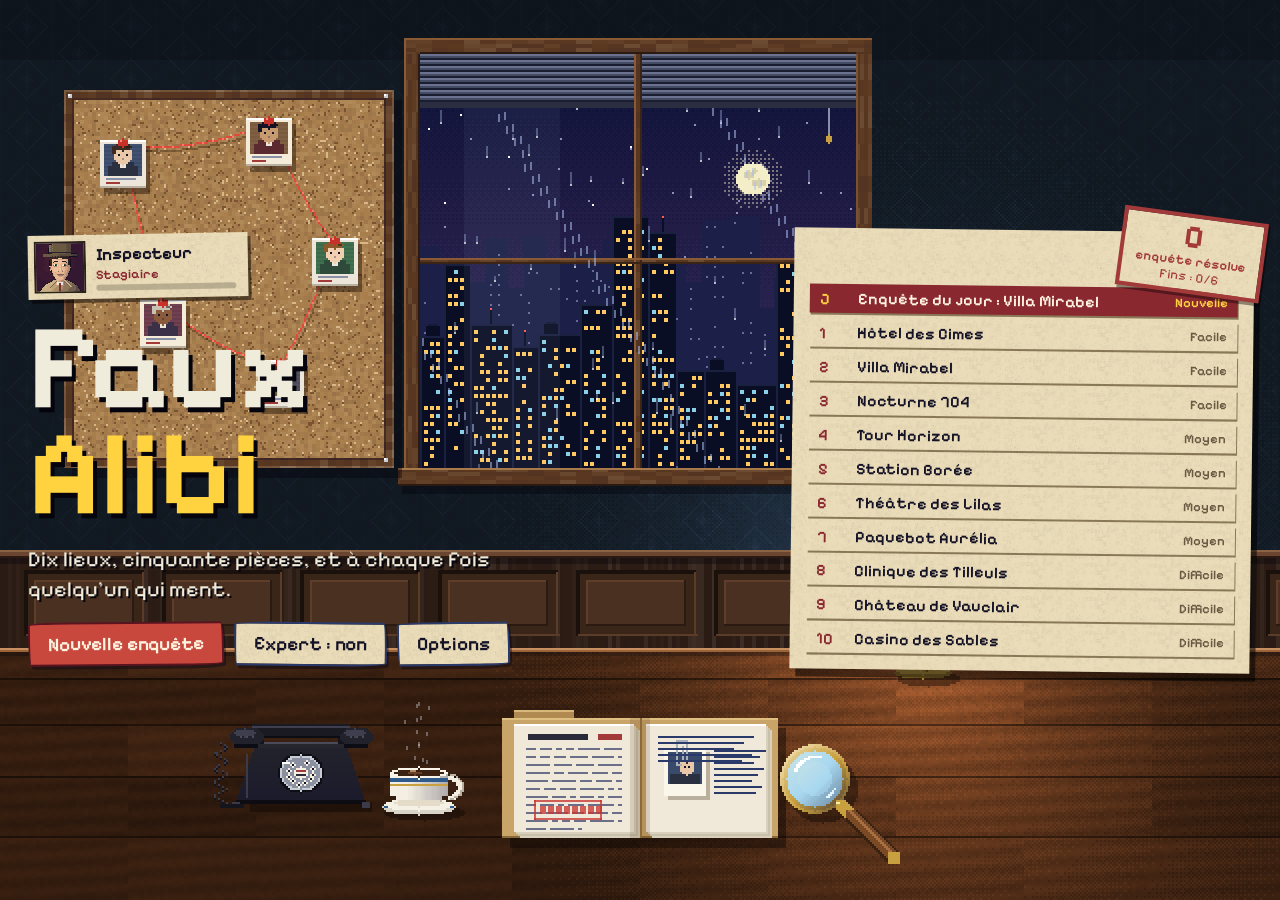
==== index.html @ 419ea0ed "Six lieux refaits à l'éditeur deviennent les cartes du jeu Hôtel des Cimes, Villa Mirabel, Nocturne " ====
<!DOCTYPE html>
<html lang="fr">
<head>
<meta charset="utf-8">
<meta name="viewport" content="width=device-width,initial-scale=1,viewport-fit=cover">
<title>Faux Alibi</title>
<meta name="description" content="Jeu d'enquête en pixel art : interroge les suspects, fouille les lieux et démasque le menteur.">
<meta name="theme-color" content="#0c0a1c">
<link rel="manifest" href="manifest.webmanifest">
<link rel="icon" type="image/png" sizes="32x32" href="icons/favicon-32.png">
<link rel="apple-touch-icon" href="icons/apple-touch-icon.png">
<meta name="mobile-web-app-capable" content="yes">
<meta name="apple-mobile-web-app-capable" content="yes">
<meta name="apple-mobile-web-app-status-bar-style" content="black-translucent">
<meta name="apple-mobile-web-app-title" content="Faux Alibi">
<link rel="preconnect" href="https://fonts.googleapis.com">
<link rel="preconnect" href="https://fonts.gstatic.com" crossorigin>
<link rel="stylesheet" href="https://fonts.googleapis.com/css2?family=Patrick+Hand&family=Pixelify+Sans:wght@400;600;700&family=VT323&display=swap">
<style>/* Layout: le jeu occupe tout l'écran. Toute l'interface est du papier : calepin, étiquettes, documents.
   Single-theme by choice: une nuit d'enquête, vue depuis un carnet d'inspecteur. */
:root{
  color-scheme:dark;
  --nuit:#0c0a1c; --encre:#141226; --stylo:#2a3a6a; --rouge:#a33a3a; --crayon:#ffd23f; --vert:#3d8a54;
  --papier:#eadcb8; --papier-2:#d8c79c; --craie:#f0ecdc;
  --r0:#7fe3d4;
  --f:"Pixelify Sans","Courier New",monospace;
  --main:"Patrick Hand","Comic Sans MS",cursive;
  --grain:none;
}
*{box-sizing:border-box}
html,body{height:100%;margin:0;overflow:hidden;background:var(--nuit)}
body{color:var(--craie);font:17px/1.35 var(--f)}
.carnet>*,.pz>*,.pop>*,.doc>*,.bulle>*{zoom:var(--txt)}
#app{position:relative;width:100%;height:100%;overflow:hidden;background:#05040c;user-select:none;-webkit-user-select:none}
#jeu{position:absolute;left:0;top:0;display:block;image-rendering:pixelated;touch-action:none;outline:none}
button,input,textarea{font:inherit;color:inherit}
button{cursor:pointer;background:none;border:0;padding:0}
:focus-visible{outline:2px solid var(--stylo);outline-offset:2px}
h1,h2,h3,h4,p{margin:0}
[hidden]{display:none!important}
.etiq:disabled{opacity:.5;cursor:not-allowed}

/* Étiquette de papier : le seul style de bouton du jeu */
.etiq{display:inline-flex;align-items:center;gap:6px;background:#f6ecd0 var(--grain);color:var(--encre);padding:4px 13px;min-height:34px;font:600 16px/1.1 var(--f);border:2px solid var(--stylo);
  border-radius:225px 18px 205px 16px/16px 205px 18px 225px;box-shadow:2px 3px 0 rgba(10,8,24,.45);transform:rotate(-.5deg);transition:transform .1s}
.etiq:nth-child(even){transform:rotate(.6deg)}
.etiq:hover,.etiq:focus-visible{background:#ffe9a0;transform:translateY(-2px) rotate(-1deg)}
.etiq:active{transform:translateY(1px)}
.etiq.fort{background:#c8483e;color:#fff4e0;border-color:#5a1420}
.etiq.fort:hover{background:#e0584c}
.etiq.alt{background:#d8c79c;color:#3a3048}
.etiq img{width:20px;height:20px;image-rendering:pixelated}
.ligne{display:flex;flex-wrap:wrap;gap:10px;align-items:center}

/* Sur la carte */
.lieu{position:absolute;top:calc(16px + env(safe-area-inset-top,0px));left:calc(max(10px,env(safe-area-inset-left,0px)) + var(--icone)*.72 + 10px);background:var(--papier) var(--grain);color:var(--encre);padding:2px 14px;font:600 17px var(--f);pointer-events:none;z-index:4;transform:rotate(-1.2deg);box-shadow:2px 3px 0 rgba(0,0,0,.5);clip-path:polygon(0 8%,4% 0,30% 6%,62% 0,100% 7%,98% 96%,70% 100%,35% 93%,3% 100%)}
:root{--icone:clamp(62px,11vmin,112px);--txt:1}
.hud{position:absolute;inset:0;pointer-events:none;z-index:5}
.hud button{pointer-events:auto}
.calepin{position:absolute;right:max(10px,env(safe-area-inset-right,0px));bottom:calc(8px + env(safe-area-inset-bottom,0px));width:calc(var(--icone)*1.32);height:var(--icone);background-size:100% 100%;image-rendering:pixelated;transition:transform .12s}
.calepin:hover{transform:translateY(-5px)}
.calepin.frise{animation:frise .55s steps(6)}
@keyframes frise{0%,100%{transform:none}20%{transform:translateY(-10px) rotate(-6deg)}50%{transform:translateY(-14px) rotate(6deg)}80%{transform:translateY(-6px) rotate(-3deg)}}
.engrenage{position:absolute;left:max(10px,env(safe-area-inset-left,0px));top:calc(8px + env(safe-area-inset-top,0px));width:calc(var(--icone)*.72);height:calc(var(--icone)*.72)}
.engrenage i{position:absolute;inset:0;background-size:100% 100%;image-rendering:pixelated;display:block}
.engrenage:hover i{transform:rotate(18deg)}
.engrenage i{will-change:transform;transition:transform .2s}
.engrenage.tourne i{animation:tourne .7s cubic-bezier(.22,.8,.3,1)}
/* le petit pignon engrène le grand : il tourne en sens inverse, plus vite */
.engrenage #eng2{inset:auto;left:58%;top:58%;width:56%;height:56%}
.engrenage:hover #eng2{transform:rotate(-27deg)}
.engrenage.tourne #eng2{animation:tourne2 .7s cubic-bezier(.22,.8,.3,1)}
@keyframes tourne2{to{transform:rotate(-540deg)}}
/* calepin : la page se corne et se replie (dessinée par tournePage) */
.livret .feuille.page-vole{position:absolute;margin:0;pointer-events:none;flex:none}
.pli-page{position:absolute;pointer-events:none;z-index:3}
@keyframes tourne{to{transform:rotate(360deg)}}
.marteau{position:absolute;left:max(10px,env(safe-area-inset-left,0px));bottom:calc(8px + env(safe-area-inset-bottom,0px));width:calc(var(--icone)*1.32);height:calc(var(--icone)*1.12)}
#mart{display:block;width:100%;height:100%;image-rendering:pixelated}
.plan-mini{position:absolute;right:max(10px,env(safe-area-inset-right,0px));top:calc(10px + env(safe-area-inset-top,0px));display:grid;gap:2px;background:#eadcb8 var(--grain);padding:5px;box-shadow:3px 4px 0 rgba(0,0,0,.5);transform:rotate(.6deg);width:clamp(170px,20vw,260px)}
.plan-mini canvas{width:100%;display:block;background:#eadcb8}
.plan-mini span{font:600 calc(11px + .35vmin) var(--f);color:var(--encre);white-space:nowrap;overflow:hidden;text-overflow:ellipsis}
body.calme *{animation:none!important;transition:none!important}
.neuf{position:absolute;left:-6px;top:-6px;background:var(--crayon);color:var(--encre);min-width:26px;padding:0 5px;font-weight:700;box-shadow:0 0 0 2px var(--encre)}
.prompt{position:absolute;left:50%;bottom:calc(var(--icone) + 18px);transform:translateX(-50%);background:var(--papier) var(--grain);color:var(--encre);padding:2px 12px;font:600 17px var(--f);white-space:nowrap;max-width:94%;overflow:hidden;text-overflow:ellipsis;pointer-events:none;box-shadow:2px 3px 0 rgba(0,0,0,.5);z-index:4}
.toast{position:absolute;left:50%;top:60px;transform:translateX(-50%);background:#f6ecd0 var(--grain);color:#8a2830;padding:4px 14px;font:600 17px var(--f);max-width:92%;text-align:center;pointer-events:none;box-shadow:2px 3px 0 rgba(0,0,0,.5);z-index:6}
.toast.bon{color:#1f6b45}

/* Bulles : un papier collé près du personnage */
.bulle,.amb{position:absolute;background:#fbf3dc var(--grain);color:var(--encre);z-index:7;border:3px solid var(--encre);box-shadow:3px 4px 0 rgba(0,0,0,.45)}
.bulle{width:min(540px,calc(100% - 24px));padding:10px 12px;font-size:19px;line-height:1.3;cursor:pointer;max-height:calc(100% - 20px);overflow-y:auto}
.bulle::after,.amb::after{content:"";position:absolute;left:var(--q,40px);bottom:-12px;width:14px;height:12px;background:#fbf3dc;border-right:3px solid var(--encre);border-bottom:3px solid var(--encre);transform:skewX(32deg)}
.bulle{overflow:visible}
.bulle.haut::after,.amb.haut::after{display:none}
.bulle .tete{display:flex;gap:10px;align-items:flex-start}
.bulle canvas{width:clamp(72px,13vmin,120px);height:clamp(72px,13vmin,120px);image-rendering:pixelated;flex:none;border:3px solid var(--encre)}
.bulle b{display:block;color:#8a2830;font-weight:700}
.bulle .suite{position:absolute;right:10px;bottom:4px;font-size:14px;color:#6a6a7a;animation:clign 1s steps(2) infinite}
@keyframes clign{50%{opacity:0}}
.bulle .choix{display:flex;flex-wrap:wrap;gap:7px;margin-top:10px;max-height:190px;overflow-y:auto;padding:3px}
.bulle .etiq{font-size:15px;min-height:30px;padding:2px 9px}
.amb{padding:2px 8px;font-size:15px;max-width:190px;pointer-events:none;z-index:3}

/* Cartons de scénario */
.carte{position:absolute;inset:0;background:#05040c;display:grid;place-content:center;justify-items:center;text-align:center;gap:12px;padding:24px;z-index:8;cursor:pointer}
.carte h2{font:700 clamp(2.2rem,7vw,4.5rem)/1 var(--f);color:var(--crayon);text-wrap:balance}
.carte p{font-size:clamp(1.1rem,2.6vw,1.6rem);max-width:30em;text-wrap:balance}
.carte small{color:#b8bcd4;font-size:15px}
.passer{position:absolute;right:max(14px,env(safe-area-inset-right,0px));bottom:calc(14px + env(safe-area-inset-bottom,0px));z-index:9;background:#d8c79c var(--grain);color:#3a3048;padding:3px 12px;font:600 15px var(--f);border:2px solid var(--stylo);border-radius:225px 18px 205px 16px/16px 205px 18px 225px}

/* Le calepin : papier, spirale, marque-pages */
.carnet{position:absolute;inset:0;background:rgba(5,4,12,.66);display:grid;grid-template-rows:minmax(0,1fr);place-items:center;padding:12px 14px;z-index:6;overflow:hidden}
.livret{position:relative;width:min(900px,calc(100% - 140px));margin-right:112px;height:min(640px,calc(100vh - 28px));display:flex;min-height:0}
.spirale{flex:none;width:30px;background:repeating-linear-gradient(transparent 0 12px,#8a93a8 12px 18px,#d8dce4 18px 20px,transparent 20px 30px);margin-right:-13px;z-index:2}
.feuille{position:relative;flex:1;min-width:0;background:#eadcb8 var(--grain);background-size:64px;color:var(--encre);box-shadow:6px 8px 0 rgba(0,0,0,.5),inset 22px 0 18px -18px rgba(90,70,30,.5);padding:18px 18px 16px 34px;display:grid;grid-template-rows:minmax(0,1fr);border-radius:3px 8px 8px 3px}
.feuille::before{content:"";position:absolute;inset:0 0 0 0;pointer-events:none;background:repeating-linear-gradient(transparent 0 27px,rgba(70,90,150,.2) 27px 28px);border-radius:inherit}
.feuille::after{content:"";position:absolute;left:26px;top:0;bottom:0;width:2px;background:rgba(190,60,60,.4);pointer-events:none}
.corps{container-type:size;position:relative;overflow-y:auto;scrollbar-gutter:stable;min-height:0;padding:2px 34px 8px 6px;user-select:text;-webkit-user-select:text}
.croix{position:absolute;right:8px;top:8px;width:40px;height:40px;z-index:3;transition:transform .12s}
.croix:hover{transform:rotate(12deg) scale(1.15)}
.signets{position:absolute;left:100%;top:60px;display:flex;flex-direction:column;gap:6px;width:112px;z-index:1}
.signets button{background:var(--c);color:#fff8e8;font:600 14px var(--f);padding:6px 14px 6px 12px;text-align:left;width:94px;margin-left:-6px;box-shadow:2px 2px 0 rgba(0,0,0,.45);transition:width .1s;clip-path:polygon(0 0,100% 0,90% 50%,100% 100%,0 100%);text-shadow:1px 1px 0 rgba(0,0,0,.35)}
.signets button:hover{width:102px}
.signets button{min-height:32px}
.signets button[aria-selected="true"]{width:112px}
.corps h2{font:700 1.6rem/1.15 var(--f);color:#8a2830;margin-bottom:8px;padding-right:30px}
.corps h3{font:600 1.15rem var(--f);color:var(--stylo);margin:12px 0 6px}
.main,.corps li,.corps textarea{font-family:var(--main);font-size:19px;line-height:1.25}
.main{margin-bottom:8px;color:#2a3a6a}
.cases{display:grid;grid-template-columns:repeat(auto-fill,minmax(max(150px,30cqw),1fr));gap:2cqw}
.case{background:#fff8e4;padding:7px;display:grid;gap:3px;align-content:start;text-align:left;box-shadow:0 0 0 2px var(--stylo),3px 3px 0 2px rgba(20,18,38,.25);font-family:var(--main);font-size:17px;line-height:1.15;min-height:96px;color:var(--encre)}
.case:nth-child(odd){transform:rotate(-.7deg)}
.case:nth-child(3n){transform:rotate(.8deg)}
.case .t{display:flex;align-items:center;gap:6px;font:700 15px var(--f);color:#8a2830}
.case img{width:clamp(30px,7cqw,52px);height:clamp(30px,7cqw,52px);image-rendering:pixelated;flex:none}
.case.k-temoin .t{color:var(--stylo)}
.case.k-doc{background:#fbe7d0}
.fiche-t{display:flex;gap:10px;padding:8px 0;border-bottom:2px dashed rgba(42,58,106,.35)}
.fiche-t img{width:clamp(56px,13cqw,110px);height:clamp(56px,13cqw,110px);image-rendering:pixelated;flex:none;border:2px solid var(--stylo)}
.fiche-t>div{flex:1;min-width:0}
.fiche-t h3{margin:0 0 2px}
.fiche-t ul{margin:0;padding-left:18px}
.fiche-t .vide{font-family:var(--main);color:#7a6a54}
.fiche-t textarea{width:100%;margin-top:4px;background:transparent;border:0;border-bottom:1px solid rgba(42,58,106,.45);color:var(--stylo);resize:vertical;outline:none}
.gens{display:grid;grid-template-columns:repeat(auto-fit,minmax(max(140px,30cqw),1fr));gap:2cqw;margin-bottom:10px}
.fiche{display:flex;flex-direction:column;gap:6px;padding:2cqw;background:#fff8e4;text-align:left;min-width:0;align-items:flex-start;font-size:15px;line-height:1.2;color:var(--encre);box-shadow:0 0 0 2px var(--stylo)}
button.fiche:hover{background:#ffe9a0}
.fiche img{height:min(25cqh,20cqw);width:auto;aspect-ratio:1;align-self:center;image-rendering:pixelated;flex:none}
.fiche.choisi{box-shadow:0 0 0 4px #a33a3a;background:#ffd8c8}
.fiche b{display:block;font-size:17px}
.fiche em{color:var(--stylo);font-style:normal;font-weight:600}
.fiche .tr{color:#8a5a14}
.fiche .mb{color:#a33a3a}
.objets,.papiers{display:grid;grid-template-columns:repeat(auto-fill,minmax(max(100px,22cqw),1fr));gap:2cqw}
.objet-c,.pap{display:grid;justify-items:center;gap:3px;padding:7px;background:#fff8e4;box-shadow:0 0 0 2px var(--stylo);font:600 14px/1.1 var(--f);text-align:center;color:var(--encre)}
button.objet-c:hover,.pap:hover{background:#ffe9a0}
.objet-c img,.pap img{width:clamp(40px,12cqw,84px);height:clamp(40px,12cqw,84px);image-rendering:pixelated}
#croquis{max-width:100%;background:transparent;display:block}

/* Documents : le papier est dessiné en pixels, le texte vient par-dessus */
.doc{position:absolute;inset:0;background:rgba(5,4,12,.8);display:flex;padding:14px;z-index:8;overflow:auto}
.vue{position:relative;margin:auto;max-width:100%}
.vue>.croix{position:fixed;right:14px;top:14px;background:#f6ecd0;border-radius:50%;box-shadow:2px 2px 0 rgba(0,0,0,.45);z-index:3}
.d{--t:"VT323","Courier New",monospace;position:relative;box-sizing:border-box;color:#1c1826;font:400 20px/1.14 var(--t);background-size:100% 100%;image-rendering:pixelated;filter:drop-shadow(6px 8px 0 rgba(0,0,0,.5));padding:44px 46px 40px;display:flex;flex-direction:column;gap:7px;user-select:text;-webkit-user-select:text}
.d p,.d ol,.d table{margin:0}
.d i{font-style:normal;color:#5a4a3a}
.d h4{font:700 27px/1.1 var(--f);text-align:center;margin:4px 0}
.d h5{font:700 17px/1.1 var(--f);margin:5px 0 0;border-bottom:2px solid #5a4a3a;padding-bottom:1px;color:#3a2a2a}
.d .ent{font:600 15px/1.2 var(--f);letter-spacing:.04em;text-align:center;color:#4a3a2a}
.d .ent.cl{color:#fff4d8;font-size:21px;margin-top:-30px}
.d .ent.cl2{color:#ecdcb0;font-size:13px;margin-top:-5px;margin-bottom:12px}
.d .ent.dr{text-align:right;padding-left:64px;font-size:19px;color:#1f5a44}
.d .ent small{font:400 13px var(--f)}
.d .fort{font:700 26px var(--f);text-align:center}
.d .signe{font-family:var(--main);font-size:30px;line-height:1;text-align:right;color:var(--stylo);margin-top:auto;padding-right:90px}
.d .signe.g{padding-right:0;text-align:left}
.d .petit{font-size:17px;color:#5a4a3a}
.d .c{text-align:center}
.d .main{font-family:var(--main);font-size:23px;margin:0}
.d .marge{font-family:var(--main);font-size:24px;line-height:1.1;color:#a33a3a}
.d .marge.haute{position:absolute;right:40px;top:372px;width:190px;transform:rotate(-4deg)}
.d .pied{font-size:16px;color:#5a4a3a;border-top:1px solid #8a7a5a;padding-top:3px}
.d .ecrit{font:400 23px/1.2 var(--main);color:#2a3a6a;display:flex;flex-direction:column;gap:8px}
.d .ecrit ol{padding-left:26px}
.d ol{padding-left:24px}
.d .ligne2{display:grid;grid-template-columns:1fr 1fr;gap:2px 16px}
.d .ent2 p:last-child{text-align:right}
.d .ent2{font-size:17px;border-bottom:3px double #2a3a6a;padding-bottom:5px}
.d mark{background:#ffe45c;color:#1a1626;padding:0 3px;box-shadow:inset 0 -2px 0 #e8b820}
.d table.reg{border-collapse:collapse;width:100%;font-size:18px}
.d table.reg td,.d table.reg th{border:1px solid #6a5a48;padding:2px 6px;text-align:left;font-weight:400}
.d .titre-j{font:700 56px/1 Georgia,"Times New Roman",serif;text-align:center;margin-top:-8px;padding-bottom:18px}
.d .sous-j{display:flex;justify-content:space-between;font-size:17px;margin-top:-14px;padding:2px 4px;border-top:3px solid #141226;border-bottom:3px double #141226}
.d .cols{display:grid;grid-template-columns:428px 1fr;gap:38px;flex:1}
.d .cols .t2{font:700 19px var(--f);margin-top:14px;border-top:1px solid #6a6a72;padding-top:6px}
.d .cols p+p{margin-top:8px}
.d .cote{padding-top:150px;font-size:17px}
.d .cote b{display:block;font:700 15px var(--f);margin-top:6px}
.d .ph{display:none}
.d .colle{line-height:1.7}
.colle span{display:inline-block;padding:1px 6px;margin:2px;background:#fff;box-shadow:1px 1px 0 rgba(0,0,0,.3);font-size:22px}
.colle .m0{font:700 25px Georgia,serif;transform:rotate(-3deg)}
.colle .m1{background:#1a1a1a;color:#fff;transform:rotate(2deg);font-family:var(--t)}
.colle .m2{font:700 28px Impact,sans-serif;background:#f4d84a;transform:rotate(1deg)}
.colle .m3{font:400 23px "Courier New",monospace;background:#e8b0a8;transform:rotate(-2deg)}
.d .fiche-c{position:absolute;left:40px;right:40px;bottom:68px;font-size:18px}
.d .fiche-c b{font:700 14px var(--f)}
.d .fiche-c mark{font-size:18px}
.d[data-k=chantage]{padding:24px 26px}
.d[data-k=recu]{padding:30px 22px;gap:3px;font-size:19px}
.d[data-k=recu] .l{display:flex;justify-content:space-between}
.d[data-k=recu] .tir{overflow:hidden;white-space:nowrap}
.d[data-k=telegramme]{padding:28px 30px}
.d[data-k=telegramme] .ent.cl{margin-top:-20px;margin-bottom:12px}
.d .cases{display:grid;grid-template-columns:repeat(5,1fr);font-size:18px;text-align:center;margin-top:-2px}
.d .cases i{display:block;font:600 13px var(--f)}
.d .bande{font-size:25px;line-height:66px;margin-top:0;text-transform:uppercase;padding:0 14px;height:190px;overflow:hidden}
.d[data-k=registre]{padding:32px 34px}
.d[data-k=registre] .ent.cl{margin-top:-20px;margin-bottom:18px}
.d table.led{border-collapse:collapse;width:100%}
.d table.led th{font:700 15px var(--f);text-align:left;padding:0 8px 8px}
.d table.led td{padding:0 8px;height:42px}
.d table.led td.h{font:400 22px var(--main);color:#2a3a6a}
.d[data-k=registre] .pied{margin-top:auto}
.d table.heures{border-collapse:collapse;margin:10px 0 0 -22px;width:calc(100% + 22px)}
.d table.heures td{height:45px;vertical-align:middle;font:400 23px var(--main);color:#2a3a6a;padding:0 6px}
.d table.heures td:first-child{width:92px;text-align:right;font:400 19px var(--t);color:#7a2228;padding-right:14px}
.d[data-k=agenda] .bas{margin-top:auto;color:#2a3a6a}
.d[data-k=agenda]{padding:30px 22px 22px 40px}
.d[data-k=journal]{padding:30px 34px 30px 88px;line-height:1.1}
.d[data-k=journal] .ecrit{font-size:26px;line-height:36px;gap:0;margin-top:16px}
.d[data-k=journal] .petit{margin-top:6px}
.d[data-k=carte] .dem{position:absolute;left:28px;top:36px;width:300px;font-size:24px;line-height:1.15;color:#2a3a6a}
.d[data-k=carte] .dest{position:absolute;left:385px;top:194px;width:300px;line-height:45px;font:400 25px var(--main);color:#2a3a6a}
.d[data-k=carte] .obl{position:absolute;right:120px;top:120px;font-size:15px;transform:rotate(-8deg);color:#3a3a4a}
.d[data-k=renvoi]{padding-top:32px}
.d[data-k=dette]{padding-top:34px}
.d[data-k=dette] h4{text-align:left;padding-right:84px}
.d[data-k=brevet]{padding:38px 48px}
.d[data-k=brevet] .ent{margin-top:0}
.d[data-k=article]{padding:26px 28px}
.d[data-k=contrat]{padding-top:42px}
.d[data-k=contrat] ol.art{display:flex;flex-direction:column;gap:6px}
.d[data-k=autopsie]{padding:44px 40px 34px;font-size:19px;gap:5px}
.d[data-k=autopsie] .signe{padding-right:0;text-align:left;margin-top:30px}
.d[data-k=ordonnance]{padding:34px 34px 30px}
.d[data-k=ordonnance] .ordo{margin-top:30px}
.d[data-k=ordonnance] .ecrit{margin:14px 0;font-size:26px}
.d[data-k=testament]{padding:42px 48px 36px}
.tampon-p{position:absolute;right:124px;bottom:28px;width:144px;height:144px;border:4px double #2a3a8a;border-radius:50%;color:#2a3a8a;display:grid;place-content:center;justify-items:center;text-align:center;transform:rotate(-13deg);opacity:.76;mix-blend-mode:multiply}
.tampon-p b{font:700 21px/1 var(--f)}
.tampon-p small{font:600 12.5px/1.15 var(--f)}
.objet{background:#f4ead0 var(--grain);display:grid;justify-items:center;text-align:center;width:min(380px,100%);color:#1a1626;padding:24px;gap:8px;box-shadow:6px 8px 0 rgba(0,0,0,.5);font:600 17px/1.3 var(--f)}
.objet h4{font:700 1.4rem var(--f)}
.objet img{width:252px;height:252px;max-width:100%;image-rendering:pixelated}
.objet .petit{font-size:14px;color:#5a4a3a}
.objet .main{font-size:20px}

/* Énigmes et mini-jeux : une fiche de papier */
.pz{position:absolute;inset:0;background:rgba(5,4,12,.74);display:grid;place-items:center;padding:12px;z-index:7}
.fiche-pz{width:min(800px,100%);max-height:100%;overflow-y:auto;padding:18px;display:grid;gap:11px;justify-items:center;text-align:center;background:#eadcb8 var(--grain);color:var(--encre);box-shadow:6px 8px 0 rgba(0,0,0,.5);font-size:18px}
.fiche-pz h3{font:700 1.5rem var(--f);color:#8a2830}
.clue{display:grid;gap:3px;font-family:var(--main);font-size:20px}
.code{letter-spacing:.22em;font:700 1.25em var(--f);color:var(--stylo)}
.fiche-pz input[type=text]{font-size:1.3em;background:#fff8e4;color:var(--encre);border:2px solid var(--stylo);padding:4px 8px;width:220px;max-width:100%;text-align:center}
.fiche-pz input[type=range]{width:min(320px,100%)}
.mono{word-break:break-word;max-width:60ch;color:var(--stylo);font:600 18px "Courier New",monospace}
.pgrid{display:grid;gap:3px;justify-content:center}
.pgrid button{width:46px;height:46px;background:#c8b888;font-size:20px;line-height:1;color:var(--encre);box-shadow:inset 0 0 0 2px var(--stylo)}
.pgrid button.on{background:var(--crayon)}
.pgrid button.x{visibility:hidden}
.pgrid svg,.pgrid img{display:block;width:100%;height:100%;image-rendering:pixelated}
.pgrid .proche{background:#d8483e}.pgrid .moyen{background:#e0a03a}.pgrid .loin{background:#5a7ad8}
.err{color:#a33a3a;min-height:1.2em}
.meuble{position:relative;display:block;margin:0 auto;width:min(760px,100%,calc((100vh - 190px)*1.6));aspect-ratio:320/200;background-size:100% 100%;image-rendering:pixelated;box-shadow:0 0 0 4px #2a1a14;overflow:hidden}
.meuble img{display:block;width:100%;height:auto;image-rendering:pixelated}
.cintre{position:absolute;top:8%;width:20%;transform-origin:50% 0;transition:transform .15s}
.cintre:hover,.cintre:focus-visible{transform:rotate(3deg);z-index:2}
.cintre.vu{transform:translateY(-2%) rotate(-5deg);filter:brightness(.55)}
.rayon{position:absolute;left:22%;width:56%;bottom:16%;display:flex;align-items:flex-end;justify-content:center}
.rayon button{width:15.5%;transition:transform .12s}
.rayon button:hover{transform:translateY(-3%)}
.rayon .sel{transform:translateY(-8%);filter:brightness(1.3)}
.serrure{position:absolute;left:14%;right:14%;top:56%;display:grid;justify-items:center;gap:6px}
.gp{display:flex;gap:10px}
.gp i{width:16px;height:16px;border-radius:50%;background:#2a1a14;box-shadow:inset 0 0 0 2px #d8b050}
.gp i.ok{background:#58d67a}
.tir{width:100%;height:clamp(18px,5cqw,30px);position:relative;background:#2a2230;box-shadow:0 0 0 3px #d8b050}
.tir i{position:absolute;top:0;bottom:0;background:var(--vert)}
.tir u{position:absolute;top:-5px;bottom:-5px;width:6px;background:var(--crayon);box-shadow:0 0 0 1px var(--encre)}
.boite{position:absolute;width:16%;transition:transform .12s}
.boite:hover{transform:translateY(-4%)}
.tatons{position:absolute;inset:7% 6%;display:grid;grid-template-columns:repeat(5,1fr);grid-template-rows:repeat(4,1fr);gap:2px}
.tatons button{background:transparent;transition:background .12s}
.tatons button:hover{background:rgba(255,255,255,.14)}
.tatons .proche{background:rgba(216,72,62,.62)}.tatons .moyen{background:rgba(224,160,58,.5)}.tatons .loin{background:rgba(90,122,216,.42)}
.cendres{position:absolute;inset:0;width:100%;height:100%;image-rendering:pixelated;touch-action:none;cursor:grab}
.cendres.hd{image-rendering:auto;cursor:pointer}

/* Page d'accueil */
.accueil{position:absolute;inset:0;z-index:10;overflow:auto}
#ciel{position:absolute;inset:0;width:100%;height:100%;image-rendering:pixelated}
.acc-ui{position:relative;min-height:100%;display:grid;grid-template-columns:minmax(0,1fr) minmax(0,460px);gap:24px;align-items:center;padding-block:24px;padding-left:max(28px,env(safe-area-inset-left,0px));padding-right:max(28px,env(safe-area-inset-right,0px));user-select:none}
.acc-g{display:grid;gap:18px;justify-items:start;max-width:520px}
.acc-g h1{font:700 clamp(3.6rem,11vw,7.5rem)/.88 var(--f);color:var(--craie);text-shadow:4px 5px 0 #05040c}
.acc-g h1 span{color:var(--crayon)}
.acc-g>p{font-size:clamp(1.05rem,2.2vw,1.35rem);max-width:26em;text-shadow:2px 2px 0 #05040c}
.acc-g .etiq{font-size:19px;min-height:44px;padding:6px 18px}
.pop{position:absolute;inset:0;background:rgba(5,4,12,.74);display:grid;place-items:center;padding:12px;z-index:20}
.opts{position:relative;width:min(760px,100%);text-align:left;justify-items:stretch}
.opts .croix{right:8px;top:8px}
.opts h3{padding-right:40px}
.opts h4{font:600 1.1rem var(--f);color:var(--stylo)}
.lignes{display:grid;gap:7px}
.opt{display:grid;grid-template-columns:minmax(0,210px) minmax(0,1fr);gap:10px;align-items:center;font:600 15px var(--f)}
.opt input[type=range]{width:100%}
.etiq.actif{background:#2a3a6a;color:#fff4e0}
@media (max-width:560px){.opt{grid-template-columns:minmax(0,1fr)}}
.acc-d{position:relative;background:#c8b48a var(--grain);padding:16px;box-shadow:6px 8px 0 rgba(0,0,0,.55);transform:rotate(.7deg);color:var(--encre)}
.tampon{position:absolute;right:-10px;top:-18px;background:#f6ecd0 var(--grain);border:4px solid #a33a3a;color:#a33a3a;padding:3px 13px;display:grid;justify-items:center;transform:rotate(7deg);z-index:1;box-shadow:2px 3px 0 rgba(0,0,0,.4)}
.tampon b{font:700 2rem/1 var(--f)}
.tampon span{font:600 13px var(--f)}
.dossiers{display:grid;gap:5px;margin-top:40px}
.dossier{position:relative;display:grid;grid-template-columns:30px minmax(0,1fr) auto;gap:8px;align-items:center;background:#f0dfae var(--grain);padding:5px 10px;text-align:left;box-shadow:1px 2px 0 rgba(60,40,10,.55);font:600 16px var(--f);overflow:hidden}
.dossier:nth-child(even){background-color:#e6d09a}
.dossier:hover{background:#ffe9a0;transform:translateX(-4px)}
.dossier .no{color:#8a2830}
.dossier .dif{font-size:13px;color:#6a5a44}
.dossier i{position:absolute;right:62px;top:3px;font:700 15px var(--f);font-style:normal;color:#a33a3a;border:2px solid #a33a3a;padding:0 5px;transform:rotate(-7deg);background:rgba(246,236,208,.7)}
@media (max-width:820px){
  .acc-ui{grid-template-columns:minmax(0,1fr);align-content:start}
  .livret{width:100%;height:100%;flex-direction:column}
  .spirale{display:none}
  .signets{position:static;order:-1;flex-direction:row;flex-wrap:wrap;width:auto;gap:3px}
  .signets button,.signets button:hover,.signets button[aria-selected="true"]{width:auto;margin:0;padding:3px 9px;clip-path:none;font-size:13px}
  .signets button[aria-selected="true"]{outline:2px solid #fff8e8}
  .feuille{padding-left:30px}
}
@media (max-width:560px){
  body{font-size:16px}
  .bulle canvas{width:60px;height:60px}
  .bulle{font-size:17px}
}
@media (prefers-reduced-motion:reduce){.calepin.frise,.bulle .suite{animation:none}}

/* Tribunal : une parade d'identification plein écran, avec toise et banc d'accusation */
.tribunal{position:absolute;inset:0;z-index:15;display:grid;grid-template-rows:auto minmax(0,1fr) auto auto;gap:clamp(6px,2vh,16px);padding:clamp(10px,3vh,26px) max(16px,env(safe-area-inset-right,0px));color:#f0ecdc;
  background:repeating-linear-gradient(transparent 0 calc(10vh - 2px),rgba(240,236,220,.16) calc(10vh - 2px) 10vh),linear-gradient(#1a1f3a,#0c0f22)}
.tribunal>header{text-align:center}
.tribunal>header p{font:600 15px var(--f);letter-spacing:.12em;text-transform:uppercase;color:#b8bcd4}
.tribunal>header h2{font:700 clamp(1.5rem,4.4vh,2.6rem)/1.1 var(--f);color:var(--crayon)}
.alignes{display:grid;grid-template-columns:repeat(var(--n),minmax(0,1fr));gap:clamp(6px,1.4vw,18px);align-items:center;align-content:center;min-height:0;max-width:1100px;width:100%;margin:0 auto}
.aligne{position:relative;display:grid;justify-items:center;gap:3px;padding:8px 6px 10px;color:#f0ecdc;background:rgba(240,236,220,.06);transition:transform .12s,background .12s;min-width:0}
.aligne:hover{background:rgba(240,236,220,.14);transform:translateY(-5px)}
.aligne .no{position:absolute;left:6px;top:4px;background:#141226;color:var(--crayon);font:700 14px var(--f);padding:0 6px}
.aligne img{width:100%;max-height:44vh;object-fit:contain;image-rendering:pixelated}
.aligne b{font:700 clamp(15px,2.4vh,20px)/1.1 var(--f)}
.aligne small{font:400 clamp(12px,1.8vh,15px)/1.1 var(--f);color:#b8bcd4;text-align:center}
.aligne i{position:absolute;left:50%;top:38%;transform:translate(-50%,-50%) rotate(-12deg);font:700 clamp(15px,2.8vh,24px) var(--f);font-style:normal;color:#ff6a5e;border:3px solid #ff6a5e;padding:0 8px;background:rgba(20,10,20,.72);opacity:0}
.aligne.choisi{background:rgba(216,72,62,.26);box-shadow:inset 0 0 0 3px #ff6a5e}
.aligne.choisi i{opacity:1}
.tribunal>footer{display:flex;flex-wrap:wrap;gap:10px 20px;align-items:center;justify-content:center;background:linear-gradient(#5f2f1a,#3a1c10);box-shadow:inset 0 3px 0 #d8a840,0 -4px 0 rgba(0,0,0,.4);padding:clamp(8px,1.8vh,14px) 18px;margin-inline:calc(-1*max(16px,env(safe-area-inset-right,0px)));margin-bottom:calc(-1*clamp(10px,3vh,26px))}
.tribunal>footer p{font:600 clamp(15px,2.4vh,19px) var(--f);min-width:0}
.frapper{display:inline-flex;align-items:center;gap:10px;background:#c8483e;color:#fff4e0;font:700 clamp(16px,2.6vh,21px) var(--f);padding:6px 18px;box-shadow:3px 4px 0 rgba(0,0,0,.45)}
.frapper:hover:not(:disabled){background:#e0584c}
.frapper:disabled{background:#6a4a48;color:#c8b8b0;cursor:not-allowed}
#trib-mart{width:60px;height:51px;image-rendering:pixelated}
.croix.claire{right:14px;top:12px;background:#f6ecd0;border-radius:50%;z-index:2}
@media (max-width:640px){.alignes{grid-template-columns:repeat(3,minmax(0,1fr));align-content:start;overflow-y:auto}.aligne img{max-height:18vh}}

/* Intérieur des meubles */
.scene-c{display:block;margin:0 auto;width:min(760px,100%,calc((100vh - 190px)*1.6));aspect-ratio:320/200;image-rendering:pixelated;touch-action:none;cursor:grab;box-shadow:0 0 0 4px #2a1a14}
.scene-c:active{cursor:grabbing}
/* Emploi du temps dessiné à la main dans le calepin */
.edt-wrap{overflow-x:auto}
.edt{border-collapse:collapse;width:100%;table-layout:fixed;font-family:var(--main);color:#1a1626;background:rgba(255,252,240,.5)}
.edt th,.edt td{border:2px solid #2a3a6a;padding:3px 3px;vertical-align:middle;text-align:center;font-weight:400;background:none}
.edt thead th{font:700 16px var(--f);color:#2a3a6a}
.edt thead th:first-child{width:clamp(70px,17cqw,120px)}
.edt tbody th{text-align:left;font:600 clamp(13px,2.2cqw,15px) var(--f);color:#1a1626;overflow:hidden}
.edt tbody th img{width:clamp(18px,4.4cqw,30px);height:auto;image-rendering:pixelated;vertical-align:middle;margin-right:5px}
.edt td b{display:block;font-weight:400;font-size:clamp(13px,2.7cqw,18px);line-height:1.05;color:#2a3a6a}
.edt td small{font-size:clamp(12px,2.4cqw,16px);line-height:1.05;color:#4a3a2a;display:block}
.edt td i{font-style:normal;color:#9a8a6a;font-size:18px}
.edt .crime{background:rgba(216,72,62,.2)}
.edt thead .crime{color:#c82a20;background:rgba(216,72,62,.3)}
.corps textarea{width:100%;margin-top:8px;background:transparent;border:0;border-bottom:1px solid rgba(42,58,106,.45);color:var(--stylo);resize:vertical;outline:none;font:19px var(--main)}
.carnet .croix{right:26px;top:6px}

/* Dossier d'accusation : arme et heure, facultatives */
.dossier-acc{display:flex;flex-wrap:wrap;gap:6px 26px;justify-content:center;max-width:1100px;width:100%;margin:0 auto}
.dossier-acc>div{display:flex;flex-wrap:wrap;align-items:center;gap:5px 8px;min-width:0}
.dossier-acc b{font:700 clamp(14px,2.2vh,17px) var(--f);color:var(--crayon)}
.dossier-acc span{display:flex;flex-wrap:wrap;gap:4px}
.dossier-acc .etiq{font-size:clamp(12px,1.9vh,15px);padding:2px 8px}
.dossier-acc .etiq.actif{background:#d8483e;color:#fff4e0}

/* Carte : le nom de la pièce au survol */
.plan-nom{position:absolute;right:0;top:calc(100% + 6px);background:#141226;color:#fff8e8;font:700 clamp(17px,2.6vw,24px)/1.1 var(--f);padding:5px 12px;white-space:nowrap;box-shadow:3px 3px 0 rgba(0,0,0,.5);transform:rotate(-.6deg);pointer-events:none}
/* Déductions et note de fin */
.deduc{display:flex;flex-wrap:wrap;gap:10px}
.tcol{flex:1 1 150px;min-width:0;display:grid;gap:5px;align-content:start}
.tcol h3{margin:0}
.tem{display:grid;text-align:left;background:#f6ecd0;color:var(--encre);padding:5px 8px;box-shadow:inset 0 0 0 1px var(--stylo);font:400 16px/1.1 var(--main)}
.tem b{font:600 14px var(--f)}
.tem.reg{background:#e8d8b0}
.tem.sel{background:#ffe45c;box-shadow:inset 0 0 0 2px #c8483e}
.liens{list-style:none;padding:0;display:grid;gap:4px;font:400 18px/1.2 var(--main)}
.liens li{padding-left:18px;position:relative}
.liens li::before{content:"=";position:absolute;left:0;color:#3a7a4c;font-weight:700}
.liens li.rouge{color:#a32a2a}
.liens li.rouge::before{content:"X";color:#c8302a}
.note-fin{display:flex;gap:16px;align-items:center;margin:6px 0}
.lettre{flex:none;width:76px;height:76px;display:grid;place-items:center;font:700 52px/1 var(--f);border:4px solid currentColor;transform:rotate(-7deg)}
.l-A,.l-B{color:#2e7a4a}.l-C,.l-D{color:#b87a1a}.l-E{color:#a32a2a}
.petitp{font:400 16px var(--main);color:#5a4a3a}
/* Nouveaux mini-jeux */
.ecrits{position:absolute;inset:6% 5%;display:grid;grid-template-columns:1fr 1.5fr;gap:3%;min-height:0}
.modele,.quatre button{background:#f4ead0;color:#1a1626;box-shadow:2px 3px 0 rgba(0,0,0,.4);padding:6px 8px;text-align:left;display:grid;align-content:start;gap:2px;min-width:0;overflow:hidden}
.modele b,.quatre b{font:600 13px var(--f);color:#5a4a3a}
.quatre{display:grid;grid-template-columns:1fr 1fr;gap:6px;min-height:0}
.quatre .vu{opacity:.45}
.ecrit{display:block;font-size:clamp(15px,2.6cqw,21px);line-height:1.2;transform-origin:0 50%}
.meuble{container-type:inline-size}
.emp{position:absolute;inset:6% 5%;display:flex;gap:5%;align-items:center;justify-content:center}
.emp>div:first-child,.fiches button{background:#f4ead0;color:#1a1626;padding:6px;display:grid;justify-items:center;gap:3px;box-shadow:2px 3px 0 rgba(0,0,0,.4)}
.emp b{font:600 13px var(--f)}
.emp img{width:clamp(56px,16cqw,110px);image-rendering:pixelated}
.fiches{display:flex;gap:8px}
.fiches img{width:clamp(44px,12cqw,84px)}
/* Niveau test : une seule ligne discrète, le reste se joue dans le décor */
.but{position:absolute;left:50%;bottom:calc(14px + env(safe-area-inset-bottom,0px));transform:translateX(-50%);max-width:min(560px,62vw);background:rgba(10,8,20,.74);color:#f0ecdc;font:600 clamp(13px,1.9vh,16px)/1.2 var(--f);padding:4px 12px;text-align:center;pointer-events:none;z-index:4;text-wrap:balance}
.salles{list-style:none;padding:0;display:grid;gap:6px}
.salles li{display:grid;gap:3px;background:#fff8e4;padding:6px 10px;box-shadow:2px 2px 0 rgba(0,0,0,.2);font:400 17px/1.15 var(--main)}
.salles b{font:600 16px var(--f)}
.salles .fini b{color:#2e7a4a}
/* Écran tactile */
#jeu,#mini,.scene-c,.cendres{touch-action:manipulation}
@media (max-width:560px){
  .plan-mini{width:118px;padding:3px}
  .plan-mini span#ici{font-size:11px}
  .ecrits{grid-template-columns:1fr}
  .edt th,.edt td{padding:2px}
}
@media (pointer:coarse){
  .etiq{min-height:40px}
  .tons .etiq,.fl .etiq{min-height:38px}
}
#mini{pointer-events:auto}
@media (max-width:640px){
  .tribunal{overflow-y:auto;grid-template-rows:auto auto auto auto}
  .alignes{overflow:visible}
  .tribunal>footer{position:sticky;bottom:0;z-index:2}
}
/* Tutoriel : quelques mots, une flèche, et c'est au joueur d'agir */
.tuto-p{position:absolute;left:50%;bottom:calc(52px + env(safe-area-inset-bottom,0px));transform:translateX(-50%);background:rgba(10,8,20,.6);color:#c8c4d8;font:600 12px var(--f);padding:2px 9px;z-index:4}
.tuto-p:hover{color:#fff}
.calepin.appel,.marteau.appel{animation:appel .9s ease-in-out infinite}
@keyframes appel{0%,100%{transform:scale(1)}50%{transform:scale(1.14) rotate(-3deg)}}
@media (prefers-reduced-motion:reduce){.calepin.appel,.marteau.appel{animation:none;outline:3px solid #ffd23f}}
/* Fins et enquête du jour */
.fin-nom{display:grid;gap:2px;background:#2a2430;color:#f0ecdc;padding:7px 12px;margin:4px 0}
.fin-nom b{font:700 19px var(--f);color:#ffd23f}
.fin-nom span{font:400 18px/1.15 var(--main)}
.dossier.jour{background:#8a2830;color:#fff4e0}
.dossier.jour .no,.dossier.jour .dif{color:#ffd23f}
.tampon small{display:block;font-size:12px}
/* ——— Petits écrans ———
   Règles pensées d'abord pour un téléphone : rien ne dépasse sur les côtés, tout défile en hauteur,
   et chaque bouton se touche au doigt sans zoomer. */
.pz,.pop{display:flex;overflow-y:auto;overscroll-behavior:contain}
.pz>*,.pop>*{margin:auto;max-width:100%}
.carnet,.doc,.accueil,.tribunal,.pz,.pop{overscroll-behavior:contain}
.plan-mini span#ici{font-size:max(13px,calc(11px + .35vmin))}
.tuto-p{font-size:14px;padding:4px 10px}
.tampon small{font-size:13px}
.opt input[type=range]{height:32px}
@media (pointer:coarse){
  .bulle .etiq,.dossier-acc .etiq{min-height:40px}
  .signets button{min-height:38px}
}
@media (max-width:820px){
  .signets button,.signets button:hover,.signets button[aria-selected="true"]{min-height:36px;padding:6px 11px;font-size:15px}
  .livret{width:100%;margin-right:0}
  .feuille{padding:14px 12px 12px 24px}
  .feuille::after{left:16px}
  .carnet{padding:8px max(8px,env(safe-area-inset-right,0px)) 8px max(8px,env(safe-area-inset-left,0px))}
}
@media (max-width:560px){
  .acc-g{background:rgba(8,6,20,.78);padding:14px 16px;box-shadow:4px 5px 0 rgba(0,0,0,.5);justify-self:stretch;max-width:none}
  .acc-ui{padding-left:max(14px,env(safe-area-inset-left,0px));padding-right:max(14px,env(safe-area-inset-right,0px));gap:30px}
  .acc-g h1{font-size:clamp(3rem,17vw,4.4rem)}
  .dossier{font-size:15px;min-height:42px;padding:5px 8px}
  .dossier i{right:58px}
  .doc{padding:58px 12px 12px}
  .d{padding:30px 18px 28px 22px;font-size:20px}
  .d .marge.haute{position:static;width:auto;transform:rotate(-2deg)}
  .d .signe{padding-right:0}
  .d .ent.dr{padding-left:0}
  .bulle{font-size:18px;padding:8px 10px}
  .bulle .choix{max-height:42vh}
  .tampon{right:0}
  .d .cols{grid-template-columns:minmax(0,1fr);gap:10px}
  .d .cases{grid-template-columns:repeat(auto-fit,minmax(86px,1fr));gap:4px}
  .d table.led th,.d table.led td{padding:0 4px}
  .d table.led th{font-size:14px}
  .d table.led td.h{font-size:19px}
  .d[data-k=telegramme],.d[data-k=registre]{padding:24px 14px}
  .d .fiche-c{position:static;margin-top:10px}
  .tampon-p{position:relative;right:auto;bottom:auto;align-self:flex-end;margin-top:8px;width:128px;height:128px}
  .d[data-k=carte] .dem,.d[data-k=carte] .dest,.d[data-k=carte] .obl{position:static;width:auto;transform:none}
  .d[data-k=carte] .dest{line-height:1.4}
  .d .cote{padding-top:20px}
  .d .bande{height:auto;line-height:1.4}
  /* L'emploi du temps devient une fiche par suspect */
  .edt-wrap{overflow:visible}
  .edt,.edt tbody{display:block;background:none}
  .edt thead{display:none}
  .edt tr{display:grid;grid-template-columns:repeat(2,minmax(0,1fr));gap:4px;margin-bottom:8px;padding:5px;border:2px solid #2a3a6a;background:rgba(255,252,240,.55)}
  .edt tbody th{grid-column:1/-1;display:flex;align-items:center;gap:6px;border:0;padding:0;font-size:16px}
  .edt tbody th img{width:28px}
  .edt td{display:grid;align-content:center;gap:1px;min-height:46px;padding:4px;border:1px solid rgba(42,58,106,.45)}
  .edt td::before{content:attr(data-h);font:700 14px var(--f);color:#2a3a6a}
  .edt td.crime::before{color:#c82a20}
  .edt td b{font-size:17px}
  .edt td small{font-size:15px}
}
@media (max-width:640px),(max-height:500px){
  .tribunal{display:flex;flex-direction:column;overflow-y:auto}
  .tribunal>*{flex:none}
  .alignes{overflow:visible;min-height:auto}
  .tribunal>footer{position:sticky;bottom:0;z-index:2}
}
@media (max-height:500px){
  .alignes{grid-template-columns:repeat(var(--n),minmax(0,1fr))}
  .aligne img{max-height:34vh}
  .livret{height:calc(100vh - 16px)}
  .signets{top:6px;gap:4px}
  .bulle .choix{max-height:none}
  .bulle{max-height:calc(100% - 16px);overflow-y:auto}
}
.passer{min-height:40px}
@media (max-width:640px),(max-height:500px){
  .aligne small{font-size:13.5px}
  .dossier-acc .etiq{font-size:14px}
}
/* Bulle posée sous le personnage quand il n'y a pas la place au-dessus : la pointe monte vers lui */
.bulle.bas::after,.amb.bas::after{top:-12px;bottom:auto;border:0;border-left:3px solid var(--encre);border-top:3px solid var(--encre)}
/* Mini-jeu du piano */
.piano-m{position:absolute;inset:0;display:grid;grid-template-rows:auto minmax(0,1fr);gap:5%;padding:4% 5% 5%;background:linear-gradient(#1a1418,#2e252c)}
.partition{justify-self:center;display:flex;flex-wrap:wrap;justify-content:center;gap:4px 8px;background:#f6f0dc;padding:5px 14px;box-shadow:2px 3px 0 rgba(0,0,0,.5);background-image:repeating-linear-gradient(transparent 0 5px,rgba(40,40,60,.22) 5px 6px)}
.partition span{font:700 clamp(15px,3.6cqw,21px) var(--f);color:#2a2018;padding:0 3px}
.partition span.ok{color:#2e7a4a;text-decoration:underline}
.touches{display:grid;grid-template-columns:repeat(8,minmax(0,1fr));gap:3px}
.touche{position:relative;background:linear-gradient(#ffffff,#e8e4dc);border-radius:0 0 5px 5px;box-shadow:inset 0 -6px 0 #cfc8b8,2px 3px 0 rgba(0,0,0,.5);display:flex;align-items:flex-end;justify-content:center;padding-bottom:8px;color:#5a5048;font:600 clamp(12px,2.8cqw,16px) var(--f);min-height:44px}
.touche:hover{background:linear-gradient(#fffbe8,#efe6c8)}
.touche:active{background:#ffe9a0;transform:translateY(2px)}
.touche:nth-child(1)::after,.touche:nth-child(2)::after,.touche:nth-child(4)::after,.touche:nth-child(5)::after,.touche:nth-child(6)::after{content:"";position:absolute;right:-32%;top:0;width:58%;height:52%;background:#1a1418;border-radius:0 0 3px 3px;z-index:1;pointer-events:none}
.res-t{width:100%;font:400 18px/1.3 var(--main);padding:8px;background:#fffaf0;color:var(--encre);border:2px solid var(--stylo);resize:none;user-select:text;-webkit-user-select:text}
.aide-inst{background:#f6ecd0 var(--grain);color:var(--encre);padding:8px 12px;font:400 18px/1.25 var(--main);max-width:28em;box-shadow:3px 4px 0 rgba(0,0,0,.5);text-shadow:none}
.aide-inst b{font-weight:700;color:#8a2830}
/* iPhone en application plein écran : la barre d'état, l'encoche et la barre d'accueil passent par-dessus le jeu.
   Tout ce qui touche un bord de l'écran se décale de la place qu'elles prennent. */
:root{--sh:env(safe-area-inset-top,0px);--sb:env(safe-area-inset-bottom,0px);--sg:env(safe-area-inset-left,0px);--sd:env(safe-area-inset-right,0px)}
#zone-sure{position:absolute;visibility:hidden;pointer-events:none;top:var(--sh);left:var(--sg);height:var(--sb);width:var(--sd);padding:0}
.vue>.croix{top:calc(14px + var(--sh));right:calc(14px + var(--sd))}
.croix.claire{top:calc(12px + var(--sh));right:calc(14px + var(--sd))}
.carnet{padding:calc(12px + var(--sh)) calc(14px + var(--sd)) calc(12px + var(--sb)) calc(14px + var(--sg))}
.livret{height:min(640px,calc(100vh - 28px - var(--sh) - var(--sb)))}
.doc{padding:calc(14px + var(--sh)) calc(14px + var(--sd)) calc(14px + var(--sb)) calc(14px + var(--sg))}
.pz,.pop{padding:calc(12px + var(--sh)) calc(12px + var(--sd)) calc(12px + var(--sb)) calc(12px + var(--sg))}
.tribunal{padding-top:calc(clamp(10px,3vh,26px) + var(--sh));padding-left:calc(16px + var(--sg));padding-right:calc(16px + var(--sd))}
.tribunal>footer{padding-bottom:calc(clamp(8px,1.8vh,14px) + var(--sb))}
.toast{top:calc(60px + var(--sh))}
.acc-ui{padding-top:calc(24px + var(--sh));padding-bottom:calc(24px + var(--sb))}
@media (max-width:820px){
  .carnet{padding:calc(8px + var(--sh)) calc(8px + var(--sd)) calc(8px + var(--sb)) calc(8px + var(--sg))}
  .livret{height:100%}
}
@media (max-width:560px){.doc{padding-top:calc(58px + var(--sh))}}
@media (max-height:500px){.livret{height:calc(100vh - 16px - var(--sh) - var(--sb))}}
.bulle{max-width:calc(100% - 16px - var(--sg) - var(--sd))}
/* Lettre de licenciement */
.d[data-k=renvoi]{padding:34px 44px 28px;gap:9px}
.lt-tete{display:flex;align-items:center;gap:12px;border-bottom:3px double #2a3a6a;padding-bottom:8px;margin-top:4px}
.lt-logo{display:grid;place-items:center;width:46px;height:46px;flex:none;border-radius:50%;background:#2a3a6a;color:#e8c860;font:700 19px var(--f);box-shadow:inset 0 0 0 3px #c8a040,2px 2px 0 rgba(0,0,0,.2)}
.lt-nom{font:700 26px/1.05 var(--f);color:#2a3a6a;letter-spacing:.03em}
.lt-svc{font:600 13px var(--f);letter-spacing:.12em;text-transform:uppercase;color:#6a5a44}
.lt-meta{display:flex;justify-content:space-between;gap:14px;font-size:18px}
.lt-dest{text-align:right}
.lt-reco{display:inline-block;margin-top:5px;border:2px solid #a3262a;color:#a3262a;font:700 12px var(--f);letter-spacing:.05em;text-transform:uppercase;padding:1px 6px;transform:rotate(-2deg)}
.lt-objet{border-left:4px solid #2a3a6a;padding-left:8px;font-size:20px}
.lt-sign{align-self:flex-end;text-align:center;margin-top:4px;padding-right:24px}
.d .lt-sign .signe{padding-right:0;text-align:center}
/* L'Écho du soir */
.d[data-k=article]{padding:22px 26px 26px;gap:6px;font-size:18px;overflow:hidden}
.j-tete{text-align:center;border-bottom:4px double #141226}
.j-titre{font:700 54px/1 Georgia,"Times New Roman",serif}
.j-sous{display:flex;justify-content:space-between;gap:8px;font:600 13px var(--f);letter-spacing:.08em;text-transform:uppercase;border-top:1px solid #141226;margin-top:4px;padding:3px 2px}
.j-rub{font:700 13px var(--f);letter-spacing:.14em;text-transform:uppercase;color:#a3262a;margin-top:4px}
.d .j-une{font:700 30px/1.05 Georgia,"Times New Roman",serif;text-align:left;margin:0}
.j-chapo{font:italic 400 20px/1.2 Georgia,"Times New Roman",serif;color:#3a3430;border-bottom:1px solid #8a8478;padding-bottom:6px}
.j-cols{display:grid;grid-template-columns:minmax(0,1.7fr) minmax(0,1fr);gap:18px}
.j-art p+p{margin-top:7px}
.lettrine{float:left;font:700 46px/.8 Georgia,"Times New Roman",serif;margin:4px 6px 0 0;color:#141226}
.j-sign{font:italic 17px Georgia,"Times New Roman",serif;text-align:right;margin-top:8px}
.j-cote{border-left:1px solid #8a8478;padding-left:14px;display:flex;flex-direction:column;gap:6px}
.j-photo{width:100%;image-rendering:pixelated;border:2px solid #141226;display:block}
.j-leg{font:italic 15px/1.15 Georgia,"Times New Roman",serif;color:#4a4438}
.j-bref{font-size:16px;line-height:1.15}
.j-bref b{font:700 13px var(--f);text-transform:uppercase;letter-spacing:.08em;margin-right:4px}
.j-annonce{border:2px solid #141226;padding:4px 6px;font:600 14px var(--f);text-align:center}
.entoure{position:relative;white-space:nowrap}
.entoure::after{content:"";position:absolute;inset:-5px -9px -4px -9px;border:2px solid #b8302a;border-radius:50%;transform:rotate(-4deg);pointer-events:none}
.lacere{position:absolute;inset:0;pointer-events:none;background:linear-gradient(118deg,transparent 52%,rgba(30,20,10,.35) 52.1%,#f4ecd6 52.2%,#f4ecd6 52.35%,rgba(30,20,10,.3) 52.45%,transparent 52.6%),linear-gradient(108deg,transparent 71%,rgba(30,20,10,.3) 71.1%,#f4ecd6 71.2%,#f4ecd6 71.32%,rgba(30,20,10,.25) 71.42%,transparent 71.55%)}
@media (max-width:560px){.j-cols{grid-template-columns:minmax(0,1fr)}.j-cote{border-left:0;padding-left:0}.j-titre{font-size:38px}.d .j-une{font-size:24px}.lt-meta{flex-direction:column}.lt-dest{text-align:left}.d[data-k=renvoi]{padding:26px 18px 24px}}
/* Chasse aux bugs : cibles tactiles et textes minimum sur téléphone */
.touche{font-size:max(13px,min(16px,2.8cqw))}
.partition span{font-size:max(14px,min(21px,3.6cqw))}
.meuble:has(.piano-m){width:min(760px,100%)}
.pz input[type=range]{height:34px}
.lt-reco{font-size:13px}
@media (max-height:500px){.meuble{width:min(760px,100%,calc((100vh - 110px)*1.6))}}

/* ——— Éditeur de cartes (réservé à l'auteur : ?editeur) ——— */
.ed{position:fixed;inset:0;z-index:200;display:grid;grid-template-rows:auto minmax(0,1fr) auto;background:#0d0b18;color:#efe4c8;font:14px/1.3 system-ui,sans-serif;padding:env(safe-area-inset-top,0px) env(safe-area-inset-right,0px) env(safe-area-inset-bottom,0px) env(safe-area-inset-left,0px)}
.ed button{font:inherit;color:inherit;background:#2a2540;border:1px solid #4a4268;border-radius:4px;padding:5px 9px;cursor:pointer;min-height:32px}
.ed button:hover{background:#3a3358}.ed button:disabled{opacity:.4;cursor:default}
.ed button[aria-pressed="true"],.ed button.pris{background:#ffd23f;color:#1a1408;border-color:#ffd23f}
.ed button.fort{background:#3a7a4a;border-color:#58a65a}.ed button.danger{background:#6a2830;border-color:#a8404a}.ed button.sur{background:#a8404a}
.ed-barre{display:flex;flex-wrap:wrap;gap:6px 10px;align-items:center;padding:8px 10px;background:#17142a;border-bottom:1px solid #2e2846}
.ed-barre select{font:inherit;background:#2a2540;color:inherit;border:1px solid #4a4268;border-radius:4px;padding:5px;min-height:32px;max-width:220px}
.ed-outils,.ed-groupe{display:flex;flex-wrap:wrap;gap:4px}
.ed-corps{display:grid;grid-template-columns:minmax(0,1fr) 270px;min-height:0}
#ed-c{width:100%;height:100%;display:block;touch-action:none;cursor:crosshair;min-width:0}
.ed-panneau{overflow-y:auto;padding:10px;background:#141126;border-left:1px solid #2e2846;display:flex;flex-direction:column;gap:8px}
.ed-panneau h3{font:600 16px system-ui;color:#ffd23f;margin:4px 0 0}
.ed-aide{color:#cbbf9f;font-size:13px}.ed .petit{font-size:12px;color:#a89f88}.ed .rouge{color:#ff7070}
.ed-boutons{display:flex;flex-wrap:wrap;gap:5px}
.ed kbd{font-size:10px;opacity:.7;margin-left:3px}
.ed-cherche{font:inherit;padding:6px 8px;background:#0d0b18;color:inherit;border:1px solid #4a4268;border-radius:4px;width:100%}
.ed-palette,.ed-sols{display:grid;grid-template-columns:repeat(auto-fill,minmax(74px,1fr));gap:5px}
.ed-palette button,.ed-sols button{display:flex;flex-direction:column;align-items:center;gap:3px;padding:4px;font-size:11px;line-height:1.1}
.ed-palette img{height:48px;max-width:100%;object-fit:contain;image-rendering:pixelated}
.ed-sols img{width:40px;height:40px;image-rendering:pixelated}
.ed-tableaux{display:grid;grid-template-columns:repeat(2,1fr);gap:5px}.ed-tableaux img{height:44px;image-rendering:pixelated}
.ed-champs{display:grid;grid-template-columns:1fr 1fr;gap:6px}.ed-champs label{display:flex;flex-direction:column;font-size:12px;gap:2px}
.ed-champs input{font:inherit;background:#0d0b18;color:inherit;border:1px solid #4a4268;border-radius:4px;padding:4px;width:100%}
.ed-couleur{display:flex;align-items:center;justify-content:space-between;gap:8px;font-size:13px}.ed-couleur input{width:44px;height:30px;border:0;background:none}
.ed-texte{width:100%;height:240px;font:11px monospace;background:#0d0b18;color:#cfe;border:1px solid #4a4268}
.ed-etat{display:flex;flex-wrap:wrap;gap:4px 14px;padding:6px 10px;background:#17142a;border-top:1px solid #2e2846;font-size:13px;max-height:84px;overflow-y:auto}
.ed-etat .ok{color:#7ad88a}.ed-etat .ko,.ed-etat .pb{color:#ff9a8a}.ed-etat .msg{color:#ffd23f}
.ed-retour{position:fixed;z-index:190;top:calc(8px + env(safe-area-inset-top,0px));left:50%;transform:translateX(-50%);background:#ffd23f;color:#1a1408;font:600 14px system-ui;padding:8px 14px;border-radius:6px;box-shadow:0 2px 0 rgba(0,0,0,.5)}
@media (max-width:760px){.ed-corps{grid-template-columns:1fr;grid-template-rows:minmax(0,1fr) minmax(0,38vh)}.ed-panneau{border-left:0;border-top:1px solid #2e2846}.ed-barre{max-height:30vh;overflow-y:auto}}

/* ——— Comptes d'inspecteurs ——— */
.carte-cpt{display:flex;align-items:center;gap:10px;background:#f2e6c8 var(--grain);color:var(--encre);padding:6px 12px 6px 6px;box-shadow:3px 4px 0 rgba(0,0,0,.5);transform:rotate(-1deg);text-align:left;max-width:100%}
.carte-cpt:hover{transform:rotate(0) scale(1.02)}
.carte-cpt img{width:52px;height:52px;image-rendering:pixelated;background:#2a3a5a;border:2px solid #2a2418;flex:none}
.carte-cpt span{display:grid;gap:2px;min-width:0}.carte-cpt b{font:700 17px var(--f);white-space:nowrap;overflow:hidden;text-overflow:ellipsis}.carte-cpt small{font:600 13px var(--f);color:#8a2830}
.xp{display:block;width:140px;max-width:100%;height:6px;background:rgba(42,36,24,.25);border-radius:3px;overflow:hidden}.xp i{display:block;height:100%;background:linear-gradient(90deg,#c8983a,#f8d878)}
.xp.grand{width:100%;height:9px}
.fiche-pz.comptes{width:min(760px,100%);text-align:left;justify-items:stretch;position:relative}
.comptes h3{text-align:center}.comptes h4{font:700 1.05rem var(--f);color:#2a3a8a;margin-top:6px}
.comptes .erreur{color:#a33a3a;font-weight:600;text-align:center}
.cpt-liste{display:grid;grid-template-columns:repeat(auto-fill,minmax(150px,1fr));gap:10px}
.cpt-perso{display:grid;justify-items:center;gap:4px;padding:12px 8px;background:#fff8e4;box-shadow:3px 3px 0 rgba(0,0,0,.25);color:var(--encre);text-align:center}
.cpt-perso:hover,.cpt-perso.actif{outline:3px solid #c8983a}
.cpt-perso img{width:84px;height:84px;image-rendering:pixelated;background:#2a3a5a;border:3px solid #2a2418}
.cpt-perso b{font:700 16px var(--f)}.cpt-perso small{font:500 13px var(--f);color:#5a4a30}.cpt-perso .cadenas{color:#a33a3a;font-size:12px}
.cpt-perso.nouveau .plus{width:84px;height:84px;display:grid;place-items:center;font:700 44px var(--f);color:#8a7a58;border:3px dashed #8a7a58}
.cpt-tete{display:flex;gap:16px;align-items:center;flex-wrap:wrap}
.cpt-photo{position:relative;flex:none}.cpt-photo img{width:112px;height:112px;image-rendering:pixelated;background:#2a3a5a;border:3px solid #2a2418;display:block}
.cpt-photo .corps{position:absolute;right:-14px;bottom:-6px;width:40px;height:60px;border:0;background:none}
.cpt-photo.grand img:first-child{width:144px;height:144px}
.cpt-id{display:grid;gap:4px;flex:1;min-width:200px}.cpt-id small{font:500 12px var(--f);color:#5a4a30}
.cpt-nom{font:700 1.5rem var(--f);background:transparent;border:0;border-bottom:2px dashed rgba(42,58,106,.4);color:var(--encre);width:100%;padding:2px 0;outline:none}
.cpt-nom:focus{border-bottom-color:#2a3a8a}
.cpt-id .grade{font:700 1.1rem var(--f);color:#8a2830}
.cpt-chiffres{display:grid;grid-template-columns:repeat(auto-fill,minmax(110px,1fr));gap:8px;margin-top:6px}
.cpt-chiffres div{background:#fff8e4;padding:6px 8px;box-shadow:2px 2px 0 rgba(0,0,0,.18);display:grid}
.cpt-chiffres b{font:700 1.4rem var(--f);color:#2a3a8a}.cpt-chiffres span{font:500 12.5px var(--f)}
.cpt-notes{display:flex;flex-wrap:wrap;gap:5px}.cpt-notes .note{width:30px;height:30px;display:grid;place-items:center;font:700 16px var(--f);background:#fff8e4;box-shadow:2px 2px 0 rgba(0,0,0,.18)}
.note.nA{color:#2e7a4a}.note.nB{color:#2a3a8a}.note.nC{color:#8a6a2a}.note.nD{color:#a33a3a}.note.vide{color:#b8a888}
.cpt-insignes{display:grid;grid-template-columns:repeat(auto-fill,minmax(112px,1fr));gap:8px}
.insigne{display:grid;justify-items:center;text-align:center;gap:2px;padding:6px 4px;opacity:.45;filter:grayscale(1)}
.insigne.oui{opacity:1;filter:none}
.insigne i{width:46px;height:46px;border-radius:50%;display:grid;place-items:center;font:700 16px var(--f);font-style:normal;color:#5a3a08;background:radial-gradient(circle at 35% 30%,#fff3b0,#e0a020 48%,#8a5a10);border:3px solid #6a4410;box-shadow:inset 0 -3px 0 rgba(0,0,0,.2),2px 2px 0 rgba(0,0,0,.25)}
.insigne b{font:700 13px var(--f)}.insigne small{font:500 11px/1.15 var(--f);color:#5a4a30}
.cpt-hist{list-style:none;padding:0;display:grid;gap:4px}
.cpt-hist li{display:grid;grid-template-columns:minmax(0,1fr) auto;gap:0 10px;background:#fff8e4;padding:5px 10px;border-left:5px solid #2e7a4a;font:500 14px var(--f)}
.cpt-hist li.non{border-left-color:#a33a3a}.cpt-hist li span{grid-column:1}.cpt-hist li small{grid-row:1/3;grid-column:2;align-self:center;color:#5a4a30}
.cpt-avatar{display:flex;gap:18px;align-items:flex-start;flex-wrap:wrap}.cpt-avatar .lignes{flex:1;min-width:240px}
.pastille{display:inline-block;width:18px;height:18px;border-radius:50%;border:2px solid rgba(0,0,0,.35);vertical-align:middle}
.cpt-code{display:flex;justify-content:center;gap:12px;margin:6px 0}.cpt-code i{width:18px;height:18px;border-radius:50%;border:3px solid #2a3a8a}.cpt-code i.plein{background:#2a3a8a}
.cpt-pave{display:grid;grid-template-columns:repeat(3,64px);gap:8px;justify-content:center}.cpt-pave button{font-size:1.3rem;min-height:48px}
.cpt-texte{width:100%;height:120px;font:12px/1.3 monospace;background:#fff8e4;color:var(--encre);border:2px solid rgba(42,58,106,.4);padding:6px;word-break:break-all;resize:vertical}
@media (max-width:560px){.cpt-photo img{width:88px;height:88px}.carte-cpt img{width:44px;height:44px}.cpt-pave{grid-template-columns:repeat(3,58px)}}

.ed-modeles{display:grid;grid-template-columns:repeat(auto-fill,minmax(52px,1fr));gap:4px}
.ed-modeles button{padding:3px;display:grid;justify-items:center;gap:2px;font-size:10px;line-height:1.1}
.ed-modeles img{height:44px;max-width:100%;object-fit:contain;image-rendering:pixelated}
.ed-modeles.larges{grid-template-columns:repeat(auto-fill,minmax(74px,1fr))}.ed-modeles.larges img{height:34px}
.ed-champ{display:grid;gap:3px;font-size:12px}
</style>
</head>
<body>
<main id="app">
  <i id="zone-sure" aria-hidden="true"></i>
  <canvas id="jeu" tabindex="0" aria-label="Carte du jeu. Clique pour te déplacer et agir."></canvas>
  <div id="lieu" class="lieu" hidden></div>
  <div id="hud" class="hud" hidden>
    <button id="engrenage" class="engrenage" data-a="reglages" aria-label="Options"><i id="eng2"></i><i id="eng1"></i></button>
    <button id="marteau" class="marteau" data-a="marteau" aria-label="Accuser"><canvas id="mart" width="80" height="68"></canvas></button>
    <button id="calepin" class="calepin" data-a="onglet" data-v="calepin" aria-label="Ouvrir le calepin"><span id="neuf" class="neuf" hidden></span></button>
    <div class="plan-mini"><canvas id="mini" aria-hidden="true"></canvas><span id="ici"></span><span id="plan-nom" class="plan-nom" hidden></span></div>
  </div>
  <div id="amb" class="amb" hidden></div>
  <div id="but" class="but" hidden></div>
  <button id="tuto-p" class="tuto-p" data-a="passertuto" hidden>Passer le tutoriel</button>
  <div id="toast" class="toast" hidden></div>
  <div id="prompt" class="prompt" hidden></div>
  <div id="bulle" class="bulle" hidden></div>
  <div id="carte" class="carte" hidden></div>
  <div id="carnet" class="carnet" hidden></div>
  <div id="pz" class="pz" hidden></div>
  <div id="doc" class="doc" hidden></div>
  <button id="passer" class="passer" hidden>Passer la scène</button>
  <div id="tribunal" class="tribunal" hidden></div>
  <div id="options" class="pop" hidden></div>
  <section id="accueil" class="accueil"><canvas id="ciel"></canvas><div id="acc-ui" class="acc-ui"></div></section>
</main>
<script>
const GEN_SIG='ff6833e1bc';
// Agencements faits à la main avec l'éditeur (?editeur) : un par lieu, ils remplacent la carte générée.
// Le jeu y place toujours lui-même les suspects, les indices, les cachettes et les énigmes.
// Cartes reçues le 2026-11-08 : les six premiers lieux.
const CARTES={
  // 1. Hôtel des Cimes
  0:{"v":1,"lv":0,"etage":true,"plan":{"r":[[4,19,13,5],[22,3,11,7],[14,3,7,3],[2,3,11,7],[18,19,16,6]],"c":[[8,13,31,3,"Couloir"],[35,5,4,11,"Couloir"],[35,19,5,3,"Toilettes de l'étage"],[40,5,6,3,"Local de service"],[56,12,16,3,"Palier du 2e"],[52,3,9,6,"Chambre 21"],[62,3,10,6,"Grenier"]]},"portes":{"3-5":[9,10],"3-2":[13,4],"1-5":[25,10],"0-5":[14,16],"4-5":[31,16],"6-5":[37,16],"7-5":[39,6],"9-8":[58,9],"10-8":[68,9]},"furn":[["sink",6,19,785333],["stove",8,19,265692],["counter",10,19,549969],["fridge",12,19,417168],["rtable",6,21,454121],["chairR",5,22,454121],["chairL",8,22,454121],["chairB",6,23,454121],["plant",16,23,933949],["fireplace",26,3,419852],["cabinet",24,3,694879],["clock",23,3,359894],["shelf",29,3,106620],["sofaB",26,7,806991],["basse",26,5,806991],["armchairR",24,5,806991],["armchairL",30,5,806991],["washer",18,19,10192],["washer",19,19,334534],["sink",20,19,680399],["cabinet",22,19,117803],["wardrobe",24,19,573432],["table",24,21,834870],["stool",25,23,834870],["trunk",32,24,984356],["mannequin",18,24,479719],["crate",19,24,479719],["crate",20,24,479719],["lift",36,5,736635],["cabine",38,19,471978],["escalier",64,12,20000000],["plant",56,12,185371],["clock",61,12,671473],["plant",71,12,802654],["bed",55,3,223248],["chevet",54,3,39082],["vanity",57,3,461662],["commode",59,3,155422],["trunk",55,6,633690],["lamp",52,8,318713],["wardrobe",62,3,870784],["trunk",64,3,654257],["shelf",66,3,407306],["trunk",68,3,292906],["crate",63,8,942103],["crate",64,8,942103],["barrel",65,8,942103],["crate",63,7,942103],["crate",70,6,34095],["barrel",71,6,34095],["trunk",66,6,77451],["chariot",31,3,619284],["plant",35,19,437779],["rack",45,5,262888],["rack",44,5,8655],["locker",40,5,159325],["locker",42,5,807589],["shelf",16,13,405209],["commode",30,13,864911],["tub",14,3,32544],["medic",19,3,640655],["washer",20,3,93149],["toilet",18,3,512318],["vanity",11,3,935814],["clock",10,3,504124],["bed",6,3,145254],["chevet",8,3,776873],["chevet",5,3,412041],["portant",2,3,895445],["rtable",2,8,149330],["armchairL",4,8,928590],["armchair",2,7,773910],["lamp",12,9,197890],["counter",4,19,857101],["commode",70,3,36358],["banc",52,3,252722],["armure",67,12,928817]],"fen":[[52,1],[69,1]],"tab":[[21,11,0],[12,11,1],[27,17,3]],"ent":[],"aires":[{"f":"lino","t":"#a8a488","tapis":null},{"f":"parquet","t":"#35543f","tapis":[23,4,31,8,"#7a2f35"]},{"f":"marbre","t":"#5d8f92","tapis":null},{"f":"tapis","t":"#6b3f58","tapis":null},{"f":"lino","t":"#7a5a3c","tapis":null},{"f":"parquet","t":"#3f5560","tapis":null},{"f":"damier","t":"#3f5560","tapis":null},{"f":"lino","t":"#3f5560","tapis":null},{"f":"parquet","t":"#3f5560","tapis":null},{"f":"parquet","t":"#5a3f58","tapis":[54,5,57,7,"#3f2a5c"]},{"f":"planche","t":"#6a5a44","tapis":null}]},
  // 2. Villa Mirabel
  1:{"v":1,"lv":1,"etage":true,"plan":{"r":[[26,12,10,8],[11,12,14,8],[24,3,7,3],[13,3,10,6],[11,23,14,5]],"c":[[3,13,7,6,"Entrée"],[3,22,5,3,"Toilettes"],[32,23,6,4,"Cellier"],[49,12,15,3,"Palier"],[44,3,9,6,"Cabinet de travail"],[54,3,10,6,"Grenier"]]},"portes":{"5-1":[10,14],"1-0":[25,13],"1-3":[19,9],"3-2":[23,4],"1-4":[14,20],"6-5":[5,19],"7-0":[33,20],"9-8":[50,9],"10-8":[56,9]},"furn":[["fridge",26,12,306217],["counter",27,12,216596],["stove",29,12,887005],["sink",31,12,506255],["counter",33,12,468998],["table",29,16,436388],["chair",29,15,436388],["chair",31,15,436388],["chairB",29,18,436388],["chairB",31,18,436388],["chairR",28,16,436388],["chairL",32,16,436388],["plant",35,17,59234],["fireplace",15,12,32994],["shelf",13,12,796468],["clock",12,12,665917],["cabinet",23,12,539097],["sofaB",17,17,524758],["basse",17,15,524758],["armchairR",15,15,524758],["armchairL",21,15,524758],["plant",11,19,876211],["cabinet",24,3,823339],["toilet",26,3,476669],["sink",27,3,428096],["shower",29,3,635698],["bed",17,3,197044],["chevet",16,3,597784],["chevet",19,3,536081],["vanity",13,3,942607],["trunk",17,6,818330],["cabinet",11,23,750826],["planter",17,23,182664],["commode",20,23,228237],["planter",22,23,867527],["rtable",17,26,223239],["chairR",16,26,223239],["chairL",19,26,223239],["chair",17,25,223239],["plant",24,27,868620],["plant",11,27,616016],["trunk",23,25,70869],["escalier",8,13,10197850],["portemanteau",3,13,496921],["cabine",3,22,407989],["plant",7,22,226942],["shelf",36,23,286512],["barrel",37,26,621356],["crate",36,26,621356],["crate",32,26,100652],["escalier",62,12,20000000],["clock",53,12,694918],["lamp",58,12,765343],["shelf",45,3,203394],["clock",47,3,796513],["cabinet",48,3,985546],["shelf",50,3,806089],["desk",46,6,655385],["chairB",47,7,655385],["plant",44,3,799045],["wardrobe",54,3,612125],["trunk",56,3,603691],["shelf",58,3,172135],["trunk",60,3,85373],["crate",54,6,662162],["crate",55,6,662162],["barrel",56,6,662162],["crate",54,5,662162],["crate",62,8,374218],["barrel",63,8,374218],["trunk",58,6,446886],["valise",11,12,436410],["lamp",15,17,948294],["armure",22,12,87926],["shelf",21,3,248504],["bascule",20,3,726264]],"fen":[[32,10],[61,1],[16,1]],"tab":[[21,21,3]],"ent":[[5,11]],"aires":[{"f":"damier","t":"#a89878","tapis":null},{"f":"parquet","t":"#6b3f58","tapis":[13,14,23,18,"#7a2f35"]},{"f":"lino","t":"#6e9a9a","tapis":null},{"f":"parquet","t":"#4a5a7a","tapis":[16,3,19,7,"#da102f"]},{"f":"terre","t":"#3f6b4a","tapis":null},{"f":"parquet","t":"#5a4a3a","tapis":[4,14,8,17,"#da102f"]},{"f":"damier","t":"#5a4a3a","tapis":null},{"f":"planche","t":"#5a4a3a","tapis":null},{"f":"parquet","t":"#5a4a3a","tapis":null},{"f":"parquet","t":"#4a3a2a","tapis":[45,5,49,8,"#5a2a2a"]},{"f":"planche","t":"#6a5a44","tapis":null}]},
  // 3. Nocturne 704
  2:{"v":1,"lv":2,"etage":false,"plan":{"r":[[3,4,10,6],[14,4,13,6],[41,4,6,6],[28,4,12,6],[48,4,10,6]],"c":[[59,4,7,6,"Compartiment du contrôleur"]]},"portes":{"0-1":[13,6],"1-3":[27,5],"3-2":[40,5],"2-4":[47,5],"5-4":[58,6]},"furn":[["fridge",3,4,743612],["stove",4,4,829207],["sink",6,4,826712],["cabinet",8,4,784325],["table",6,7,777994],["chair",6,6,777994],["chair",8,6,777994],["chairB",6,9,777994],["crate",11,9,456775],["crate",12,9,456775],["sofa",19,4,429599],["plant",18,4,517532],["commode",16,4,218662],["clock",22,4,59381],["cabinet",23,4,732300],["basse",19,7,876903],["armchairR",17,7,876903],["armchairL",23,7,876903],["plant",14,9,332659],["toilet",41,4,201333],["sink",43,4,153675],["shower",45,4,7054],["wardrobe",29,4,338202],["chevet",31,4,97823],["bed",32,4,514726],["chevet",34,4,83939],["commode",35,4,796644],["vanity",37,4,78931],["trunk",32,7,284391],["stool",37,5,985767],["lamp",39,9,374859],["armchairL",38,9,374859],["crate",52,4,303348],["cabinet",53,4,256543],["locker",55,4,648006],["crate",56,4,549977],["crate",57,4,463437],["trunk",56,9,116924],["crate",55,9,116924],["crate",50,9,585704],["crate",49,9,585704],["barrel",48,9,585704],["crate",50,8,585704],["ropes",49,4,426194],["desk",59,4,397468],["shelf",62,4,992450],["chairB",60,5,754440],["banquette",11,4,499541],["valise",48,4,148821],["lamp",16,7,445850],["banc",41,9,410287],["shelf",64,4,302958],["lamp",65,9,634948]],"fen":[[15,2],[42,2],[33,2],[49,2]],"tab":[],"ent":[],"aires":[{"f":"metal","t":"#8a7a68","tapis":null},{"f":"tapis","t":"#6b2632","tapis":null},{"f":"lino","t":"#6a7d82","tapis":null},{"f":"tapis","t":"#4a3457","tapis":null},{"f":"planche","t":"#5a4632","tapis":null},{"f":"planche","t":"#5a2a35","tapis":null}]},
  // 4. Tour Horizon
  3:{"v":1,"lv":3,"etage":true,"plan":{"r":[[15,3,9,7],[25,3,10,7],[5,13,9,6],[36,13,11,6],[17,22,25,9]],"c":[[15,13,20,6,"Hall d'accueil"],[5,22,7,3,"Toilettes"],[43,22,7,4,"Vestiaire"],[58,12,18,3,"Couloir de direction"],[55,3,10,6,"Bureau du directeur"],[66,3,10,6,"Salle des archives"]]},"portes":{"5-0":[20,10],"5-1":[30,10],"5-2":[13,23],"5-3":[35,14],"5-4":[20,19],"6-2":[6,19],"7-3":[44,19],"9-8":[59,9],"10-8":[67,9]},"furn":[["fridge",15,3,866286],["counter",16,3,843506],["stove",18,3,899135],["sink",20,3,373477],["counter",22,3,911820],["rtable",19,6,347461],["chairR",18,6,347461],["chairL",21,6,347461],["chair",20,5,347461],["chairB",19,8,347461],["plant",23,9,562765],["sofa",28,3,695582],["plant",27,3,702246],["commode",25,3,212131],["clock",31,3,143110],["cabinet",32,3,111344],["basse",28,6,618881],["armchairR",26,6,618881],["armchairL",32,6,618881],["plant",25,9,68475],["sink",5,13,779839],["sink",7,13,919101],["cabine",9,13,846867],["cabine",11,13,68586],["stool",9,18,201511],["stool",11,18,201511],["crate",13,18,118009],["bed",40,13,752704],["chevet",39,13,187105],["chevet",42,13,95186],["wardrobe",43,13,305113],["vanity",45,13,313524],["trunk",40,16,31436],["lamp",46,18,856067],["copier",17,22,169546],["cabinet",18,22,194152],["cabinet",23,22,113075],["commode",25,22,677967],["pcdesk",18,25,474277],["chairB",19,26,474277],["pcdesk",23,25,196838],["chairB",24,26,196838],["pcdesk",28,25,847390],["chairB",29,26,847390],["lift",16,13,496660],["portemanteau",18,13,361561],["videpoche",33,13,635255],["chaussures",27,13,93122],["parapluies",15,13,512248],["bar",23,16,565320],["stool",23,17,565320],["stool",26,17,565320],["sofaB",32,18,479613],["plant",31,18,479613],["wardrobe",48,22,827014],["banc",44,24,859314],["escalier",74,12,20000000],["commode",62,12,707391],["clock",64,12,587445],["lamp",70,12,911181],["plant",72,12,107654],["shelf",55,3,655179],["cabinet",57,3,168843],["clock",59,3,871795],["shelf",60,3,766754],["desk",58,5,232396],["chairB",59,6,232396],["plant",55,8,26546],["lamp",63,8,529649],["armchair",64,8,529649],["shelf",66,3,858528],["cabinet",68,3,400839],["shelf",70,3,498873],["cabinet",72,3,164854],["shelf",74,3,252195],["desk",69,6,608824],["chairB",70,7,608824],["crate",74,8,851316],["crate",75,8,851316],["crate",66,6,847251],["fontaine",13,13,657462],["fontaine",34,3,203412],["lamp",31,6,587488],["locker",8,22,605666],["locker",9,22,765594],["portemanteau",5,22,294829],["chariot",10,22,277275],["pcdesk",33,25,474277],["pcdesk",38,25,474277],["pcdesk",18,28,474277],["pcdesk",23,28,474277],["pcdesk",28,28,474277],["pcdesk",33,28,474277],["pcdesk",38,28,474277],["chairB",19,29,474277],["chairB",29,29,474277],["chairB",24,29,474277],["chairB",34,29,474277],["chairB",39,29,474277],["chairB",39,26,474277],["chairB",34,26,474277],["rack",41,22,91996],["rack",35,22,77678],["rack",36,22,567545],["rack",40,22,235532],["console",37,22,506696],["portant",46,22,394041],["banc",47,24,859314],["banc",37,13,340413],["rack",64,3,118381]],"fen":[[21,1],[6,11],[37,11]],"tab":[[29,20,3]],"ent":[[24,11]],"aires":[{"f":"lino","t":"#b5b09a","tapis":null},{"f":"tapis","t":"#254a6b","tapis":null},{"f":"lino","t":"#7a8d92","tapis":null},{"f":"parquet","t":"#2f3f56","tapis":[39,15,42,17,"#3f2a5c"]},{"f":"tapis","t":"#5f6a78","tapis":null},{"f":"marbre","t":"#4a5a6a","tapis":null},{"f":"damier","t":"#4a5a6a","tapis":null},{"f":"parquet","t":"#4a5a6a","tapis":null},{"f":"marbre","t":"#4a5a6a","tapis":null},{"f":"parquet","t":"#3a4a5a","tapis":[57,4,61,7,"#5a2a2a"]},{"f":"lino","t":"#5a5a52","tapis":null}]},
  // 5. Station Borée
  4:{"v":1,"lv":4,"etage":true,"plan":{"r":[[2,3,11,6],[14,3,13,6],[28,3,10,6],[3,18,15,6],[19,18,14,6]],"c":[[2,12,40,3,"Coursive"],[39,5,3,10,"Coursive"],[43,12,8,5,"Sas d'entrée"],[41,20,6,4,"Local technique"],[61,12,16,3,"Passerelle"],[59,3,7,6,"Observatoire"],[67,3,10,6,"Réserve"]]},"portes":{"0-5":[5,9],"1-5":[19,9],"2-5":[31,9],"3-5":[4,15],"4-5":[30,15],"6-5":[42,13],"7-6":[44,17],"9-8":[62,9],"10-8":[70,9]},"furn":[["fridge",2,3,600286],["stove",3,3,591507],["sink",5,3,592239],["cabinet",7,3,45182],["table",8,6,146088],["chair",8,5,146088],["chair",10,5,146088],["chairB",8,8,146088],["crate",12,8,913400],["sofa",19,3,219],["plant",18,3,139356],["commode",16,3,351067],["clock",22,3,319721],["cabinet",23,3,796889],["basse",19,6,204825],["armchairR",17,6,204825],["armchairL",23,6,204825],["plant",14,8,7533],["shower",28,3,573666],["cabine",30,3,24302],["cabine",32,3,622181],["sink",34,3,33713],["sink",36,3,516300],["stool",34,8,208978],["stool",36,8,208978],["bed",6,18,293847],["chevet",8,18,62168],["bed",9,18,348995],["chevet",11,18,763647],["bed",12,18,532269],["locker",14,18,465243],["locker",15,18,303232],["commode",16,18,613755],["trunk",6,21,505049],["trunk",9,21,903451],["trunk",12,21,683552],["rack",19,18,389653],["commode",20,18,114596],["fridge",22,18,84426],["cabinet",23,18,630655],["labbench",25,18,132251],["labbench",22,22,391875],["stool",23,23,391875],["labbench",27,22,127904],["stool",28,23,688471],["tank",19,23,841299],["lift",39,5,626189],["escalier",2,12,469282],["locker",12,12,232874],["rack",25,12,72545],["locker",15,12,123105],["escalier",43,12,487522],["portemanteau",49,12,575622],["parapluies",50,12,330595],["shelf",41,20,429293],["crate",41,23,64680],["barrel",42,23,64680],["crate",46,23,550078],["escalier",75,12,20000000],["plant",61,12,179311],["clock",65,12,847890],["plant",74,12,994142,{"mod":3}],["cabinet",59,3,94789],["console",61,3,34432],["shelf",64,3,713918],["globe",60,6,90247],["armchair",61,6,90247],["lamp",65,6,510585],["armchair",64,6,510585],["crate",59,8,716263],["barrel",60,8,716263],["trunk",69,3,35091],["shelf",71,3,716361],["trunk",73,3,855530],["wardrobe",75,3,931009],["crate",76,8,651417],["crate",68,3,651417],["barrel",67,3,651417],["crate",75,8,651417],["crate",68,8,311387],["barrel",67,8,311387],["trunk",71,6,873275],["radio",9,12,279028],["skis",9,3,738272],["lamp",16,6,489759]],"fen":[[15,1],[68,1]],"tab":[[9,16,2],[26,16,3]],"ent":[[46,10]],"aires":[{"f":"metal","t":"#8ea3a8","tapis":null},{"f":"tapis","t":"#3b5f86","tapis":null},{"f":"lino","t":"#6a8a92","tapis":null},{"f":"metal","t":"#3f4a55","tapis":null},{"f":"lino","t":"#b5c6c6","tapis":null},{"f":"metal","t":"#4a5a6a","tapis":null},{"f":"metal","t":"#4a5a6a","tapis":null},{"f":"lino","t":"#4a5a6a","tapis":null},{"f":"metal","t":"#4a5a6a","tapis":null},{"f":"metal","t":"#2a3a5a","tapis":null},{"f":"planche","t":"#5a6068","tapis":null}]},
  // 6. Théâtre des Lilas
  5:{"v":1,"lv":5,"etage":true,"plan":{"r":[[6,14,11,6],[18,20,12,6],[42,20,6,4],[31,20,10,6],[18,3,23,8]],"c":[[18,14,23,3,"Coulisses"],[42,12,8,5,"Hall d'entrée"],[51,12,6,4,"Toilettes"],[64,12,21,3,"Passerelle des cintres"],[64,3,8,6,"Régie"],[76,3,10,6,"Atelier des costumes"]]},"portes":{"4-5":[36,11],"0-5":[17,15],"1-5":[19,17],"3-5":[37,17],"3-2":[41,22],"6-5":[41,15],"7-6":[50,13],"9-8":[70,9],"10-8":[77,9]},"furn":[["fridge",7,14,547575],["counter",8,14,443372],["stove",10,14,530601],["sink",12,14,346357],["counter",14,14,543641],["rtable",9,17,697146],["chairR",8,17,697146],["chairL",11,17,697146],["chair",9,16,697146],["chairB",10,19,697146],["plant",16,19,593864],["bar",22,20,189232],["commode",26,20,321710],["cabinet",28,20,362564],["stool",22,21,590001],["stool",24,21,590001],["basse",22,23,928546],["sofaB",22,25,928546],["mannequin",18,25,266073],["toilet",43,20,458152],["sink",44,20,168906],["shower",46,20,112558],["vanity",31,20,571870],["bed",33,20,697324],["stool",31,21,796232],["mannequin",40,25,558403],["trunk",31,25,374797],["ropes",18,3,140469],["crate",19,3,914388],["locker",20,3,727344],["cabinet",21,3,589057],["ropes",23,3,375506],["sofa",27,7,487171],["basse",27,8,487171],["spot",23,10,262],["spot",28,10,262],["spot",33,10,262],["mannequin",18,7,259498],["trunk",38,7,699105],["ropes",26,14,26692],["locker",21,14,473489],["crate",30,14,347500],["ropes",23,14,488587],["escalier",42,12,10256521],["portemanteau",49,12,658970],["parapluies",48,12,577964],["cabine",53,12,658374],["sink",55,12,724097],["escalier",83,12,20000000],["plant",65,12,865179],["clock",73,12,242669],["lamp",79,12,568387],["plant",81,12,519118],["shelf",64,3,496650],["cabinet",66,3,958866],["clock",68,3,687639],["shelf",69,3,577675],["desk",67,6,16471],["chairB",68,7,16471],["plant",64,8,684683],["wardrobe",78,3,159452],["vanity",80,3,511746],["portant",82,3,524075],["wardrobe",84,3,113557],["mannequin",79,6,991207],["mannequin",81,6,991207],["trunk",84,8,824928],["valise",77,6,631923],["plant",76,6,631923],["portant",30,3,569135],["lamp",21,25,389943]],"fen":[[24,1],[30,1],[35,1]],"tab":[[24,18,5],[25,12,6]],"ent":[[45,10]],"aires":[{"f":"lino","t":"#7a2230","tapis":null},{"f":"scene","t":"#6d5a7a","tapis":[21,22,25,25,"#3f2a5c"]},{"f":"lino","t":"#6a7d82","tapis":null},{"f":"parquet","t":"#7d3347","tapis":null},{"f":"scene","t":"#262f3f","tapis":null},{"f":"scene","t":"#33292e","tapis":null},{"f":"scene","t":"#33292e","tapis":null},{"f":"damier","t":"#33292e","tapis":null},{"f":"scene","t":"#33292e","tapis":null},{"f":"parquet","t":"#3a2a3a","tapis":[66,5,70,8,"#5a2a2a"]},{"f":"parquet","t":"#5a3a5a","tapis":null}]}
};

// Les 10 lieux : 5 pièces chacun (cuisine, salon, salle de bain, chambre, pièce libre), soit 50 pièces.
// Chaque plan décrit l'architecture réelle : circulations, pièces et portes.
const NR=5;
// Aménagement : run = meubles collés le long du mur du haut, g = ensembles qui vont ensemble.
// Un ensemble est posé d'un bloc : si la place manque, il perd d'abord ses pièces de fin de liste.
const REPAS=[['table',1,1],['chair',1,0],['chair',3,0],['chairB',1,3],['chairB',3,3],['chairR',0,1],['chairL',4,1]];
const RONDE=[['rtable',1,1],['chairR',0,1],['chairL',3,1],['chair',1,0],['chairB',2,3]];
const FOYER=[['sofaB',2,3],['basse',2,1],['armchairR',0,1],['armchairL',6,1]];
const CANAPE=[['basse',0,0],['armchairR',-2,0],['armchairL',4,0]];
const LECTURE=[['lamp',1,0],['armchairL',0,0]];
const CAISSES=[['crate',0,0],['crate',1,0],['barrel',2,0],['crate',0,-1]];
const sous=(name,p,o={})=>({at:{sous:name},p,...o});
const coin=(at,p,o={})=>({at,p,...o});
const RECIPES={
  c_maison:{f:'damier',run:['fridge','counter','stove','sink','counter','cabinet'],g:[coin('C',REPAS),coin('BD',[['plant',0,0]])]},
  c_pro:{f:'lino',run:['fridge','stove','stove','sink','counter','cabinet'],g:[coin('C',[['labbench',0,0],['stool',1,1]]),coin('BD',CAISSES)]},
  c_office:{f:'lino',run:['fridge','counter','stove','sink','counter','cabinet'],g:[coin('C',RONDE),coin('BD',[['plant',0,0]])]},
  c_bord:{f:'metal',run:['fridge','stove','sink','cabinet'],g:[coin('C',REPAS),coin('BD',[['crate',0,0],['crate',1,0]])]},
  s_class:{f:'parquet',rug:'#7a2f35',centre:true,run:['shelf','fireplace','cabinet','clock'],g:[sous('fireplace',FOYER,{dy:1,rug:true}),coin('BG',[['plant',0,0]]),coin('BD',[['lamp',0,0]])]},
  s_moderne:{f:'tapis',centre:true,run:['cabinet','plant','sofa','clock','commode'],g:[sous('sofa',CANAPE,{dy:1,rug:true}),coin('BG',[['plant',0,0]]),coin('BD',[['lamp',0,0]])]},
  s_attente:{f:'lino',centre:true,run:['cabinet','clock','commode','plant'],g:[coin('G',[['chairR',0,0],['chairR',0,1],['chairR',0,2],['chairR',0,3]]),coin('D',[['chairL',0,0],['chairL',0,1],['chairL',0,2],['chairL',0,3]]),coin('C',[['rtable',0,0]]),coin('BD',[['plant',0,0]])]},
  s_artistes:{f:'scene',rug:'#3f2a5c',run:['cabinet','commode','bar'],g:[sous('bar',[['stool',0,0],['stool',2,0]]),coin('B',[['basse',0,0],['sofaB',0,2]],{rug:true}),coin('BG',[['lamp',0,0]]),coin('BD',[['mannequin',0,0]])]},
  s_grand:{f:'marbre',rug:'#8d6a23',centre:true,run:['shelf','fireplace','cabinet','clock'],g:[sous('fireplace',FOYER,{dy:1,rug:true}),coin('BG',[['piano',0,0],['stool',1,2]]),coin('BD',[['lamp',1,0],['globe',0,0]])]},
  b_marbre:{f:'marbre',run:['tub','sink','medic','toilet'],g:[coin('BG',[['stool',0,0]]),coin('BD',[['plant',0,0]])]},
  b_simple:{f:'lino',run:['shower','sink','medic','toilet','cabinet'],g:[coin('BG',[['stool',0,0]])]},
  b_collectif:{f:'lino',run:['sink','sink','medic','cabine','cabine','shower','locker'],g:[coin('B',[['stool',0,0],['stool',2,0]]),coin('BD',[['crate',0,0]])]},
  ch_hotel:{f:'tapis',centre:true,run:['wardrobe','chevet','bed','chevet','commode','vanity'],g:[sous('bed',[['trunk',0,0]]),sous('vanity',[['stool',0,0]]),coin('BD',LECTURE)]},
  ch_luxe:{f:'parquet',rug:'#3f2a5c',centre:true,run:['wardrobe','chevet','bed','chevet','fireplace','commode','vanity'],g:[sous('bed',[['trunk',0,0]],{rug:true}),sous('vanity',[['stool',0,0]]),coin('BG',LECTURE)]},
  ch_dortoir:{f:'metal',run:['bed','chevet','bed','chevet','bed','locker','locker','commode','wardrobe'],g:[sous('bed',[['trunk',0,0]],{tous:true})]},
  ch_clinique:{f:'lino',centre:true,run:['wardrobe','chevet','bed','chevet','medic','commode'],g:[sous('bed',[['chairL',2,-1]]),coin('BD',[['lamp',0,0]])]},
  ch_loge:{f:'parquet',rug:'#3f2a5c',run:['bed','chevet','vanity','vanity','wardrobe','commode'],g:[sous('vanity',[['stool',0,0]],{tous:true}),coin('BG',[['mannequin',0,0]]),coin('BD',[['trunk',0,0]])]},
  l_lingerie:{f:'lino',run:['washer','washer','sink','cabinet','wardrobe','locker'],g:[coin('C',[['table',0,0],['stool',1,2]]),coin('BD',[['trunk',0,0]]),coin('BG',[['mannequin',0,0],['crate',1,0],['crate',2,0]])]},
  l_biblio:{f:'parquet',rug:'#2e4a78',centre:true,run:['shelf','shelf','shelf','clock','shelf','shelf'],g:[coin('C',[['desk',0,1],['chair',1,0]],{rug:true}),coin('BG',[['lamp',0,0],['armchairR',1,0]]),coin('BD',[['globe',0,0]])]},
  l_veranda:{f:'terre',run:['planter','commode','planter','cabinet'],g:[coin('C',RONDE),coin('BG',[['plant',0,0]]),coin('BD',[['plant',0,0]]),coin('G',[['trunk',0,0]])]},
  l_fourgon:{f:'planche',run:['crate','crate','locker','cabinet','crate'],g:[coin('BG',[['trunk',0,0],['crate',2,0]]),coin('BD',CAISSES),coin('D',[['ropes',0,0]])]},
  l_openspace:{f:'tapis',run:['copier','cabinet','cabinet','commode'],g:[{at:'grille',n:6,p:[['pcdesk',0,0],['chairB',1,1]]},coin('BD',[['plant',0,0]])]},
  l_labo:{f:'lino',run:['labbench','cabinet','fridge','commode','rack'],g:[{at:'grille',n:2,p:[['labbench',0,0],['stool',1,1]]},coin('BD',[['tank',0,0]])]},
  l_scene:{f:'scene',run:['ropes','crate','locker','cabinet','ropes'],g:[coin('C',[['sofa',0,0],['basse',0,1]]),coin('B',[['spot',0,0],['spot',5,0],['spot',10,0]]),coin('G',[['mannequin',0,0]]),coin('D',[['trunk',0,0]])]},
  l_machines:{f:'metal',run:['rack','locker','cabinet','console'],g:[{at:'grille',n:2,p:[['engine',0,0]]},coin('BD',[['barrel',0,0],['crate',1,0]]),coin('BG',[['tank',0,0]])]},
  l_pharmacie:{f:'lino',run:['medic','medic','cabinet','cabinet','commode'],g:[coin('C',[['table',0,0],['stool',1,2]]),coin('BD',[['tank',0,0]])]},
  l_jeu:{f:'tapis',run:['cabinet','bar','clock'],g:[sous('bar',[['stool',0,0],['stool',2,0]]),{at:'grille',n:2,p:[['roulette',1,1],['stool',0,1],['stool',4,1],['stool',1,0],['stool',3,0],['stool',2,3]]},coin('BD',[['plant',0,0]])]}
};
// Ensembles des circulations
const CIRC={
  accueil:coin('C',[['bar',0,0],['stool',0,1],['stool',3,1]]),
  attente:coin('BG',[['sofaB',0,0],['plant',3,0]]),
  galerie:coin('B',[['plant',0,0],['armchairB',2,0],['armchairB',3,0],['plant',5,0]])
};
const lvl=(diff,nom,lieu,vr,roles,tint,floor,lamb,cw,ci,plan,rooms)=>({diff,nom,lieu,vr,roles,tint,floor,lamb,cw,ci,plan,
  rooms:rooms.map(([n,d,o,c,t,k,col],i)=>({n,d,o,c,t,k,tint:col,rect:plan.r[i]}))});
const LEVELS=[
 lvl('facile',"Hôtel des Cimes","à l'hôtel des Cimes, coupé du monde par une tempête de neige",['propriétaire des lieux','propriétaire des lieux'],
  ['guide de haute montagne','sommelier|sommelière','pianiste','notaire','réceptionniste','client fidèle|cliente fidèle','concierge'],'#3f5560','tapis','#6d4628',['lift','plant','commode','clock','plant','lamp'],[],
  {r:[[2,19,15,6],[22,3,12,7],[14,3,7,7],[2,3,11,7],[18,19,16,6]],c:[[2,13,37,3,'Couloir'],[35,5,4,11,'Couloir']],l:[[3,5],[3,2],[1,5],[0,5],[4,5]]},[
  ["Office d'étage","à l'office d'étage",'le couteau à pain','lame','cuisine','c_office','#a8a488'],
  ["Salon de l'étage","au salon de l'étage",'le presse-papiers en bronze','lourd','salon','s_class','#35543f'],
  ['Salle de bains 12','à la salle de bains de la 12','le rasoir coupe-chou','lame','bain','b_marbre','#5d8f92'],
  ['Chambre 12','à la chambre 12','le bougeoir en fer','lourd','chambre','ch_hotel','#6b3f58'],
  ['Lingerie','à la lingerie','la corde à linge','lien','libre','l_lingerie','#7a5a3c']]),
 lvl('facile',"Villa Mirabel","à la villa Mirabel, isolée par un orage",['maître de maison','maîtresse de maison'],
  ['jardinier|jardinière','cousin éloigné|cousine éloignée','médecin de famille','cuisinier|cuisinière','voisin|voisine','peintre','secrétaire'],'#5a4a3a','parquet','#6d4628',['plant','commode'],[],
  {r:[[26,12,10,8],[11,12,14,8],[24,3,7,6],[11,3,12,6],[11,23,14,5]],c:[[3,13,7,6,'Entrée']],l:[[5,1],[1,0],[1,3],[3,2],[1,4]]},[
  ['Cuisine','à la cuisine','le rouleau à pâtisserie','lourd','cuisine','c_maison','#a89878'],
  ['Salon','au salon','le tisonnier','lourd','salon','s_class','#6b3f58'],
  ['Salle de bains','à la salle de bains','la ceinture de peignoir','lien','bain','b_simple','#6e9a9a'],
  ['Chambre','à la chambre','le coupe-papier','lame','chambre','ch_luxe','#4a5a7a'],
  ['Véranda','à la véranda','le sécateur','lame','libre','l_veranda','#3f6b4a']]),
 lvl('facile',"Nocturne 704","à bord du Nocturne 704, train de nuit bloqué par un éboulement",['directeur de la compagnie','directrice de la compagnie'],
  ['chef de train|cheffe de train','barman|barmaid','journaliste','diplomate','médecin','antiquaire','ingénieur des voies|ingénieure des voies'],'#5a2a35','tapis','#54331f',[],[],
  {r:[[2,4,11,6],[14,4,13,6],[41,4,6,6],[28,4,12,6],[48,4,10,6]],c:[],l:[[0,1],[1,3],[3,2],[2,4]]},[
  ['Cuisine de bord','à la cuisine de bord','le couteau à découper','lame','cuisine','c_bord','#8a7a68'],
  ['Wagon-salon','au wagon-salon','le shaker en acier','lourd','salon','s_moderne','#6b2632'],
  ['Cabinet de toilette','au cabinet de toilette','le cordon de store','lien','bain','b_simple','#6a7d82'],
  ['Voiture-lits','à la voiture-lits','la canne à pommeau','lourd','chambre','ch_hotel','#4a3457'],
  ['Fourgon','au fourgon à bagages','le cutter','lame','libre','l_fourgon','#5a4632']]),
 lvl('moyen',"Tour Horizon","à la tour Horizon, verrouillée par l'alarme de nuit",['directeur général','directrice générale'],
  ['comptable','avocat|avocate','responsable du personnel','stagiaire','gardien|gardienne','informaticien|informaticienne','assistant|assistante'],'#4a5a6a','marbre','#4a4f58',['lift','plant','plant'],['accueil','attente'],
  {r:[[15,3,9,7],[25,3,10,7],[5,13,9,6],[36,13,11,6],[15,22,20,7]],c:[[15,13,20,6,"Hall d'accueil"]],l:[[5,0],[5,1],[5,2],[5,3],[5,4]]},[
  ['Cafétéria','à la cafétéria','le couteau à fromage','lame','cuisine','c_office','#b5b09a'],
  ['Espace détente',"à l'espace détente",'le trophée en verre','lourd','salon','s_moderne','#254a6b'],
  ['Sanitaires','aux sanitaires','le câble de sèche-mains','lien','bain','b_collectif','#7a8d92'],
  ['Suite de direction','à la suite de direction','le coupe-papier en argent','lame','chambre','ch_luxe','#2f3f56'],
  ['Open space',"à l'open space",'le gros dévidoir en fonte','lourd','libre','l_openspace','#5f6a78']]),
 lvl('moyen',"Station Borée","à la station Borée, isolée par la nuit polaire",['chef de mission','cheffe de mission'],
  ['glaciologue','mécanicien|mécanicienne','médecin de bord','biologiste','opérateur radio|opératrice radio','cuisinier|cuisinière','météorologue'],'#4a5a6a','metal','#5f6a78',['lift','locker','rack','locker'],[],
  {r:[[2,3,11,6],[14,3,13,6],[28,3,10,6],[2,18,16,6],[19,18,19,6]],c:[[2,12,40,3,'Coursive'],[39,5,3,10,'Coursive']],l:[[0,5],[1,5],[2,5],[3,5],[4,5]]},[
  ['Cuisine','à la cuisine','le hachoir','lame','cuisine','c_bord','#8ea3a8'],
  ['Salon commun','au salon commun',"l'haltère",'lourd','salon','s_moderne','#3b5f86'],
  ['Sanitaires','aux sanitaires','le câble de chauffage','lien','bain','b_collectif','#6a8a92'],
  ['Dortoir','au dortoir','la clé à molette','lourd','chambre','ch_dortoir','#3f4a55'],
  ['Laboratoire','au laboratoire','le scalpel','lame','libre','l_labo','#b5c6c6']]),
 lvl('moyen',"Théâtre des Lilas","au théâtre des Lilas, fermé pour la dernière répétition",['metteur en scène','metteuse en scène'],
  ['comédien vedette|comédienne vedette','souffleur|souffleuse','costumier|costumière','régisseur|régisseuse','producteur|productrice','critique','machiniste'],'#33292e','scene','#54331f',['ropes','locker','crate','ropes'],[],
  {r:[[3,14,14,6],[18,20,12,6],[42,20,6,6],[31,20,10,6],[18,3,22,8]],c:[[18,14,23,3,'Coulisses']],l:[[4,5],[0,5],[1,5],[3,5],[3,2]]},[
  ['Buvette','à la buvette','le couteau à citron','lame','cuisine','c_office','#7a2230'],
  ['Foyer des artistes','au foyer des artistes','le chandelier','lourd','salon','s_artistes','#6d5a7a'],
  ["Salle d'eau","à la salle d'eau",'le câble de sèche-cheveux','lien','bain','b_simple','#6a7d82'],
  ['Loge de la vedette','à la loge de la vedette','les grands ciseaux','lame','chambre','ch_loge','#7d3347'],
  ['Scène','sur la scène','le marteau du décorateur','lourd','libre','l_scene','#262f3f']]),
 lvl('moyen',"Paquebot Aurélia","à bord de l'Aurélia, paquebot immobilisé en pleine mer",['capitaine','capitaine'],
  ['second du navire','steward|hôtesse','médecin de bord','passager fortuné|passagère fortunée','chef mécanicien|cheffe mécanicienne','pianiste de bord','commissaire de bord'],'#2f4656','planche','#5b3820',['lift','plant','clock','plant'],[],
  {r:[[3,18,19,6],[24,3,14,6],[16,3,7,6],[3,3,12,6],[23,18,19,6]],c:[[3,12,39,3,'Coursive'],[39,5,3,10,'Coursive']],l:[[3,5],[3,2],[1,5],[0,5],[4,5]]},[
  ['Cuisine de bord','à la cuisine de bord','le hachoir de chef','lame','cuisine','c_pro','#8a8a7a'],
  ['Grand salon','au grand salon','la bouteille de champagne','lourd','salon','s_grand','#254a6b'],
  ['Salle de bains','à la salle de bains','le cordon de peignoir','lien','bain','b_marbre','#5d8f92'],
  ['Cabine 14','à la cabine 14','le sextant de laiton','lourd','chambre','ch_hotel','#5a4632'],
  ['Salle des machines','à la salle des machines','le couteau de mécanicien','lame','libre','l_machines','#3f4a55']]),
 lvl('difficile',"Clinique des Tilleuls","à la clinique des Tilleuls, placée en quarantaine",['médecin-chef','médecin-chef'],
  ['infirmier|infirmière','patient|patiente','pharmacien|pharmacienne','chirurgien|chirurgienne','aide-soignant|aide-soignante','visiteur|visiteuse','anesthésiste'],'#9aa8a8','lino','#7a8a8a',['lift','plant'],[],
  {r:[[5,27,12,5],[22,3,13,9],[5,13,12,5],[5,3,12,7],[22,15,13,9]],c:[[18,3,3,21,'Couloir'],[5,21,16,3,'Couloir']],l:[[3,5],[3,2],[0,5],[1,5],[4,5]]},[
  ['Tisanerie','à la tisanerie',"le couteau d'office",'lame','cuisine','c_office','#b5c0a8'],
  ["Salle d'attente","à la salle d'attente",'le pied de perfusion','lourd','salon','s_attente','#7a9aa8'],
  ["Salle d'eau","à la salle d'eau",'le cordon d\'appel','lien','bain','b_simple','#8ea8a8'],
  ['Chambre 8','à la chambre 8','le scalpel oublié','lame','chambre','ch_clinique','#a8b5b5'],
  ['Pharmacie','à la pharmacie','le mortier en marbre','lourd','libre','l_pharmacie','#c0c8c0']]),
 lvl('difficile',"Château de Vauclair","au château de Vauclair, pont-levis bloqué par la crue",['comte','comtesse'],
  ['intendant|intendante','héritier|héritière','abbé|abbesse','généalogiste','garde-chasse','majordome','précepteur|préceptrice'],'#5a2a2a','tapis','#54331f',['clock','commode','plant','armure'],['galerie'],
  {r:[[3,3,14,8],[18,3,22,8],[17,21,8,7],[3,21,13,7],[26,21,14,7]],c:[[3,14,37,4,'Grande galerie']],l:[[0,5],[1,5],[3,5],[3,2],[4,5]]},[
  ['Cuisines','aux cuisines','le couperet','lame','cuisine','c_pro','#7a6a5a'],
  ['Grand salon','au grand salon',"le chandelier d'argent",'lourd','salon','s_grand','#7a2230'],
  ['Cabinet de toilette','au cabinet de toilette','le cordon de soie','lien','bain','b_marbre','#6a7d72'],
  ['Chambre du comte','à la chambre du comte','la dague de chasse','lame','chambre','ch_luxe','#3f2a5c'],
  ['Bibliothèque','à la bibliothèque','le buste de bronze','lourd','libre','l_biblio','#35543f']]),
 lvl('difficile',"Casino des Sables","au casino des Sables, fermé après une panne générale",['propriétaire du casino','propriétaire du casino'],
  ['croupier|croupière','joueur ruiné|joueuse ruinée','chanteur|chanteuse','physionomiste','chef de salle','banquier|banquière','chauffeur|chauffeuse'],'#6a2535','marbre','#54331f',['plant','lift','clock','plant'],['accueil','attente'],
  {r:[[5,13,12,8],[18,3,14,7],[31,24,7,6],[18,24,12,6],[33,13,16,8]],c:[[18,13,14,8,'Grand hall']],l:[[5,0],[5,1],[5,4],[5,3],[3,2]]},[
  ['Cuisine du restaurant','à la cuisine du restaurant','le couteau de chef','lame','cuisine','c_pro','#8a8a7a'],
  ['Salon privé','au salon privé','la statuette dorée','lourd','salon','s_class','#7a2230'],
  ['Salle de bains','à la salle de bains','le cordon de rideau','lien','bain','b_marbre','#5d8f92'],
  ['Suite','à la suite','le coupe-cigare','lame','chambre','ch_luxe','#4a3457'],
  ['Salle de jeu','à la salle de jeu','le râteau de croupier','lourd','libre','l_jeu','#2d5a3f']])
];
// Style de porte par lieu (par défaut, puis pour les chambres) 
const TAPIS_C=['#7a2f35',null,null,null,'#c8a040',null,'#2e4a78','#5a9a7a','#7a2230',null];
const SOLS_C=['parquet','parquet','tapis','marbre','metal','scene','planche','lino','marbre','marbre'];
const PORTES=[['bois','hotel'],['bois','bois'],['train','train'],['verre','verre'],['metal','metal'],['theatre','loge'],['metal','hotel'],['clinique','hotel'],['double','double'],['double','hotel']];
LEVELS.forEach((l,i)=>{l.porte=PORTES[i][0];l.portech=PORTES[i][1];l.runner=TAPIS_C[i];l.floor=SOLS_C[i]});

const LV=i=>LEVELS[i];

// ——— Un étage par lieu (le train n'en a pas), relié au rez-de-chaussée par l'ascenseur ou un escalier ———
Object.assign(RECIPES,{
  e_grenier:{f:'planche',run:['wardrobe','trunk','shelf','trunk'],g:[coin('BG',CAISSES),coin('BD',[['crate',0,0],['barrel',1,0]]),coin('C',[['trunk',0,0]])]},
  e_bureau:{f:'parquet',rug:'#5a2a2a',run:['shelf','cabinet','clock','shelf'],g:[coin('C',[['desk',0,0],['chairB',1,1]],{rug:true}),coin('BG',[['plant',0,0]]),coin('BD',[['lamp',0,0],['armchair',1,0]])]},
  e_archives:{f:'lino',run:['shelf','cabinet','shelf','cabinet','shelf'],g:[coin('C',[['desk',0,0],['chairB',1,1]]),coin('BD',[['crate',0,0],['crate',1,0]]),coin('BG',[['crate',0,0]])]},
  e_observ:{f:'metal',run:['shelf','console','cabinet'],g:[coin('C',[['globe',0,0],['armchair',1,0]]),coin('BG',[['lamp',0,0],['armchair',1,0]]),coin('BD',[['crate',0,0],['barrel',1,0]])]},
  e_costumes:{f:'parquet',run:['wardrobe','portant','vanity','wardrobe'],g:[coin('C',[['mannequin',0,0],['mannequin',2,0]]),coin('BG',[['trunk',0,0]]),coin('BD',[['valise',0,0],['plant',1,0]])]}
});
const ETAGES={
 0:{nom:'Deuxième étage',palier:'Palier du 2e',p:[['Chambre 21','ch_luxe','#5a3f58'],['Grenier','e_grenier','#6a5a44']]},
 1:{nom:'Étage',palier:'Palier',p:[['Cabinet de travail','e_bureau','#4a3a2a'],['Grenier','e_grenier','#6a5a44']]},
 3:{nom:'Étage de direction',palier:'Couloir de direction',p:[['Bureau du directeur','e_bureau','#3a4a5a'],['Salle des archives','e_archives','#5a5a52']]},
 4:{nom:'Niveau supérieur',palier:'Passerelle',p:[['Observatoire','e_observ','#2a3a5a'],['Réserve','e_grenier','#5a6068']]},
 5:{nom:'Les cintres',palier:'Passerelle des cintres',p:[['Régie','e_bureau','#3a2a3a'],['Atelier des costumes','e_costumes','#5a3a5a']]},
 6:{nom:'Pont supérieur',palier:'Coursive haute',p:[['Cabine du commandant','ch_luxe','#2f4656'],['Salle des cartes','e_bureau','#3a4a3a']]},
 7:{nom:'Premier étage',palier:'Couloir du 1er',p:[['Bureau du médecin-chef','e_bureau','#5a6a6a'],['Archives médicales','e_archives','#7a8a8a']]},
 8:{nom:'Étage',palier:'Galerie haute',p:[['Bibliothèque de la tour','l_biblio','#3a2a1a'],['Grenier','e_grenier','#5a4a34']]},
 9:{nom:'Étage privé',palier:'Couloir privé',p:[['Salon privé','s_grand','#4a1a24'],['Bureau du gérant','e_bureau','#3a2418']]}
};

// ——— Petites pièces sans enquête : elles rendent les lieux plus vrais ———
Object.assign(RECIPES,{
  a_wc:{f:'damier',run:['cabine','sink'],g:[coin('BD',[['plant',0,0]])],porte:'bain'},
  a_service:{f:'lino',run:['shelf','locker'],g:[coin('BG',[['crate',0,0],['barrel',1,0]]),coin('BD',[['crate',0,0]])]},
  a_cellier:{f:'planche',run:['shelf','shelf'],g:[coin('BG',[['barrel',0,0],['crate',1,0]]),coin('BD',[['crate',0,0]])]},
  a_vestiaire:{f:'parquet',run:['portant','wardrobe'],g:[coin('C',[['banc',0,0]])]},
  a_controleur:{f:'planche',run:['desk','shelf'],g:[sous('desk',[['chairB',1,0]])]}
});
const TAILLES_ANNEXE={a_wc:[8,4],a_service:[6,4],a_cellier:[6,4],a_vestiaire:[7,4],a_controleur:[7,6],hall:[8,5]};
// Où chaque petite pièce a sa place : le cellier près de la cuisine, toilettes et vestiaire près de l'entrée
const PREF_ANNEXE={a_cellier:'cuisine',a_wc:'entree',a_vestiaire:'entree'};
const ANNEXES={
 0:[["Toilettes de l'étage",'a_wc'],['Local de service','a_service']],
 1:[['Toilettes','a_wc'],['Cellier','a_cellier']],
 2:[['Compartiment du contrôleur','a_controleur']],
 3:[['Toilettes','a_wc'],['Vestiaire','a_vestiaire']],
 4:[["Sas d'entrée",'hall'],['Local technique','a_service']],
 5:[["Hall d'entrée",'hall'],['Toilettes','a_wc']],
 6:[['Toilettes','a_wc'],['Soute à bagages','a_cellier']],
 7:[["Hall d'entrée",'hall'],['Toilettes','a_wc']],
 8:[["Vestibule d'entrée",'hall'],["Lieux d'aisance",'a_wc']],
 9:[['Vestiaire','a_vestiaire'],['Toilettes','a_wc']]
};

// 50 objets, 10 familles d'énigmes d'objets et 15 modèles de documents réutilisables.
// Un objet porte des propriétés (tags) : le même objet sert donc à plusieurs énigmes.
const OBJETS=[
 ['torche','Lampe tempête',[],"Une lampe à pétrole, mèche neuve. Si le courant saute, elle éclairera autour de vous."],
 ['pied','Pied-de-biche',['levier'],'Lourd et froid. De quoi ouvrir ce qui résiste.'],['tournevis','Tournevis',['levier'],'Sa pointe plate se glisse partout.'],
 ['cuillere','Grande cuillère',['levier'],'Solide, et son manche fait un bon levier.'],['spatule','Spatule en acier',['levier','coupe'],'Fine et rigide, tachée de peinture.'],
 ['epingle','Épingle à cheveux',['fil'],'Parfaite pour une petite serrure.'],['trombone','Trombone',['fil'],'Déplié, il crochète bien des choses.'],
 ['ferfil','Fil de fer',['fil','electrique'],'Il se tord sans casser et conduit le courant.'],['aiguille','Aiguille à tricoter',['fil'],'Longue, fine et pointue.'],
 ['loupe','Loupe',['optique'],'Le plus vieil ami des enquêteurs.'],['lunettes','Lunettes de lecture',['optique'],'Quelqu\'un les a oubliées. Elles grossissent fort.'],
 ['monocle','Monocle',['optique'],'Un verre épais cerclé d\'or.'],['jumelles','Jumelles de théâtre',['optique'],'Petites, nacrées, très précises.'],
 ['briquet','Briquet',['chaleur','lumiere'],'Une flamme courte mais vive.'],['bougie','Bougie',['chaleur','lumiere'],'Elle éclaire et elle chauffe.'],
 ['allumettes','Boîte d\'allumettes',['chaleur','lumiere'],'Il en reste une poignée.'],['fer','Petit fer à repasser',['chaleur'],'Un modèle de voyage, encore tiède.'],
 ['seche','Sèche-cheveux',['chaleur'],'Bruyant, mais il souffle très chaud.'],['torche','Lampe de poche',['lumiere'],'Le faisceau est encore puissant.'],
 ['lanterne','Lanterne',['lumiere'],'Elle donne une lumière douce et jaune.'],['frontale','Lampe frontale',['lumiere'],'Les mains restent libres.'],
 ['pile','Pile',['electrique'],'Encore chargée, d\'après la languette.'],['fusible','Fusible',['electrique'],'Il suffit de le mettre en place.'],
 ['ampoule','Ampoule',['electrique','lumiere'],'Intacte, avec sa petite douille.'],['rallonge','Rallonge',['electrique'],'Assez longue pour bien des usages.'],
 ['aimant','Aimant en fer à cheval',['aimant'],'Il attire tout ce qui est en métal.'],['boussole','Boussole cassée',['aimant'],'Son aiguille aimantée tient encore.'],
 ['aimantfrigo','Aimant de frigo',['aimant'],'Petit, mais plus fort qu\'il n\'y paraît.'],['ciseaux','Ciseaux',['coupe','levier'],'Bien aiguisés.'],
 ['rasoir','Rasoir de sûreté',['coupe'],'À manier avec prudence.'],['canif','Canif',['coupe','levier'],'Une lame courte et un manche d\'os.'],
 ['ruban','Ruban adhésif',['colle'],'Il colle encore très bien.'],['tube','Tube de colle',['colle'],'Presque plein.'],
 ['pansement','Pansements',['colle'],'Faute de mieux, ça répare du papier.'],['timbres','Carnet de timbres',['colle'],'On peut recoller un papier avec.'],
 ['crayon','Crayon à papier',['mine'],'Sa mine tendre noircit vite.'],['fusain','Bâton de fusain',['mine'],'Il laisse une trace noire et poudreuse.'],
 ['rouge','Tube de rouge',['mine'],'Une teinte vive, très grasse.'],['poudre','Boîte de poudre',['mine'],'Elle révèle les creux et les empreintes.'],
 ['montre','Montre à gousset',[],'Arrêtée. Un nom est gravé, effacé par le temps.'],['piece','Pièce ancienne',[],'Une effigie usée, sans valeur connue.'],
 ['de','Dé truqué',[],'Il tombe toujours sur le six.'],['bague','Bague fendue',[],'Une initiale à l\'intérieur, presque illisible.'],
 ['carte','Carte à jouer',[],'Un as de pique, annoté au dos.'],['ticket','Ticket de vestiaire',[],'Numéro 37. Personne n\'est venu le réclamer.'],
 ['medaille','Médaille',[],'Remise pour un acte de bravoure oublié.'],['plume','Plume d\'oie',[],'Elle a beaucoup écrit.'],
 ['bouton','Bouton de manchette',[],'Doré, et il a perdu son jumeau.'],['mouchoir','Mouchoir brodé',[],'Deux initiales et une trace de rouge.'],
 ['flacon','Flacon vide',[],'L\'étiquette a été arrachée.'],['musique','Boîte à musique',[],'Trois notes, puis elle se tait.']
];
const OBJ=Object.fromEntries(OBJETS.map(o=>[o[0],{id:o[0],nom:o[1],tags:o[2],desc:o[3]}]));
const ENIGMES={
 levier:{f:['commode','desk','trunk','cabinet','crate'],t:"C'est coincé, le bois a gonflé. Il faudrait faire levier.",ok:"Crac ! Ça cède."},
 fil:{f:['commode','chevet','desk','locker','trunk'],t:'Une toute petite serrure. Avec quelque chose de fin, je pourrais la crocheter.',ok:'Clic. La serrure lâche.'},
 optique:{f:['shelf','desk','cabinet','commode'],t:'Une inscription minuscule, illisible à l\'œil nu. Il me faudrait de quoi grossir.',ok:'Ah, je peux lire maintenant.'},
 chaleur:{f:['desk','shelf','commode','chevet'],t:'Une feuille blanche qui sent le citron. De l\'encre sympathique ? Il faudrait la chauffer.',ok:'Des lettres brunes apparaissent.'},
 lumiere:{f:['wardrobe','locker','cabinet','fireplace','shelf'],t:'Il fait trop noir là-dedans. Il me faut de la lumière.',ok:'Voilà, je vois le fond.'},
 electrique:{f:['pcdesk','desk','cabinet','commode'],t:'Un vieil appareil complètement mort. Il lui manque du courant.',ok:'Il se rallume en grésillant.'},
 aimant:{f:['sink','fireplace','cabinet','counter'],t:'Une pièce de métal est tombée tout au fond, hors de portée. Si je pouvais l\'attirer...',ok:'Elle remonte toute seule.'},
 coupe:{f:['trunk','crate','commode','desk'],t:'Un paquet ficelé très serré. Il faut couper ça.',ok:'La ficelle saute.'},
 colle:{f:['desk','chevet','shelf','commode'],t:'Un papier déchiré en morceaux. Il faudrait le recoller.',ok:'Les morceaux tiennent ensemble.'},
 mine:{f:['desk','commode','chevet'],t:'Un bloc-notes vierge, mais la feuille garde le creux d\'un texte. Il faudrait la noircir.',ok:'Le texte ressort en blanc.'}
};
const TAG_NOM={levier:'levier',fil:'crochet',optique:'loupe',chaleur:'chaleur',lumiere:'lumière',electrique:'courant',aimant:'aimant',coupe:'lame',colle:'colle',mine:'mine'};
// Chaque meuble à cachette se fouille de l'intérieur, selon sa nature
const MG_BY={engine:'moteur',sofaL:'coussins',sofaR:'coussins',bedL:'couches',bedR:'couches',coffrefort:'crochet',vaisselier:'tatons',shelf:'livres',wardrobe:'cintres',locker:'cintres',cabinet:'ecriture',commode:'crochet',chevet:'crochet',desk:'dechiree',pcdesk:'crochet',counter:'tatons',bar:'tatons',washer:'tatons',
  fridge:'memo',medic:'memo',vanity:'empreinte',sink:'tatons',trunk:'caisse',crate:'caisse',barrel:'caisse',fireplace:'poussiere',
  bed:'couches',sofa:'coussins',sofaB:'coussins',armchair:'coussins',armchairL:'coussins',armchairR:'coussins',armchairB:'coussins',clock:'horloge',plant:'pot',piano:'piano'};

// ——— Documents : modèles réutilisables, remplis selon l'enquête ———
const JOURS=['12 mars','3 avril','19 mai','7 juin','24 juillet','2 septembre','15 octobre','28 novembre'];
function makeDocs(c,r){
  const V=c.vName,set=c.set,date=()=>pick(r,JOURS),nomOf=i=>c.suspects[i].nom,out=[];
  c.suspects.forEach((su,i)=>out.push({k:su.dk,t:DOC_TITRES[su.dk],s:i,p:{v:V,n:su.nom,date:date(),m:(12+int(r,60))*1000,lieu:set.nom,mob:su.mobile||''}}));
  // Faits vrais : uniquement des déclarations de personnes qui disent la vérité
  const menteurs=c.tueurs;
  const sures=c.needed.filter(i=>i.t==='s'&&!menteurs.includes(i.s));
  range(c.n).forEach(s=>{if(!menteurs.includes(s))range(c.H).forEach(h=>sures.push({t:'s',s,h}))});
  const vus=new Set(),faits=[];
  sures.forEach(i=>{const k=i.s+'-'+i.h;if(!vus.has(k)&&!c.stmts[i.s][i.h].vic){vus.add(k);faits.push(i)}});
  const room=i=>set.rooms[c.stmts[i.s][i.h].room],avec=i=>c.stmts[i.s][i.h].with;
  const f1=faits[0],f2=faits[1],f3=faits[2];
  if(f1)out.push({k:'agenda',t:'Page d\'agenda',fact:f1,p:{n:c.suspects[f1.s].prenom,date:date(),h:HOURS[f1.h],room:room(f1).n,noms:avec(f1).map(i=>c.suspects[i].prenom)}});
  if(f2)out.push({k:'recu',t:'Note de service',fact:f2,p:{n:nomOf(f2.s),h:HOURS[f2.h],room:room(f2).n,lieu:set.nom,no:100+int(r,800),m:6+int(r,40)}});
  if(f3&&c.key!=='facile')out.push({k:'journal',t:'Page de journal',fact:f3,p:{v:V,date:date(),txt:`Ce soir, ${c.suspects[f3.s].prenom} était ${room(f3).d} à ${HOURS[f3.h]}, je l'ai noté comme tout le reste.`}});
  // Un seul papier d'ambiance par affaire, pour ne pas noyer les vrais indices
  const ambiance=pick(r,['telegramme','ordonnance','carte']);
  if(ambiance==='telegramme')  out.push({k:'telegramme',t:'Télégramme',p:{v:V,date:date(),txt:pick(r,['MEFIEZ VOUS STOP QUELQU UN ICI VOUS EN VEUT STOP DETRUISEZ CE MESSAGE STOP','AFFAIRE NON REGLEE STOP ARRIVE CE SOIR STOP NE PARLEZ A PERSONNE STOP'])}});
  if(ambiance==='ordonnance')out.push({k:'ordonnance',t:'Ordonnance',p:{n:nomOf(int(r,c.n)),date:date(),no:1000+int(r,8000),med:pick(r,['Somnifère léger, un comprimé au coucher.','Calmant, deux gouttes le soir.','Sirop pour la toux, trois fois par jour.'])}});
  if(ambiance==='carte')out.push({k:'carte',t:'Carte postale',p:{v:V,lieu:set.nom,txt:pick(r,["Tout va bien ici. N'oublie pas ce que tu m'as promis. Je reviendrai réclamer mon dû.","Il fait beau, mais je pense à notre dispute. Il faudra bien en reparler."])}});
  return out;
}
const DOC_TITRES={testament:'Testament',dette:'Reconnaissance de dette',renvoi:'Lettre de renvoi',chantage:'Lettre anonyme',brevet:'Brevet annoté',article:'Coupure de presse',contrat:'Contrat déchiré',
  agenda:'Page d\'agenda',recu:'Note de service',telegramme:'Télégramme',ordonnance:'Ordonnance',journal:'Page de journal',registre:'Registre des clés',autopsie:'Rapport d\'autopsie',carte:'Carte postale'};
const esch=s=>String(s).replace(/&/g,'&amp;').replace(/</g,'&lt;');
// Ce que chaque voix ajoute dans les deux systèmes d'interrogatoire
const VOIX_PLUS=[
 {mort:"Personne... personne ne doit savoir. Je dirai que j'étais {alibi}.",rec:'Bon... je récapitule, attendez.',fin:'Voilà. Je crois. Je peux y aller ?',oui:'Euh, oui...',nul:"Non ! Enfin... non, je n'y étais pas.",per:"Non, non, je ne l'ai pas croisé."},
 {mort:"Je retourne à ma soirée. Si l'on me demande, j'étais {alibi}.",rec:'Soit. Écoutez bien, je ne le répéterai pas.',fin:'Satisfait ?',oui:'Effectivement.',nul:"Certainement pas. Je n'y ai pas mis les pieds.",per:"Je n'ai pas eu ce déplaisir ce soir-là."},
 {mort:"Allez, sans rancune ! Et si on me pose la question, j'étais {alibi}.",rec:'Ma soirée ? Facile, installez-vous !',fin:'Et voilà, une soirée bien remplie !',oui:'Ah oui, tout à fait !',nul:"Ah non, pas moi, je n'y suis pas allé !",per:'Non, pas vu, pas croisé !'},
 {mort:"C'est fait. J'étais {alibi}.",rec:'Résumé.',fin:"C'est tout.",oui:'Oui.',nul:'Non. Jamais.',per:'Non.'},
 {mort:"Pardonne-moi... Je dirai que j'étais {alibi}. Il le faut.",rec:'Je vais essayer... tout me paraît si loin déjà.',fin:'Je ne sais pas quoi vous dire de plus.',oui:"Oui... je m'en souviens.",nul:"Non, je n'y suis pas allé de la soirée.",per:"Non... je ne l'ai pas vu."},
 {mort:"Pas d'applaudissements ? Tant pis. Officiellement, j'étais {alibi}.",rec:"Vous tenez à l'histoire complète ? Quel privilège.",fin:'Fin du spectacle. Applaudissez.',oui:'Bravo, vous avez deviné.',nul:"Raté. Je n'y ai jamais mis les pieds.",per:'Raté, jamais croisé de la soirée.'}
];


const HOURS=['20 h','21 h','22 h','23 h'];
const DIFF={
  facile:{label:'Facile',n:5,window:1,liars:1},
  moyen:{label:'Moyen',n:6,window:2,liars:1},
  difficile:{label:'Difficile',n:6,window:2,liars:2},
  expert:{label:'Expert',n:7,window:2,liars:2}
};
const CLASSES={
  lourd:'un coup porté avec un objet lourd',
  lame:'une blessure faite par une lame',
  lien:'une strangulation avec un lien',
  poison:'un empoisonnement'
};
const POISONS=['le flacon de laudanum',"la fiole d'arsenic",'le sachet de mort-aux-rats','le flacon de digitaline','le tube de cyanure'];
const VOLS=['la collection de pièces anciennes','le collier de perles','le coffret de bijoux','la liasse de titres au porteur'];
const NAMES=[['Inès Marchand','f'],['Paul Ferrand','m'],['Awa Diallo','f'],['Hugo Lemaire','m'],['Sofia Rinaldi','f'],['Théo Nguyen','m'],
  ['Clara Besson','f'],['Malik Haddad','m'],['Jeanne Roussel','f'],['Bastien Coste','m'],['Yuna Kerval','f'],['Nour Benali','f'],
  ['Léo Dumas','m'],['Rose Tessier','f'],['Victor Aubry','m'],['Margot Lacroix','f'],['Elias Weber','m'],['Olga Petrova','f']];
const VICTIMS=[['Vauquelin','m'],['Delmas','f'],['Sauvage','f'],['Armand','m'],['Castel','m'],['Fontaine','f'],['Grimaud','m'],['Lestrange','f']];
const MOTIVES=[
  {k:'dette',dl:["Tu m'avais promis de patienter, {V}. Les huissiers sont à ma porte.","Une dette est une dette.","Alors considère-la comme réglée, {V}."],m:"devait une forte somme à {v} et ne pouvait plus payer",doc:"Une reconnaissance de dette signée par {n}, jamais remboursée.",a:"D'accord, je devais de l'argent. Comme beaucoup de gens ici."},
  {k:'renvoi',dl:["Vingt ans de service, {V}, et tu me jettes dehors.","Tout le monde est remplaçable.","Toi aussi, {V}."],m:"a perdu sa place à cause de {v}",doc:"Une lettre de renvoi adressée à {n}, signée de {v}.",a:"Oui, on m'a mis à la porte. Ça ne fait pas de moi un assassin."},
  {k:'dette',dl:["Encore une lettre de rappel ce matin, {V}. {m} francs, c'est ça ?","Une dette est une dette. Tu paieras, comme tout le monde.","Voilà, {V}. Tu peux rayer mon nom de ton petit carnet. Nous sommes quittes."],m:'devait une somme énorme à {v}',doc:'Une reconnaissance de dette : {n} doit 40 000 francs à {v}, à rembourser avant la fin du mois.',a:"Bon, oui, je lui devais de l'argent. Beaucoup. Mais tuer son créancier, ça n'efface pas la dette, ça la fait passer aux héritiers."},
  {k:'renvoi',dl:["Vingt ans à te servir, {V}. Et trois lignes pour me jeter dehors.","Personne n'est irremplaçable. Fais tes valises.","Tu avais raison, {V} : personne n'est irremplaçable. Même pas toi."],m:'venait de recevoir sa lettre de renvoi de {v}',doc:"Une lettre de renvoi signée {v}, adressée à {n} : « Vos services ne sont plus requis. »",a:"Vingt ans de loyauté et trois lignes pour me jeter dehors. J'étais furieux, oui. Vous ne l'auriez pas été ?"},
  {k:'brevet',dl:["Tu as signé mon travail de ton nom, {V}. Mes nuits, mes plans, tout.","Une idée appartient à celui qui sait la vendre.","Garde-le, ton brevet, {V}. Là où tu vas, il ne te rapportera plus rien."],m:'accuse {v} de lui avoir volé une invention',doc:"Un brevet au nom de {v}. Dans la marge, griffonné par {n} : « C'était MON idée. »",a:"Cette idée était la mienne. Tout le monde le sait. Je voulais un procès, pas un cadavre."},
  {k:'chantage',dl:["Combien de temps encore, {V} ? Tu comptais me tenir longtemps avec cette histoire de Lyon ?","Aussi longtemps que tu auras peur.","Je n'ai plus peur, {V}. Et toi, tu ne diras plus rien à personne."],m:'vivait sous la menace de {v}, qui connaissait un vieux scandale',doc:"Un billet de {v} pour {n} : « Je sais ce que vous avez fait à Lyon. Vous paierez. »",a:"Ce billet... D'accord. Il me faisait chanter depuis des mois. J'ai eu peur, je n'ai pas tué."},
  {k:'testament',dl:["Alors c'est vrai, {V} ? Presque tout me revient ?","Tant que je respire, je peux encore changer d'avis.","Justement, {V}. Maintenant, tu ne changeras plus d'avis."],m:'héritait de presque tout selon un testament récent de {v}',doc:'Une copie du testament de {v} : {n} y hérite de presque tout.',a:"Je sais de quoi ça a l'air. Je ne l'ai appris que la semaine dernière, je vous le jure."},
  {k:'article',dl:["Tu te souviens de ce qui est arrivé à ma famille, {V} ? Moi, j'y pense chaque jour.","C'était un accident. C'est du passé.","Ce soir aussi, c'était un accident, {V}. Ce sera bientôt du passé."],m:"tient {v} pour responsable d'un accident passé",doc:"Une coupure de presse jaunie sur un accident qui a brisé la famille de {n}. Le nom de {v} est entouré au crayon.",a:"Vous avez fouillé jusque-là ? Oui, je n'ai jamais pardonné. Mais je pensais que le temps s'en chargerait."},
  {k:'contrat',dl:["D'un coup de stylo, tu m'as rayé de ma propre affaire, {V}.","Les affaires sont les affaires.","Les affaires sont les affaires, {V}. Celle-ci est réglée."],m:"s'est fait évincer d'une affaire par {v}",doc:"Un contrat déchiré : le nom de {n} est rayé, remplacé par celui de {v}.",a:"Il m'a pris la moitié de ma vie avec un coup de stylo. Je le détestais. C'est tout ce que vous aurez."},
  {k:'article',dl:["Dix ans que je garde ton article, {V}. Dix ans que je le relis.","Je n'ai écrit que la vérité. Tu n'avais aucun talent.","Tu aimais tant avoir le dernier mot, {V}. Cette fois, il est pour moi."],m:'a vu sa carrière ruinée par {v} il y a dix ans',doc:"Un vieil article signé {v} qui démolit {n}. Quelqu'un l'a lacéré au couteau.",a:"Je garde cet article pour ne pas oublier. Ça ne veut pas dire que je passe à l'acte."}
];
MOTIVES.push(
 {k:'dette',dl:["Tu m'as tout pris à la table de jeu, {V}. Jusqu'à ma maison.","Tu connaissais les règles.","Moi aussi, maintenant, je connais les règles, {V}."],m:"avait tout perdu au jeu contre {v} et lui devait encore une fortune",doc:"Une reconnaissance de dette de jeu signée par {n} au profit de {v}.",a:"J'ai perdu gros contre cette personne, c'est vrai. Mais je n'ai tué personne."},
 {k:'renvoi',dl:["Je n'ai jamais rien volé, {V}. Tu le sais très bien.","Les preuves disaient le contraire.","Il n'y aura pas de preuves ce soir, {V}."],m:"venait de perdre son emploi : {v} l'accusait d'un vol jamais prouvé",doc:"Une lettre de renvoi adressée à {n} par {v}, pour un vol jamais prouvé.",a:"J'ai perdu ma place pour un vol que je n'ai pas commis. Ça ne fait pas de moi un assassin."},
 {k:'brevet',dl:["Cette découverte, c'est toute ma vie, {V}. Et tu l'as signée de ton nom.","Les idées appartiennent à ceux qui savent les vendre.","Alors je reprends la mienne, {V}."],m:"a vu {v} déposer à son nom la découverte de toute une vie",doc:"Un brevet au nom de {v}, couvert de notes de la main de {n}.",a:"Cette invention est la mienne. Ça ne veut pas dire que j'ai tué pour ça."},
 {k:'chantage',dl:["Chaque mois je te paie, {V}. Chaque mois tu en demandes plus.","Le silence coûte cher.","Le mien ne te coûtera plus rien, {V}."],m:"versait chaque mois de l'argent à {v} pour acheter son silence",doc:"Une lettre de {v} à {n} : « Le prochain versement, ou tout le monde saura. »",a:"Oui, je payais pour qu'on se taise. Je n'avais pas besoin de tuer pour ça."},
 {k:'testament',dl:["Sans ton héritage, {V}, je n'ai plus rien.","Tu attendras, comme tout le monde.","Je n'ai plus le temps d'attendre, {V}."],m:"attendait l'héritage de {v} pour éponger ses dettes",doc:"Un testament de {v} qui fait de {n} l'un de ses héritiers.",a:"J'attends cet héritage, je ne le cache pas. Mais je n'ai rien fait."},
 {k:'contrat',dl:["Une clause cachée, {V}. Une seule ligne, et j'ai tout perdu.","Il fallait lire avant de signer.","Cette fois, c'est toi qui aurais dû lire, {V}."],m:"a perdu toutes ses parts dans l'affaire à cause d'une clause cachée de {v}",doc:"Un contrat entre {v} et {n}, une clause soulignée trois fois en rouge.",a:"Ce contrat m'a tout pris. Je n'ai pas tué pour autant."}
);
// Chaque suspect a sa manière de parler : la forme change, jamais les faits.
const VOICES=[
  {nom:'nerveux',hi:["Oh ! Vous m'avez fait peur. C'est... c'est à quel sujet ?","Pardon, je ne tiens pas en place ce soir. Vous vouliez savoir quoi ?"],
   fmt:(h,l,w)=>`Euh... ${h} ? Attendez... j'étais ${l}, ${w}. Oui. C'est ça. Je crois. Non, j'en suis sûr.`,
   rel:"Lui et moi ? Rien à dire ! Enfin, si, mais rien d'important. Pourquoi cette question ?",non:"Je... non, je ne peux pas, pas comme ça. Laissez-moi respirer.",amb:['Il fait chaud, non ?','Je peux partir bientôt ?','... ce bruit, vous avez entendu ?']},
  {nom:'hautain',hi:["Inspecteur. J'espère que ce sera bref.","Encore vous ? Faites vite, je vous prie."],
   fmt:(h,l,w)=>`À ${h}, je me trouvais ${l}, ${w}. Notez-le, et n'y revenons pas.`,
   rel:"Nos affaires ne vous regardent pas. Adressez-vous à mon avocat.",non:"Je ne réponds pas aux questions d'un inconnu. Revenez mieux préparé.",amb:['Quelle soirée lamentable.','On me fait attendre, moi ?','Ce décor est d\'un goût...']},
  {nom:'jovial',hi:["Ah, le fin limier ! Approchez, je ne mords pas.","Tiens, de la visite ! Ça change des murs."],
   fmt:(h,l,w)=>`${h} ! Facile : ${l}, ${w}. Je ne me suis pas ennuyé !`,
   rel:"Oh, vous savez, on se chamaillait comme tout le monde ! Allez, passons.",non:"Ha ! Doucement, on vient à peine de se rencontrer. Parlons d'abord un peu.",amb:['Sale histoire, hein ?','Un petit café ?','Vous trouvez quelque chose ?']},
  {nom:'sec',hi:["Oui ?","Faites vite."],
   fmt:(h,l,w)=>`${h}. ${l[0].toUpperCase()+l.slice(1)}. ${w[0].toUpperCase()+w.slice(1)}. Autre chose ?`,
   rel:"Non.",non:"Non.",amb:['...','Hm.','Toujours là ?']},
  {nom:'triste',hi:["Pardonnez-moi, je n'arrive pas à y croire...","Vous enquêtez sur... sur ça, n'est-ce pas ?"],
   fmt:(h,l,w)=>`À ${h}... j'étais ${l}, ${w}. Si j'avais su que c'était la dernière soirée...`,
   rel:"C'est compliqué... On ne parle pas de ces choses-là ce soir, s'il vous plaît.",non:"Pas maintenant, je vous en prie. Laissez-moi un moment.",amb:['Pauvre victime...','Je ne dormirai pas.','Tout a changé en une nuit.']},
  {nom:'moqueur',hi:["Tiens, Sherlock. On a perdu sa loupe ?","Monsieur l'enquêteur en personne ! Quel honneur."],
   fmt:(h,l,w)=>`${h} ? Laissez-moi consulter mon agenda de suspect... ah, voilà : ${l}, ${w}. Vous prenez des notes ?`,
   rel:"Vous voulez savoir si je l'aimais bien ? Et vous, vous aimez vos questions ?",non:"Et pourquoi je vous dirais ça, à vous ? Essayez encore.",amb:['Alors, c\'est moi ?','Vous brûlez... ou pas.','Quel suspense.']}
];
const TRAITS=[
  {t:'Fume le cigarillo',c:'Un mégot de cigarillo a été écrasé près du corps.'},
  {t:'Gaucher|Gauchère',c:'Le légiste est formel : le geste a été fait de la main gauche.'},
  {t:'Porte des gants de cuir',c:'Des traces de gants de cuir marquent le rebord.'},
  {t:'Se parfume au vétiver',c:"Une forte odeur de vétiver flotte encore dans l'air."},
  {t:'Marche avec une canne',c:'Le sol porte de petites marques rondes de canne.'}
];

function RNG(seed){let a=seed>>>0;return()=>{a=(a+0x6D2B79F5)|0;let t=Math.imul(a^a>>>15,1|a);t=t+Math.imul(t^t>>>7,61|t)^t;return((t^t>>>14)>>>0)/4294967296}}
const int=(r,n)=>Math.floor(r()*n);
const pick=(r,a)=>a[int(r,a.length)];
function shuffle(r,a){a=a.slice();for(let i=a.length-1;i>0;i--){const j=int(r,i+1);[a[i],a[j]]=[a[j],a[i]]}return a}
const range=n=>Array.from({length:n},(_,i)=>i);
const form=(s,g)=>{const p=s.split('|');return p.length>1&&g==='f'?p[1]:p[0]};

function otherRoom(r,excl){let x;do{x=int(r,NR)}while(excl.includes(x));return x}

function attempt(r,lv,modeJeu){
  const set=LV(lv),key=modeJeu==='expert'?'expert':set.diff,d=DIFF[key],H=HOURS.length,n=d.n;
  const hc=1+int(r,H-1),rc=int(r,NR),k=int(r,n);
  const inn=shuffle(r,range(n).filter(i=>i!==k));
  const [X,Y,W,Z,x]=inn;
  const pos=range(n).map(()=>{
    const row=[];let cur=int(r,NR);
    for(let h=0;h<H;h++){
      if(h===0||r()>.45)cur=int(r,NR);
      if(h>=hc&&cur===rc)cur=otherRoom(r,[rc]);
      row.push(cur);
    }
    return row;
  });
  pos[k][hc]=rc;
  const clear=(room,h,keep)=>{for(let s=0;s<n;s++)if(pos[s][h]===room&&s!==k&&!keep.includes(s))pos[s][h]=otherRoom(r,[room,rc])};

  // Le mensonge de l'assassin sur l'heure du crime
  const type=pick(r,d.liars===2?['salle','verrou']:['salle','complice','verrou']);
  const A=otherRoom(r,[rc]);
  const lie={room:A,with:[],vic:false};
  const needed=[{t:'s',s:k,h:hc}];
  let locked=null;
  if(type==='salle'){
    pos[X][hc]=A;pos[Y][hc]=A;
    needed.push({t:'s',s:X,h:hc},{t:'s',s:Y,h:hc});
  }else if(type==='complice'){
    const B=otherRoom(r,[rc,A]);
    clear(A,hc,[]);
    pos[X][hc]=B;pos[Y][hc]=B;
    lie.with=[X];
    needed.push({t:'s',s:X,h:hc},{t:'s',s:Y,h:hc});
  }else{
    clear(A,hc,[]);
    locked={room:A,h:hc};
    needed.push({t:'r',room:A});
  }

  // Fenêtre de la mort, levée par un témoin ou par la montre de la victime
  const earlier=hc===H-1||r()<.6;
  const win=d.window===1?[hc]:earlier?[hc-1,hc]:[hc,hc+1];
  const useWatch=d.window>1&&(!earlier||r()<.25);
  const vpos=range(H).map(h=>h>=hc?rc:int(r,NR));
  // Deux meurtriers : soit ils se couvrent mutuellement, soit chacun invente son alibi
  let k2=null,mode=null,lie2=null;
  if(d.liars===2){
    k2=x;mode=pick(r,['croise','separe']);
    if(mode==='croise'){
      lie.with=[k2];lie2={room:A,with:[k],vic:false};
      needed.push({t:'s',s:k2,h:hc});
      if(type==='salle'){pos[Z][hc]=A;needed.push({t:'s',s:Z,h:hc})}
    }else{
      const A2=otherRoom(r,[rc,A]);
      pos[W][hc]=A2;pos[Z][hc]=A2;
      lie2={room:A2,with:[],vic:false};
      needed.push({t:'s',s:k2,h:hc},{t:'s',s:W,h:hc},{t:'s',s:Z,h:hc});
    }
    pos[k2][hc]=rc;
  }
  if(d.window>1&&!useWatch)vpos[hc-1]=pos[W][hc-1];
  const stmts=range(n).map(s=>range(H).map(h=>{
    const room=pos[s][h];
    return{room,with:range(n).filter(t=>t!==s&&pos[t][h]===room&&!(h===hc&&(t===k||t===k2))),vic:h<hc&&vpos[h]===room};
  }));
  stmts[k][hc]=lie;
  if(k2!==null)stmts[k2][hc]=lie2;
  if(d.window>1)needed.push(useWatch?{t:'r',room:rc}:{t:'s',s:W,h:hc-1});

  // Identités
  const pool=[];const seen=new Set();
  for(const nm of shuffle(r,NAMES)){if(!seen.has(nm[0][0])){seen.add(nm[0][0]);pool.push(nm)}}
  const roles=shuffle(r,set.roles),vic=pick(r,VICTIMS);
  const vName=(vic[1]==='f'?'Mme ':'M. ')+vic[0];
  const motives=(()=>{const par={};shuffle(r,MOTIVES).forEach(m=>(par[m.k]=par[m.k]||[]).push(m));return shuffle(r,Object.keys(par)).map(k=>par[k][0])})(),voices=shuffle(r,range(VOICES.length)),niveaux=shuffle(r,range(n).map(q=>key==='expert'?2+q%2:1+q%3));
  const trait=pick(r,TRAITS);
  const sharers=shuffle(r,inn).slice(0,1+int(r,2));
  const suspects=range(n).map(i=>({
    nom:pool[i][0],prenom:pool[i][0].split(' ')[0],ini:pool[i][0][0],g:pool[i][1],
    role:form(roles[i],pool[i][1]),
    trait:(i===k||sharers.includes(i))?form(trait.t,pool[i][1]):null,
    mid:MOTIVES.indexOf(motives[i]),mobile:motives[i].m.replace('{v}',vName),
    doc:motives[i].doc.replace('{v}',vName).replace('{n}',pool[i][0]),dk:motives[i].k,aveu:motives[i].a,dl:motives[i].dl,voice:voices[i%voices.length],niveau:niveaux[i]
  }));

  // L'arme : deux objets de chaque classe, un seul manque dans la classe du crime
  // Le type d'affaire change les indices et le récit, jamais la logique des témoignages
  let crime=pick(r,['meurtre','meurtre','poison','suicide','vol','accident','message','chantage']),set1=set;
  if(crime==='poison'){
    set1={...set,rooms:set.rooms.map(q=>({...q}))};
    const P=shuffle(r,POISONS);shuffle(r,range(NR)).slice(0,2).forEach((i,j)=>{set1.rooms[i].o=P[j];set1.rooms[i].c='poison'});
  }
  const dispo=Object.keys(CLASSES).filter(k=>set1.rooms.slice(0,NR).filter(q=>q.c===k).length>=2),sans=dispo.filter(k=>k!=='lourd');
  if(crime==='suicide'&&!sans.length)crime='meurtre';
  if(crime==='accident'&&!dispo.includes('lourd'))crime='message';
  const cls=crime==='poison'?'poison':crime==='accident'?'lourd':pick(r,(crime==='suicide'?sans:dispo).filter(k=>k!=='poison'));
  const vole=pick(r,VOLS);
  const wpn=pick(r,range(NR).filter(i=>set1.rooms[i].c===cls));
  const leurre=pick(r,range(NR).filter(i=>set1.rooms[i].c!==cls));
  needed.push({t:'r',room:wpn});

  const c={seed:0,lv,key,set:set1,crime,vole,n,H,hc,rc,k,win,useWatch,locked,stmts,pos,vpos,suspects,vName,vg:vic[1],vrole:set.vr[vic[1]==='f'?1:0],
    cls,wpn,leurre,trait,liars:d.liars,k2,mode,tueurs:k2===null?[k]:[k,k2],type,A,X,Y,W,Z,needed,
    par:0};
  const uniq=new Map();needed.forEach(i=>uniq.set(i.t==='s'?`s${i.s}-${i.h}`:`r${i.room}`,i));
  c.needed=[...uniq.values()];
  c.par=c.needed.length;
  return c;
}

const ALL={stm:()=>true,room:()=>true};
function knownOf(items){
  const keys=new Set(items.map(i=>i.t==='s'?`s${i.s}-${i.h}`:`r${i.room}`));
  return{stm:(s,h)=>keys.has(`s${s}-${h}`),room:r=>keys.has(`r${r}`)};
}
// Un monde : un ensemble de menteurs, un assassin parmi eux, une heure du crime.
function consistent(c,L,h,known){
  if(c.useWatch&&known.room(c.rc)&&h!==c.hc)return false;
  if(known.room(c.rc)&&!L.some(i=>c.suspects[i].trait))return false;
  const P=c.n+1,V=c.n;
  const eq=range(P).map(()=>Array(c.H).fill(-1));
  const ne=range(P).map(()=>range(c.H).map(()=>new Set()));
  const put=(p,hi,room)=>{if(eq[p][hi]>=0&&eq[p][hi]!==room)return false;eq[p][hi]=room;return true};
  for(let s=0;s<c.n;s++){
    if(L.includes(s))continue;
    for(let hi=0;hi<c.H;hi++){
      if(!known.stm(s,hi))continue;
      const st=c.stmts[s][hi];
      if(hi>=h&&st.room===c.rc)return false;
      if(hi>=h&&st.vic)return false;
      if(!put(s,hi,st.room))return false;
      for(let t=0;t<c.n;t++){
        if(t===s)continue;
        if(st.with.includes(t)){if(!put(t,hi,st.room))return false}
        else ne[t][hi].add(st.room);
      }
      if(st.vic){if(!put(V,hi,st.room))return false}
      else if(hi<h)ne[V][hi].add(st.room);
    }
  }
  if(c.locked&&known.room(c.locked.room))for(let p=0;p<P;p++)ne[p][c.locked.h].add(c.locked.room);
  for(const t of L)if(!put(t,h,c.rc))return false;
  for(let p=0;p<P;p++)for(let hi=0;hi<c.H;hi++)if(eq[p][hi]>=0&&ne[p][hi].has(eq[p][hi]))return false;
  return true;
}
function subsets(n,k){
  if(k===1)return range(n).map(i=>[i]);
  const out=[];for(let i=0;i<n;i++)for(let j=i+1;j<n;j++)out.push([i,j]);return out;
}
function solve(c,known){
  const res=[];
  for(const L of subsets(c.n,c.liars))for(const h of c.win)
    if(consistent(c,L,h,known))res.push({L,h});
  return res;
}
const memes=(a,b)=>a.length===b.length&&a.every(x=>b.includes(x));
const isUnique=(c,w)=>w.length>0&&w.every(x=>memes(x.L,c.tueurs)&&x.h===c.hc);
function generate(seed,lv,mode){
  const r=RNG(seed^((lv+3)*2654435761)^(mode==='expert'?1540483477:0));
  for(let i=0;i<2000;i++){
    const c=attempt(r,lv,mode);
    c.seed=seed;
    if(isUnique(c,solve(c,ALL))&&isUnique(c,solve(c,knownOf(c.needed))))return c;
  }
  throw new Error('Aucune affaire valide : '+seed+' niveau '+lv);
}

// Algorithme d'énigmes : chaque générateur construit une instance puis la vérifie.
const PTYPES={code:'Cadenas logique',suite:'Suite numérique',anagramme:'Mot brouillé',cesar:'Message chiffré',ordre:'Ordre des leviers',
  lumieres:'Tableau de voyants',taquin:'Taquin',tuyaux:'Circuit à relier',menteur:'Les trois gardiens'};
const norm=s=>String(s).toLowerCase().normalize('NFD').replace(/[̀-ͯ]/g,'').replace(/[^a-z0-9]/g,'');
const WORDS=[['chandelier','Il éclaire sans électricité'],['testament','Il décide de ton héritage'],['poignard','Une petite lame'],['alibi','Ce que chaque suspect défend'],
  ['empreinte','Elle reste sur le verre'],['serrure','La clé y entre'],['horloge','Elle sonne minuit'],['mobile','La raison du crime'],['enquete','Ce que tu mènes'],
  ['victime','Elle ne parlera plus'],['poison','Il tient dans une fiole'],['coupable','Celui que tu cherches'],['temoin','Il a tout vu'],['secret','Il se garde'],['indice','Il met sur la piste'],['passage','Il peut être secret']];
const PHRASES=[['LA VERITE EST DANS LE','TIROIR'],['MINUIT A SONNE DANS LE','SILENCE'],['NE FAIS JAMAIS CONFIANCE AU','MAJORDOME'],['LA CLE DORT SOUS LE','TAPIS'],
  ['SUIS LA TRACE DE','CENDRE'],['CHERCHE DERRIERE LE','MIROIR'],['LE COUPABLE PORTE UN','MASQUE'],['ECOUTE LE TIC TAC DE','HORLOGE']];
const caesar=(s,k)=>s.replace(/[A-Z]/g,ch=>String.fromCharCode((ch.charCodeAt(0)-65+k+26)%26+65));
function perms(a){if(a.length<2)return[a];const o=[];a.forEach((x,i)=>perms(a.filter((_,j)=>j!==i)).forEach(p=>o.push([x,...p])));return o}
const feedback=(g,s)=>{let b=0,m=0;for(let i=0;i<g.length;i++){if(g[i]===s[i])b++;else if(s.includes(g[i]))m++}return[b,m]};
const rot=(m,n=1)=>{for(let i=0;i<n;i++)m=((m<<1)&15)|(m>>3);return m};

const PGEN={
  code(r,l){
    const len=l>1?4:3,all=[];
    const rec=p=>{if(p.length===len){all.push(p);return}for(let d=0;d<10;d++)if(!p.includes(d))rec([...p,d])};rec([]);
    const secret=pick(r,all);let cand=all;const clues=[];
    while(cand.length>1&&clues.length<9){
      let best=null,bc=1e9;
      for(let i=0;i<30;i++){
        const g=pick(r,all);if(g.join('')===secret.join(''))continue;
        const f=feedback(g,secret).join();
        const n=cand.filter(x=>feedback(g,x).join()===f).length;
        if(n<bc&&n<cand.length){bc=n;best=g}
      }
      if(!best)continue;
      const f=feedback(best,secret);clues.push({g:best.join(''),b:f[0],m:f[1]});
      cand=cand.filter(x=>feedback(best,x).join()===f.join());
    }
    return{type:'code',len,clues,answer:secret.join(''),cand:cand.length};
  },
  suite(r,l){
    const a=2+int(r,8),b=2+int(r,5);
    const rules=[
      ()=>range(6).map(i=>a+b*i),
      ()=>range(6).map(i=>a*Math.pow(2,i)),
      ()=>{const o=[a];for(let i=1;i<6;i++)o.push(o[i-1]+i*b);return o},
      ()=>{const o=[a,b];for(let i=2;i<6;i++)o.push(o[i-1]+o[i-2]);return o},
      ()=>range(6).map(i=>(i+a)*(i+a)),
      ()=>{const o=[a];for(let i=1;i<6;i++)o.push(i%2?o[i-1]*2:o[i-1]+b);return o},
      ()=>{const o=[a];for(let i=1;i<6;i++)o.push(i%2?o[i-1]+b:o[i-1]-1);return o}
    ];
    const t=rules[int(r,l===0?3:rules.length)]();
    return{type:'suite',terms:t.slice(0,5),answer:String(t[5]),cand:1};
  },
  anagramme(r){
    const [w,d]=pick(r,WORDS);let s=w;
    for(let i=0;i<20&&s===w;i++)s=shuffle(r,[...w]).join('');
    return{type:'anagramme',scrambled:s.toUpperCase(),def:d,answer:w,cand:s===w?0:1};
  },
  cesar(r){
    const [a,b]=pick(r,PHRASES),k=3+int(r,20);
    return{type:'cesar',cipher:caesar(a+' '+b,k),k,answer:norm(b),cand:1,shift:0};
  },
  ordre(r,l){
    const names=shuffle(r,['Rouge','Bleu','Vert','Jaune','Noir','Blanc']).slice(0,l>1?5:4),order=shuffle(r,names),n=names.length;
    const test=(c,p)=>{const i=p.indexOf(c.a),j=p.indexOf(c.b);return c.t==='avant'?i<j:c.t==='pos'?i===c.i:c.t==='pas'?i!==c.i:Math.abs(i-j)===1};
    let cand=perms(names);const cons=[];
    for(let i=0;i<200&&cand.length>1;i++){
      const a=pick(r,names),b=pick(r,names.filter(x=>x!==a)),t=pick(r,['avant','avant','pas','voisin','pos']);
      const ia=order.indexOf(a),ib=order.indexOf(b);
      if(t==='voisin'&&Math.abs(ia-ib)!==1)continue;
      const c=t==='pos'?{t,a,i:ia}:t==='pas'?{t,a,i:(ia+1+int(r,n-1))%n}:{t,a:ia<ib?a:b,b:ia<ib?b:a};
      const f=cand.filter(p=>test(c,p));
      if(f.length<cand.length&&f.length>0){cand=f;cons.push(c)}
    }
    const txt=cons.map(c=>c.t==='avant'?`${c.a} s'actionne avant ${c.b}.`:c.t==='pos'?`${c.a} est en position ${c.i+1}.`:c.t==='pas'?`${c.a} n'est pas en position ${c.i+1}.`:`${c.a} et ${c.b} se suivent directement.`);
    return{type:'ordre',names,txt,answer:order.join(','),cand:cand.length,pick:[]};
  },
  lumieres(r,l){
    const n=l>0?4:3,grid=Array(n*n).fill(false),press=shuffle(r,range(n*n)).slice(0,3+l*2+int(r,2));
    const p={type:'lumieres',n,grid,press,cand:1};
    press.forEach(i=>lightPress(p,i));
    if(p.grid.every(x=>!x)){const i=press.length?(press[0]+1)%(n*n):0,q=press.indexOf(i);q>=0?press.splice(q,1):press.push(i);lightPress(p,i)}
    return p;
  },
  taquin(r,l){
    const b=range(9).map(i=>(i+1)%9);let e=8,last=-1;const moves=[];
    for(let i=0;i<24+l*30;i++){
      const o=[e-3,e+3,e%3?e-1:-1,e%3<2?e+1:-1].filter(x=>x>=0&&x<9&&x!==last);
      const m=pick(r,o);b[e]=b[m];b[m]=0;last=e;moves.push(e);e=m;
    }
    return{type:'taquin',b,e,moves:moves.reverse(),cand:b.every((v,i)=>v===(i+1)%9)?0:1};
  },
  tuyaux(r,l){
    const n=4+l;let path=null;
    for(let tr=0;tr<200&&!path;tr++){
      const y0=int(r,n),seen=new Set([y0*n]),p=[[0,y0]];
      const walk=()=>{
        const[x,y]=p[p.length-1];
        if(x===n-1&&p.length>=n+1)return true;
        for(const[dx,dy]of shuffle(r,[[1,0],[0,1],[0,-1],[1,0],[-1,0]])){
          const X=x+dx,Y=y+dy,k=Y*n+X;
          if(X<0||Y<0||X>=n||Y>=n||seen.has(k))continue;
          seen.add(k);p.push([X,Y]);
          if(walk())return true;
          p.pop();
        }
        return false;
      };
      if(walk())path=p;
    }
    const g=Array(n*n).fill(0);
    path.forEach(([x,y],i)=>{
      let m=0;const pr=i?path[i-1]:[x-1,y],nx=i<path.length-1?path[i+1]:[x+1,y];
      for(const q of[pr,nx])m|=q[1]<y?1:q[0]>x?2:q[1]>y?4:8;
      g[y*n+x]=m;
    });
    for(let i=0;i<n*n;i++)if(!g[i])g[i]=pick(r,[5,10,3,6,12,9]);
    const sol=g.slice(),cells=g.map(m=>rot(m,1+int(r,3)));
    const p={type:'tuyaux',n,cells,sol,y0:path[0][1],y1:path[path.length-1][1],cand:1};
    if(pipeFlow(p).win)p.cells[0]=rot(p.cells[0]);
    return p;
  },
  menteur(r){
    const boxes=['A','B','C'],who=shuffle(r,['Le gardien','La cuisinière','Le chauffeur']);
    for(let tr=0;tr<500;tr++){
      const st=range(3).map(()=>{const b=pick(r,boxes),neg=r()<.6;return{b,neg,txt:neg?`La clé n'est pas dans le tiroir ${b}.`:`La clé est dans le tiroir ${b}.`}});
      const ok=boxes.filter(x=>st.filter(s=>s.neg?s.b!==x:s.b===x).length===1);
      if(ok.length===1)return{type:'menteur',who,st,answer:ok[0],cand:1};
    }
    return{type:'menteur',who,st:[],answer:'A',cand:0};
  }
};
function lightPress(p,i){const n=p.n,x=i%n,y=(i/n)|0;[[0,0],[1,0],[-1,0],[0,1],[0,-1]].forEach(([a,b])=>{const X=x+a,Y=y+b;if(X>=0&&Y>=0&&X<n&&Y<n)p.grid[Y*n+X]=!p.grid[Y*n+X]})}
function taquinMove(p,i){const e=p.e,a=Math.abs(i-e);if(!(a===3||(a===1&&((i/3)|0)===((e/3)|0))))return false;p.b[e]=p.b[i];p.b[i]=0;p.e=i;return true}
function pipeFlow(p){
  const n=p.n,seen=new Set(),todo=[p.y0*n];
  if(!(p.cells[p.y0*n]&8))return{seen,win:false};
  while(todo.length){
    const k=todo.pop();if(seen.has(k))continue;seen.add(k);
    const x=k%n,y=(k/n)|0,m=p.cells[k];
    [[1,x,y-1,4],[2,x+1,y,8],[4,x,y+1,1],[8,x-1,y,2]].forEach(([b,X,Y,o])=>{if((m&b)&&X>=0&&Y>=0&&X<n&&Y<n&&(p.cells[Y*n+X]&o))todo.push(Y*n+X)});
  }
  return{seen,win:seen.has(p.y1*n+n-1)&&!!(p.cells[p.y1*n+n-1]&2)};
}
function makePuzzle(r,type,l){return PGEN[type](r,l)}
function puzzleWon(p,input){
  if(p.type==='lumieres')return p.grid.every(x=>!x);
  if(p.type==='taquin')return p.b.every((v,i)=>v===(i+1)%9);
  if(p.type==='tuyaux')return pipeFlow(p).win;
  if(p.type==='ordre')return p.pick.join(',')===p.answer;
  return norm(input)===norm(p.answer);
}
// Solution exacte, utilisée par le robot et les tests : elle prouve que l'instance se résout.
function puzzleSolve(p){
  if(p.type==='lumieres')p.press.forEach(i=>lightPress(p,i));
  else if(p.type==='taquin')p.moves.forEach(m=>taquinMove(p,m));
  else if(p.type==='tuyaux')p.cells=p.sol.slice();
  else if(p.type==='ordre')p.pick=p.answer.split(',');
  return p.answer||'';
}

// Génération de la carte : architecture, mobilier, portes, cachettes, énigmes d'objets et audit.
let MW=62,MH=33;
const FP={mur:[1,1],porte:[2,1],porteL:[1,2],sofaL:[1,3],sofaR:[1,3],bedL:[3,2],bedR:[3,2],tableL:[2,3],aquarium:[2,1],coffrefort:[1,1],billard:[3,2],paravent:[2,1],gramophone:[1,1],vaisselier:[2,1],buste:[1,1],cage:[1,1],jukebox:[1,1],television:[1,1],harpe:[1,1],cabine:[2,2],escalier:[2,1],secours:[2,1],chariot:[2,1],valise:[1,1],bascule:[1,1],banquette:[2,1],fontaine:[1,1],radio:[2,1],skis:[1,1],portant:[2,1],bouee:[1,1],barre:[2,1],perfusion:[1,1],brancard:[2,1],armure:[1,1],bandit:[1,1],jetons:[1,1],portemanteau:[1,1],parapluies:[1,1],chaussures:[2,1],videpoche:[2,1],banc:[2,1],shelf:[2,1],cabinet:[2,1],fridge:[1,1],stove:[2,1],sink:[2,1],counter:[2,1],locker:[1,1],rack:[1,1],vanity:[2,1],wardrobe:[2,1],piano:[3,2],fireplace:[3,1],bar:[4,1],clock:[1,1],
  console:[3,1],labbench:[3,1],planter:[3,1],table:[3,2],rtable:[2,2],chair:[1,1],sofa:[3,1],armchair:[1,1],bed:[2,3],crate:[1,1],barrel:[1,1],plant:[1,1],mannequin:[1,1],spot:[1,1],ropes:[1,1],
  trunk:[2,1],lamp:[1,1],globe:[1,1],stool:[1,1],tank:[1,1],tub:[3,1],toilet:[1,1],shower:[2,1],desk:[3,1],pcdesk:[3,1],commode:[2,1],chevet:[1,1],lift:[2,1],medic:[1,1],washer:[1,1],copier:[1,1],roulette:[3,2],engine:[3,2],
  chairB:[1,1],chairL:[1,1],chairR:[1,1],armchairB:[1,1],armchairL:[1,1],armchairR:[1,1],sofaB:[3,1],basse:[3,1]};
const DECO=[['chariot','valise'],['bascule','valise'],['banquette','valise'],['fontaine','fontaine'],['radio','skis'],['portant','portant'],['bouee','barre'],['perfusion','brancard'],['armure','armure'],['bandit','jetons','bandit']];
const FLAVOR={aquarium:["Les poissons tournent en rond. Rien au fond, à part du sable."],coffrefort:["Il est solidement fermé. Quelqu'un connaît la combinaison."],billard:["Une partie abandonnée en cours."],paravent:["Derrière, une robe de chambre pendue."],gramophone:["Un vieux disque de jazz, rayé."],vaisselier:["La belle vaisselle des grands jours."],buste:["Un illustre inconnu au regard sévère."],cage:["L'oiseau vous regarde sans rien dire."],jukebox:["La dernière chanson choisie : un slow."],television:["Un écran tout gris, plein de neige."],harpe:["Une corde est cassée."],cabine:['La cuvette est propre. Le dérouleur est presque vide.',"Quelqu'un a griffonné un numéro sur la cloison, à moitié effacé."],chariot:['Des serviettes propres et de petits savons.'],valise:["Une étiquette à moitié arrachée. Elle est vide."],bascule:['Il se balance encore un peu.'],banquette:['Le velours est usé aux accoudoirs.'],fontaine:["Elle glougloute toute seule."],radio:['Rien que du grésillement.'],skis:['Les fartages sont encore frais.'],portant:['Des costumes de scène qui sentent la naphtaline.'],bouee:['Elle porte le nom du navire.'],barre:['Elle est bloquée depuis le départ.'],perfusion:["La poche est presque vide."],brancard:['Les draps sont propres.'],armure:["Il n'y a personne dedans. Enfin, j'espère."],bandit:['Trois citrons. Encore perdu.'],jetons:['Quelques jetons abandonnés en plein jeu.'],portemanteau:['Des manteaux encore humides de pluie.','Un chapeau, une écharpe, un vieux pardessus.'],parapluies:['Trois parapluies, encore mouillés.'],chaussures:["Des chaussures bien alignées. Personne n'est sorti ce soir."],videpoche:['Un vide-poches, quelques clés sans étiquette.','Une petite coupelle et le courrier du matin.'],banc:['Un banc pour se déchausser.'],shelf:['Des rangées de livres, rien de plus.','Les reliures sentent le vieux cuir.'],cabinet:['Des tiroirs bien rangés, sans surprise.'],crate:['Des clous et de la paille.'],trunk:['Des vêtements pliés et de vieux journaux.'],
 barrel:['Ça sonne plein.'],table:['Quelques papiers sans intérêt.','Des tasses encore tièdes.'],clock:['Elle tique trop fort pour être honnête.','Elle retarde de deux minutes.'],plant:['La terre est humide. Quelqu\'un en prend soin.'],
 locker:['Un casier vide, qui sent le renfermé.'],lamp:['L\'ampoule grésille.'],lift:['L\'ascenseur est à l\'arrêt, impossible de l\'appeler.','Le bouton ne répond plus. Rien à faire.'],tub:['La baignoire est sèche.'],toilet:['Rien ici. Heureusement.'],shower:['Le carrelage est encore humide.'],
 escalier:["L'escalier de service. Une corde rouge barre le passage : « Fermé pendant la tempête ».","Une fine couche de poussière couvre les marches : personne n'est monté ce soir."],
 secours:["La sortie de secours est enchaînée. Personne n'a pu sortir par là ce soir.","Une chaîne, un gros cadenas, et dehors la tempête. Le coupable est forcément encore à l'intérieur."],
 bed:['Les draps sont tirés au cordeau.','Personne n\'a dormi ici ce soir.'],sofa:['Rien entre les coussins.'],armchair:['Il garde la forme de son dernier occupant.'],chair:['Une simple chaise.'],stove:['Les plaques sont froides.'],piano:['Une touche sonne faux.'],
 globe:['Il tourne mal, comme le monde.'],washer:['Le tambour est vide.'],copier:['Elle clignote : plus de papier.'],roulette:['Le cylindre s\'est arrêté sur le 17.'],engine:['Le métal est brûlant et le bruit assourdissant.'],tank:['Le liquide ne bouge pas.'],
 console:['Des voyants clignotent sans raison.'],rack:['Des câbles partout.'],mannequin:['Son regard vide met mal à l\'aise.'],spot:['Il est encore chaud.'],ropes:['Une corde bien rangée.'],planter:['Quelques plantes fatiguées.'],labbench:['Des éprouvettes alignées.'],stool:['Un tabouret bancal.'],basse:['Quelques revues, une tasse froide.'],
 commode:['Des draps pliés, rien d\'autre.','Les tiroirs sont presque vides.','Du linge et une odeur de lavande.'],wardrobe:['Des cintres, quelques manteaux.','Vide, à part un parfum tenace.'],desk:['Des stylos secs et des factures anciennes.','Le tiroir ne contient que des trombones rouillés.'],pcdesk:['Rien d\'utile, juste des courriels ennuyeux.'],
 chevet:['Un livre corné et un verre d\'eau.','Le tiroir est vide.'],fridge:['Un reste de fromage, rien d\'intéressant.','Ça sent un peu le renfermé.'],sink:['Le siphon est propre.','Une goutte tombe du robinet.'],counter:['Des miettes et un torchon humide.','Rien dans les placards, à part de la vaisselle.'],
 medic:['Des pansements et de l\'aspirine.','Quelques flacons ordinaires.'],vanity:['Du maquillage et une brosse.','Rien derrière le miroir.'],fireplace:['Le feu crépite. Rien de caché dans les braises.','Rien dans l\'âtre, à part les bûches.'],bar:['Des verres propres et des bouteilles entamées.'],washer:['Le tambour est vide.'],sewing:['Du fil et des aiguilles.']};
const LOCKS=[['rouge','#e8504a'],['bleue','#4aa8ff'],['verte','#58d67a']];
// Les petites pièces se posent toutes seules là où elles ont du sens : le long d'une circulation,
// de préférence au bout, sans jamais toucher une autre pièce. Un hall d'entrée garde un mur sur l'extérieur.
const avecAnnexes=(P,liste,types)=>{
  const R=[...P.r.map((q,i)=>({x0:q[0],y0:q[1],x1:q[0]+q[2]-1,y1:q[1]+q[3]-1,ri:i,t:types[i]})),...P.c.map(q=>({x0:q[0],y0:q[1],x1:q[0]+q[2]-1,y1:q[1]+q[3]-1,nom:q[4]}))],c2=[...P.c],aj=[];
  const libre=q=>q.y0>=3&&q.x0>=1&&R.every(o=>q.x0>o.x1+1||q.x1<o.x0-1||q.y0>o.y1+3||q.y1<o.y0-3);
  const dehors=q=>!R.some(o=>o.x1>=q.x0&&o.x0<=q.x1&&o.y1<q.y0);
  const entree=o=>o.nom&&(o.hall||/entrée|hall|sas|vestibule/i.test(o.nom));
  // sans couloir (un train), une petite pièce ne peut que prolonger le convoi par un bout
  const sansCouloir=!R.some(o=>o.nom);
  liste.forEach(([nom,cle])=>{
    const[w,h]=TAILLES_ANNEXE[cle],pref=PREF_ANNEXE[cle],circ=R.filter(o=>o.nom&&(!o.annexe||o.hall)),pieces=R.filter(o=>o.ri!=null&&(cle==='a_wc'||o.t!=='bain'));
    // les cibles par ordre de préférence : jamais une autre petite pièce, sauf un hall
    const groupes=[pref==='entree'?circ.filter(entree):pref?pieces.filter(o=>o.t===pref):[],circ.filter(o=>!entree(o)||cle!=='hall'),pieces];
    let best=null;
    for(const groupe of groupes){
      for(const o of groupe){
        const cand=[],bout=q=>Math.min(Math.abs((q.x0+q.x1)/2-o.x0),Math.abs((q.x0+q.x1)/2-o.x1));
        if(!sansCouloir)for(let x=o.x0-w+4;x<=o.x1-3;x++)cand.push({x0:x,y0:o.y1+4,x1:x+w-1,y1:o.y1+3+h});
        for(let y=o.y0-h+3;y<=o.y1-2;y++){cand.push({x0:o.x1+2,y0:y,x1:o.x1+1+w,y1:y+h-1,cote:1});cand.push({x0:o.x0-1-w,y0:y,x1:o.x0-2,y1:y+h-1,cote:1})}
        for(const q of cand){if(!libre(q))continue;const sc=bout(q)*(q.cote?.5:1)+(cle==='hall'&&!dehors(q)?200:0)+Math.abs(q.y0-o.y0)*.1;if(!best||sc<best.sc)best={...q,sc,cible:o}}
      }
      if(best)break;
    }
    if(!best)return;
    R.push({...best,nom,annexe:true,hall:cle==='hall'});c2.push([best.x0,best.y0,best.x1-best.x0+1,best.y1-best.y0+1,nom]);aj.push({nom,cle,cible:best.cible});
  });
  return{P:{r:P.r,l:P.l,c:c2},aj};
};
const avecEtage=(P,E)=>{const X=Math.max(...[...P.r,...P.c].map(q=>q[0]+q[2]))+5;return{r:P.r,l:P.l,c:[...P.c,[X,12,21,3,E.palier],[X,3,10,6,E.p[0][0]],[X+11,3,10,6,E.p[1][0]]]}};
const SH_HAUT=['paravent','vaisselier','harpe','cabine','escalier','secours','shelf','wardrobe','fridge','locker','clock','medic','rack','shower','lift','cabinet','vanity','lamp','plant'];
const DIFFW={facile:{lock:1,eni:2,pz:2,bonus:1},moyen:{lock:1,eni:3,pz:3,bonus:1},difficile:{lock:2,eni:4,pz:3,bonus:2},expert:{lock:2,eni:4,pz:3,bonus:2}};

// Un agencement fait à l'éditeur remplace la carte générée ; s'il ne permet pas une partie complète, on garde la carte générée
let CARTES_PERSO=null;
const carteDe=c=>!c||c.test?null:(CARTES_PERSO&&CARTES_PERSO[c.lv])||(typeof CARTES!=='undefined'&&CARTES[c.lv])||null;
const planDe=(CU,P0,et)=>{if(et&&!CU.etage)return P0;const nc=CU.plan.c.length-(CU.etage&&!et?3:0);return{r:CU.plan.r.map(q=>q.slice(0,4)),c:CU.plan.c.slice(0,nc).map(q=>q.slice()),l:P0.l}};
function buildWorld(c){
  const CU=carteDe(c);
  if(CU){try{const w=construireMonde(c,CU);if(!auditWorld(w,c).length)return w}catch(e){}}
  return construireMonde(c,null);
}
function construireMonde(c,CU=null,decor=false){
  const L=c.set,r=RNG((c.seed*2654435761+c.lv*97+11)>>>0),D=DIFFW[c.key],ET=!c.test&&c.key==='expert'&&typeof ETAGES!=='undefined'?ETAGES[c.lv]:null,AN=!c.test&&typeof ANNEXES!=='undefined'&&ANNEXES[c.lv]?avecAnnexes(L.plan,ANNEXES[c.lv],L.rooms.map(q=>q.t)):{P:L.plan,aj:[]},P0=ET?avecEtage(AN.P,ET):AN.P,P=CU&&CU.plan?planDe(CU,P0,!!ET):P0;
  const rects=[...P.r,...P.c];
  MW=Math.max(...rects.map(q=>q[0]+q[2]))+3;MH=Math.max(...rects.map(q=>q[1]+q[3]))+3;
  const grid=v=>range(MH).map(()=>Array(MW).fill(v)),t=grid(0),blk=grid(0),res=grid(0),gate=grid(0);
  const w={t,blk,gate,furn:[],obj:[],doors:{},lamps:[],windows:[],tableaux:[],entrees:[],docs:[],mw:MW,mh:MH};
  let uid=1;const nid=()=>uid++;
  const fill=(x0,y0,x1,y1,v)=>{for(let y=y0;y<=y1;y++)for(let x=x0;x<=x1;x++)t[y][x]=v};
  const rect=q=>({x0:q[0],y0:q[1],x1:q[0]+q[2]-1,y1:q[1]+q[3]-1});
  // Aires : les 5 pièces puis les circulations
  const noms=[...new Set(P.c.map(q=>q[4]))];
  w.areas=[...P.r.map((q,i)=>({room:L.rooms[i],rs:[rect(q)]})),...noms.map(n=>({nom:n,rs:P.c.filter(q=>q[4]===n).map(rect)}))].map(({room,nom,rs},i)=>{
    const rec=room?RECIPES[room.k]:{f:L.floor,cw:L.cw},A={i,rects:rs,x0:Math.min(...rs.map(q=>q.x0)),y0:Math.min(...rs.map(q=>q.y0)),x1:Math.max(...rs.map(q=>q.x1)),y1:Math.max(...rs.map(q=>q.y1)),name:room?room.n:nom,room:!!room,rec,tint:room?room.tint:L.tint};
    rs.forEach(q=>fill(q.x0,q.y0,q.x1,q.y1,1));
    A.view=rs.map(q=>[q.x0-1,q.y0-2,q.x1+1,q.y1+1]);
    return A;
  });
  AN.aj.forEach(a=>{const A=w.areas.find(z=>!z.room&&z.name===a.nom);if(!A)return;A.annexe=true;a.i=A.i;a.ci=a.cible.nom?w.areas.findIndex(z=>!z.room&&z.name===a.cible.nom):a.cible.ri;if(a.cle==='hall'){A.hall=true;A.rec={f:L.floor,cw:['plant']}}else A.rec=RECIPES[a.cle]});
  if(ET){const n=w.areas.length;[n-3,n-2,n-1].forEach((i,k)=>{const A=w.areas[i];A.etage=true;if(!k){A.palier=true;A.rec={f:L.floor,cw:[]}}else{const p=ET.p[k-1];A.rec=RECIPES[p[1]];A.tint=p[2]}})}
  // Le mur du fond suit la forme réelle du sol, même dans un coude
  for(let y=2;y<MH;y++)for(let x=0;x<MW;x++)if(t[y][x]===1&&t[y-1][x]===0){t[y-1][x]=2;if(t[y-2][x]===0)t[y-2][x]=2}
  w.rooms=w.areas.slice(0,L.rooms.length);
  // Portes : déduites de la position réelle des pièces
  const porteCU=(a,b)=>CU&&CU.portes&&CU.portes[a+'-'+b];
  const liensCU=CU&&CU.liens?CU.liens.map(([a,b])=>[w.areas.findIndex(A=>A.name===a),w.areas.findIndex(A=>A.name===b)]).filter(([a,b])=>a>=0&&b>=0&&a!==b):[];
  const nA=w.areas.length,doors=[...P.l,...AN.aj.filter(a=>a.i!=null&&a.ci>=0).map(a=>[a.i,a.ci]),...liensCU,...(ET?[[nA-2,nA-3],[nA-1,nA-3]]:[])].map(([a,b])=>{
    const A=w.areas[a],B=w.areas[b],id=nid();let d,m=null;
    for(const ra of A.rects)for(const rb of B.rects){
      const[g0,h0]=ra.x0<rb.x0?[ra,rb]:[rb,ra],[u0,l0]=ra.y0<rb.y0?[ra,rb]:[rb,ra];
      if(g0.x1+2===h0.x0){const n=Math.min(g0.y1,h0.y1)-Math.max(g0.y0,h0.y0);if(n>=2&&(!m||n>m.n))m={v:1,G:g0,H:h0,n}}
      if(u0.y1+4===l0.y0){const n=Math.min(u0.x1,l0.x1)-Math.max(u0.x0,l0.x0);if(n>=3&&(!m||n>m.n))m={v:0,U:u0,F:l0,n}}
    }
    if(!m)throw new Error('plan sans porte possible '+a+'-'+b);
    if(m.v){
      const{G:G0,H}=m,gx=G0.x1+1,y0=Math.max(G0.y0,H.y0)+1,y1=Math.min(G0.y1,H.y1)-1,yr=y0+int(r,Math.max(1,y1-y0)),pc=porteCU(a,b),y=pc&&pc[0]===gx&&pc[1]>=y0&&pc[1]<=Math.max(y0,y1-1)?pc[1]:yr;
      [y,y+1].forEach(q=>{t[q][gx]=1;gate[q][gx]=id;res[q][gx-1]=1;res[q][gx+1]=1;res[q][gx-2]=1;res[q][gx+2]=1});
      d={id,kind:'door',v:true,x:gx,y,w:1,h:2};
    }else{
      const{U,F}=m,x0=Math.max(U.x0,F.x0)+1,x1=Math.min(U.x1,F.x1)-2,ry=U.y1+1,xr=x0+int(r,Math.max(1,x1-x0+1)),pc=porteCU(a,b),x=pc&&pc[1]===ry&&pc[0]>=x0&&pc[0]<=Math.max(x0,x1)?pc[0]:xr;
      for(let q=0;q<3;q++){t[ry+q][x]=1;t[ry+q][x+1]=1;gate[ry+q][x]=id;gate[ry+q][x+1]=id}
      for(let k=-1;k<3;k++){res[U.y1][x+k]=1;res[U.y1-1][x+k]=1;res[F.y0][x+k]=1;res[F.y0+1][x+k]=1}
      d={id,kind:'door',v:false,x,y:ry,w:2,h:3};
    }
    d.a=a;d.b=b;d.lock=null;w.doors[id]=d;
    if(!d.v){d.haut=A.rects.includes(m.U)?a:b;d.bas=d.haut===a?b:a}
    // la porte dépend de la pièce qu'elle ferme : numéro de chambre, hublot de cuisine, verre dépoli...
    const nr=L.rooms.length,ferme=a<nr&&b<nr?([a,b].find(i=>L.rooms[i].t==='bain')??b):(a<nr?a:b),tp=(L.rooms[ferme]||{t:'libre'}).t;
    d.style=tp==='bain'?'bain':tp==='cuisine'?'cuisine':tp==='salon'?'double':tp==='chambre'?L.portech:L.porte;
    d.num=tp==='chambre'&&(L.rooms[ferme].n.match(/\d+/)||[])[0]||null;
    d.ferme=ferme;
    if(d.v){const q=[d.x,d.y,d.x+d.w-1,d.y+d.h-1];A.view.push(q);B.view.push(q)}
    else{w.areas[d.haut].view.push([d.x,d.y,d.x+1,d.y]);w.areas[d.bas].view.push([d.x,d.y+1,d.x+1,d.y+2])}
    return d;
  });
  const solides=[];
  const dans=(A,x,y)=>A.rects.some(q=>x>=q.x0&&x<=q.x1&&y>=q.y0&&y<=q.y1);
  const cellsOf=A=>{const o=[];A.rects.forEach(q=>{for(let y=q.y0;y<=q.y1;y++)for(let x=q.x0;x<=q.x1;x++)o.push([x,y])});return o};
  const flood=(A)=>{
    const s=cellsOf(A).find(([x,y])=>res[y][x]&&!blk[y][x]);
    if(!s)return null;
    const seen=new Set([s[1]*MW+s[0]]),st=[s];
    while(st.length){const[x,y]=st.pop();for(const[a,b]of[[1,0],[-1,0],[0,1],[0,-1]]){const X=x+a,Y=y+b,k=Y*MW+X;
      if(!dans(A,X,Y)||seen.has(k)||blk[Y][X])continue;seen.add(k);st.push([X,Y])}}
    return seen;
  };
  const areaOK=A=>{
    const s=flood(A);if(!s)return false;
    if(cellsOf(A).some(([x,y])=>!blk[y][x]&&!s.has(y*MW+x)))return false;
    // chaque meuble et chaque objet doit garder un côté accessible
    const acces=(x0,y0,w0,h0)=>{for(let y=y0;y<y0+h0;y++)if(s.has(y*MW+x0-1)||s.has(y*MW+x0+w0))return true;for(let x=x0;x<x0+w0;x++)if(s.has((y0-1)*MW+x)||s.has((y0+h0)*MW+x))return true;return false};
    if(w.furn.some(f=>f.room===A.i&&!/^(mur|porte|porteL)$/.test(f.name)&&!acces(f.x,f.y,f.w,f.h)))return false;
    if(solides.some(q=>dans(A,q[0],q[1])&&!acces(q[0],q[1],1,1)))return false;
    return true;
  };
  const place=(name,x,y,A)=>{
    const[fw,fh]=FP[name],id=nid(),f={id,name,x,y,w:fw,h:fh,room:A.i,v:int(r,1e6)};
    for(let a=0;a<fh;a++)for(let b=0;b<fw;b++)blk[y+a][x+b]=id;
    w.furn.push(f);
    if(['lamp','fireplace','stove','vanity','console','rack','spot','tank','secours'].includes(name))w.lamps.push({x:x+fw/2,y:y+.5,warm:!['console','rack','tank','secours'].includes(name)});
    return f;
  };
  const unplace=f=>{for(let a=0;a<f.h;a++)for(let b=0;b<f.w;b++)blk[f.y+a][f.x+b]=0;w.furn.splice(w.furn.indexOf(f),1);w.lamps=w.lamps.filter(l=>!(l.x===f.x+f.w/2&&l.y===f.y+.5))};
  const libreLa=(x,y,fw,fh)=>{for(let a=0;a<fh;a++)for(let b=0;b<fw;b++){if(y+a<0||y+a>=MH||blk[y+a][x+b]||res[y+a][x+b])return false}return true};
  // Rangée contre le mur du haut : les meubles se touchent, seule une porte peut les séparer
  // du plus indispensable au moins indispensable : on ne sacrifie jamais le lit d'une chambre
  const ESSENTIEL=['bed','toilet','cabine','sink','stove','fridge','sofa','tub','shower','bar','console','fireplace','vanity'];
  const rang=n=>{const i=ESSENTIEL.indexOf(n);return i<0?99:i};
  const poseRun=A=>{
    let list=(A.rec.run||[]).slice();if(A.flip)list.reverse();
    const W0=A.x1-A.x0+1;
    // Range les meubles dans l'ordre, de part et d'autre des portes
    const range_=(noms,dep)=>{
      const out=[];let x=dep;
      for(const n of noms){
        const[fw,fh]=FP[n];
        while(x+fw-1<=A.x1&&!libreLa(x,A.y0,fw,fh))x++;
        if(x+fw-1>A.x1)return null;
        out.push([n,x]);x+=fw;
      }
      return out;
    };
    // Pièce « centrée » : la cheminée, le canapé ou le lit au milieu du mur, ses voisins collés de chaque côté,
    // le reste réparti pour que les deux côtés pèsent pareil
    const pivot=A.rec.centre&&((A.rec.g||[]).find(g=>g.rug&&g.at&&g.at.sous)||{at:{}}).at.sous;
    const rangeCentre=(noms,pv)=>{
      const i=noms.indexOf(pv),[fw,fh]=FP[pv],cx=A.x0+((W0-fw)>>1);
      let fx=null;for(const d of [0,1,-1,2,-2,3,-3,4,-4])if(cx+d>=A.x0&&cx+d+fw-1<=A.x1&&libreLa(cx+d,A.y0,fw,fh)){fx=cx+d;break}
      if(fx==null)return null;
      // ses voisins dans la liste restent collés à lui (les tables de chevet !) ; les autres vont du côté qui équilibre le mieux
      const larg=l=>l.reduce((n,k)=>n+FP[k][0],0),reste=noms.filter((_,j)=>Math.abs(j-i)>1),essais=[];
      for(let m=0;m<1<<reste.length;m++){
        const Gs=i>0?[noms[i-1]]:[],Ds=i<noms.length-1?[noms[i+1]]:[];
        reste.forEach((n,j)=>(m>>j&1?Ds:Gs).push(n));essais.push([Math.abs(larg(Gs)-larg(Ds)),Gs,Ds]);
      }
      essais.sort((a,b)=>a[0]-b[0]);
      for(const[,Gs,Ds]of essais){
        const out=[[pv,fx]];let x=fx,ok=true;
        for(const n of Gs){const[w0,h0]=FP[n];let X=x-w0;while(X>=A.x0&&!libreLa(X,A.y0,w0,h0))X--;if(X<A.x0){ok=false;break}out.push([n,X]);x=X}
        x=fx+fw;
        for(const n of Ds){if(!ok)break;const[w0,h0]=FP[n];while(x+w0-1<=A.x1&&!libreLa(x,A.y0,w0,h0))x++;if(x+w0-1>A.x1){ok=false;break}out.push([n,x]);x+=w0}
        if(ok)return out;
      }
      return null;
    };
    let plan=null;
    while(list.length&&!plan){
      if(pivot&&list.includes(pivot)){plan=rangeCentre(list,pivot);if(plan)break}
      const tot=list.reduce((n,k)=>n+FP[k][0],0),marge=W0-tot;
      const deps=[...(A.rec.centre?[A.x0+(marge>>1)]:A.flip?[A.x0+marge]:[A.x0]),A.x0];
      for(const d of deps){plan=range_(list,Math.max(A.x0,d));if(plan)break}
      if(!plan){
        // la place manque : on retire d'abord ce qui n'est pas indispensable
        const pire=Math.max(...list.map(rang));
        list.splice(list.map(rang).lastIndexOf(pire),1);
      }
    }
    (plan||[]).forEach(([n,x])=>{const f=place(n,x,A.y0,A);if(!areaOK(A))unplace(f)});
  };
  // Une entrée a sa grande porte condamnée, son porte-manteau et ce qu'on y pose en arrivant
  const poseEntree=(A,apres)=>{
    const q=A.rects[0],mur=(x,n=1)=>{for(let i=0;i<n;i++)if(t[q.y0-1][x+i]!==2)return false;return true},dehors=x=>{for(let j=q.y0-3;j>=0;j--)if(t[j][x]===1)return false;return true};
    const cand=[];for(let x=q.x0+1;x<q.x1-1;x++)if(mur(x,2))cand.push(x);
    const ext=cand.filter(x=>dehors(x)&&dehors(x+1)),l=ext.length?ext:cand,cx=(q.x0+q.x1-1)/2;
    if(l.length){const X=l.reduce((m,x)=>Math.abs(x-cx)<Math.abs(m-cx)?x:m);w.entrees.push({x:X,y:q.y0-2});for(let k=-1;k<3;k++){res[q.y0][X+k]=1;res[q.y0+1][X+k]=1}}
    if(apres)apres();
    ['portemanteau','videpoche','chaussures','parapluies','banc'].forEach(name=>{
      const fw=FP[name][0],xs=range(q.x1-q.x0-fw+2).map(i=>q.x0+i);
      for(const x of shuffle(r,xs)){
        if(!mur(x,fw)||!libreLa(x,q.y0,fw,1))continue;
        const f=place(name,x,q.y0,A);if(areaOK(A))break;unplace(f);
      }
    });
  };
  // L'ascenseur se pose au milieu d'un pan de mur entier, de préférence tout au bout du couloir
  const pansDeMur=A=>{const l=[];A.rects.forEach(q=>{let d=null;for(let x=q.x0;x<=q.x1+1;x++){const ok=x<=q.x1&&t[q.y0-1][x]===2&&t[q.y0-2][x]===2&&!gate[q.y0][x]&&!res[q.y0][x]&&!blk[q.y0][x];if(ok){if(d===null)d=x}else if(d!==null){l.push({q,x0:d,n:x-d});d=null}}});return l};
  const poseAscenseur=(A,haut,nom='lift')=>{
    const pans=pansDeMur(A).filter(p=>p.n>=2).sort((a,b)=>(b.q===haut)-(a.q===haut)||b.n-a.n);
    for(const p of pans){
      const impair=p.n%2===1&&p.n<=5,w0=impair?3:2,X=p.x0+((p.n-w0)>>1);
      if(!libreLa(X,p.q.y0,w0,1))continue;
      const f=place(nom,X,p.q.y0,A);if(impair){f.w=3;f.dx=8;blk[p.q.y0][X+2]=f.id}
      if(areaOK(A))return f;
      unplace(f);
    }
  };
  // Un couloir ne s'arrête pas dans le vide : au bout, un escalier de service ou une sortie de secours
  const boutsCouloir=A=>{
    let n=0;
    A.rects.forEach(q=>{
      if(Math.min(q.x1-q.x0,q.y1-q.y0)+1>4||q.x1-q.x0<q.y1-q.y0)return;
      [[q.x0,-1],[q.x1,1]].forEach(([xe,s])=>{
        if(A.rects.some(o=>o!==q&&xe>=o.x0&&xe<=o.x1&&q.y0<=o.y1&&q.y1>=o.y0))return;
        for(let y=q.y0;y<=q.y1;y++)if(gate[y][xe+s])return;
        const X=s<0?q.x0:q.x1-1;
        if(t[q.y0-1][X]!==2||t[q.y0-1][X+1]!==2||!libreLa(X,q.y0,2,1))return;
        const f=place(c.lv===8||c.lv===1?'escalier':(n+c.lv)%2?'secours':'escalier',X,q.y0,A);
        if(areaOK(A))n++;else unplace(f);
      });
    });
  };
  // Couloirs : meubles répartis régulièrement, l'ascenseur au milieu de son mur
  const poseCirc=A=>{
    const list=(A.rec.cw||[]).filter(n=>n!=='lift'),haut=A.rects.reduce((m,q)=>q.y0<m.y0?q:m),long=A.rects.reduce((m,q)=>q.x1-q.x0>m.x1-m.x0?q:m),lift=(A.rec.cw||[]).includes('lift');
    // dans un hall, l'ascenseur passe juste après la porte d'entrée, avant les petits meubles qui morcellent le mur
    if(/entrée|hall/i.test(A.name))poseEntree(A,()=>{if(lift)poseAscenseur(A,haut);else if(ET)poseAscenseur(A,haut,'escalier')});
    else if(lift)poseAscenseur(A,haut);
    boutsCouloir(A);
    list.forEach(name=>{
      const fw=FP[name][0];
      for(const p of pansDeMur(A).filter(p=>p.n>=fw+2).sort((a,b)=>b.n-a.n)){
        const X=p.x0+((p.n-fw)>>1);if(!libreLa(X,p.q.y0,fw,1))continue;
        const f=place(name,X,p.q.y0,A);if(areaOK(A))break;unplace(f);
      }
    });
  };
  const miroir=(p,gw)=>p.map(([n,dx,dy])=>[n.replace(/[LR]$/,m=>m==='L'?'R':'L'),gw-dx-FP[n][0],dy]);
  const boite=p=>{
    const x0=Math.min(...p.map(q=>q[1])),y0=Math.min(...p.map(q=>q[2])),x1=Math.max(...p.map(q=>q[1]+FP[q[0]][0])),y1=Math.max(...p.map(q=>q[2]+FP[q[0]][1]));
    return{x0,y0,w:x1-x0,h:y1-y0};
  };
  const poseBloc=(A,p,ox,oy,serre,rug)=>{
    const b=boite(p),v=int(r,1e6);
    for(const[n,dx,dy]of p){
      const[fw,fh]=FP[n],X=ox+dx,Y=oy+dy;
      if(X<A.x0||X+fw-1>A.x1||Y<A.y0+1&&!serre||Y<A.y0||Y+fh-1>A.y1||!libreLa(X,Y,fw,fh)||!dans(A,X,Y)||!dans(A,X+fw-1,Y+fh-1))return false;
    }
    if(!serre)for(let y=oy+b.y0-1;y<=oy+b.y0+b.h;y++)for(let x=ox+b.x0-1;x<=ox+b.x0+b.w;x++)if(y>=A.y0&&y<=A.y1&&x>=A.x0&&x<=A.x1&&blk[y][x])return false;
    const faits=p.map(([n,dx,dy])=>{const f=place(n,ox+dx,oy+dy,A);f.v=v;return f});
    if(!areaOK(A)){faits.forEach(unplace);return false}
    if(rug)A.tapis={x:Math.max(A.x0,ox+b.x0-1),y:Math.max(A.y0+1,oy+b.y0-1),x1:Math.min(A.x1,ox+b.x0+b.w),y1:Math.min(A.y1,oy+b.y0+b.h)};
    return true;
  };
  const poseGroupe=(A,g)=>{
    const W0=A.x1-A.x0+1,H0=A.y1-A.y0;
    if(g.at==='grille'){
      const b=boite(g.p),cols=Math.max(1,Math.floor((W0-1)/(b.w+2))),rows=Math.max(1,Math.floor((H0-1)/(b.h+1))),ox=A.x0+Math.max(1,(W0-cols*(b.w+2)+2)>>1);
      let n=0;
      for(let j=0;j<rows;j++)for(let i=0;i<cols;i++){
        if(n>=g.n)return;
        const y=A.y1-(rows-j)*(b.h+1)+2;
        if(poseBloc(A,g.p,ox+i*(b.w+2)-b.x0,y-b.y0,false))n++;
      }
      return;
    }
    if(g.at.sous){
      const cibles=w.furn.filter(f=>f.room===A.i&&f.name===g.at.sous);
      (g.tous?cibles:cibles.slice(0,1)).forEach(f=>{
        for(let k=g.p.length;k>0;k--){
          const p=g.p.slice(0,k),b=boite(p),ox=f.x+((f.w-b.w)>>1)-b.x0,oy0=f.y+f.h+(g.dy||0),haut=f.y+f.h,libre=A.y1-haut+1;
          const oy=g.dy&&g.rug?Math.max(oy0,haut+((libre-b.h)>>1)-b.y0):oy0;
          // on reste au plus près du meuble visé, mais une porte peut obliger à glisser
          const essais=g.dy?[0,1,-1,2,-2,3,-3,4,-4,5,-5,6,-6].flatMap(d=>[[d,0],[d,-1]]):[[0,0]];
          if(essais.some(([ax,ay])=>poseBloc(A,p,ox+ax,oy+ay,!g.dy,g.rug))||oy!==oy0&&essais.some(([ax,ay])=>poseBloc(A,p,ox+ax,oy0+ay,!g.dy,g.rug)))break;
        }
      });
      return;
    }
    let at=g.at;
    if(A.flip)at={BG:'BD',BD:'BG',G:'D',D:'G'}[at]||at;
    for(let k=g.p.length;k>0;k--){
      let p=g.p.slice(0,k);const b0=boite(p);
      if(A.flip&&at!==g.at)p=miroir(p,b0.x0*2+b0.w);
      const b=boite(p),gx=W0-b.w,gy=H0-b.h;
      const bx=A.x0+(at==='BG'||at==='G'?0:at==='BD'||at==='D'?gx:gx>>1)-b.x0;
      const by=(at==='C'||at==='G'||at==='D'?A.y0+1+((gy+1)>>1):A.y1-b.h+1)-b.y0;
      for(const[ax,ay]of[[0,0],[1,0],[-1,0],[0,-1],[0,1],[2,0],[-2,0],[1,-1],[-1,-1],[3,0],[-3,0],[0,-2]]){
        if(poseBloc(A,p,bx+ax,by+ay,false,g.rug))return;
      }
    }
  };
  // L'étage : deux pièces meublées comme les autres, et un palier avec l'escalier qui redescend
  const poseEtage=A=>{
    if(!A.palier){poseRun(A);(A.rec.g||[]).forEach(g=>poseGroupe(A,g));return}
    const q=A.rects[0];
    for(let X=q.x1-1;X>=q.x0;X--){if(t[q.y0-1][X]!==2||t[q.y0-1][X+1]!==2||!libreLa(X,q.y0,2,1))continue;const f=place('escalier',X,q.y0,A);if(areaOK(A)){f.acces='descend';break}unplace(f)}
    ['plant','commode','clock','lamp','plant'].forEach((name,i)=>{const fw=FP[name][0];for(let k=0;k<4;k++){const x=q.x0+1+i*4+k;let ok=x+fw-1<=q.x1&&libreLa(x,q.y0,fw,1);for(let j=0;j<fw&&ok;j++)if(t[q.y0-1][x+j]!==2)ok=false;if(!ok)continue;const f=place(name,x,q.y0,A);if(areaOK(A))break;unplace(f)}});
  };
  // Agencement de l'éditeur : chaque meuble à sa place exacte, sols, couleurs et tapis choisis à la main
  const poseCarte=()=>{
    const aire=(x,y)=>w.areas.findIndex(A=>dans(A,x,y));
    CU.furn.forEach(([n,x,y,v,op],ci)=>{
      if(!FP[n])return;const[fw,fh]=FP[n],ai=aire(x,y);if(ai<0)return;const A=w.areas[ai];
      for(let a=0;a<fh;a++)for(let b=0;b<fw;b++){const X=x+b,Y=y+a;if(!t[Y]||t[Y][X]!==1||gate[Y][X]||blk[Y][X]||!dans(A,X,Y))return}
      const f=place(n,x,y,A);if(v!=null)f.v=v;f.ci=ci;if(op){if(op.m)f.miroir=true;if(op.mod!=null)f.mod=op.mod}
    });
    w.furn.filter(f=>f.name==='porte'||f.name==='porteL').forEach(f=>{for(let a=0;a<f.h;a++)for(let b=0;b<f.w;b++){blk[f.y+a][f.x+b]=0;res[f.y+a][f.x+b]=1}});
    const pal=w.areas.find(A=>A.palier),e=pal&&w.furn.find(f=>f.room===pal.i&&f.name==='escalier');if(e)e.acces='descend';
    (CU.ent||[]).forEach(([X,y])=>{if(!t[y+1]||t[y+1][X]!==2||t[y+1][X+1]!==2)return;w.entrees.push({x:X,y});for(let k=-1;k<3;k++){if(t[y+2]&&t[y+2][X+k]===1)res[y+2][X+k]=1;if(t[y+3]&&t[y+3][X+k]===1)res[y+3][X+k]=1}});
    w.areas.forEach((A,i)=>{const z=CU.aires&&CU.aires[i];if(!z)return;A.rec={...A.rec};if(z.f)A.rec.f=z.f;if(z.t)A.tint=z.t;
      if(z.tapis){const[x,y,x1,y1,col]=z.tapis;A.tapis={x,y,x1,y1};A.rec.rug=col||A.rec.rug||'#7a2f35'}else A.tapis=null});
  };
  if(CU&&CU.furn)poseCarte();else{
  w.areas.forEach(A=>{
    A.flip=r()<.5;
    if(A.etage){poseEtage(A);return}
    if(A.annexe){if(A.hall)poseCirc(A);else{poseRun(A);(A.rec.g||[]).forEach(g=>poseGroupe(A,g))}return}
    if(A.room){poseRun(A);(A.rec.g||[]).forEach(g=>poseGroupe(A,g));return}
    poseCirc(A);
    (L.ci||[]).forEach(n=>{if(A.y1-A.y0>=3)poseGroupe(A,CIRC[n])});
  });
  // Des objets propres à chaque lieu, contre un mur encore libre
  (DECO[c.lv]||[]).forEach(n=>{
    for(const A of shuffle(r,w.areas.filter(A=>!A.annexe&&!A.etage))){
      const q=A.rects[0],fw=FP[n][0];let fait=false;
      for(const x of shuffle(r,range(Math.max(1,q.x1-q.x0-fw+2)).map(i=>q.x0+i))){
        let m=true;for(let k=0;k<fw;k++)if(t[q.y0-1][x+k]!==2)m=false;
        if(!m||!libreLa(x,q.y0,fw,1))continue;
        const f=place(n,x,q.y0,A);if(areaOK(A)){fait=true;break}unplace(f);
      }
      if(fait)break;
    }
  });

  // Une lampe sert à éclairer quelqu'un : on la rapproche d'un siège, d'un lit ou d'un bureau de la même pièce
  const ASSISE=/^(armchair|sofa|chair|bed|desk|pcdesk|chevet|piano|vanity)/;
  w.furn.filter(f=>f.name==='lamp').forEach(l0=>{
    let l=l0;const A=w.areas[l.room];
    if(!A||w.furn.some(s=>s!==l&&s.room===l.room&&ASSISE.test(s.name)&&s.x<=l.x+1&&s.x+s.w>=l.x&&s.y<=l.y+1&&s.y+s.h>=l.y))return;
    for(const s of shuffle(r,w.furn.filter(s=>s.room===l.room&&ASSISE.test(s.name)))){
      for(const[x,y]of[[s.x-1,s.y],[s.x+s.w,s.y],[s.x-1,s.y+s.h-1],[s.x+s.w,s.y+s.h-1]]){
        if(!dans(A,x,y))continue;
        const ox=l.x,oy=l.y,v=l.v;unplace(l);
        if(libreLa(x,y,1,1)){const n=place('lamp',x,y,A);n.v=v;if(areaOK(A))return;unplace(n)}
        l=place('lamp',ox,oy,A);l.v=v;
      }
    }
  });
  }
  // Accès à l'étage : l'ascenseur s'il y en a un, sinon un escalier, posé au besoin contre un mur libre
  w.etage=null;
  if(ET){
    const sol=f=>!w.areas[f.room].etage,desc=w.furn.find(f=>f.acces==='descend');
    let acc=w.furn.find(f=>f.name==='lift'&&sol(f))||w.furn.find(f=>f.name==='escalier'&&sol(f));
    for(const A of [...w.areas.filter(A=>!A.room&&!A.etage),...w.areas.filter(A=>A.room)]){
      if(acc)break;
      for(const q of A.rects)for(let x=q.x0;x<q.x1&&!acc;x++){
        if(t[q.y0-1][x]!==2||t[q.y0-1][x+1]!==2||t[q.y0-2][x]!==2||t[q.y0-2][x+1]!==2||!libreLa(x,q.y0,2,1))continue;
        const f=place('escalier',x,q.y0,A);if(areaOK(A))acc=f;else unplace(f);
      }
    }
    const devant=f=>{for(const[x,y]of[[f.x+((f.w-1)>>1),f.y+1],[f.x+(f.w>>1),f.y+1],[f.x-1,f.y],[f.x+f.w,f.y],[f.x,f.y+2]])if(t[y]&&t[y][x]===1&&!blk[y][x]&&!gate[y][x])return[x,y];return null};
    if(acc&&desc&&devant(acc)&&devant(desc)){acc.acces='monte';if(acc.name==='escalier')acc.v=1e7+acc.v%1e6;desc.v=2e7;w.etage={nom:ET.nom,haut:devant(desc),bas:devant(acc)}}
  }
  if(!decor){
  const used=new Set();
  const freeIn=a=>{const o=[];for(let y=a.y0;y<=a.y1;y++)for(let x=a.x0;x<=a.x1;x++)if(t[y][x]===1&&!blk[y][x]&&!res[y][x]&&!gate[y][x]&&!used.has(y*MW+x))o.push([x,y]);return o};
  const takeCell=a=>{const o=freeIn(a);if(!o.length)return null;const q=pick(r,o);used.add(q[1]*MW+q[0]);return q};
  const allOK=()=>w.areas.every(areaOK);
  const takeSolid=a=>{
    for(let i=0;i<30;i++){const q=takeCell(a);if(!q)return null;blk[q[1]][q[0]]=-2;solides.push(q);if(allOK())return q;solides.pop();blk[q[1]][q[0]]=0}
    return null;
  };
  const zoneOf=i=>{const A=w.rooms[i];return{x0:A.x0,x1:A.x1,y0:A.y0+1,y1:A.y1}};
  w.rooms.forEach(A=>{
    const cell=takeSolid({x0:A.x0,x1:A.x1,y0:A.y0,y1:A.y0})||takeSolid({x0:A.x0,x1:A.x0,y0:A.y0+1,y1:A.y1})||takeSolid({x0:A.x1,x1:A.x1,y0:A.y0+1,y1:A.y1})||takeSolid(zoneOf(A.i));
    w.obj.push({id:nid(),kind:'vitrine',x:cell[0],y:cell[1],w:1,h:1,room:A.i});
  });
  const crime=w.rooms[c.rc];
  // La trace du corps couvre deux carreaux : il lui faut deux cases libres côte à côte
  const paire=z=>{const l0=freeIn(z),s0=new Set(l0.map(([x,y])=>y*MW+x)),l=l0.filter(([x,y])=>s0.has(y*MW+x+1));if(!l.length)return null;const q=pick(r,l);used.add(q[1]*MW+q[0]);used.add(q[1]*MW+q[0]+1);return q};
  const body=paire({x0:crime.x0+2,x1:crime.x1-2,y0:crime.y0+2,y1:crime.y1})||paire(zoneOf(c.rc))||takeCell(zoneOf(c.rc));
  w.obj.push({id:nid(),kind:'corps',x:body[0],y:body[1],w:2,h:1,room:c.rc});
  w.spawn=takeCell({x0:Math.max(crime.x0,body[0]-3),x1:Math.min(crime.x1,body[0]+3),y0:Math.max(crime.y0+1,body[1]-2),y1:Math.min(crime.y1,body[1]+2)})||takeCell(zoneOf(c.rc));
  w.spawn={x:w.spawn[0],y:w.spawn[1]};
  const homes=shuffle(r,range(NR));
  c.suspects.forEach((s,i)=>{
    const ri=homes[i%NR],cell=takeSolid(zoneOf(ri))||takeSolid(zoneOf(homes[(i+1)%NR]));
    w.obj.push({id:nid(),kind:'suspect',s:i,x:cell[0],y:cell[1],w:1,h:1,room:ri});
  });
  // Tout meuble se fouille. Les cachettes sont les meubles à tiroirs, armoires, bibliothèques...
  // Tout se fouille, mais seuls quelques meubles cachent vraiment quelque chose
  const fou=w.furn.filter(f=>(w.etage||!w.areas[f.room].etage)&&!/^(mur|porte|porteL)$/.test(f.name)).map(f=>({id:nid(),kind:'fouille',acces:w.etage?f.acces:undefined,x:f.x,y:f.y,w:f.w,h:f.h,room:f.room,name:f.name,text:pick(r,FLAVOR[f.name.replace(/[BLR]$/,'')]||['Rien de particulier.'])}));
  const boxes=shuffle(r,fou.filter(o=>MG_BY[o.name]));
  const others=shuffle(r,fou.filter(o=>!MG_BY[o.name]&&!['lift','escalier','secours'].includes(o.name)));
  // On remplit toujours la pièce la moins chargée : rien ne s'entasse au même endroit
  const charge=o=>fou.filter(b=>b.room===o.room&&(b.loot||b.lock)).length;
  const meilleur=l=>{let m,v=1e9;for(const o of l){const q=charge(o)+r()*.6;if(q<v){v=q;m=o}}return m};
  const libres=()=>boxes.filter(o=>!o.loot&&!o.lock&&!o.ptype);
  const libre=()=>meilleur(libres());
  const libreDans=z=>meilleur(libres().filter(o=>z.has(o.room)));

  // Portes verrouillées : la clé se trouve toujours du côté déjà accessible
  const zone=(ouverts)=>{const z=new Set([c.rc]);let ch=true;while(ch){ch=false;doors.forEach(d=>{if(d.lock!==null&&!ouverts.has(d.lock))return;if(z.has(d.a)!==z.has(d.b)){z.add(d.a);z.add(d.b);ch=true}})}return z};
  doors.forEach(d=>{const an=[w.areas[d.a],w.areas[d.b]].find(A=>A.annexe&&A.rec&&A.rec.porte);if(an)d.style=an.rec.porte});
  const cand=shuffle(r,doors.filter(d=>![d.a,d.b].some(i=>w.areas[i].etage||w.areas[i].annexe)));let nb=0;
  for(const d of cand){
    if(nb>=D.lock)break;
    d.lock=nb;
    const z=zone(new Set());
    if(z.size<2||boxes.filter(o=>z.has(o.room)).length<4){d.lock=null;continue}
    nb++;
  }
  const faits=new Set();
  for(let i=0;i<nb;i++){
    const z=zone(faits),d=doors.find(q=>q.lock!==null&&!faits.has(q.lock)&&(z.has(q.a)||z.has(q.b)));
    const b=libreDans(z)||others.find(o=>!o.loot&&z.has(o.room));
    b.loot={t:'cle',i:d.lock};
    faits.add(d.lock);
  }
  // Énigmes d'objets : l'outil est dans une cachette ouverte, le document dans le meuble bloqué
  w.docs=makeDocs(c,r);
  const reste=shuffle(r,OBJETS.map(o=>o[0]).filter(id=>id!=='torche')),prendre=id=>{reste.splice(reste.indexOf(id),1);return id};
  const tags=shuffle(r,Object.keys(ENIGMES)),blocs=[];
  for(let i=0;i<D.eni;i++){
    const tag=tags[i%tags.length],E=ENIGMES[tag];
    const b=meilleur(libres().filter(o=>E.f.includes(o.name)));
    if(!b)continue;
    const dispo=reste.filter(id=>OBJ[id].tags.includes(tag));
    if(!dispo.length)continue;
    b.lock={tag};blocs.push(b);
    const s=libre();
    if(!s){b.lock=null;blocs.pop();continue}
    s.loot={t:'obj',id:prendre(pick(r,dispo))};
  }
  // Énigmes logiques posées sur le mobilier, à la place des anciens coffres
  const ptypes=shuffle(r,Object.keys(PTYPES));let pi=0;
  const pz=[];
  for(let i=0;i<D.pz;i++){
    const b=libre()||boxes.find(o=>!o.ptype&&!o.lock&&o.loot&&o.loot.t==='cle');
    if(!b)break;
    b.ptype=ptypes[pi++%ptypes.length];pz.push(b);
  }
  // Documents : d'abord dans les cachettes les mieux gardées
  const gardes=[...blocs,...pz.filter(o=>!o.loot)];
  range(w.docs.length).forEach(i=>{const b=gardes.find(o=>!o.loot)||meilleur([...libres(),...others.filter(o=>!o.loot)]);if(b)b.loot={t:'doc',i}});
  blocs.forEach(b=>{if(!b.loot)b.loot={t:'obj',id:prendre(pick(r,reste))}});
  pz.forEach(b=>{if(!b.loot)b.loot={t:'obj',id:prendre(pick(r,reste))}});
  for(let i=0;i<D.bonus;i++){const b=libre();if(b)b.loot={t:'obj',id:prendre(pick(r,reste))}}
  // Une lampe tempête rangée quelque part, accessible sans clé, pour les coupures de courant
  if(!c.test){const b=libreDans(zone(new Set()))||libre();if(b)b.loot={t:'obj',id:'torche'}}
  boxes.forEach(o=>{if(!o.lock&&!o.ptype)o.mg=MG_BY[o.name]});
  w.obj.push(...fou);
  w.entrees.forEach(q=>w.obj.push({id:nid(),kind:'entree',x:q.x,y:q.y,w:2,h:2}));
  w.collectTotal=w.obj.filter(o=>o.loot&&o.loot.t==='obj').length;

  }
  const dehors=(x,y)=>{for(let j=y-1;j>=0;j--)if(t[j][x]===1)return false;return true};
  w.areas.forEach(A=>{
    A.rects.forEach(q=>{
      const y=q.y0-2;let n=0;
      const libreMur=(x,l)=>{for(let i=0;i<l;i++)if(!t[y]||t[y][x+i]!==2||t[y+1][x+i]!==2)return false;
        return !w.furn.some(f=>f.y===q.y0&&x+l>=f.x&&x<=f.x+f.w&&SH_HAUT.includes(f.name))&&!doors.some(d=>!d.v&&x+l>=d.x&&x<=d.x+2&&d.y+3===q.y0)&&!w.entrees.some(e=>e.y+2===q.y0&&x+l>=e.x&&x<=e.x+2)};
      for(let x=q.x0+1;x<q.x1-1;x+=A.room?4+int(r,3):6){
        if(!libreMur(x,2))continue;
        if(dehors(x,y)&&dehors(x+1,y)){w.windows.push({x,y});continue}
        if(n++%2)continue;
        const no=(w.tableaux.length+c.lv*3)%10,l=TAB_ETROITS.includes(no)?2:4;
        if(libreMur(x,l)){w.tableaux.push({x,y,n:no});if(l>2)x+=2}
      }
      w.lamps.push({x:(q.x0+q.x1)/2,y:(q.y0+q.y1)/2,warm:true});
    });
  });
  if(CU){
    const mur=(x,y,l)=>{for(let i=0;i<l;i++)if(!t[y]||t[y][x+i]!==2||!t[y+1]||t[y+1][x+i]!==2)return false;return true};
    if(CU.fen)w.windows=CU.fen.filter(([x,y])=>mur(x,y,2)).map(([x,y,t])=>t!=null?{x,y,t}:{x,y});
    if(CU.tab)w.tableaux=CU.tab.filter(([x,y,n])=>mur(x,y,TAB_ETROITS.includes(n)?2:4)).map(([x,y,n])=>({x,y,n}));
  }
  w.plan=P;w.carte=CU;
  w.byId=Object.fromEntries(w.obj.map(o=>[o.id,o]));
  return w;
}
// Ce que l'éditeur garde d'une carte : tout ce qui se voit, rien de ce qui sert au jeu
function extraireCarte(w,lv,etage){
  return{v:1,lv,etage,plan:{r:w.plan.r.map(q=>q.slice(0,4)),c:w.plan.c.map(q=>q.slice())},
    portes:Object.fromEntries(Object.values(w.doors).map(d=>[d.a+'-'+d.b,[d.x,d.y]])),
    furn:w.furn.map(f=>f.miroir||f.mod!=null?[f.name,f.x,f.y,f.v,{...(f.miroir?{m:1}:{}),...(f.mod!=null?{mod:f.mod}:{})}]:[f.name,f.x,f.y,f.v]),fen:w.windows.map(q=>q.t!=null?[q.x,q.y,q.t]:[q.x,q.y]),tab:w.tableaux.map(q=>[q.x,q.y,q.n]),ent:w.entrees.map(q=>[q.x,q.y]),
    aires:w.areas.map(A=>({f:A.rec.f,t:A.tint,tapis:A.tapis&&A.rec.rug?[A.tapis.x,A.tapis.y,A.tapis.x1,A.tapis.y1,A.rec.rug]:null}))};
}
const solidCell=(w,x,y,open)=>{
  if(x<0||y<0||x>=w.mw||y>=w.mh||w.t[y][x]!==1||w.blk[y][x])return true;
  const g=w.gate[y][x];return !!g&&!open[g];
};
// Audit : on rejoue la progression d'un joueur, de la scène de crime jusqu'à la dernière cachette.
function auditWorld(w,c){
  const open={},cles=new Set(),tags=new Set(),errs=[],doorsAll=Object.values(w.doors),faites=new Set();
  doorsAll.forEach(d=>{if(d.lock===null)open[d.id]=1});
  const flood=()=>{
    const seen=new Set([w.spawn.y*w.mw+w.spawn.x]),st=[[w.spawn.x,w.spawn.y]];
    while(st.length){const[x,y]=st.pop();for(const[a,b]of[[1,0],[-1,0],[0,1],[0,-1]]){const X=x+a,Y=y+b,k=Y*w.mw+X;
      if(seen.has(k)||solidCell(w,X,Y,open))continue;seen.add(k);st.push([X,Y])}}
    if(w.etage){const[a,b]=w.etage.bas,[e0,f0]=w.etage.haut,K=f0*w.mw+e0;if(seen.has(b*w.mw+a)&&!seen.has(K)){seen.add(K);st.push([e0,f0]);while(st.length){const[x,y]=st.pop();for(const[p,q]of[[1,0],[-1,0],[0,1],[0,-1]]){const X=x+p,Y=y+q,k=Y*w.mw+X;if(seen.has(k)||solidCell(w,X,Y,open))continue;seen.add(k);st.push([X,Y])}}}}
    return seen;
  };
  const near=(o,seen)=>{for(let y=o.y-1;y<=o.y+o.h;y++)for(let x=o.x-1;x<=o.x+o.w;x++)if(seen.has(y*w.mw+x))return true;return false};
  let seen=flood();
  for(let n=0;n<30;n++){
    seen=flood();
    w.obj.forEach(o=>{
      if(o.kind!=='fouille'||faites.has(o.id)||!near(o,seen))return;
      if(o.lock&&!tags.has(o.lock.tag))return;
      faites.add(o.id);
      if(o.loot&&o.loot.t==='cle')cles.add(o.loot.i);
      if(o.loot&&o.loot.t==='obj')OBJ[o.loot.id].tags.forEach(t=>tags.add(t));
    });
    doorsAll.forEach(d=>{if(d.lock!==null&&cles.has(d.lock))open[d.id]=1});
  }
  seen=flood();
  w.obj.forEach(o=>{if(!near(o,seen))errs.push(`${o.kind} inaccessible ${o.x},${o.y}`);if(o.kind==='fouille'&&o.loot&&!faites.has(o.id))errs.push('cachette jamais ouverte '+o.name)});
  doorsAll.forEach(d=>{if(!open[d.id])errs.push('porte jamais ouverte')});
  if(new Set(w.obj.filter(o=>o.kind==='suspect').map(o=>o.s)).size!==c.n)errs.push('suspect manquant');
  if(w.rooms.some(R=>!w.obj.some(o=>o.kind==='vitrine'&&o.room===R.i)))errs.push('vitrine manquante');
  return errs;
}

// Pixel art entièrement généré par le code : tout est peint pixel par pixel, sans image externe.
const TS=16;
const hx=h=>[parseInt(h.slice(1,3),16),parseInt(h.slice(3,5),16),parseInt(h.slice(5,7),16)];
const toHex=c=>'#'+c.map(v=>Math.max(0,Math.min(255,Math.round(v))).toString(16).padStart(2,'0')).join('');
// Ombres bleutées, lumières chaudes : le décalage de teinte donne l'aspect pixel art.
const TONES=new Map();
function tone(h,f){
  f=Math.round(f*50)/50;
  const key=h+f;let v=TONES.get(key);
  if(!v){v=tone0(h,f);TONES.set(key,v)}
  return v;
}
function tone0(h,f){
  const c=hx(h);
  if(f<0){const k=1+f;return toHex([c[0]*k+14*-f,c[1]*k+10*-f,c[2]*k+42*-f])}
  return toHex([c[0]+(255-c[0])*f,c[1]+(244-c[1])*f,c[2]+(214-c[2])*f]);
}
const BAYER=[0,8,2,10,12,4,14,6,3,11,1,9,15,7,13,5];
const bay=(x,y)=>(BAYER[(y&3)*4+(x&3)]+.5)/16;
const noise=(x,y,s=0)=>{let h=Math.imul(x*374761393+y*668265263+s*2147483647,1274126177);h=Math.imul(h^(h>>>13),1103515245);return((h^(h>>>16))>>>0)/4294967296};
function cv(w,h){const k=document.createElement('canvas');k.width=w;k.height=h;const g=k.getContext('2d');g.imageSmoothingEnabled=false;return[k,g]}
const R=(g,c,x,y,w=1,h=1)=>{g.fillStyle=c;g.fillRect(x,y,w,h)};
function dith(g,c,x,y,w,h,d){g.fillStyle=c;for(let j=0;j<h;j++)for(let i=0;i<w;i++)if(bay(x+i,y+j)<d)g.fillRect(x+i,y+j,1,1)}
// Boîte éclairée par le haut, base de presque tous les meubles
function box(g,x,y,w,h,c){
  R(g,tone(c,-.62),x,y,w,h);R(g,c,x+1,y+1,w-2,h-2);R(g,tone(c,.28),x+1,y+1,w-2,1);R(g,tone(c,.12),x+1,y+2,1,h-4);
  R(g,tone(c,-.28),x+1,y+h-3,w-2,2);R(g,tone(c,-.16),x+w-2,y+2,1,h-4);
}
function outlineSprite(k,col='#141226'){
  const g=k.getContext('2d'),W=k.width,H=k.height,d=g.getImageData(0,0,W,H),a=d.data,o=[];
  for(let y=0;y<H;y++)for(let x=0;x<W;x++){
    if(a[(y*W+x)*4+3]>0)continue;
    for(const[p,q]of[[1,0],[-1,0],[0,1],[0,-1]]){const X=x+p,Y=y+q;if(X>=0&&Y>=0&&X<W&&Y<H&&a[(Y*W+X)*4+3]>120){o.push([x,y]);break}}
  }
  o.forEach(([x,y])=>R(g,col,x,y));
  return k;
}

// ——— Sols ———
function floorTile(g,kind,X,Y,px,py,tint){
  const n=(a,b,s)=>noise(X*16+a,Y*16+b,s);
  const P=(c,a,b)=>R(g,c,px+a,py+b);
  if(kind==='parquet'||kind==='planche'||kind==='scene'){
    const base=kind==='parquet'?'#8a5a34':kind==='planche'?'#7a6143':'#3a2b2a';
    for(let b=0;b<16;b++){
      const row=((Y*16+b)/5)|0,off=noise(row,7,3)*48|0,pl=((X*16+off)/32)|0,v=noise(row,pl,5);
      const c=tone(base,(v-.5)*.4);
      for(let a=0;a<16;a++){
        const col=((X*16+a+off)/32)|0,cc=col===pl?c:tone(base,(noise(row,col,5)-.5)*.4);
        const gr=noise((X*16+a)>>2,Y*16+b,9);
        P(gr>.86?tone(cc,-.14):gr<.06?tone(cc,.1):cc,a,b);
        if((Y*16+b)%5===4)P(tone(base,-.5),a,b);
        else if((X*16+a+off)%32===0)P(tone(base,-.46),a,b);
      }
    }
  }else if(kind==='damier'){
    for(let b=0;b<16;b++)for(let a=0;a<16;a++){
      const cell=((((X*16+a)>>3)+((Y*16+b)>>3))&1),base=cell?'#d8d3c2':'#3e4a5a';
      let c=tone(base,(n(a,b,1)-.5)*.08);
      if((X*16+a)%8===0||(Y*16+b)%8===0)c='#6e6c66';
      else if((a+b)%8===1&&(a%8)<3)c=tone(c,.22);
      P(c,a,b);
    }
  }else if(kind==='tapis'){
    for(let b=0;b<16;b++)for(let a=0;a<16;a++){
      const x=X*16+a,y=Y*16+b,mo=(Math.abs((x%24)-12)+Math.abs((y%24)-12));
      let c=tone(tint,-.25);
      if(mo===11||mo===5)c=tone(tint,.18);else if(mo===8)c=tone(tint,.42);else if(mo<2)c='#d8b35c';
      P(bay(x,y)<.2?tone(c,-.12):c,a,b);
    }
  }else if(kind==='marbre'){
    for(let b=0;b<16;b++)for(let a=0;a<16;a++){
      const x=X*16+a,y=Y*16+b,v=Math.sin(x*.21+y*.13+6*noise(x>>3,y>>3,4));
      let c=tone('#c9c2b8',(n(a,b,2)-.5)*.05);
      if(Math.abs(v)<.09)c='#8f8a92';else if(Math.abs(v)<.2)c='#afa9ac';
      if(x%32===0||y%32===0)c='#7a7682';
      P(c,a,b);
    }
  }else if(kind==='pierre'||kind==='terre'){
    const base=kind==='pierre'?'#6a625a':'#5a4634';
    for(let b=0;b<16;b++)for(let a=0;a<16;a++){
      const x=X*16+a,y=Y*16+b,cx=(x/10|0),cy=(y/10|0),jx=(x+(cy&1)*5)%10,jy=y%10;
      const edge=jx===0||jy===0,v=noise(cx+(cy&1)*3,cy,6);
      let c=tone(base,(v-.5)*.36+(n(a,b,8)-.5)*.1);
      if(edge)c=tone(base,-.55);else if(jx===1||jy===1)c=tone(c,.13);
      if(kind==='terre'&&!edge&&n(a,b,3)>.96)c='#5e8c4a';
      P(c,a,b);
    }
  }else if(kind==='metal'){
    for(let b=0;b<16;b++)for(let a=0;a<16;a++){
      const x=X*16+a,y=Y*16+b;let c=tone('#5a636e',(n(a,b,2)-.5)*.06);
      if(((x+y)%6===0)&&((x-y+60)%6===0))c='#7d8794';else if(((x+y)%6===0)&&((x-y+60)%6===3))c='#454d58';
      if(a===0||b===0)c='#2f353e';if(a===1||b===1)c='#717b88';
      if((a===3||a===12)&&(b===3||b===12))c='#a6b0bd';
      P(c,a,b);
    }
  }else if(kind==='lino'){
    for(let b=0;b<16;b++)for(let a=0;a<16;a++){
      let c=tone('#a9b8b4',(n(a,b,2)-.5)*.1);if(n(a>>1,b>>1,7)>.92)c='#8d9c9c';
      if(a===15||b===15)c='#7d8b8b';P(c,a,b);
    }
  }else if(kind==='sport'){
    for(let b=0;b<16;b++)for(let a=0;a<16;a++){
      const x=X*16+a,y=Y*16+b;let c=tone('#27507e',(n(a,b,2)-.5)*.14);
      if((x%64)<2||(y%48)<2)c='#e8d36a';P(c,a,b);
    }
  }else{ // beton
    for(let b=0;b<16;b++)for(let a=0;a<16;a++){
      const v=n(a,b,2),s=noise((X*16+a)>>3,(Y*16+b)>>3,3);
      let c=tone('#74787c',(v-.5)*.12+(s-.5)*.14);
      if((X*16+a)%48===0||(Y*16+b)%48===0)c='#54585c';
      P(c,a,b);
    }
  }
}
// ——— Murs : tapisserie, lambris, plinthe ———
function wallColumn(g,x,y,tint,lamb){
  for(let b=0;b<32;b++)for(let a=0;a<16;a++){
    const X=x+a,Y=y+b;let c;
    if(b<3)c=tone(tint,-.55+.12*b);
    else if(b<19){
      const m=(Math.abs((X%12)-6)+Math.abs(((Y+(X%24<12?0:6))%12)-6));
      c=tone(tint,m===4?.13:m<2?.2:(noise(X,Y,2)-.5)*.05);
      if(X%24===0)c=tone(tint,-.14);
    }else if(b<21)c=tone(lamb,.34-.2*(b-19));
    else if(b<29){
      const p=X%24;c=tone(lamb,(noise(X>>2,Y,4)-.5)*.12);
      if(p===0||p===23||b===21||b===28)c=tone(lamb,-.34);else if(p===1||b===22)c=tone(lamb,.2);
    }else c=b===29?tone(lamb,.2):tone(lamb,-.5);
    R(g,c,X,Y);
  }
}
function voidTile(g,x,y,X,Y){
  for(let b=0;b<16;b++)for(let a=0;a<16;a++)R(g,((X*16+a)+(Y*16+b)*3)%13===0?'#1b1a30':noise(X*16+a,Y*16+b,1)>.94?'#23223c':'#161528',x+a,y+b);
}
function books(g,x,y,w,h,v){
  const cols=['#a33a3a','#2e6a8c','#3d7a4c','#c29a3a','#6b3d78','#b06a34','#3a3a5c','#ddd0b0'];
  let i=x,s=v;
  while(i<x+w){
    const bw=2+(noise(s,1,1)*2|0),bh=h-(noise(s,2,1)*3|0),c=cols[noise(s,3,1)*8|0];
    if(i+bw>x+w)break;
    if(noise(s,4,1)<.12){i+=bw;s++;continue}
    R(g,c,i,y+h-bh,bw,bh);R(g,tone(c,.3),i,y+h-bh,1,bh);R(g,tone(c,-.4),i+bw-1,y+h-bh,1,bh);R(g,'#ecd78f',i,y+h-bh+2,bw,1);
    i+=bw;s++;
  }
}
const SPR={
  shelf(g,v){box(g,0,0,32,46,'#5b3820');for(let s=0;s<3;s++){R(g,'#2c1a14',3,3+s*14,26,12);books(g,3,3+s*14,26,12,v+s*9);R(g,'#8a5a34',2,15+s*14,28,2)}},
  cabinet(g,v){box(g,0,10,32,32,'#7a5230');R(g,'#b98a54',1,10,30,3);for(let i=0;i<2;i++){box(g,2+i*14,15,14,24,'#8e6238');R(g,'#e0c060',i?17:13,26,2,3)}R(g,'#c8c0a8',4,5,6,5);R(g,'#7ea8c0',13,3,4,7);R(g,'#b06a34',21,6,7,4)},
  fridge(g){box(g,0,4,16,38,'#cfd8dc');R(g,'#8a969c',1,18,14,1);R(g,'#607078',12,8,2,8);R(g,'#607078',12,21,2,10);R(g,'#ffffff',2,6,3,1)},
  stove(g){box(g,0,16,32,26,'#4a4f58');R(g,'#2a2d34',2,17,28,6);[6,18].forEach(x=>{R(g,'#141418',x,18,8,4);R(g,'#ff8a3a',x+2,19,4,2)});box(g,5,27,22,12,'#6a7078');R(g,'#ffc86a',8,30,16,5);R(g,'#2a2d34',8,28,16,1);box(g,3,6,11,10,'#9aa2aa');R(g,'#e8e8ee',5,4,7,2);R(g,'#7ea8c0',19,10,9,6)},
  sink(g){box(g,0,16,32,26,'#b8a888');R(g,'#ece4cf',1,16,30,4);box(g,5,18,22,5,'#aab6bc');R(g,'#5c7a90',7,19,18,2);R(g,'#c8d0d4',15,13,2,6);R(g,'#c8d0d4',15,13,6,1);for(let i=0;i<2;i++)box(g,2+i*14,25,14,15,'#a89878')},
  counter(g,v){box(g,0,16,32,26,'#8c6a44');R(g,'#d8cfbb',0,14,32,4);R(g,'#a89c84',0,18,32,1);for(let i=0;i<2;i++){box(g,2+i*14,21,14,19,'#9a7650');R(g,'#e0c060',8+i*14,24,3,1)}R(g,'#a33a3a',4,9,6,5);R(g,'#c8c0a8',21,8,4,6);R(g,'#7a9a5a',13,11,5,3)},
  locker(g,v){const c=['#4f7088','#6a7d5a','#8a5a4a'][v%3];box(g,0,2,16,40,c);R(g,tone(c,-.4),7,3,2,37);R(g,'#232a33',3,7,3,1);R(g,'#232a33',3,9,3,1);R(g,'#232a33',11,7,3,1);R(g,'#232a33',11,9,3,1);R(g,'#e0d8b0',4,22,1,4);R(g,'#e0d8b0',11,22,1,4)},
  winerack(g,v){box(g,0,0,32,44,'#54331f');for(let j=0;j<5;j++)for(let i=0;i<5;i++){R(g,'#1d1412',2+i*6,3+j*8,6,7);const c=['#3a5a34','#6b2030','#2a3a4a'][noise(i,j,v)*3|0];if(noise(i+3,j,v)>.2){R(g,c,3+i*6,5+j*8,4,3);R(g,tone(c,.4),3+i*6,5+j*8,4,1);R(g,'#d8c080',5+i*6,5+j*8,1,3)}}},
  skirack(g,v){box(g,0,28,32,14,'#7a5a3c');for(let i=0;i<7;i++){const c=['#d84a4a','#3a7ad8','#e8d04a','#3ab07a'][(i+v)%4];R(g,c,2+i*4,2,3,32);R(g,tone(c,.4),2+i*4,2,1,32);R(g,tone(c,-.4),2+i*4,0,3,3);R(g,'#222',2+i*4,18,3,2)}R(g,'#4a2f1c',0,14,32,2)},
  rack(g,v){box(g,0,0,16,42,'#333b48');for(let j=0;j<6;j++){R(g,'#1b202a',2,3+j*6,12,5);for(let i=0;i<5;i++)R(g,['#5dffa0','#ffd23f','#ff6a5a','#6ad0ff'][(noise(i,j,v)*4)|0],3+i*2,4+j*6);R(g,'#55607a',3,6+j*6,10,1)}},
  vanity(g,v){box(g,0,20,32,22,'#8a5a4a');R(g,'#c8a58a',0,18,32,3);box(g,6,0,20,18,'#d8b35c');for(let j=0;j<14;j++)for(let i=0;i<16;i++)R(g,tone('#9cc4d8',(i+j)%11<2?.4:(j*.012-.12)),8+i,2+j);for(let i=0;i<4;i++){R(g,'#fff0a8',3+(i%2?24:0),3+((i/2)|0)*7,2,2)}R(g,'#c04a6a',9,16,3,2);R(g,'#d8d0ff',17,15,4,3);R(g,'#e0c060',14,30,4,1)},
  wardrobe(g,v){box(g,0,0,32,44,'#5f3b22');for(let i=0;i<2;i++){box(g,2+i*14,4,14,37,'#74492a');box(g,5+i*14,8,8,12,'#845634');box(g,5+i*14,23,8,14,'#845634')}R(g,'#e0c060',14,22,1,3);R(g,'#e0c060',17,22,1,3);R(g,'#8a5a34',0,0,32,2)},
  piano(g){box(g,0,0,48,48,'#1f1a24');for(let j=0;j<30;j++)R(g,'#35304a',4,6+j,40-j*.8,1);R(g,'#5f5a7a',6,7,30,1);box(g,0,30,48,14,'#2a2432');for(let i=0;i<22;i++){R(g,'#f0ece0',3+i*2,36,1,6);if(i%7!==2&&i%7!==6)R(g,'#111',4+i*2,36,1,3)}R(g,'#e0c060',20,31,8,2);R(g,'#3a2f44',8,44,4,4);R(g,'#3a2f44',36,44,4,4)},
  fireplace(g){box(g,0,0,48,44,'#8c8078');for(let j=0;j<6;j++)for(let i=0;i<6;i++)R(g,tone('#8c8078',(noise(i,j,3)-.5)*.3),1+i*8+(j&1)*4,1+j*7,7,6);box(g,8,16,32,26,'#2a1a18');R(g,'#1a0e0e',11,20,26,22);R(g,'#5b3820',13,37,22,3);R(g,'#c8a58a',0,10,48,4);R(g,'#ecd0b8',0,10,48,1);R(g,'#a33a3a',6,6,4,4);R(g,'#d8b35c',38,4,3,6)},
  bar(g,v){box(g,0,16,64,26,'#5b3820');R(g,'#a87a4a',0,14,64,4);R(g,'#e0c060',0,18,64,1);for(let i=0;i<4;i++)box(g,3+i*15,22,13,18,'#6d4628');for(let i=0;i<7;i++){const c=['#3a5a34','#6b2030','#c29a3a','#7ea8c0'][(noise(i,1,v)*4)|0];R(g,c,5+i*8,5,4,9);R(g,tone(c,.4),5+i*8,5,1,9);R(g,c,6+i*8,2,2,3)}},
  clock(g){box(g,2,0,12,42,'#5b3820');R(g,'#ecdfc0',4,3,8,8);R(g,'#222',8,5,1,3);R(g,'#222',8,7,3,1);R(g,'#2a1a14',5,14,6,22);R(g,'#d8b35c',7,14,2,14);R(g,'#ffd878',6,27,4,4)},
  console(g,v){box(g,0,18,48,24,'#4a5462');R(g,'#6a7482',0,16,48,4);for(let i=0;i<3;i++){box(g,2+i*15,0,14,15,'#2d3440');for(let j=0;j<9;j++)for(let a=0;a<10;a++)if(noise(a,j,v+i)>.45)R(g,(j+i)%3?'#5dffa0':'#6ad0ff',4+i*15+a,3+j)}for(let i=0;i<14;i++)R(g,['#ff6a5a','#ffd23f','#5dffa0'][i%3],3+i*3,23);for(let i=0;i<5;i++)R(g,'#b8c4d0',4+i*9,29,5,6)},
  labbench(g,v){box(g,0,18,48,24,'#c8d4d4');R(g,'#3f4a4e',0,14,48,5);[5,14,24,36].forEach((x,i)=>{const c=['#5dffa0','#ff8ac0','#6ad0ff','#ffd23f'][i];R(g,'#e0f0f4',x,4,4,8);R(g,c,x,8,4,6);R(g,tone(c,.5),x+1,9,1,4);R(g,'#e0f0f4',x+1,1,2,3)});for(let i=0;i<3;i++)box(g,2+i*15,23,14,17,'#b0bcbc')},
  planter(g,v){box(g,0,20,48,22,'#7a4f30');R(g,'#3f2c1f',2,20,44,7);for(let i=0;i<12;i++){const x=2+i*4,h=7+noise(i,2,v)*11|0,c=['#4d9a50','#6ab85a','#3a7a48'][i%3];R(g,c,x+1,24-h,1,h);R(g,tone(c,.3),x,22-h,3,2);R(g,tone(c,-.2),x+2,26-h,2,2);if(noise(i,4,v)>.7)R(g,'#ff7a6a',x+1,20-h,2,2)}},
  table(g,v){box(g,0,6,48,28,'#7a4c2a');for(let i=0;i<6;i++)R(g,'#9a6a3e',2,10+i*4,44,1);R(g,'#ecdfc0',12,9,24,20);R(g,'#c8b890',12,28,24,1);R(g,'#5b3820',3,34,4,12);R(g,'#5b3820',41,34,4,12);R(g,'#ffffff',16,12,8,6);R(g,'#8a8fa8',17,14,6,1);R(g,'#8a8fa8',17,16,4,1);R(g,'#a33a3a',29,13,4,5);R(g,'#ffd878',30,10,2,3)},
  rtable(g,v){for(let j=0;j<26;j++){const w=Math.round(Math.sqrt(1-((j-13)/13.5)**2)*16);R(g,j<3?'#ecdfc0':'#d8c8a4',16-w,4+j,w*2,1);if(j>20)R(g,'#b8a884',16-w,4+j,w*2,1)}R(g,'#8a6a44',14,28,4,14);R(g,'#5b3820',9,41,14,3);R(g,'#7ea8c0',12,10,4,6);R(g,'#ffffff',12,10,1,6);R(g,'#c29a3a',19,14,6,3)},
  chair(g,v){const c=['#8a3a3a','#3a5a8a','#4a7a4a'][v%3];box(g,2,0,12,14,'#5b3820');box(g,3,1,10,8,c);box(g,2,12,12,6,c);R(g,'#3a2416',3,18,2,7);R(g,'#3a2416',11,18,2,7)},
  sofa(g,v){const c=['#7a2f3a','#2e5a78','#5a6a3a'][v%3];box(g,0,0,48,18,c);box(g,0,10,6,20,tone(c,-.1));box(g,42,10,6,20,tone(c,-.1));for(let i=0;i<2;i++)box(g,6+i*18,14,18,14,tone(c,.1));R(g,'#e0c060',8,4,1,1);R(g,'#e0c060',24,4,1,1);R(g,'#e0c060',39,4,1,1)},
  armchair(g,v){const c=['#7a4f2a','#5a2f4a','#2f5a5a'][v%3];box(g,1,0,14,17,c);box(g,0,10,4,14,tone(c,-.1));box(g,12,10,4,14,tone(c,-.1));box(g,3,13,10,9,tone(c,.12));R(g,'#3a2416',2,24,2,2);R(g,'#3a2416',12,24,2,2)},
  bed(g,v){const c=['#3a5a8a','#8a3a4a','#4a7a5a'][v%3];box(g,0,0,32,10,'#5b3820');box(g,0,8,32,40,'#6a4a2a');box(g,2,8,28,34,'#ece4d0');box(g,2,22,28,22,c);for(let i=0;i<3;i++)R(g,tone(c,.18),2,25+i*6,28,1);box(g,5,10,10,8,'#ffffff');box(g,17,10,10,8,'#ffffff')},
  crate(g,v){box(g,0,3,16,21,'#a07a48');R(g,'#7a5a34',1,10,14,1);R(g,'#7a5a34',1,17,14,1);for(let i=0;i<13;i++){R(g,'#8a6a3e',2+i,10+(i>>1),1,1)}R(g,'#c8a468',1,3,14,2);R(g,'#3a2a1a',2,6,1,1);R(g,'#3a2a1a',13,6,1,1)},
  barrel(g,v){for(let j=0;j<22;j++){const w=6+Math.round(Math.sin(j/21*Math.PI)*2);for(let i=-w;i<w;i++){const f=-i/w*.3,st=((i+20)%4===0)?-.2:0;R(g,tone('#7a4f2a',f+st),8+i,2+j)}}R(g,'#7a7a82',0,7,16,1);R(g,'#7a7a82',0,17,16,1);R(g,'#b0b0b8',3,7,3,1);R(g,'#b0b0b8',3,17,3,1);R(g,'#5b3820',3,0,10,3);R(g,'#8a5a34',4,0,8,2)},
  plant(g,v){box(g,3,16,10,9,'#a85a34');R(g,'#3f2c1f',4,16,8,2);for(let i=0;i<34;i++){const a=noise(i,1,v)*6.28,d=noise(i,2,v)*7,x=8+Math.cos(a)*d|0,y=10+Math.sin(a)*d*.9|0,c=['#3a7a48','#4d9a50','#6ab85a','#2f6340'][i%4];R(g,c,x-1,y,3,2);R(g,tone(c,.3),x,y,1,1)}R(g,'#3a5a34',7,12,2,5)},
  weights(g){R(g,'#3f4650',0,10,32,4);box(g,4,18,24,6,'#8a3a3a');R(g,'#333',6,23,2,5);R(g,'#333',24,23,2,5);R(g,'#c8d0d8',0,7,32,2);[1,5,25,28].forEach((x,i)=>box(g,x,i%3?3:1,3,i%3?11:14,'#2a2d34'))},
  treadmill(g){box(g,0,16,32,28,'#3a3f48');R(g,'#1f2228',4,22,24,20);for(let i=0;i<5;i++)R(g,'#2f343c',4,24+i*4,24,1);R(g,'#8a939e',3,2,2,18);R(g,'#8a939e',27,2,2,18);box(g,3,0,26,9,'#2d3440');R(g,'#5dffa0',7,3,10,3);R(g,'#ffd23f',20,3,4,3)},
  mannequin(g,v){const c=['#a33a5a','#3a6a9a','#c29a3a'][v%3];R(g,'#5b3820',7,28,2,12);R(g,'#3a2416',3,38,10,3);for(let j=0;j<20;j++){const w=j<7?5-(j>>2):3+(j>>2);R(g,tone(c,-j*.012),8-w,8+j,w*2,1);R(g,tone(c,.25),8-w+1,8+j,1,1)}R(g,'#d8c8a8',6,2,4,6);R(g,'#ecdcc0',7,0,2,3)},
  sewing(g,v){box(g,0,10,32,14,'#8a6a44');R(g,'#3a3f48',7,2,16,5);R(g,'#3a3f48',7,2,4,12);R(g,'#c8a040',9,4,10,1);R(g,'#f0f0f0',20,7,1,5);R(g,'#c04a6a',0,12,14,6);R(g,'#5b3820',2,24,3,6);R(g,'#5b3820',27,24,3,6)},
  spot(g){R(g,'#3a3f48',7,14,2,22);R(g,'#2a2d34',3,34,10,3);box(g,2,2,12,12,'#2d3440');R(g,'#fff0a8',4,8,8,5);R(g,'#ffffff',6,9,4,2)},
  ropes(g){for(let j=0;j<4;j++)for(let i=0;i<14;i++)R(g,(i+j*3)%4===0?'#7a5a34':'#b89464',1+i,12+j*3,1,2);for(let j=0;j<3;j++)R(g,'#d8b884',2,11+j*3,12,1)},
  trunk(g,v){const c=['#6a4a2a','#3a5a5a','#7a3a2a'][v%3];box(g,0,4,32,20,c);R(g,tone(c,.25),1,5,30,3);R(g,'#c8a040',5,4,3,20);R(g,'#c8a040',24,4,3,20);R(g,'#2a1a14',1,11,30,1);box(g,13,10,6,6,'#e0c060')},
  lamp(g){R(g,'#5b3820',7,14,2,24);R(g,'#2a1a14',4,37,8,3);for(let j=0;j<11;j++){const w=3+(j>>1);R(g,tone('#ffdc8a',-j*.015),8-w,3+j,w*2,1)}R(g,'#fff4c8',6,6,4,5)},
  globe(g){for(let y=-7;y<=7;y++)for(let x=-7;x<=7;x++)if(x*x+y*y<=52){const land=noise((x+y*2+40)>>1,y>>1,7)>.55;R(g,tone(land?'#5a9a5a':'#3a7aaa',(-x-y)*.04),8+x,9+y)}R(g,'#c8a040',14,8,2,2);R(g,'#5b3820',7,17,2,5);R(g,'#3a2416',3,21,10,3)},
  stool(g,v){box(g,3,8,10,5,'#b0603a');R(g,'#5b3820',4,13,2,10);R(g,'#5b3820',10,13,2,10)},
  tank(g,v){const c=['#6ad0ff','#5dffa0','#ffb86b'][v%3];box(g,1,0,14,28,'#8a96a4');R(g,'#1a2a3a',3,3,10,22);for(let j=0;j<20;j++)R(g,tone(c,(j%5===0?.3:-.2)-j*.012),4,4+j,8,1);R(g,'#ffffff',5,5,1,14);R(g,'#ffffff',8,16,1,1);R(g,'#ffffff',10,10,1,1)}
};
function furnitureSprite(f){
  const[k,g]=cv(f.w*TS+2,f.h*TS+36);
  g.translate(1+(f.dx||0),1);
  const H=SH[f.name]||24;
  G.fctx=f;SPR[f.name](g,f.v);G.fctx=null;
  const s=outlineSprite(k);if(!f.miroir)return s;
  const[q,h]=cv(s.width,s.height);h.translate(s.width,0);h.scale(-1,1);h.drawImage(s,0,0);return q;
}
// Hauteur totale (pixels) de chaque dessin, pour l'ancrer sur sa case
const SH={shelf:46,cabinet:42,fridge:42,stove:42,sink:42,counter:42,locker:42,winerack:44,skirack:42,rack:42,vanity:42,wardrobe:44,piano:48,fireplace:44,bar:42,clock:42,console:42,labbench:42,planter:42,table:46,rtable:44,chair:25,sofa:30,armchair:26,bed:48,crate:24,barrel:24,plant:25,weights:28,treadmill:44,mannequin:41,sewing:30,spot:37,ropes:24,trunk:24,lamp:40,globe:24,stool:23,tank:28};

// ——— Personnages ———
const SKINS=['#f6d2b4','#e8b48c','#c68a5e','#8e5a3a','#5e3a28'];
const HAIRS=['#2a1d18','#5a3a22','#a8682e','#d8b45c','#8a2f25','#c8c8d0','#3a2a4a'];
const TOPS=['#7a2f3a','#2e5a8a','#3d7a4c','#8a6a2a','#5a3a7a','#2a5a5a','#a34a2a','#3a4a6a'];
const INSPECTEUR={skin:'#e8b48c',hair:'#3a2a22',hs:0,fhs:6,eye:'#4a6a3a',age:1,top:'#b89a6a',bot:'#3a3a48',f:false,glasses:false,beard:false,hat:true,trench:true,trait:''};
function drawChar(g,L,dir,fr){
  // 18x28 : dir 0 bas, 1 droite, 2 haut, 3 gauche (miroir de droite)
  const skin=L.skin,top=L.top,bot=L.bot,hair=L.hair,ox=1,oy=2;
  const P=(c,x,y,w=1,h=1)=>R(g,c,ox+x,oy+y,w,h);
  const step=fr===1?1:fr===3?-1:0,bob=fr%2?0:0;
  const shoe='#1e1a24';
  if(dir===0||dir===2){
    const lL=step>0?1:0,lR=step<0?1:0;
    if(!L.dress||L.trench){P(tone(bot,0),4,16,3,6-lL);P(tone(bot,0),9,16,3,6-lR);P(tone(bot,.15),4,16,1,5);P(tone(bot,-.3),11,16,1,5);P(shoe,4,22-lL,3,2);P(shoe,9,22-lR,3,2)}
    else{P(tone(skin,-.1),5,19,2,3-lL);P(tone(skin,-.1),9,19,2,3-lR);P(shoe,5,22-lL,2,2);P(shoe,9,22-lR,2,2)}
  }else{
    const a=fr===1?2:fr===3?-2:0;
    if(!L.dress||L.trench){P(bot,6+a,16,4,6);P(tone(bot,-.3),6-a,16,4,6);P(shoe,6+a,22,5,2);P(tone(shoe,.1),6-a,22,5,2)}
    else{P(tone(skin,-.1),7+a,19,2,3);P(tone(skin,-.2),7-a,19,2,3);P(shoe,7+a,22,3,2);P(shoe,7-a,22,3,2)}
  }
  // buste
  const tw=dir%2?8:10,tx=dir%2?4:3;
  P(top,tx,9,tw,8);P(tone(top,.2),tx,9,1,8);P(tone(top,-.3),tx+tw-1,9,1,8);P(tone(top,-.2),tx,15,tw,2);
  if(L.dress||L.trench){for(let j=0;j<6;j++){const w=tw+(j>>1)*2;P(j%2?top:tone(top,-.06),tx-(j>>1),15+j-(L.trench?1:0),w,1)}P(tone(top,-.3),tx+tw-1+2,18,1,3)}
  if(L.trench){P(tone(top,-.35),7,13,3,1);if(dir===0){P(tone(top,-.3),8,9,1,6);P('#e8e2d4',7,9,3,2);P('#7a2f3a',8,10,1,3)}}
  else if(dir===0){P('#f0ece0',7,9,3,2);if(!L.f)P(tone(top,.42),8,11,1,3);else P('#e0c060',8,11,1,1);P(tone(top,.3),6,13,1,1);P(tone(top,.3),10,13,1,1)}
  // bras
  const sw=step;
  if(dir===0||dir===2){P(tone(top,-.08),1,10,2,6+sw);P(tone(top,.15),1,10,1,5);P(tone(top,-.08),13,10,2,6-sw);P(tone(top,-.35),14,10,1,5);P(L.trait.includes('gants')?'#3a2418':skin,1,16+sw,2,2);P(L.trait.includes('gants')?'#3a2418':skin,13,16-sw,2,2)}
  else{const a=fr===1?2:fr===3?-2:0;P(tone(top,-.14),7+a,10,3,6);P(tone(top,.1),7+a,10,1,6);P(L.trait.includes('gants')?'#3a2418':skin,7+a,16,3,2)}
  // tête
  P(tone(skin,-.2),6,8,4,2);
  P(skin,3,1,10,8);P(skin,4,0,8,10);P(tone(skin,.18),4,1,3,2);P(tone(skin,-.15),12,2,1,6);P(tone(skin,-.15),5,9,6,1);
  const hc=hair,hl=tone(hair,.25),hd=tone(hair,-.3);
  if(dir===2){P(hc,3,0,10,9);P(hc,4,9,8,1);P(hl,5,1,4,1);P(hd,3,6,10,1);P(hl,6,3,2,3);if(L.hs===2||L.hs===4||(L.f&&L.hs!==1))P(hc,3,9,10,4)}
  else{
    P(hc,3,0,10,3);P(hc,4,-1,8,1);P(hl,5,-1,4,1);P(hl,5,1,3,1);P(hd,3,2,10,1);
    if(dir===0){
      P('#ffffff',5,5,2,2);P('#ffffff',9,5,2,2);P('#1c2333',6,5,1,2);P('#1c2333',10,5,1,2);P(hd,5,4,2,1);P(hd,9,4,2,1);P(tone(skin,-.3),8,7,1,1);P(tone('#b04a4a',-.1),7,8,2,1);P('#e8907a',4,7,1,1);P('#e8907a',11,7,1,1);
      if(L.hs===1){P(hc,3,3,1,5);P(hc,12,3,1,5)}
      if(L.hs===2||(L.f&&L.hs===3)){P(hc,2,2,2,10);P(hc,12,2,2,10);P(hl,2,3,1,7)}
      if(L.hs===4){P(hc,2,1,12,2);P(hc,7,-3,3,3);P(hl,8,-3,1,2)}
      if(L.glasses){P('#111',4,5,4,1);P('#111',9,5,4,1);P('#111',8,5,1,1);P('#a8d8f0',5,6,1,1);P('#a8d8f0',10,6,1,1)}
      if(L.beard){P(hc,4,7,8,3);P(skin,7,8,2,1);P(hd,4,9,8,1)}
    }else{
      P('#ffffff',9,5,3,2);P('#1c2333',11,5,1,2);P(hd,9,4,3,1);P(tone(skin,-.3),13,6,1,2);P(skin,13,5,1,1);P(tone('#b04a4a',-.1),11,8,2,1);P(tone(skin,-.2),6,5,2,3);P(hc,3,2,3,5);
      if(L.hs===2||(L.f&&L.hs===3))P(hc,2,3,3,9);
      if(L.beard){P(hc,8,7,5,3);P(hd,8,9,5,1)}
      if(L.glasses){P('#111',8,5,5,1)}
    }
  }
  if(L.hat){const hb=L.trench?'#6b5a42':tone(top,-.2);P(hb,2,0,12,2);P(hb,4,-3,8,3);P(tone(hb,.25),4,-3,8,1);P('#2a2030',4,-1,8,1)}
  if(L.trait.includes('canne')&&dir!==2){P('#6b3f22',dir===0?0:13,14,1,10);P('#d8b35c',dir===0?0:12,13,2,1)}
  if(L.trait.includes('cigarillo')&&dir===0){P('#8a5a34',9,8,3,1);P('#ff6a3a',12,8,1,1)}
}
function charSheet(L){
  // 4 directions x 4 images
  const[k,g]=cv(20*4,30*4);
  for(let d=0;d<4;d++)for(let f=0;f<4;f++){
    const[s,h]=cv(20,30);
    if(d===3){h.translate(20,0);h.scale(-1,1)}
    drawChar(h,L,d===3?1:d,f);
    outlineSprite(s);
    g.drawImage(s,f*20,d*30);
  }
  return k;
}
// Portrait 72x72 : ombrage calculé pixel par pixel puis tramé sur une rampe de teintes.
// ——— Objets ———
function vitrineSprite(o,present){
  const[k,g]=cv(18,38);g.translate(1,1);
  box(g,1,18,14,17,'#5b3820');R(g,'#8a5a34',0,16,16,3);R(g,'#e0c060',6,24,4,3);
  for(let j=0;j<15;j++)R(g,tone('#2a3a55',j*.01),2,1+j,12,1);
  R(g,'#d8e8f4',1,0,14,1);R(g,'#d8e8f4',1,0,1,16);R(g,'#d8e8f4',14,0,1,16);R(g,'#ffffff',4,2,1,8);R(g,'#ffffff',5,2,1,3);
  R(g,'#a33a3a',3,13,10,3);
  if(present&&o==='poison'){R(g,'#d8e8f4',6,5,4,3);R(g,'#8a5a34',6,3,4,2);box(g,4,8,8,6,'#7ac05a');R(g,'#ffffff',5,9,1,4)}
  else if(present){const c=o==='lame'?'#d8e0e8':o==='lien'?'#c8a468':'#b08a3a';if(o==='lame'){for(let i=0;i<8;i++)R(g,c,5+i>>0,12-i>>0,1,1);R(g,'#5b3820',4,12,3,2)}else if(o==='lien'){for(let i=0;i<9;i++)R(g,c,4+i,8+Math.round(Math.sin(i)*3),1,2)}else{box(g,4,6,8,7,c)}}
  else{R(g,'#7a6a6a',7,14,3,1);R(g,'#ff8a7a',6,4,4,1);R(g,'#ff8a7a',9,5,1,2);R(g,'#ff8a7a',7,7,2,1);R(g,'#ff8a7a',7,8,1,2);R(g,'#ff8a7a',7,11,1,1)}
  return outlineSprite(k);
}
function doorSprite(lockCol,open){
  const[k,g]=cv(32,32);
  box(g,0,0,32,32,'#5b3820');
  if(open){R(g,'#14121f',3,3,26,29);R(g,'#2a2438',3,28,26,4);return k}
  for(let i=0;i<2;i++){box(g,3+i*13,3,13,28,'#7a4c2a');box(g,5+i*13,6,9,9,'#8e6238');box(g,5+i*13,18,9,10,'#8e6238')}
  R(g,'#e0c060',14,17,1,3);R(g,'#e0c060',17,17,1,3);
  if(lockCol){box(g,11,13,10,12,lockCol);R(g,'#141226',15,17,2,4);R(g,'#ffffff',12,14,3,1)}
  return k;
}
const ADJOINT={skin:'#c68a5e',hair:'#2a1d18',hs:0,fhs:0,eye:'#3a2a1a',age:0,top:'#2e4a78',bot:'#26304a',f:false,glasses:true,beard:false,hat:false,trait:''};
function calepinSprite(){
  const[k,g]=cv(58,44);
  // pages, couverture, spirale, crayon
  R(g,'#2a1826',3,6,50,36);box(g,5,3,48,37,'#a33a3a');
  R(g,'#c8554e',7,5,44,2);R(g,'#7a2830',7,34,44,3);
  box(g,15,13,28,14,'#ecdfc0');R(g,'#8a8fa8',18,17,22,1);R(g,'#8a8fa8',18,20,16,1);R(g,'#a33a3a',18,23,10,1);
  for(let i=0;i<6;i++){R(g,'#d8dce4',1,6+i*6,7,2);R(g,'#ffffff',2,6+i*6,3,1);R(g,'#6a7080',1,8+i*6,7,1)}
  for(let i=0;i<20;i++){R(g,'#e0b04a',38+i,38-(i>>1)*2,3,2);R(g,'#fff0a8',38+i,38-(i>>1)*2,3,1)}
  R(g,'#3a2a22',36,38,3,2);R(g,'#e88aa0',56,18,2,3);
  return outlineSprite(k);
}
function pixelCursor(hand){
  const[k,g]=cv(24,24);
  if(hand){
    [[8,2,3,12],[11,6,3,8],[14,7,3,7],[17,8,3,7],[5,11,3,5],[6,14,14,6],[8,20,10,2]].forEach(q=>R(g,'#f6d2b4',...q));
    R(g,'#ffffff',8,2,1,10);R(g,'#c68a5e',11,12,1,3);R(g,'#c68a5e',14,12,1,3);R(g,'#c68a5e',17,12,1,3);
  }else{
    for(let y=-7;y<=7;y++)for(let x=-7;x<=7;x++){const d=x*x+y*y;if(d<=50&&d>=26)R(g,'#ffd23f',8+x,8+y);else if(d<26)R(g,'rgba(160,220,255,.45)',8+x,8+y)}
    R(g,'#ffffff',5,5,3,1);
    for(let i=0;i<8;i++)R(g,'#8a5a34',13+i,13+i,3,3);
  }
  outlineSprite(k);
  return k.toDataURL();
}


// Deuxième planche : mobilier de maison et de bureau, visages, icônes, papier, écran d'accueil.
Object.assign(SPR,{
  tub(g){box(g,0,6,48,28,'#e8e4dc');R(g,'#ffffff',2,7,44,2);R(g,'#b8c4c8',4,10,40,14);for(let j=0;j<12;j++)R(g,tone('#6ea8c8',(j%4===0?.25:-.05)),5,11+j,38,1);R(g,'#ffffff',9,13,10,1);R(g,'#ffffff',26,18,8,1);R(g,'#c8a040',22,3,4,6);R(g,'#c8a040',20,3,8,2);R(g,'#c8c0b0',2,26,44,7)},
  toilet(g){box(g,3,0,10,14,'#ecE8e0'.toLowerCase());R(g,'#c8c4bc',4,4,8,1);box(g,2,12,12,13,'#f0ece4');R(g,'#b8c4c8',4,14,8,6);R(g,'#8a9aa0',5,15,6,3);R(g,'#c8c4bc',4,21,8,3)},
  shower(g){box(g,0,0,32,44,'#7a9aa8');for(let j=0;j<7;j++)for(let i=0;i<5;i++){R(g,tone('#a8c4cc',(noise(i,j,4)-.5)*.2),2+i*6,2+j*6,5,5)}R(g,'#c8d0d8',20,4,2,10);R(g,'#c8d0d8',14,4,8,2);R(g,'#e0e4e8',12,6,6,2);for(let i=0;i<8;i++)R(g,'#d8ecf8',12+i,10+(i*5)%14,1,3);R(g,'rgba(220,240,250,.28)',1,1,14,41);R(g,'#c8d0d8',15,1,1,41)},
  desk(g,v){box(g,0,8,48,24,'#6d4628');R(g,'#a87a4a',0,6,48,5);R(g,'#c89a6a',1,6,46,1);box(g,2,13,14,16,'#7a5230');box(g,32,13,14,16,'#7a5230');R(g,'#e0c060',8,18,3,1);R(g,'#e0c060',8,24,3,1);R(g,'#e0c060',38,18,3,1);R(g,'#e0c060',38,24,3,1);R(g,'#ecdfc0',20,2,12,5);R(g,'#8a8fa8',22,3,8,1);R(g,'#2a3a6a',36,1,2,6);R(g,'#3a7a48',6,2,6,4);R(g,'#ffd878',8,0,2,2)},
  pcdesk(g,v){box(g,0,16,48,18,'#8a939e');R(g,'#c8d0d8',0,14,48,4);R(g,'#5a636e',2,32,3,4);R(g,'#5a636e',43,32,3,4);box(g,14,0,20,14,'#2d3440');for(let j=0;j<8;j++)for(let i=0;i<14;i++)if(noise(i,j,v)>.4)R(g,(j+v)%3?'#6ad0ff':'#5dffa0',17+i,3+j);R(g,'#5a636e',22,13,4,2);R(g,'#e8e8ee',14,16,18,2);R(g,'#c8d0d8',36,15,6,3);R(g,'#ecdfc0',3,15,8,3)},
  commode(g,v){const c=['#7a5230','#5f3b22','#8a6a44'][v%3];box(g,0,8,32,24,c);R(g,tone(c,.32),0,6,32,4);for(let j=0;j<3;j++){box(g,2,11+j*7,28,7,tone(c,.08));R(g,'#e0c060',9,14+j*7,2,1);R(g,'#e0c060',21,14+j*7,2,1)}R(g,'#c8c0a8',5,0,5,6);R(g,'#7ea8c0',20,2,6,4);R(g,'#ffffff',21,3,4,2)},
  chevet(g,v){box(g,1,10,14,16,'#6d4628');R(g,'#a87a4a',0,8,16,4);box(g,3,13,10,6,'#7a5230');R(g,'#e0c060',7,15,2,1);R(g,'#5b3820',3,23,2,3);R(g,'#5b3820',11,23,2,3);R(g,'#ffdc8a',4,0,8,5);R(g,'#fff4c8',5,1,6,3);R(g,'#c8a040',7,5,2,3)},
  lift(g){box(g,0,0,32,46,'#6a7482');box(g,3,8,13,36,'#b8c4d0');box(g,16,8,13,36,'#a8b4c0');R(g,'#ffffff',5,10,1,32);R(g,'#2a2d34',15,8,2,36);box(g,9,1,14,6,'#141820');R(g,'#ff6a5a',11,3,3,2);R(g,'#ff6a5a',15,3,3,2);R(g,'#ff6a5a',19,3,2,2);R(g,'#d8483e',29,24,2,4)},
  medic(g){box(g,0,2,16,40,'#e8ecec');R(g,'#b8c4c8',7,3,1,38);R(g,'#d8483e',2,10,4,2);R(g,'#d8483e',3,9,2,4);R(g,'#d8483e',10,10,4,2);R(g,'#d8483e',11,9,2,4);R(g,'#8a939e',5,22,1,4);R(g,'#8a939e',9,22,1,4)},
  washer(g){box(g,0,2,16,26,'#e0e4e8');R(g,'#5a636e',2,4,8,2);R(g,'#ffd23f',12,4,2,2);for(let y=-6;y<=6;y++)for(let x=-6;x<=6;x++){const d=x*x+y*y;if(d<=36)R(g,d>25?'#8a939e':tone('#6ea8c8',(x+y)*.03),8+x,17+y)}},
  copier(g){box(g,0,8,16,24,'#c8d0d8');box(g,1,2,14,8,'#8a939e');R(g,'#ecdfc0',3,0,10,3);R(g,'#2d3440',3,13,10,3);R(g,'#5dffa0',4,14,2,1);R(g,'#5a636e',2,22,12,2)},
  roulette(g){box(g,0,4,48,36,'#5b3820');R(g,'#1f5a3a',3,7,42,30);for(let y=-11;y<=11;y++)for(let x=-11;x<=11;x++){const d=x*x+y*y;if(d<=121){const a=Math.atan2(y,x),s=Math.floor((a+3.15)/.42)%2;R(g,d<20?'#c8a040':d>90?(s?'#a33a3a':'#141418'):'#7a4c2a',16+x,22+y)}}for(let i=0;i<6;i++){R(g,i%2?'#a33a3a':'#141418',32,10+i*4,10,3)}R(g,'#ffffff',16,12,2,2);R(g,'#3a2416',4,40,4,4);R(g,'#3a2416',40,40,4,4)},
  engine(g,v){box(g,0,6,48,42,'#4a5462');for(let i=0;i<4;i++){box(g,3+i*11,10,10,22,'#6a7482');R(g,'#d8483e',6+i*11,12,4,3)}R(g,'#c8a040',0,34,48,3);R(g,'#2d3440',4,38,40,7);for(let i=0;i<9;i++)R(g,'#8a939e',6+i*4,40,2,3);R(g,'#8a939e',20,0,8,8);R(g,'#c8d0d8',22,1,4,6)}
});
const miroirSpr=(n,w0)=>(g,v)=>{g.save();g.translate(w0,0);g.scale(-1,1);SPR[n](g,v);g.restore()};
Object.assign(SPR,{
  chairB(g,v){const c=['#8a3a3a','#3a5a8a','#4a7a4a'][v%3];R(g,tone(c,.1),3,3,10,5);box(g,2,6,12,14,'#5b3820');box(g,4,8,8,9,'#6d4628');R(g,'#3a2416',3,20,2,5);R(g,'#3a2416',11,20,2,5)},
  chairR(g,v){const c=['#8a3a3a','#3a5a8a','#4a7a4a'][v%3];box(g,2,0,4,19,'#5b3820');box(g,3,11,11,6,c);R(g,tone(c,.25),4,12,9,1);R(g,'#3a2416',3,17,2,8);R(g,'#3a2416',12,17,2,8)},
  armchairB(g,v){const c=['#7a4f2a','#5a2f4a','#2f5a5a'][v%3];R(g,tone(c,.14),3,2,10,4);box(g,0,4,16,20,c);R(g,tone(c,-.16),2,9,12,1);R(g,tone(c,-.16),2,15,12,1);R(g,'#3a2416',2,24,2,2);R(g,'#3a2416',12,24,2,2)},
  armchairR(g,v){const c=['#7a4f2a','#5a2f4a','#2f5a5a'][v%3];box(g,0,1,6,23,c);box(g,4,12,11,11,tone(c,.12));box(g,3,8,12,5,tone(c,-.1));R(g,'#3a2416',2,24,2,2);R(g,'#3a2416',12,24,2,2)},
  sofaB(g,v){const c=['#7a2f3a','#2e5a78','#5a6a3a'][v%3];for(let i=0;i<2;i++)R(g,tone(c,.16),6+i*18,2,18,5);box(g,0,5,48,23,c);R(g,tone(c,-.18),3,12,42,1);R(g,tone(c,-.18),3,20,42,1);R(g,tone(c,-.18),23,6,2,20);R(g,'#3a2416',3,28,3,2);R(g,'#3a2416',42,28,3,2)},
  basse(g,v){box(g,1,3,46,13,'#7a4c2a');R(g,'#a87a4a',2,4,44,1);R(g,'#5b3820',4,16,3,5);R(g,'#5b3820',41,16,3,5);R(g,'#ecdfc0',10,6,10,7);R(g,'#8a8fa8',12,8,6,1);R(g,'#ffffff',30,6,6,6);R(g,'#7ea8c0',31,7,4,4)}
});
SPR.chairL=miroirSpr('chairR',16);SPR.armchairL=miroirSpr('armchairR',16);
Object.assign(SH,{chairB:25,chairL:25,chairR:25,armchairB:26,armchairL:26,armchairR:26,sofaB:30,basse:21,tub:34,toilet:25,shower:44,desk:32,pcdesk:36,commode:32,chevet:26,lift:46,medic:42,washer:28,copier:32,roulette:44,engine:48});

// ——— Personnages : apparence et portraits ———
function lookOf(s,i,seed){
  const r=RNG(seed*97+i*13+7),f=s.g==='f',age=int(r,3);
  const fhs=f?pick(r,[2,3,4,7,5,8]):pick(r,[0,1,5,6,9,0,6]);
  return{skin:pick(r,SKINS),hair:age===2&&r()<.7?pick(r,['#c8c8d0','#a8a8b0','#e0e0e4']):pick(r,HAIRS.slice(0,5)),fhs,hs:{0:0,1:1,2:2,3:3,4:4,5:0,6:0,7:2,8:2,9:1}[fhs],age,eye:pick(r,['#3a2a1a','#2e5a7a','#3a6a4a','#5a3a22','#6a7a8a']),
    top:TOPS[(i*3+seed)%TOPS.length],bot:pick(r,['#26304a','#3a2d28','#2f3a3a','#4a3a5a']),f,glasses:r()<.3,beard:!f&&r()<.4,hat:false,dress:f&&r()<.5,ear:r()<.6,tie:!f&&r()<.6,
    trait:s.trait||''};
}
function portrait(L,seed=1){
  const Z=96,[bgk,bg]=cv(Z,Z),[k,g]=cv(Z,Z),cx=48,f=L.f;
  const mk=(h,a)=>a.map(v=>tone(h,v)),A7=[-.6,-.42,-.26,-.1,.06,.22,.38];
  const sk=mk(L.skin,A7),hr=mk(L.hair,[-.62,-.46,-.3,-.14,.02,.2,.36]),tp=mk(L.top,[-.56,-.4,-.24,-.08,.08,.22,.34]);
  const pickR=(r,v,x,y)=>{const n=r.length,t=Math.max(0,Math.min(1,v))*(n-1)+(bay(x,y)-.5)*.7;return r[Math.max(0,Math.min(n-1,Math.round(t)))]};
  const P=(c,x,y,w=1,h=1)=>R(g,c,x,y,w,h);
  // fond : mur sombre avec halo derrière la tête
  const fond=mk(tone(TOPS[(seed*5)%TOPS.length],-.5),[-.3,-.16,0,.14,.3]);
  for(let y=0;y<Z;y++)for(let x=0;x<Z;x++)R(bg,pickR(fond,.68-Math.hypot(x-36,y-34)/70,x,y),x,y);
  const top=20,chin=f?72:73,head=y=>{const t=(y-top)/(chin-top);return t<.5?18.6*Math.sqrt(Math.max(0,1-Math.pow((.5-t)/.53,2))):18.6*(1-Math.pow((t-.5)/.5,1.9)*(f?.66:.54))};
  const hs=L.fhs,longue=hs===2||hs===3||hs===8;
  // cheveux derrière
  for(let y=8;y<86;y++)for(let x=8;x<88;x++){
    const dx=x-cx;let on=false;
    if(longue)on=y>16&&y<(hs===3?80+Math.sin(x*.6)*3:78)&&Math.abs(dx)<(y<40?22:24+Math.sin(y*.4)*(hs===3?3:1))&&(Math.pow(dx/22,2)+Math.pow((y-38)/26,2)<1||y>=38);
    if(hs===7)on=y>16&&y<63&&Math.abs(dx)<23&&(Math.pow(dx/23,2)+Math.pow((y-38)/25,2)<1||y>=38);
    if(hs===5)on=Math.hypot(dx,(y-34)*1.05)<29+noise(x>>2,y>>2,seed)*3;
    if(hs===4)on=Math.hypot(dx,y-11)<10;
    if(on)P(pickR(hr,.34-dx*.008+Math.sin(x*1.1+y*.3+seed)*.1+(hs===5?noise(x>>1,y>>1,seed)*.3-.1:0),x,y),x,y);
  }
  // épaules et vêtements
  for(let y=70;y<Z;y++)for(let x=0;x<Z;x++){
    const dx=x-cx,rx=f?37:43,e=Math.pow(dx/rx,2)+Math.pow((y-108)/36,2);
    if(e<1)P(pickR(tp,.6-dx*.012-(y-78)*.008+(Math.abs(dx)>rx*.72?-.12:0),x,y),x,y);
  }
  // cou
  const nw=f?7:9;
  for(let y=62;y<84;y++)for(let x=cx-nw;x<=cx+nw;x++)P(pickR(sk,.5-(x-cx)*.03-Math.max(0,74-y)*.022,x,y),x,y);
  // col
  if(L.trench){for(let i=0;i<14;i++){P(tp[1],cx-12-i,74+i,6,2);P(tp[1],cx+7+i,74+i,6,2);P(tp[5],cx-12-i,74+i,5,1);P(tp[5],cx+7+i,74+i,5,1)}P('#ece8dc',cx-6,78,12,6);P('#7a2f3a',cx-2,80,4,16)}
  else if(f){for(let i=0;i<16;i++){P(pickR(sk,.56-(i*.012),cx,cx),cx-11+Math.floor(i*.7),78+i,22-Math.floor(i*1.4)<0?0:22-Math.floor(i*1.4),1)}if(L.ear)for(let i=-9;i<=9;i++)P('#e0c060',cx+i,86-Math.round((i*i)/10),1,1)}
  else{P('#ece8dc',cx-11,78,9,6);P('#ece8dc',cx+3,78,9,6);P('#c8c4b8',cx-11,83,9,1);P('#c8c4b8',cx+3,83,9,1);P('#ece8dc',cx-3,80,7,16);if(L.tie){P(tone(L.top,.3),cx-2,80,5,4);P(tone(L.top,.18),cx-3,84,7,12);P(tone(L.top,-.1),cx+2,84,1,12)}}
  // visage
  for(let y=top;y<=chin;y++){
    const w=head(y),t=(y-top)/(chin-top);
    for(let x=Math.ceil(cx-w);x<=Math.floor(cx+w);x++){
      const nx=(x-cx)/w,ny=t*2-1,nz=Math.sqrt(Math.max(0,1-nx*nx*.86));
      let li=.26+.52*nz-.17*nx-.1*ny;
      if(Math.pow((x-(cx-9))/9,2)+Math.pow((y-43)/4.5,2)<1||Math.pow((x-(cx+9))/9,2)+Math.pow((y-43)/4.5,2)<1)li-=.13;
      if(Math.pow((x-(cx-10))/6,2)+Math.pow((y-53)/4,2)<1)li+=.08;
      if(x>=cx-2&&x<=cx&&y>41&&y<54)li+=.09;
      if(x>=cx+2&&x<=cx+3&&y>42&&y<55)li-=.13;
      if(y>66&&Math.abs(x-cx)<6)li+=.05;
      P(pickR(sk,li,x,y),x,y);
    }
  }
  // oreilles
  if(!longue&&hs!==7&&hs!==5){[-1,1].forEach(s=>{for(let y=44;y<55;y++){const w=y<50?3:2;P(sk[s<0?4:2],s<0?cx-19-w+1:cx+18,y,w,1)}P(sk[1],s<0?cx-20:cx+19,47,1,4)})}
  if(f&&L.ear&&(hs===4||hs===7)){P('#e0c060',cx-20,55,2,3);P('#e0c060',cx+19,55,2,3)}
  // yeux
  const eyeY=43;
  [-1,1].forEach(s=>{
    const ex=cx+s*9,b=f?'#22161a':tone(L.hair,-.5);
    P('#f0ece4',ex-3,eyeY-1,7,1);P('#f0ece4',ex-4,eyeY,9,2);P('#e0dcd4',ex-2,eyeY+2,5,1);
    P(sk[1],s<0?ex-4:ex+4,eyeY+1,1,1);
    const ix=ex-1;
    P(tone(L.eye,-.2),ix,eyeY-1,4,4);P(L.eye,ix+1,eyeY+1,2,2);P(tone(L.eye,.34),ix,eyeY+2,4,1);P('#0e0e16',ix+1,eyeY,2,2);P('#ffffff',ix,eyeY-1,1,1);
    P(b,ex-4,eyeY-2,9,f?2:1);if(f){P(b,s<0?ex-6:ex+5,eyeY-3,2,1);P(b,s<0?ex-5:ex+4,eyeY-2,1,2)}
    P(sk[1],ex-3,eyeY-4,7,1);P(sk[2],ex-3,eyeY+3,7,1);
    // sourcil
    const bc=tone(L.hair,-.38);
    for(let i=-5;i<=5;i++){const o=Math.round((1-(i*s+1)*(i*s+1)/30)*2.4);P(bc,ex+i,37-o+1,1,f?1:(i*s>3?1:2))}
  });
  // nez
  P(sk[2],cx+3,48,1,6);P(sk[6],cx-1,50,2,3);P(sk[5],cx-2,54,3,1);P(sk[1],cx-4,56,2,1);P(sk[1],cx+3,56,2,1);P(sk[2],cx-2,57,5,1);P(sk[3],cx+4,54,1,2);P(sk[3],cx-5,54,1,2);
  P(sk[3],cx,59,1,2);
  // bouche
  const lip=f?'#b0384a':tone(L.skin,-.34),lipH=f?'#d8606a':tone(L.skin,-.14),mw=f?6:6;
  P(tone(lip,-.2),cx-mw,62,mw*2+1,1);P(lip,cx-mw+2,61,4,1);P(lip,cx+1,61,4,1);P(lip,cx-mw+1,63,mw*2-1,2);P(lipH,cx-3,63,5,1);P(sk[2],cx-mw-1,62,1,1);P(sk[2],cx+mw+1,62,1,1);P(sk[3],cx-3,66,7,1);
  // âge, joues
  if(f)dith(g,'#e8806a',cx-14,50,8,5,.24),dith(g,'#e8806a',cx+7,50,8,5,.24);
  if(L.age===2){P(sk[3],cx-9,31,18,1);P(sk[3],cx-7,34,14,1);P(sk[2],cx-11,55,1,6);P(sk[2],cx+10,55,1,6);P(sk[3],cx-15,44,2,1);P(sk[3],cx+14,44,2,1)}
  if(L.age===1){P(sk[3],cx-7,32,14,1);P(sk[3],cx-10,57,1,3);P(sk[3],cx+10,57,1,3)}
  // barbe
  if(L.beard){
    for(let y=52;y<=chin+3;y++){const w=head(Math.min(y,chin))+(y>chin?-6:0);for(let x=Math.ceil(cx-w);x<=Math.floor(cx+w);x++){
      if(y<58&&Math.abs(x-cx)<w-5)continue;
      if(y>=60&&y<=65&&Math.abs(x-cx)<7)continue;
      if(y>=57&&y<60&&Math.abs(x-cx)<2)continue;
      if(y>=57||Math.abs(x-cx)>=w-5)P(pickR(hr,.42+Math.sin(x*1.7+y)*.14-(x-cx)*.01,x,y),x,y);
    }}
  }
  // chevelure de devant
  for(let y=4;y<70;y++)for(let x=20;x<76;x++){
    const dx=x-cx,a=Math.abs(dx),cap=Math.pow(dx/21,2)+Math.pow((y-39)/24,2)<1;let on=false;
    if(hs===0)on=cap&&y<(a>15?47:27+a*.26+(dx<-4?2:0));
    if(hs===1)on=cap&&y<(a>15?45:26+(a<7?3:a*.05));
    if(hs===6)on=cap&&y<(a>15?44:28+a*.14+Math.abs(Math.sin(dx*.2))*2);
    if(hs===9)on=cap&&a>15&&y>33&&y<49;
    if(hs===2||hs===3)on=cap&&y<26+a*.95||(a>15&&a<24&&y<66&&y>36);
    if(hs===8)on=cap&&y<(dx<0?28+(dx+21)*.15:24+dx*.9)||(a>15&&a<24&&y<64&&y>36);
    if(hs===4)on=cap&&y<27+a*.36;
    if(hs===5)on=y<31+Math.sin(x*.9)*2&&Math.pow(dx/25,2)+Math.pow((y-34)/26,2)<1;
    if(hs===7)on=cap&&y<36+Math.sin(x*.5)||(a>15&&a<24&&y<62&&y>36);
    if(on){
      const v=.5-dx*.01-(y-14)*.006+Math.sin(x*1.15+y*.32+seed)*.13+(Math.abs(y-24)<3?.18:0)+(hs===5?noise(x>>1,y>>1,seed+2)*.3-.14:0);
      P(pickR(hr,v,x,y),x,y);
    }
  }
  if(hs===9){for(let i=0;i<9;i++)P(sk[6],cx-7+i,25+(i>>2),1,1)}
  // lunettes
  if(L.glasses){
    [-1,1].forEach(s=>{const ex=cx+s*9,c='#16141c';P(c,ex-6,39,12,1);P(c,ex-6,47,12,1);P(c,ex-7,40,1,7);P(c,ex+6,40,1,7);dith(g,'#cfe6ff',ex-5,40,11,7,.16);P('#ffffff',ex-4,41,2,1)});
    P('#16141c',cx-2,41,5,1);P('#16141c',cx-19,41,3,1);P('#16141c',cx+16,41,3,1);
  }
  if(L.hat){const h=L.trench?'#6b5a42':tone(L.top,-.3);for(let y=2;y<26;y++){const w=y>20?33:22-Math.abs(y-12)*.1;for(let x=Math.round(cx-w);x<=cx+w;x++)P(pickR(mk(h,[-.42,-.2,0,.2]),.62-(x-cx)*.012-(y>20?.2:0),x,y),x,y)}P('#2a2030',cx-22,17,44,3)}
  if(L.trait.includes('cigarillo')){P('#7a4f2a',cx+4,63,15,2);P('#a8784a',cx+4,63,15,1);P('#ff6a3a',cx+19,63,2,2);for(let i=0;i<12;i++)P('#c8d0dc',cx+21+Math.round(Math.sin(i*.9)*2),60-i*3,1,2)}
  if(L.trait.includes('vétiver')){P('#d84a6a',cx-27,82,6,6);P('#ff8aa8',cx-26,83,3,2);P('#ffd23f',cx-25,84,1,1);P('#3a7a48',cx-24,88,1,6)}
  if(L.trait.includes('gants')){for(let y=84;y<96;y++)P(pickR(mk('#4a2e1e',[-.3,-.1,.1,.3]),.5,cx+27,y),cx+24,y,14,1);P('#7a4f2a',cx+25,85,12,1)}
  if(L.trait.includes('canne')){P('#6b3f22',cx+33,60,3,36);P('#a8703a',cx+33,60,1,36);P('#d8b35c',cx+30,57,8,3);P('#ffe08a',cx+30,57,6,1)}
  outlineSprite(k,'#140f1c');
  bg.drawImage(k,0,0);
  return bgk;
}
function paperTexture(base='#eadcb8'){
  const[k,g]=cv(64,64);
  for(let y=0;y<64;y++)for(let x=0;x<64;x++){const n=noise(x,y,8),m=noise(x>>2,y>>2,9);R(g,tone(base,(n-.5)*.05+(m-.5)*.06-(n>.97?.1:0)),x,y)}
  return k.toDataURL();
}

// Mobilier redessiné : chaque meuble a un dessus visible et une face, éclairés du même côté.
function bois(g,x,y,w,h,col,s,horiz){
  for(let j=0;j<h;j++)for(let i=0;i<w;i++){
    const v=horiz?noise((x+i)>>3,y+j,s):noise(x+i,(y+j)>>3,s);
    R(g,tone(col,(v-.5)*.13),x+i,y+j);
  }
}
// Un volume : d lignes de dessus, puis la face. Lumière en haut à gauche.
function caisse(g,x,y,w,h,d,col,s=1,dessus){
  bois(g,x,y,w,d,dessus||tone(col,.2),s,true);
  R(g,tone(dessus||col,.38),x,y+d-1,w,1);
  bois(g,x,y+d,w,h-d,col,s+1);
  R(g,tone(col,.18),x,y+d,1,h-d);R(g,tone(col,-.3),x+w-1,y+d,1,h-d);
  R(g,tone(col,-.34),x,y+h-2,w,2);
}
function panneau(g,x,y,w,h,col){
  R(g,tone(col,-.34),x,y,w,1);R(g,tone(col,-.34),x,y,1,h);R(g,tone(col,.22),x,y+h-1,w,1);R(g,tone(col,.22),x+w-1,y,1,h);
  R(g,tone(col,.06),x+1,y+1,w-2,h-2);
}
function bouton(g,x,y){R(g,'#7a5a20',x,y,2,2);R(g,'#ffe08a',x,y,1,1)}
function tiroirF(g,x,y,w,h,col){panneau(g,x,y,w,h,col);bouton(g,x+(w>>1)-1,y+(h>>1))}
function pied(g,x,y,h,col){R(g,col,x,y,2,h);R(g,tone(col,.25),x,y,1,h)}
function ellipseP(g,cx,cy,rx,ry,col){for(let j=-ry;j<=ry;j++){const w=Math.round(rx*Math.sqrt(1-(j*j)/(ry*ry)));R(g,col,cx-w,cy+j,w*2,1)}}
const BOIS_M=['#6d4628','#5b3820','#8a5a34','#4a2e1c'];
Object.assign(SPR,{
  shelf(g,v){const c=BOIS_M[v%4];caisse(g,0,0,32,46,4,c,v);R(g,'#2a1a14',3,6,26,37);for(let s=0;s<3;s++){books(g,3,6+s*12,26,10,v+s*7);R(g,tone(c,.24),2,16+s*12,28,2)}R(g,tone(c,.3),0,0,32,1)},
  cabinet(g,v){const c=BOIS_M[v%4];R(g,'#ecdfc0',6,8,20,2);R(g,'#7ea8c0',8,1,5,8);R(g,'#ffffff',9,2,1,5);ellipseP(g,22,6,4,2,'#d8d0b8');caisse(g,0,8,32,30,5,c,v);tiroirF(g,3,14,12,5,c);tiroirF(g,17,14,12,5,c);panneau(g,3,20,12,15,c);panneau(g,17,20,12,15,c);bouton(g,13,27);bouton(g,18,27)},
  wardrobe(g,v){const c=BOIS_M[v%4];caisse(g,1,3,30,43,3,c,v);R(g,tone(c,.3),0,1,32,3);R(g,tone(c,-.2),0,4,32,1);panneau(g,3,7,12,36,c);panneau(g,17,7,12,36,c);panneau(g,5,9,8,14,c);panneau(g,19,9,8,14,c);panneau(g,5,25,8,16,c);panneau(g,19,25,8,16,c);bouton(g,13,24);bouton(g,17,24)},
  commode(g,v){const c=BOIS_M[v%4];R(g,'#ece4d0',4,4,24,3);R(g,'#c8a040',22,0,1,5);ellipseP(g,22,0,2,1,'#fff0b8');R(g,'#a33a3a',8,0,4,5);R(g,'#ff8a7a',9,1,1,3);caisse(g,0,6,32,24,5,c,v);for(let i=0;i<3;i++)tiroirF(g,2,12+i*5,28,5,c);R(g,'#3a2416',2,30,3,2);R(g,'#3a2416',27,30,3,2)},
  chevet(g,v){const c=BOIS_M[v%4];R(g,'#c8a040',7,4,2,5);for(let j=0;j<5;j++)R(g,tone('#ffdc8a',-j*.03),5-(j>>1),j,6+j,1);caisse(g,1,8,14,14,4,c,v);tiroirF(g,3,13,10,6,c);R(g,'#3a2416',2,22,2,3);R(g,'#3a2416',12,22,2,3)},
  desk(g,v){const c=BOIS_M[v%4];R(g,'#3a6a48',12,4,20,7);R(g,'#ecdfc0',16,5,9,5);R(g,'#8a8fa8',18,6,5,1);R(g,'#8a8fa8',18,8,4,1);R(g,'#141226',35,5,4,3);R(g,'#ffffff',38,1,1,5);caisse(g,0,2,48,28,10,c,v);R(g,'#1a1210',16,12,16,16);for(let i=0;i<3;i++){tiroirF(g,2,13+i*5,13,5,c);tiroirF(g,33,13+i*5,13,5,c)}},
  pcdesk(g,v){R(g,'#2d3440',14,0,20,13);R(g,'#1a2233',15,1,18,11);for(let j=0;j<8;j++)for(let i=0;i<15;i++)if(noise(i,j,v)>.5)R(g,j%3?'#6ad0ff':'#5dffa0',16+i,2+j);R(g,'#5a636e',22,13,4,3);caisse(g,0,14,48,14,8,'#8a939e',v,'#c8d0d8');R(g,'#e8e8ee',16,16,18,4);for(let i=0;i<8;i++)R(g,'#a8b0ba',17+i*2,17,1,2);R(g,'#ecdfc0',3,16,9,4);R(g,'#5a636e',2,28,3,8);R(g,'#5a636e',43,28,3,8)},
  fridge(g){caisse(g,0,2,16,40,3,'#d8dee2',1,'#ecf0f2');R(g,'#9aa6ac',1,16,14,1);R(g,'#7a868c',2,8,1,6);R(g,'#7a868c',2,19,1,10);R(g,'#d8483e',9,8,3,3);R(g,'#ffd23f',8,22,4,3);R(g,'#ffffff',9,23,2,1)},
  stove(g,v){caisse(g,0,0,32,34,11,'#4a4f58',v,'#2f333a');[[7,4],[24,4],[7,8],[24,8]].forEach(([x,y])=>{ellipseP(g,x,y,4,1,'#141418');ellipseP(g,x,y,2,1,'#5a2a1a')});R(g,'#a8b0ba',18,0,12,6);R(g,'#d8dce4',18,0,12,1);R(g,'#5a3a22',29,2,3,1);panneau(g,3,17,26,14,'#5a606a');R(g,'#ffc86a',6,20,20,7);R(g,'#2a2d34',6,19,20,1);for(let i=0;i<5;i++)R(g,'#c8d0d8',5+i*5,13,2,2)},
  sink(g,v){const c=BOIS_M[v%4];R(g,'#c8d0d4',14,0,2,8);R(g,'#c8d0d4',14,0,7,2);R(g,'#ffffff',14,0,1,6);caisse(g,0,6,32,28,9,c,v,'#d8d4c8');ellipseP(g,16,10,11,3,'#9aa6ac');ellipseP(g,16,11,9,2,'#6e8a9a');panneau(g,3,16,12,15,c);panneau(g,17,16,12,15,c);bouton(g,13,23);bouton(g,18,23)},
  counter(g,v){const c=BOIS_M[v%4];R(g,'#8a5a34',4,1,6,9);R(g,'#2a2a2a',5,0,1,2);R(g,'#2a2a2a',8,0,1,2);R(g,'#c8a468',14,4,12,5);R(g,'#d8483e',19,3,5,3);caisse(g,0,6,32,28,6,c,v,'#d8d4c8');tiroirF(g,3,13,12,4,c);tiroirF(g,17,13,12,4,c);panneau(g,3,18,12,13,c);panneau(g,17,18,12,13,c)},
  table(g,v){const c=BOIS_M[v%4];bois(g,0,6,48,26,tone(c,.18),v,true);R(g,tone(c,.4),0,6,48,1);bois(g,0,32,48,4,c,v);R(g,tone(c,-.34),0,35,48,1);pied(g,2,36,10,tone(c,-.2));pied(g,44,36,10,tone(c,-.2));R(g,'#ecdfc0',16,6,16,26);R(g,'#d8c8a4',16,6,1,26);R(g,'#d8c8a4',31,6,1,26);ellipseP(g,10,18,5,3,'#ece8dc');ellipseP(g,38,18,5,3,'#ece8dc');ellipseP(g,10,18,3,2,'#d8d0b8');ellipseP(g,38,18,3,2,'#d8d0b8');R(g,'#c8a040',23,11,2,8);R(g,'#ffd878',23,8,2,3);ellipseP(g,24,20,4,1,'#c8a040')},
  rtable(g,v){const c=BOIS_M[v%4];R(g,tone(c,-.3),14,28,4,12);ellipseP(g,16,41,8,2,tone(c,-.2));ellipseP(g,16,15,16,11,tone(c,-.3));ellipseP(g,16,13,16,11,tone(c,.2));ellipseP(g,14,11,11,6,tone(c,.3));R(g,'#7ea8c0',13,7,5,7);R(g,'#ffffff',14,8,1,5);R(g,'#d84a6a',12,4,3,3);R(g,'#ffd23f',16,3,3,3);R(g,'#3a7a48',15,6,1,2)},
  basse(g,v){const c=BOIS_M[v%4];caisse(g,1,3,46,13,9,c,v);R(g,'#5b3820',4,16,3,5);R(g,'#5b3820',41,16,3,5);R(g,'#ecdfc0',10,5,10,5);R(g,'#8a8fa8',12,6,6,1);R(g,'#a33a3a',28,5,8,5);R(g,'#ffffff',30,6,4,1)},
  chair(g,v){const c=['#8a3a3a','#3a5a8a','#4a7a4a'][v%3],b='#5b3820';R(g,b,2,0,12,14);R(g,tone(b,.2),2,0,12,1);R(g,c,4,2,8,9);R(g,tone(c,.2),4,2,8,1);R(g,tone(c,.12),2,13,12,5);R(g,tone(c,.32),2,13,12,1);R(g,tone(b,-.3),2,18,12,1);pied(g,2,19,6,'#3a2416');pied(g,12,19,6,'#3a2416')},
  sofa(g,v){const c=['#7a2f3a','#2e5a78','#5a6a3a'][v%3];bois(g,3,0,42,17,c,v,true);R(g,tone(c,.2),3,0,42,1);[14,24,34].forEach(x=>R(g,tone(c,-.2),x,3,1,12));for(let i=0;i<3;i++){R(g,tone(c,-.22),5+i*13,5,2,2)}[0,16].forEach((o,i)=>{bois(g,6+o+(i?8:0),15,i?18:22,10,tone(c,.12),v+i,true)});R(g,tone(c,.32),6,15,36,1);R(g,tone(c,-.3),23,15,1,10);R(g,tone(c,-.3),6,24,36,2);[0,41].forEach(x=>{bois(g,x,9,7,18,tone(c,-.06),v);R(g,tone(c,.26),x,9,7,1);R(g,tone(c,-.3),x,26,7,1)});R(g,'#3a2416',2,27,3,3);R(g,'#3a2416',43,27,3,3)},
  armchair(g,v){const c=['#7a4f2a','#5a2f4a','#2f5a5a'][v%3];bois(g,2,0,12,15,c,v,true);R(g,tone(c,.22),2,0,12,1);bois(g,3,13,10,8,tone(c,.14),v,true);R(g,tone(c,.32),3,13,10,1);[0,12].forEach(x=>{bois(g,x,8,4,14,tone(c,-.06),v);R(g,tone(c,.26),x,8,4,1)});R(g,tone(c,-.3),0,21,16,2);R(g,'#3a2416',1,23,2,3);R(g,'#3a2416',13,23,2,3)},
  bed(g,v){const c=['#3a5a8a','#8a3a4a','#4a7a5a','#6a5a2a'][v%4],b=BOIS_M[v%4];caisse(g,0,0,32,10,3,b,v);R(g,tone(b,.3),0,0,32,1);bois(g,1,9,30,36,'#ece4d0',v,true);[[3],[17]].forEach(([x])=>{R(g,'#ffffff',x,10,12,9);R(g,'#d8d4c8',x,17,12,2);R(g,'#c8c4b8',x+11,11,1,7)});bois(g,1,22,30,23,c,v,true);R(g,'#f4ecd8',1,20,30,4);R(g,'#c8c0a8',1,23,30,1);for(let i=0;i<4;i++)R(g,tone(c,.12),1,27+i*5,30,1);R(g,tone(c,-.3),29,24,2,21);caisse(g,0,44,32,4,1,b,v+1)},
  plant(g,v){for(let i=0;i<9;i++){const a=-Math.PI*(.12+.76*(i/8)),l=8+((i*5+v)%4),c=['#3a7a48','#4d9a50','#6ab85a','#2f6340'][i%4];for(let t=0;t<l;t++){const x=8+Math.cos(a)*t,y=15+Math.sin(a)*t+t*t*.022;R(g,c,Math.round(x),Math.round(y),t<l-2?2:1,1)}}R(g,'#3f2c1f',4,15,8,2);R(g,'#c86a3a',3,16,10,2);R(g,'#e08a54',3,16,10,1);for(let j=0;j<7;j++){const w=8-(j>>1);R(g,tone('#a85a34',-j*.03),8-(w>>1)-1,18+j,w+2,1)}},
  lamp(g){for(let j=0;j<13;j++){const w=3+(j>>1);R(g,tone('#ffdc8a',-j*.012),8-w,2+j,w*2,1);if(j%3===1)R(g,'#e8b860',8-w,2+j,w*2,1)}R(g,'#fff4c8',6,5,4,8);R(g,'#c8a040',7,15,2,23);R(g,'#ffe08a',7,15,1,23);ellipseP(g,8,38,4,1,'#8a6a2a')},
  clock(g){caisse(g,1,0,14,42,2,'#5b3820',3);R(g,'#7a4c2a',0,0,16,2);ellipseP(g,8,9,5,5,'#c8a040');ellipseP(g,8,9,4,4,'#ecdfc0');R(g,'#222',8,6,1,4);R(g,'#222',8,9,3,1);R(g,'#1a1210',4,17,8,20);R(g,'#c8a040',7,17,1,12);ellipseP(g,8,30,2,2,'#ffd878')},
  fireplace(g,v){
    const pierre='#a89c8e',P=(c,x,y,w=1,h=1)=>R(g,c,x,y,w,h);
    // Piédroits en pierre de taille
    [[0,10],[38,10]].forEach(([x,w])=>{for(let j=0;j<5;j++){const y=13+j*6,c=tone(pierre,(noise(x,j,3)-.5)*.2);P(c,x,y,w,6);P(tone(c,.26),x,y,w,1);P(tone(c,.14),x,y,1,6);P(tone(c,-.34),x,y+5,w,1);P(tone(c,-.2),x+w-1,y,1,6)}});
    // Linteau et clé de voûte
    P(pierre,10,13,28,5);P(tone(pierre,.26),10,13,28,1);P(tone(pierre,-.36),10,17,28,1);P(tone(pierre,.1),19,12,10,7);P(tone(pierre,.34),19,12,10,1);P(tone(pierre,-.3),19,18,10,1);P(tone(pierre,-.3),28,12,1,7);
    // Âtre : briques noircies par la suie
    for(let j=0;j<24;j++)for(let i=0;i<28;i++){const b=(j%5===0)||((i+(j%10<5?0:6))%12===0);P(tone(b?'#1c0e0a':'#4a2418',-.3+j*.012),10+i,18+j)}
    for(let j=0;j<24;j++){P('#0c0606',10,18+j,2,1);P('#0c0606',36,18+j,2,1)}P('#0c0606',10,18,28,3);
    // Sole de pierre et manteau de bois
    P('#c0b4a4',0,42,48,2);P('#e0d4c4',0,42,48,1);caisse(g,0,6,48,7,3,'#7a4c2a',v);R(g,tone('#7a4c2a',.34),0,6,48,1);
    // Pendule et bougeoirs
    P('#c8a040',20,0,8,6);P('#ece4cc',21,1,6,4);P('#141226',23,2,1,2);P('#141226',24,3,2,1);[6,40].forEach(x=>{P('#c8a040',x-1,5,4,1);P('#c8a040',x,3,2,2);P('#ece4d0',x,0,2,3)});
  },
  bar(g,v){const c='#5b3820';for(let i=0;i<8;i++){const k=['#3a5a34','#6b2030','#c29a3a','#7ea8c0'][(i+v)%4];R(g,k,5+i*7,4,4,9);R(g,tone(k,.4),5+i*7,4,1,9);R(g,k,6+i*7,1,2,3)}caisse(g,0,14,64,28,5,c,v,'#a87a4a');R(g,'#e0c060',0,19,64,1);for(let i=0;i<5;i++)panneau(g,3+i*12,22,10,17,c)},
  tub(g){bois(g,0,8,48,24,'#e8e4dc',4);R(g,'#ffffff',1,4,46,6);ellipseP(g,24,10,22,5,'#b8c4c8');ellipseP(g,24,11,20,4,'#6ea8c8');R(g,'#a8d4e8',12,10,10,1);R(g,'#a8d4e8',30,12,7,1);R(g,'#c8a040',22,0,4,6);R(g,'#ffe08a',20,0,8,2);R(g,tone('#e8e4dc',-.2),0,28,48,4);R(g,'#c8a040',3,32,3,2);R(g,'#c8a040',42,32,3,2)},
  toilet(g){caisse(g,3,0,10,12,2,'#ece8e0');R(g,'#c8c0a8',10,5,2,1);ellipseP(g,8,16,6,4,'#f4f0e8');ellipseP(g,8,16,4,2,'#a8c4cc');bois(g,4,18,8,6,'#e0dcd4',2);R(g,'#b8b4ac',4,23,8,1)},
  shower(g,v){caisse(g,0,0,32,44,1,'#7a9aa8',v);for(let j=0;j<7;j++)for(let i=0;i<5;i++)R(g,tone('#a8c4cc',(noise(i,j,4)-.5)*.2),2+i*6,2+j*6,5,5);R(g,'#c8d0d8',19,4,2,10);R(g,'#c8d0d8',13,4,8,2);ellipseP(g,14,7,3,1,'#e8ecf0');for(let i=0;i<8;i++)R(g,'#d8ecf8',11+i,10+(i*5)%14,1,3);R(g,'rgba(220,240,250,.28)',16,1,15,41);R(g,'#c8d0d8',16,1,1,41);R(g,'#5a6a74',1,42,30,2)},
  medic(g){caisse(g,0,2,16,40,2,'#e4e8e8',3,'#f4f6f6');R(g,'#a8b0b4',7,4,1,36);panneau(g,1,5,6,34,'#e4e8e8');panneau(g,8,5,7,34,'#e4e8e8');R(g,'#d8483e',3,14,3,1);R(g,'#d8483e',4,13,1,3);R(g,'#d8483e',10,14,3,1);R(g,'#d8483e',11,13,1,3);bouton(g,5,24);bouton(g,9,24)},
  vanity(g,v){const c=BOIS_M[v%4];R(g,'#d8b35c',6,0,20,16);for(let j=0;j<12;j++)for(let i=0;i<16;i++)R(g,tone('#9cc4d8',(i+j)%11<2?.4:j*.012-.12),8+i,2+j);for(let i=0;i<3;i++){R(g,'#fff0a8',3,2+i*6,2,2);R(g,'#fff0a8',27,2+i*6,2,2)}caisse(g,0,16,32,26,6,c,v);R(g,'#c04a6a',8,17,3,3);R(g,'#d8d0ff',20,16,5,3);tiroirF(g,2,24,13,6,c);tiroirF(g,17,24,13,6,c);R(g,'#1a1210',4,31,24,9)},
  washer(g){caisse(g,0,2,16,26,4,'#e0e4e8',2,'#f0f2f4');R(g,'#5a636e',2,7,8,2);R(g,'#ffd23f',12,7,2,2);ellipseP(g,8,18,6,6,'#8a939e');ellipseP(g,8,18,4,4,'#6ea8c8');R(g,'#ffffff',6,15,2,1)},
  locker(g,v){const c=['#4f7088','#6a7d5a','#8a5a4a'][v%3];caisse(g,0,2,16,40,2,c,v);panneau(g,1,5,14,35,c);for(let i=0;i<4;i++)R(g,tone(c,-.4),4,8+i*2,8,1);R(g,'#ecdfc0',5,18,6,3);R(g,'#c8d0d8',12,23,2,4)},
  trunk(g,v){const c=['#6a4a2a','#3a5a5a','#7a3a2a'][v%3];bois(g,0,2,32,10,tone(c,.14),v,true);R(g,tone(c,.32),2,0,28,3);R(g,tone(c,-.4),0,12,32,1);bois(g,0,13,32,11,c,v,true);R(g,tone(c,-.34),0,22,32,2);[5,24].forEach(x=>{R(g,'#c8a040',x,0,3,24);R(g,'#ffe08a',x,0,1,24)});R(g,'#c8a040',13,9,6,7);R(g,'#141226',15,12,2,2)},
  crate(g,v){bois(g,0,2,16,5,'#c8a468',v,true);bois(g,0,7,16,17,'#a07a48',v,true);R(g,'#7a5a34',1,7,14,1);for(let i=0;i<4;i++)R(g,'#7a5a34',1,11+i*4,14,1);R(g,'#c8a468',0,7,2,17);R(g,'#c8a468',14,7,2,17);R(g,'#3a2a1a',1,8,1,1);R(g,'#3a2a1a',14,22,1,1)}
});
Object.assign(SPR,{
  portemanteau(g){
    const P=(c,x,y,w=1,h=1)=>R(g,c,x,y,w,h),b='#6a4424';
    ellipseP(g,8,38,6,2,tone(b,-.2));P(b,7,4,3,34);P(tone(b,.3),7,4,1,34);P(tone(b,-.3),9,4,1,34);P(b,3,6,11,2);P(tone(b,.3),3,6,11,1);
    // Pardessus, écharpe et chapeau suspendus
    for(let j=0;j<24;j++){const w=5+(j>>3);P(tone('#3a4a3a',-j*.006),2,8+j,w,1);P('#2a3a2a',2+w-1,8+j,1,1)}P('#526652',3,9,1,20);P('#c8a040',5,14,1,1);P('#c8a040',5,20,1,1);
    for(let j=0;j<20;j++){P('#a8906a',10,8+j,5,1);P('#8a7450',14,8+j,1,1)}P('#c8b48a',11,9,1,16);
    for(let j=0;j<12;j++)P(j%3?'#a33a3a':'#ecdfc0',8,8+j,2,1);
    ellipseP(g,8,3,6,1,'#2a2a34');P('#2a2a34',5,0,7,3);P('#7a2030',5,2,7,1)},
  parapluies(g){
    const P=(c,x,y,w=1,h=1)=>R(g,c,x,y,w,h);
    [[4,'#22222c'],[8,'#8a2f38'],[11,'#2e5a8c']].forEach(([x,c],i)=>{P(c,x,2+i,2,12);P(tone(c,.3),x,2+i,1,12);P('#8a5a34',x,0+i,2,2);P('#8a5a34',x-1,0+i,1,1)});
    for(let j=0;j<13;j++)P(tone('#6a7078',-j*.01),2,11+j,12,1);for(let i=0;i<12;i++)P(tone('#6a7078',.3-i*.05),2+i,11,1,13);ellipseP(g,8,11,6,1,'#141226');P('#a8b0ba',2,14,12,1);P('#a8b0ba',2,21,12,1)},
  chaussures(g,v){
    const P=(c,x,y,w=1,h=1)=>R(g,c,x,y,w,h);
    caisse(g,0,6,32,20,3,'#7a5230',v);P('#3a2416',2,9,28,6);P('#3a2416',2,17,28,6);
    [[3,14,'#5a3420'],[9,14,'#5a3420'],[17,14,'#1c1c24'],[23,14,'#1c1c24'],[3,22,'#7a2a2a'],[9,22,'#7a2a2a'],[17,22,'#a8906a'],[23,22,'#a8906a']].forEach(([x,y,c])=>{P(c,x,y-2,5,3);P(c,x+3,y-1,3,2);P(tone(c,.4),x+1,y-2,2,1);P('#0e0a08',x,y,6,1)});
    P('#c8a040',13,3,6,2)},
  videpoche(g,v){
    const P=(c,x,y,w=1,h=1)=>R(g,c,x,y,w,h);
    // Miroir accroché au mur, au-dessus de la console
    ellipseP(g,16,10,9,10,'#c8a040');ellipseP(g,16,10,7,8,'#a8c8d8');P('#dcecf4',11,5,2,8);P('#dcecf4',14,4,1,4);
    caisse(g,1,20,30,6,2,'#6a4424',v);P('#4a2e1c',4,26,2,12);P('#4a2e1c',26,26,2,12);P(tone('#6a4424',.2),4,26,1,12);P(tone('#6a4424',.2),26,26,1,12);
    ellipseP(g,9,19,4,1,'#2e6a7c');P('#c8ccd4',8,17,3,1);P('#c8a040',10,16,2,2);P('#ece4cc',19,17,7,2);P('#a33a3a',19,18,7,1)},
  banc(g,v){
    const P=(c,x,y,w=1,h=1)=>R(g,c,x,y,w,h);
    P('#4a2e1c',2,9,3,9);P('#4a2e1c',27,9,3,9);bois(g,0,6,32,4,'#7a5230',v,true);P('#8a2f38',1,2,30,5);P('#b04a50',1,2,30,1);P('#5e1e28',1,6,30,1);for(let i=4;i<30;i+=6)P('#5e1e28',i,3,1,3)}
});
Object.assign(SH,{portemanteau:40,parapluies:25,chaussures:27,videpoche:39,banc:18});
Object.assign(SH,{shelf:46,cabinet:38,wardrobe:46,commode:32,chevet:25,desk:30,pcdesk:36,fridge:42,stove:34,sink:34,counter:34,table:46,rtable:44,basse:21,chair:25,sofa:30,armchair:26,bed:48,plant:25,lamp:40,clock:42,fireplace:44,bar:42,tub:34,toilet:24,shower:44,medic:42,vanity:42,washer:28,locker:42,trunk:24,crate:24});

// ——— 10 tableaux différents ———
// ——— Fenêtres : un paysage propre à chaque lieu, de nuit puisque tout se passe à minuit ———
function paysage(g,x,y,w,h,lv,s){
  const P=(c,a,b,W=1,H=1)=>R(g,c,x+a,y+b,W,H);
  for(let j=0;j<h;j++)for(let i=0;i<w;i++)P(tone('#141c44',j*.012+(bay(i,j)<j/h*.5?.04:0)),i,j);
  for(let i=0;i<8;i++)P('#e8ecff',(i*7+s*3)%w,(i*5+s)%(h>>1));
  if(s%3===0){ellipseP(g,x+6+(s%5)*2,y+4,3,3,'#f0e8c8');ellipseP(g,x+8+(s%5)*2,y+3,2,2,'#141c44')}
  const bas=(f,c)=>{for(let i=0;i<w;i++){const t=f(i);P(c,i,t,1,h-t)}};
  [()=>{bas(i=>h-4-Math.abs(((i+s*3)%12)-6),'#c8d6ee');bas(i=>h-2,'#e8f0fa');for(let i=0;i<9;i++)P('#ffffff',(i*5+s)%w,(i*3)%h)},
   ()=>{bas(i=>h-3-(i%7===0?3:0),'#16304a');for(let i=0;i<w;i+=7)P('#1f4a3a',i,h-7,4,5);for(let i=0;i<14;i++)P('#8ab0d8',(i*5+s)%w,(i*3)%h,1,2)},
   ()=>{bas(i=>h-3-(Math.sin((i+s)*.5)+1)*2,'#0c1428');P('#3a4a68',(s*5)%w,h-8,1,8);P('#3a4a68',0,h-7,w,1)},
   ()=>{for(let i=0;i<w;i+=4){const t=h-4-(i*7+s)%(h-5);P('#0a0e22',i,t,4,h-t);for(let j=t+1;j<h;j+=2)if(noise(i,j,s)>.4)P('#ffc860',i+1,j,1,1)}},
   ()=>{for(let i=0;i<w;i++)P(i%3?'#3ad8a0':'#8a5ad8',i,3+Math.round(Math.sin(i*.5+s)*2),1,3);bas(i=>h-3,'#d8e4f4')},
   ()=>{bas(i=>h-5,'#1a1a2a');for(let i=2;i<w;i+=8){P('#3a3a4a',i,h-11,1,8);P('#ffd878',i-1,h-12,3,2)}for(let i=0;i<w;i+=5)P('#ffc860',i,h-3,2,1)},
   ()=>{P('#0c2448',0,h-6,w,6);for(let i=0;i<7;i++)P('#6a8ab8',(i*7+s)%w,h-5+(i%3),3,1);P('#f0e8c8',(s%9)+6,h-5,3,5)},
   ()=>{bas(i=>h-3,'#1a2a22');for(let i=0;i<w;i+=6){P('#16362a',i,h-9,5,6);P('#2a1a12',i+2,h-4,1,2)}},
   ()=>{bas(i=>h-5-(Math.sin(i*.3+s)+1)*1.5,'#101c2a');P('#1a3050',0,h-3,w,3);for(let i=0;i<5;i++)P('#8ab0d8',(i*6+s)%w,h-2,3,1)},
   ()=>{P('#0c2448',0,h-7,w,3);P('#c8b488',0,h-4,w,4);for(let i=1;i<w;i+=6)P('#ffd878',i,h-5,2,1)}
  ][lv%10]();
}
function fenetre(g,x,y,lv,seed){
  if(lv%10===6)return hublot(g,x,y,lv,seed);
  box(g,x+1,y+3,30,20,'#8a6a44');paysage(g,x+3,y+5,26,16,lv,seed);
  R(g,'#8a6a44',x+15,y+5,2,16);R(g,'#8a6a44',x+3,y+11,26,1);R(g,'#c8a468',x,y+22,32,2);R(g,'#e8c888',x,y+22,32,1);
  [x-2,x+27].forEach((c,i)=>{for(let j=0;j<22;j++){R(g,tone('#7a2f35',((j+i)%4===0?.14:0)),c,y+2+j,6,1)}R(g,'#b34a50',c+1,y+2,1,22);R(g,'#b34a50',c+4,y+2,1,22)});
  R(g,'#c8a040',x-3,y+1,38,2);
}

// Dix tableaux de maître, dans leur cadre doré. Deux sont en format étroit.
const TAB_ETROITS=[1,5];
const hex6=c=>[1,3,5].map(i=>parseInt(c.slice(i,i+2),16));
const melange=(a,b,t)=>{const A=hex6(a),B=hex6(b);return'#'+A.map((v,i)=>Math.round(v+(B[i]-v)*t).toString(16).padStart(2,'0')).join('')};
function tableau(g,x,y,n,seed){
  n=((n%10)+10)%10;
  const et=TAB_ETROITS.includes(n),W0=et?22:46,H0=18,fw=W0+6,fh=H0+6;
  // Ombre sur le mur, puis cadre mouluré
  R(g,'rgba(8,6,18,.42)',x+2,y+fh,fw-1,2);R(g,'rgba(8,6,18,.42)',x+fw,y+2,2,fh);
  R(g,'#5a3e14',x,y,fw,fh);R(g,'#c8a040',x+1,y+1,fw-2,fh-2);R(g,'#ffe08a',x+1,y+1,fw-2,1);R(g,'#ffe08a',x+1,y+1,1,fh-2);R(g,'#8a6a20',x+1,y+fh-2,fw-2,1);R(g,'#8a6a20',x+fw-2,y+1,1,fh-2);
  for(let i=4;i<fw-4;i+=4){R(g,'#8a6a20',x+i,y+1,1,1);R(g,'#fff0b0',x+i,y+fh-2,1,1)}
  R(g,'#3a2610',x+2,y+2,fw-4,fh-4);[[1,1],[fw-3,1],[1,fh-3],[fw-3,fh-3]].forEach(([a,b])=>R(g,'#fff0b0',x+a,y+b,2,2));
  const p=(c,a,b,w=1,h=1)=>{a=Math.round(a);b=Math.round(b);for(let j=0;j<h;j++)for(let i=0;i<w;i++)if(a+i>=0&&b+j>=0&&a+i<W0&&b+j<H0)R(g,c,x+3+a+i,y+3+b+j)};
  const ton=(st,t)=>{const s=Math.min(st.length-1.001,Math.max(0,t)*(st.length-1)),a=Math.floor(s);return melange(st[a],st[a+1],s-a)};
  const deg=(y0,h,st)=>{for(let j=0;j<h;j++)for(let i=0;i<W0;i++){const q=Math.floor((j/h)*10+bay(i,j)*.95)/10;p(ton(st,q),i,y0+j)}};
  const rond=(a,b,r,c)=>{for(let j=-r;j<=r;j++)for(let i=-r;i<=r;i++)if(i*i+j*j<=r*r+.5)p(c,a+i,b+j)};
  const ov=(a,b,ra,rb,c)=>{for(let j=-rb;j<=rb;j++)for(let i=-ra;i<=ra;i++)if((i*i)/(ra*ra)+(j*j)/(rb*rb)<=1)p(c,a+i,b+j)};
  const sapin=(a,b,h,c)=>{for(let j=0;j<h;j++){const w=Math.round((h-j)*.42);p(c,a-w,b-j,w*2+1,1)}};
  const nu=(a,b,w)=>{ov(a,b,w,2,'#fdf8f0');ov(a+w*.6,b-1,w*.5,2,'#ffffff');ov(a-w*.6,b+.4,w*.5,1,'#d8d4e4')};
  ({
   0(){ // Lever de soleil sur le lac
    deg(0,12,['#2e4a9a','#6a7ac8','#e89a78','#fbd98e']);rond(32,9,2,'#fff6d0');nu(10,3,4);nu(38,2,3);
    for(let i=0;i<W0;i++){const h=5+Math.abs(((i+seed*3)%20)-10)*.62+noise(i,1,7);for(let j=0;j<h;j++)p(j>h-1.6?'#fbf6ff':j>h-3?'#c8bce4':((i+j)%6<3?'#6a5a9a':'#54487e'),i,12-j)}
    for(let i=0;i<W0;i++){const h=2+Math.sin(i*.28+seed)*1.5+noise(i,2,3);for(let j=0;j<h;j++)p(j>h-1.5?'#4a8a58':'#2e6a4c',i,12-j)}
    deg(12,6,['#8aa4dc','#2e4a88']);for(let k=0;k<6;k++)p('#fff0b8',31+noise(k,3,4)*2,12+k,2+(k>>1),1);
    [2,6,10,41,44].forEach((a,i)=>sapin(a,15+(i%2),8+(i%3),'#14302a'))},
   1(){ // Portrait d'une dame ou d'un notable, sur fond sombre
    deg(0,18,['#2a2a20','#4a4230','#1e1c18']);const fem=seed%2;
    if(fem)ov(11,7,6,7,'#3a2214');p('#1c2a44',2,14,18,4);p('#1c2a44',4,12,14,3);
    ov(11,6,4,5,'#e8c4a0');p('#f8dcc0',8,4,2,3);p('#c89a7a',14,4,1,6);p('#2a1a14',8,6,2,1);p('#2a1a14',12,6,2,1);p('#c89a7a',10,8,1,1);p(fem?'#a83a3a':'#8a5a4a',10,9,2,1);
    ov(11,2,fem?5:4,fem?2:1,fem?'#4a2c18':'#5a4a3a');if(!fem){p('#4a3a2c',8,8,6,2);p('#f4f0e4',9,12,4,2)}else{for(let i=0;i<7;i++)p('#f4f0e4',8+i,12+(i%2));p('#c8a040',10,13,2,2)}},
   2(){ // Nature morte : coupe de fruits et draperie
    deg(0,13,['#1e1612','#3a281e','#54382a']);p('#8a2f38',0,0,7,13);for(let i=0;i<7;i+=2)p('#a83a44',i,0,1,13);p('#5e1e28',6,0,1,13);
    deg(13,5,['#7a4a24','#4a2c16']);p('#a87a40',0,13,W0,1);
    ov(25,13,11,3,'#d8d0c4');ov(25,12,10,2,'#8a7a6a');
    [[17,9,'#b02a2a',3],[23,8,'#d89a2a',3],[29,9,'#7a9a30',3],[33,10,'#c04a2a',2]].forEach(([a,b,c,r])=>{rond(a,b,r,c);p(tone(c,.5),a-1,b-1,1,1);p('#3a2a14',a,b-r,1,1)});
    for(let i=0;i<9;i++)rond(21+(i%3)*2+(i>>2),11+(i%2),1,i%2?'#5a2a78':'#7a3a98');
    ov(40,9,2,4,'#3a6a4a');p('#8ac0a0',39,6,1,4);p('#c8a040',39,4,3,1);rond(8,15,1,'#d8b040')},
   3(){ // Trois-mâts au couchant
    deg(0,10,['#5a3a78','#d8604a','#f8a848','#fce08a']);rond(14,10,3,'#fff4c0');nu(36,3,4);
    deg(10,8,['#c86a3a','#3a4a78','#1a2a54']);for(let k=0;k<8;k++)p('#fff0a0',12+noise(k,5,3)*3,10+k,4-(k>>2),1);
    for(let j=0;j<7;j++){p('#ece0c8',29,3+j,1+j,1);p('#ece0c8',34,2+j,1+j,1);p('#d8c8a8',38,4+j*.8,1+(j>>1),1)}p('#2a1a14',31,1,1,10);p('#2a1a14',35,1,1,10);p('#2a1a14',39,3,1,8);
    p('#2a1a14',26,11,18,2);p('#2a1a14',28,13,14,1);p('#d8483e',35,0,2,1);[[8,4],[11,3],[20,6]].forEach(([a,b])=>{p('#1a1626',a,b);p('#1a1626',a+1,b-1);p('#1a1626',a+2,b)})},
   4(){ // Nuit tourmentée sur la ville
    for(let j=0;j<18;j++)for(let i=0;i<W0;i++){const v=Math.sin(i*.34+j*.5+Math.sin(j*.4+i*.1)*2);p(v>.62?'#7a9ad8':v>.1?'#2e4a98':v>-.5?'#1e3478':'#142258',i,j)}
    rond(37,5,3,'#ffe08a');rond(36,5,2,'#fff4c8');[[9,4],[18,2],[25,6],[5,9],[30,10]].forEach(([a,b])=>{rond(a,b,1,'#f8e8a0');p('#ffffff',a,b)});
    for(let i=0;i<W0;i+=3){const h=4+Math.floor(noise(i,1,5)*5);p('#0c1024',i,18-h,3,h);if(i%6===0)p('#ffc860',i+1,16-(i%2),1,1);p('#ffc860',i+((i>>1)&1),17-h+2,1,1)}
    p('#0c1024',22,6,1,6);p('#0c1024',21,10,3,8);sapin(6,17,12,'#0a1a14')},
   5(){ // Bouquet dans son vase
    deg(0,18,['#143a3e','#1e4e50','#102a2e']);p('#6a4424',0,15,22,3);p('#a87a40',0,15,22,1);
    p('#3a6a4a',9,8,1,7);p('#3a6a4a',12,8,1,7);p('#3a6a4a',11,6,1,8);
    [[11,4,'#f8c8d8'],[7,6,'#e84a5a'],[15,6,'#ffd23f'],[5,3,'#ffffff'],[17,3,'#e88a3a'],[11,1,'#d84a8a'],[8,1,'#ffd23f'],[14,2,'#ffffff'],[3,7,'#8a5ac8'],[19,7,'#e84a5a']].forEach(([a,b,c])=>{rond(a,b,1,c);p(tone(c,-.3),a+1,b+1,1,1);p('#ffe08a',a,b,1,1)});
    [[4,9],[18,10],[6,11],[16,12]].forEach(([a,b])=>p('#3a7a4a',a,b,3,1));
    ov(11,13,3,3,'#d8e4ec');p('#2e6a8c',8,13,7,1);p('#ffffff',9,11,1,3)},
   6(){ // Sous-bois d'automne
    deg(0,18,['#f8d898','#e8a050','#a85a2a']);
    for(let i=0;i<70;i++){const a=noise(i,1,9)*W0,b=noise(i,2,9)*11,c=['#c83a1a','#e87a1a','#f8b02a','#a82a14'][i%4];rond(a,b,1+(i%2),c)}
    [[6,1],[15,2],[28,2],[38,1],[43,2]].forEach(([a,w])=>{p('#2a1a12',a,0,w,18);p('#5a3a24',a,3,1,13)});
    p('#7a4a20',0,14,W0,4);polyP(g,[[x+3+18,y+3+17],[x+3+29,y+3+17],[x+3+24,y+3+8],[x+3+22,y+3+8]],'#e8c88a');for(let i=0;i<28;i++)p(['#e87a1a','#c83a1a','#f8b02a'][i%3],noise(i,3,5)*W0,14+noise(i,4,5)*4)},
   7(){ // Campagne en été
    deg(0,9,['#3a7ac8','#8ac0e8','#e8f0e8']);nu(11,3,5);nu(32,2,4);nu(42,5,2);
    for(let i=0;i<W0;i++){const h=9+Math.sin(i*.16+seed)*1.6;for(let j=Math.floor(h);j<18;j++)p(j<11?'#6a9a4a':((j+(i>>2))%3?'#e0c040':'#c8a030'),i,j)}
    p('#ece0c8',28,6,8,5);polyP(g,[[x+3+26,y+3+7],[x+3+32,y+3+2],[x+3+38,y+3+7]],'#b03a2a');p('#3a2a22',31,8,2,3);p('#3a6a8a',34,7,1,2);p('#3a6a8a',29,7,1,2);
    [6,10,14].forEach(a=>{ov(a,6,1,5,'#2e5a32');p('#4a2c18',a,10,1,2)});ov(41,8,3,3,'#3a7a3a');p('#4a2c18',41,10,1,3);for(let i=0;i<9;i++)p('#a88a4a',22+i*.5,11+i*.8,3,1)},
   8(){ // Phare dans la tempête
    deg(0,12,['#2a3048','#4a5470','#8a8aa0']);for(let i=0;i<6;i++)ov(6+i*8,2+(i%2),5,2,i%2?'#3a4058':'#585e78');
    for(let k=0;k<6;k++){p('#fff4c0',24-k*4,3+(k>>1),4,1);p('#ffe890',24+2,3,16-(k*2),1)}
    for(let i=0;i<W0;i++){const h=i<16?3:i<30?9-(i-16)*.2+noise(i,1,4):0;p('#3a3028',i>=16?i:i,18-Math.max(h,0),1,Math.max(h,0))}
    p('#f0ece0',21,5,4,7);p('#c83a2a',21,7,4,2);p('#c83a2a',21,10,4,1);p('#d8d4c8',24,5,1,7);p('#1a1626',20,4,6,1);p('#fff4a0',22,2,2,2);p('#1a1626',21,1,4,1);
    deg(13,5,['#3a5a78','#1e3a58']);for(let i=0;i<W0;i+=3){const a=(i*7+seed)%18;p('#e8f0f8',i,13+((i>>1)%4),2,1);p('#c8dcec',a,16,2,1)}p('#3a3028',16,12,16,4);p('#58483a',18,11,9,1);for(let i=0;i<8;i++)p('#f4f8fc',12+i*.5,12+(i%3),2,1)},
   9(){ // Village sous la neige, un soir d'hiver
    deg(0,10,['#141c4a','#2e3a78','#6a6aa0']);rond(36,3,2,'#f4eec0');rond(37,3,2,'#141c4a');for(let i=0;i<16;i++)p('#ffffff',noise(i,1,8)*W0,noise(i,2,8)*8);
    for(let i=0;i<W0;i++){const h=10+Math.sin(i*.2+seed)*1.4;for(let j=Math.floor(h);j<18;j++)p(j%3?'#dfe6f4':'#c0cce4',i,j)}
    [[9,7,6],[19,8,7],[30,7,5]].forEach(([a,b,w])=>{p('#5a3a28',a,b+2,w,6);polyP(g,[[x+3+a-1,y+3+b+2],[x+3+a+w/2,y+3+b-2],[x+3+a+w,y+3+b+2]],'#f4f8ff');p('#ffc860',a+1,b+4,2,2);p('#ffc860',a+w-2,b+4,1,2);p('#3a2a22',a+w-1,b-1,1,3);p('#b8bcd4',a+w-1,b-3,1,1);p('#b8bcd4',a+w,b-5,1,1)});
    [4,15,27,41,44].forEach((a,i)=>{sapin(a,15+(i%2),7,'#163028');p('#f4f8ff',a-1,10+(i%2),3,1);p('#f4f8ff',a-2,12+(i%2),2,1)})}
  })[n]();
}

// Des objets propres à chaque lieu : chariot d'hôtel, bouée du paquebot, machine à sous du casino...
Object.assign(SPR,{
  chariot(g,v){const P=(c,x,y,w=1,h=1)=>R(g,c,x,y,w,h),m='#a8b0ba';
    [2,28].forEach(x=>{P(m,x,6,2,18);P('#ffffff',x,6,1,18)});box(g,1,4,30,4,'#d8dce4');box(g,1,16,30,3,'#c8ccd4');
    [[4,0,'#f4f0e4'],[11,1,'#c8d8e8'],[18,0,'#f4f0e4']].forEach(([x,y,c])=>{box(g,x,y,6,4,c);P(tone(c,-.2),x,y+2,6,1)});
    [[4,10,'#3a6a4a'],[10,9,'#8a2f38'],[16,11,'#c8a040']].forEach(([x,y,c])=>{P(c,x,y,4,6);P(tone(c,.3),x+1,y,1,6)});
    box(g,21,9,8,7,'#ece4d0');[4,26].forEach(x=>ellipseP(g,x,25,2,2,'#2a2a34'))},
  valise(g){const c='#7a4c2a',P=(k,x,y,w=1,h=1)=>R(g,k,x,y,w,h);P('#3a2416',5,0,6,2);P('#3a2416',5,0,1,4);P('#3a2416',10,0,1,4);box(g,1,3,14,15,c);P(tone(c,.3),2,4,12,1);P('#3a2416',1,8,14,2);P('#c8a040',7,8,2,2);P('#3a2416',4,3,2,15);P('#3a2416',10,3,2,15);P('#ece4cc',12,11,3,5);P('#a33a3a',12,12,3,1);P('#141226',1,18,14,1)},
  bascule(g,v){const b='#7a5230',P=(k,x,y,w=1,h=1)=>R(g,k,x,y,w,h);bois(g,3,0,10,14,b,v);P(tone(b,.3),3,0,10,1);for(let i=5;i<12;i+=3)P('#2a1a12',i,2,1,10);box(g,2,14,12,4,'#8a2f38');P('#4a2e1c',3,18,2,6);P('#4a2e1c',11,18,2,6);for(let i=0;i<16;i++)P('#4a2e1c',i,24+Math.round(Math.abs(i-8)*-.18+1),1,2)},
  banquette(g,v){const c='#7a2230',P=(k,x,y,w=1,h=1)=>R(g,k,x,y,w,h);bois(g,0,2,32,10,c,v);P(tone(c,.3),0,2,32,1);for(let i=8;i<32;i+=8){P(tone(c,-.34),i,3,1,9);ellipseP(g,i-4,7,1,1,'#c8a040')}box(g,0,12,32,6,tone(c,.1));P('#3a2416',2,18,3,4);P('#3a2416',27,18,3,4);P('#c8a040',0,0,32,2)},
  fontaine(g){const P=(k,x,y,w=1,h=1)=>R(g,k,x,y,w,h);ellipseP(g,8,5,6,5,'#8ac8f0');P('#8ac8f0',2,4,12,9);P('#c8ecff',4,3,2,9);P('#5a9ac8',2,10,12,3);box(g,2,13,12,21,'#e4e8ec');P('#3a7ad8',4,16,3,3);P('#d8483e',9,16,3,3);P('#2a2a34',4,22,8,5);P('#c8ccd4',6,24,4,2);P('#a8b0ba',2,32,12,2)},
  radio(g,v){const P=(k,x,y,w=1,h=1)=>R(g,k,x,y,w,h);caisse(g,0,8,32,22,3,'#4a5a4a',v);P('#22302a',3,11,14,9);for(let i=0;i<4;i++)P('#3ad8a0',5+i*3,17-(i*5+v)%6,2,1+(i*5+v)%6);[21,27].forEach(x=>{ellipseP(g,x,14,2,2,'#d8dce4');P('#141226',x,12,1,2)});for(let i=0;i<8;i++)P('#22302a',4+i*3,23,2,3);P('#d8483e',25,23,3,3);P('#a8b0ba',27,0,1,8);P('#d8483e',27,0,1,1)},
  skis(g){const P=(k,x,y,w=1,h=1)=>R(g,k,x,y,w,h);[3,7].forEach((x,i)=>{P(i?'#d8483e':'#3a7ad8',x,1,3,38);P('#ffffff',x+1,1,1,38);P('#141226',x,20,3,4)});[11,13].forEach(x=>{P('#a8b0ba',x,3,1,36);P('#2a2a34',x-1,3,3,4);ellipseP(g,x,34,2,1,'#2a2a34')})},
  portant(g){const P=(k,x,y,w=1,h=1)=>R(g,k,x,y,w,h);P('#8a939e',1,2,30,2);P('#c8ccd4',1,2,30,1);[1,29].forEach(x=>{P('#8a939e',x,2,2,36);P('#5a636e',x-1,37,4,2)});[[4,'#8a2f38',28],[10,'#2e5a8c',24],[16,'#c8a040',30],[22,'#5a3a78',26]].forEach(([x,c,h])=>{P('#a8b0ba',x+2,4,1,3);for(let j=0;j<h;j++)P(tone(c,(j%7===0?-.14:0)),x,7+j,6,1);P(tone(c,.3),x+1,8,1,h-2)})},
  bouee(g){const P=(k,x,y,w=1,h=1)=>R(g,k,x,y,w,h);P('#5a3a22',7,12,3,18);for(let a=0;a<6.3;a+=.05){const q=Math.floor(a/1.57)%2?'#ece4d8':'#d8483e';for(let r=4;r<8;r++)P(q,8+Math.cos(a)*r,9+Math.sin(a)*r)}P('#c8b888',0,8,1,3);P('#c8b888',15,8,1,3);P('#4a3424',4,29,9,1)},
  barre(g){const P=(k,x,y,w=1,h=1)=>R(g,k,x,y,w,h),b='#8a5a34',cx=16,cy=15;P('#5a3a22',12,20,8,17);P('#7a4c2a',13,20,2,17);box(g,8,34,16,4,'#5a3a22');for(let a=0;a<6.3;a+=.03)for(let r=11;r<14;r++)P(b,cx+Math.cos(a)*r,cy+Math.sin(a)*r);for(let a=0;a<6.28;a+=1.05){for(let r=0;r<11;r++)P('#5a3a22',cx+Math.cos(a)*r,cy+Math.sin(a)*r,2,2);P('#c8a040',cx+Math.cos(a)*15-1,cy+Math.sin(a)*15-1,3,3)}ellipseP(g,cx,cy,3,3,'#c8a040')},
  perfusion(g){const P=(k,x,y,w=1,h=1)=>R(g,k,x,y,w,h);P('#a8b0ba',7,3,2,34);P('#e4e8ec',7,3,1,34);P('#a8b0ba',3,3,10,1);box(g,10,5,5,11,'#d8ecf4');P('#8ac8f0',11,9,3,6);P('#c8dce8',12,16,1,12);for(let i=0;i<3;i++){const a=i*2.1;P('#5a636e',8+Math.cos(a)*5,37+Math.sin(a)*1.5,2,2)}},
  brancard(g,v){const P=(k,x,y,w=1,h=1)=>R(g,k,x,y,w,h);box(g,0,5,32,8,'#e4e8ec');P('#c8d8d8',1,6,30,4);P('#ffffff',1,5,8,4);P('#8a939e',0,13,32,2);[4,26].forEach(x=>{P('#5a636e',x,15,2,5);ellipseP(g,x+1,20,2,2,'#2a2a34')});P('#a8b0ba',29,1,2,5)},
  armure(g){const a='#a8b0ba',s='#5a636e',P=(k,x,y,w=1,h=1)=>R(g,k,x,y,w,h);box(g,1,37,14,4,'#4a3424');P(s,5,28,2,9);P(s,9,28,2,9);P(a,5,28,1,9);P(a,9,28,1,9);box(g,4,14,8,14,a);P('#e4e8ec',5,15,2,11);P(s,4,20,8,1);P(s,8,14,1,14);box(g,1,14,3,12,a);box(g,12,14,3,12,a);ellipseP(g,8,8,4,5,a);P(s,5,7,6,2);P('#141226',6,8,1,1);P('#141226',9,8,1,1);P('#e4e8ec',6,4,2,2);P('#a33a3a',7,0,2,4);P(s,14,2,1,34);for(let i=0;i<4;i++)P('#e4e8ec',14-i*.4,2-i*.3,1+i*.8,1)},
  bandit(g){const P=(k,x,y,w=1,h=1)=>R(g,k,x,y,w,h),r='#a32a3a';box(g,1,3,14,34,r);P('#ffd23f',1,3,14,3);P('#141226',3,10,10,8);[3,6,9].forEach((x,i)=>{P('#ece4d0',x+1,11,3,6);P(['#d8483e','#3a7ad8','#ffd23f'][i],x+2,13,1,2)});P('#141226',4,23,8,2);P('#c8a040',4,29,8,4);P('#ffd23f',5,30,6,1);P('#a8b0ba',15,8,1,12);ellipseP(g,15,7,1,1,'#d8483e');for(let i=0;i<5;i++)P(i%2?'#ffd23f':'#fff0a8',2+i*3,2,2,1)},
  jetons(g){const P=(k,x,y,w=1,h=1)=>R(g,k,x,y,w,h);P('#4a2e1c',7,12,2,10);ellipseP(g,8,22,5,2,'#3a2416');ellipseP(g,8,9,7,3,'#2e6a4c');ellipseP(g,8,8,6,2,'#3d8a60');[[3,'#d8483e',4],[7,'#3a7ad8',6],[11,'#ffd23f',3]].forEach(([x,c,h])=>{for(let j=0;j<h;j++){P(j%2?c:tone(c,.3),x-1,8-j,4,1)}})}
});
Object.assign(SH,{chariot:27,valise:19,bascule:27,banquette:22,fontaine:34,radio:30,skis:40,portant:39,bouee:30,barre:38,perfusion:39,brancard:22,armure:41,bandit:38,jetons:24});
// Sur le paquebot, les fenêtres sont des hublots
function hublot(g,x,y,lv,seed){
  const[k,q]=cv(32,28);paysage(q,3,1,26,26,lv,seed);
  const d=q.getImageData(0,0,32,28);
  for(let j=0;j<28;j++)for(let i=0;i<32;i++)if(Math.hypot(i-16,j-14)>10.5)d.data[(j*32+i)*4+3]=0;
  q.putImageData(d,0,0);
  for(let j=0;j<28;j++)for(let i=0;i<32;i++){const r=Math.hypot(i-16,j-14);if(r>=10.5&&r<13.5)R(q,tone('#c8a040',(29-i-j)/70+(r<11.2?-.3:0)),i,j)}
  [[6,6],[25,6],[6,21],[25,21]].forEach(([a,b])=>R(q,'#fff0a8',a,b,1,1));
  R(q,'rgba(255,255,255,.35)',11,7,2,5);R(q,'rgba(255,255,255,.25)',14,6,1,2);
  g.drawImage(k,x,y);
}

// Troisième planche : portes, engrenage et marteau de juge.
const STYLE_PORTE={bois:['#4a2e1c','#8a5a34'],hotel:['#3a2418','#6a3424'],double:['#4a2e1c','#7a4c2a'],cuisine:['#6a7480','#a8b4ba'],bain:['#8a9494','#dfe4dc'],metal:['#3a424c','#5f6a78'],
  verre:['#6a747e','#8fc4d8'],train:['#2f2030','#6a2f34'],theatre:['#3a1018','#7a1f2c'],loge:['#3a1018','#7a1f2c'],clinique:['#9aa6a6','#e4ecec'],entree:['#2e1c12','#5a3a22']};
// Bois ou peinture : un léger veinage vertical, jamais de pixels isolés criards
function vantail(g,x,y,w,h,col,s){
  for(let j=0;j<h;j++)for(let i=0;i<w;i++){
    const v=noise(x+i,(y+j)>>3,s)-.5,b=i===0?.14:i===w-1?-.18:0;
    R(g,tone(col,v*.1+b),x+i,y+j);
  }
}
// Panneau moulé : creux ombré en haut à gauche, biseau clair en bas à droite
function moulure(g,x,y,w,h,col){
  R(g,tone(col,-.36),x,y,w,1);R(g,tone(col,-.36),x,y,1,h);
  R(g,tone(col,.2),x,y+h-1,w,1);R(g,tone(col,.2),x+w-1,y,1,h);
  R(g,tone(col,-.14),x+1,y+1,w-2,1);R(g,tone(col,-.14),x+1,y+1,1,h-2);
  R(g,tone(col,.07),x+2,y+2,w-3,h-3);
}
function poignee(g,x,y){R(g,'#7a5a20',x,y,3,4);R(g,'#e0c060',x,y,2,3);R(g,'#fff0b8',x,y,1,1)}
function chiffres(g,num,x,y,col){
  String(num).split('').forEach((n,i)=>{
    const X=x+i*4,d=+n,P=(a,b,w=1,h=1)=>R(g,col,X+a,y+b,w,h);
    if(d===1){P(1,0,1,5);return}
    P(0,0,3);P(0,4,3);if(d!==7)P(0,2,3);P(2,0,1,5);if(![1,2,3,7].includes(d))P(0,0,1,3);if([0,2,6,8].includes(d))P(0,2,1,3);
  });
}
function doorArt(style,open,col,num){
  const[k,g]=cv(32,32),[cad,bat]=STYLE_PORTE[style]||STYLE_PORTE.bois;
  // Chambranle : deux montants et un linteau, éclairés par le haut
  R(g,tone(cad,-.5),2,0,28,32);R(g,tone(cad,.05),2,0,28,3);R(g,tone(cad,.28),2,0,28,1);
  R(g,tone(cad,.05),2,0,3,32);R(g,tone(cad,.05),27,0,3,32);R(g,tone(cad,.25),2,0,1,32);R(g,tone(cad,-.3),29,0,1,32);
  if(open){
    // L'embrasure reste sombre : on ne voit jamais ce qu'il y a derrière
    for(let j=0;j<29;j++)R(g,tone('#14121f',j*.004),5,3+j,22,1);
    vantail(g,5,3,5,29,tone(bat,-.12),5);R(g,tone(bat,-.5),10,3,1,29);
    return k;
  }
  vantail(g,5,3,22,29,bat,style.length);
  const P=(c,x,y,w=1,h=1)=>R(g,c,x,y,w,h);
  if(style==='bois'){moulure(g,8,6,16,9,bat);moulure(g,8,18,16,11,bat);poignee(g,23,17)}
  if(style==='hotel'){moulure(g,8,6,16,23,bat);box(g,11,9,10,7,'#c8a040');chiffres(g,num||'',num&&String(num).length>1?12:14,10,'#3a2416');poignee(g,23,18);P('#2a1a14',15,19,2,2)}
  if(style==='double'){P(tone(bat,-.5),15,3,2,29);moulure(g,7,6,7,9,bat);moulure(g,18,6,7,9,bat);moulure(g,7,18,7,11,bat);moulure(g,18,18,7,11,bat);poignee(g,12,17);poignee(g,18,17)}
  if(style==='cuisine'){for(let y=-5;y<=5;y++)for(let a=-5;a<=5;a++){const d=a*a+y*y;if(d<=28)P(d>17?'#5a636e':tone('#a8d8e8',(-a-y)*.03),15+a,12+y)}P('#c8d0d8',5,24,22,8);P('#e8eef0',5,24,22,1)}
  if(style==='bain'){moulure(g,8,18,16,11,bat);box(g,8,6,16,10,'#b8d0d8');R(g,'#d8ecf0',10,8,12,1);P(tone('#b8d0d8',.2),10,10,8,1);poignee(g,23,17)}
  if(style==='metal'){moulure(g,7,5,18,25,bat);box(g,11,8,10,8,'#22304e');P('#6a8ab8',13,10,4,1);for(let i=0;i<4;i++){P('#8a939e',8+i*5,6);P('#8a939e',8+i*5,28)}P('#c8d0d8',22,18,2,6)}
  if(style==='verre'){for(let j=0;j<29;j++)R(g,tone(bat,-j*.006),5,3+j,22,1);for(let i=0;i<9;i++)P('#d8f0f8',8+i*2,22-i*2,2,1);P(tone(cad,.1),15,3,2,29);P('#d8dce0',12,15,2,8);P('#d8dce0',18,15,2,8)}
  if(style==='train'){box(g,9,6,14,10,'#22304e');P('#6a7aa8',11,8,5,1);moulure(g,8,19,16,10,bat);P('#c8c0a8',23,17,2,4)}
  if(style==='theatre'||style==='loge'){for(let y=0;y<4;y++)for(let x=0;x<4;x++){const a=7+x*6+(y&1)*2,b=6+y*6;P(tone(bat,.14),a,b,4,4);P(tone(bat,-.3),a+4,b+4,1,1);P('#d8b35c',a+1,b+1)}if(style==='loge'){box(g,11,9,10,8,'#d8b35c');P('#7a1f2c',15,10,2,6);P('#7a1f2c',13,12,6,2)}poignee(g,23,18)}
  if(style==='clinique'){box(g,10,6,12,9,'#a8d8e8');P('#ffffff',12,8,3,1);moulure(g,8,18,16,11,bat);P('#8a939e',23,17,2,5)}
  if(style==='entree'){P(tone(bat,-.5),15,3,2,29);box(g,7,5,7,7,'#22304e');box(g,18,5,7,7,'#22304e');P('#6a7aa8',8,6,3,1);P('#6a7aa8',19,6,3,1);moulure(g,7,14,7,15,bat);moulure(g,18,14,7,15,bat);P('#e0c060',12,15,2,6);P('#e0c060',18,15,2,6);P('#3a424c',4,21,24,3);P('#a8b0ba',4,21,24,1);P('#c8a040',13,20,6,6);P('#141226',15,22,2,2)}
  if(col){box(g,12,14,8,11,col);P('#141226',15,18,2,3);P(tone(col,.5),13,15,2,1)}
  return k;
}
// Porte vue de dessus, dans l'épaisseur du mur : deux montants, un seuil et son battant
function porteDessus(v,style,open,col){
  const L=32,E=16,[k,g]=v?cv(E,L):cv(L,E),[cad0,bat]=STYLE_PORTE[style]||STYLE_PORTE.bois,cad=tone(cad0,.16);
  const P=(c,a,b,l=1,e=1)=>v?R(g,c,b,a,e,l):R(g,c,a,b,l,e);
  if(v&&open){
    [0,L-4].forEach(a=>{P(cad,a,0,4,E);P(tone(cad,.34),a,0,4,1);P(tone(cad,.18),a,0,1,E);P(tone(cad,-.36),a+3,0,1,E);P(tone(cad,-.46),a,E-1,4,1)});
    P('rgba(14,10,24,.32)',4,0,L-8,2);P('rgba(14,10,24,.32)',4,E-2,L-8,2);
    P(tone('#c8a060',.05),4,7,L-8,1);P(tone('#8a6a3a',-.15),4,8,L-8,1);
    [3,L-5].forEach(a=>P('#e0c060',a,E>>1,2,1));
    return k;
  }
  // Seuil en planches, visible quand la porte est ouverte
  for(let a=0;a<L;a++)for(let b=0;b<E;b++)P(tone('#5e4630',(noise(a>>1,b>>2,3)-.5)*.18+(b%5===0?-.2:0)),a,b);
  P(tone('#c8a060',-.1),4,1,L-8,1);P(tone('#c8a060',-.3),4,E-2,L-8,1);
  // Montants et traverses du chambranle
  [0,L-4].forEach(a=>{P(cad,a,0,4,E);P(tone(cad,.34),a,0,4,1);P(tone(cad,.18),a,0,1,E);P(tone(cad,-.36),a+3,0,1,E);P(tone(cad,-.46),a,E-1,4,1)});
  if(open){
    // Battant rabattu contre son montant
    for(let a=4;a<8;a++)for(let b=1;b<E-1;b++)P(tone(bat,(noise(a,b>>2,9)-.5)*.1),a,b);
    P(tone(bat,.3),4,1,1,E-2);P(tone(bat,-.46),7,1,1,E-2);P(tone(bat,.22),4,1,4,1);P('#e0c060',6,E>>1,1,2);
    return k;
  }
  // Battant fermé, avec ses panneaux moulurés
  for(let a=4;a<L-4;a++)for(let b=1;b<E-1;b++)P(tone(bat,(noise(a>>2,b,9)-.5)*.1),a,b);
  P(tone(bat,.32),4,1,L-8,1);P(tone(bat,.16),4,2,L-8,1);P(tone(bat,-.44),4,E-2,L-8,1);P(tone(bat,-.2),4,E-3,L-8,1);
  [6,17].forEach(a=>{
    P(tone(bat,-.34),a,4,9,1);P(tone(bat,-.34),a,4,1,8);P(tone(bat,.24),a,11,9,1);P(tone(bat,.24),a+8,4,1,8);
    P(tone(bat,.08),a+2,6,5,4);P(tone(bat,.2),a+2,6,5,1);
  });
  P('#7a5a20',26,6,2,5);P('#e0c060',26,6,1,4);P('#fff0b8',26,6,1,1);
  if(col){P(tone(col,-.4),13,4,6,8);P(col,13,4,5,7);P(tone(col,.5),13,4,5,1);P('#141226',15,6,2,2);P('#141226',15.5,8,1,2)}
  return k;
}
const doorTopArt=(s,o,c)=>porteDessus(false,s,o,c),doorVArt=(s,o,c)=>porteDessus(true,s,o,c);
// Paillasson devant chaque passage
function paillasson(g,x,y,w,h){
  for(let j=0;j<h;j++)for(let i=0;i<w;i++){
    const e=Math.min(i,j,w-1-i,h-1-j);
    R(g,e<1?'#3a2a1a':e<2?'#94744a':tone('#6e5434',(noise(x+i,y+j,6)-.5)*.34+((i+j)%4===0?-.1:0)),x+i,y+j);
  }
}
// Une belle roue dentée, ombrée comme une pièce de laiton
function gearSprite(Z,dents,col){
  const[k,g]=cv(Z,Z),c0=Z/2-.5,Rr=Z/2-1;
  for(let y=0;y<Z;y++)for(let x=0;x<Z;x++){
    const dx=x-c0,dy=y-c0,d=Math.hypot(dx,dy),a=Math.atan2(dy,dx),dent=Math.cos(a*dents)>.02;
    if(d>=(dent?Rr:Rr*.78)||d<=Rr*.24)continue;
    let t=(-dx-dy)/Rr*.26;
    if(d<Rr*.44)t-=.2;else if(d<Rr*.52)t+=.16;
    if(Math.abs(Math.sin(a*3))<.09&&d>Rr*.44&&d<Rr*.7)t-=.24;
    R(g,tone(col,t),x,y);
  }
  return outlineSprite(k);
}
// Marteau de juge, d'après le modèle : tête évasée, bande dorée, manche en biais, socle rond.
// Chaque angle est recalculé pixel par pixel, pour rester net et garder son éclairage en tournant.
const BOIS=['#3f1c10','#5f2c16','#80401f','#a85f30','#cf8a52'],OR_V=['#a8620e','#dc8e14','#f8b420','#ffd860'];
const teinte=(r,v)=>r[Math.max(0,Math.min(r.length-1,Math.round(v*(r.length-1))))];
function gavelFrame(deg,choc){
  const W0=80,H0=68,[k,g]=cv(W0,H0),[m,h]=cv(W0,H0),a=deg*Math.PI/180,ca=Math.cos(a),sa=Math.sin(a),px=10,py=60,L=37;
  // Socle : disque plat à bandes, légèrement écrasé au moment du choc
  const[s0,s1]=cv(W0,H0),cx=50,haut=46+(choc===1?1:0),bandes=[.9,.72,.55,.2,.62,.45,.18,.78,.6,.4,.2];
  bandes.forEach((b,j)=>{
    const hw=j<3?13+j*1.7:j<6?17:20;
    for(let x=-hw;x<=hw;x++)R(s1,teinte(BOIS,b+.22*(-x/hw)),cx+x,haut+j);
  });
  outlineSprite(s0);g.drawImage(s0,0,0);
  // Tête et manche, éclairés depuis le haut à gauche quel que soit l'angle
  const lum=(nx,ny)=>.52+.46*(nx*-.55+ny*.83);
  for(let y=0;y<H0;y++)for(let x=0;x<W0;x++){
    const dx=x-px,dy=py-y,u=dx*ca+dy*sa,v=-dx*sa+dy*ca,av=Math.abs(v),du=u-L;
    let col=null;
    const T=av>13.6?0:av<4.5?7:av<6?6.2:av<10.5?7.6:av<12?8.8:7.8;
    if(T&&Math.abs(du)<=T){
      const ns=du/T;let l=lum(ca*ns,sa*ns);
      if(av>=4.5&&av<6)l-=.34;else if(av>=10.5&&av<12)l+=.12;else if(av>=12)l-=.1;
      col=teinte(av<4.5?OR_V:BOIS,l);
    }else if(u>=L-9.5&&u<=L-7.5&&av<=3){
      col=teinte(BOIS,lum(-sa*v/3,ca*v/3)-.12);
    }else if(u>=-4&&u<0&&av<=3-(u<-3?1:0)){
      col=teinte(BOIS,lum(-sa*v/3,ca*v/3)+.04);
    }else if(u>=0&&u<L-7.5&&av<=2){
      col=teinte(BOIS,lum(-sa*v/2,ca*v/2)+.1);
    }
    if(col)R(h,col,x,y);
  }
  outlineSprite(m);g.drawImage(m,0,0);
  // Éclats au point d'impact
  if(choc===1)[[-13,-5],[-9,-9],[17,-7],[21,-3],[5,-11]].forEach(([a0,b0])=>{R(g,'#ffd860',cx-3+a0,haut+b0,2,2);R(g,'#ffffff',cx-3+a0,haut+b0,1,1)});
  return k;
}

// ——— Feu de cheminée : une grille de chaleur qui monte et se refroidit ———
const FEU={w:26,h:23};
function feuInit(){
  const{w,h}=FEU,[k,g]=cv(w,h);FEU.k=k;FEU.g=g;FEU.im=g.createImageData(w,h);FEU.t=new Float32Array(w*h);
  const st=[[0,0,0,0],[70,10,8,0],[120,20,10,200],[178,40,12,255],[222,76,18,255],[244,124,24,255],[252,176,44,255],[255,220,100,255],[255,244,184,255],[255,255,236,255]];
  FEU.pal=[];for(let i=0;i<=45;i++){const t=i/45*(st.length-1),a=Math.floor(t),b=Math.min(st.length-1,a+1),f=t-a;FEU.pal.push(st[a].map((v,j)=>Math.round(v+(st[b][j]-v)*f)))}
  // Bûches et chenets, devant les flammes
  const[b,q]=cv(26,9);[[2,5,22,'#3e2616'],[5,2,17,'#54341e']].forEach(([x,y,l,c])=>{R(q,c,x,y,l,3);R(q,tone(c,.3),x,y,l,1);R(q,'#1c0e08',x,y+2,l,1);R(q,'#e87a2a',x+3,y+2,5,1);R(q,'#ffb04a',x+l-6,y+2,3,1);R(q,'#a8804e',x+l-1,y,1,3)});
  [[1],[23]].forEach(([x])=>{R(q,'#22222a',x,1,2,8);R(q,'#5a5a68',x,1,1,8);R(q,'#22222a',x-1,8,4,1)});FEU.bu=b;
  // Lueur sur le sol, en pointillés pour rester dans le style
  const[l,m]=cv(150,84);for(let j=0;j<84;j++)for(let i=0;i<150;i++){const d=Math.hypot((i-75)/75,j/84);if(d<1&&bay(i,j)<(1-d)*.62)R(m,'#ff8a2a',i,j)}FEU.lu=l;
}
function feuPas(){
  if(!FEU.k)feuInit();
  const{w,h,t,pal,im,g}=FEU,a=im.data;
  for(let x=0;x<w;x++){const e=Math.abs(x-(w-1)/2)/(w/2);t[(h-1)*w+x]=e>.92?0:(32+Math.random()*13)*(1-e*e*.55)}
  for(let y=0;y<h-1;y++)for(let x=0;x<w;x++){
    const X=Math.max(0,Math.min(w-1,x+Math.floor(Math.random()*3)-1));
    t[y*w+X]=Math.max(0,t[(y+1)*w+x]-Math.random()*4.4);
  }
  for(let i=0;i<w*h;i++){const c=pal[Math.min(45,t[i]|0)];a[i*4]=c[0];a[i*4+1]=c[1];a[i*4+2]=c[2];a[i*4+3]=c[3]}
  g.putImageData(im,0,0);
}
function feuDessine(ctx,x,y,tk){
  if(!FEU.k)feuPas();
  ctx.drawImage(FEU.k,x+12,y+19);ctx.drawImage(FEU.bu,x+12,y+34);
  // Les bougies tremblent aussi
  [7,41].forEach((a,i)=>{const b=((tk>>3)+i)%3;ctx.fillStyle='#ffb04a';ctx.fillRect(x+a,y-1-(b>1?1:0),2,2);ctx.fillStyle='#fff4c0';ctx.fillRect(x+a+(b%2),y,1,1)});
  const f=.34+.16*Math.sin(tk*.23)*Math.sin(tk*.11)+Math.random()*.06,o=ctx.globalCompositeOperation;
  ctx.globalCompositeOperation='lighter';ctx.globalAlpha=f;ctx.drawImage(FEU.lu,x+24-75,y+44);ctx.globalAlpha=1;ctx.globalCompositeOperation=o;
}

// La silhouette à la craie, allongée sur deux carreaux
function traceCraie(){
  const[k,g]=cv(32,16),c='#f4f0e4',T=(x0,y0,x1,y1)=>{const n=Math.max(Math.abs(x1-x0),Math.abs(y1-y0))||1;for(let i=0;i<=n;i++){const x=Math.round(x0+(x1-x0)*i/n),y=Math.round(y0+(y1-y0)*i/n);if(noise(x,y,8)>.1)R(g,c,x,y)}};
  ellipseP(g,10,8,5,3,'rgba(120,20,30,.55)');ellipseP(g,7,9,3,2,'rgba(120,20,30,.45)');
  for(let a=0;a<6.28;a+=.2)R(g,c,Math.round(5+Math.cos(a)*3.6),Math.round(7+Math.sin(a)*3.6));
  [[9,6],[12,5],[14,1],[18,0],[18,2],[15,5],[21,6],[26,3],[31,2],[31,4],[26,7],[22,8],[27,10],[31,13],[30,15],[25,12],[20,10],[15,10],[13,13],[9,15],[8,13],[11,10],[9,9]].reduce((p,q)=>{T(p[0],p[1],q[0],q[1]);return q});
  return outlineSprite(k,'rgba(26,20,36,.5)');
}

// Fouille des caisses : on sort ce qu'elles contiennent, jusqu'à tomber sur ce qui n'a rien à faire là.
const SCENE_W=320,SCENE_H=200,CAISSE={x:58,y:14,w:204,h:172};
// Remplissage net, sans anticrénelage
function polyP(g,pts,col){
  let y0=1e9,y1=-1e9;pts.forEach(p=>{y0=Math.min(y0,p[1]);y1=Math.max(y1,p[1])});
  for(let y=Math.floor(y0);y<=Math.ceil(y1);y++){
    const xs=[];
    for(let i=0;i<pts.length;i++){const[a,b]=pts[i],[c,d]=pts[(i+1)%pts.length];if((b<=y&&d>y)||(d<=y&&b>y))xs.push(a+(y-b)/(d-b)*(c-a))}
    xs.sort((p,q)=>p-q);
    for(let i=0;i+1<xs.length;i+=2){const a=Math.round(xs[i]),c=Math.round(xs[i+1]);if(c>=a)R(g,col,a,y,c-a+1,1)}
  }
}
function traitP(g,col,x0,y0,x1,y1,e=1){const n=Math.max(Math.abs(x1-x0),Math.abs(y1-y0))||1;for(let i=0;i<=n;i++)R(g,col,Math.round(x0+(x1-x0)*i/n),Math.round(y0+(y1-y0)*i/n),e,e)}
// Motif posé uniquement sur ce qui est déjà dessiné
function surTissu(g,fn){g.globalCompositeOperation='source-atop';fn();g.globalCompositeOperation='source-over'}
// Volume : bord éclairé en haut à gauche, ombre en bas à droite
function modele(k){
  const g=k.getContext('2d'),w=k.width,h=k.height,d=g.getImageData(0,0,w,h),a=d.data,pl=(x,y)=>x>=0&&y>=0&&x<w&&y<h&&a[(y*w+x)*4+3]>40,o=[];
  for(let y=0;y<h;y++)for(let x=0;x<w;x++){
    if(!pl(x,y))continue;
    const f=(!pl(x-1,y)||!pl(x,y-1))?1.2:(!pl(x+1,y)||!pl(x,y+1))?.72:(!pl(x+2,y)||!pl(x,y+2))?.87:1;
    if(f!==1)o.push([(y*w+x)*4,f]);
  }
  o.forEach(([i,f])=>{for(let c=0;c<3;c++)a[i+c]=Math.min(255,a[i+c]*f)});
  g.putImageData(d,0,0);return k;
}
const TISSUS=['#8a2f38','#2e5a8c','#3d6a4c','#b8863a','#5a3a78','#34486e','#a85a34','#62626c','#d4ccb8','#7a2a52'];
const BROL={
 chemise:{nom:'Une chemise froissée.',w:64,h:56,f(g,c,s){
  polyP(g,[[23,4],[41,4],[52,8],[63,31],[54,36],[47,23],[47,54],[17,54],[17,23],[10,36],[1,31],[12,8]],c);
  if(s%2)surTissu(g,()=>{for(let x=0;x<64;x+=5)R(g,tone(c,.22),x,0,1,56)});
  polyP(g,[[63,31],[54,36],[52,32],[61,27]],tone(c,.2));polyP(g,[[1,31],[10,36],[12,32],[3,27]],tone(c,.2));
  polyP(g,[[25,3],[39,3],[32,11]],tone(c,-.48));polyP(g,[[23,3],[32,12],[27,17],[19,7]],'#efe9dc');polyP(g,[[41,3],[32,12],[37,17],[45,7]],'#efe9dc');
  R(g,tone(c,.12),30,13,5,41);R(g,tone(c,-.25),30,13,1,41);for(let y=17;y<52;y+=8)R(g,'#f4efe2',32,y,2,2);
  R(g,tone(c,-.25),38,23,8,1);R(g,tone(c,-.25),38,23,1,9);R(g,tone(c,-.25),45,23,1,9);R(g,tone(c,-.25),38,31,8,1);
  traitP(g,tone(c,-.2),20,26,25,50);traitP(g,tone(c,-.16),44,36,40,52);traitP(g,tone(c,-.2),13,14,18,24);traitP(g,tone(c,-.2),51,14,46,24)}},
 pull:{nom:'Un gros pull en laine.',w:66,h:54,f(g,c,s){
  polyP(g,[[22,5],[44,5],[54,9],[65,36],[56,40],[49,26],[49,52],[17,52],[17,26],[10,40],[1,36],[12,9]],c);
  surTissu(g,()=>{for(let y=0;y<54;y++)for(let x=0;x<66;x++)if((x+y*2)%4===0)R(g,tone(c,.08),x,y);
   const d=TISSUS[(s+3)%TISSUS.length];for(let x=0;x<66;x++){const b=Math.abs((x%10)-5);R(g,'#ece4d0',x,17,1,1);R(g,d,x,19+(b>>1),1,3);R(g,'#ece4d0',x,26,1,1)}
   for(let x=16;x<50;x+=2)R(g,tone(c,-.3),x,46,1,7)});
  ellipseP(g,33,7,8,4,tone(c,-.5));for(let i=-9;i<=9;i+=2){R(g,tone(c,.2),33+i,7+Math.round(Math.sqrt(Math.max(0,81-i*i))*.5),1,3)}
  polyP(g,[[65,36],[56,40],[54,36],[63,32]],tone(c,-.2));polyP(g,[[1,36],[10,40],[12,36],[3,32]],tone(c,-.2))}},
 pantalon:{nom:'Un pantalon de costume.',w:42,h:66,f(g,c){
  polyP(g,[[7,2],[35,2],[40,64],[24,64],[21,26],[18,64],[2,64]],c);
  R(g,tone(c,-.24),7,2,29,5);R(g,tone(c,.2),7,2,29,1);[11,20,30].forEach(x=>R(g,tone(c,-.42),x,2,2,6));R(g,'#c8a040',20,3,3,3);
  traitP(g,tone(c,-.32),21,7,21,26);traitP(g,tone(c,-.25),9,8,14,14);traitP(g,tone(c,-.25),33,8,28,14);
  traitP(g,tone(c,.14),11,16,9,62);traitP(g,tone(c,.14),31,16,33,62);R(g,tone(c,-.26),2,60,16,1);R(g,tone(c,-.26),24,60,16,1)}},
 veste:{nom:'Une veste bien coupée.',w:60,h:68,f(g,c,s){
  polyP(g,[[21,3],[39,3],[51,8],[59,52],[50,54],[45,28],[45,64],[15,64],[15,28],[10,54],[1,52],[9,8]],c);
  polyP(g,[[24,3],[36,3],[30,27]],'#ece8dc');polyP(g,[[29,7],[31,7],[33,23],[30,27],[27,23]],TISSUS[(s+5)%TISSUS.length]);R(g,'#141226',28,6,4,2);
  polyP(g,[[22,3],[30,28],[23,33],[16,14]],tone(c,.18));polyP(g,[[38,3],[30,28],[37,33],[44,14]],tone(c,.18));
  traitP(g,tone(c,-.4),30,28,30,64);R(g,'#141226',31,36,2,2);R(g,'#141226',31,45,2,2);
  R(g,tone(c,-.32),18,50,10,2);R(g,tone(c,-.32),33,50,10,2);R(g,tone(c,-.32),36,22,8,1);R(g,'#ece8dc',38,20,5,2);
  traitP(g,tone(c,-.25),13,14,14,48);traitP(g,tone(c,-.25),47,14,46,48)}},
 robe:{nom:'Une robe de soirée.',w:52,h:70,f(g,c,s){
  polyP(g,[[18,2],[21,2],[22,10],[30,10],[31,2],[34,2],[35,14],[33,26],[50,68],[2,68],[19,26],[17,14]],c);
  if(s%2)surTissu(g,()=>{for(let y=30;y<68;y+=7)for(let x=(y%2)*3;x<52;x+=7)R(g,'#f4e8d8',x,y,2,2)});
  R(g,tone(c,-.34),19,25,14,3);R(g,'#d8b35c',24,25,4,3);
  [[22,28,12,67],[26,28,25,67],[30,28,40,67]].forEach(q=>traitP(g,tone(c,-.2),...q));traitP(g,tone(c,.24),20,29,6,66)}},
 echarpe:{nom:'Une longue écharpe.',w:74,h:22,f(g,c,s){
  const d=TISSUS[(s+2)%TISSUS.length];
  for(let x=5;x<69;x++){const y=5+Math.round(Math.sin(x/9)*2);R(g,((x-5)>>3)%2?c:d,x,y,1,12);R(g,'#ece4d0',x,y+5,1,1)}
  for(let j=0;j<6;j++){R(g,c,1,8+j*2,4,1);R(g,d,69,5+j*2,4,1)}}},
 chaussure:{nom:'Une chaussure de ville, seule.',w:56,h:28,f(g){
  const c='#5a3420';polyP(g,[[3,5],[15,3],[22,9],[38,15],[50,17],[54,22],[54,24],[3,24]],c);
  R(g,'#1c120e',3,24,52,3);R(g,'#2c1c14',3,20,13,7);traitP(g,tone(c,.46),40,17,50,20);traitP(g,tone(c,.3),5,8,14,6);
  traitP(g,tone(c,-.36),24,11,17,23);for(let i=0;i<4;i++){traitP(g,'#e4dcc8',21+i*4,10+i*2,25+i*4,13+i*2)}traitP(g,tone(c,-.3),38,15,36,23);R(g,tone(c,.3),15,4,1,1)}},
 botte:{nom:'Une vieille botte.',w:38,h:54,f(g){
  const c='#3e2c1e';polyP(g,[[6,2],[23,2],[24,32],[36,40],[37,48],[6,48]],c);R(g,'#141010',5,48,33,4);R(g,'#241a14',5,42,12,10);
  R(g,tone(c,-.3),6,2,18,5);R(g,tone(c,.3),6,2,18,1);traitP(g,tone(c,.26),9,8,9,44);traitP(g,tone(c,-.3),24,33,24,47);R(g,'#c8a040',14,4,3,2)}},
 chapeau:{nom:'Un chapeau de feutre.',w:58,h:32,f(g,c){
  ellipseP(g,29,25,28,6,tone(c,-.1));polyP(g,[[13,26],[15,8],[22,3],[29,7],[35,3],[43,8],[45,26]],c);
  surTissu(g,()=>R(g,'#1a1626',13,19,32,5));traitP(g,tone(c,.3),17,9,16,18);traitP(g,tone(c,-.26),29,7,29,12);R(g,'#d8b35c',19,20,3,3)}},
 bouteille:{nom:'Une bouteille de vin, à peine entamée.',w:20,h:64,f(g,c,s){
  const v=['#1f4a30','#3a1c22','#22303e'][s%3];polyP(g,[[7,0],[12,0],[12,16],[18,25],[18,63],[1,63],[1,25],[7,16]],v);
  R(g,'#8a1f28',7,0,6,12);R(g,'#c04a50',8,1,1,10);R(g,'#ece4cc',2,36,16,18);R(g,'#8a1f28',2,38,16,2);R(g,'#c8a040',6,43,8,4);for(let i=0;i<2;i++)R(g,'#6a5a48',5,49+i*2,10,1);
  traitP(g,'#9ac8b0',4,26,4,34);R(g,'#9ac8b0',4,55,1,6);R(g,'#0c1410',1,61,17,2)}},
 whisky:{nom:'Une flasque de whisky.',w:28,h:56,f(g){
  polyP(g,[[10,0],[17,0],[17,10],[25,16],[25,55],[2,55],[2,16],[10,10]],'#d8e4e8');R(g,'#2a1c14',10,0,8,6);
  for(let y=20;y<53;y++)R(g,tone('#c0701c',-y*.004),4,y,20,1);R(g,'#ece4cc',5,28,18,15);R(g,'#141226',8,31,12,2);R(g,'#7a2030',8,35,12,1);R(g,'#7a2030',8,38,8,1);R(g,'#ffffff',5,18,2,32)}},
 bocal:{nom:'Un bocal de cornichons.',w:34,h:44,f(g,c,s){
  box(g,2,8,30,35,'#cfe0e0');for(let i=0;i<16;i++){const x=6+(i*7+s)%21,y=14+(i*5)%25;ellipseP(g,x,y,3,5,tone('#5a7a30',(i%3-1)*.14))}
  R(g,'#e4f0f0',5,10,2,30);R(g,'#ece4cc',9,24,16,11);R(g,'#a33a3a',11,27,12,1);R(g,'#6a5a48',11,30,9,1);
  polyP(g,[[1,8],[4,1],[30,1],[33,8]],'#a33a3a');surTissu(g,()=>{for(let y=0;y<9;y+=3)for(let x=(y%2)*3;x<34;x+=6)R(g,'#f0e8dc',x,y,3,3)});R(g,'#d8c8a8',2,8,30,2)}},
 conserve:{nom:'Une boîte de conserve sans date.',w:32,h:38,f(g,c){
  for(let i=0;i<30;i++)R(g,tone('#c8ccd4',.26-i/30*.55),1+i,4,1,31);ellipseP(g,16,4,15,3,'#e4e8ec');ellipseP(g,16,4,12,2,'#a8b0ba');
  for(let i=0;i<30;i++)R(g,tone(c,.24-i/30*.46),1+i,9,1,21);R(g,'#ece4cc',6,13,20,13);ellipseP(g,16,20,6,4,'#c04a30');R(g,'#3d7a4c',15,14,3,3);R(g,'#141226',8,27,16,1);ellipseP(g,16,35,15,2,'#8a939e')}},
 livre:{nom:'Un livre aux pages jaunies.',w:46,h:58,f(g,c){
  R(g,'#e8dcc0',6,54,38,3);for(let x=8;x<44;x+=2)R(g,'#c8b890',x,54,1,3);R(g,'#e8dcc0',43,3,3,52);box(g,1,1,42,54,c);R(g,tone(c,-.34),1,1,7,54);R(g,tone(c,.2),8,1,1,54);
  R(g,'#d8b35c',12,6,27,1);R(g,'#d8b35c',12,48,27,1);R(g,'#d8b35c',12,6,1,43);R(g,'#d8b35c',38,6,1,43);R(g,'#ecd890',16,14,19,3);R(g,'#ecd890',19,20,13,2);ellipseP(g,25,35,6,6,'#d8b35c');ellipseP(g,25,35,4,4,c)}},
 journaux:{nom:'Une liasse de vieux journaux.',w:66,h:46,f(g){
  polyP(g,[[3,4],[62,1],[64,41],[5,44]],'#d8d2c0');polyP(g,[[5,1],[60,4],[62,3],[3,0]],'#b8b2a0');
  R(g,'#141226',8,7,50,5);for(let x=10;x<54;x+=4)R(g,'#d8d2c0',x,8,2,3);R(g,'#141226',8,13,50,1);
  for(let i=0;i<10;i++)R(g,'#6a6a72',8,16+i*3,20,1);for(let j=0;j<14;j++)for(let i=0;i<24;i++)if(bay(i,j)<.5)R(g,'#3a3a44',33+i,16+j);for(let i=0;i<3;i++)R(g,'#6a6a72',33,32+i*3,25,1);
  traitP(g,'#b89868',34,1,36,43,2);traitP(g,'#b89868',3,22,63,20,2)}},
 boite:{nom:"Une boîte en carton pleine de ficelle.",w:56,h:46,f(g){
  const c='#b88a54';box(g,1,4,54,41,c);polyP(g,[[1,4],[27,1],[29,22],[1,22]],tone(c,.1));polyP(g,[[55,4],[29,1],[29,22],[55,22]],tone(c,.04));traitP(g,tone(c,-.34),28,2,28,44);R(g,'#d8c8a0',24,14,9,31);R(g,'#ece4cc',8,28,13,10);R(g,'#6a5a48',10,31,9,1);R(g,'#6a5a48',10,34,6,1)}},
 tasse:{nom:'Une tasse ébréchée.',w:42,h:30,f(g){
  ellipseP(g,20,26,19,3,'#dfe4e8');R(g,'#ffffff',8,4,24,20);for(let y=0;y<20;y++)R(g,tone('#f0f0ec',y*.006),8+(y>>3),4+y,24-(y>>2),1);ellipseP(g,20,4,12,3,'#ffffff');ellipseP(g,20,4,10,2,'#5a3820');
  R(g,'#2e5a8c',8,9,24,2);R(g,'#2e5a8c',9,16,23,1);R(g,'#f0f0ec',32,8,6,2);R(g,'#f0f0ec',32,18,6,2);R(g,'#f0f0ec',37,9,2,10)}},
 assiette:{nom:'Une assiette de porcelaine.',w:46,h:46,f(g){
  ellipseP(g,23,23,22,22,'#f4f4ee');ellipseP(g,23,23,19,19,'#2e5a8c');ellipseP(g,23,23,17,17,'#f4f4ee');ellipseP(g,23,23,13,13,'#e8e8e0');
  for(let a=0;a<6.28;a+=.52){R(g,'#2e5a8c',(23+Math.cos(a)*15)|0,(23+Math.sin(a)*15)|0,2,2)}ellipseP(g,23,23,3,3,'#c8a040')}},
 peluche:{nom:'Un vieil ours en peluche.',w:44,h:52,f(g){
  const c='#a8784a';ellipseP(g,9,6,5,5,c);ellipseP(g,35,6,5,5,c);ellipseP(g,9,6,3,3,'#d8b890');ellipseP(g,35,6,3,3,'#d8b890');
  ellipseP(g,22,34,14,14,c);ellipseP(g,22,36,8,9,'#d8b890');ellipseP(g,6,30,5,8,tone(c,-.1));ellipseP(g,38,30,5,8,tone(c,-.1));ellipseP(g,10,46,8,5,tone(c,-.08));ellipseP(g,34,46,8,5,tone(c,-.08));ellipseP(g,10,46,4,3,'#d8b890');ellipseP(g,34,46,4,3,'#d8b890');
  ellipseP(g,22,15,13,12,c);ellipseP(g,22,20,6,5,'#d8b890');R(g,'#141226',20,17,5,3);R(g,'#141226',22,20,1,3);R(g,'#141226',20,23,5,1);R(g,'#141226',15,12,3,3);R(g,'#141226',26,12,3,3);R(g,'#ffffff',15,12,1,1);R(g,'#ffffff',26,12,1,1);R(g,'#a33a3a',14,27,16,3);R(g,'#c04a50',20,26,5,5)}},
 parapluie:{nom:'Un parapluie noir.',w:18,h:74,f(g){
  polyP(g,[[9,0],[15,48],[3,48]],'#22222c');traitP(g,'#3e3e4c',7,10,6,47);traitP(g,'#3e3e4c',11,10,12,47);traitP(g,'#0e0e14',9,4,9,47);R(g,'#8a1f28',4,30,11,3);R(g,'#c8ccd4',8,0,2,3);
  R(g,'#8a5a34',8,48,3,16);for(let i=0;i<6;i++)R(g,'#8a5a34',8-i,64+Math.round(Math.sin(i/2)*4),3,3)}},
 corde:{nom:'Une corde de chanvre.',w:50,h:44,f(g){
  const c='#b89868';[[25,26,23,16],[25,22,20,14],[25,18,17,11]].forEach(([x,y,a,b])=>{ellipseP(g,x,y,a,b,c);ellipseP(g,x,y,a-4,b-3,tone(c,-.32))});
  ellipseP(g,25,18,12,7,'#3a2a1c');for(let i=0;i<6.28;i+=.18){R(g,tone(c,-.26),(25+Math.cos(i)*19)|0,(24+Math.sin(i)*13)|0,1,2);R(g,tone(c,.26),(25+Math.cos(i+.09)*15)|0,(19+Math.sin(i+.09)*9)|0,1,1)}traitP(g,c,42,32,48,41,3)}},
 marteau:{nom:'Un marteau rouillé.',w:64,h:26,f(g){
  polyP(g,[[2,14],[44,10],[45,16],[3,20]],'#8a5a34');traitP(g,'#b88a54',4,15,44,11);polyP(g,[[42,3],[58,3],[62,0],[63,8],[58,7],[58,21],[42,21]],'#6a7078');R(g,'#a8b0ba',44,4,12,2);R(g,'#8a5a30',48,12,7,6);R(g,'#343a42',42,19,16,2)}},
 gants:{nom:'Une paire de gants de cuir.',w:48,h:40,f(g){
  const c='#5a2f22',p=(ox,fl)=>{const X=x=>fl?ox+22-x:ox+x;polyP(g,[[X(2),38],[X(4),18],[X(1),6],[X(4),5],[X(7),15],[X(8),2],[X(11),2],[X(12),14],[X(14),2],[X(17),3],[X(16),16],[X(20),8],[X(22),10],[X(18),24],[X(18),38]],c);R(g,tone(c,-.3),Math.min(X(3),X(17)),32,14,2);traitP(g,tone(c,.3),X(6),20,X(14),20)};p(1,false);p(25,true)}},
 serviettes:{nom:'Des serviettes bien pliées.',w:60,h:38,f(g,c){
  [[2,24,'#ece4d0'],[4,13,c],[2,2,'#c8d8d8']].forEach(([x,y,d])=>{box(g,x,y,54,12,d);R(g,tone(d,.18),x+1,y+1,52,2);R(g,tone(d,-.22),x+1,y+9,52,2);R(g,tone(d,-.4),x+50,y+1,3,10)})}},
 chandelier:{nom:'Un bougeoir en laiton terni.',w:28,h:58,f(g){
  const o='#c8a040';ellipseP(g,14,53,12,4,o);R(g,tone(o,.3),6,51,16,1);R(g,o,12,30,5,22);ellipseP(g,14,38,5,3,o);ellipseP(g,14,28,8,3,o);R(g,'#ece4d0',10,8,9,20);R(g,'#ffffff',11,9,2,18);R(g,'#ece4d0',18,22,2,6);R(g,'#2a1a14',14,4,1,4)}},
 vase:{nom:'Un vase sans fleurs.',w:34,h:50,f(g){
  const c='#2e6a7c';polyP(g,[[12,0],[22,0],[21,8],[32,22],[30,38],[23,48],[11,48],[4,38],[2,22],[13,8]],c);surTissu(g,()=>{R(g,'#ece4cc',0,20,34,3);R(g,'#ece4cc',0,33,34,2);for(let x=2;x<34;x+=6)R(g,'#d8b35c',x,25,3,6)});R(g,tone(c,.4),8,14,2,20);ellipseP(g,17,1,5,1,'#141226')}},
 sac:{nom:'Un sac à main en cuir.',w:50,h:46,f(g){
  const c='#7a2a2a';for(let i=0;i<30;i++){const a=Math.PI*i/29;R(g,tone(c,-.2),(25+Math.cos(a)*15)|0,(18-Math.sin(a)*15)|0,3,2)}polyP(g,[[6,18],[44,18],[48,44],[2,44]],c);polyP(g,[[6,18],[44,18],[42,30],[8,30]],tone(c,.16));R(g,'#d8b35c',22,27,6,6);R(g,'#8a6a2a',24,29,2,2);traitP(g,tone(c,-.3),8,30,42,30)}}
};
function fabrique(type,s,ang){
  const b=BROL[type],c=TISSUS[(s*7+3)%TISSUS.length],[k0,g0]=cv(b.w+2,b.h+2);
  g0.translate(1,1);b.f(g0,c,s);g0.setTransform(1,0,0,1,0,0);modele(k0);
  const r=ang*Math.PI/180,W0=Math.ceil(Math.abs(b.w*Math.cos(r))+Math.abs(b.h*Math.sin(r)))+6,H0=Math.ceil(Math.abs(b.w*Math.sin(r))+Math.abs(b.h*Math.cos(r)))+6,[k,g]=cv(W0,H0);
  g.imageSmoothingEnabled=false;g.translate(W0/2,H0/2);g.rotate(r);g.drawImage(k0,-k0.width/2|0,-k0.height/2|0);g.setTransform(1,0,0,1,0,0);
  // Le pivot laisse des pixels à moitié opaques : on les tranche pour garder un contour net
  const d=g.getImageData(0,0,W0,H0);for(let i=3;i<d.data.length;i+=4)d.data[i]=d.data[i]>110?255:0;g.putImageData(d,0,0);
  outlineSprite(k,'#17121e');
  const a=g.getImageData(0,0,W0,H0).data,m=new Uint8Array(W0*H0);for(let i=0;i<m.length;i++)m[i]=a[i*4+3]>40?1:0;
  return{sp:k,w:W0,h:H0,m,nom:b.nom};
}
const touche=(q,x,y)=>{const X=Math.floor(x-q.x),Y=Math.floor(y-q.y);return X>=0&&Y>=0&&X<q.w&&Y<q.h&&!!q.m[Y*q.w+X]};
const CONTENUS={trunk:['veste','robe','pantalon','chemise','pull','echarpe','chaussure','chaussure','chapeau','gants','livre','journaux','sac','peluche','parapluie','serviettes','botte','livre'],
 crate:['bouteille','bouteille','whisky','bocal','conserve','conserve','pull','chemise','pantalon','journaux','corde','marteau','boite','tasse','assiette','chaussure','chapeau','vase','chandelier','botte']};
// Remplit la caisse et cache l'objet sous le tas, entièrement recouvert
function remplitCaisse(fam,s,spr){
  const r=RNG(s*31+7),o=[],types=shuffle(r,CONTENUS[fam]),{x:cx,y:cy,w:cw,h:ch}=CAISSE;
  types.forEach((t,i)=>{
    const debout=['bouteille','whisky','parapluie'].includes(t),a=debout?pick(r,[62,78,96,112,-70]):pick(r,[-28,-16,-8,0,0,8,16,28]),q=fabrique(t,s+i,a);
    q.x=cx+6+int(r,Math.max(1,cw-q.w-12));q.y=cy+6+int(r,Math.max(1,ch-q.h-12));o.push(q);
  });
  const t={sp:spr,w:56,h:56,x:cx+34+int(r,cw-124),y:cy+26+int(r,ch-108)};
  const vus=()=>{const l=[];for(let j=2;j<t.h;j+=4)for(let i=2;i<t.w;i+=4){const x=t.x+i,y=t.y+j;if(!o.some(q=>touche(q,x,y)))l.push([x,y])}return l};
  for(let e=0;e<30;e++){const l=vus();if(!l.length)break;const[x,y]=l[int(r,l.length)],q=o[e%7];q.x=Math.round(x-q.w/2);q.y=Math.round(y-q.h/2)}
  return{o,t,pris:false,vus};
}
function fondCaisse(g,fam,s){
  const W0=SCENE_W,H0=SCENE_H,{x,y,w,h}=CAISSE;
  // Le plancher autour
  for(let j=0;j<H0;j++)for(let i=0;i<W0;i++){const pl=j>>4,sep=j%16===0;R(g,sep?'#20140e':tone('#54392a',(noise(i>>3,pl,4)-.5)*.2+(pl%3-1)*.04),i,j)}
  const bo=fam==='trunk'?'#5a3a22':'#a07a4a';
  R(g,'rgba(0,0,0,.45)',x-5,y-3,w+18,h+15);
  // Les bords de la caisse
  bois(g,x-8,y-8,w+16,h+16,bo,s);R(g,tone(bo,.3),x-8,y-8,w+16,1);R(g,tone(bo,.3),x-8,y-8,1,h+16);
  if(fam==='trunk')[[x-8,y-8],[x+w,y-8],[x-8,y+h],[x+w,y+h]].forEach(([a,b])=>{box(g,a,b,8,8,'#c8a040');R(g,'#fff0a8',a+2,b+2,2,2)});
  else for(let i=0;i<3;i++){const a=(x+i*w/3)|0;R(g,tone(bo,-.4),a,y-8,1,8);R(g,tone(bo,-.4),a,y+h,1,8);R(g,'#5a636e',a+6,y-5,2,2);R(g,'#5a636e',a+6,y+h+3,2,2)}
  // L'intérieur, plus sombre vers le fond
  const f=fam==='trunk'?'#6a2430':'#7a5a38';
  for(let j=0;j<h;j++)for(let i=0;i<w;i++){const e=Math.min(i,j,w-1-i,h-1-j),v=(noise(i>>4,j>>1,5)-.5)*.14;
   if(fam==='trunk'){const q=(i%18===0||j%18===0)?-.14:(i%18===9&&j%18===9)?.2:0;R(g,tone(f,v*.4+q-Math.max(0,14-e)*.03),x+i,y+j)}
   else R(g,tone(f,v-Math.max(0,14-e)*.035-(i%34===0?.2:0)),x+i,y+j)}
  // Un peu de paille au fond
  if(fam==='crate'){const r=RNG(s);for(let i=0;i<190;i++){const a=x+12+int(r,w-26),b=y+12+int(r,h-24),d=int(r,8),l=4+int(r,9);traitP(g,['#d8b870','#c8a050','#e8cc88'][i%3],a,b,a+(d-4),b+(i%2?l:-l))}}
}
function dessineScene(k,fond,Sc,tk){
  const g=k.getContext('2d');g.imageSmoothingEnabled=false;g.drawImage(fond,0,0);
  const t=Sc.t;if(!Sc.pris)g.drawImage(t.sp,t.x,t.y,t.w,t.h);
  Sc.o.forEach(q=>g.drawImage(q.sp,Math.round(q.x),Math.round(q.y)));
  if(Sc.brille&&!Sc.pris&&(tk>>4)%2){const a=t.x+t.w-6,b=t.y+6;R(g,'#fff4c8',a-1,b-5,2,12);R(g,'#fff4c8',a-5,b-1,12,2);R(g,'#ffffff',a-1,b-1,2,2)}
}

// ——— Le fond de chaque mini-jeu : l'intérieur du meuble qu'on vient d'ouvrir ———
const FOND_MEUBLE={wardrobe:'armoire',locker:'casier',shelf:'etagere',commode:'facade',chevet:'facade',desk:'facade',pcdesk:'facade',cabinet:'facade',counter:'placard',bar:'placard',sink:'evier',washer:'tambour',fridge:'frigo',medic:'pharmacie',vanity:'pharmacie',fireplace:'foyer'};
const FOND_DEFAUT={moteur:'facade',couches:'facade',coussins:'facade',horloge:'facade',pot:'facade',piano:'facade',livres:'etagere',cintres:'armoire',poussiere:'foyer',crochet:'facade',memo:'pharmacie',tatons:'placard'};
function fondMeuble(fam,s){
  const W0=SCENE_W,H0=SCENE_H,[k,g]=cv(W0,H0),c='#6d4628',ombre=(n,a)=>{for(let i=0;i<n;i++){const f=(a*(n-i)/n).toFixed(2);R(g,`rgba(6,4,10,${f})`,i,0,1,H0);R(g,`rgba(6,4,10,${f})`,W0-1-i,0,1,H0);R(g,`rgba(6,4,10,${f})`,0,i,W0,1)}};
  if(fam==='armoire'){
    bois(g,0,0,W0,H0,tone(c,-.42),s);for(let x=8;x<W0;x+=38){R(g,tone(c,-.6),x,0,1,H0);R(g,tone(c,-.3),x+1,0,1,H0)}
    R(g,tone(c,.04),0,0,W0,8);R(g,tone(c,.26),0,7,W0,1);R(g,'rgba(6,4,10,.5)',0,8,W0,3);
    ombre(30,.5);bois(g,0,0,9,H0,tone(c,.12),s+1);bois(g,W0-9,0,9,H0,tone(c,.12),s+2);
    R(g,'#5a636e',9,16,W0-18,5);R(g,'#c8ccd4',9,17,W0-18,2);R(g,'#ffffff',9,17,W0-18,1);R(g,'#3a424c',9,21,W0-18,1);[12,W0-16].forEach(x=>{R(g,'#8a939e',x,12,4,12);R(g,'#c8ccd4',x,12,1,12)});
    bois(g,9,H0-20,W0-18,20,tone(c,.08),s+3,true);R(g,tone(c,.3),9,H0-20,W0-18,1);
    [[34,H0-34],[84,H0-34],[210,H0-60],[256,H0-60]].forEach(([x,y],i)=>g.drawImage(fabrique(i<2?'chaussure':'botte',s+(i>>1),0).sp,x,y));
  }else if(fam==='casier'){
    for(let j=0;j<H0;j++)R(g,tone('#6a7684',-.12-j*.002),0,j,W0,1);ombre(26,.45);
    for(let i=0;i<6;i++)for(let j=0;j<2;j++)R(g,'#2a3038',136+i*9,150+j*7,6,3);
    R(g,'#8a96a4',0,0,W0,10);R(g,'#c8d0d8',0,9,W0,1);R(g,'rgba(6,4,10,.5)',0,10,W0,3);
    R(g,'#5a636e',8,16,W0-16,4);R(g,'#c8ccd4',8,16,W0-16,1);R(g,'#8a96a4',0,H0-16,W0,16);R(g,'#c8d0d8',0,H0-16,W0,1);R(g,'#8a96a4',0,0,8,H0);R(g,'#8a96a4',W0-8,0,8,H0);
    R(g,'#ece4cc',250,120,34,24);R(g,'#a33a3a',254,124,26,3);for(let i=0;i<3;i++)R(g,'#6a5a48',254,131+i*4,22-i*4,1);
  }else if(fam==='etagere'){
    bois(g,0,0,W0,H0,tone(c,-.5),s);ombre(24,.42);
    bois(g,0,0,W0,16,tone(c,.04),s+1,true);R(g,tone(c,.3),0,15,W0,1);R(g,'rgba(6,4,10,.55)',0,16,W0,5);
    bois(g,0,168,W0,14,tone(c,.12),s+2,true);R(g,tone(c,.36),0,168,W0,1);R(g,tone(c,-.4),0,181,W0,1);
    bois(g,0,0,10,H0,tone(c,.14),s+3);bois(g,W0-10,0,10,H0,tone(c,.14),s+4);
    const cols=TISSUS.slice(0,7),rang=(x0,x1)=>{let x=x0,i=0;while(x<x1-8){const h=92+((i*29+s)%46),l=10+((i*7+s)%8),co=cols[(i+s)%7],y=168-h;box(g,x,y,l,h,co);R(g,tone(co,.3),x+1,y+2,1,h-4);R(g,tone(co,-.3),x+l-2,y+2,1,h-4);R(g,'#d8b35c',x,y+9,l,1);R(g,'#d8b35c',x,y+h-10,l,1);R(g,'#ecdfc0',x+3,y+20,l-6,12);x+=l+1;i++}};
    rang(11,74);rang(248,308);
    for(let i=0;i<14;i++){const co=cols[(i*3+s)%7],l=14+(i*5)%8;R(g,co,18+i*21,184,l,16);R(g,tone(co,.3),19+i*21,184,1,16)}R(g,'rgba(6,4,10,.5)',0,182,W0,8);
  }else if(fam==='facade'){
    bois(g,0,0,W0,H0,c,s,true);ombre(10,.3);
    [12,188].forEach(y=>{R(g,tone(c,-.5),0,y,W0,2);R(g,tone(c,.26),0,y+2,W0,1)});
    const x=18,y=26,w=W0-36,h=148;R(g,tone(c,-.42),x,y,w,h);bois(g,x+3,y+3,w-6,h-6,tone(c,.1),s+1,true);R(g,tone(c,.34),x+3,y+3,w-6,1);R(g,tone(c,.34),x+3,y+3,1,h-6);R(g,tone(c,-.34),x+3,y+h-4,w-6,1);R(g,tone(c,-.34),x+w-4,y+3,1,h-6);
    R(g,tone(c,-.2),x+14,y+14,w-28,1);R(g,tone(c,-.2),x+14,y+14,1,h-28);R(g,tone(c,.2),x+14,y+h-15,w-28,1);R(g,tone(c,.2),x+w-15,y+14,1,h-28);
    ellipseP(g,160,74,17,26,'#8a6a28');ellipseP(g,160,74,15,24,'#d8b050');ellipseP(g,158,70,9,16,'#e8c868');ellipseP(g,160,66,6,6,'#141226');R(g,'#141226',157,66,6,22);R(g,'#000000',159,68,2,18);
    [[140,46],[180,46],[140,102],[180,102]].forEach(([a,b])=>{ellipseP(g,a,b,2,2,'#a88432');R(g,'#fff0a8',a-1,b-1,1,1)});
    for(let i=0;i<9;i++)traitP(g,tone(c,.34),150+i*3,60+((i*5)%8),144+i*5,52+((i*7)%10));
  }else if(fam==='frigo'||fam==='pharmacie'){
    const f=fam==='frigo',col=f?'#dce8ee':'#e8ecec';
    for(let j=0;j<H0;j++)R(g,tone(col,-j*.0012),0,j,W0,1);ombre(20,.22);
    if(f){R(g,'#fff4d0',120,3,80,6);R(g,'#ffffff',130,4,60,3);for(let j=0;j<70;j++)R(g,`rgba(255,244,208,${(.3-j*.004).toFixed(2)})`,60,9+j,200,1)}
    else{R(g,'#2e7a5a',148,14,24,6);R(g,'#2e7a5a',157,5,6,24)}
    [96,176].forEach(y=>{R(g,f?'#a8d0e0':'#c8d0d0',5,y,W0-10,5);R(g,'#ffffff',5,y,W0-10,1);R(g,'rgba(6,4,10,.16)',5,y+5,W0-10,5)});
    R(g,f?'#b8c4cc':'#c0c8c8',0,0,6,H0);R(g,f?'#b8c4cc':'#c0c8c8',W0-6,0,6,H0);R(g,'#ffffff',5,0,1,H0);R(g,'#ffffff',W0-6,0,1,H0);
    R(g,f?'#a8d0e0':'#dfe4e4',6,182,W0-12,18);
  }else if(fam==='placard'||fam==='evier'){
    bois(g,0,0,W0,H0,tone(c,-.6),s);ombre(46,.62);
    R(g,tone(c,-.2),0,0,W0,8);R(g,tone(c,.1),0,190,W0,10);R(g,tone(c,.3),0,190,W0,1);
    if(fam==='placard'){R(g,tone(c,-.1),0,96,W0,6);R(g,tone(c,.2),0,96,W0,1);ellipseP(g,70,172,30,15,'#2a2c34');R(g,'#3a3e48',40,150,60,22);R(g,'#141620',96,158,44,4);R(g,'#2a1a14',226,132,26,58);ellipseP(g,239,132,13,3,'#3a2a22')}
    else{R(g,'#8a939e',150,0,20,74);R(g,'#c8ccd4',153,0,3,74);for(let a=0;a<3.2;a+=.03)R(g,'#8a939e',118+Math.cos(a)*42-10,74+Math.sin(a)*38,20,4);R(g,'#8a939e',66,40,20,36);R(g,'#c8ccd4',69,40,3,36);R(g,'#5a636e',60,36,32,5);
     R(g,'#3a6a8c',222,136,50,54);R(g,'#5a8aac',224,136,8,52);ellipseP(g,247,136,25,5,'#22384a');R(g,'#8a939e',222,134,50,2)}
    for(let j=0;j<H0;j+=2)for(let i=(j%4);i<W0;i+=4)if(Math.hypot((i-160)/170,(j-100)/110)>.72)R(g,'rgba(6,4,10,.5)',i,j,2,2);
  }else if(fam==='tiroir'){
    bois(g,0,0,W0,H0,tone(c,-.34),s,true);for(let i=0;i<22;i++){const a=tone(c,.2-i/22*.5);R(g,a,i,i,W0-i*2,1);R(g,tone(a,-.1),i,H0-1-i,W0-i*2,1);R(g,tone(a,.08),i,i,1,H0-i*2);R(g,tone(a,-.14),W0-1-i,i,1,H0-i*2)}
  }else if(fam==='tambour'){
    for(let j=0;j<H0;j++)R(g,tone('#a8b0ba',-j*.002),0,j,W0,1);ellipseP(g,160,100,100,92,'#5a636e');ellipseP(g,160,100,92,84,'#c8ccd4');ellipseP(g,160,100,84,77,'#1a1c24');ellipseP(g,160,100,78,71,'#343a44');
    for(let j=-68;j<=68;j+=12)for(let i=-72+((j%24)?6:0);i<=72;i+=12)if((i*i)/(76*76)+(j*j)/(70*70)<1)R(g,'#0c0e14',159+i,99+j,3,3);
    for(let a=0;a<6.28;a+=2.09)traitP(g,'#6a7280',160+Math.cos(a)*30,100+Math.sin(a)*28,160+Math.cos(a)*76,100+Math.sin(a)*70,4);
  }else{
    // L'âtre : briques noircies, chenets et lit de cendres
    R(g,'#0e0806',0,0,W0,H0);
    for(let j=0;j<120;j+=10)for(let i=(j%20?-14:0);i<W0;i+=28)R(g,tone('#5a2c22',(noise(i,j,3)-.5)*.3-.24-(120-j)*.004),i+1,j+1,26,8);
    for(let j=0;j<60;j++)R(g,`rgba(4,2,2,${(.82-j*.012).toFixed(2)})`,0,j,W0,1);
    for(let j=0;j<H0;j++){const a=Math.max(0,1-j/90)*24;R(g,'#2a2422',0,j,a+12,1);R(g,'#2a2422',W0-a-12,j,a+12,1)}
    R(g,'#2c2624',0,112,W0,88);for(let i=0;i<500;i++){const q=n=>noise(i,n,7);R(g,['#4a4442','#6a625e','#1c1816'][i%3],q(1)*W0,112+q(2)*88,2,1)}
    [[60,104],[244,104]].forEach(([x,y])=>{R(g,'#22222a',x,y-22,8,34);R(g,'#5a5a68',x,y-22,2,34);ellipseP(g,x+4,y-24,6,6,'#2e2e38');R(g,'#6a6a78',x+1,y-27,3,2);R(g,'#22222a',x-8,y+10,24,4)});
    R(g,'#3e2616',80,94,160,12);R(g,'#5c3a22',80,94,160,3);R(g,'#1c0e08',80,104,160,2);ellipseP(g,238,100,5,6,'#a8804e');ellipseP(g,238,100,2,3,'#6a4a2a');
    for(let i=0;i<40;i++)R(g,i%2?'#ff7a2a':'#c83a1a',86+i*4,102,2,2);
  }
  return k;
}
function boiteImg(fam){
  const[k,g]=cv(50,44);
  if(fam==='frigo'){box(g,2,10,46,32,'#dce8ee');R(g,'#3a7ac8',0,5,50,8);R(g,'#7aa8e0',0,5,50,1);R(g,'#2a5a98',0,12,50,1);R(g,'#ffffff',6,16,3,22);R(g,'#2a5a98',22,3,6,3)}
  else{box(g,4,2,42,40,'#f4f4ee');R(g,'#2e7a5a',4,2,42,7);R(g,'#ffffff',4,2,42,1);R(g,'#2e7a5a',22,15,6,20);R(g,'#2e7a5a',15,22,20,6);R(g,'#c8c8c0',4,38,42,3)}
  return outlineSprite(k).toDataURL();
}

// Trois mini-jeux de plus : comparer des écritures, relever une empreinte, recoller une lettre déchirée.
const ECRITS=[{f:'var(--main)',k:-14,l:'.05em',w:400,c:'#2a3a6a'},{f:'var(--main)',k:9,l:'0',w:400,c:'#1a1a2a'},{f:'Georgia,serif',k:-8,l:'.1em',w:400,c:'#3a2a4a'},{f:"'Courier New',monospace",k:-2,l:'-.02em',w:700,c:'#2a2a2a'}];
const EMPREINTES=['tourbillon','boucle','arc'];
function empreinteImg(ty,s){
  const[k,g]=cv(64,84);
  for(let y=0;y<84;y++)for(let x=0;x<64;x++){
    const nx=(x-32)/28,ny=(y-42)/38;if(nx*nx+ny*ny>1)continue;
    const d=ty===0?Math.hypot(nx,ny*1.1)*9:ty===1?Math.hypot(nx*(1+ny*.5)+.25,ny+.4)*8+ny*2:(ny+.42*Math.cos(nx*2.3))*9;
    if(Math.sin((d+noise(x>>3,y>>3,s)*.8)*6.28)>.1)R(g,'#2a2a3a',x,y);
  }
  return k;
}
function miniPlus(type,shell,done){
  if(type==='ecriture'){
    const st=shuffle(Math.random,ECRITS),tg=int(Math.random,4),vu={},ph=shuffle(Math.random,['Ne parlez à personne.','Apportez le dossier.','Je sais tout.','Venez seul ce soir.']);
    const ecrit=(t,s)=>`<span class="ecrit" style="font-family:${s.f};transform:skewX(${s.k}deg);letter-spacing:${s.l};color:${s.c};font-weight:${s.w}">${t}</span>`;
    const dessin=t=>shell(t,`<div class="ecrits"><div class="modele"><b>Lettre anonyme</b>${ecrit('Vous paierez pour ce que vous avez fait.',st[tg])}</div><div class="quatre">${st.map((s,i)=>`<button data-k="${i}" class="${vu[i]?'vu':''}" aria-label="Note ${i+1}"><b>Note ${i+1}</b>${ecrit(ph[i],s)}</button>`).join('')}</div></div>`);
    dessin("Ces quatre notes traînaient dans le tiroir. Laquelle a la même écriture que la lettre anonyme ?");
    G.mini=b=>{const i=+b.dataset.k;if(i===tg)return done();vu[i]=1;dessin("Non, cette écriture ne penche pas pareil.")};
    return true;
  }
  if(type==='empreinte'){
    const tg=int(Math.random,3),s0=2+int(Math.random,80),base=empreinteImg(tg,s0);
    shell("Passe le pinceau à poudre sur le verre pour faire apparaître l'empreinte.",'<canvas id="mg-c" class="cendres" width="320" height="200"></canvas>');
    const k=$('mg-c'),g=k.getContext('2d'),vx=116,vy=26,vw=88,vh=132,[d,h]=cv(320,200),vus=new Set();
    g.imageSmoothingEnabled=false;h.imageSmoothingEnabled=false;
    R(g,'rgba(214,232,242,.5)',vx-14,vy-12,vw+28,vh+24);R(g,'#ffffff',vx-14,vy-12,vw+28,1);R(g,'rgba(255,255,255,.6)',vx-8,vy-8,3,vh+10);R(g,'#8a9aa8',vx-14,vy+vh+11,vw+28,2);
    h.drawImage(base,vx,vy,vw,vh);
    const fiches=()=>{
      const ordre=shuffle(Math.random,[0,1,2]),u=base.toDataURL(),im=ordre.map(i=>empreinteImg(i,(s0+13+i)%90).toDataURL());
      const dessin=t=>shell(t,`<div class="emp"><div><b>Relevée sur le verre</b><img alt="Empreinte relevée" src="${u}"></div><div class="fiches">${ordre.map((n,i)=>`<button data-k="${n}" aria-label="Fiche ${'ABC'[i]}"><b>Fiche ${'ABC'[i]}</b><img alt="" src="${im[i]}"></button>`).join('')}</div></div>`);
      dessin("L'empreinte est nette. Trouve la fiche qui a le même dessin de lignes.");
      G.mini=b=>{if(+b.dataset.k===tg)return done();dessin("Non, le dessin des lignes ne correspond pas.")};
    };
    let on=false;
    const rub=e=>{
      const r=k.getBoundingClientRect(),x=(e.clientX-r.left)/r.width*320|0,y=(e.clientY-r.top)/r.height*200|0;
      g.save();g.beginPath();g.rect(x-13,y-13,26,26);g.clip();g.drawImage(d,0,0);g.restore();
      R(g,'rgba(60,60,70,.05)',x-13,y-13,26,26);
      for(let a=-2;a<=2;a++)for(let b=-2;b<=2;b++){const X=(x+a*6-vx)>>3,Y=(y+b*6-vy)>>3;if(X>=0&&Y>=0&&X<11&&Y<17)vus.add(Y*11+X)}
      if(vus.size>11*17*.68){on=false;fiches()}
    };
    k.addEventListener('pointerdown',e=>{on=true;rub(e)});k.addEventListener('pointermove',e=>{if(on||e.pointerType==='mouse')rub(e)});k.addEventListener('pointerup',()=>{on=false});
    return true;
  }
  if(type==='dechiree'){
    shell("Une lettre déchirée. Fais glisser les morceaux pour la reconstituer.",'<canvas id="mg-c" class="cendres" width="320" height="200"></canvas>');
    const k=$('mg-c'),g=k.getContext('2d'),LW=168,LH=112,[L,lg]=cv(LW,LH),ox=76,oy=44;
    g.imageSmoothingEnabled=false;papierFond(lg,LW,LH,'#efe2bf',3);lg.fillStyle='#2a3a6a';lg.font='17px "Patrick Hand",sans-serif';
    ['Ce soir, 22 h, derrière la serre.','Viens seul et ne dis rien.','Brûle ce papier après lecture.'].forEach((t,i)=>lg.fillText(t,10,28+i*28));
    const px=lg.getImageData(0,0,LW,LH),part=(x,y)=>[Math.min(2,Math.max(0,Math.floor((x+Math.sin(y*.4)*3)/56))),Math.min(1,Math.max(0,Math.floor((y+Math.sin(x*.5)*3)/56)))],mor=[];
    for(let cy=0;cy<2;cy++)for(let cx=0;cx<3;cx++){
      const[p,q]=cv(LW,LH),d=q.createImageData(LW,LH);
      for(let y=0;y<LH;y++)for(let x=0;x<LW;x++){const[a,b]=part(x,y);if(a===cx&&b===cy){const i=(y*LW+x)*4;for(let n=0;n<4;n++)d.data[i+n]=px.data[i+n]}}
      q.putImageData(d,0,0);outlineSprite(p,'#6a5a48');
      mor.push({sp:p,cx,cy,x:6+int(Math.random,250)-cx*56,y:6+int(Math.random,130)-cy*56,m:d.data});
    }
    const paint=()=>{if(!$('mg-c'))return;g.clearRect(0,0,320,200);R(g,'rgba(255,255,255,.1)',ox,oy,LW,LH);mor.filter(q=>q.ok).forEach(q=>g.drawImage(q.sp,q.x,q.y));mor.filter(q=>!q.ok).forEach(q=>g.drawImage(q.sp,Math.round(q.x),Math.round(q.y)))};paint();
    let prise=null,mx=0,my=0;
    const pos=e=>{const r=k.getBoundingClientRect();return[(e.clientX-r.left)/r.width*320,(e.clientY-r.top)/r.height*200]};
    k.addEventListener('pointerdown',e=>{
      const[x,y]=pos(e);try{k.setPointerCapture(e.pointerId)}catch(_){}
      for(let i=mor.length-1;i>=0;i--){const q=mor[i],X=Math.floor(x-q.x),Y=Math.floor(y-q.y);if(!q.ok&&X>=0&&Y>=0&&X<LW&&Y<LH&&q.m[(Y*LW+X)*4+3]){prise=q;mx=x-q.x;my=y-q.y;mor.splice(i,1);mor.push(q);break}}
    });
    k.addEventListener('pointermove',e=>{if(!prise)return;const[x,y]=pos(e);prise.x=x-mx;prise.y=y-my;paint()});
    k.addEventListener('pointerup',()=>{
      if(!prise)return;
      if(Math.abs(prise.x-ox)<11&&Math.abs(prise.y-oy)<11){prise.x=ox;prise.y=oy;prise.ok=1;son('page')}
      prise=null;paint();
      if(mor.every(q=>q.ok))setTimeout(done,500);
    });
    return true;
  }
  return false;
}

// Les 15 gabarits de documents : le papier est dessiné en pixels, le texte vient par-dessus.
// Toutes les personnes et institutions citées ici sont inventées pour le jeu.
function papierFond(g,w,h,col,s){
  for(let y=0;y<h;y++)for(let x=0;x<w;x++){
    const b=Math.min(x,y,w-1-x,h-1-y),n=noise(x>>1,y>>1,s),f=noise(x,y,s+1);
    R(g,tone(col,(n-.5)*.07-(b<4?(4-b)*.025:0)-(f>.985?.1:0)),x,y);
  }
}
function pli(g,w,y,col){R(g,tone(col,-.14),0,y,w,1);R(g,tone(col,.12),0,y+1,w,1)}
function tampon(g,cx,cy,r,col){for(let a=0;a<6.28;a+=.08){const x=cx+Math.cos(a)*r,y=cy+Math.sin(a)*r;if(noise(x|0,y|0,4)>.25){R(g,col,x|0,y|0);if(r>6)R(g,col,cx+Math.cos(a)*(r-2)|0,cy+Math.sin(a)*(r-2)|0)}}}
function cireR(g,cx,cy){ellipseP(g,cx,cy,9,9,'#8a1f28');ellipseP(g,cx-1,cy-1,7,7,'#b02f38');ellipseP(g,cx-2,cy-2,3,3,'#d8606a');R(g,'#8a1f28',cx-2,cy-1,5,1);R(g,'#8a1f28',cx,cy-3,1,5);R(g,'#a33a3a',cx-6,cy+8,4,10);R(g,'#a33a3a',cx+3,cy+8,4,10)}
function tacheCafe(g,cx,cy,r){for(let a=0;a<6.28;a+=.03){const q=r+Math.sin(a*5)*.8;R(g,'rgba(110,70,30,.28)',cx+Math.cos(a)*q|0,cy+Math.sin(a)*q|0);if(noise(a*9|0,1,3)>.4)R(g,'rgba(110,70,30,.16)',cx+Math.cos(a)*(q-1)|0,cy+Math.sin(a)*(q-1)|0)}}
function agrafe(g,x,y){R(g,'#8a939e',x,y,9,1);R(g,'#dfe4ea',x,y,9,0.5);R(g,'#5a636e',x,y+1,9,1);R(g,'#5a636e',x,y,1,2);R(g,'#5a636e',x+8,y,1,2)}
function trombone(g,x,y){[[0,0,1,17],[3,3,1,10],[0,0,6,1],[6,0,1,14],[3,13,3,1],[0,17,4,1]].forEach(([a,b,c,d])=>{R(g,'#a8b0ba',x+a,y+b,c,d)});R(g,'#e8ecf0',x,y,1,6)}
function cadre(g,w,h,m,col){R(g,col,m,m,w-m*2,1);R(g,col,m,h-m-1,w-m*2,1);R(g,col,m,m,1,h-m*2);R(g,col,w-m-1,m,1,h-m*2)}
const FORMATS={testament:[190,265,'#efe2bf'],dette:[190,235,'#f2e8cc'],renvoi:[190,265,'#f4eedd'],chantage:[190,200,'#b89a6c'],brevet:[205,275,'#dfe6e8'],article:[235,290,'#d8d2c0'],contrat:[195,285,'#f0e6cc'],
  agenda:[175,270,'#f8f2e0'],recu:[125,285,'#fbf8ef'],telegramme:[235,165,'#e8d8a0'],ordonnance:[175,245,'#fafaf4'],journal:[190,265,'#f4ecd8'],registre:[245,240,'#ece2c4'],autopsie:[205,305,'#e8dcb4'],carte:[235,150,'#efe4c8']};
function docFond(k){
  const[w,h,col]=FORMATS[k],[c,g]=cv(w,h),s=k.length*7;
  papierFond(g,w,h,col,s);
  if(['testament','contrat','renvoi','autopsie','brevet'].includes(k))[h/3|0,h*2/3|0].forEach(y=>pli(g,w,y,col));
  if(k==='testament'){[3,6].forEach(m=>cadre(g,w,h,m,'#8a6a2a'));[[10,10],[w-16,10],[10,h-16],[w-16,h-16]].forEach(([x,y])=>{R(g,'#8a6a2a',x,y,6,1);R(g,'#8a6a2a',x,y,1,6);R(g,'#8a6a2a',x+5,y,1,6);R(g,'#8a6a2a',x,y+5,6,1);R(g,'#8a6a2a',x+2,y+2,2,2)});cireR(g,w-32,h-40);tacheCafe(g,34,h-46,12)}
  if(k==='dette'){box(g,w-34,8,24,30,'#d84a6a');R(g,'#ffffff',w-30,12,16,22);R(g,'#d84a6a',w-27,16,10,3);R(g,'#d84a6a',w-25,22,6,6);for(let i=0;i<12;i++){R(g,col,w-35+i*2,7,1,1);R(g,col,w-35+i*2,38,1,1)}tampon(g,w-30,30,12,'#3a4a8a');pli(g,w,h>>1,col)}
  if(k==='renvoi'){R(g,'#2a3a6a',0,0,w,3);R(g,'#c8a040',0,3,w,1);R(g,'#2a3a6a',0,h-4,w,1);agrafe(g,12,7);tampon(g,w-44,h-58,15,'#3a4a8a');tampon(g,w-44,h-58,10,'#3a4a8a')}
  if(k==='chantage'){[[8,6],[w-38,8],[10,h-16],[w-36,h-14]].forEach(([x,y])=>{R(g,'rgba(240,232,180,.55)',x,y,28,9);R(g,'rgba(255,255,255,.3)',x,y,28,1)});R(g,'#ece4d0',12,h-58,w-24,36);R(g,'#c8c0a8',12,h-22,w-24,1);R(g,'rgba(240,232,180,.6)',w/2-12,h-62,24,8)}
  if(k==='brevet'){R(g,'#2e4a78',0,0,w,6);R(g,'#2e4a78',0,h-6,w,6);cadre(g,w,h,9,'#2e4a78');for(let i=12;i<w-12;i+=4){R(g,'#7a94b8',i,11,2,1);R(g,'#7a94b8',i,h-12,2,1)}
   ellipseP(g,w-36,h-52,14,14,'#c8a040');ellipseP(g,w-36,h-52,11,11,'#e8c860');tampon(g,w-36,h-52,7,'#8a6a2a');R(g,'#2e4a78',w-44,h-41,5,16);R(g,'#2e4a78',w-32,h-41,5,16);
   const x=18,y=h-82;cadre(g,w,h,0,col);for(let j=0;j<62;j+=6)R(g,'#c8d4e0',x,y+j,104,1);for(let i=0;i<106;i+=6)R(g,'#c8d4e0',x+i,y,1,61);const ro=(a,b,r)=>{for(let t=0;t<6.28;t+=.03)R(g,'#2e4a78',a+Math.cos(t)*r|0,b+Math.sin(t)*r|0);for(let t=0;t<6.28;t+=.52){R(g,'#2e4a78',a+Math.cos(t)*(r+2)|0,b+Math.sin(t)*(r+2)|0,2,2)}R(g,'#2e4a78',a,b,2,2)};ro(x+34,y+30,17);ro(x+70,y+22,10);traitP(g,'#2e4a78',x+34,y+30,x+92,y+52);R(g,'#2e4a78',x+92,y+46,8,10)}
  if(k==='article'){pli(g,w,h/2|0,col);for(let y=0;y<h;y++)for(let x=0;x<w;x++){const d=Math.min(x,y,w-1-x,h-1-y);if(d<10&&noise(x,y,8)>d/10)R(g,'rgba(150,120,60,.12)',x,y)}}
  if(k==='contrat'){trombone(g,14,0);tampon(g,w-34,h-62,14,'#3a4a8a');tampon(g,w-34,h-62,9,'#3a4a8a');for(let x=0;x<w;x++){const d=((Math.sin(x*.4)+Math.sin(x*.13+2))*3+6)|0;g.clearRect(x,h-d,1,d)}}
  if(k==='agenda'){R(g,'#a33a3a',0,0,w,22);R(g,'#7a2228',0,22,w,2);for(let y=34;y<h-6;y+=15)R(g,'#a8b4c8',14,y,w-20,1);R(g,'#d8a0a0',46,24,1,h-30);for(let y=14;y<h;y+=30)ellipseP(g,7,y,2,2,'#2a2a3a');tacheCafe(g,w-30,h-28,10)}
  if(k==='recu'){for(let x=0;x<w;x++){const d=x%6<3?x%6:6-x%6;g.clearRect(x,0,1,d);g.clearRect(x,h-d,1,d)}for(let j=0;j<16;j++)for(let i=0;i<w-30;i++)if((i*7>>2)%3)R(g,'#2a2a3a',15+i,h-34+j);pli(g,w,h*.6|0,col)}
  if(k==='telegramme'){R(g,'#2e4a78',0,0,w,22);R(g,'#c8a040',0,22,w,2);cadre(g,w,h,3,'#2e4a78');[[12,74],[12,96],[12,118]].forEach(([x,y])=>{R(g,'#f8f0d0',x,y,w-24,17);R(g,'#d8c890',x,y+17,w-24,1)});for(let i=0;i<4;i++)R(g,'#8a7a5a',w*(i+1)/5|0,28,1,34);R(g,'#8a7a5a',8,62,w-16,1);tampon(g,w-30,h-16,13,'#a33a3a')}
  if(k==='ordonnance'){R(g,'#2e7a5a',16,12,6,20);R(g,'#2e7a5a',9,19,20,6);R(g,'#2e7a5a',8,40,w-16,1);R(g,'#2e7a5a',8,42,w-16,1);R(g,'#2e7a5a',8,h-24,w-16,1);tampon(g,w-30,h-46,12,'#2e7a5a')}
  if(k==='journal'){R(g,'#d8483e',24,0,1,h);for(let y=20;y<h;y+=12)R(g,'#a8b8d0',4,y,w-8,1);ellipseP(g,w-22,h-20,5,4,'#2a3a6a');R(g,'#2a3a6a',w-30,h-14,3,3);R(g,'#2a3a6a',w-14,h-26,2,2);R(g,'#5b3820',0,0,4,h);R(g,'#7a5230',4,0,1,h);tacheCafe(g,w-38,30,11)}
  if(k==='registre'){R(g,'#7a2230',0,0,w,22);R(g,'#c8a040',0,22,w,1);R(g,'#2e4a78',0,26,w,1);for(let y=44;y<h-6;y+=14)R(g,'#8a7a5a',8,y,w-16,1);R(g,'#a33a3a',8,40,w-16,1);[32,116,188].forEach(x=>R(g,'#a33a3a',x,26,1,h-34));cadre(g,w,h,1,'#8a7a5a')}
  if(k==='autopsie'){R(g,'#c8b888',0,0,74,10);R(g,'#2a3a6a',8,10,w-16,2);trombone(g,w-26,0);
   const x=w-34,y=h-66,o='#a8a090',p=(a,b,c,d)=>R(g,o,x+a,y+b,c,d);ellipseP(g,x+12,y+6,5,5,o);ellipseP(g,x+12,y+6,3,3,col);p(10,11,4,2);p(6,13,12,3);p(7,16,10,16);p(3,14,3,3);p(18,14,3,3);p(2,17,3,17);p(19,17,3,17);p(7,32,4,24);p(13,32,4,24);p(6,55,5,2);p(13,55,5,2)}
  if(k==='carte'){R(g,'#8a7a5a',w/2,10,1,h-20);box(g,w-36,8,26,32,'#2e6a8c');R(g,'#ffffff',w-32,12,18,24);R(g,'#d84a6a',w-27,18,8,12);tampon(g,w-50,28,12,'#3a3a4a');tampon(g,w-50,28,8,'#3a3a4a');for(let i=0;i<4;i++)traitP(g,'#3a3a4a',w-40+i*5,18,w-34+i*5,24);for(let y=66;y<h-14;y+=15)R(g,'#8a8478',w/2+10,y,w/2-22,1)}
  return c.toDataURL();
}
const m_=s=>`<mark>${esch(s)}</mark>`;
const hashS=s=>{let h=2166136261;for(const c of String(s)){h^=c.charCodeAt(0);h=Math.imul(h,16777619)}return h>>>0};
const alea=p=>{const r=RNG(hashS(JSON.stringify(p)));return{n:(a,b)=>a+int(r,b-a+1),c:l=>pick(r,l)}};
const LEGISTES=['Dr Élise Fontanel','Dr Armand Keller','Dr Noémie Vasseur','Dr Théodore Lacaze','Dr Agathe Rivoire','Dr Julien Desmarais'];
const ASSISTANTS=['A. Morelle','L. Tissandier','C. Bonnafous','P. Guérard'];
const MEDECINS=['Dr Marthe Aubert','Dr Louis Sorbier','Dr Claire Maurin','Dr Émile Rochat'];
const NOTAIRES=['Me Hortense Valmont','Me Gaspard Lorrain','Me Irène Castagné','Me Fabien Solignac'];
const VILLES=['Vauclair','Saint-Aubrin','Montfleurie','Rochemarne','Port-Aurélie','Clairmarais'];
const INVENTIONS=['Régulateur de pression à soupape double','Serrure à combinaison silencieuse','Moteur à rendement amélioré','Alliage léger pour pièces de précision','Procédé de conservation par le froid','Mécanisme de levage à contrepoids'];
const JOURS2=['2 janvier','18 février','9 mars','27 avril','14 mai','5 juin','21 août','30 octobre'];
function detailAutopsie(c){
  const r=RNG((c.seed*7+13)>>>0),n=(a,b)=>a+int(r,b-a+1),T={
   lourd:{les:"Plaie contuse du cuir chevelu, région pariétale gauche, avec enfoncement de la boîte crânienne sur 4 cm. Hématome sous-dural étendu.",int:"Coup unique porté de haut en bas, avec une violence certaine.",obj:"objet lourd et dur"},
   lame:{les:"Plaie thoracique unique de 3 cm sous le mamelon gauche, profonde de 9 cm. Péricarde et ventricule gauche transpercés.",int:"Coup porté de face, à courte distance, sans trace de lutte.",obj:"lame étroite à un seul tranchant"},
   lien:{les:"Sillon horizontal continu autour du cou, pétéchies conjonctivales, fracture de la corne droite de l'os hyoïde.",int:"Strangulation exercée par-derrière. Aucune défense notable.",obj:"lien souple et résistant"},
   poison:{les:"Aucune plaie. Pupilles très contractées, lèvres bleuies, odeur âcre dans la bouche.",int:"Toxique pris avec une boisson, moins d'une heure avant la mort.",obj:"toxique violent"}}[c.cls];
  const faux=c.crime==='suicide'?" La mise en scène d'un suicide ne résiste pas à l'examen.":c.crime==='accident'?" Une simple chute n'explique pas ces lésions.":'';
  const f=c.vg==='f';
  return{dos:`IML-${n(1000,9899)}`,req:n(1000,4999),med:pick(r,LEGISTES),asst:pick(r,ASSISTANTS),jour:pick(r,JOURS),ht:`${n(7,9)} h ${n(10,55)}`,age:n(42,71),taille:`${f?1:1},${f?n(58,72):n(68,86)} m`,poids:`${f?n(54,72):n(68,94)} kg`,
   piece:c.set.rooms[c.rc].n,lieu:c.set.nom,rect:`${n(29,32)},${n(1,9)} °C`,les:T.les,int:T.int+faux,obj:T.obj,tox:c.cls==='poison'?'présence massive d\'un alcaloïde':'recherche négative',alc:`0,${n(2,9)} g/l`,ville:pick(r,VILLES),casier:n(2,14),ongle:n(0,1)?'Aucun tissu étranger sous les ongles.':'Rien d\'exploitable sous les ongles.',f};
}
const DOC_HTML={
 testament:p=>{const a=alea(p),not=a.c(NOTAIRES),vil=a.c(VILLES);return`<div class="d" data-k="testament"><p class="ent">Déposé en l'étude de ${not}, notaire à ${vil} · Minute n° ${a.n(1200,8900)}</p><h4>Testament olographe</h4>
  <div class="ecrit"><p>Ceci est mon testament, écrit en entier, daté et signé de ma main.</p><p>Je soussigné <b>${esch(p.v)}</b>, sain de corps et d'esprit, révoque toute disposition antérieure et déclare léguer :</p>
  <ol><li>à ${m_(p.n)}, ${m_(`l'essentiel de mes biens et ma part de ${p.lieu}`)} ;</li><li>à la bibliothèque de ${vil}, mes livres et mes archives ;</li><li>à chacun de ceux qui m'ont servi, un mois de gages.</li></ol>
  <p>Je désigne ${not} comme exécuteur de mes dernières volontés et demande que ces lignes soient lues devant tous.</p><p>Fait de ma main, le ${p.date}.</p></div><p class="signe">${esch(p.v)}</p>
  <p class="pied">Enregistré à ${vil}, folio ${a.n(10,98)}, case ${a.n(1,24)}. Reçu ${a.n(40,180)} francs.</p></div>`},
 dette:p=>{const a=alea(p),t=a.n(4,9),s=p.m.toLocaleString('fr-FR');return`<div class="d" data-k="dette"><h4>Reconnaissance de dette</h4><p class="petit">Acte sous seing privé n° ${a.n(100,999)}</p>
  <div class="ligne2"><p><i>Prêteur :</i> <b>${esch(p.v)}</b></p><p><i>Emprunteur :</i> ${m_(p.n)}</p></div>
  <p>L'emprunteur reconnaît avoir reçu ce jour, à titre de prêt, la somme de :</p><p class="fort">${m_(s+' francs')}</p>
  <p>Intérêt convenu : ${t} % l'an. Remboursement en une seule fois, ${m_('avant la fin du mois')}. Passé ce délai, le prêteur pourra exiger la vente des biens de l'emprunteur.</p>
  <table class="reg"><tr><th>Échéance</th><th>Versé</th><th>Reste dû</th></tr><tr><td>${a.c(JOURS2)}</td><td>0 F</td><td>${s} F</td></tr><tr><td>${a.c(JOURS2)}</td><td>0 F</td><td>${s} F</td></tr></table>
  <p>Fait en deux exemplaires, le ${p.date}. Bon pour ${s} francs.</p><p class="signe">${esch(p.n)}</p><p class="marge">Toujours rien reçu. Dernier rappel !</p></div>`},
renvoi:p=>{const a=alea(p),ini=String(p.lieu||'').split(/[\s'-]+/).filter(w=>/^[A-ZÉÈÀ]/.test(w)).map(w=>w[0]).join('').slice(0,2)||'D';return`<div class="d" data-k="renvoi">
  <div class="lt-tete"><span class="lt-logo">${esch(ini)}</span><div><p class="lt-nom">${esch(p.lieu)}</p><p class="lt-svc">Direction · Service du personnel</p></div></div>
  <div class="lt-meta"><p>Réf. : DP/${a.n(100,999)}/${a.c(['AL','RH','MD'])}<br><span class="lt-reco">Recommandée avec accusé de réception</span></p><p class="lt-dest">Le ${p.date}<br><br>À l'attention de<br>${m_(p.n)}</p></div>
  <p class="lt-objet"><b>Objet :</b> notification de licenciement</p>
  <p>Madame, Monsieur,</p>
  <p>À la suite de notre entretien du ${a.c(JOURS2)}, je vous informe que ${m_('vos services ne sont plus requis')} au sein de notre maison.</p>
  <p>Les manquements constatés, qui vous ont déjà valu deux avertissements écrits, ne me laissent pas d'autre choix. Cette décision prend effet ${m_('sous huit jours, sans indemnité')}.</p>
  <p>Vous voudrez bien restituer d'ici là vos clés, votre carte de service et le matériel qui vous a été confié.</p>
  <table class="reg lt-tab"><tr><td>Solde de tout compte</td><td>0 F</td></tr><tr><td>Congés restants</td><td>${a.n(2,9)} jours, non payés</td></tr><tr><td>Préavis</td><td>8 jours</td></tr></table>
  <p>Je vous prie d'agréer, Madame, Monsieur, l'expression de mes salutations distinguées.</p>
  <div class="lt-sign"><p class="petit">La Direction</p><p class="signe">${esch(p.v)}</p></div>
  <p class="pied">Copie au dossier du personnel. Toute contestation doit être adressée par écrit à la direction.</p></div>`},
 chantage:p=>{const a=alea(p),s=p.m.toLocaleString('fr-FR');return`<div class="d" data-k="chantage"><p class="colle">${`JE SAIS CE QUE VOUS AVEZ FAIT À LYON. ${s} FRANCS AVANT DIMANCHE. SINON TOUT LE MONDE SAURA. VOUS PAIEREZ, ${p.n.toUpperCase()}.`.split(' ').map((w,i)=>`<span class="m${i%4}">${esch(w)}</span>`).join(' ')}</p>
  <div class="fiche-c"><b>Note de Basile</b><p>Lettres découpées dans un journal. Glissé sous une porte, sans enveloppe ni timbre. Destinataire : ${m_(p.n)}. Au dos, ${m_(`l'écriture de ${p.v}`)}.</p></div></div>`},
 brevet:p=>{const a=alea(p),t=a.c(INVENTIONS);return`<div class="d" data-k="brevet"><p class="ent">Office des inventions de ${a.c(VILLES)}</p><h4>Brevet d'invention</h4><p class="petit c">N° ${p.m} · Délivré le ${p.date} · Durée : 15 ans</p>
  <p><i>Titre :</i> <b>${t}</b></p><p><i>Titulaire :</i> ${m_(p.v)}</p><p><i>Demande déposée le :</i> ${a.c(JOURS2)}, sous le n° ${a.n(10000,99999)}</p>
  <ol><li>Dispositif caractérisé par un assemblage nouveau de ses organes.</li><li>Dispositif selon 1, d'un rendement supérieur à tout procédé connu.</li></ol><p class="petit">Planche 1 : coupe de l'appareil, échelle 1/4.</p>
  <p class="marge haute">C'était MON idée !<br>${m_(p.n)}</p></div>`},
article:p=>{const a=alea(p),acc=/accident/.test(p.mob||''),nom=esch(p.n),vic=`<span class="entoure">${esch(p.v)}</span>`,fam=esch(String(p.n).split(' ').slice(-1)[0]);
  const titre=acc?`Drame sur la route de ${a.c(VILLES)} : une famille brisée`:`« Sans le moindre talent » : la critique qui fait tomber ${nom}`;
  const chapo=acc?`Une voiture a quitté la route dans le virage du Calvaire. Les proches de ${nom} ne s'en remettront pas.`:`Notre chroniqueur n'a pas eu de mots assez durs. Dès le lendemain, les portes se fermaient une à une.`;
  const corps=acc?[`<span class="lettrine">L</span>e drame s'est joué peu avant minuit, sous une pluie battante. Selon les premiers témoins, un second véhicule roulait à vive allure.`,`Son conducteur, ${vic}, ne s'est présenté à la gendarmerie que le lendemain matin. Aucune poursuite n'a été engagée.`,`« Personne ne paiera jamais », souffle un voisin de la famille ${fam}.`]
   :[`<span class="lettrine">I</span>l faut savoir dire les choses : le travail de ${nom} ne vaut pas le papier sur lequel on l'imprime.`,`Lent, prétentieux, sans une once d'idée neuve. Nous conseillons au public de passer son chemin.`,`Gageons que cette carrière, si l'on peut l'appeler ainsi, s'arrêtera là.`];
  return`<div class="d" data-k="article"><div class="j-tete"><p class="j-titre">L'Écho du soir</p><p class="j-sous"><span>Quotidien régional</span><span>N° ${a.n(1200,9800)} · ${p.date}</span><span>20 centimes</span></p></div>
  <p class="j-rub">${acc?'Faits divers':'Arts et spectacles'}</p><h4 class="j-une">${titre}</h4><p class="j-chapo">${chapo}</p>
  <div class="j-cols"><div class="j-art">${corps.map(t=>`<p>${t}</p>`).join('')}<p class="j-sign">${acc?'De notre correspondant':'par '+vic}</p></div>
  <div class="j-cote"><img class="j-photo" alt="" src="${photoJ(acc,a.n(1,999))}"><p class="j-leg">${acc?'Le virage du Calvaire, au lendemain du drame.':'Le soir de la première, salle comble.'}</p>
  <p class="j-bref"><b>Météo</b> Averses en soirée, ${a.n(8,24)} degrés.</p><p class="j-bref"><b>En bref</b> La foire de ${a.c(VILLES)} est reportée à la semaine prochaine.</p><div class="j-annonce">Vends piano droit, bon état. S'adresser au journal.</div></div></div>
  ${acc?'':'<i class="lacere" aria-hidden="true"></i>'}</div>`},
 contrat:p=>{const a=alea(p),vil=a.c(VILLES);return`<div class="d" data-k="contrat"><h4>Contrat d'association</h4><p class="petit c">Passé devant ${a.c(NOTAIRES)}, notaire à ${vil}</p><p>Entre <s>${esch(p.n)}</s> et <b>${esch(p.v)}</b>, il a été convenu ce qui suit :</p>
  <ol class="art"><li><b>Objet.</b> Les soussignés exploitent en commun une affaire de négoce.</li><li><b>Parts.</b> ${a.n(40,60)} parts pour l'un, le reste pour l'autre.</li><li><b>Gérance.</b> ${m_(`${p.v}, seul gérant de l'affaire`)}, à compter du ${p.date}.</li><li><b>Bénéfices.</b> Partagés chaque année au prorata des parts.</li><li><b>Sortie.</b> Un associé rayé perd tout droit sur les bénéfices à venir.</li></ol>
  <p>Fait à ${vil} en deux originaux.</p><p class="marge">Le nom de ${m_(p.n)} a été rayé à la main.</p><p class="signe g">${esch(p.v)}</p></div>`},
 agenda:p=>{const a=alea(p),e={8:'Café, courrier',10:a.c(['Banque','Coiffeur','Téléphoner à maman']),12:'Déjeuner',15:a.c(['Rendez-vous annulé','Écrire à Paul','Payer la note'])},hh=[8,9,10,11,12,13,14,15,16,17,18,19];return`<div class="d" data-k="agenda"><p class="ent cl">${p.date}</p><p class="petit">Agenda de ${esch(p.n)}</p>
  <table class="heures">${hh.map(h=>`<tr><td>${h} h</td><td>${e[h]||''}</td></tr>`).join('')}<tr><td>${m_(p.h)}</td><td>${m_(p.room)}${p.noms.length?`, avec ${m_(p.noms.join(', '))}`:''}.</td></tr></table><p class="main bas">Ne pas oublier de tout noter.</p></div>`},
 recu:p=>{const a=alea(p),b=Math.max(2,Math.floor(p.m*.4)),c2=p.m-b;return`<div class="d" data-k="recu"><p class="ent">${esch(p.lieu)}</p><p class="petit c">Service en chambre et au salon</p><p>Note n° ${p.no}</p><p>Serveur : ${a.c(['Jules','Lucie','Marcel','Odile'])}</p><p class="tir">----------------------</p><p>Heure : ${m_(p.h)}</p><p>Lieu : ${m_(p.room)}</p><p>Client : ${m_(p.n)}</p><p class="tir">----------------------</p>
  <p class="l">${a.c(['Tisane','Café','Infusion'])}<span>${b} F</span></p><p class="l">${a.c(['Biscuits','Sandwich','Plateau'])}<span>${c2} F</span></p><p class="tir">----------------------</p><p class="l"><b>TOTAL</b><b>${p.m} F</b></p><p class="ent">Merci de votre visite</p></div>`},
 telegramme:p=>{const a=alea(p);return`<div class="d" data-k="telegramme"><p class="ent cl">Télégramme</p><div class="cases"><p><i>Origine</i>${a.c(VILLES)}</p><p><i>Numéro</i>${a.n(100,999)}</p><p><i>Mots</i>${p.txt.split(' ').length}</p><p><i>Date</i>${p.date}</p><p><i>Heure</i>${a.n(7,19)} h ${a.n(10,55)}</p></div><p>Pour : ${m_(p.v.toUpperCase())}, ${esch('remis en mains propres')}</p>
  <p class="bande">${esch(p.txt)}</p></div>`},
 ordonnance:p=>{const a=alea(p),d=a.c(MEDECINS),v=a.c(VILLES);return`<div class="d" data-k="ordonnance"><p class="ent dr">${d}<br><small>Médecine générale, ancien interne des hôpitaux</small><br><small>12, rue des Tilleuls, ${v}</small></p><div class="ligne2 ordo"><p>N° ${p.no}</p><p>Le ${p.date}</p></div><p>Pour : ${m_(p.n)}, ${a.n(29,64)} ans</p><div class="ecrit"><p>${esch(p.med)}</p><p>Pendant ${a.n(7,21)} jours.</p><p>Repos, pas d'alcool.</p></div><p class="petit">À renouveler ${a.n(1,3)} fois. Consultations de 9 h à 12 h.</p><p class="signe">${d}</p></div>`},
 journal:p=>{const a=alea(p);return`<div class="d" data-k="journal"><p class="petit">${p.date}, journal de ${esch(p.v)}</p><div class="ecrit l"><p>${a.c(['Encore une journée à supporter tout ce petit monde.','Mal dormi. Le temps tourne à l\'orage.','Les visages sont fermés ce soir, je n\'aime pas ça.'])}</p><p>${a.c(['Je note tout, depuis que l\'on me ment.','On me prend pour un sot, on verra bien.','Certains ici croient que je ne vois rien.'])} Ce carnet ne quitte jamais ma poche.</p><p>${m_(p.txt)}</p><p>${a.c(['Demain, je mettrai les choses au clair.','Il faudra que j\'en parle au notaire.','Je dois vérifier mes comptes avant la fin de la semaine.'])}</p></div></div>`},
 registre:p=>{const a=alea(p);return`<div class="d" data-k="registre"><p class="ent cl">Registre des clés · Soirée du crime</p><table class="led"><tr><th>N°</th><th>Pièce</th><th>État de la porte</th><th>Visa</th></tr>${p.lignes.map((l,i)=>`<tr><td>${a.n(10,99)}</td><td>${esch(l[0])}</td><td>${l[1].includes('verrou')?m_(l[1]):esch(l[1])}</td><td class="h">${a.c(['J.M.','L.D.','O.P.','M.R.'])}</td></tr>`).join('')}</table><p class="pied">Registre tenu par le gardien. Toute clé sortie doit être notée.</p></div>`},
 autopsie:p=>{const a=p.a;return`<div class="d" data-k="autopsie"><div class="ligne2 ent2"><p><b>Institut médico-légal de ${a.ville}</b><br>Service de thanatologie, salle ${a.casier>7?2:1}</p><p>Dossier n° <b>${a.dos}</b><br>Réquisition n° ${a.req}<br>Casier ${a.casier}</p></div><h4>Rapport d'autopsie</h4>
  <div class="ligne2"><p><i>Médecin légiste :</i> <b>${a.med}</b></p><p><i>Assisté de :</i> ${a.asst}</p><p><i>Requis par :</i> Police judiciaire</p><p><i>Examen :</i> le ${a.jour}, ${a.ht}</p></div>
  <h5>I. Identité du défunt</h5><div class="ligne2"><p><i>Nom :</i> <b>${esch(p.v)}</b></p><p><i>Âge :</i> ${a.age} ans</p><p><i>Taille :</i> ${a.taille}</p><p><i>Poids :</i> ${a.poids}</p></div><p><i>Découvert :</i> ${esch(a.piece)}, ${esch(a.lieu)}, à minuit.</p>
  <h5>II. Examen du corps</h5><p><i>Température rectale :</i> ${a.rect} à l'arrivée. <i>Rigidité :</i> installée à la nuque et aux mâchoires. <i>Lividités :</i> postérieures, encore mobiles.</p><p><i>Lésions :</i> ${a.les} ${a.ongle}</p>
  <h5>III. Analyses</h5><p><i>Alcoolémie :</i> ${a.alc}. <i>Toxiques :</i> ${a.tox}. <i>Estomac :</i> repas pris environ trois heures avant la mort.</p>
  <h5>IV. Conclusions</h5><p><i>Cause du décès :</i> ${m_(p.cause)}. Instrument : ${a.obj}. ${a.int}</p><p><i>Heure de la mort :</i> ${m_(p.h)}.</p><p>La mort est criminelle. Le corps est tenu à la disposition de la justice.</p>
  <p class="signe">${a.med}</p><div class="tampon-p"><b>POLICE<br>JUDICIAIRE</b><small>Reçu et enregistré</small><small>Brigade criminelle</small></div></div>`},
 carte:p=>{const a=alea(p);return`<div class="d" data-k="carte"><p class="main dem">${esch(p.txt)}<br><br>${a.c(['À bientôt.','Tu sais qui je suis.','Bien à toi.'])}</p><p class="dest">${esch(p.v)}<br>${esch(p.lieu)}<br>${a.c(VILLES)}</p><p class="obl">${a.c(VILLES)} · ${a.n(6,22)} h · ${a.c(JOURS2)}</p></div>`}
};

// Photo de journal : une scène en gris, tramée comme à l'impression
function photoJ(acc,s){
  if(typeof document==='undefined')return'';
  const[k,g]=cv(96,64),gris=['#2a2620','#5a554a','#8a8474','#bab4a0','#e8e2d0'];
  const lum=(x,y)=>{
    if(acc){
      let l=.12+y/64*.18;
      if(y>30-Math.sin(x*.07)*4-(x>60?6:0))l=.1;
      const rx=48+Math.sin(y*.06)*18-(64-y)*.3,lw=6+y*.32;if(y>30&&Math.abs(x-rx)<lw)l=.5+(Math.abs(x-rx)<1&&y%6<3?.4:0);
      for(let t=0;t<5;t++){const px=70+t*5,py=36+t*4;if(x===px&&y>=py-5&&y<=py)l=t===2?.15:.8}
      if(Math.abs(x-30)+Math.abs(y-50)*1.8<12&&y>44)l=.04;
      if((x-21)*(x-21)+(y-49)*(y-49)<5)l=1;if(x<21&&x>4&&Math.abs(y-49)<(21-x)*.3)l=Math.max(l,.72);
      [[10,22],[18,26],[86,24]].forEach(([a,b])=>{if(y>b-10&&y<b+6&&Math.abs(x-a)<(y-b+10)*.35)l=.06});
      return l;
    }
    let l=.1;if(y>44)l=.35;
    if(x<20||x>76)l=.24+((x%6)<2?.1:0);
    const sp=Math.abs(x-48)<(y-4)*.28&&y<46;if(sp)l=.62+(46-y)/46*.25;
    if(Math.abs(x-48)<4&&y>28&&y<46||(x-48)*(x-48)+(y-25)*(y-25)<10)l=.05;
    if(y>52&&((x%9)-4)*((x%9)-4)+(y-56)*(y-56)*.7<14)l=.04;
    return l;
  };
  for(let y=0;y<64;y++)for(let x=0;x<96;x++){const q=Math.max(0,Math.min(.999,lum(x,y)))*4,b=Math.floor(q);R(g,gris[Math.min(4,b+(q-b>bay(x,y)?1:0))],x,y)}
  return k.toDataURL();
}

// Objets détaillés et bureau de l'inspecteur pour l'accueil.
// ——— Les 50 objets, dessinés sur 28 pixels ———
function iconSprite(n,c){
  const[k,g]=cv(28,28),P=(col,x,y,w=1,h=1)=>R(g,col,x,y,w,h);c=c||'#d8b35c';
  const L=(x0,y0,x1,y1,col,e=2)=>{const d=Math.max(Math.abs(x1-x0),Math.abs(y1-y0))||1;for(let i=0;i<=d;i++){const x=Math.round(x0+(x1-x0)*i/d),y=Math.round(y0+(y1-y0)*i/d);P(col,x,y,e,e);P(tone(col,.3),x,y);P(tone(col,-.3),x+e-1,y+e-1)}};
  const O=(cx,cy,r,col)=>{for(let y=-r;y<=r;y++)for(let x=-r;x<=r;x++)if(x*x+y*y<=r*r)P(tone(col,(-x-y)/r*.28),cx+x,cy+y)};
  const CY=(x,y,w,h,col)=>{for(let i=0;i<w;i++)P(tone(col,.3-i/w*.65),x+i,y,1,h)};
  const a='#c8ccd4',o='#e0c060',b='#8a5a34';
  const Q={
   cle(){O(8,9,6,o);O(8,9,2,'#141226');L(12,12,23,23,o);L(19,21,16,24,o);L(22,18,19,21,o)},lettre(){box(g,3,7,22,15,'#ecdfc0');L(4,8,13,15,'#b8a884',1);L(23,8,14,15,'#b8a884',1);O(14,15,3,'#a33a3a')},pv(){box(g,5,2,18,24,'#ecdfc0');for(let i=0;i<5;i++)P('#8a8fa8',8,6+i*3,12-i,1);O(18,21,3,'#c04a4a')},loupe(){O(11,11,8,a);O(11,11,6,'#a8d8f0');P('#ffffff',8,7,3,2);L(16,16,24,24,b,3)},
   pied(){L(5,23,20,5,'#5a636e',3);L(20,5,24,8,'#5a636e',3);L(5,23,3,20,'#5a636e',3);P('#a8b0ba',11,14,3,1)},tournevis(){CY(10,2,8,11,'#d8483e');P('#8a2830',10,5,8,1);P('#8a2830',10,9,8,1);CY(12,13,4,10,a);L(13,23,14,26,'#5a636e',2)},cuillere(){O(18,8,5,a);O(18,8,3,'#8a939e');L(15,12,6,24,a,2)},spatule(){L(5,24,13,14,b,3);box(g,12,3,12,13,a);P('#ffffff',14,5,8,1);P('#d84a6a',16,9,4,3)},
   epingle(){for(let i=0;i<21;i++){P('#3a2a22',4+i,5+Math.round(i*.8));P('#5a4a42',4+i,8+Math.round(i*.8))}O(4,6,2,'#a33a3a')},trombone(){[[6,4,20,4],[20,4,20,22],[20,22,9,22],[9,22,9,8],[9,8,16,8],[16,8,16,18]].forEach(q=>L(...q,a,1))},ferfil(){for(let i=0;i<24;i++)L(2+i,14+Math.round(Math.sin(i*.6)*8),3+i,14+Math.round(Math.sin((i+1)*.6)*8),'#8a939e',2)},aiguille(){L(4,24,22,4,a,2);O(4,24,3,'#d8483e');P('#ffffff',20,5,1,1)},
   lunettes(){O(8,14,6,'#141226');O(20,14,6,'#141226');O(8,14,4,'#a8d8f0');O(20,14,4,'#a8d8f0');P('#ffffff',6,12,2,1);P('#ffffff',18,12,2,1);P('#141226',13,12,3,2);L(2,12,1,9,'#141226',1);L(25,12,26,9,'#141226',1)},monocle(){O(13,12,9,o);O(13,12,7,'#cfe6ff');P('#ffffff',9,8,3,2);for(let i=0;i<10;i++)P(o,22-(i%2),21+i/2|0)},jumelles(){CY(3,8,9,15,'#ece4d0');CY(16,8,9,15,'#ece4d0');P(o,12,12,4,3);O(7,22,3,'#7ea8c0');O(20,22,3,'#7ea8c0')},
   briquet(){box(g,8,10,13,16,'#a33a3a');P('#d8606a',10,12,2,12);CY(8,6,13,5,a);P('#5a636e',16,7,3,3);O(13,3,2,'#ffa83a');P('#fff0a8',13,2,1,3)},bougie(){CY(10,8,8,16,'#ece4d0');P('#d8d0b8',10,10,3,4);ellipseP(g,14,24,9,2,o);P('#3a2a22',14,5,1,3);O(14,3,2,'#ffa83a');P('#fff0a8',14,2,1,2)},allumettes(){box(g,3,11,22,14,'#a33a3a');P('#ecdfc0',6,14,16,8);O(14,18,3,'#d8483e');for(let i=0;i<4;i++){L(9+i*4,11,9+i*4,4,'#c8a468',1);P('#d8483e',9+i*4,3,2,2)}},fer(){L(4,20,14,8,a,3);box(g,4,17,20,6,'#d8dce4');P('#ffffff',6,18,16,1);L(10,16,20,16,'#3a2a22',2);L(10,12,10,16,'#3a2a22',2);L(20,12,20,16,'#3a2a22',2);P('#d8483e',18,21,3,1)},
   seche(){O(12,10,8,'#c04a8a');CY(18,7,7,7,'#5a636e');CY(9,17,6,9,'#c04a8a');P('#ffffff',9,6,3,2)},torche(){CY(2,10,14,8,a);P('#5a636e',6,10,2,8);box(g,15,6,6,16,'#8a939e');O(21,14,5,'#ffd878');P('#ffffff',20,12,2,4)},lanterne(){CY(9,2,10,3,'#5a636e');box(g,7,5,14,3,'#5a636e');box(g,7,8,14,14,'#ffd878');P('#fff4c8',11,10,6,10);P('#5a636e',13,8,2,14);box(g,6,22,16,4,'#5a636e')},frontale(){L(2,14,25,14,'#2a2d34',3);O(14,14,7,a);O(14,14,5,'#ffd878');P('#ffffff',12,12,3,2)},
   pile(){CY(6,9,16,15,'#2a2d34');CY(6,9,16,7,o);CY(11,5,6,4,a);P('#ffffff',9,11,2,10)},fusible(){CY(6,10,16,9,'#ecdfc0');CY(2,10,4,9,a);CY(22,10,4,9,a);L(7,14,21,14,'#6a7080',1)},ampoule(){O(14,10,8,'#ffe08a');P('#ffffff',10,6,3,3);P('#c8a040',12,10,1,5);P('#c8a040',15,10,1,5);CY(10,18,8,3,'#e8d8a0');CY(10,21,8,5,'#8a939e');P('#5a636e',10,23,8,1)},rallonge(){box(g,2,3,11,8,'#ecece4');P('#141226',5,6,2,2);P('#141226',9,6,2,2);for(let i=0;i<14;i++)P('#d8483e',11+i%8,10+i,2,2);box(g,15,20,11,6,'#ecece4')},
   aimant(){L(5,4,5,18,'#d8483e',5);L(19,4,19,18,'#d8483e',5);for(let i=0;i<14;i++){P('#d8483e',5+i,20+Math.round(Math.sin(i/13*3.14)*4),5,3)}CY(5,2,5,5,a);CY(19,2,5,5,a)},boussole(){O(14,14,11,o);O(14,14,9,'#ece4d0');L(14,14,18,7,'#d8483e',2);L(14,14,10,21,'#2a2d34',2);O(14,14,1,o);L(10,4,18,2,'#d8483e',1)},aimantfrigo(){box(g,5,5,18,18,'#3a7ad8');O(14,14,5,'#ffd23f');P('#ffffff',8,8,4,1)},ciseaux(){L(5,4,19,18,a,2);L(21,4,7,18,a,2);O(6,22,4,'#d8483e');O(21,22,4,'#d8483e');O(6,22,2,'#141226');O(21,22,2,'#141226')},
   rasoir(){L(4,10,24,6,a,4);P('#ffffff',6,9,16,1);L(11,12,14,26,b,3);P(o,12,14,3,2)},canif(){box(g,3,14,15,7,'#e8dcc0');P('#a89878',5,16,11,1);P(a,5,18,3,2);L(17,14,26,9,a,3);P('#ffffff',19,13,6,1)},ruban(){O(14,14,11,'#d8c88a');O(14,14,5,'#3a2a22');P('#fff0b8',8,6,8,2);L(21,20,27,25,'#e8d8a0',2)},tube(){L(8,4,18,4,'#ecece4',4);for(let j=0;j<14;j++)P(tone('#ecece4',-j*.01),7+(j>>2),6+j,14-(j>>1),1);P('#3a7ad8',9,10,10,5);CY(11,21,6,5,'#d8483e')},torche(){P('#3a3a42',9,2,10,1);P('#3a3a42',8,3,1,4);P('#3a3a42',19,3,1,4);box(g,10,6,8,3,'#a8842c');for(let y=9;y<20;y++){const w=8+Math.round(Math.sin((y-9)/10*Math.PI)*3);P(y<11||y>17?'#c8d8e8':'#e8f0f8',14-(w>>1),y,w,1)}P('#a8b8c8',9,14,1,3);P('#ffcc4a',13,12,2,4);P('#fff4c8',13,13,1,2);P('#ff8a2a',13,15,2,1);box(g,9,20,10,5,'#a8842c');P('#e0c060',10,21,8,1);P('#5a4a2a',12,25,4,1)},
   pansement(){const ca=Math.cos(-.72),sa=Math.sin(-.72);for(let y=0;y<28;y++)for(let x=0;x<28;x++){const dx=x-13.5,dy=y-13.5,u=dx*ca+dy*sa,w=-dx*sa+dy*ca,au=Math.abs(u),aw=Math.abs(w),r=au>8?(au-8)*(au-8)+w*w:0;if(au<=8?aw>4.6:r>21)continue;const bord=au<=8?aw>3.7:r>13;let col=bord?'#b07a52':'#e8b48a';if(!bord&&w<-2.4)col='#f4cca6';if(!bord&&au>5.3&&(Math.round(u*1.3)%3===0)&&aw<1.4)col='#c08a62';if(au<=4.4&&aw<=3.3)col=au>3.6||aw>2.6?'#d8cfc0':((Math.round(u)+Math.round(w))&1?'#fbf8f0':'#ece6da');P(col,x,y)}},timbres(){box(g,4,4,20,20,'#3a7a48');box(g,7,7,14,14,'#ecdfc0');O(14,14,4,'#a33a3a');for(let i=0;i<7;i++){P('#00000000',4+i*3,3);R(g,'#ffffff',4+i*3,4,1,1);R(g,'#ffffff',4+i*3,23,1,1)}},
   crayon(){L(4,23,19,8,'#e0b04a',4);L(19,8,23,4,'#e8c888',3);P('#3a2a22',24,3,2,2);L(3,23,6,24,'#e88aa0',3);P(a,6,20,3,2)},fusain(){L(5,22,21,6,'#22202a',5);P('#5a5868',9,17,3,1);P('#5a5868',16,11,3,1)},rouge(){CY(8,14,12,12,o);CY(9,9,10,5,a);CY(10,3,8,7,'#b03a4a');P('#e0606a',11,4,2,5)},poudre(){O(14,15,11,'#e8c8b0');O(14,15,8,'#f4dcc8');ellipseP(g,14,10,11,3,o);P('#ffffff',9,8,5,1)},
   montre(){O(14,15,10,o);O(14,15,8,'#ece4d0');for(let i=0;i<12;i++)P('#3a3a4a',14+Math.round(Math.cos(i*.52)*6),15+Math.round(Math.sin(i*.52)*6));L(14,15,14,10,'#141226',1);L(14,15,18,15,'#141226',1);CY(12,2,4,4,o);O(14,3,2,o)},piece(){O(14,14,11,'#e0c060');O(14,14,8,'#c8a040');P('#a88432',11,9,6,10);P('#fff0a8',8,6,4,2)},de(){box(g,4,4,20,20,'#ece4d0');[[9,9],[19,9],[14,14],[9,19],[19,19]].forEach(([x,y])=>O(x,y,2,'#141226'))},bague(){O(14,17,9,o);O(14,17,6,'#141226');O(14,6,4,'#6ad0ff');P('#ffffff',12,4,2,2)},
   carte(){box(g,6,2,16,24,'#ffffff');P('#141226',11,8,6,10);L(14,7,14,16,'#141226',3);O(14,12,3,'#141226');P('#141226',8,4,2,3);P('#141226',18,21,2,3)},ticket(){box(g,3,8,22,13,'#d84a6a');P('#ffffff',7,11,10,2);P('#ffffff',7,15,7,1);for(let i=0;i<5;i++)P('#ffffff',20,9+i*3,1,2)},medaille(){L(9,1,13,10,'#3a6ad8',3);L(19,1,15,10,'#d8483e',3);O(14,17,8,o);O(14,17,5,'#fff0a8');P(o,12,15,4,4)},plume(){for(let i=0;i<18;i++){const w=Math.max(1,6-Math.abs(i-8)/2);P('#d8e4f0',5+i,22-i,w|0,w|0);P('#8a96a4',5+i,23-i)}L(3,25,8,20,'#8a96a4',1)},
   bouton(){O(14,14,9,o);O(14,14,4,tone(o,-.3));P('#fff0a8',9,8,4,2);L(14,22,14,26,o,2)},mouchoir(){box(g,4,5,20,18,'#ece4f4');L(5,6,22,21,'#d8d0e0',1);P('#c04a6a',6,19,16,1);P('#c04a6a',19,8,3,3)},flacon(){CY(11,2,6,5,'#2a2d34');box(g,6,7,16,19,'#d8e4f0');P('#a8c4d8',8,15,12,9);P('#ffffff',9,9,2,12)},musique(){box(g,3,13,22,13,b);box(g,3,7,22,7,'#a87a4a');P(o,12,16,4,3);L(25,18,27,20,a,1);P('#ffd23f',8,3,2,3);P('#ffd23f',15,1,2,3)}
  };
  (Q[n]||Q.piece)();
  return outlineSprite(k);
}
function bigIcon(ic,c){const s=iconSprite(ic,c),[k,g]=cv(84,84);g.imageSmoothingEnabled=false;g.drawImage(s,0,0,28,28,0,0,84,84);return k}

// ——— Accueil : le bureau de l'inspecteur, la nuit. Chaque objet garde sa place. ———
function homeScene(W0,H0){
  // On dessine deux fois plus fin qu'à l'origine : Z garde les anciennes positions à l'écran
  const[k,g]=cv(W0,H0),u=1.5,Wo=W0/u,Ho=H0/u,Z=v=>Math.round(v*u);
  const P=(c,x,y,w=1,h=1)=>R(g,c,Math.round(x),Math.round(y),Math.round(w),Math.round(h));
  const O=(a,b,rx,ry,c)=>{for(let j=-ry;j<=ry;j++){const l=Math.round(rx*Math.sqrt(1-(j*j)/(ry*ry)));P(c,a-l,b+j,l*2+1,1)}};
  const T=(c,x0,y0,x1,y1,e=1)=>{const n=Math.max(Math.abs(x1-x0),Math.abs(y1-y0))||1;for(let i=0;i<=n;i++)P(c,x0+(x1-x0)*i/n,y0+(y1-y0)*i/n,e,e)};
  const solO=Math.floor(Ho*.72),sol=Z(solO);
  const fwO=Math.floor(Wo*.34),fhO=Math.floor(Ho*.46),fx=Z(Math.floor(Wo*.5-fwO/2)),fy=Z(Math.floor(Ho*.06)),fw=Z(fwO),fh=Z(fhO);
  const mx=Z(Math.floor(Wo*.05)),my=Z(Math.floor(Ho*.1)),mw=Z(Math.floor(Wo*.26)),mh=Z(Math.floor(Ho*.42));
  const cx=Z(Math.floor(Wo*.5)),cy=sol+Z(Math.floor((Ho-solO)*.42)),lx=Z(Math.floor(Wo*.72)),ly=sol-Z(14);

  // Mur tapissé et plateau d'acajou, éclairés par la lampe
  const im=g.createImageData(W0,H0),d=im.data;
  for(let y=0;y<H0;y++)for(let x=0;x<W0;x++){
    const i=(y*W0+x)*4,dl=Math.hypot((x-lx)/(W0*.36),(y-ly-8)/(H0*.62)),l0=Math.max(0,1-dl),lu=Math.floor(l0*l0*9+bay(x,y))/9;
    let r,v,b;
    if(y<sol){
      const m=Math.abs((x%26)-13)+Math.abs(((y+(x%52<26?0:13))%26)-13),t=(m===10?.2:m<3?.14:m===4?.07:0)+((x%13)===0?.05:0)+(noise(x>>2,y>>2,3)-.5)*.07,f=(1+t)*(.56+lu*1.1)*(y<30?.84:1);
      r=30*f;v=44*f;b=60*f;
    }else{
      const z=(y-sol)/(H0-sol),q=Math.pow(z,.75)*5,pl=Math.floor(q),b0=noise(x>>6,pl*7,2),w=Math.sin(x*.035+b0*6+y*.7+pl*3)*.5+.5,cr=noise((x>>1)+pl*97,y>>1,6),j=(q-pl)<.035?.52:1,f=(.66+b0*.16+w*.12+(cr-.5)*.06-(pl%2)*.06)*j*(.62+lu*1.25)*(1-z*.2);
      r=126*f;v=70*f;b=36*f;
    }
    d[i]=Math.min(255,r);d[i+1]=Math.min(255,v);d[i+2]=Math.min(255,b);d[i+3]=255;
  }
  g.putImageData(im,0,0);

  // Lambris et cimaise
  const wz=Z(30),haut=sol-wz;
  for(let x=0;x<W0;x++)P(tone('#2c1c14',(noise(x>>1,1,5)-.5)*.16),x,haut,1,wz);
  for(let x=Z(8);x<W0;x+=Z(46)){
    const y=sol-Z(26),w=Z(40),h=Z(22);
    P('#1a100c',x,y,w,h);P('#3a2618',x+2,y+2,w-3,h-3);P('#4a3020',x+5,y+5,w-10,h-10);P('#5e3e2a',x+5,y+5,w-10,1);P('#5e3e2a',x+5,y+5,1,h-10);P('#2a1a12',x+5,y+h-6,w-10,1);P('#2a1a12',x+w-6,y+5,1,h-10);P('#5a3c28',x+1,y+h-1,w,1);P('#5a3c28',x+w-1,y+1,1,h-1);
  }
  P('#6a4630',0,haut-4,W0,3);P('#8a6244',0,haut-4,W0,1);P('#2a1a12',0,haut-1,W0,1);P('rgba(5,4,12,.35)',0,haut,W0,3);

  // Fenêtre : ciel, lune et ville en deux plans
  for(let y=0;y<fh;y++)for(let x=0;x<fw;x++){const q=Math.floor(y/fh*7+bay(x,y))/7;P(melange('#0e1238','#3a2c5c',q),fx+x,fy+y)}
  for(let i=0;i<46;i++)P(i%5?'#8a90c0':'#ffffff',fx+noise(i,1,3)*fw,fy+noise(i,2,3)*fh*.5);
  const lux=fx+fw*.76,luy=fy+fh*.3;for(let a=-18;a<=18;a++)for(let b=-18;b<=18;b++){const r=Math.hypot(a,b);if(r<18&&r>8&&bay(a+18,b+18)<(18-r)/26)P('rgba(240,232,200,.45)',lux+a,luy+b)}
  O(lux,luy,8,8,'#f4eec8');O(lux-2,luy-2,2,2,'#d8d0a8');O(lux+3,luy+2,3,2,'#d8d0a8');O(lux+1,luy-4,1,1,'#d8d0a8');
  for(let i=0,n=0;i<fw;n++){const l=7+(noise(n,4,5)*10|0),h=(fh*.36+noise(n,5,5)*fh*.26)|0,L=Math.min(l,fw-i);P('#1c2048',fx+i,fy+fh-h,L,h);for(let j=fy+fh-h+3;j<fy+fh;j+=5)for(let a=2;a<L-1;a+=4)if(noise(fx+i+a,j,3)>.72)P('#6a6a98',fx+i+a,j);i+=l}
  for(let i=0,n=0;i<fw;n++){
    const l=11+(noise(n,1,5)*16|0),L=Math.min(l,fw-i),h=(fh*.2+noise(n,2,5)*fh*.42)|0,x=fx+i,y=fy+fh-h,q=noise(n,3,5);
    P('#0a0e24',x,y,L,h);P('#1a2040',x,y,1,h);P('#1a2040',x,y,L,1);
    if(q>.62){P('#0a0e24',x+(L>>1),y-7,1,7);P('#ff5a4a',x+(L>>1),y-8)}else if(q<.22&&L>10){P('#0a0e24',x+3,y-5,7,5);P('#141a38',x+4,y-6,5,1)}
    for(let j=y+3;j<fy+fh-2;j+=4)for(let a=2;a<L-2;a+=3)if(noise(x+a,j,7)>.56)P(noise(a,j,2)>.22?'#ffc860':'#8ad0e8',x+a,j,2,2);
    i+=l;
  }
  // Reflets et gouttes sur la vitre
  for(let i=0;i<60;i++){const a=fx+noise(i,6,4)*fw,b=fy+noise(i,7,4)*fh,l=2+(noise(i,8,4)*6|0);P('rgba(190,214,255,.32)',a,b,1,l);P('rgba(255,255,255,.7)',a,b+l,1,1)}
  for(let t=0;t<fw*.22;t++)P('rgba(210,226,255,.05)',fx+fw*.1+t,fy,1,fh);
  // Store vénitien
  const nb=8;for(let i=0;i<nb;i++){const y=fy+i*3;P('#444c64',fx,y,fw,2);P('#6a7290',fx,y,fw,1);P('#1a1e30',fx,y+2,fw,1)}P('#2a2e40',fx,fy+nb*3,fw,3);P('#8a90a8',fx+fw-14,fy+nb*3+3,1,14);O(fx+fw-14,fy+nb*3+18,1,2,'#c8a040');
  // Châssis de bois
  const e=Z(5),bd=(x,y,w,h,v)=>{for(let j=0;j<h;j++)for(let i=0;i<w;i++)P(tone('#5b3820',(noise(v?(x+i)>>1:(x+i)>>3,v?(y+j)>>3:(y+j)>>1,8)-.5)*.22),x+i,y+j)};
  bd(fx-e,fy-e,fw+e*2,e,0);bd(fx-e,fy,e,fh,1);bd(fx+fw,fy,e,fh,1);bd(fx+(fw>>1)-2,fy,4,fh,1);bd(fx,fy+(fh>>1)-1,fw,3,0);
  P('#8a5a34',fx-e,fy-e,fw+e*2,1);P('#8a5a34',fx-e,fy-e,1,fh+e);P('#2a1a12',fx-1,fy,1,fh);P('#2a1a12',fx,fy-1,fw,1);P('#7a5230',fx+fw,fy,1,fh);
  P('#8a5a34',fx+(fw>>1)-2,fy,1,fh);P('#3a2416',fx+(fw>>1)+1,fy,1,fh);P('#8a5a34',fx,fy+(fh>>1)-1,fw,1);P('#3a2416',fx,fy+(fh>>1)+1,fw,1);
  bd(fx-e-3,fy+fh,fw+e*2+6,Z(6),0);P('#a87a4a',fx-e-3,fy+fh,fw+e*2+6,1);P('#2a1a12',fx-e-3,fy+fh+Z(6)-1,fw+e*2+6,1);P('rgba(5,4,12,.38)',fx-e-1,fy+fh+Z(6),fw+e*2+4,4);

  // Mur d'enquête : cadre, liège, fils et photos
  P('rgba(5,4,12,.4)',mx+4,my+5,mw,mh);
  for(let j=0;j<mh;j++)for(let i=0;i<mw;i++){const b=Math.min(i,j,mw-1-i,mh-1-j);if(b<5)P(tone('#5b3820',(noise(i>>2,j>>2,4)-.5)*.2+(b===0?.2:b===4?-.34:0)),mx+i,my+j);else{const n=noise(mx+i,my+j,6),c=n>.965?'#d8b888':n<.06?'#7a5430':tone('#a87e4c',(noise((mx+i)>>1,(my+j)>>1,5)-.5)*.2);P(c,mx+i,my+j)}}
  [[3,3],[mw-4,3],[3,mh-4],[mw-4,mh-4]].forEach(([a,b])=>{P('#c8ccd4',mx+a-1,my+b-1,2,2);P('#ffffff',mx+a-1,my+b-1)});
  const pts=[[.18,.2],[.62,.14],[.82,.46],[.3,.62],[.66,.78]].map(([a,b])=>[Math.floor(mx+a*mw),Math.floor(my+b*mh)]);
  const pinY=q=>q[1]-Z(6);
  [[0,1],[1,2],[0,3],[3,4],[2,4]].forEach(([a,b])=>{const p=pts[a],q=pts[b],n=Math.max(Math.abs(q[0]-p[0]),Math.abs(q[1]-p[1]));for(let i=0;i<=n;i++){const t=i/n,s=Math.sin(t*3.14)*4,x=p[0]+(q[0]-p[0])*t,y=pinY(p)+(pinY(q)-pinY(p))*t+s;P('rgba(40,20,10,.35)',x+1,y+2);P('#e04a3e',x,y);if(i%5===0)P('#ff7a6a',x,y)}});
  const peau=['#e8c8a8','#c89a70','#f0d0b0','#8a5a3c','#e0b890'],cheveu=['#3a2a22','#141226','#8a5a2a','#c8c0b0','#5a2a1a'],fond=['#3a4a6a','#7a5a3c','#3a6a4a','#6a3a4a','#4a4a5a'],veste=['#2a3040','#5a2a30','#2e4a3a','#3a3048','#6a5a3a'];
  pts.forEach(([x,y],i)=>{
    const w=Z(14)+2,h=Z(12)+6,a=x-(w>>1),b=y-(h>>1);
    P('rgba(30,16,8,.45)',a+2,b+3,w,h);P(i%2?'#f4ecd8':'#ece6da',a,b,w,h);P('#ffffff',a,b,w,1);P('#b8b0a0',a,b+h-1,w,1);
    const px=a+2,py=b+2,pw=w-4,ph=h-8;P(fond[i%5],px,py,pw,ph);
    for(let j=0;j<ph;j+=2)P('rgba(255,255,255,.04)',px,py+j,pw,1);
    const c0=px+(pw>>1);P(veste[i%5],px+2,py+ph-5,pw-4,5);P(veste[i%5],px+4,py+ph-7,pw-8,2);P('#ece6da',c0-1,py+ph-6,3,2);
    O(c0,py+ph-11,4,5,peau[i%5]);O(c0,py+ph-15,4,2,cheveu[i%5]);P(cheveu[i%5],c0-5,py+ph-15,2,4);P('#141226',c0-2,py+ph-11);P('#141226',c0+2,py+ph-11);P(tone(peau[i%5],-.3),c0,py+ph-9);
    P('#8a8fa8',a+3,b+h-5,w-8,1);P('#a33a3a',a+3,b+h-3,(w-8)>>1,1);
    O(x,b+1,2,2,'#c8302a');P('#ff8a7a',x-1,b);P('rgba(30,16,8,.5)',x+2,b+3,2,1);
  });

  // Bord du plateau
  P('#c89060',0,sol,W0,1);P('#9a6438',0,sol+1,W0,1);P('rgba(5,4,12,.3)',0,sol+2,W0,2);

  // Dossier ouvert
  P('rgba(10,6,4,.45)',cx-Z(46)+4,cy-Z(12)+5,Z(92),Z(40));
  P('#b08a50',cx-Z(46)+6,cy-Z(12)-4,30,5);P('#d8b878',cx-Z(46)+6,cy-Z(12)-4,30,1);
  P('#c8a468',cx-Z(46),cy-Z(12),Z(92),Z(40));P('#e0c080',cx-Z(46),cy-Z(12),Z(92),1);P('#8a6a38',cx-Z(46),cy+Z(28)-1,Z(92),1);
  const page=(x,y,w,h)=>{for(let i=3;i>0;i--)P(i%2?'#d8d0bc':'#c8c0a8',x+i,y+i,w,h);P('#f0e8d8',x,y,w,h);P('#ffffff',x,y,w,1)};
  const px1=cx-Z(42),px2=cx+Z(2),py=cy-Z(10),pw=Z(40),ph=Z(36);page(px1,py,pw,ph);page(px2,py,pw,ph);
  for(let i=0;i<10;i++){P('rgba(90,60,30,.16)',cx-5+i,cy-Z(12),1,Z(40))}P('#8a6a38',cx,cy-Z(12),1,Z(40));
  // Page de gauche : rapport tapé, tampon rouge
  P('#2a2a3a',px1+7,py+5,pw-30,3);P('#a33a3a',px1+pw-18,py+5,12,3);
  for(let i=0;i<11;i++){const y=py+12+i*4;let x=px1+6,e0=px1+pw-6-(i===10?20:0),n=i*7;while(x<e0){const l=3+(noise(n++,i,5)*11|0);P('#6a6e88',x,y,Math.min(l,e0-x),1);x+=l+2}}
  const sx=px1+10,sy=py+ph-16;P('rgba(200,50,44,.75)',sx,sy,34,1);P('rgba(200,50,44,.75)',sx,sy+9,34,1);P('rgba(200,50,44,.75)',sx,sy,1,10);P('rgba(200,50,44,.75)',sx+33,sy,1,10);for(let i=0;i<8;i++)P('rgba(200,50,44,.75)',sx+3+i*4,sy+3,3,4);
  // Page de droite : photo trombonée et notes
  const fxp=cx+Z(8),fyp=cy-Z(2);P('rgba(60,40,20,.3)',fxp+2,fyp+2,Z(14),Z(16));P('#fbf6ea',fxp,fyp,Z(14),Z(16));P('#3a4a6a',fxp+2,fyp+2,Z(14)-4,Z(16)-8);
  const pc=fxp+Z(7);P('#2a3040',fxp+3,fyp+Z(16)-11,Z(14)-6,5);O(pc,fyp+9,3,4,'#e8c8a8');O(pc,fyp+6,3,1,'#3a2a22');P('#141226',pc-1,fyp+9);P('#141226',pc+1,fyp+9);
  [[0,0,1,12],[3,3,1,7],[0,0,5,1],[5,0,1,10],[3,10,3,1],[0,12,3,1]].forEach(([a,b,c,e1])=>P('#a8b0ba',fxp+6+a,fyp-4+b,c,e1));
  for(let i=0;i<5;i++)P('#2a3a6a',px2+6,py+6+i*3,pw-12-(i*5)%14,1);for(let i=0;i<8;i++)P('#2a3a6a',fxp+Z(14)+4,fyp+1+i*3,pw-Z(20)-4-(i*3)%8,1);

  // Loupe : monture de laiton, verre et manche tourné
  const lpx=cx+Z(58),lpy=cy+Z(8),lr=Z(11);
  O(lpx+4,lpy+5,lr,lr,'rgba(10,6,4,.4)');T('rgba(10,6,4,.4)',lpx+Z(8)+4,lpy+Z(8)+5,lpx+Z(22)+4,lpy+Z(22)+5,5);
  for(let j=-lr;j<=lr;j++)for(let i=-lr;i<=lr;i++){const r=Math.hypot(i,j);if(r>lr+.4)continue;const a=(i+j)/(lr*2);P(r>lr-3?tone('#c8a040',-a*.7+(r>lr-1?.14:0)):tone('#a8d8f0',-a*.5+(r<lr*.5?.08:0)),lpx+i,lpy+j)}
  for(let a=3.5;a<4.9;a+=.04)P('#ffffff',lpx+Math.cos(a)*(lr-6),lpy+Math.sin(a)*(lr-6),2,1);for(let a=.5;a<1;a+=.05)P('#e4f4fc',lpx+Math.cos(a)*(lr-6),lpy+Math.sin(a)*(lr-6));
  const hx0=lpx+Z(7.5),hy0=lpy+Z(7.5);T('#c8a040',hx0,hy0,hx0+5,hy0+5,5);P('#fff0a8',hx0,hy0+1,2,1);
  for(let i=0;i<Z(14);i++){const x=hx0+5+i,y=hy0+5+i;P('#3a2212',x,y,6,6);P('#7a4a26',x,y,5,4);P('#a87040',x+1,y,2,2)}P('#c8a040',hx0+5+Z(14),hy0+5+Z(14),6,6);

  // Tasse sur sa soucoupe
  const tx=cx-Z(74),ty=cy+Z(6),tw=Z(9);
  O(tx+3,ty+Z(11)+3,Z(13),4,'rgba(10,6,4,.4)');O(tx,ty+Z(11),Z(12),4,'#d8d4c8');O(tx,ty+Z(11)-1,Z(11),3,'#f4f0e4');P('#2e5a8c',tx-Z(11),ty+Z(11),2,1);P('#2e5a8c',tx+Z(11)-1,ty+Z(11),2,1);
  for(let i=-tw;i<=tw;i++){const q=(i+tw)/(tw*2);for(let j=0;j<Z(10);j++){const c=j>Z(10)-4&&Math.abs(i)>tw-3?null:tone('#f4efe2',.12-q*.42);if(c)P(c,tx+i,ty+j)}}
  O(tx,ty+Z(10),tw-2,2,'#e4dcc8');P('#2e5a8c',tx-tw,ty+3,tw*2+1,2);P('#c8a040',tx-tw,ty+6,tw*2+1,1);
  O(tx,ty,tw,3,'#f8f4ea');O(tx,ty,tw-2,2,'#3a2212');O(tx-2,ty,3,1,'#6a4226');P('#b08a60',tx-4,ty-1,3,1);
  for(let a=-1.4;a<1.5;a+=.12){P('#f4efe2',tx+tw+Math.cos(a)*6,ty+7+Math.sin(a)*5,2,2);P('#b8b0a0',tx+tw+Math.cos(a)*7+1,ty+7+Math.sin(a)*6)}
  G.vapeur={x:tx,y:ty-3};

  // Téléphone à cadran
  const bx=cx-Z(132),by=cy-Z(4),bw=Z(38),bh=Z(20);
  P('rgba(10,6,4,.4)',bx+3,by+bh,bw+4,5);
  for(let j=0;j<bh;j++){const m=Math.round(10*(1-j/bh));P(tone('#22222c',.04-j*.012),bx+m-4,by+j,bw-m*2+8,1)}
  P('#4a4a5a',bx+4,by,bw-8,1);P('#3a3a48',bx+1,by+6,1,bh-8);P('#0c0c12',bx-4,by+bh-1,bw+8,2);P('#3a3a48',bx-6,by+bh,4,3);P('#3a3a48',bx+bw+2,by+bh,4,3);
  // Fourche et combiné
  P('#14141c',bx+6,by-5,4,6);P('#14141c',bx+bw-10,by-5,4,6);
  const hx=cx-Z(136),hy=cy-Z(10),hw=Z(46);
  P('#1a1a22',hx+10,hy,hw-20,7);P('#3e3e4e',hx+10,hy+1,hw-20,1);P('#0c0c14',hx+10,hy+6,hw-20,1);
  [hx+7,hx+hw-7].forEach(a=>{O(a,hy+6,8,5,'#22222c');O(a-1,hy+4,5,2,'#3e3e4e');P('#0c0c14',a-6,hy+10,12,2);for(let i=-1;i<=1;i++)P('#4a4a5a',a+i*3,hy+6)});
  // Cadran
  const dx=cx-Z(113),dy=cy+Z(6);O(dx,dy,11,10,'#0e0e16');O(dx,dy,10,9,'#c8ccd4');O(dx,dy,9,8,'#8a90a0');
  for(let i=0;i<10;i++){const a=-1+i*.55;O(dx+Math.cos(a)*6.4,dy+Math.sin(a)*5.6,1,1,'#f4f0e4');P('#141226',dx+Math.cos(a)*6.4,dy+Math.sin(a)*5.6)}
  O(dx,dy,3,3,'#f4efe2');P('#a33a3a',dx-2,dy-1,5,1);P('#2a2a3a',dx-2,dy+1,5,1);P('#ffffff',dx-9,dy-5,4,1);
  // Fil en spirale
  for(let i=0;i<34;i++){const a=hx-6+Math.sin(i*.8)*3,b=hy+10+i*.9;P('#14141c',a,b);P('#3a3a48',a,b-1)}for(let i=0;i<12;i++)P('#14141c',hx-6+i,hy+40,1,2);

  // Lampe de banquier
  const lpb=ly+Z(22);O(lx+3,lpb+3,Z(10),4,'rgba(10,6,4,.4)');O(lx,lpb,Z(9),3,'#a88432');O(lx,lpb-1,Z(9)-1,2,'#d8b050');P('#fff0a8',lx-8,lpb-2,5,1);
  P('#8a6a28',lx-1,ly,4,Z(22));P('#e0c060',lx-1,ly,1,Z(22));P('#c8a040',lx,ly,2,Z(22));[ly+8,ly+18].forEach(y=>{P('#e0c060',lx-3,y,8,2);P('#8a6a28',lx-3,y+2,8,1)});
  for(let j=0;j<15;j++){const w=13+Math.round(Math.sqrt(j+1)*3.4),y=ly-16+j;for(let i=-w;i<=w;i++){const q=(i+w)/(w*2),s=Math.abs(q-.34)<.05?.34:0;P(tone('#2e7a5a',.1-q*.5+s-j*.012),lx+i,y)}}
  P('#e0c060',lx-27,ly-1,55,2);P('#a88432',lx-27,ly+1,55,1);O(lx,ly-16,6,1,'#c8a040');
  P('#fff4c8',lx-21,ly+2,43,2);P('rgba(255,244,200,.5)',lx-25,ly+4,51,2);
  P('#c8a040',lx+18,ly+2,1,12);O(lx+18,ly+15,1,2,'#e0c060');

  G.fenAcc={x:fx,y:fy+nb*3+3,w:fw,h:fh-nb*3-3};
  return k;
}

// Ce qui rend l'enquête plus vivante : visages, preuves montrées, déductions, note, indices, événements.
function visage(s,e){
  if(!e)return G.por[s];
  G.porE=G.porE||{};const cle=s+e;if(G.porE[cle])return G.porE[cle];
  const[k,g]=cv(96,96),cx=48,b='#1a1218';
  g.drawImage(G.por[s],0,0);
  [-1,1].forEach(q=>{
    for(let i=0;i<10;i++){const y=e==='colere'?41-i*.5:35.5+i*.4;R(g,b,cx+q*(4+i)-(q<0?1:0),Math.round(y),2,2)}
    if(e==='colere')dith(g,'#c83a30',cx+q*16-4,48,8,5,.42);
  });
  if(e==='inquiet'){R(g,'#8ac8f0',cx+24,29,3,6);R(g,'#8ac8f0',cx+25,27,1,2);R(g,'#e0f4ff',cx+24,30,1,3);R(g,'#8ac8f0',cx-27,34,2,4)}
  return G.porE[cle]=k;
}
// Le suspect réagit à ce qu'on lui met sous le nez
function montrer(o){
  const s=o.s,su=c.suspects[s];modal='dlg';
  bulle({at:{x:o.fx,y:o.fy},nom:`${su.prenom}, ${su.role}`,txt:'Qu\'est-ce que vous voulez me montrer ?',por:visage(s),btn:[...S.papiers.map(i=>({t:W.docs[i].t,f:()=>reagit(o,i)})),{t:'Rien, laissez',cl:'alt',f:()=>talk(o)}]});
}
function reagit(o,i){
  const d=W.docs[i],s=o.s,su=c.suspects[s],V=VOIX(s),e=V.nom==='nerveux'?'inquiet':undefined;
  if(d.s===s){if(S.rel[s]!==2){S.rel[s]=2;S.conf[s]=(S.conf[s]||0)+2}return talk(o,su.aveu,false,'inquiet')}
  if(d.s!==undefined)return talk(o,`Ça ? Ça regarde ${c.suspects[d.s].prenom}, pas moi. Allez lui poser la question.`);
  if(d.k==='autopsie')return talk(o,`Rangez ça, s'il vous plaît. Pauvre ${c.vName}.`,false,e);
  if(d.k==='registre')return talk(o,"Ces clés ? Je n'ai jamais eu à m'en occuper.",false,e);
  if(d.fact){const t=d.fact.s;return talk(o,t===s?"Oui, c'est bien de moi qu'il s'agit. Et alors ?":`Si c'est écrit, c'est que ${c.suspects[t].prenom} y était.`,false,t===s?e:undefined)}
  return talk(o,"Je ne vois pas le rapport avec moi.");
}
// ——— Tableau de déduction ———
function conflit(s,t,h){
  const a=c.stmts[s][h],b=c.stmts[t][h],av=a.with.includes(t),ba=b.with.includes(s);
  if(av!==ba)return true;
  if(av&&a.room!==b.room)return true;
  return a.room===b.room&&!av;
}
function pDeduc(){
  const sel=G.sel||[],col=HOURS.map((hh,h)=>{
    const l=[];
    c.suspects.forEach((su,s)=>{
      if(!S.asked[s+'-'+h])return;
      const st=c.stmts[s][h],k=s+'-'+h,avec=st.with.map(t=>c.suspects[t].prenom);if(st.vic)avec.push(c.vName);
      l.push(`<button class="tem ${sel.includes(k)?'sel':''}" data-a="tem" data-v="${k}"><b>${esc(su.prenom)}</b><span>${esc(c.set.rooms[st.room].n)}${avec.length?`, avec ${esc(liste(avec))}`:', seul'}</span></button>`);
    });
    if(c.locked&&c.locked.h===h&&S.seenRooms[c.locked.room]){const k='r-'+h;l.push(`<button class="tem reg ${sel.includes(k)?'sel':''}" data-a="tem" data-v="${k}"><b>Registre des clés</b><span>${esc(c.set.rooms[c.locked.room].n)} verrouillée</span></button>`)}
    return l.length?`<div class="tcol"><h3>${hh}</h3>${l.join('')}</div>`:'';
  }).join('');
  const li=(S.liens||[]).map(q=>`<li class="${q.c?'rouge':''}">${esc(q.t)}</li>`).join('');
  return`<h2>Déductions</h2><p class="main">Choisis deux témoignages de la même heure, puis compare-les. Deux versions qui se contredisent : au moins une est fausse.</p>${col?`<div class="deduc">${col}</div><div class="ligne"><button class="etiq fort" data-a="comparer" ${sel.length===2?'':'disabled'}>Comparer ces deux versions</button></div>`:`<p class="main">Interroge des suspects : leurs témoignages arrivent ici.</p>`}${li?`<h3>Mes conclusions</h3><ul class="liens">${li}</ul>`:''}`;
}
function choisirTem(k){
  let l=G.sel||[];const h=k.split('-')[1];
  if(l.includes(k))l=l.filter(q=>q!==k);else{l=l.filter(q=>q.split('-')[1]===h);l.push(k);if(l.length>2)l=l.slice(-2)}
  G.sel=l;
  ouvrir('deduc');
}
function comparer(){
  const[a,b]=G.sel,[p,h]=a.split('-'),[q]=b.split('-'),H=+h,cle=[a,b].sort().join('+');
  S.liens=S.liens||[];
  if(!S.liens.some(z=>z.k===cle)){
    const reg=p==='r'||q==='r',s=+(p==='r'?q:p),t=+q,nom=i=>c.suspects[i].prenom,cf=reg?c.stmts[s][H].room===c.locked.room:conflit(s,t,H);
    const tx=reg?(cf?`${nom(s)} dit avoir été dans une pièce verrouillée à ${HOURS[H]}. Impossible.`:`Le registre ne contredit pas ${nom(s)} à ${HOURS[H]}.`):(cf?`${nom(s)} et ${nom(t)} ne peuvent pas dire vrai tous les deux à ${HOURS[H]}.`:`${nom(s)} et ${nom(t)} peuvent dire vrai tous les deux à ${HOURS[H]}.`);
    S.liens.unshift({k:cle,c:cf,t:tx,h:H,p:reg?[s]:[s,t]});if(cf)son('bon');
  }
  G.sel=[];save();ouvrir('deduc');
}
// ——— Note de fin d'enquête ———
function noteEnquete(ok){
  const min=(S.jeu||0)/3600,tot=W.obj.filter(o=>o.loot).length,tr=W.obj.filter(o=>o.loot&&S.open[o.id]).length,ai=S.aides||0,f=S.fin;
  let p=ok?70:0;
  if(ok){p+=Math.round(12*tr/Math.max(1,tot));if(f.arme===c.wpn)p+=8;if(f.heure===c.hc)p+=6;p+=min<8?6:min<15?3:0;p-=ai*8}
  return{l:!ok?'E':p>=90?'A':p>=75?'B':p>=60?'C':'D',p,min:Math.max(1,Math.round(min)),tr,tot,ai};
}
function pNote(){
  const n=S.fin&&S.fin.note;if(!n)return'';
  return`<div class="note-fin"><div class="lettre l-${n.l}">${n.l}</div><ul class="main"><li>${n.min} min d'enquête</li><li>${n.tr} cachette${n.tr>1?'s':''} trouvée${n.tr>1?'s':''} sur ${n.tot}</li><li>${n.ai?`${n.ai} indice${n.ai>1?'s':''} de Basile`:'Aucun indice demandé'}</li></ul></div>`;
}
// ——— Indices de Basile ———
function aideTexte(){
  S.aides=(S.aides||0)+1;save();
  const m=c.needed.find(i=>i.t==='s'?!S.asked[i.s+'-'+i.h]:!S.seenRooms[i.room]);
  if(m)return m.t==='s'?`Moi, je demanderais à ${c.suspects[m.s].prenom} où en était sa soirée à ${HOURS[m.h]}.`:`Allez voir le présentoir ${c.set.rooms[m.room].d}, il y a sûrement quelque chose à en tirer.`;
  return`Vous avez tout ce qu'il faut. Regardez ce que chacun dit de ${HOURS[c.hc]} : plusieurs versions ne tiennent pas ensemble.`;
}
// ——— Événements pendant l'enquête ———
function factoire(){
  const l=[];c.suspects.forEach((su,s)=>{if(!c.tueurs.includes(s))range(c.H).forEach(h=>{if(!S.asked[s+'-'+h]&&!c.stmts[s][h].vic)l.push([s,h])})});
  return l.length?l[Math.floor(Math.random()*l.length)]:null;
}
function evenements(){
  if(c.test||G.bot||G.robot||S.fin||!S.introDone||S.tu)return;
  S.jeu=(S.jeu||0)+1;
  if(!S.ev){const r=RNG(S.seed*3+1),l=shuffle(r,['courant','temoin','lettre']);S.ev=[{t:7200,k:l[0]},{t:16200,k:l[1]}]}
  const e=S.ev[0];if(!e||S.jeu<e.t)return;
  S.ev.shift();lancerEvent(e.k);
}
function lancerEvent(k){
  const f=k==='courant'?null:factoire();
  if(k!=='courant'&&!f)return lancerEvent('courant');
  if(k==='courant'){G.noir=1680;son('marteau');return say('Basile',aTorche()?"Le courant vient de sauter ! Heureusement, vous avez la lampe tempête. Les autres, eux, n'y voient plus rien.":"Le courant vient de sauter ! On n'y voit plus rien. Il y avait une lampe tempête quelque part pour les urgences… Sans elle, fiez-vous aux feux et aux bougies.",null,G.porBa)}
  const su=c.suspects[f[0]],st=c.stmts[f[0]][f[1]],lieu=c.set.rooms[st.room].d,h=HOURS[f[1]];
  if(k==='temoin'){apprendre(f[0],f[1]);return say('Basile',`Un livreur vient de se présenter. Il a vu ${su.prenom} ${lieu} à ${h}. Je l'ai noté dans votre calepin.`,null,G.porBa)}
  const d={k:'carte',t:'Lettre anonyme',fact:{s:f[0],h:f[1]},p:{v:'Inspecteur',lieu:c.set.nom,txt:`${su.prenom} était ${lieu} à ${h}. Je l'ai vu${su.g==='f'?'e':''} de mes yeux.`}};
  W.docs.push(d);S.evDocs=S.evDocs||[];S.evDocs.push(d);const i=W.docs.length-1;
  modal='dlg';bulle({at:at0(),nom:'Basile',txt:"Quelqu'un vient de glisser une lettre sous la porte. Personne n'a rien vu.",por:G.porBa,btn:[{t:'Lire la lettre',f:()=>{closeAll();ouvrirDoc(i)}}]});
}
// Ce qui éclaire encore sans électricité : feux de cheminée, chandeliers, lanternes à pétrole,
// le panneau de la sortie de secours sur sa batterie, et un peu de lune derrière les fenêtres
function flammes(){
  if(G.flammesW===W)return G.flammes;
  const l=[];
  W.furn.forEach(f=>{const x=(f.x+f.w/2)*TS,b=(f.y+f.h)*TS;
    if(f.name==='fireplace')l.push({x,y:b-14,r:80,c:'255,140,50',f:1});
    else if(f.name==='lamp'&&[6,8].includes(f.v%10))l.push({x,y:b-30,r:48,c:'255,190,90',f:1});
    else if(f.name==='secours')l.push({x,y:b-40,r:30,c:'60,255,120'})});
  W.windows.forEach(w=>l.push({x:(w.x+1)*TS,y:(w.y+2.4)*TS,r:30,c:'120,150,255',lune:1}));
  G.flammesW=W;return G.flammes=l;
}
const aTorche=()=>!!(S&&S.inv&&S.inv.includes('torche'));
function noirDessine(px,py,k=1,cx=0,cy=0){
  if(!G.noirK||G.noirK.width!==VW||G.noirK.height!==VH){const[a]=cv(VW,VH);G.noirK=a}
  const ar=G.area!=null?G.area:c.rc,g=G.noirK.getContext('2d'),L=flammes().filter(q=>!W.areas[ar]||visible(ar,q.x>>4,(q.y+(q.lune?16:8))>>4)),vac=i=>.9+.1*noise(tick>>2,i,9),dehors=(x,y,r)=>x<-r||y<-r||x>VW+r||y>VH+r;
  const trou=(x,y,r,a)=>{if(dehors(x,y,r))return;const q=g.createRadialGradient(x,y,r*.15,x,y,r);q.addColorStop(0,`rgba(0,0,0,${a})`);q.addColorStop(1,'rgba(0,0,0,0)');g.fillStyle=q;g.fillRect(x-r,y-r,r*2,r*2)};
  g.globalCompositeOperation='source-over';g.clearRect(0,0,VW,VH);g.fillStyle='rgba(3,3,10,.985)';g.fillRect(0,0,VW,VH);
  g.globalCompositeOperation='destination-out';
  L.forEach((s,i)=>trou(s.x-cx,s.y-cy,s.r*(s.f?vac(i):1),s.lune?.5:1));
  // sans la lampe tempête, on ne voit presque rien autour de soi
  trou(px,py,aTorche()?80:22,aTorche()?1:.9);
  g.globalCompositeOperation='source-over';
  ctx.save();ctx.globalAlpha=k;ctx.drawImage(G.noirK,0,0);
  ctx.globalCompositeOperation='lighter';
  L.forEach((s,i)=>{if(s.lune)return;const x=s.x-cx,y=s.y-cy,r=s.r*.8;if(dehors(x,y,r))return;const q=ctx.createRadialGradient(x,y,2,x,y,r);q.addColorStop(0,`rgba(${s.c},${(.22*(s.f?vac(i):1)).toFixed(3)})`);q.addColorStop(1,`rgba(${s.c},0)`);ctx.fillStyle=q;ctx.fillRect(x-r,y-r,r*2,r*2)});
  if(aTorche()){const q=ctx.createRadialGradient(px,py,2,px,py,64);q.addColorStop(0,'rgba(255,190,100,.16)');q.addColorStop(1,'rgba(255,190,100,0)');ctx.fillStyle=q;ctx.fillRect(px-64,py-64,128,128)}
  ctx.restore();
}
// ——— Orage derrière les fenêtres ———
function eclair(){G.eclair=16;if(typeof tonnerre==='function')setTimeout(tonnerre,400+Math.random()*1400)}
function fenetresVivantes(){
  ambianceFenetres();poussiereLune();
  const neige=c.lv===0||c.lv===4;
  if(O.pluie){ctx.fillStyle=neige?'rgba(240,244,255,.8)':'rgba(170,190,235,.55)';W.windows.forEach((w,i)=>{for(let k=0;k<6;k++){const x=w.x*TS+4+((k*9+i*5+(neige?tick>>4:0))%24),y=w.y*TS+6+(((k*5+(tick>>(neige?3:0)))%14));ctx.fillRect(x,y,1,neige?1:2)}})}
  if(G.eclair>0&&!neige){ctx.fillStyle=`rgba(232,238,255,${G.eclair%5<3?.75:.25})`;W.windows.forEach(w=>ctx.fillRect(w.x*TS+(c.lv===6?9:3),w.y*TS+(c.lv===6?7:5),c.lv===6?14:26,c.lv===6?14:16))}
}
// ——— Des suspects qui vivent : assis, en train de lire ou de boire ———
const DIR_SIEGE={chair:0,chairB:2,chairR:1,chairL:3,armchair:0,armchairB:2,armchairR:1,armchairL:3,stool:0};
function asseoir(){
  const pris=new Set();
  W.obj.forEach(o=>{
    if(o.kind!=='suspect'||o.s%2)return;
    const f=W.furn.find(q=>q.room===o.room&&q.name in DIR_SIEGE&&!pris.has(q.id)&&[[1,0],[-1,0],[0,1],[0,-1]].some(([a,b])=>!solidCell(W,q.x+a,q.y+b,{})));
    if(!f)return;
    pris.add(f.id);Object.assign(o,{x:f.x,y:f.y,fx:f.x*TS+8,fy:f.y*TS+8,assis:1,siege:f,dir:DIR_SIEGE[f.name]});
  });
}
function gesteMaj(o){
  if(o.mv){o.geste=null;return}
  if(--o.gt>0)return;
  o.gt=240+Math.random()*420;
  o.geste=['lit','boit',null,'boit','lit'][Math.floor(Math.random()*5)];
}
function dessinePNJ(o){
  if(o.assis)dessineAssis(o);
  else{shadow(o.fx,o.fy,12);drawChar2(G.sheet[o.s],o.fx,o.fy+(o.mv?0:Math.sin(tick*.06+o.s)*.5),o.dir,o.mv?(tick>>4)&3:0)}
  if(!o.geste||o.dir!==0)return;
  const x=Math.round(o.fx),y=o.assis&&o.siege?(o.siege.y+o.siege.h)*TS-(SIEGE_H[o.siege.name]||12)+7:Math.round(o.fy);
  if(o.geste==='lit'){ctx.fillStyle='#7a2f35';ctx.fillRect(x-5,y-13,10,6);ctx.fillStyle='#ece4d0';ctx.fillRect(x-4,y-12,4,4);ctx.fillRect(x+1,y-12,3,4);ctx.fillStyle='#8a8fa8';ctx.fillRect(x-3,y-11,2,1);ctx.fillRect(x+2,y-10,1,1)}
  if(o.geste==='boit'){const l=(tick>>5)%6===0?7:0;ctx.fillStyle='#f4efe2';ctx.fillRect(x+3,y-12-l,4,4);ctx.fillRect(x+7,y-11-l,1,2);ctx.fillStyle='#3a2212';ctx.fillRect(x+3,y-12-l,4,1)}
}
// Hauteur de l'assise de chaque siège, depuis le sol
const SIEGE_H={chair:12,chairB:12,chairL:12,chairR:12,armchair:13,armchairB:13,armchairL:13,armchairR:13,stool:15};
function dessineAssis(o){
  const f=o.siege;if(!f){ctx.drawImage(G.sheet[o.s],0,o.dir*30,20,23,Math.round(o.fx-10),Math.round(o.fy-27),20,23);return}
  const Lk=G.look[o.s],bas=(f.y+f.h)*TS,sy=bas-(SIEGE_H[f.name]||12),x=Math.round(o.fx),d=o.dir,res=Math.round(Math.sin(tick*.05+o.s)*.4);
  const jambe=Lk.dress&&!Lk.trench?tone(Lk.skin,-.1):Lk.bot,soul='#1e1a24',P=(c0,a,b,w,h)=>{ctx.fillStyle=c0;ctx.fillRect(a,b,w,h)},pied=f.name==='stool'?bas-7:bas-2,haut=f.name==='armchairB'?5:0;
  // le haut du corps, les hanches posées sur l'assise
  ctx.drawImage(G.sheet[o.s],0,d*30,20,18,x-10,sy-18+res-haut,20,18);
  // de dos : le dossier du siège passe devant le corps
  if(d===2){ctx.drawImage(G.furn[f.id],f.x*TS-1,bas-SH[f.name]-1);return}
  if(d===0){
    P(jambe,x-4,sy,8,3);P(tone(jambe,.14),x-4,sy,8,1);P(tone(jambe,-.28),x-4,sy+3,8,1);
    P(jambe,x-4,sy+4,3,pied-sy-5);P(jambe,x+1,sy+4,3,pied-sy-5);P(tone(jambe,-.3),x-2,sy+4,1,pied-sy-5);
    P(soul,x-5,pied-1,4,2);P(soul,x+1,pied-1,4,2);
    if(f.name==='stool'){P('#5b3820',x-4,pied+1,2,bas-pied-1);P('#5b3820',x+2,pied+1,2,bas-pied-1);P('#8a5a34',x-5,pied+1,10,1)}
    // les accoudoirs du fauteuil restent devant
    if(/armchair/.test(f.name)){const k=G.furn[f.id],y0=bas-SH[f.name]-1;ctx.drawImage(k,0,9,5,15,f.x*TS-1,y0+9,5,15);ctx.drawImage(k,13,9,5,15,f.x*TS+12,y0+9,5,15)}
    return;
  }
  // de profil : la cuisse à l'horizontale, le tibia qui descend jusqu'au sol
  const s=d===1?1:-1,kx=s>0?x+4:x-7;
  P(jambe,s>0?x-1:x-7,sy,8,3);P(tone(jambe,.14),s>0?x-1:x-7,sy,8,1);
  P(jambe,kx,sy+3,3,pied-sy-4);P(tone(jambe,-.25),s>0?kx+2:kx,sy+3,1,pied-sy-4);P(soul,s>0?kx:kx-2,pied-1,5,2);
}

// Réglages de vitesse selon la difficulté, petites bulles d'ambiance, et marche d'un personnage le long d'un chemin.
const NIV_JEU={facile:{vue:62,ang:.85,vit:.85,npc:1,att:1},moyen:{vue:82,ang:1.05,vit:1.05,npc:1.35,att:.75},difficile:{vue:108,ang:1.35,vit:1.38,npc:1.8,att:.5},expert:{vue:108,ang:1.35,vit:1.38,npc:1.8,att:.5}};
const reglage=()=>NIV_JEU[O.diff&&O.diff!=='auto'?O.diff:((c&&c.key)||'moyen')];
function dit(o,txt,d){const a=$('amb');a.textContent=txt;a.hidden=false;G.ambO=o;G.ambT=d||Math.max(170,txt.length*5)}
const dirDe=(dx,dy)=>Math.abs(dx)>Math.abs(dy)?(dx>0?1:3):(dy>0?0:2);
function avance(o,sp){
  if(!o.path||o.pi>=o.path.length){o.path=null;o.mv=false;return true}
  const[x,y]=o.path[o.pi],dx=x-o.fx,dy=y-o.fy,d=Math.hypot(dx,dy);
  if(d<=sp){o.fx=x;o.fy=y;o.pi++}else{o.fx+=dx/d*sp;o.fy+=dy/d*sp;o.dir=dirDe(dx,dy)}
  o.mv=true;o.x=o.fx>>4;o.y=(o.fy-3)>>4;return false;
}

// Immersion et rejouabilité : suspects plus réalistes, dialogues qui évoluent, traces à relever,
// enquête du jour et fins alternatives.
const BIOS=[["Collectionne les timbres anciens.","Je collectionne les timbres anciens. Ça calme les nerfs."],["Ne dort presque plus depuis des mois.","Je ne dors presque plus depuis des mois."],["Note tout dans un petit carnet noir.","Je note tout dans un carnet. On ne sait jamais."],["Joue aux cartes pour de l'argent.","Je joue un peu aux cartes. Parfois trop."],["A perdu beaucoup d'argent l'an dernier.","L'an dernier, j'ai perdu beaucoup d'argent. Je n'aime pas en parler."],["Rêve de tout quitter pour la mer.","Un jour je quitterai tout, pour vivre près de la mer."],["Écrit des lettres jamais envoyées.","J'écris des lettres que je n'envoie jamais."],["Cache une vieille cicatrice sous sa manche.","Cette cicatrice ? Une vieille histoire."],["Boit son café sans sucre, même la nuit.","Du café noir, jour et nuit. C'est ma seule drogue."],["A quitté sa famille à seize ans.","J'ai quitté les miens à seize ans, sans me retourner."],["Parle trois langues et se méfie de tout le monde.","Je parle trois langues, et je me méfie dans les trois."],["Ne sort jamais sans son parapluie.","Je ne sors jamais sans parapluie. Il pleut toujours, ici."],["Se ronge les ongles quand on lui parle.","Pardon, je me ronge les ongles quand je suis nerveux. Une vieille habitude."],["Porte toujours la même bague, sans jamais dire pourquoi.","Cette bague ? Elle reste à mon doigt, c'est tout ce que vous saurez."]];
function habiller(c0){
  const r=RNG((c0.seed*11+5)>>>0),b=shuffle(r,BIOS);
  c0.suspects.forEach((su,i)=>{su.age=24+int(r,46);su.bio=b[i%b.length][0];su.bioJe=b[i%b.length][1].replace('nerveux',su.g==='f'?'nerveuse':'nerveux')});
  c0.rels=range(c0.n).map(()=>Array(c0.n).fill(3));
  for(let a=0;a<c0.n;a++)for(let d=a+1;d<c0.n;d++)c0.rels[a][d]=c0.rels[d][a]=int(r,4);
}
const AVIS=[t=>`${t} ? On se connaît depuis longtemps. Je lui fais confiance.`,t=>`${t} ? Je ne lui tournerais pas le dos, si vous voulez mon avis.`,t=>`${t} ? Nous ne nous parlons plus, et ça me va très bien.`,t=>`${t} ? Je connais à peine. Bonjour, bonsoir.`];
const tendu=(s,n)=>{S.stress=S.stress||{};S.stress[s]=Math.min(100,(S.stress[s]||0)+n)};
const stressDe=s=>(S.stress&&S.stress[s])||0;
function salut(s){
  if(G.noir>0&&peureux(s))return["Vous m'avez fait peur ! On n'y voit rien…",'Restez près de moi, je vous en prie.','(Chuchote.) Parlez moins fort…'][(tick>>6)%3];
  const v=(S.vues&&S.vues[s])||0,st=stressDe(s),h=VOIX(s).hi;
  if(st>=70)return['Encore vous ? Je vous ai tout dit !','Laissez-moi respirer, je vous en prie.'][v%2];
  if(v>=3)return['Vous revoilà, inspecteur.','Vous ne me lâchez pas, vous.','Toujours là ?'][v%3];
  return h[(tick>>6)%h.length];
}
// Celui qui ment se trahit parfois à l'heure du crime, et le difficile le cache mieux
function regardFuyant(s,h){
  const p=reglage().vit>1.2?.45:reglage().vit>1?.72:1;
  if(c.tueurs.includes(s)&&c.win.includes(h))return noise(s,h,c.seed&255)<p;
  return noise(s,h+9,c.seed&255)>.86;
}
function sujets(o){
  const s=o.s,su=c.suspects[s];modal='dlg';
  const l=[{t:`Et ${c.vName} ?`,f:()=>{if(!S.rel[s]){S.rel[s]=1;S.conf[s]=(S.conf[s]||0)+1;return talk(o,VOIX(s).rel)}talk(o,"Je vous l'ai déjà dit. Je n'ai rien à ajouter.")}},{t:'Parlez-moi de vous',f:()=>talk(o,su.bioJe)}];
  c.suspects.forEach((q,t)=>{if(t!==s)l.push({t:`Et ${q.prenom} ?`,cl:'alt',f:()=>avis(o,t)})});
  l.push({t:'Revenir',cl:'alt',f:()=>talk(o,'Autre chose ?')});
  bulle({at:{x:o.fx,y:o.fy},nom:`${su.prenom}, ${su.role}`,txt:'De quoi voulez-vous parler ?',por:visage(s),btn:l});
}
function avis(o,t){
  const s=o.s,k=s+'-'+t;S.sujets=S.sujets||{};const n=S.sujets[k]=(S.sujets[k]||0)+1;
  if(n===2)return talk(o,"Je vous l'ai déjà dit. Vous ne m'écoutez pas ?");
  if(n>2){tendu(s,12);return talk(o,'Vous tournez en rond, inspecteur.',false,'colere')}
  talk(o,AVIS[c.rels[s][t]](c.suspects[t].prenom));
}
const conflitsDe=s=>(S.liens||[]).filter(l=>l.c&&l.p&&l.p.includes(s));
function confronter(o){
  const s=o.s,l=conflitsDe(s)[0],t=l.p.find(q=>q!==s),V=VOIX(s),ment=c.tueurs.includes(s);
  tendu(s,ment?28:10);
  if(t===undefined||Number.isNaN(t))return talk(o,"Ce registre dit ce qu'il veut. Moi, je sais où j'étais.",false,ment?'inquiet':undefined);
  const a=c.suspects[t].prenom;
  if(ment)return talk(o,`${a} dit ça ? Je... j'ai pu me tromper d'heure. Il est tard, vous savez.`,false,'inquiet');
  talk(o,`Alors c'est ${a} qui ment. Moi, je sais où j'étais.`,false,V.nom==='nerveux'?'inquiet':'colere');
}
// Certains suspects changent de pièce au fil de la soirée
function trajet(o,R){
  if(c.test)return false;
  if(o.path){if(avance(o,.62*R.npc)){const a=areaIdx(o.x,o.y);if(a>=0&&a<W.rooms.length)o.room=a;o.prochain=null}return true}
  if(o.prochain==null)o.prochain=tick+(1100+Math.random()*1800)*(.5+R.att*.7);
  if(tick<o.prochain)return false;
  o.prochain=null;
  const i=int(Math.random,W.rooms.length),A=W.rooms[i];if(i===o.room)return false;
  const x=A.x0+int(Math.random,A.x1-A.x0+1),y=A.y0+1+int(Math.random,A.y1-A.y0);
  if(solidCell(W,x,y,S.open))return false;
  const p=cheminCut({x:o.fx,y:o.fy},x*TS+8,y*TS+11,{},S.open);
  if(!p||p[p.length-1][0]!==x*TS+8)return false;
  o.path=p;o.pi=0;o.tx=undefined;return true;
}
// ——— Fouilles : des traces au sol et des objets qui prouvent un passage ———
function couleurNom(h){
  const[r,g,b]=hex6(h),mx=Math.max(r,g,b),mn=Math.min(r,g,b),d=mx-mn;
  if(mx<70)return'noir';if(d<28)return mx>190?'blanc':'gris';
  let a=mx===r?((g-b)/d+6)%6:mx===g?(b-r)/d+2:(r-g)/d+4;a*=60;
  if(a<18||a>=338)return mx<130?'bordeaux':'rouge';if(a<45)return mx<140?'brun':'orange';if(a<70)return'jaune';if(a<170)return'vert';if(a<255)return'bleu';if(a<300)return'violet';return'rose';
}
function poseIndices(){
  if(c.test)return;
  const r=RNG((c.seed*5+3)>>>0),k=c.suspects[c.k],L=lookOf(k,c.k,c.seed),cases=shuffle(r,freeNear(G.body.x,G.body.y,40).slice(3)).slice(0,3);
  const par={lourd:['Un éclat brillant',"Un éclat de métal, tombé de l'arme."],lame:['Une goutte de sang','Une goutte de sang, loin du corps. Le tueur a bougé.'],lien:['Une fibre','Une fibre rêche, arrachée à un lien.'],poison:['Une odeur amère',"Une flaque séchée, à l'odeur amère."]}[c.cls];
  const tr=[['Un fil de vêtement',`Un fil ${couleurNom(L.top)} accroché ici. Il vient d'un vêtement.`],['Une empreinte',`Une empreinte ${k.g==='f'?'de petit talon':'de grosse semelle'}, encore fraîche.`],par];
  cases.forEach((q,i)=>W.obj.push({id:8000+i,kind:'trace',x:q[0],y:q[1],w:1,h:1,room:c.rc,tr:tr[i]}));
  W.obj.forEach(o=>{
    if(o.kind!=='fouille'||o.loot||o.lock||o.ptype||noise(o.id,7,c.seed&1023)>.34)return;
    const l=[];c.suspects.forEach((su,s)=>{if(c.pos[s].includes(o.room))l.push(s)});
    if(!l.length)return;
    const s=l[o.id%l.length],su=c.suspects[s],ini=su.nom.split(' ').map(m=>m[0]+'.').join(' ');
    o.passe=s;o.text=[`Un mouchoir brodé aux initiales ${ini} Quelqu'un est passé ici ce soir.`,`Un gant oublié, marqué ${ini} Il est encore tiède.`,`Un stylo gravé ${ini} traîne là.`,`Une carte de visite au nom de ${su.nom}.`][o.id%4];
  });
}
function lireTrace(o){
  S.traces=S.traces||{};
  if(!S.traces[o.id]){S.traces[o.id]=1;note('trace',o.tr[0],o.tr[1],'loupe');son('bon')}
  say('Trace',o.tr[1]);
}
function notePasse(o){const su=c.suspects[o.passe];note('trace',`Passage de ${su.prenom}`,`${su.prenom} est venu${su.g==='f'?'e':''} ${c.set.rooms[o.room]?c.set.rooms[o.room].d:'ici'} ce soir.`,'p'+o.passe)}
function dessinTraces(){
  const P=S.p;
  W.obj.forEach(o=>{
    if(o.kind!=='trace'||(S.traces&&S.traces[o.id]))return;
    const x=o.x*TS+8,y=o.y*TS+9;if(Math.hypot(P.x-x,P.y-y)>62)return;
    const f=(tick>>3)%4;ctx.fillStyle=f<2?'#fff4c0':'#ffd23f';ctx.fillRect(x-1,y-1,2,2);if(f%2===0){ctx.fillRect(x-3,y,6,1);ctx.fillRect(x,y-3,1,6)}
  });
}
// ——— Rejouabilité ———
// « le collier » → « du collier », « la liasse » → « de la liasse »
function duVol(v){return v.replace(/^le /,'du ').replace(/^les /,'des ').replace(/^(la |l')/,'de $1')}
function titreAffaire(){
  const n={poison:"L'affaire du verre empoisonné",suicide:'Le faux suicide',vol:`Le vol ${duVol(c.vole)}`,accident:'La chute de trop',message:'Justice est faite',chantage:"L'enveloppe de minuit",meurtre:`Une nuit à ${c.set.nom}`}[c.crime];
  return n||`Affaire n° ${c.seed}`;
}
function motsCrime(){
  return{suicide:["Tout a été arrangé pour faire croire à un suicide. Le légiste n'y croit pas une seconde."],vol:[`Et ${c.vole} a disparu. La victime a sans doute surpris son voleur.`],poison:["Aucune blessure, juste un verre renversé près du corps. Quelqu'un a versé quelque chose dedans."],accident:["Au premier regard, une mauvaise chute. Mais le légiste a vu autre chose."],message:["Quelqu'un a écrit « Justice est faite » sur le miroir. Ce n'est pas un hasard."],chantage:["Sur le corps, une enveloppe pleine de billets. Quelqu'un payait pour acheter un silence."]}[c.crime]||[];
}
const dateCle=d=>`${d.getFullYear()}-${String(d.getMonth()+1).padStart(2,'0')}-${String(d.getDate()).padStart(2,'0')}`;
function jourDuJour(){const k=dateCle(new Date()),h=hashS('jour'+k);return{k,lv:h%10,seed:1000+(h>>>4)%8999}}
function lanceJour(){const j=jourDuJour();neuf(j.lv,j.seed,true,null);S.jour=j.k;save()}
function finJour(){
  if(!S.jour||G.robot)return;
  stats.jours=stats.jours||{};if(stats.jours[S.jour])return;
  stats.jours[S.jour]=S.fin.note.l;
  const hier=dateCle(new Date(Date.parse(S.jour+'T12:00:00')-864e5));stats.serieJ=stats.jours[hier]?(stats.serieJ||0)+1:1;
}
const FINS={
 parfaite:['Dossier parfait',"Le coupable, l'arme et l'heure : tout y est. Le juge vous félicite en personne."],
 juste:['Affaire résolue',"Le coupable est sous les verrous. Votre dossier ne dit pas tout, mais il suffit."],
 vice:['Vice de procédure',"Vous teniez le bon coupable, mais l'arme et l'heure de votre dossier sont fausses. Son avocat obtient sa libération."],
 complice:['Un seul derrière les barreaux',"Vous avez arrêté l'un des deux assassins. L'autre a quitté le pays avant l'aube."],
 erreur:['Erreur judiciaire',"Un innocent dort en prison ce soir. Le vrai coupable, lui, dort très bien."],
 clemence:['Les yeux fermés',"Vous avez tout compris, et vous avez laissé partir le coupable. Personne n'en saura jamais rien."]
};
function finDe(f){
  if(f.clem)return'clemence';
  if(!f.win)return f.qui.some(i=>c.tueurs.includes(i))?'complice':'erreur';
  const a=f.arme===c.wpn,h=f.heure===c.hc;
  if(f.arme!=null&&f.heure!=null&&!a&&!h)return'vice';
  return a&&h?'parfaite':'juste';
}
function marqueFin(){
  const k=S.fin.cle=finDe(S.fin);
  if(!G.robot){stats.fins=stats.fins||{};stats.fins[k]=1;finJour();if(S.fin.win&&S.mode==='expert'){stats.exp=stats.exp||{};const e=stats.exp[S.lv];if(!e||S.fin.note.l<e)stats.exp[S.lv]=S.fin.note.l}}
  save();
}
const EXCUSABLES=['chantage','brevet','contrat','article','renvoi'];
function clemence(fin){
  const k=c.suspects[c.k];
  if(!S.fin.win||c.k2!==null||!EXCUSABLES.includes(k.dk))return fin();
  modal='dlg';
  bulle({at:null,nom:'Basile',txt:`${k.prenom} ${k.mobile}. Vous êtes seul à tout savoir. On l'embarque, inspecteur ?`,por:G.porBa,btn:[{t:'Arrêter',f:()=>{closeAll();fin()}},{t:'Fermer les yeux',cl:'alt',f:()=>{S.fin.clem=1;closeAll();fin()}}]});
}
function pFinNom(){const f=S.fin,q=FINS[f.cle];return q?`<div class="fin-nom"><b>${esc(q[0])}</b><span>${esc(q[1])}</span></div>`:''}

// Tutoriel en jouant : la première enquête s'apprend en faisant, une action à la fois.
const heureTuto=()=>c.win[0];
const temoinsTuto=()=>c.suspects.filter((su,s)=>S.asked[s+'-'+heureTuto()]).length;
// Le suspect le plus simple à aborder : bavard d'abord, puis le plus proche
function suspectTuto(sauf){
  const P=S.p,l=W.obj.filter(o=>o.kind==='suspect'&&!S.asked[o.s+'-'+heureTuto()]&&o.s!==sauf);
  if(!l.length)return null;
  return l.reduce((a,b)=>{const q=o=>c.suspects[o.s].niveau*400+Math.hypot(o.fx-P.x,o.fy-P.y);return q(b)<q(a)?b:a});
}
function procheTuto(l){const P=S.p,d=o=>Math.hypot((o.x+.5)*TS-P.x,(o.y+.5)*TS-P.y);return l.length?l.reduce((a,b)=>d(b)<d(a)?b:a):null}
const meubleTuto=()=>{const f=W.obj.filter(o=>o.kind==='fouille'&&!S.open[o.id]);return procheTuto(f.filter(o=>o.loot&&!o.lock&&!o.ptype))||procheTuto(f)};
const vitrineTuto=()=>procheTuto(W.obj.filter(o=>o.kind==='vitrine'));
const lieuTuto=o=>{const a=areaIdx(o.kind==='suspect'?o.fx>>4:o.x,o.kind==='suspect'?(o.fy-3)>>4:o.y);return a>=0&&a!==G.area&&W.areas[a].room?` (${c.set.rooms[a].d})`:''};
const TUTO=[
 {t:()=>"Clique sur le sol pour marcher",ok:()=>Math.hypot(S.p.x-S.tu.x0,S.p.y-S.tu.y0)>44},
 {t:()=>"Clique sur la trace à la craie pour lire l'autopsie",cible:()=>G.body,ok:()=>W.docs[W.iAuto].lu},
 {t:o=>o?`Va parler à ${c.suspects[o.s].prenom}${lieuTuto(o)} : clique sur ${c.suspects[o.s].g==='f'?'elle':'lui'}`:'Clique sur un suspect pour lui parler',cible:()=>suspectTuto(),ok:()=>S.tu.parle},
 {t:()=>`Choisis « Et à ${HOURS[heureTuto()]} ? » pour connaître son alibi`,ok:()=>temoinsTuto()>=1},
 {t:()=>"Ouvre ton calepin, en bas à droite : tout s'y note",ui:'calepin',ok:()=>modal==='carnet'},
 {t:o=>`Fouille ce meuble${o?lieuTuto(o):''} : clique dessus`,cible:meubleTuto,ok:()=>W.obj.some(o=>o.kind==='fouille'&&S.open[o.id])},
 {t:o=>`Examine le présentoir${o?lieuTuto(o):''} : ce qui manque est peut-être l'arme`,cible:vitrineTuto,ok:()=>Object.keys(S.seenRooms).length>0},
 {t:o=>`Interroge aussi ${o?c.suspects[o.s].prenom:'quelqu\'un d\'autre'}${o?lieuTuto(o):''} sur ${HOURS[heureTuto()]}`,cible:()=>suspectTuto(),ok:()=>temoinsTuto()>=2},
 {t:()=>"Calepin, page Déductions : compare ces deux versions",ui:'calepin',ok:()=>(S.liens||[]).length>0},
 {t:()=>"Quand tu sais qui ment, frappe avec le marteau. Une seule accusation !",ui:'marteau',duree:480}
];
function tutoLance(){
  if(stats.tuto||c.test||G.robot||G.noCut||S.fin)return;
  S.tu={i:0,x0:S.p.x,y0:S.p.y,t:0};$('tuto-p').hidden=false;tutoMaj();
}
function tutoMaj(){
  const u=S&&S.tu;$('tuto-p').hidden=!u;
  ['calepin','marteau'].forEach(n=>$(n).classList.toggle('appel',!!u&&TUTO[u.i].ui===n));
  if(!u){$('but').hidden=true;G.planCible=null;return}
  const q=TUTO[u.i],o=q.cible?q.cible():null,e=$('but');
  G.tutoO=o;
  G.planCible=o?(o.kind==='suspect'?[o.fx/TS,o.fy/TS]:[o.x+.5,o.y+.5]):null;
  e.hidden=false;e.textContent=`${u.i+1}/${TUTO.length} : ${q.t(o)}`;
}
function tutoTick(){
  const u=S.tu;
  if(S.fin)return tutoFin();
  if(modal==='cut')return;
  const q=TUTO[u.i];
  if(tick%20===0)tutoMaj();
  if(q.duree){if(++u.t>=q.duree)tutoFin(true);return}
  if(q.ok()){u.i++;u.t=0;son('bon');tutoMaj()}
}
function tutoFin(muet){
  if(!S)return;
  S.tu=null;stats.tuto=1;tutoMaj();save();
  if(!muet&&enJeu&&!S.fin)toast('Tutoriel terminé',true);
}
function tutoDessus(){
  const o=G.tutoO;if(!o)return;
  const x=Math.round(o.kind==='suspect'?o.fx:o===G.body?(o.x+1)*TS:(o.x+o.w/2)*TS),y=Math.round((o.kind==='suspect'?o.fy-36:o===G.body?o.y*TS-6:objRect(o)[1]-5)+Math.sin(tick*.12)*2);
  ctx.fillStyle='#17121e';ctx.fillRect(x-5,y-9,10,5);ctx.fillRect(x-7,y-5,14,2);ctx.fillRect(x-5,y-3,10,2);ctx.fillRect(x-3,y-1,6,2);ctx.fillRect(x-1,y+1,2,2);
  ctx.fillStyle='#ffd23f';ctx.fillRect(x-3,y-8,6,4);ctx.fillRect(x-5,y-4,10,1);ctx.fillRect(x-4,y-3,8,1);ctx.fillRect(x-3,y-2,6,1);ctx.fillRect(x-2,y-1,4,1);ctx.fillRect(x-1,y,2,1);
}

// Ambiances sonores : un fond propre à chaque lieu, le feu, l'horloge, l'orage et une musique discrète.
const AMBI=[
 {f:900,v:.55,hum:0,ev:null,base:196},   // Hôtel : vent de neige
 {f:1500,v:.7,hum:0,ev:null,base:174.6}, // Villa : pluie battante
 {f:240,v:.8,hum:55,ev:'rails',base:164.8},
 {f:500,v:.14,hum:110,ev:null,base:220},
 {f:420,v:.85,hum:70,ev:'bip',base:146.8},
 {f:700,v:.12,hum:0,ev:null,base:185},
 {f:320,v:.55,hum:48,ev:'vague',base:155.6},
 {f:600,v:.1,hum:120,ev:'bip',base:207.7},
 {f:800,v:.4,hum:0,ev:null,base:138.6},
 {f:1200,v:.26,hum:0,ev:'jetons',base:233.1}
];
const SND={};
function sonGraphe(){
  if(SND.m||!AC)return;
  const m=AC.createGain();m.gain.value=0;m.connect(AC.destination);SND.m=m;
  const n=Math.floor(AC.sampleRate*2),b=AC.createBuffer(1,n,AC.sampleRate),d=b.getChannelData(0);for(let i=0;i<n;i++)d[i]=Math.random()*2-1;SND.b=b;
  const s=AC.createBufferSource();s.buffer=b;s.loop=true;
  const f=AC.createBiquadFilter();f.type='lowpass';f.frequency.value=800;
  const g=AC.createGain();g.gain.value=0;s.connect(f);f.connect(g);g.connect(m);s.start();SND.f=f;SND.fond=g;
  const h=AC.createOscillator();h.type='sine';h.frequency.value=60;const hg=AC.createGain();hg.gain.value=0;h.connect(hg);hg.connect(m);h.start();SND.h=h;SND.hg=hg;
}
function bruit(d,fq,v,ty='bandpass'){
  if(!SND.b)return;
  const t=AC.currentTime,s=AC.createBufferSource(),f=AC.createBiquadFilter(),g=AC.createGain();
  s.buffer=SND.b;s.loop=true;f.type=ty;f.frequency.value=fq;g.gain.setValueAtTime(v,t);g.gain.exponentialRampToValueAtTime(.0001,t+d);
  s.connect(f);f.connect(g);g.connect(SND.m);s.start(t,Math.random());s.stop(t+d+.05);
}
function ton(fq,d,v,ty='triangle'){
  if(!SND.m)return;
  const t=AC.currentTime,o=AC.createOscillator(),g=AC.createGain();
  o.type=ty;o.frequency.value=fq;g.gain.setValueAtTime(.0001,t);g.gain.linearRampToValueAtTime(v,t+.03);g.gain.exponentialRampToValueAtTime(.0001,t+d);
  o.connect(g);g.connect(SND.m);o.start(t);o.stop(t+d+.05);
}
function tonnerre(){if(!SND.m||!enJeu)return;bruit(2.2,120,.6,'lowpass');bruit(.5,380,.3,'lowpass')}
function sonMaj(){
  if(!AC)return;
  sonGraphe();
  if(AC.state==='suspended'){const p=AC.resume();if(p&&p.catch)p.catch(()=>{})}
  const t=AC.currentTime;
  SND.m.gain.setTargetAtTime(enJeu&&O.sons?O.vol/100:0,t,.4);
  if(!enJeu||!W||!S)return;
  const a=AMBI[(c.lv||0)%10],P=S.p;
  SND.f.frequency.setTargetAtTime(a.f,t,.6);SND.fond.gain.setTargetAtTime(a.v*.13,t,.6);
  SND.h.frequency.setTargetAtTime(a.hum||60,t,.3);SND.hg.gain.setTargetAtTime(a.hum?.03:0,t,.5);
  const pres=n=>W.furn.filter(f=>f.name===n).reduce((m,f)=>Math.min(m,Math.hypot(P.x-(f.x+f.w/2)*TS,P.y-(f.y+.5)*TS)),1e9),fe=pres('fireplace'),ho=pres('clock');
  if(fe<150&&Math.random()<.55)bruit(.03+Math.random()*.05,1700+Math.random()*2200,.1*(1-fe/150));
  if(ho<130&&tick%60<15)bruit(.014,3200,.13*(1-ho/130));
  if(a.ev==='rails'&&tick%75<15)bruit(.05,240,.09,'lowpass');
  if(a.ev==='bip'&&tick%360<15)ton(980,.16,.02,'sine');
  if(a.ev==='vague'&&tick%420<15)bruit(2.4,300,.12,'lowpass');
  if(a.ev==='jetons'&&Math.random()<.1)bruit(.02,4200,.05);
  if(O.musique)musiqueLieu(a.base);
}

// Mobilier varié : un lit propre à chaque lieu, dix plantes en pot, dix lampadaires,
// et de quoi finir un couloir : escalier de service ou sortie de secours.
const PX=g=>(c0,x,y,w=1,h=1)=>R(g,c0,x,y,w,h);
function oreiller(g,x,y,w,col){const P=PX(g);P(tone(col,-.28),x,y+1,w,7);P(col,x,y,w,7);P(tone(col,.35),x+1,y+1,w-3,2);P(tone(col,-.16),x+1,y+5,w-2,1);P(tone(col,-.3),x+w-1,y+1,1,6)}
function couverture(g,y0,y1,col,motif,x0=1,x1=31){
  const P=PX(g);
  for(let y=y0;y<y1;y++)for(let x=x0;x<x1;x++){const m=motif?motif(x-x0,y-y0):null;P(m||tone(col,(noise(x>>1,y>>1,9)-.5)*.08),x,y)}
  P(tone(col,.25),x0,y0,x1-x0,1);P(tone(col,-.3),x1-2,y0,2,y1-y0);P(tone(col,-.38),x0,y1-1,x1-x0,1);
}
function drapRabattu(g,y,x0=2,x1=30){const P=PX(g);P('#f4ecd8',x0,y,x1-x0,4);P('#d8d0bc',x0,y+3,x1-x0,1);P('#ffffff',x0+1,y,x1-x0-2,1)}
const LITS=[
 // 0. Hôtel des Cimes : lit de chalet en pin, cœur découpé, couverture à carreaux
 (g,v)=>{const P=PX(g),pin='#b07a40';
  for(let x=0;x<32;x+=4)bois(g,x,0,4,13,tone(pin,x%8?0:.06),v+x);
  for(let x=4;x<32;x+=4)P(tone(pin,-.3),x,1,1,12);
  [[14,4,2,1],[17,4,2,1],[13,5,7,2],[14,7,5,1],[15,8,3,1],[16,9,1,1]].forEach(([x,y,w,h])=>P('#3a2414',x,y,w,h));
  P(tone(pin,-.35),0,12,32,1);P(tone(pin,-.2),0,0,2,48);P(tone(pin,-.2),30,0,2,48);P(tone(pin,.25),0,0,1,48);g.clearRect(0,0,1,1);g.clearRect(31,0,1,1);
  P('#ece4d0',2,13,28,31);oreiller(g,3,14,12,'#fbf6ea');oreiller(g,17,14,12,'#fbf6ea');drapRabattu(g,22);
  couverture(g,26,43,'#c43a3a',(i,j)=>((i>>2)+(j>>2))%2?null:'#efe4d8',2,30);
  P('#d8c8a0',2,37,28,4);P('#8a2a2a',2,38,28,1);P('#5a7a4a',2,40,28,1);
  bois(g,0,43,32,5,pin,v+3,true);P(tone(pin,.25),0,43,32,1);P(tone(pin,-.35),0,47,32,1)},
 // 1. Villa Mirabel : lit en fer forgé, édredon fleuri bordé de dentelle
 (g,v)=>{const P=PX(g),fer='#2a2830',fe2='#555060';
  P(fer,0,1,2,47);P(fer,30,1,2,47);ellipseP(g,1,1,2,1,fe2);ellipseP(g,30,1,2,1,fe2);
  const arc=x=>4-Math.round(Math.sin((x-2)/27*Math.PI)*3);for(let x=2;x<30;x++){P(fer,x,arc(x),1,2);P(fe2,x,arc(x),1,1)}P(fer,2,12,28,1);
  [5,9,13,19,23,27].forEach(x=>P(fer,x,arc(x)+2,1,10-arc(x)));ellipseP(g,16,7,3,3,fer);ellipseP(g,16,7,1,1,'#c8a040');P(fer,16,10,1,2);
  [[9,9],[22,9]].forEach(([x,y])=>{P(fer,x-1,y,3,1);P(fer,x,y-1,1,3)});
  P('#f4f0e8',2,13,28,31);oreiller(g,3,14,12,'#ffffff');oreiller(g,17,14,12,'#ffffff');
  couverture(g,21,43,'#f2ece4',(i,j)=>{const k=(i*7+j*13)%23;return k===0?'#e07a9a':k===5?'#7ab07a':k===11?'#f0b0c0':null},2,30);
  for(let x=2;x<30;x+=2)P(x%4?'#ffffff':'#e8e0d8',x,42,2,x%4?2:1);
  P(fer,0,44,32,2);P(fe2,0,44,32,1);for(let x=4;x<30;x+=4)P(fer,x,46,1,2)},
 // 2. Nocturne 704 : couchette de train de nuit, rideau et écusson de la compagnie
 (g,v)=>{const P=PX(g),aca='#6a2a1a';
  bois(g,0,0,32,13,aca,v);P(tone(aca,.3),0,0,32,1);P(tone(aca,-.4),0,12,32,1);panneau(g,3,2,26,8,tone(aca,.08));
  P('#c8a040',5,4,3,4);P('#fff0b0',5,5,3,2);P('#c8a040',21,4,5,5);P('#8a2a2a',22,5,3,3);
  P(tone(aca,-.2),0,13,32,35);P('#f0ece0',2,13,26,31);oreiller(g,3,14,23,'#ffffff');drapRabattu(g,22,2,28);
  couverture(g,26,43,'#2f4a3a',(i,j)=>j===3||j===4?'#c8a040':null,2,28);P('#c8a040',12,33,5,4);P('#2f4a3a',13,34,3,2);
  for(let y=13;y<44;y++)P(y%4<2?'#2a3a6a':'#34487a',28,y,3,1);P('#c8a040',27,13,1,31);
  bois(g,0,43,32,5,aca,v+2,true);P('#c8a040',0,43,32,1)},
 // 3. Tour Horizon : lit bas moderne, tête capitonnée grise, plaid foncé
 (g,v)=>{const P=PX(g),gr='#6a6e78';
  P(tone(gr,-.4),1,0,30,13);P(gr,2,1,28,11);
  for(let x=2;x<30;x+=7)for(let y=1;y<12;y+=5){P(tone(gr,.12),x,y,6,4);P(tone(gr,-.25),x+3,y+2,1,1)}
  P('#3a3430',0,13,32,35);P('#e8e6e0',1,13,30,30);
  oreiller(g,3,14,12,'#f4f2ee');oreiller(g,17,14,12,'#f4f2ee');oreiller(g,11,17,10,'#d8a83a');
  couverture(g,22,42,'#c8ccd2',(i,j)=>j===0?'#e8eaee':null,1,31);
  P('#4a4e58',1,34,30,6);P(tone('#4a4e58',.2),1,34,30,1);for(let x=1;x<31;x+=3)P('#3a3e48',x,39,1,2);
  P('#2a2420',0,42,32,4);P('#4a3a30',0,42,32,1);P('#141010',2,46,28,2)},
 // 4. Station Borée : lit de camp en tubes, sac de couchage orange
 (g,v)=>{const P=PX(g),tu='#8a9aaa';
  P(tone(tu,-.3),0,1,2,47);P(tone(tu,-.3),30,1,2,47);P(tu,0,1,1,47);P(tu,30,1,1,47);
  P(tu,0,1,32,2);P(tu,0,7,32,2);P(tone(tu,-.3),0,3,32,1);P(tone(tu,-.3),0,9,32,1);
  P('#5a6068',2,11,28,33);oreiller(g,4,12,24,'#d8dce0');
  couverture(g,19,42,'#d8641e',(i,j)=>i===(j>>1)+2?'#3a3a3a':(i+j)%9===0?'#e8843e':null,2,30);
  P('#5a6a4a',3,36,26,5);P(tone('#5a6a4a',.2),3,36,26,1);P('#3a4a2a',3,38,26,1);
  P(tu,0,42,32,2);P(tone(tu,-.3),0,44,32,1);P(tone(tu,-.4),1,45,2,3);P(tone(tu,-.4),29,45,2,3)},
 // 5. Théâtre des Lilas : méridienne de loge en velours, traversin doré
 (g,v)=>{const P=PX(g),ve='#5a2a6a';
  for(let y=0;y<14;y++){const w=32-Math.round(Math.abs(y-6)*.6);P(tone(ve,y<3?-.03:-.15),(32-w)>>1,y,w,1)}
  ellipseP(g,3,7,3,5,tone(ve,-.05));ellipseP(g,28,7,3,5,tone(ve,-.05));ellipseP(g,3,7,1,2,'#d8b35c');ellipseP(g,28,7,1,2,'#d8b35c');
  for(let x=7;x<27;x+=5)P(tone(ve,-.35),x,5,1,1);
  P(tone(ve,-.3),0,14,32,32);couverture(g,14,44,ve,(i,j)=>(i%6===0&&j%6===3)?tone(ve,-.35):null,1,31);
  P('#d8b35c',3,15,26,6);P('#f0d888',3,15,26,2);P('#a8842c',3,20,26,1);P('#7a1a3a',2,16,1,4);P('#7a1a3a',29,16,1,4);
  for(let y=28;y<38;y++)P(tone('#efe4cc',(noise(1,y,3)-.5)*.2),4+(y%3),y,24-(y%4),1);
  [[1,44],[29,44]].forEach(([x,y])=>{P('#d8b35c',x,y,2,2);P('#a8842c',x,y+2,2,2)});P('#3a1a28',3,44,26,2);P('#d8b35c',3,44,26,1)},
 // 6. Paquebot Aurélia : couchette de cabine, hublot, ancre brodée, rambarde en laiton
 (g,v)=>{const P=PX(g),aca='#5a2e1a';
  bois(g,0,0,32,13,aca,v);P(tone(aca,.3),0,0,32,1);ellipseP(g,16,6,5,5,'#c8a040');ellipseP(g,16,6,4,4,'#1e3a5a');P('#6a9ac8',14,4,2,2);P('#3a5a7a',17,7,2,2);
  P(tone(aca,-.2),0,13,32,35);P('#f0ece4',2,13,28,31);oreiller(g,3,14,12,'#ffffff');oreiller(g,17,14,12,'#ffffff');drapRabattu(g,22);
  couverture(g,26,43,'#22345a',null,2,30);
  [[16,29],[16,30],[16,31],[16,32],[16,33],[16,34],[16,35],[14,30],[15,30],[17,30],[18,30],[13,35],[14,36],[15,37],[16,37],[17,37],[18,36],[19,35]].forEach(([x,y])=>P('#e8e4d8',x,y));
  P('#c8a040',29,13,2,31);P('#fff0a0',29,13,1,31);bois(g,0,43,32,5,aca,v+1,true);P('#c8a040',0,43,32,1)},
 // 7. Clinique des Tilleuls : lit médicalisé, barrières, feuille de soins, roulettes
 (g,v)=>{const P=PX(g),bl='#e8ecef',mt='#9aa4ac';
  P(mt,0,0,2,46);P(mt,30,0,2,46);P('#c8d0d6',0,0,1,46);
  P(bl,2,1,28,11);P('#ffffff',2,1,28,1);P(tone(bl,-.15),2,11,28,1);P('#7ab0c8',4,4,24,2);
  P('#d8dee2',2,12,28,32);oreiller(g,4,13,24,'#ffffff');P('#cfd6da',2,21,28,2);
  couverture(g,23,42,'#bcd8c4',(i,j)=>j===0?'#e4f0e8':null,3,29);
  P(mt,2,16,1,20);P(mt,29,16,1,20);for(let y=16;y<36;y+=5){P(mt,1,y,2,1);P(mt,29,y,2,1)}
  P(bl,0,42,32,4);P(tone(bl,-.2),0,45,32,1);P('#ffffff',12,37,8,7);P('#8a8a8a',13,39,6,1);P('#8a8a8a',13,41,5,1);P('#5a5a5a',15,36,2,1);
  P('#2a2a30',1,46,3,2);P('#2a2a30',28,46,3,2)},
 // 8. Château de Vauclair : lit à baldaquin, tentures nouées, couvre-lit à losanges
 (g,v)=>{const P=PX(g),bo='#3a2214',bx='#7a1a2a',or='#d8b35c';
  P(bx,0,0,32,4);P(tone(bx,.2),0,0,32,1);for(let x=0;x<32;x+=2)P(or,x,4,1,2);
  P(tone(bx,-.25),6,4,20,9);for(let x=8;x<25;x+=4)P(or,x,7,1,1);
  for(let y=4;y<22;y++){const w=4-Math.round(Math.abs(y-12)/4);P(y%3?bx:tone(bx,-.2),2,y,w,1);P(y%3?bx:tone(bx,-.2),30-w,y,w,1)}
  P(or,2,13,4,1);P(or,26,13,4,1);P(bo,0,0,2,48);P(bo,30,0,2,48);P(tone(bo,.3),0,0,1,48);
  P('#f4ecd8',6,13,20,9);oreiller(g,6,14,10,'#fffaf0');oreiller(g,16,14,10,'#fffaf0');P('#f4ecd8',2,22,28,4);drapRabattu(g,22);
  couverture(g,26,43,bx,(i,j)=>((i+j)%6===0||(i-j+60)%6===0)?tone(bx,.18):null,2,30);P(or,2,26,28,1);
  bois(g,0,43,32,5,bo,v,true);P(or,0,43,32,1)},
 // 9. Casino des Sables : lit Art déco, tête en éventail laqué noir et or, satin rouge
 (g,v)=>{const P=PX(g),noir='#1a1418',or='#d8b35c',rouge='#9a1a2a';
  for(let y=0;y<14;y++)for(let x=0;x<32;x++){const dx=x-15.5,dy=14-y;if(dx*dx/256+dy*dy/196>1)continue;P(Math.round(Math.atan2(dy,dx)*10)%2?noir:tone(noir,.14),x,y)}
  for(let k=1;k<8;k++){const a=Math.PI*k/8;traitP(g,or,16,13,Math.round(16+Math.cos(a)*14),Math.round(13-Math.sin(a)*12))}
  P(or,0,13,32,1);P(noir,0,14,32,34);P('#f0e8e0',2,14,28,30);
  oreiller(g,3,15,12,rouge);oreiller(g,17,15,12,rouge);P(or,3,22,12,1);P(or,17,22,12,1);
  couverture(g,24,43,'#24181e',(i,j)=>((i+j)%5===0)?rouge:null,2,30);P(or,2,24,28,1);
  P(noir,0,43,32,5);P(or,0,43,32,1);P(or,0,47,32,1)}
];
// ——— Dix plantes en pot, toutes posées sur le sol (bas du pot à y=33) ———
function potT(g,y,h,wt,wb,col,rebord){
  for(let j=0;j<h;j++){const w=Math.round(wt+(wb-wt)*j/Math.max(1,h-1)),x=8-(w>>1);R(g,tone(col,(j<2?.18:0)-j*.025),x,y+j,w,1);R(g,tone(col,.28),x+1,y+j,1,1);R(g,tone(col,-.32),x+w-1,y+j,1,1)}
  if(rebord){const x=8-(wt>>1)-1;R(g,tone(col,.12),x,y,wt+2,2);R(g,tone(col,.35),x,y,wt+2,1)}
  R(g,'#3a2a1c',8-(wt>>1)+1,y,wt-2,1);
}
function feuille(g,x,y,a,l,c1,c2,cour=.02){for(let t=0;t<l;t++){const X=x+Math.cos(a)*t,Y=y+Math.sin(a)*t+t*t*cour;R(g,t%3?c1:c2,Math.round(X),Math.round(Y),t<l-2?2:1,1)}}
const PLANTES=[
 // fougère, pot en terre cuite
 g=>{for(let i=0;i<11;i++){const a=-Math.PI*(.05+.9*i/10);feuille(g,8,24,a,9+(i*7%5),['#3a7a48','#4d9a50','#6ab85a','#2f6340'][i%4],'#2a5a34',.035)}potT(g,24,10,11,8,'#c06a3a',true)},
 // buis taillé en boule, cache-pot bleu et blanc
 g=>{const P=PX(g);P('#5b3820',7,15,2,10);for(let y=-7;y<=7;y++)for(let x=-7;x<=7;x++)if(x*x+y*y<=46)P(tone('#3f7a3a',(-x-y)*.035+(noise(x+9,y+9,4)-.5)*.3),8+x,9+y);potT(g,24,10,12,10,'#e8ecf0',true);for(let x=3;x<14;x+=3)P('#3a5aa8',x,27,2,2);P('#3a5aa8',3,30,11,1)},
 // langue-de-belle-mère, cylindre de béton
 g=>{const P=PX(g);[[4,13,'#2e6a3a'],[6,6,'#3a7a44'],[8,2,'#2e6a3a'],[10,8,'#3a7a44'],[12,12,'#2e6a3a']].forEach(([x,t,c0])=>{for(let y=t;y<24;y++){const w=y<t+3?1:2;P(c0,x,y,w,1);if(y%4===0)P(tone(c0,.3),x,y,w,1)}P('#c8c050',x+1,t+4,1,20-t)});potT(g,23,11,11,11,'#8a8a86',false);P('#6a6a66',3,23,11,1)},
 // cactus fleuri, petit pot en terre
 g=>{const P=PX(g),cv0='#4a8a4a';P(cv0,6,10,5,17);P(tone(cv0,.2),7,10,1,17);P(cv0,2,15,2,6);P(cv0,2,19,4,2);P(cv0,12,13,2,7);P(cv0,10,18,4,2);for(let y=11;y<26;y+=3)P('#e8f0d8',9,y);P('#e85a8a',7,7,3,3);P('#ffb0c8',8,7,1,1);potT(g,26,8,9,7,'#b8603a',true)},
 // monstera, panier tressé
 g=>{const P=PX(g);[[4,10,-1],[11,8,1],[8,4,0],[3,17,-1],[13,16,1]].forEach(([x,y,s])=>{ellipseP(g,x,y,4,3,'#2f7a40');P('#5aa860',x-2,y-1,3,1);P('#0e0c16',x+s*2,y,1,2);P('#0e0c16',x-s,y+1,1,2)});for(let y=12;y<24;y++)P('#3a6a34',8,y);
  for(let j=0;j<10;j++){const w=12-(j>>2);for(let i=0;i<w;i++)P(((i+j)%3)?'#b8945a':'#8a6a3a',8-(w>>1)+i,24+j)}P('#6a4a2a',2,24,12,1)},
 // palmier, urne en laiton
 g=>{for(let i=0;i<6;i++){const a=-Math.PI*(.12+.76*i/5);feuille(g,8,22,a,15,'#3a7a3a','#5a9a4a',.05)}const P=PX(g);for(let i=0;i<6;i++){const a=-Math.PI*(.12+.76*i/5);for(let t=4;t<14;t+=2){const X=8+Math.cos(a)*t,Y=22+Math.sin(a)*t+t*t*.05;P('#4a8a3a',Math.round(X)-1,Math.round(Y)+1,1,2);P('#4a8a3a',Math.round(X)+1,Math.round(Y)+1,1,2)}}
  potT(g,23,4,10,12,'#c8a040',true);potT(g,27,7,12,8,'#b08a30',false)},
 // géraniums rouges, pot vernissé vert
 g=>{const P=PX(g);for(let k=0;k<9;k++){const x=2+(k*5)%12,y=14+(k*3)%9;ellipseP(g,x+1,y+1,2,2,'#3a7a3a')}[[3,13],[8,10],[12,14],[6,17],[11,19]].forEach(([x,y])=>{P('#d8283a',x,y,3,3);P('#ff6a6a',x,y,1,1);P('#a01828',x+2,y+2,1,1)});potT(g,25,9,12,9,'#3a7a5a',true)},
 // bonsaï, coupe plate
 g=>{const P=PX(g);traitP(g,'#5b3820',8,29,6,24,2);traitP(g,'#5b3820',6,24,10,18,2);traitP(g,'#5b3820',10,18,7,13,1);[[4,20,4,2],[12,17,3,2],[7,12,4,2]].forEach(([x,y,a,b])=>{ellipseP(g,x,y,a,b,'#3a6a34');P('#5a9a4a',x-a+1,y-b+1,a,1)});P('#3a5aa8',1,29,14,3);P('#5a7ac8',1,29,14,1);P('#2a3a6a',3,32,2,2);P('#2a3a6a',11,32,2,2)},
 // lilas, urne de pierre
 g=>{const P=PX(g);for(let k=0;k<7;k++)ellipseP(g,2+(k*4)%13,15+(k*5)%7,2,1,'#3a7a3a');[[4,6],[9,3],[13,8]].forEach(([x,y])=>{for(let j=0;j<10;j++){const w=Math.max(1,4-(j>>2));for(let i=0;i<w;i++)P((i+j)%2?'#a87ac8':'#c8a0e0',x-(w>>1)+i,y+j)}});
  potT(g,21,6,13,9,'#9a9a94',true);P('#8a8a84',6,27,4,4);potT(g,31,3,9,10,'#9a9a94',false)},
 // orchidée blanche, tuteur, pot blanc
 g=>{const P=PX(g);ellipseP(g,5,25,4,1,'#2f6a3a');ellipseP(g,11,24,4,1,'#3a7a44');P('#7a6a4a',9,4,1,22);traitP(g,'#4a6a3a',9,6,13,9,1);[[12,9],[14,13],[10,7],[13,16]].forEach(([x,y])=>{P('#ffffff',x-1,y,3,2);P('#ffffff',x,y-1,1,4);P('#d8508a',x,y,1,1)});potT(g,26,8,9,8,'#f0f0ec',true)}
];
// ——— Dix lampadaires (pied à y=39) ———
function abatJour(g,y,h,wt,wb,col){for(let j=0;j<h;j++){const w=Math.round(wt+(wb-wt)*j/(h-1));R(g,tone(col,-j*.015+(j%3===1?-.06:0)),8-(w>>1),y+j,w,1)}}
const LAMPES=[
 g=>{const P=PX(g);abatJour(g,2,12,6,14,'#f4dca0');for(let x=1;x<15;x+=2)P('#c8a040',x,14,1,2);P('#fff4c8',6,6,4,6);P('#c8a040',7,16,2,22);P('#ffe08a',7,16,1,22);ellipseP(g,8,38,4,1,'#8a6a2a')},
 g=>{const P=PX(g);for(let j=0;j<10;j++){const w=Math.round(6+j*.9);for(let i=0;i<w;i++){const x=8-(w>>1)+i;P((i%3===0||j%4===0)?'#2a2418':['#c83a2a','#3a8a4a','#e8a030','#3a6aa8'][((i/3|0)+(j>>2))%4],x,3+j)}}P('#5a4a30',7,13,2,24);P('#8a7040',7,13,1,24);ellipseP(g,8,38,4,1,'#3a2a1a')},
 g=>{const P=PX(g);P('#e8e8ec',12,8,1,30);traitP(g,'#e8e8ec',12,8,8,3,1);traitP(g,'#e8e8ec',8,3,5,5,1);ellipseP(g,4,9,4,3,'#c8ccd4');P('#2a2a30',0,9,9,1);P('#fff4c8',2,10,5,2);P('#8a8a90',9,36,7,4);P('#b8b8c0',9,36,7,1)},
 g=>{const P=PX(g);abatJour(g,3,12,13,13,'#f4f0e4');P('#e4e0d4',2,8,13,1);traitP(g,'#7a5a34',8,15,2,39,1);traitP(g,'#7a5a34',8,15,14,39,1);P('#7a5a34',8,15,1,24);P('#5b3820',7,15,3,2)},
 g=>{const P=PX(g);P('#2a2a30',4,10,1,28);traitP(g,'#2a2a30',4,10,11,5,1);ellipseP(g,12,8,3,3,'#2a2a30');ellipseP(g,12,8,2,2,'#fff0b0');P('#2a2a30',10,8,5,1);P('#2a2a30',12,6,1,5);ellipseP(g,5,38,4,1,'#1a1a20')},
 g=>{const P=PX(g);for(let j=0;j<4;j++)for(let i=0;i<14;i++)if(bay(i,j)<.6-j*.12)P('#fff4c8',1+i,j);abatJour(g,4,5,14,8,'#d8b35c');P('#f0d888',1,4,14,1);P('#c8a040',7,9,2,29);P('#f0d888',7,9,1,29);ellipseP(g,8,38,4,1,'#a8842c')},
 g=>{const P=PX(g);P('#2a2830',7,12,2,26);P('#2a2830',2,12,12,1);[[2,6],[7,4],[13,6]].forEach(([x,y])=>{P('#2a2830',x-1,y+5,3,2);P('#f4ecd8',x,y,1,5);P('#ffd25a',x,y-3,1,2);P('#fff4c8',x,y-2,1,1)});traitP(g,'#2a2830',8,37,3,39,1);traitP(g,'#2a2830',8,37,13,39,1)},
 g=>{const P=PX(g);P('#fff0c8',3,4,10,32);for(let y=4;y<36;y+=5)P('#e8d8a8',3,y,10,1);P('#7a5a34',3,3,10,1);P('#7a5a34',3,36,10,1);P('#7a5a34',3,37,2,3);P('#7a5a34',11,37,2,3);for(let y=6;y<34;y++)if(y%5)P('#fff8e0',7,y,2,1)},
 g=>{const P=PX(g);P('#6a4a2a',7,18,2,20);P('#4a2e1c',4,37,8,3);P('#c8a040',5,5,6,2);P('#c8a040',7,2,2,3);P('#a8842c',4,7,8,1);P('#d8e4e8',5,8,6,8);P('#ffcc4a',7,11,2,3);P('#fff4c8',7,12,1,1);P('#c8a040',4,8,1,8);P('#c8a040',11,8,1,8);P('#c8a040',4,16,8,2)},
 g=>{const P=PX(g);abatJour(g,2,11,7,14,'#a3262a');for(let x=2;x<14;x+=2)P('#7a1a20',x,4,1,9);P('#d8b35c',1,13,14,1);P('#d8b35c',2,14,1,3);P('#d8b35c',13,14,1,3);P('#1a1418',7,14,2,24);[18,26,33].forEach(y=>P('#d8b35c',6,y,4,1));ellipseP(g,8,38,4,1,'#1a1418')}
];
const lieuDe=v=>(typeof c!=='undefined'&&c&&c.lv>=0&&c.lv<10)?c.lv:v%10;
Object.assign(SPR,{
  bed(g,v){LITS[G.fctx&&G.fctx.mod!=null?G.fctx.mod%10:lieuDe(v)](g,v)},
  plant(g,v){g.save();g.translate(0,0);PLANTES[(G.fctx&&G.fctx.mod!=null?G.fctx.mod:v)%10](g,v);g.restore()},
  lamp(g,v){LAMPES[(G.fctx&&G.fctx.mod!=null?G.fctx.mod:v)%10](g,v)},
  // Escalier de service : une cage d'escalier ouverte dans le mur, aux couleurs de la pièce et des portes du lieu
  escalier(g,v){
    const P=PX(g),f=G.fctx,A=f&&W&&W.areas?W.areas[f.room]:null,L0=typeof c!=='undefined'&&c&&c.set?c.set:{},tint=A?A.tint:'#4a5a6a';
    const st=STYLE_PORTE[L0.porte]||STYLE_PORTE.bois,cad=tone(st[0],.16),tapis=L0.runner||'#7a2f35',ouvert=v>=1e7,desc=v>=2e7;
    // le fond de la cage : le papier peint du lieu, de plus en plus sombre vers où l'escalier s'enfonce
    for(let y=3;y<45;y++)for(let x=3;x<29;x++){const p=desc?(y-3)/42:(45-y)/42;P(tone(tint,-.28-p*.42+(noise(x>>1,y>>1,7)-.5)*.04),x,y)}
    // les marches, avec le tapis du lieu tenu par des tringles en laiton
    for(let k=0;k<8;k++){
      const y=desc?6+k*5:39-k*5,m=Math.round(k*1.1),x0=4+m,x1=28-m,o=-k*.1,tw=Math.max(4,Math.round((x1-x0)*.44)),tx=16-(tw>>1);
      P(tone('#7a5a3c',o-.2),x0,y+2,x1-x0,3);P(tone('#a8845a',o),x0,y,x1-x0,2);P(tone('#d8b888',o),x0,y,x1-x0,1);
      P(tone(tapis,o-.2),tx,y+2,tw,3);P(tone(tapis,o+.05),tx,y,tw,2);P(tone('#c8a040',o),tx,y+2,tw,1);
    }
    for(let y=0;y<12;y++)for(let x=3;x<29;x++)if(bay(x,y)<(12-y)/12*.9)P('#0e0c16',x,desc?44-y:3+y);
    if(desc){traitP(g,'#c8a040',27,8,22,40);P('#8a6a2a',26,8,2,3)}else{traitP(g,'#c8a040',27,40,22,8);traitP(g,tone('#c8a040',-.3),27,41,22,9);P('#8a6a2a',26,38,2,4)}
    // chambranle taillé comme celui des portes du lieu
    P(cad,0,0,32,3);P(tone(cad,.3),0,0,32,1);P(tone(cad,-.35),3,3,26,1);
    [0,29].forEach(x=>{P(cad,x,0,3,46);P(tone(cad,.28),x,0,1,46);P(tone(cad,-.4),x+2,3,1,43)});
    P(tone(cad,-.5),0,45,32,1);
    if(!ouvert){
      [5,25].forEach(x=>{P('#a8842c',x,30,2,15);P('#fff0a0',x,30,1,1);ellipseP(g,x+1,44,2,1,'#8a6a2a')});
      for(let x=7;x<25;x++)P('#a3262a',x,33+Math.round(Math.sin((x-7)/18*Math.PI)*3),1,2);
      P('#f4ecd8',12,38,8,5);P('#a3262a',13,40,6,1);P('#5a4a3a',15,37,2,1);
    }else{
      P('#a8842c',11,5,10,7);P('#2a2018',12,6,8,5);
      (desc?[[15,6,2,2],[13,8,6,1],[14,9,4,1],[15,10,2,1]]:[[15,6,2,1],[14,7,4,1],[13,8,6,1],[15,9,2,2]]).forEach(([x,y,w,h])=>P('#ffe08a',x,y,w,h));
    }
  },
  // Bout de couloir : la sortie de secours, enchaînée pendant la tempête
  secours(g,v){const P=PX(g),cad='#6a7078',po='#4a6a5a';
    P('#0e3a1e',8,0,16,6);P('#2ad86a',9,1,14,4);P('#e8fff0',12,1,1,1);P('#e8fff0',11,2,3,1);P('#e8fff0',10,3,1,1);P('#e8fff0',13,3,1,1);P('#e8fff0',16,2,5,1);P('#e8fff0',19,1,1,3);
    P(cad,1,7,30,39);P(tone(cad,.25),1,7,30,1);P(po,3,9,13,36);P(tone(po,-.08),16,9,13,36);P(tone(po,.2),3,9,13,1);P(tone(po,-.35),15,9,2,36);
    P('#c8ccd0',4,26,10,2);P('#c8ccd0',18,26,10,2);P('#8a8e94',4,28,10,1);P('#8a8e94',18,28,10,1);
    for(let x=4;x<28;x+=2)P(x%4?'#9aa0a8':'#6a7078',x,27+((x>>1)%2),2,1);P('#c8a040',14,29,4,4);P('#7a5a20',15,30,2,2);P('#c8a040',15,27,2,2);
    P('#f4ecd8',20,13,7,6);P('#a3262a',21,15,5,1);P('#5a5a5a',21,17,4,1);P(tone(cad,-.4),1,45,30,1)}
});
Object.assign(SH,{plant:34,lamp:40,escalier:46,secours:46});

// Mobilier redessiné en détail : comptoir de cuisine, paillasse de laboratoire, moteur de navire,
// et un prototype de cabine de toilettes. Même lumière que le reste : en haut à gauche.
const disque=(g,cx,cy,r,col)=>{for(let j=-r;j<=r;j++){const w=Math.round(Math.sqrt(r*r-j*j));R(g,col,cx-w,cy+j,w*2+1,1)}};
const cercle=(g,cx,cy,r,col)=>{for(let a=0;a<64;a++){const t=a/64*Math.PI*2;R(g,col,Math.round(cx+Math.cos(t)*r),Math.round(cy+Math.sin(t)*r),1,1)}};
const vis=(g,x,y)=>{R(g,'#5a6068',x,y,2,2);R(g,'#c8d0d8',x,y,1,1)};
const chromeV=(g,x,y,h)=>{R(g,'#8a939e',x,y,2,h);R(g,'#e8eef4',x,y,1,h-1)};
const chromeH=(g,x,y,w)=>{R(g,'#8a939e',x,y,w,2);R(g,'#e8eef4',x,y,w-1,1)};
// Plans de travail : stratifié, bois massif, marbre, granit
const PLANS=['#d8d4c8','#b8875a','#e8e4dc','#55585e'];
function planTravail(g,x,y,w,d,k,s){
  const col=PLANS[k];
  for(let j=0;j<d;j++)for(let i=0;i<w;i++){
    let t=(noise(x+i,y+j,s)-.5)*.06;
    if(k===1)t+=((x+i)%6===0?-.12:0)+(noise((x+i)>>1,(y+j)>>2,s+2)-.5)*.1;
    if(k===2&&Math.abs(Math.sin((i+j*2.3+s)*.45))<.08)t-=.18;
    if(k===3&&noise(x+i,y+j,s+5)>.86)t+=.32;
    R(g,tone(col,t),x+i,y+j);
  }
  R(g,tone(col,.4),x,y+d-1,w,1);R(g,tone(col,-.3),x,y+d,w,1);
}
// Ce qu'on pose sur un comptoir
function posesCuisine(g,x,y,v){
  const k=v%6;
  if(k===0){R(g,'#a87a48',x+2,y+3,14,6);R(g,'#c89a68',x+2,y+3,14,1);R(g,'#7a5030',x+2,y+8,14,1);ellipseP(g,x+8,y+4,4,2,'#d8a050');R(g,'#f0c880',x+6,y+3,3,1);R(g,'#c8ccd4',x+12,y+1,1,6);R(g,'#2a2a2a',x+12,y+6,1,2)}
  if(k===1){R(g,'#6a4428',x+1,y-1,6,10);R(g,'#8a5a34',x+1,y-1,6,1);[1,3,5].forEach(i=>R(g,'#2a2a2a',x+1+i,y-3,1,3));R(g,'#c8c0b0',x+9,y+1,5,8);R(g,'#e0d8c8',x+9,y+1,5,1);R(g,'#8a6a40',x+10,y-3,1,4);R(g,'#c8ccd4',x+12,y-4,1,5)}
  if(k===2){ellipseP(g,x+8,y+6,7,3,'#c8a060');ellipseP(g,x+8,y+5,6,2,'#a87a40');disque(g,x+5,y+3,2,'#d83a2a');disque(g,x+9,y+2,2,'#f0c020');disque(g,x+12,y+4,2,'#6ab040');R(g,'#ffffff',x+4,y+2,1,1)}
  if(k===3){disque(g,x+5,y+4,4,'#c8ccd4');R(g,'#e8eef4',x+3,y+2,2,2);R(g,'#2a2a2a',x+4,y-1,3,1);R(g,'#8a939e',x+9,y+2,2,2);R(g,'#f4f0e8',x+12,y+3,4,5);R(g,'#c83a3a',x+12,y+5,4,1);R(g,'#f4f0e8',x+16,y+4,1,2)}
  if(k===4){[[0,'#e8c070'],[5,'#5a3820'],[10,'#f4f0e8']].forEach(([d,c])=>{R(g,'#d8e8ec',x+1+d,y,4,9);R(g,c,x+1+d,y+3,4,6);R(g,'#ffffff',x+1+d,y+1,1,7);R(g,'#8a6a40',x+1+d,y-1,4,1);R(g,'#f4ecd8',x+1+d,y+5,4,2)})}
  if(k===5){R(g,'#2a4a6a',x+2,y+2,12,7);R(g,'#f4ecd8',x+3,y+2,5,6);R(g,'#f4ecd8',x+8,y+2,5,6);R(g,'#8a8478',x+4,y+4,3,1);R(g,'#8a8478',x+9,y+4,3,1);R(g,'#8a8478',x+4,y+6,2,1);R(g,'#c83a3a',x+8,y+2,1,7)}
}
Object.assign(SPR,{
  counter(g,v){
    const c=BOIS_M[v%4],k=(v>>2)%4;
    caisse(g,0,15,32,19,1,c,v);planTravail(g,0,8,32,7,k,v);
    tiroirF(g,2,17,13,4,c);tiroirF(g,17,17,13,4,c);
    panneau(g,2,22,13,9,c);panneau(g,17,22,13,9,c);chromeV(g,12,24,4);chromeV(g,19,24,4);
    R(g,'#1a120c',1,32,30,2);
    posesCuisine(g,v%2?2:14,1,v>>3);
  },
  labbench(g,v){
    // étagère à réactifs contre le mur
    chromeV(g,1,0,17);chromeV(g,45,0,17);R(g,'#d8ecf0',1,7,46,1);R(g,'#7a8a90',1,8,46,1);
    const fl=['#7a3a14','#8ab8d8','#f4f0e8','#3a6a3a','#7a3a14','#c8c0e8','#f4f0e8','#7a3a14'];
    for(let i=0;i<8;i++){const x=4+i*5,h=4+(noise(i,v,3)*3|0),c=fl[(i+v)%8];R(g,c,x,7-h,4,h);R(g,tone(c,.4),x,8-h,1,h-2);R(g,'#2a2a2a',x+1,6-h,2,1);if(c==='#f4f0e8'||i%3==0)R(g,'#e8d890',x,5-((h)>>1),4,2)}
    // plan noir et ce qu'on y pose
    caisse(g,0,22,48,20,1,'#d4dade',v);planTravail(g,0,15,48,7,3,v+1);
    const liq=['#5dffa0','#ff8ac0','#6ad0ff','#ffd23f','#c08aff'];
    // microscope
    R(g,'#2a2e34',4,19,7,2);R(g,'#e8ecf0',6,11,2,8);R(g,'#2a2e34',5,9,4,3);R(g,'#c8ccd4',8,12,3,1);R(g,'#2a2e34',7,14,4,1);R(g,'#8a939e',5,10,1,1);
    // erlenmeyer
    const lq=liq[v%5];for(let j=0;j<7;j++){const w=1+(j>>1);R(g,'#d8ecf0',16-w,12+j,w*2+1,1);if(j>2)R(g,lq,17-w,12+j,w*2-1,1)}R(g,'#d8ecf0',15,10,3,2);R(g,'#ffffff',15,15,1,2);
    // portoir à tubes
    R(g,'#c8a468',22,16,12,2);R(g,'#8a6a40',22,18,12,2);for(let i=0;i<4;i++){R(g,'#e8f4f8',23+i*3,10,2,7);R(g,liq[(v+i+1)%5],23+i*3,13,2,4)}
    // bec bunsen
    R(g,'#5a6068',36,18,4,2);R(g,'#8a939e',37,13,2,5);R(g,'#4a8aff',37,10,2,3);R(g,'#c8e0ff',37,11,1,1);
    // petit évier et col de cygne
    R(g,'#8a939e',41,17,6,4);R(g,'#5a6068',42,18,4,2);R(g,'#c8d0d8',43,9,1,8);R(g,'#c8d0d8',43,9,3,1);R(g,'#c8d0d8',45,9,1,3);
    // façade : tiroirs, portes, poignées chromées
    for(let i=0;i<3;i++){const x=2+i*15;panneau(g,x,24,14,4,'#c8ced2');chromeH(g,x+5,25,4);panneau(g,x,29,14,10,'#c8ced2');chromeV(g,x+(i===1?2:11),31,5)}
    R(g,'#ffd23f',19,31,4,4);R(g,'#2a2a2a',20,32,2,1);R(g,'#2a2a2a',21,33,1,1);
    R(g,'#2a2e34',1,40,46,2);
  },
  engine(g,v){
    const coque='#3e5a52',W0=48;
    // socle : chant à rayures de danger et boulons
    R(g,'#2a3036',0,51,W0,9);for(let x=0;x<W0;x+=6){R(g,'#e8c020',x,53,3,3);R(g,'#1a1a1a',x+3,53,3,3)}for(let x=2;x<W0;x+=8)vis(g,x,57);
    R(g,'#4a5258',0,48,W0,3);R(g,'#6a747c',0,48,W0,1);
    // bloc moteur : face avant, portes de carter boulonnées
    for(let y=36;y<48;y++)for(let x=1;x<W0-1;x++)R(g,tone(coque,(x%4===0?-.08:0)+(noise(x,y,v)-.5)*.06-(y>45?.12:0)),x,y);
    R(g,tone(coque,.25),1,36,W0-2,1);
    for(let i=0;i<4;i++){const x=3+i*11;R(g,tone(coque,-.3),x,39,9,7);R(g,tone(coque,.12),x+1,40,7,5);vis(g,x+1,40);vis(g,x+6,40);vis(g,x+1,44);vis(g,x+6,44)}
    // dessus : culasses, cache-culbuteurs rouges, tubulures
    for(let y=8;y<36;y++)for(let x=1;x<W0-1;x++)R(g,tone(coque,.08+(noise(x>>1,y>>1,v+1)-.5)*.08),x,y);
    for(let i=0;i<4;i++){const x=3+i*11;
      R(g,'#2a3036',x,13,9,18);R(g,'#b83a2a',x+1,12,7,16);R(g,'#e85a3a',x+1,12,7,2);R(g,'#7a2418',x+1,27,7,1);
      for(let j=0;j<3;j++)vis(g,x+3,15+j*4);
      R(g,'#c8ccd4',x+4,29,1,6);R(g,'#e8eef4',x+4,29,1,1);
    }
    R(g,'#8a939e',1,32,W0-2,3);R(g,'#c8d0d8',1,32,W0-2,1);
    // collecteur d'échappement brûlant, le long du fond
    for(let x=1;x<W0-6;x++){const hot=noise(x>>2,1,v)>.5;R(g,hot?'#a8582a':'#7a4a2a',x,7,1,5);R(g,'#c8783a',x,7,1,1)}
    // turbo en colimaçon et cheminée
    disque(g,42,9,5,'#8a939e');disque(g,42,9,3,'#5a6068');R(g,'#c8d0d8',39,6,3,1);R(g,'#2a3036',43,0,4,6);R(g,'#4a5258',43,0,1,6);
    // volant d'inertie à gauche
    disque(g,4,30,6,'#2a3036');cercle(g,4,30,6,'#6a747c');R(g,'#8a939e',3,25,2,11);R(g,'#8a939e',-1,29,11,2);disque(g,4,30,1,'#c8d0d8');
    // manomètres et vanne rouge en façade
    disque(g,40,42,3,'#e8e4d8');cercle(g,40,42,3,'#2a2a2a');R(g,'#c83a2a',40,40,1,3);
    disque(g,34,42,2,'#e8e4d8');cercle(g,34,42,2,'#2a2a2a');R(g,'#c83a2a',34,41,2,1);
    cercle(g,45,30,3,'#d83a2a');R(g,'#d83a2a',43,30,5,1);R(g,'#d83a2a',45,28,1,5);
    // conduite de carburant jaune
    R(g,'#d8a020',W0-4,12,2,24);R(g,'#f0c840',W0-4,12,1,24);
    // traces d'huile
    if(v%3)R(g,'#1a1a14',10+(v%20),56,5,2);
  },
  // Prototype : une cabine de toilettes, porte fermée (libre ou occupée) ou entrouverte
  cabine(g,v){
    const lam=['#9fd0c4','#e8dcc0','#a8c4e0','#c89a6a'][(v>>2)%4],ouvert=v%3===0,libre=v%3===2;
    // l'ombre du dedans de la cabine
    g.fillStyle='rgba(20,16,30,.18)';g.fillRect(3,6,26,46);
    // la cuvette et le réservoir, contre le mur du fond
    R(g,'#d8d4cc',10,9,12,13);R(g,'#f4f0e8',10,9,12,2);R(g,'#c8c4bc',11,12,10,1);R(g,'#b8c4c8',15,10,3,1);
    ellipseP(g,16,28,6,5,'#f4f0e8');ellipseP(g,16,28,4,3,'#a8c4cc');R(g,'#e0dcd4',12,32,8,4);R(g,'#ffffff',12,26,2,1);
    // dérouleur de papier contre la cloison droite
    R(g,'#8a939e',25,22,3,2);R(g,'#ffffff',25,24,3,3);
    // cloisons : dessus (bande) puis chant avant
    const cloison=x=>{for(let y=0;y<31;y++)R(g,tone(lam,.25),x,y,3,1);R(g,tone(lam,.5),x,0,3,1);for(let y=31;y<52;y++)R(g,tone(lam,y===31?.15:-.05),x,y,3,1);R(g,tone(lam,-.3),x+2,31,1,21);chromeV(g,x,52,3)};
    cloison(0);cloison(29);
    // barre de tête chromée qui relie les cloisons
    R(g,'#5a6068',0,30,32,3);R(g,'#c8d0d8',0,30,32,1);R(g,'#8a939e',0,31,32,1);
    if(ouvert){
      // porte rabattue contre la cloison de gauche : on voit son chant
      for(let y=4;y<34;y++)R(g,tone(lam,.1),3,y,2,1);for(let y=34;y<51;y++)R(g,tone(lam,-.12),3,y,2,1);R(g,'#c8ccd4',4,40,1,2);
    }else{
      // porte fermée : elle ne touche ni le sol ni le haut
      for(let y=33;y<51;y++)for(let x=3;x<29;x++)R(g,tone(lam,(noise(x,y>>2,v)-.5)*.05+(x<5?.12:x>26?-.15:0)),x,y);
      R(g,tone(lam,.35),3,33,26,1);R(g,tone(lam,-.35),3,50,26,1);
      // pictogramme et verrou libre / occupé
      R(g,'#f4f0e8',13,35,6,6);R(g,'#2a3a5a',15,36,2,2);R(g,'#2a3a5a',14,38,4,2);
      disque(g,24,42,2,libre?'#4ac85a':'#d83a2a');R(g,'#ffffff',23,41,1,1);chromeH(g,22,45,4);
    }
  }
});
Object.assign(SH,{counter:34,labbench:42,engine:60,cabine:56});

// Meubles vus sous d'autres angles (canapé de côté, lit en travers, table en long) et nouveaux meubles
// pour l'éditeur : aquarium, coffre-fort, billard, paravent, gramophone, vaisselier, buste, cage, juke-box,
// télévision, harpe. Même lumière que le reste : en haut à gauche.
const TISSUS3=['#7a2f35','#2e4a78','#3d6a4a','#6a4a7a','#8a6a3a','#5a5a62'];
const coussinV=(g,x,y,w,h,c0)=>{R(g,tone(c0,-.3),x,y+h-1,w,1);R(g,c0,x,y,w,h-1);R(g,tone(c0,.22),x+1,y+1,w-2,1);R(g,tone(c0,-.15),x+w-1,y+1,1,h-2)};
// Canapé vu de côté : le dossier d'un côté, les accoudoirs aux deux bouts, trois coussins l'un derrière l'autre
function canapeCote(g,v,dos){
  const c0=TISSUS3[v%TISSUS3.length],xd=dos==='g'?0:11,xs=dos==='g'?6:1;
  R(g,tone(c0,-.35),1,8,15,52);
  for(let i=0;i<3;i++)coussinV(g,xs,12+i*15,9,14,c0);
  R(g,tone(c0,-.1),xd,4,5,54);R(g,tone(c0,.2),xd,4,5,2);R(g,tone(c0,-.3),xd+(dos==='g'?4:0),6,1,52);
  [3,52].forEach(y=>{R(g,tone(c0,-.05),1,y,15,7);R(g,tone(c0,.25),1,y,15,2)});
  R(g,'#2a1a10',2,58,2,3);R(g,'#2a1a10',13,58,2,3);
}
// Lit en travers : la tête à gauche ou à droite, les draps vers l'autre bout
function litTravers(g,v,tete){
  const bois=BOIS_M[v%4],drap=['#f4ecd8','#e8eef4','#f0e0e0'][v%3],couv=TISSUS3[(v>>2)%TISSUS3.length],xt=tete==='g'?0:40,dir=tete==='g'?1:-1;
  caisse(g,0,8,48,34,4,bois,v);
  R(g,drap,2,12,44,22);
  for(let x=0;x<30;x++){const X=tete==='g'?16+x:2+x;R(g,tone(couv,(x%6===0?-.12:0)),X,14,1,20);if(x===0||x===29)R(g,tone(couv,.25),X,14,1,20)}
  const xo=tete==='g'?4:33;R(g,'#fffaf0',xo,14,11,8);R(g,'#fffaf0',xo,24,11,8);R(g,'#d8d0c0',xo,21,11,1);R(g,'#d8d0c0',xo,31,11,1);
  R(g,tone(bois,-.2),xt,0,8,40);R(g,tone(bois,.18),xt,0,8,2);R(g,tone(bois,-.4),xt+(dir>0?7:0),2,1,38);panneau(g,xt+1,4,6,14,bois);
}
Object.assign(SPR,{
  sofaL(g,v){canapeCote(g,v,'g')},
  sofaR(g,v){canapeCote(g,v,'d')},
  bedL(g,v){litTravers(g,v,'g')},
  bedR(g,v){litTravers(g,v,'d')},
  // Table en long : plateau vertical, pieds aux quatre coins, une nappe selon l'aspect
  tableL(g,v){
    const b=BOIS_M[v%4];
    caisse(g,2,12,28,48,40,b,v);R(g,tone(b,-.4),2,52,28,2);
    if(v%3===0){R(g,'#f4ecd8',6,14,20,34);R(g,'#e0d4bc',6,46,20,2);for(let y=16;y<46;y+=6)R(g,'#e8dcc4',6,y,20,1)}
    [[4,54],[26,54]].forEach(([x,y])=>pied(g,x,y,8,tone(b,-.2)));
    if(v%2){disque(g,16,22,3,'#f4f0e8');disque(g,16,40,3,'#f4f0e8');R(g,'#c8a040',15,29,2,5)}
  },
  aquarium(g,v){
    caisse(g,0,26,32,14,3,'#3a2a20',v);
    R(g,'#c8d0d8',1,4,30,22);R(g,'#2a6a9a',2,6,28,19);R(g,'#3a8ac0',2,6,28,3);
    for(let x=2;x<30;x++){const h=2+((x*7+v)%5);R(g,'#c8b078',x,25-h+h,1,1)}R(g,'#c8b078',2,23,28,2);
    [[6,'#3a9a4a'],[24,'#2a7a3a']].forEach(([x,c0])=>{for(let y=12;y<23;y++)R(g,c0,x+Math.round(Math.sin(y*.7)),y,2,1)});
    [[12,12,'#f08a2a'],[19,17,'#ffd23f'],[9,18,'#e84a6a']].forEach(([x,y,c0])=>{R(g,c0,x,y,4,2);R(g,c0,x+(v%2?4:-1),y,1,2);R(g,'#1a1a1a',x+(v%2?0:3),y,1,1)});
    [[15,9],[16,13],[22,10]].forEach(([x,y])=>R(g,'#c8e8ff',x,y,1,1));R(g,'rgba(255,255,255,.35)',3,7,2,16);
    R(g,'#2a2a2a',0,3,32,2);
  },
  coffrefort(g,v){
    caisse(g,1,6,14,20,3,'#3a4048',v,'#5a626a');R(g,'#2a3036',3,11,10,12);R(g,'#4a525a',3,11,10,1);
    disque(g,8,16,3,'#8a939e');disque(g,8,16,1,'#2a2a2a');R(g,'#c8d0d8',7,13,1,1);R(g,'#c8a040',11,19,2,3);R(g,'#c8a040',4,22,8,1);
  },
  billard(g,v){
    const b=BOIS_M[v%4];
    caisse(g,0,8,48,30,22,b,v);R(g,'#2e7a3e',3,10,42,18);R(g,'#3a8a4a',3,10,42,2);
    [[3,10],[23,10],[43,10],[3,26],[23,26],[43,26]].forEach(([x,y])=>R(g,'#1a1a1a',x,y,2,2));
    [[12,18,'#f4f0e8'],[30,15,'#e8c020'],[33,17,'#c83a2a'],[31,19,'#2a4a9a'],[35,15,'#1a1a1a']].forEach(([x,y,c0])=>{R(g,c0,x,y,2,2);R(g,'#ffffff',x,y,1,1)});
    for(let i=0;i<20;i++)R(g,'#d8b878',8+i,22+(i>>2),1,1);
    [[2,36],[22,36],[42,36]].forEach(([x,y])=>pied(g,x,y,4,tone(b,-.2)));
  },
  paravent(g,v){
    const c0=['#7a2f35','#2a3a5a','#2e5a4a'][v%3];
    for(let i=0;i<3;i++){const x=1+i*10;R(g,'#3a2414',x,2,10,38);R(g,tone(c0,i===1?.08:-.05),x+1,3,8,34);
      for(let k=0;k<3;k++){R(g,'#e8c060',x+3+((k*3+i)%4),8+k*9,2,2);R(g,tone('#e8c060',-.2),x+2,12+k*9,6,1)}
      R(g,'#f0d0d8',x+4,6+i*7,2,2);pied(g,x+1,40,4,'#3a2414');pied(g,x+7,40,4,'#3a2414')}
  },
  gramophone(g,v){
    caisse(g,2,18,12,10,3,BOIS_M[v%4],v);R(g,'#1a1a1a',4,16,8,2);
    R(g,'#c8a040',9,8,2,9);for(let i=0;i<9;i++){const w=2+i;R(g,i<2?'#e0b850':'#c8983a',8-i*.6|0,1+i,w,1)}
    R(g,'#f0d070',3,1,6,1);R(g,'#7a5a20',2,9,9,1);pied(g,4,28,4,'#3a2414');pied(g,11,28,4,'#3a2414');
  },
  vaisselier(g,v){
    const b=BOIS_M[v%4];
    caisse(g,0,22,32,20,3,b,v);tiroirF(g,2,26,13,4,b);tiroirF(g,17,26,13,4,b);panneau(g,2,31,13,9,b);panneau(g,17,31,13,9,b);
    R(g,tone(b,-.1),1,0,30,22);R(g,tone(b,.2),1,0,30,2);R(g,tone(b,-.4),3,3,26,18);R(g,tone(b,.1),3,11,26,1);R(g,tone(b,.1),3,20,26,1);
    for(let i=0;i<4;i++){disque(g,7+i*6,7,2,i%2?'#e8eef4':'#f4ecd8');R(g,'#3a6a9a',6+i*6,7,2,1);disque(g,7+i*6,16,2,'#f4ecd8')}
  },
  buste(g,v){
    R(g,'#d8d4cc',3,20,10,20);R(g,'#f0ece4',3,20,3,20);R(g,'#b8b4ac',12,20,1,20);R(g,'#e8e4dc',2,18,12,3);R(g,'#c8c4bc',2,38,12,2);
    const m=['#e8e4dc','#c8a878','#5a5a5a'][v%3];
    ellipseP(g,8,15,6,3,tone(m,-.1));R(g,m,2,14,12,4);R(g,tone(m,.2),3,14,4,1);R(g,m,6,10,4,4);disque(g,8,6,4,m);R(g,tone(m,.25),5,3,2,4);R(g,tone(m,-.25),11,5,1,4);R(g,tone(m,-.35),7,6,1,1);R(g,tone(m,-.35),9,6,1,1);R(g,tone(m,-.2),7,9,3,1);
  },
  cage(g,v){
    pied(g,7,22,18,'#5a4a3a');R(g,'#3a2a1a',4,38,9,2);
    R(g,'#c8a040',7,0,2,3);for(let x=2;x<15;x+=2)R(g,'#c8a040',x,4,1,17);R(g,'#c8a040',2,3,13,2);R(g,'#c8a040',2,20,13,2);
    const p=['#ffd23f','#4ac85a','#4a9aff'][v%3];R(g,p,7,11,4,4);R(g,tone(p,-.2),6,13,2,2);R(g,'#1a1a1a',10,12,1,1);R(g,'#e8a020',11,13,1,1);R(g,'#8a6a3a',4,16,9,1);
  },
  jukebox(g,v){
    R(g,'#5a2a1a',1,6,14,30);R(g,'#8a4a2a',2,7,12,28);for(let i=0;i<7;i++)R(g,['#ff6a4a','#ffd23f','#4ae0ff','#c86aff'][(i+v)%4],1+i*2,2+Math.abs(3-i)*.6|0,2,5);
    R(g,'#2a1a3a',3,10,10,8);R(g,'#ffe08a',4,11,8,1);for(let i=0;i<4;i++)R(g,'#f4ecd8',4,13+i,8,1);R(g,'#c8a040',3,20,10,1);
    for(let i=0;i<5;i++)R(g,i%2?'#ff6a4a':'#4ae0ff',3+i*2,24,1,8);R(g,'#2a1a10',1,36,14,2);
  },
  television(g,v){
    caisse(g,2,20,12,10,2,BOIS_M[v%4],v);pied(g,3,30,4,'#3a2414');pied(g,11,30,4,'#3a2414');
    R(g,'#5a3a22',0,6,16,14);R(g,'#7a5030',0,6,16,2);R(g,'#2a2a30',2,8,9,9);R(g,'#5a8a8a',3,9,7,7);R(g,'rgba(255,255,255,.4)',3,9,2,3);
    disque(g,13,10,1,'#c8a040');disque(g,13,14,1,'#c8a040');R(g,'#8a939e',5,0,1,6);R(g,'#8a939e',10,1,1,5);R(g,'#8a939e',4,0,1,1);R(g,'#8a939e',11,0,1,1);
  },
  harpe(g,v){
    R(g,'#3a2414',2,38,12,3);
    for(let y=4;y<38;y++){const x=2+Math.round((y-4)*.15);R(g,'#c8983a',x,y,2,1)}
    for(let x=4;x<14;x++){const y=4+Math.round(Math.sin((x-4)/10*Math.PI)*-3)+((x-4)>>1);R(g,'#e0b850',x,y,1,2)}
    R(g,'#c8983a',12,8,2,30);R(g,'#f0d070',12,8,1,30);
    for(let i=0;i<5;i++){const x=5+i*1.5|0;R(g,'rgba(244,236,216,.85)',x,8+i*2,1,28-i*3)}
  }
});
Object.assign(SH,{sofaL:58,sofaR:58,bedL:44,bedR:44,tableL:62,aquarium:40,coffrefort:26,billard:40,paravent:44,gramophone:32,vaisselier:42,buste:40,cage:40,jukebox:38,television:34,harpe:42});

// ——— Dix sortes de fenêtres : le paysage reste celui du lieu, seul l'encadrement change ———
const FENETRES=['Rideaux rouges','Hublot','Simple','Rideaux bleus','Volets','Vitrail','Arrondie','Store','Barreaux','Petits carreaux'];
function fenetreType(g,x,y,lv,seed,t){
  t=((t|0)%10+10)%10;
  if(t===1)return hublot(g,x,y,lv,seed);
  const cadre=(col,ep=1)=>{box(g,x+1,y+3,30,20,col);paysage(g,x+3,y+5,26,16,lv,seed)},rebord=(col='#c8a468')=>{R(g,col,x,y+22,32,2);R(g,tone(col,.3),x,y+22,32,1)};
  const rideaux=col=>{[x-2,x+27].forEach((c0,i)=>{for(let j=0;j<22;j++)R(g,tone(col,((j+i)%4===0?.14:0)),c0,y+2+j,6,1);R(g,tone(col,.3),c0+1,y+2,1,22);R(g,tone(col,.3),c0+4,y+2,1,22)});R(g,'#c8a040',x-3,y+1,38,2)};
  if(t===0){cadre('#8a6a44');R(g,'#8a6a44',x+15,y+5,2,16);R(g,'#8a6a44',x+3,y+11,26,1);rebord();rideaux('#7a2f35');return}
  if(t===2){cadre('#d8d4cc');R(g,'#d8d4cc',x+15,y+5,2,16);rebord('#e8e4dc');return}
  if(t===3){cadre('#8a6a44');R(g,'#8a6a44',x+15,y+5,2,16);R(g,'#8a6a44',x+3,y+11,26,1);rebord();rideaux('#2e4a78');return}
  if(t===4){cadre('#e8e4dc');R(g,'#e8e4dc',x+15,y+5,2,16);rebord('#d8d4cc');
    [x-6,x+30].forEach(c0=>{R(g,'#2e6a4a',c0,y+3,8,20);for(let j=0;j<20;j+=3)R(g,'#3e8a5a',c0+1,y+4+j,6,1);R(g,'#1e4a32',c0,y+3,1,20)});return}
  if(t===5){box(g,x+1,y+3,30,20,'#3a3a3a');const cols=['#c83a3a','#3a6ac8','#e8c040','#3aa85a','#8a4ac8'];
    for(let j=0;j<4;j++)for(let i=0;i<5;i++){R(g,cols[(i+j*2+seed)%5],x+3+i*5+1,y+5+j*4+1,4,3);R(g,'rgba(255,255,255,.25)',x+4+i*5,y+6+j*4,1,1)}rebord('#8a8478');return}
  if(t===6){cadre('#8a6a44');for(let i=0;i<14;i++){const h=Math.round(Math.sqrt(196-(i-13.5)**2)*.45);R(g,'#5a4a3a',x+2+i,y+3,1,6-h<0?0:6-h);R(g,'#5a4a3a',x+29-i,y+3,1,6-h<0?0:6-h)}
    R(g,'#8a6a44',x+15,y+3,2,20);R(g,'#8a6a44',x+3,y+13,26,1);rebord();return}
  if(t===7){cadre('#e8e4dc');for(let j=0;j<10;j++){R(g,'#e8dcc0',x+3,y+5+j,26,1);if(j%2)R(g,'#c8bca0',x+3,y+5+j,26,1)}R(g,'#8a8478',x+15,y+5,1,10);rebord('#d8d4cc');return}
  if(t===8){cadre('#5a5a5a');for(let i=0;i<6;i++)R(g,'#3a3a3a',x+5+i*4,y+4,2,19);R(g,'#3a3a3a',x+2,y+9,28,2);R(g,'#3a3a3a',x+2,y+17,28,2);rebord('#8a8478');return}
  if(t===9){cadre('#f0ece4');[x+11,x+20].forEach(c0=>R(g,'#f0ece4',c0,y+5,1,16));[y+10,y+15].forEach(c0=>R(g,'#f0ece4',x+3,c0,26,1));rebord('#e8e4dc');R(g,'rgba(255,255,255,.35)',x+4,y+6,2,4)}
}

// ——— Murs intérieurs et portes posés à l'éditeur ———
// Un mur se raccorde à ses voisins : vu de dessus quand le mur continue vers le bas, avec sa face (papier peint
// et plinthe) au bout de la ligne. Les portes se posent dans ces murs et laissent passer.
const MURS_INT=/^(mur|porte|porteL)$/;
function murVoisin(f,dx,dy){return!!(f&&typeof W!=='undefined'&&W&&W.furn&&W.furn.some(q=>q!==f&&MURS_INT.test(q.name)&&f.x+dx>=q.x&&f.x+dx<q.x+q.w&&f.y+dy>=q.y&&f.y+dy<q.y+q.h))}
function couleursMur(f){
  const A=f&&typeof W!=='undefined'&&W&&W.areas?W.areas[f.room]:null,ti=A?A.tint:'#8a7a68',lamb=(typeof c!=='undefined'&&c&&c.set&&c.set.lamb)||'#6a4a30';
  return{ti,lamb,cap:toHex(hx(ti).map((x,i)=>x*.5+[176,168,184][i]*.5))};
}
Object.assign(SPR,{
  mur(g,v){
    const f=G.fctx,{ti,lamb,cap}=couleursMur(f),L=murVoisin(f,-1,0),Rr=murVoisin(f,1,0),D=murVoisin(f,0,1),xa=L?-1:0,w=(Rr?17:16)-xa,H=30,hc=D?H:8;
    for(let y=0;y<hc;y++)R(g,tone(cap,(y===0&&!D?.14:0)+((y*7+(f?f.x*3:0))%9===0?-.05:0)),xa,y,w,1);
    if(!L)R(g,tone(cap,.12),0,0,1,hc);if(!Rr)R(g,tone(cap,-.28),15,0,1,hc);
    if(D)return;
    R(g,tone(ti,-.4),xa,8,w,1);
    for(let y=9;y<H;y++){const pl=y>=H-6;R(g,pl?tone(lamb,y===H-6?.3:y===H-1?-.4:-.05):tone(ti,((y-9)%6===0?.07:0)-.04),xa,y,w,1)}
    for(let x=0;x<16;x+=6)R(g,tone(ti,-.12),x,10,1,H-17);
  },
  porte(g,v){
    const ks=Object.keys(STYLE_PORTE),st=ks[v%ks.length],{cap}=couleursMur(G.fctx);
    g.drawImage(doorArt(st,true,null,null),0,0,32,29,0,1,32,29);R(g,cap,-1,0,34,3);R(g,tone(cap,.14),-1,0,34,1);
  },
  porteL(g,v){const ks=Object.keys(STYLE_PORTE),st=ks[v%ks.length];g.drawImage(doorVArt(st,true,null),0,0)}
});
Object.assign(SH,{mur:30,porte:30,porteL:32});

// Cinq mini-jeux de plus : défaire un lit, soulever des coussins, remettre une horloge à l'heure,
// déplacer un pot sans le renverser, rejouer une mélodie au piano.
function toile(shell,txt){
  shell(txt,'<canvas id="mg-c" class="cendres" width="320" height="200" style="touch-action:none"></canvas>');
  const k=$('mg-c'),g=k.getContext('2d');g.imageSmoothingEnabled=false;
  const pos=e=>{const r=k.getBoundingClientRect();return[(e.clientX-r.left)/r.width*320,(e.clientY-r.top)/r.height*200]};
  return{k,g,pos};
}
const dire=t=>{const e=$('mg-t');if(e)e.textContent=t};
const parquet=g=>{for(let y=0;y<200;y++)for(let x=0;x<320;x+=4)R(g,tone('#5b3820',((x/40|0)+(y>>4))%2?.04:-.04+(noise(x>>3,y,2)-.5)*.1),x,y,4,1)};
const recouvre=(a,b)=>{const w=Math.min(a.x+a.w,b.x+b.w)-Math.max(a.x,b.x),h=Math.min(a.y+a.h,b.y+b.h)-Math.max(a.y,b.y);return w>0&&h>0?w*h/(a.w*a.h):0};
function miniNeuf(type,shell,done,spr,o){
  let fini=false;
  const gagne=t=>{if(fini)return;fini=true;dire(t||'Trouvé !');son('bon');indiceMini(type,o);setTimeout(()=>{if(G.mini||G.pzT)done()},520)};
  if(type==='couches'){
    const{k,g,pos}=toile(shell,"Quelque chose a été glissé dans ce lit. Fais glisser les oreillers et les draps pour les tirer.");
    const col=['#c43a3a','#2f4a3a','#22345a','#7a1a2a','#5a2a6a','#4a6a8a'][int(Math.random,6)];
    const L=[{n:'drap',x:70,y:60,w:180,h:124,c:'#f4ecd8'},{n:'couverture',x:64,y:84,w:192,h:104,c:col},{n:'oreiller',x:80,y:24,w:76,h:34,c:'#fffaf0'},{n:'oreiller',x:164,y:24,w:76,h:34,c:'#fffaf0'}];
    L.forEach(l=>Object.assign(l,{dx:0,dy:0,vx:0,vy:0,parti:false}));
    const ci=[0,2,3][int(Math.random,3)],ob=ci===0?{x:120+int(Math.random,60),y:110,w:44,h:44}:{x:L[ci].x+16,y:L[ci].y-4,w:44,h:44};
    const rect=l=>({x:l.x+l.dx,y:l.y+l.dy,w:l.w,h:l.h});
    const couche=l=>{const q=rect(l);
      if(l.n==='oreiller'){R(g,tone(l.c,-.3),q.x+2,q.y+3,q.w,q.h);R(g,l.c,q.x,q.y,q.w,q.h);R(g,tone(l.c,.4),q.x+4,q.y+3,q.w-14,6);R(g,tone(l.c,-.14),q.x+3,q.y+q.h-7,q.w-6,3);return}
      R(g,'rgba(20,12,8,.35)',q.x+3,q.y+4,q.w,q.h);
      for(let j=0;j<q.h;j+=2)R(g,tone(l.c,(noise(j,1,l.n.length)-.5)*.08-(j>q.h-6?.25:0)),q.x,q.y+j,q.w,2);
      if(l.n==='drap'){R(g,'#ffffff',q.x,q.y,q.w,3);R(g,'#d8d0bc',q.x,q.y+10,q.w,2)}
      else{R(g,tone(l.c,.3),q.x,q.y,q.w,3);for(let x=q.x+12;x<q.x+q.w;x+=24)R(g,tone(l.c,-.15),x,q.y+6,2,q.h-12)}
    };
    const paint=()=>{if(!$('mg-c'))return;
      L.forEach(l=>{if(l.parti){l.dx+=l.vx;l.dy+=l.vy}});
      parquet(g);R(g,'#3a2214',52,4,216,194);R(g,'#6a4428',56,6,208,16);R(g,'#e6dfcf',62,22,196,170);for(let y=40;y<190;y+=24)R(g,'#d6cfbe',62,y,196,1);
      g.drawImage(spr,ob.x,ob.y,ob.w,ob.h);L.forEach(couche)};
    paint();G.pzT=paint;
    let pris=null;
    const verifie=()=>{if(!L.some(l=>!l.parti&&recouvre(ob,rect(l))>.22))gagne("Le voilà, caché dans le lit !")};
    k.addEventListener('pointerdown',e=>{if(fini)return;const[x,y]=pos(e);for(let i=L.length-1;i>=0;i--){const l=L[i],q=rect(l);if(!l.parti&&x>=q.x&&x<q.x+q.w&&y>=q.y&&y<q.y+q.h){pris={l,x,y,dx:l.dx,dy:l.dy};try{k.setPointerCapture(e.pointerId)}catch(_){}break}}});
    k.addEventListener('pointermove',e=>{if(!pris)return;const[x,y]=pos(e);pris.l.dx=pris.dx+x-pris.x;pris.l.dy=pris.dy+y-pris.y});
    k.addEventListener('pointerup',()=>{if(!pris)return;const l=pris.l,d=Math.hypot(l.dx,l.dy);
      if(d>40){l.parti=true;l.vx=l.dx/d*14;l.vy=l.dy/d*14;son('page');verifie()}else{l.dx=pris.dx;l.dy=pris.dy;dire("Fais glisser plus loin pour le tirer hors du lit.")}
      pris=null});
    return true;
  }
  if(type==='coussins'){
    const fauteuil=o&&/armchair/.test(o.name),n=fauteuil?2:3,tg=int(Math.random,n),cols=['#7a2f35','#2e4a78','#3d6a4a','#6a4a7a','#8a6a3a'],tissu=cols[(o?o.id:0)%cols.length];
    const{k,g,pos}=toile(shell,"Les coussins ne sont pas bien remis. Clique sur un coussin pour le soulever.");
    const x0=fauteuil?100:40,cw=fauteuil?120:80,C=range(n).map(i=>({x:x0+i*cw,y:98,w:cw-4,h:54,lev:0,haut:false}));
    if(fauteuil){C[1]={x:100,y:98,w:120,h:54,lev:0,haut:false};C[0]={x:110,y:40,w:100,h:52,lev:0,haut:false,dos:true}}
    const miettes=['#c8a050','#d8d0b8','#8a6a3a'],dessous=['Des miettes de biscuit.','Une pièce de dix centimes.','Un bouton de veste.','Une épingle à cheveux.'];
    const paint=()=>{if(!$('mg-c'))return;
      R(g,'#2a2018',0,0,320,200);R(g,'#3a2a20',0,170,320,30);
      const xa=x0-26,xb=x0+n*cw-4;R(g,tone(tissu,-.25),xa+8,30,xb-xa-16,80);R(g,tissu,xa+12,34,xb-xa-24,70);
      R(g,tone(tissu,-.38),x0-4,94,n*cw+4,70);
      C.forEach((q,i)=>{const cx=q.x+q.w/2;if(i===tg)g.drawImage(spr,cx-20,q.y+10,40,40);else for(let j=0;j<6;j++)R(g,miettes[j%3],q.x+14+(j*17+i*7)%(q.w-28),q.y+20+(j*11)%24,3,2)});
      C.forEach(q=>{if(q.haut&&q.lev<46)q.lev+=4;const y=q.y-q.lev;R(g,tone(tissu,-.3),q.x+3,y+4,q.w,q.h);R(g,tissu,q.x,y,q.w,q.h);R(g,tone(tissu,.25),q.x+5,y+4,q.w-10,5);R(g,tone(tissu,-.15),q.x+q.w/2-1,y+10,2,q.h-20)});
      R(g,tone(tissu,-.1),xa,40,26,124);R(g,tone(tissu,-.1),xb,40,26,124);R(g,tone(tissu,.2),xa,40,26,5);R(g,tone(tissu,.2),xb,40,26,5);
      R(g,'#2a1a10',xa+4,164,8,10);R(g,'#2a1a10',xb+14,164,8,10)};
    paint();G.pzT=paint;
    k.addEventListener('pointerdown',e=>{if(fini)return;const[x,y]=pos(e);
      const i=C.findIndex(q=>!q.haut&&x>=q.x&&x<q.x+q.w&&y>=q.y-q.lev&&y<q.y-q.lev+q.h);if(i<0)return;
      C[i].haut=true;son('page');
      if(i===tg)gagne('Glissé sous le coussin !');else dire(C[i].dos?'Rien derrière le dossier.':dessous[(i+tg)%dessous.length])});
    return true;
  }
  if(type==='horloge'){
    const hh=typeof c!=='undefined'&&c&&!c.test?parseInt(HOURS[c.hc]):8+int(Math.random,4),H0=hh%12||12,M0=5*int(Math.random,12);G.horloge={hh,M0};let h=(H0+3+int(Math.random,6))%12||12,m=5*int(Math.random,12);
    const{k,g,pos}=toile(shell,`Un papier coincé derrière le cadran : « ${H0} h ${String(M0).padStart(2,'0')} ». Fais tourner la grande aiguille jusqu'à cette heure.`);
    const cx=160,cy=92,rr=68;let ouvert=0;
    const paint=()=>{if(!$('mg-c'))return;
      R(g,'#2a1a10',0,0,320,200);R(g,'#5b3820',70,0,180,200);R(g,'#7a4c2a',74,0,172,200);
      for(let y=-rr-6;y<=rr+6;y++)for(let x=-rr-6;x<=rr+6;x++){const d=x*x+y*y;if(d<=(rr+6)*(rr+6))R(g,d>rr*rr?'#c8a040':tone('#f0e6cc',(noise(x>>2,y>>2,3)-.5)*.06),cx+x,cy+y)}
      for(let i=0;i<60;i++){const a=i/60*Math.PI*2,l=i%5?4:9;for(let t=0;t<l;t++)R(g,'#2a2018',Math.round(cx+Math.sin(a)*(rr-3-t)),Math.round(cy-Math.cos(a)*(rr-3-t)),i%5?1:2,i%5?1:2)}
      g.fillStyle='#2a2018';g.font='bold 15px "Pixelify Sans",monospace';g.textAlign='center';g.textBaseline='middle';
      [12,3,6,9].forEach((n,i)=>{const a=i*Math.PI/2;g.fillText(n,cx+Math.sin(a)*(rr-22),cy-Math.cos(a)*(rr-22))});
      const aig=(a,l,e,col)=>traitP(g,col,cx,cy,Math.round(cx+Math.sin(a)*l),Math.round(cy-Math.cos(a)*l),e);
      aig(((h%12)+m/60)/12*Math.PI*2,38,4,'#1a1418');aig(m/60*Math.PI*2,58,2,'#1a1418');ellipseP(g,cx,cy,4,4,'#c8a040');
      R(g,'#3a2214',130,166,60,34);if(ouvert<30&&fini)ouvert+=2;R(g,'#c8a040',130,166,60,2);
      if(fini){g.drawImage(spr,140,170,40,30);R(g,'#5b3820',130+ouvert*2,166,60-ouvert*2,34)}else{R(g,'#1a1418',158,170,4,22);ellipseP(g,160,192,6,5,'#c8a040')}};
    paint();G.pzT=paint;
    let tient=false,prec=null;
    const tourne=e=>{const[x,y]=pos(e);let a=Math.atan2(x-cx,cy-y);if(a<0)a+=Math.PI*2;const nm=Math.round(a/(Math.PI*2)*60)%60;
      if(prec!==null){if(prec>=45&&nm<15)h=h%12+1;else if(prec<15&&nm>=45)h=(h+10)%12+1}prec=nm;m=nm;
      if(h%12===H0%12&&Math.abs(m-M0)<=1&&!fini){m=M0;gagne("Clic ! La porte du balancier s'ouvre.")}};
    k.addEventListener('pointerdown',e=>{if(fini)return;tient=true;prec=m;try{k.setPointerCapture(e.pointerId)}catch(_){}tourne(e)});
    k.addEventListener('pointermove',e=>{if(tient&&!fini)tourne(e)});
    k.addEventListener('pointerup',()=>{tient=false});
    return true;
  }
  if(type==='pot'){
    const f=o&&W.furn.find(q=>q.x===o.x&&q.y===o.y&&q.name===o.name),v=f?f.v:int(Math.random,10),[pk,pg]=cv(16,34);PLANTES[v%10](pg,v);
    const{k,g,pos}=toile(shell,"Quelque chose dépasse sous le pot. Fais-le glisser sur le côté, doucement : il est lourd.");
    let dx=0,pench=0,pris=null;
    const paint=()=>{if(!$('mg-c'))return;
      R(g,'#3a2f3a',0,0,320,150);for(let x=0;x<320;x+=40)R(g,'#433645',x,0,20,150);
      for(let y=150;y<200;y++)for(let x=0;x<320;x+=8)R(g,tone('#5b3820',((x>>5)+(y>>3))%2?.05:-.05),x,y,8,1);R(g,'#2a1a10',0,148,320,3);
      g.drawImage(spr,140,158,40,34);
      if(pench>0)pench-=.6;const a=Math.sin(pench*.5)*pench*.012;
      g.save();g.translate(160+dx,196);g.rotate(a);g.drawImage(pk,-40,-170,80,170);g.restore()};
    paint();G.pzT=paint;
    k.addEventListener('pointerdown',e=>{if(fini)return;const[x,y]=pos(e);if(Math.abs(x-160-dx)<48&&y>24){pris={x,dx,t:performance.now(),lx:x};try{k.setPointerCapture(e.pointerId)}catch(_){}}});
    k.addEventListener('pointermove',e=>{if(!pris||fini)return;const[x]=pos(e),t=performance.now(),vit=Math.abs(x-pris.lx)/Math.max(8,t-pris.t);pris.lx=x;pris.t=t;
      if(vit>.55){pench=14;dx=Math.max(-110,Math.min(110,dx-Math.sign(x-pris.x)*16));pris=null;dire("Doucement ! Le pot a failli basculer.");son('marteau');return}
      dx=Math.max(-110,Math.min(110,pris.dx+x-pris.x));if(Math.abs(dx)>=88)gagne('Il y avait bien quelque chose sous le pot !')});
    k.addEventListener('pointerup',()=>{pris=null});
    return true;
  }
  if(type==='piano'){
    const N=['Do','Ré','Mi','Fa','Sol','La','Si','Do'],F=[262,294,330,349,392,440,494,523],air=range(5).map(()=>int(Math.random,8));let p=0;
    const dessin=t=>shell(t,`<div class="piano-m"><div class="partition">${air.map((n,i)=>`<span class="${i<p?'ok':''}">${N[n]}${n===7?'↑':''}</span>`).join('')}</div><div class="touches">${N.map((n,i)=>`<button data-k="${i}" class="touche" aria-label="${n}${i===7?' aigu':''}"><span>${n}</span></button>`).join('')}</div></div>`);
    dessin("Une partition est restée ouverte, avec un mot : « Joue-la et le couvercle s'ouvrira. »");
    G.mini=b=>{const i=+b.dataset.k;try{ton(F[i],.5,.16)}catch(_){}
      if(i===air[p]){p++;if(p>=air.length){dessin('Le couvercle se soulève tout seul…');return gagne("Le couvercle s'ouvre !")}dessin('Bien. Continue la mélodie.')}
      else{p=i===air[0]?1:0;dessin('Fausse note. Reprends depuis le début de la partition.')}};
    return true;
  }
  return false;
}
// Certains mini-jeux livrent aussi un indice sur l'affaire
function indiceMini(type,o){
  if(!o||!S||c.test||G.robot)return;
  S.indices=S.indices||{};if(S.indices[o.id])return;S.indices[o.id]=1;
  if(type==='horloge'&&G.horloge){const{hh,M0}=G.horloge;note('trace',"Mot dans l'horloge",`Derrière le balancier, un mot griffonné : « Fait à ${hh} h ${String(M0).padStart(2,'0')}. Personne ne saura. » L'heure du crime ?`,'loupe');return}
  if(type==='piano'){
    const l=[];c.needed.forEach(q=>{if(q.t==='s'&&!S.asked[q.s+'-'+q.h])l.push([q.s,q.h])});
    if(!l.length)for(let s=0;s<c.n;s++)for(let h=0;h<HOURS.length;h++)if(!S.asked[s+'-'+h])l.push([s,h]);
    if(!l.length)return;const[s,h]=l[int(Math.random,l.length)];apprendre(s,h);
    toast(`Dans la partition, une ligne au crayon : où ${c.suspects[s].prenom} dit avoir été à ${HOURS[h]}`,true);return;
  }
  if((type==='couches'||type==='coussins')&&o.room<c.set.rooms.length){
    const l=[];c.suspects.forEach((su,s)=>{if(c.pos[s].includes(o.room))l.push(s)});if(!l.length)return;
    const s=l[int(Math.random,l.length)],su=c.suspects[s],e=su.g==='f'?'e':'';
    note('trace',`Passage de ${su.prenom}`,`${type==='couches'?"Sous l'oreiller":'Entre les coussins'}, un objet à ${su.prenom} : ${su.g==='f'?'elle':'il'} est venu${e} ${c.set.rooms[o.room].d} ce soir.`,'p'+s);
  }
}

// Mini-jeux en haute définition : dessinés en vrai détail (dégradés, courbes, reflets) sur une toile quatre fois
// plus fine. On garde les coordonnées 320 × 200 des anciens mini-jeux : seule la finesse du dessin change.
const HD=4;
function toileHD(shell,txt){
  shell(txt,`<canvas id="mg-c" class="cendres hd" width="${320*HD}" height="${200*HD}" style="touch-action:none"></canvas>`);
  const k=$('mg-c'),g=k.getContext('2d');g.setTransform(HD,0,0,HD,0,0);g.imageSmoothingEnabled=true;
  const pos=e=>{const r=k.getBoundingClientRect();return[(e.clientX-r.left)/r.width*320,(e.clientY-r.top)/r.height*200]};
  return{k,g,pos};
}
// Une image de fond calculée une seule fois, à pleine finesse
function fondHD(dessin){const[k,g]=cv(320*HD,200*HD);g.setTransform(HD,0,0,HD,0,0);dessin(g);return k}
const degrade=(g,x0,y0,x1,y1,stops)=>{const q=g.createLinearGradient(x0,y0,x1,y1);stops.forEach(([o,c])=>q.addColorStop(o,c));return q};
const radial=(g,x,y,r0,r1,stops,fx=x,fy=y)=>{const q=g.createRadialGradient(fx,fy,r0,x,y,r1);stops.forEach(([o,c])=>q.addColorStop(o,c));return q};
function rivet(g,x,y,r=1.6){g.fillStyle=radial(g,x,y,0,r,[[0,'#e8eef4'],[.5,'#8a939e'],[1,'#3a4048']],x-r*.4,y-r*.4);g.beginPath();g.arc(x,y,r,0,7);g.fill();g.fillStyle='rgba(0,0,0,.35)';g.beginPath();g.arc(x+.4,y+.5,r,0,7);g.globalCompositeOperation='destination-over';g.fill();g.globalCompositeOperation='source-over'}
function plaque(g,x,y,w,h,txt,taille=6){
  g.fillStyle=degrade(g,x,y,x,y+h,[[0,'#f0d080'],[.5,'#c8983a'],[1,'#8a6420']]);g.beginPath();g.roundRect(x,y,w,h,1.5);g.fill();
  g.strokeStyle='rgba(60,40,10,.6)';g.lineWidth=.5;g.stroke();
  g.font=`700 ${taille}px Georgia,serif`;g.textAlign='center';g.textBaseline='middle';g.fillStyle='rgba(255,240,200,.6)';g.fillText(txt,x+w/2+.3,y+h/2+.4);g.fillStyle='#3a2408';g.fillText(txt,x+w/2,y+h/2);
  rivet(g,x+3,y+h/2,1);rivet(g,x+w-3,y+h/2,1);
}

function miniHD(type,shell,done,spr,o){
  if(type==='horloge')return horlogeHD(shell,done,spr,o);
  if(type==='pot')return potHD(shell,done,spr,o);
  if(type==='coussins')return coussinsHD(shell,done,spr,o);
  if(type!=='moteur')return false;
  let fini=false;
  const gagne=t=>{if(fini)return;fini=true;dire(t);son('bon');setTimeout(()=>{if(G.mini||G.pzT)done()},1100)};
  const{k,g,pos}=toileHD(shell,"Le capot de visite reste verrouillé tant que la pression n'est pas stable. Ramène les trois aiguilles dans le vert : tourne une vanne par la gauche pour la fermer, par la droite pour l'ouvrir. Attention, chaque vanne pousse aussi la suivante.");
  // ——— l'état : trois cylindres, trois vannes liées ———
  const ZONE=[44,60],X=[62,160,258],cible=[52,52,52],v=cible.slice();
  const coup=(i,d,val)=>{val[i]+=12*d;val[(i+1)%3]-=6*d};
  // on mélange jusqu'à ce que la solution la plus courte demande au moins trois tours de vanne
  const dans=t=>t.every(x=>x>=ZONE[0]&&x<=ZONE[1]),distance=s0=>{const cle=t=>t.join(),vu=new Set([cle(s0)]);let f=[s0];for(let n=0;n<9;n++){if(f.some(dans))return n;const g2=[];for(const t of f)for(let i=0;i<3;i++)for(const d of[-1,1]){const u=t.slice();coup(i,d,u);if(u.some(x=>x<0||x>100)||vu.has(cle(u)))continue;vu.add(cle(u));g2.push(u)}f=g2}return 99};
  for(let essai=0;essai<60;essai++){
    const t=cible.slice();for(let n=0;n<7;n++){const i=int(Math.random,3),d=Math.random()<.5?-1:1,u=t.slice();coup(i,d,u);if(u.every(x=>x>=6&&x<=94))coup(i,d,t)}
    const dd=distance(t);if(dd>=3&&dd<=6){v.splice(0,3,...t);break}
  }
  G.mgEtat={v,coup,ZONE};
  const aff=v.slice(),ang=[0,0,0],angC=[0,0,0],vapeur=[];let t0=0;
  // ——— le décor fixe : tôle brossée, rivets, tuyaux, plaques ———
  const fond=fondHD(h=>{
    h.fillStyle=degrade(h,0,0,0,200,[[0,'#5a6670'],[1,'#2a3238']]);h.fillRect(0,0,320,200);
    for(let y=0;y<200;y+=.5){h.fillStyle=`rgba(255,255,255,${(noise(y*2|0,3,7)*.05).toFixed(3)})`;h.fillRect(0,y,320,.25)}
    h.strokeStyle='rgba(0,0,0,.45)';h.lineWidth=.8;[[4,4,312,192]].forEach(([x,y,w,hh])=>h.strokeRect(x,y,w,hh));
    for(let x=10;x<320;x+=20){rivet(h,x,9);rivet(h,x,191)}for(let y=29;y<190;y+=20){rivet(h,9,y);rivet(h,311,y)}
    // tuyaux de cuivre des manomètres aux vannes
    X.forEach(x=>{h.lineCap='round';h.strokeStyle='#5a2e14';h.lineWidth=7;h.beginPath();h.moveTo(x,112);h.lineTo(x,150);h.stroke();
      h.strokeStyle=degrade(h,x-3,0,x+3,0,[[0,'#7a3e1a'],[.4,'#e89a5a'],[1,'#8a4a22']]);h.lineWidth=5.5;h.stroke();
      h.fillStyle='#8a939e';h.fillRect(x-5,126,10,4);h.fillStyle='#c8d0d8';h.fillRect(x-5,126,10,1)});
    // conduite principale
    h.strokeStyle='#3a1e0e';h.lineWidth=9;h.beginPath();h.moveTo(20,182);h.lineTo(300,182);h.stroke();
    h.strokeStyle=degrade(h,0,177,0,187,[[0,'#7a3e1a'],[.35,'#e89a5a'],[1,'#6a3416']]);h.lineWidth=7;h.stroke();
    plaque(h,104,14,112,13,'PRESSION DES CYLINDRES',6.2);
    X.forEach((x,i)=>plaque(h,x-15,118,30,8,'CYL. '+(i+1),5));
  });
  // ——— un manomètre en laiton ———
  const A0=Math.PI*.75,AS=Math.PI*1.5,angle=p=>A0+AS*p/100;
  function manometre(x,y,val,i){
    const R=34;
    g.fillStyle='rgba(0,0,0,.4)';g.beginPath();g.arc(x+1.5,y+2.5,R+5,0,7);g.fill();
    g.fillStyle=radial(g,x,y,R,R+5,[[0,'#7a5418'],[.5,'#f8d878'],[1,'#8a6020']],x-6,y-8);g.beginPath();g.arc(x,y,R+5,0,7);g.fill();
    g.fillStyle=radial(g,x,y,2,R,[[0,'#fffaf0'],[1,'#e8dcc0']],x-8,y-10);g.beginPath();g.arc(x,y,R,0,7);g.fill();
    const arc=(a,b,c)=>{g.strokeStyle=c;g.lineWidth=4.5;g.beginPath();g.arc(x,y,R-6,angle(a),angle(b));g.stroke()};
    arc(0,ZONE[0],'rgba(120,140,160,.35)');arc(ZONE[0],ZONE[1],'#3aa84a');arc(ZONE[1],80,'#e8b020');arc(80,100,'#d8382a');
    for(let p=0;p<=100;p+=2){const a=angle(p),m=p%10===0,r0=R-(m?10:7);g.strokeStyle='#2a2418';g.lineWidth=m?.9:.4;g.beginPath();g.moveTo(x+Math.cos(a)*r0,y+Math.sin(a)*r0);g.lineTo(x+Math.cos(a)*(R-3),y+Math.sin(a)*(R-3));g.stroke()}
    g.font='600 5.2px Georgia,serif';g.fillStyle='#2a2418';g.textAlign='center';g.textBaseline='middle';
    for(let p=0;p<=100;p+=20){const a=angle(p);g.fillText(p,x+Math.cos(a)*(R-15),y+Math.sin(a)*(R-15))}
    g.font='italic 4px Georgia,serif';g.fillText('bar ×10',x,y+25);
    // aiguille
    const a=angle(val);
    g.save();g.translate(x+.8,y+1.2);g.rotate(a);g.fillStyle='rgba(40,30,10,.16)';g.beginPath();g.moveTo(-7,-1.4);g.lineTo(R-5,0);g.lineTo(-7,1.4);g.closePath();g.fill();g.restore();
    g.save();g.translate(x,y);g.rotate(a);
    g.fillStyle='#b8201a';g.beginPath();g.moveTo(-7,-1.4);g.lineTo(R-5,0);g.lineTo(-7,1.4);g.closePath();g.fill();g.restore();
    g.fillStyle=radial(g,x,y,0,4,[[0,'#8a939e'],[1,'#1a1a1a']],x-1,y-1);g.beginPath();g.arc(x,y,3.6,0,7);g.fill();
    // verre : reflet
    g.fillStyle='rgba(255,255,255,.22)';g.beginPath();g.ellipse(x-10,y-14,15,8,-.6,0,7);g.fill();
    // voyant
    const ok=val>=ZONE[0]&&val<=ZONE[1];g.fillStyle=radial(g,x+26,y-30,0,4,ok?[[0,'#d8ffd8'],[.5,'#4ad85a'],[1,'#1a5a22']]:[[0,'#ffd8c8'],[.5,'#d8382a'],[1,'#5a1a10']]);g.beginPath();g.arc(x+26,y-30,3.5,0,7);g.fill();
  }
  // ——— une vanne à volant rouge ———
  function vanne(x,y,a){
    g.fillStyle='rgba(0,0,0,.35)';g.beginPath();g.arc(x+2,y+3,22,0,7);g.fill();
    g.save();g.translate(x,y);g.rotate(a);
    g.strokeStyle='#5a1008';g.lineWidth=7;g.beginPath();g.arc(0,0,18,0,7);g.stroke();
    g.strokeStyle=degrade(g,-18,-18,18,18,[[0,'#ff7a5a'],[.5,'#c8281a'],[1,'#7a140c']]);g.lineWidth=5;g.stroke();
    for(let s=0;s<5;s++){g.rotate(Math.PI*2/5);g.fillStyle='#8a1a10';g.fillRect(-1.6,2,3.2,15);g.fillStyle='#e84a32';g.fillRect(-1.6,2,1.2,15)}
    g.restore();
    g.fillStyle=radial(g,x,y,0,6,[[0,'#e8eef4'],[.6,'#8a939e'],[1,'#3a4048']],x-2,y-2);g.beginPath();g.arc(x,y,5.5,0,7);g.fill();
    g.fillStyle='rgba(255,255,255,.75)';g.font='700 9px system-ui';g.textAlign='center';g.textBaseline='middle';
    g.fillText('−',x-31,y);g.fillText('+',x+31,y);
    g.strokeStyle='rgba(255,255,255,.35)';g.lineWidth=.8;g.beginPath();g.arc(x,y,26,Math.PI*.8,Math.PI*1.2);g.stroke();g.beginPath();g.arc(x,y,26,-Math.PI*.2,Math.PI*.2);g.stroke();
  }
  const paint=()=>{
    if(!$('mg-c'))return;t0++;
    const fort=aff.some(p=>p>80)&&!fini,tremble=fort?Math.sin(t0*1.7)*.6:0;
    for(let i=0;i<3;i++){aff[i]+=(v[i]-aff[i])*.12;ang[i]+=(angC[i]-ang[i])*.18}
    g.setTransform(HD,0,0,HD,0,0);g.drawImage(fond,0,0,320,200);g.save();g.translate(tremble,0);
    X.forEach((x,i)=>manometre(x,70,Math.max(0,Math.min(100,aff[i]+(fini?0:Math.sin(t0*.3+i*2)*.5))),i));
    X.forEach((x,i)=>vanne(x,154,ang[i]));
    // vapeur qui fuit quand ça monte trop
    if(fort&&t0%3===0){const i=aff.findIndex(p=>p>80);vapeur.push({x:X[i]+6,y:120,vx:.4+Math.random()*.5,vy:-.6-Math.random()*.4,r:2,a:.5})}
    vapeur.forEach(p=>{p.x+=p.vx;p.y+=p.vy;p.r+=.18;p.a*=.96;g.fillStyle=`rgba(235,240,245,${p.a.toFixed(3)})`;g.beginPath();g.arc(p.x,p.y,p.r,0,7);g.fill()});
    for(let i=vapeur.length-1;i>=0;i--)if(vapeur[i].a<.03)vapeur.splice(i,1);
    if(fini){g.fillStyle='rgba(30,120,50,.82)';g.beginPath();g.roundRect(110,184,100,12,3);g.fill();g.fillStyle='#e8ffe8';g.font='700 7px system-ui';g.textAlign='center';g.fillText('PRESSION STABLE',160,190.5)}
    g.restore();
  };
  paint();G.pzT=paint;
  k.addEventListener('pointerdown',e=>{
    if(fini)return;const[x,y]=pos(e);const i=X.findIndex(cx=>Math.hypot(x-cx,y-154)<34);if(i<0)return;
    const d=x<X[i]?-1:1,t=v.slice();coup(i,d,t);
    if(t.some(p=>p<0||p>100)){dire("La vanne est en butée : essaie l'autre sens, ou une autre vanne.");return}
    coup(i,d,v);angC[i]+=d*Math.PI*2/5;son('clic');
    if(v.every(p=>p>=ZONE[0]&&p<=ZONE[1]))gagne('Les trois aiguilles se calent dans le vert. Le moteur ralentit et le capot de visite se déverrouille.');
    else dire(v.map((p,j)=>p>80?`Le cylindre ${j+1} siffle, la pression est trop haute.`:'').find(Boolean)||'La pression bouge… continue.');
  });
  return true;
}

// Trois anciens mini-jeux redessinés en haute définition : l'horloge, le pot de fleurs, les coussins.
// Mêmes règles qu'avant ; seul le dessin change (bois veiné, laiton, émail, tissu capitonné, feuilles une à une).
const objetNet=(g,spr,x,y,w,h)=>{g.imageSmoothingEnabled=false;g.drawImage(spr,x,y,w,h);g.imageSmoothingEnabled=true};
function boisHD(g,x,y,w,h,col,s=1,vertical=true){
  g.fillStyle=col;g.fillRect(x,y,w,h);
  for(let i=0;i<(vertical?w:h);i+=.5){const n=noise(i*2|0,s,9),a=(n-.5)*.18;g.fillStyle=a>0?`rgba(255,230,190,${a.toFixed(3)})`:`rgba(20,8,0,${(-a).toFixed(3)})`;if(vertical)g.fillRect(x+i,y,.5,h);else g.fillRect(x,y+i,w,.5)}
  for(let k=0;k<6;k++){const p=noise(k,s,4);g.strokeStyle='rgba(30,12,4,.18)';g.lineWidth=.4;g.beginPath();
    if(vertical){const xx=x+p*w;g.moveTo(xx,y);g.bezierCurveTo(xx+3,y+h*.3,xx-3,y+h*.6,xx+1,y+h)}else{const yy=y+p*h;g.moveTo(x,yy);g.bezierCurveTo(x+w*.3,yy+2,x+w*.6,yy-2,x+w,yy+1)}g.stroke()}
}
function horlogeHD(shell,done,spr,o){
  let fini=false;const gagne=t=>{if(fini)return;fini=true;dire(t);son('bon');indiceMini('horloge',o);setTimeout(()=>{if(G.mini||G.pzT)done()},900)};
  const hh=typeof c!=='undefined'&&c&&!c.test?parseInt(HOURS[c.hc]):8+int(Math.random,4),H0=hh%12||12,M0=5*int(Math.random,12);G.horloge={hh,M0};
  let h=(H0+3+int(Math.random,6))%12||12,m=5*int(Math.random,12);
  const{k,g,pos}=toileHD(shell,`Un papier coincé derrière le cadran : « ${H0} h ${String(M0).padStart(2,'0')} ». Fais tourner la grande aiguille jusqu'à cette heure.`);
  const cx=160,cy=82,rr=60,ROM=['XII','I','II','III','IIII','V','VI','VII','VIII','IX','X','XI'];let ouvert=0,t0=0;
  const fond=fondHD(q=>{
    boisHD(q,0,0,320,200,'#2a160c',3);
    q.fillStyle=degrade(q,70,0,250,0,[[0,'#3a1c0c'],[.12,'#6a3a1c'],[.5,'#7a4624'],[.88,'#6a3a1c'],[1,'#3a1c0c']]);q.fillRect(70,0,180,200);boisHD(q,74,0,172,200,'rgba(0,0,0,0)',5);
    q.fillStyle=degrade(q,0,150,0,155,[[0,'#f8d878'],[1,'#8a6020']]);q.fillRect(66,150,188,5);
    q.fillStyle='#1a0e08';q.fillRect(118,158,84,42);q.strokeStyle=degrade(q,118,158,202,200,[[0,'#f8d878'],[1,'#8a6020']]);q.lineWidth=2.5;q.strokeRect(119,159,82,44);
  });
  const aiguille=(a,l,larg,pointe)=>{g.save();g.translate(cx,cy);g.rotate(a);g.fillStyle='#14100c';g.beginPath();g.moveTo(-larg,6);g.lineTo(-larg*.6,-l+pointe);g.lineTo(0,-l);g.lineTo(larg*.6,-l+pointe);g.lineTo(larg,6);g.closePath();g.fill();
    if(pointe>6){g.beginPath();g.ellipse(0,-l+pointe+2,larg*1.6,pointe*.45,0,0,7);g.fill();g.fillStyle='#f2e8d0';g.beginPath();g.ellipse(0,-l+pointe+2,larg*.7,pointe*.22,0,0,7);g.fill()}g.restore()};
  const paint=()=>{if(!$('mg-c'))return;t0++;
    g.setTransform(HD,0,0,HD,0,0);g.drawImage(fond,0,0,320,200);
    if(fini&&ouvert<1)ouvert=Math.min(1,ouvert+.04);
    const ba=Math.sin(t0*.06)*.22*(1-ouvert);
    g.save();g.beginPath();g.rect(120,160,80,40);g.clip();
    g.fillStyle=degrade(g,120,160,120,200,[[0,'#120804'],[1,'#2a160c']]);g.fillRect(120,160,80,40);
    if(fini)objetNet(g,spr,140,166,40,32);
    g.save();g.translate(160,156);g.rotate(ba);g.fillStyle='#b8902a';g.fillRect(-.8,0,1.6,32);g.fillStyle=radial(g,0,36,0,7,[[0,'#fff0b8'],[.5,'#e0b040'],[1,'#7a5410']],-2,33);g.beginPath();g.arc(0,36,7,0,7);g.fill();g.restore();
    const lw=80*(1-ouvert);g.fillStyle='rgba(180,210,230,.12)';g.fillRect(120,160,lw,40);g.fillStyle='rgba(255,255,255,.18)';g.beginPath();g.moveTo(124,162);g.lineTo(124+16*(1-ouvert),162);g.lineTo(126,196);g.lineTo(122,196);g.fill();
    g.restore();
    g.fillStyle='rgba(0,0,0,.45)';g.beginPath();g.arc(cx+2,cy+3,rr+9,0,7);g.fill();
    g.fillStyle=radial(g,cx,cy,rr,rr+9,[[0,'#6a4810'],[.35,'#f8d878'],[.7,'#c8983a'],[1,'#5a3a08']],cx-10,cy-14);g.beginPath();g.arc(cx,cy,rr+9,0,7);g.fill();
    g.fillStyle=radial(g,cx,cy,4,rr,[[0,'#fffcf2'],[.8,'#f2e8d0'],[1,'#d8c8a0']],cx-14,cy-18);g.beginPath();g.arc(cx,cy,rr,0,7);g.fill();
    g.strokeStyle='rgba(60,40,20,.5)';g.lineWidth=.5;g.beginPath();g.arc(cx,cy,rr-4,0,7);g.stroke();g.beginPath();g.arc(cx,cy,rr-9,0,7);g.stroke();
    for(let i=0;i<60;i++){const a=i/60*Math.PI*2,r0=i%5?rr-7:rr-9;g.strokeStyle='#2a1c10';g.lineWidth=i%5?.5:1.3;g.beginPath();g.moveTo(cx+Math.sin(a)*r0,cy-Math.cos(a)*r0);g.lineTo(cx+Math.sin(a)*(rr-4),cy-Math.cos(a)*(rr-4));g.stroke()}
    g.fillStyle='#2a1c10';g.font='600 9px Georgia,serif';g.textAlign='center';g.textBaseline='middle';
    ROM.forEach((n,i)=>{const a=i/12*Math.PI*2;g.save();g.translate(cx+Math.sin(a)*(rr-17),cy-Math.cos(a)*(rr-17));g.rotate(a);g.fillText(n,0,0);g.restore()});
    g.font='italic 5px Georgia,serif';g.fillText('Bréguet & Fils',cx,cy+22);
    aiguille(((h%12)+m/60)/12*Math.PI*2,34,2.2,10);aiguille(m/60*Math.PI*2,52,1.2,4);
    g.fillStyle=radial(g,cx,cy,0,4,[[0,'#fff0b8'],[1,'#8a6020']],cx-1,cy-1);g.beginPath();g.arc(cx,cy,3.5,0,7);g.fill();
    g.fillStyle='rgba(255,255,255,.2)';g.beginPath();g.ellipse(cx-18,cy-24,30,14,-.6,0,7);g.fill();
  };
  paint();G.pzT=paint;
  let tient=false,prec=null;
  const tourne=e=>{const[x,y]=pos(e);let a=Math.atan2(x-cx,cy-y);if(a<0)a+=Math.PI*2;const nm=Math.round(a/(Math.PI*2)*60)%60;
    if(prec!==null){if(prec>=45&&nm<15)h=h%12+1;else if(prec<15&&nm>=45)h=(h+10)%12+1}prec=nm;m=nm;
    if(h%12===H0%12&&Math.abs(m-M0)<=1&&!fini){m=M0;gagne("Clic ! La porte du balancier s'ouvre.")}};
  k.addEventListener('pointerdown',e=>{if(fini)return;tient=true;prec=m;try{k.setPointerCapture(e.pointerId)}catch(_){}tourne(e)});
  k.addEventListener('pointermove',e=>{if(tient&&!fini)tourne(e)});
  k.addEventListener('pointerup',()=>{tient=false});
  return true;
}
// Une plante dessinée feuille à feuille
function planteHD(g,x,y,v){
  const verts=['#2f6a32','#3d8a3e','#4a9a48','#5aae52','#2a5a2a'];
  for(let i=0;i<18;i++){
    const a=-Math.PI/2+(noise(i,v,1)-.5)*2.4,l=26+noise(i,v,2)*30,cx=x+Math.cos(a)*l*.5,cy=y-8+Math.sin(a)*l*.6,ex=x+Math.cos(a)*l,ey=y-6+Math.sin(a)*l*.9+l*.15;
    g.fillStyle=verts[i%5];g.beginPath();g.moveTo(x,y-4);g.quadraticCurveTo(cx-4,cy,ex,ey);g.quadraticCurveTo(cx+4,cy+3,x,y-4);g.fill();
    g.strokeStyle='rgba(20,50,20,.5)';g.lineWidth=.35;g.beginPath();g.moveTo(x,y-4);g.quadraticCurveTo(cx,cy+1,ex,ey);g.stroke();
  }
}
function potHD(shell,done,spr,o){
  let fini=false;const gagne=t=>{if(fini)return;fini=true;dire(t);son('bon');setTimeout(()=>{if(G.mini||G.pzT)done()},800)};
  const f=o&&W.furn.find(q=>q.x===o.x&&q.y===o.y&&q.name===o.name),v=f?f.v:int(Math.random,1000),coulPot=['#b8603a','#d8d0c0','#3a5a7a','#8a4a2a','#2a2a2a'][v%5];
  const{k,g,pos}=toileHD(shell,"Quelque chose dépasse sous le pot. Fais-le glisser sur le côté, doucement : il est lourd.");
  let dx=0,pench=0,pris=null;
  const fond=fondHD(q=>{
    q.fillStyle=degrade(q,0,0,0,150,[[0,'#3a2f3e'],[1,'#2a2230']]);q.fillRect(0,0,320,150);
    for(let y=8;y<150;y+=22)for(let x=(y/22%2)*14;x<330;x+=28){q.fillStyle='rgba(200,170,110,.08)';q.beginPath();q.moveTo(x,y-7);q.quadraticCurveTo(x+6,y,x,y+7);q.quadraticCurveTo(x-6,y,x,y-7);q.fill();q.beginPath();q.arc(x,y,1.4,0,7);q.fill()}
    q.fillStyle=degrade(q,0,136,0,150,[[0,'#5a3a22'],[.2,'#8a5a34'],[1,'#3a2214']]);q.fillRect(0,136,320,14);
    for(let i=0;i<8;i++){const y=150+i*6.5;boisHD(q,0,y,320,6.5,'#6a4426',i+2,false);q.fillStyle='rgba(0,0,0,.35)';q.fillRect(0,y,320,.4);for(let x=(i*53)%90;x<320;x+=90)q.fillRect(x,y,.4,6.5)}
  });
  const paint=()=>{if(!$('mg-c'))return;
    g.setTransform(HD,0,0,HD,0,0);g.drawImage(fond,0,0,320,200);
    objetNet(g,spr,140,158,40,34);
    if(pench>0)pench-=.6;const a=Math.sin(pench*.5)*pench*.012,X=160+dx;
    g.fillStyle='rgba(0,0,0,.35)';g.beginPath();g.ellipse(X+3,193,40,6,0,0,7);g.fill();
    g.save();g.translate(X,194);g.rotate(a);
    g.fillStyle=degrade(g,-36,0,36,0,[[0,tone(coulPot,-.35)],[.3,tone(coulPot,.15)],[.55,coulPot],[1,tone(coulPot,-.45)]]);
    g.beginPath();g.moveTo(-34,-70);g.bezierCurveTo(-36,-40,-30,-12,-22,0);g.lineTo(22,0);g.bezierCurveTo(30,-12,36,-40,34,-70);g.closePath();g.fill();
    g.fillStyle=degrade(g,-40,0,40,0,[[0,tone(coulPot,-.3)],[.35,tone(coulPot,.3)],[1,tone(coulPot,-.4)]]);g.beginPath();g.roundRect(-40,-82,80,13,3);g.fill();
    g.fillStyle='#2a1a10';g.beginPath();g.ellipse(0,-81,36,4,0,0,7);g.fill();
    g.strokeStyle='rgba(0,0,0,.25)';g.lineWidth=.6;g.beginPath();g.moveTo(-31,-46);g.quadraticCurveTo(0,-40,31,-46);g.stroke();
    g.fillStyle='rgba(255,255,255,.16)';g.beginPath();g.ellipse(-18,-46,4,18,.1,0,7);g.fill();
    planteHD(g,0,-80,v);
    g.restore();
  };
  paint();G.pzT=paint;
  k.addEventListener('pointerdown',e=>{if(fini)return;const[x,y]=pos(e);if(Math.abs(x-160-dx)<48&&y>24){pris={x,dx,t:performance.now(),lx:x};try{k.setPointerCapture(e.pointerId)}catch(_){}}});
  k.addEventListener('pointermove',e=>{if(!pris||fini)return;const[x]=pos(e),t=performance.now(),vit=Math.abs(x-pris.lx)/Math.max(8,t-pris.t);pris.lx=x;pris.t=t;
    if(vit>.55){pench=14;dx=Math.max(-110,Math.min(110,dx-Math.sign(x-pris.x)*16));pris=null;dire("Doucement ! Le pot a failli basculer.");son('marteau');return}
    dx=Math.max(-110,Math.min(110,pris.dx+x-pris.x));if(Math.abs(dx)>=88)gagne('Il y avait bien quelque chose sous le pot !')});
  k.addEventListener('pointerup',()=>{pris=null});
  return true;
}
function coussinsHD(shell,done,spr,o){
  let fini=false;const gagne=t=>{if(fini)return;fini=true;dire(t);son('bon');setTimeout(()=>{if(G.mini||G.pzT)done()},700)};
  const fauteuil=o&&/armchair/.test(o.name),n=fauteuil?2:3,tg=int(Math.random,n),cols=['#7a2f35','#2e4a78','#3d6a4a','#6a4a7a','#8a6a3a'],tissu=cols[(o?o.id:0)%cols.length];
  const{k,g,pos}=toileHD(shell,"Les coussins ne sont pas bien remis. Clique sur un coussin pour le soulever.");
  const x0=fauteuil?100:40,cw=fauteuil?120:80,C=range(n).map(i=>({x:x0+i*cw,y:98,w:cw-4,h:54,lev:0,haut:false}));
  if(fauteuil){C[1]={x:100,y:98,w:120,h:54,lev:0,haut:false};C[0]={x:110,y:40,w:100,h:52,lev:0,haut:false,dos:true}}
  const dessous=['Des miettes de biscuit.','Une pièce de dix centimes.','Un bouton de veste.','Une épingle à cheveux.'],xa=x0-26,xb=x0+n*cw-4;
  const etoffe=(x,y,w,h,col,r=6)=>{g.fillStyle=degrade(g,0,y,0,y+h,[[0,tone(col,.18)],[.55,col],[1,tone(col,-.35)]]);g.beginPath();g.roundRect(x,y,w,h,r);g.fill();
    g.strokeStyle=tone(col,-.45);g.lineWidth=.8;g.stroke();g.strokeStyle='rgba(255,255,255,.12)';g.lineWidth=.6;g.beginPath();g.roundRect(x+2,y+2,w-4,h-4,Math.max(1,r-1));g.stroke()};
  const fond=fondHD(q=>{
    q.fillStyle=degrade(q,0,0,0,170,[[0,'#2e2218'],[1,'#1e1610']]);q.fillRect(0,0,320,170);
    for(let i=0;i<5;i++)boisHD(q,0,170+i*6,320,6,'#3a2a1c',i,false);
  });
  const paint=()=>{if(!$('mg-c'))return;
    g.setTransform(HD,0,0,HD,0,0);g.drawImage(fond,0,0,320,200);
    g.fillStyle='rgba(0,0,0,.4)';g.beginPath();g.ellipse(160,172,(xb-xa)/2+20,8,0,0,7);g.fill();
    etoffe(xa+8,28,xb-xa-16,84,tone(tissu,-.12),10);
    for(let y=44;y<100;y+=18)for(let x=xa+24;x<xb-16;x+=22){const xx=x+(y/18%2)*11;if(xx>xb-14)continue;g.fillStyle=tone(tissu,-.45);g.beginPath();g.arc(xx,y,1.6,0,7);g.fill();g.fillStyle='rgba(255,255,255,.18)';g.beginPath();g.arc(xx-.5,y-.6,.6,0,7);g.fill()}
    etoffe(x0-4,94,n*cw+4,72,tone(tissu,-.3),6);
    C.forEach((q,i)=>{const cx=q.x+q.w/2;if(i===tg)objetNet(g,spr,cx-20,q.y+10,40,40);else for(let j=0;j<7;j++){g.fillStyle=['#c8a050','#d8d0b8','#8a6a3a'][j%3];g.beginPath();g.ellipse(q.x+14+(j*17+i*7)%(q.w-28),q.y+20+(j*11)%26,1.4,1,j,0,7);g.fill()}});
    C.forEach(q=>{if(q.haut&&q.lev<46)q.lev+=(48-q.lev)*.18;const y=q.y-q.lev;
      g.fillStyle=`rgba(0,0,0,${(.3+q.lev*.004).toFixed(3)})`;g.beginPath();g.roundRect(q.x+3+q.lev*.08,q.y+5,q.w,q.h,9);g.fill();
      etoffe(q.x,y,q.w,q.h,tissu,10);g.strokeStyle=tone(tissu,-.25);g.lineWidth=.6;g.setLineDash([1.5,1.5]);g.beginPath();g.roundRect(q.x+5,y+5,q.w-10,q.h-10,7);g.stroke();g.setLineDash([]);
      g.fillStyle='rgba(255,255,255,.14)';g.beginPath();g.ellipse(q.x+q.w*.35,y+12,q.w*.25,5,0,0,7);g.fill()});
    [xa,xb].forEach(x=>{etoffe(x,38,26,128,tone(tissu,-.08),11);g.fillStyle=degrade(g,x+4,0,x+22,0,[[0,'#2a1a10'],[.4,'#6a4428'],[1,'#1a0e08']]);g.beginPath();g.roundRect(x+8,164,10,12,2);g.fill()});
  };
  paint();G.pzT=paint;
  k.addEventListener('pointerdown',e=>{if(fini)return;const[x,y]=pos(e);
    const i=C.findIndex(q=>!q.haut&&x>=q.x&&x<q.x+q.w&&y>=q.y-q.lev&&y<q.y-q.lev+q.h);if(i<0)return;
    C[i].haut=true;son('page');
    if(i===tg)gagne('Glissé sous le coussin !');else dire(C[i].dos?'Rien derrière le dossier.':dessous[(i+tg)%dessous.length])});
  return true;
}

// Chaque lieu a son étage, son ambiance et sa petite musique. Et on peut partager son résultat.

// ——— Monter à l'étage, redescendre ———
function voyage(o){
  const[x,y]=o.acces==='monte'?W.etage.haut:W.etage.bas;
  closeAll();son('porte');
  S.p.x=x*TS+8;S.p.y=y*TS+11;G.walk=null;G.moved=false;
  cam.x=S.p.x-VW/2;cam.y=S.p.y-VH/2;G.snap=true;G.area=areaIdx(x,y);G.fade=.95;
  toast(o.acces==='monte'?W.etage.nom:'Rez-de-chaussée',true);
  render();save();
}

// ——— Ambiance : ce qui bouge derrière les fenêtres et dans la lumière ———
const calmeAmb=()=>!c||c.test||document.body.classList.contains('calme');
const roulis=()=>c&&c.lv===6&&!calmeAmb()?Math.round(Math.sin(tick*.02)*2.4):0;
function ambianceFenetres(){
  if(calmeAmb())return;
  const lv=c.lv;
  W.windows.forEach((w,i)=>{
    const x=w.x*TS,y=w.y*TS;
    if(lv===6){for(let k=0;k<5;k++){ctx.fillStyle='rgba(220,235,255,.75)';ctx.fillRect(x+9+((k*5+(tick>>3)+i*3)%13),y+16+Math.round(Math.sin(tick*.05+k)*1.6),2,1)}return}
    const gx=x+3,gy=y+5,gw=26;
    if(lv===4)for(let j=0;j<gw;j++){
      const h=Math.sin(j*.35+tick*.03)*2+Math.sin(j*.11-tick*.017)*2,yy=gy+4+Math.round(h);
      ctx.fillStyle=`rgba(90,255,170,${(.32+.2*Math.sin(tick*.04+j*.2)).toFixed(2)})`;ctx.fillRect(gx+j,yy,1,3);ctx.fillStyle='rgba(130,190,255,.25)';ctx.fillRect(gx+j,yy-2,1,2);
    }
    if(lv===2)for(let k=0;k<3;k++){const xx=gx+gw-1-((tick*2+k*37+i*11)%(gw+40));if(xx>=gx&&xx<gx+gw-1){ctx.fillStyle='rgba(255,226,150,.9)';ctx.fillRect(xx,gy+9+(k%2)*3,2,1)}}
    if(lv===3)for(let k=0;k<7;k++)if(noise(k+i*7,tick>>5,3)>.5){ctx.fillStyle='rgba(255,225,140,.85)';ctx.fillRect(gx+(k*9+i*5)%gw,gy+7+(k*5)%8,1,1)}
  });
  // Poussière qui danse dans la lumière des lampes : théâtre et château
  if(lv===5||lv===8){ctx.fillStyle='rgba(255,240,200,.55)';W.lamps.forEach((l,i)=>{const lx=l.x*TS,ly=l.y*TS;if(Math.abs(lx-S.p.x)>260||Math.abs(ly-S.p.y)>200)return;for(let k=0;k<4;k++){const t=tick*.012+k*1.7+i;ctx.fillRect(Math.round(lx+Math.sin(t*1.3)*11),Math.round(ly-6-((tick*.12+k*9)%20)+Math.sin(t)*3),1,1)}})}
}
function ambianceLumiere(){
  if(calmeAmb())return;
  const lv=c.lv;
  if(lv===9){
    ctx.globalCompositeOperation='lighter';ctx.fillStyle=`rgba(90,10,60,${(.05+.03*Math.sin(tick*.05)).toFixed(3)})`;ctx.fillRect(0,0,VW,VH);ctx.globalCompositeOperation='source-over';
    if(noise(tick>>2,9,4)>.94){ctx.fillStyle='rgba(8,4,16,.18)';ctx.fillRect(0,0,VW,VH)}
  }
  if(lv===7&&noise(tick>>1,7,5)>.975){ctx.fillStyle='rgba(225,240,255,.08)';ctx.fillRect(0,0,VW,VH)}
  if(lv===8||lv===5){ctx.fillStyle=`rgba(8,4,16,${(noise(tick>>2,8,6)*.05).toFixed(3)})`;ctx.fillRect(0,0,VW,VH)}
}

// ——— Une petite musique différente dans chaque lieu ———
const GAMMES={penta:[0,2,4,7,9],maj:[0,2,4,5,7,9,11],min:[0,2,3,5,7,8,10],dor:[0,2,3,5,7,9,10],blues:[0,3,5,6,7,10],tons:[0,2,4,6,8,10],harm:[0,2,3,5,7,8,11]};
const MUSIQUES=[
 {g:'penta',bpm:100,ty:'triangle',m:[0,2,4,-1,3,2,1,-1,2,4,5,-1,4,2,0,-1],b:[0,-1,-1,-1,3,-1,-1,-1,4,-1,-1,-1,0,-1,-1,-1]},      // Hôtel : air de montagne
 {g:'min',bpm:70,ty:'triangle',m:[4,-1,3,2,3,-1,-1,-1,2,-1,1,0,1,-1,-1,-1],b:[0,-1,-1,-1,5,-1,-1,-1,3,-1,-1,-1,4,-1,-1,-1]},       // Villa : piano mélancolique
 {g:'dor',bpm:132,ty:'square',m:[0,-1,2,-1,4,-1,2,-1,3,-1,1,-1,2,-1,-1,-1],b:[0,-1,0,-1,4,-1,0,-1,0,-1,0,-1,4,-1,0,-1]},          // Train : au rythme des rails
 {g:'blues',bpm:96,ty:'triangle',m:[0,1,2,-1,4,-1,2,1,0,-1,-1,5,4,-1,2,-1],b:[0,-1,2,-1,4,-1,5,-1,0,-1,2,-1,4,-1,2,-1]},          // Tour : jazz de bureau
 {g:'tons',bpm:60,ty:'sine',m:[0,-1,-1,4,-1,-1,5,-1,-1,-1,3,-1,-1,2,-1,-1],b:[0,-1,-1,-1,-1,-1,-1,-1,3,-1,-1,-1,-1,-1,-1,-1]},    // Station : la nuit polaire
 {g:'maj',bpm:126,ty:'triangle',m:[4,-1,-1,5,4,3,2,-1,-1,4,3,2,1,-1,-1,-1],b:[0,-1,-1,4,-1,-1,0,-1,-1,4,-1,-1,0,-1,-1,4]},         // Théâtre : une valse
 {g:'dor',bpm:92,ty:'triangle',m:[0,0,2,3,4,-1,4,3,2,-1,0,-1,1,2,0,-1],b:[0,-1,-1,-1,3,-1,-1,-1,4,-1,-1,-1,0,-1,-1,-1]},           // Paquebot : chant de marins
 {g:'maj',bpm:64,ty:'sine',o:2,m:[6,-1,-1,-1,4,-1,-1,-1,3,-1,-1,-1,1,-1,-1,-1],b:[0,-1,-1,-1,-1,-1,-1,-1,5,-1,-1,-1,-1,-1,-1,-1]},// Clinique : notes froides
 {g:'harm',bpm:88,ty:'square',m:[0,2,4,7,4,2,0,2,5,7,5,2,6,4,3,-1],b:[0,-1,-1,-1,5,-1,-1,-1,3,-1,-1,-1,4,-1,-1,-1]},                // Château : clavecin
 {g:'blues',bpm:112,ty:'triangle',m:[0,-1,1,2,3,-1,2,-1,4,3,2,-1,0,-1,-1,-1],b:[0,1,2,4,0,1,2,4,3,4,5,4,0,1,2,4]}                   // Casino : swing
];
function noteA(fq,t0,d,v,ty){
  if(!SND.m)return;
  const o=AC.createOscillator(),g=AC.createGain();o.type=ty;o.frequency.value=fq;
  g.gain.setValueAtTime(.0001,t0);g.gain.linearRampToValueAtTime(v,t0+.02);g.gain.exponentialRampToValueAtTime(.0001,t0+d);
  o.connect(g);g.connect(SND.m);o.start(t0);o.stop(t0+d+.05);
}
function musiqueLieu(base){
  const M=MUSIQUES[(c.lv||0)%10],gam=GAMMES[M.g],pas=60/M.bpm/2,t=AC.currentTime;
  const fq=i=>base*Math.pow(2,gam[i%gam.length]/12+Math.floor(i/gam.length)+((M.o||1)-1));
  if(!SND.mt||SND.mt<t-.4||SND.mlv!==c.lv){SND.mt=t+.15;SND.mi=0;SND.mlv=c.lv}
  while(SND.mt<t+.7){
    const i=SND.mi++%M.m.length,a=M.m[i],b=M.b[i];
    if(a>=0)noteA(fq(a),SND.mt,pas*1.8,M.ty==='square'?.012:.03,M.ty);
    if(b>=0)noteA(fq(b)/2,SND.mt,pas*3,.026,'sine');
    SND.mt+=pas;
  }
}

// ——— Partager son résultat ———
function texteResultat(){
  const f=S.fin,n=f.note||{l:'?',min:0},q=FINS[f.cle],quand=S.jour?'Enquête du jour '+S.jour.split('-').reverse().join('/'):'Affaire n° '+c.seed;
  return`Faux Alibi · ${quand} · ${c.set.nom}${c.key==='expert'?' · Expert':''}\n${q?q[0]:(f.win?'Affaire résolue':'Affaire ratée')} · Note ${n.l} · ${n.min} min\nhttps://lechat45.github.io/Faux_alibi/`;
}
function partager(){
  const t=texteResultat();
  const montre=()=>{vue(`<div class="d objet"><p class="petit">Mon résultat</p><textarea id="res-t" readonly rows="4" class="res-t">${esc(t)}</textarea><p class="petit">Sélectionne ce texte et copie-le pour le partager.</p></div>`);const e=$('res-t');if(e){e.focus();e.select()}};
  if(navigator.share&&matchMedia('(pointer:coarse)').matches){navigator.share({text:t}).catch(()=>{});return}
  try{const p=navigator.clipboard&&navigator.clipboard.writeText(t);if(!p)return montre();p.then(()=>toast('Résultat copié : colle-le où tu veux',true),montre)}catch(e){montre()}
}

// ——— Installer le jeu comme une application ———
let invite=null;
const enApp=()=>matchMedia('(display-mode: standalone)').matches||matchMedia('(display-mode: fullscreen)').matches||navigator.standalone===true;
const surIPhone=()=>/iPhone|iPad|iPod/.test(navigator.userAgent)||(navigator.platform==='MacIntel'&&navigator.maxTouchPoints>1);
const installable=()=>!!document.querySelector('link[rel="manifest"]')&&!enApp();
addEventListener('beforeinstallprompt',e=>{e.preventDefault();invite=e;if(!enJeu&&typeof accueil==='function')accueil()});
addEventListener('appinstalled',()=>{invite=null;toast('Faux Alibi est installé',true)});
if('serviceWorker' in navigator&&document.querySelector('link[rel="manifest"]')&&(location.protocol==='https:'||location.hostname==='localhost'))
  addEventListener('load',()=>navigator.serviceWorker.register('./sw.js').catch(()=>{}));
function boutonInstaller(){return installable()&&(invite||surIPhone())?'<button class="etiq" data-a="installer">Installer le jeu</button>':''}
function aideInstaller(){return installable()&&surIPhone()?'<p id="aide-inst" class="aide-inst" hidden>Sur iPhone : touche <b>Partager</b> (le carré avec une flèche vers le haut), puis <b>« Sur l\'écran d\'accueil »</b>. Le jeu s\'ouvrira alors en plein écran, comme une application.</p>':''}
function installer(){
  if(invite){const e=invite;invite=null;e.prompt();(e.userChoice||Promise.resolve()).finally(()=>accueil());return}
  const a=$('aide-inst');if(a)a.hidden=!a.hidden;
}

// ——— Peur du noir : la plupart des suspects ———
const peureux=s=>noise(s+3,7,((c&&c.seed)||1)&255)<.72;
const PEUR=['Qui est là ?',"J'ai horreur du noir…","Ne partez pas, s'il vous plaît.",'Vous avez entendu ?',"Quelqu'un a une bougie ?"];

// Effets de rendu : ombres douces, reflets sur les sols cirés, rayons de lune, halos des lampes, vignettage.
// Tout se coupe avec l'option « Effets de lumière : simples ».
const REFLET={marbre:.24,parquet:.14,damier:.16,scene:.16,lino:.09,metal:.11};

// Reflets et ombres douces : cuits une fois dans la carte du sol
function effetsSol(g){
  W.furn.forEach(f=>{
    const A=W.areas[f.room],spr=G.furn[f.id],base=(f.y+f.h)*TS,H=SH[f.name]||24;
    if(!A||!spr)return;
    const a=REFLET[A.rec&&A.rec.f];
    if(a&&!/^(lift|escalier|secours|rug|mur|porte|porteL)$/.test(f.name)){
      const hr=Math.min(18,H),[rk,rg]=cv(spr.width,hr);
      rg.save();rg.translate(0,hr);rg.scale(1,-1);rg.drawImage(spr,0,H+1-hr,spr.width,hr,0,0,spr.width,hr);rg.restore();
      rg.globalCompositeOperation='destination-in';const q=rg.createLinearGradient(0,0,0,hr);q.addColorStop(0,`rgba(0,0,0,${a})`);q.addColorStop(1,'rgba(0,0,0,0)');rg.fillStyle=q;rg.fillRect(0,0,spr.width,hr);
      g.save();g.beginPath();A.rects.forEach(r=>g.rect(r.x0*TS,(r.y0)*TS,(r.x1-r.x0+1)*TS,(r.y1-r.y0+1)*TS));
      if(A.tapis){const t=A.tapis;g.rect(t.x*TS,t.y*TS,(t.x1-t.x+1)*TS,(t.y1-t.y+1)*TS)}
      g.clip('evenodd');g.drawImage(rk,f.x*TS-1,base);g.restore();
    }
    // ombre portée douce, en ellipse, au pied du meuble
    const cx=(f.x+f.w/2)*TS,rx=f.w*TS*.62+2,q=g.createRadialGradient(0,0,1,0,0,rx);
    q.addColorStop(0,'rgba(10,8,28,.42)');q.addColorStop(1,'rgba(10,8,28,0)');
    g.save();g.translate(cx,base-1);g.scale(1,5/rx);g.fillStyle=q;g.fillRect(-rx,-rx,rx*2,rx*2);g.restore();
  });
}
// Occlusion : le sol s'assombrit doucement au pied des murs et au bord du vide
function effetsBords(g){
  const t=W.t,deg=(x0,y0,x1,y1,a)=>{const q=g.createLinearGradient(x0,y0,x1,y1);q.addColorStop(0,`rgba(8,6,22,${a})`);q.addColorStop(1,'rgba(8,6,22,0)');return q};
  for(let y=1;y<MH-1;y++)for(let x=1;x<MW-1;x++){
    if(t[y][x]!==1||W.gate[y][x])continue;const X=x*TS,Y=y*TS;
    if(t[y-1][x]===2){g.fillStyle=deg(0,Y,0,Y+8,.38);g.fillRect(X,Y,TS,8)}
    if(t[y][x-1]===0){g.fillStyle=deg(X,0,X+5,0,.3);g.fillRect(X,Y,5,TS)}
    if(t[y][x+1]===0){g.fillStyle=deg(X+TS,0,X+TS-5,0,.3);g.fillRect(X+TS-5,Y,5,TS)}
    if(t[y+1][x]===0){g.fillStyle=deg(0,Y+TS,0,Y+TS-5,.26);g.fillRect(X,Y+TS-5,TS,5)}
  }
}
// La lune entre par les fenêtres et dessine un rai de lumière sur le sol
function rayonsLune(g){
  W.windows.forEach(w=>{
    const a=areaIdx(w.x,w.y+2),A=W.areas[a];if(!A)return;
    const y0=(w.y+2)*8,y1=(w.y+6.5)*8,x0=(w.x+.15)*8,x1=(w.x+1.85)*8,d=-16;
    g.save();g.beginPath();A.rects.forEach(r=>g.rect(r.x0*8,r.y0*8,(r.x1-r.x0+1)*8,(r.y1-r.y0+1)*8));g.clip();
    const q=g.createLinearGradient(0,y0,0,y1);q.addColorStop(0,'rgba(90,110,190,.62)');q.addColorStop(1,'rgba(90,110,190,0)');
    g.fillStyle=q;g.beginPath();g.moveTo(x0,y0);g.lineTo(x1,y0);g.lineTo(x1+d,y1);g.lineTo(x0+d,y1);g.closePath();g.fill();g.restore();
  });
}
// De la poussière qui danse dans le rai de lune
function poussiereLune(){
  if(!O.effets||!O.parts||G.noir>0||document.body.classList.contains('calme'))return;
  const ar=G.area!=null?G.area:c.rc;ctx.fillStyle='rgba(205,215,255,.55)';
  W.windows.forEach((w,i)=>{
    const x=(w.x+1)*TS,y=(w.y+2)*TS;if(Math.abs(x-S.p.x)>220||Math.abs(y-S.p.y)>170||!visible(ar,w.x,w.y+2))return;
    for(let k=0;k<6;k++){const p=((tick*.004+k*.17+i*.31)%1),fx=.15+((k*37+i*11)%17)/17*1.7;ctx.fillRect(Math.round((w.x+fx)*TS-p*32+Math.sin(tick*.02+k)*2),Math.round(y+p*72),1,1)}
  });
}
// Halo autour de l'abat-jour des lampes de la pièce
function halosLampes(cx,cy){
  if(!O.effets||G.noir>0)return;
  const ar=G.area!=null?G.area:c.rc;
  W.furn.forEach(f=>{
    if(f.name!=='lamp'||!visible(ar,f.x,f.y))return;
    const x=(f.x+.5)*TS-cx,y=(f.y+1)*TS-32-cy,r=18;if(x<-r||y<-r||x>VW+r||y>VH+r)return;
    const q=ctx.createRadialGradient(x,y,1,x,y,r);q.addColorStop(0,'rgba(255,214,150,.3)');q.addColorStop(1,'rgba(255,214,150,0)');ctx.fillStyle=q;ctx.fillRect(x-r,y-r,r*2,r*2);
  });
}
// Les bords de l'écran s'assombrissent un peu : le regard va au centre
function vignette(){
  if(!O.effets)return;
  if(!G.vign||G.vign.width!==VW||G.vign.height!==VH){const[k,g]=cv(VW,VH),r=Math.hypot(VW,VH)/2,q=g.createRadialGradient(VW/2,VH/2,r*.45,VW/2,VH/2,r);q.addColorStop(0,'rgba(4,3,14,0)');q.addColorStop(1,'rgba(4,3,14,.42)');g.fillStyle=q;g.fillRect(0,0,VW,VH);G.vign=k}
  ctx.drawImage(G.vign,0,0);
}

// ——— Les murs tout autour : on voit le dessus des murs de côté et de devant, comme une maquette vue d'en haut ———
const EP_MUR=7;
const cleRendu=()=>O.effets+'/'+O.murs;
function mursTour(g){
  const t=W.t,dedans=(x,y)=>y>=0&&y<MH&&x>=0&&x<MW&&t[y][x]!==0;
  // la pièce à qui appartient une case de sol ou de mur
  const aire=(x,y)=>{
    if(t[y][x]===2){for(let k=1;k<4&&y+k<MH;k++)if(t[y+k][x]===1)return aire(x,y+k);return -1}
    const i=areaIdx(x,y);if(i>=0)return i;
    const d=W.gate[y][x]&&W.doors[W.gate[y][x]];return d?(d.v?d.a:(y===d.y?d.haut:d.bas)):-1;
  };
  const PW=MW*TS,PH=MH*TS,own=new Int16Array(PW*PH);
  for(let y=0;y<MH;y++)for(let x=0;x<MW;x++){
    if(t[y][x]!==0)continue;
    const L=dedans(x-1,y),Rr=dedans(x+1,y),U=dedans(x,y-1),D=dedans(x,y+1);
    const HG=!L&&!U&&dedans(x-1,y-1),HD=!Rr&&!U&&dedans(x+1,y-1),BG=!L&&!D&&dedans(x-1,y+1),BD=!Rr&&!D&&dedans(x+1,y+1);
    if(!(L||Rr||U||D||HG||HD||BG||BD))continue;
    const eh=L&&Rr?8:EP_MUR,ev=U&&D?8:EP_MUR,E=EP_MUR;
    const wG=autre=>Rr?16-eh:autre?8:E,wD=autre=>L?16-eh:autre?8:E,hH=autre=>D?16-ev:autre?8:E,hB=autre=>U?16-ev:autre?8:E;
    const aL=L?aire(x-1,y):0,aR=Rr?aire(x+1,y):0,aU=U?aire(x,y-1):0,aD=D?aire(x,y+1):0;
    const aHG=HG?aire(x-1,y-1):0,aHD=HD?aire(x+1,y-1):0,aBG=BG?aire(x-1,y+1):0,aBD=BD?aire(x+1,y+1):0;
    for(let b=0;b<16;b++)for(let a=0;a<16;a++){
      let o=null;
      if(U&&b<ev)o=aU;else if(D&&b>=16-ev)o=aD;else if(L&&a<eh)o=aL;else if(Rr&&a>=16-eh)o=aR;
      else if(HG&&a<wG(HD)&&b<hH(BG))o=aHG;else if(HD&&a>=16-wD(HG)&&b<hH(BD))o=aHD;else if(BG&&a<wG(BD)&&b>=16-hB(HG))o=aBG;else if(BD&&a>=16-wD(BG)&&b>=16-hB(HD))o=aBD;
      if(o!==null)own[(y*TS+b)*PW+x*TS+a]=o+2; // 1 = pièce inconnue, 0 = rien
    }
  }
  const cache={},teinte=(o,k)=>{const q=o+'/'+k;if(cache[q])return cache[q];const A=W.areas[o-2],ti=hx(A?A.tint:c.set.tint),pierre=[176,168,184],base=toHex(ti.map((v,i)=>v*.5+pierre[i]*.5));return cache[q]=hx(tone(base,k))},NOIR=hx('#0b0a14');
  const[kk,gg]=cv(PW,PH),img=gg.createImageData(PW,PH),px=img.data;
  const vide=(X,Y)=>X>=0&&Y>=0&&X<PW&&Y<PH&&t[Y>>4][X>>4]===0&&!own[Y*PW+X];
  const sol=(X,Y)=>X>=0&&Y>=0&&X<PW&&Y<PH&&t[Y>>4][X>>4]!==0;
  for(let Y=0;Y<PH;Y++)for(let X=0;X<PW;X++){
    const o=own[Y*PW+X];if(!o)continue;
    let col;
    if(vide(X-1,Y)||vide(X+1,Y)||vide(X,Y-1)||vide(X,Y+1))col=NOIR;
    else if(sol(X-1,Y)||sol(X+1,Y)||sol(X,Y-1)||sol(X,Y+1))col=teinte(o,-.58);
    else{
      const n=[own[Y*PW+X-1],own[Y*PW+X+1],own[(Y-1)*PW+X],own[(Y+1)*PW+X]];
      if(n.some(v=>v&&v!==o))col=teinte(o,-.48);
      else if(vide(X-2,Y)||vide(X,Y-2))col=teinte(o,.1);
      else col=teinte(o,(((X>>1)*7+(Y>>1)*13)%5===0)?-.2:-.12);
    }
    const p=(Y*PW+X)*4;px[p]=col[0];px[p+1]=col[1];px[p+2]=col[2];px[p+3]=255;
  }
  gg.putImageData(img,0,0);g.drawImage(kk,0,0);
}

// ——— Le calepin : on tourne la page comme on corne une feuille ———
// Le coin du bas se soulève et se replie : on voit l'envers du papier, son ombre sur la page,
// puis le pli balaie toute la feuille et découvre la page suivante. En arrière, la feuille revient se poser.
const ORDRE_ONGLETS=['fin','notes','temoins','deduc','gens','objets','papiers'];
function tournePage(vieux,avance,defil){
  if(document.body.classList.contains('calme')||matchMedia('(prefers-reduced-motion: reduce)').matches)return;
  const neuf=$('carnet').querySelector('.feuille');if(!neuf||!vieux)return;
  const livret=neuf.parentElement,X0=neuf.offsetLeft,Y0=neuf.offsetTop,Wp=neuf.offsetWidth,Hp=neuf.offsetHeight;
  if(Wp<40||Hp<40)return;
  Object.assign(vieux.style,{left:X0+'px',top:Y0+'px',width:Wp+'px',height:Hp+'px'});
  vieux.classList.add('page-vole');vieux.setAttribute('aria-hidden','true');vieux.querySelectorAll('button,textarea,input').forEach(b=>b.tabIndex=-1);
  // la feuille qui se plie : l'ancienne quand on avance, la nouvelle quand on revient en arrière
  const pli=avance?vieux:neuf;
  if(avance){vieux.style.zIndex=1;livret.appendChild(vieux)}else{vieux.style.zIndex=0;livret.insertBefore(vieux,neuf);neuf.style.zIndex=1}
  const k0=vieux.querySelector('.corps');if(k0)k0.scrollTop=defil||0;
  // une toile au-dessus, assez grande pour le rabat qui sort de la feuille
  const mx=Wp*1.15,my=Hp*.55,CW=Wp+mx+Wp*.08,CH=Hp+my+Hp*.12,dpr=Math.min(2,window.devicePixelRatio||1),k=document.createElement('canvas');
  k.className='pli-page';Object.assign(k.style,{left:(X0-mx)+'px',top:(Y0-my)+'px',width:CW+'px',height:CH+'px'});k.width=Math.round(CW*dpr);k.height=Math.round(CH*dpr);livret.appendChild(k);
  const g=k.getContext('2d'),D=Math.hypot(Wp,Hp),C=[Wp,Hp],FIN=[-D*1.1,Hp*.15],RECT=[[0,0],[Wp,0],[Wp,Hp],[0,Hp]];
  // garde la partie d'un polygone d'un côté d'une droite (passant par M, de normale n)
  const coupe=(l,M,n,cote)=>{const s=p=>((p[0]-M[0])*n[0]+(p[1]-M[1])*n[1])*cote,o=[];
    for(let i=0;i<l.length;i++){const a=l[i],b=l[(i+1)%l.length],sa=s(a),sb=s(b);if(sa>=0)o.push(a);if((sa>=0)!==(sb>=0)){const t=sa/(sa-sb);o.push([a[0]+(b[0]-a[0])*t,a[1]+(b[1]-a[1])*t])}}return o};
  const trace=l=>{g.beginPath();l.forEach(([x,y],i)=>i?g.lineTo(x,y):g.moveTo(x,y));g.closePath()};
  const dessine=t=>{
    const e=t<.5?4*t*t*t:1-Math.pow(-2*t+2,3)/2;
    g.setTransform(1,0,0,1,0,0);g.clearRect(0,0,k.width,k.height);g.setTransform(dpr,0,0,dpr,mx*dpr,my*dpr);
    const P=[C[0]+(FIN[0]-C[0])*e,C[1]+(FIN[1]-C[1])*e-Math.sin(Math.PI*e)*Hp*.2],dx=C[0]-P[0],dy=C[1]-P[1],L=Math.hypot(dx,dy);
    if(L<1){pli.style.clipPath='';return}
    const n=[dx/L,dy/L],M=[(C[0]+P[0])/2,(C[1]+P[1])/2];
    const reste=coupe(RECT,M,n,-1),decouvert=coupe(RECT,M,n,1),rabat=decouvert.map(([x,y])=>{const d=(x-M[0])*n[0]+(y-M[1])*n[1];return[x-2*d*n[0],y-2*d*n[1]]});
    pli.style.clipPath=reste.length>2?`polygon(${reste.map(([x,y])=>x.toFixed(1)+'px '+y.toFixed(1)+'px').join(',')})`:'polygon(0 0,0 0,0 0)';
    const deg=(a,b,stops)=>{const q=g.createLinearGradient(a[0],a[1],b[0],b[1]);stops.forEach(([o,c])=>q.addColorStop(o,c));return q};
    // la page découverte : une ombre douce sous la feuille soulevée
    if(decouvert.length>2){trace(decouvert);g.fillStyle=deg(M,[M[0]+n[0]*80,M[1]+n[1]*80],[[0,'rgba(40,25,5,.34)'],[1,'rgba(40,25,5,0)']]);g.fill()}
    // la feuille encore à plat s'assombrit un peu en approchant du pli
    if(reste.length>2){trace(reste);g.fillStyle=deg(M,[M[0]-n[0]*46,M[1]-n[1]*46],[[0,'rgba(70,48,14,.22)'],[1,'rgba(70,48,14,0)']]);g.fill()}
    // le rabat : l'envers du papier, son ombre portée, plus sombre au creux du pli
    if(rabat.length>2){
      const loin=rabat.reduce((m,p)=>Math.max(m,-((p[0]-M[0])*n[0]+(p[1]-M[1])*n[1])),1),bout=[M[0]-n[0]*loin,M[1]-n[1]*loin];
      g.save();g.shadowColor='rgba(30,20,5,.42)';g.shadowBlur=18;g.shadowOffsetX=-n[0]*7;g.shadowOffsetY=-n[1]*7+3;trace(rabat);g.fillStyle='#e4d6b0';g.fill();g.restore();
      trace(rabat);g.fillStyle=deg(M,bout,[[0,'rgba(110,85,40,.5)'],[.12,'rgba(150,120,70,.22)'],[.45,'rgba(255,250,232,.18)'],[1,'rgba(236,224,192,.4)']]);g.fill();
      // les lignes du cahier, vues par transparence à l'envers
      g.save();trace(rabat);g.clip();g.strokeStyle='rgba(70,90,150,.09)';g.lineWidth=1;
      g.beginPath();for(let y=28;y<Hp;y+=28){const a=[0,y],b=[Wp,y],r=p=>{const d=(p[0]-M[0])*n[0]+(p[1]-M[1])*n[1];return[p[0]-2*d*n[0],p[1]-2*d*n[1]]},A=r(a),B=r(b);g.moveTo(A[0],A[1]);g.lineTo(B[0],B[1])}g.stroke();g.restore();
      trace(rabat);g.strokeStyle='rgba(90,66,26,.4)';g.lineWidth=1;g.stroke();
    }
    k.style.opacity=e>.88?Math.max(0,(1-e)/.12):1;
  };
  const DUR=640,T0=performance.now();let fini=false;
  const fin=()=>{if(fini)return;fini=true;k.remove();vieux.remove();neuf.style.clipPath='';neuf.style.zIndex=''};
  const pas=now=>{if(fini)return;let t=Math.min(1,(now-T0)/DUR);dessine(avance?t:1-t);if(t<1)requestAnimationFrame(pas);else fin()};
  tournePage.essai={dessine,fin,pli,k};// pour les tests
  dessine(avance?0:1);requestAnimationFrame(pas);setTimeout(fin,DUR+500);
}

// ——— Le rouage des options : un engrenage en laiton, biseauté, à rayons ———
function rouage(Z,dents,col,rayons=5){
  const[k,g]=cv(Z,Z),c0=Z/2-.5,Rr=Z/2-1.5,plein=new Uint8Array(Z*Z),zone=new Float32Array(Z*Z);
  for(let y=0;y<Z;y++)for(let x=0;x<Z;x++){
    const dx=x-c0,dy=y-c0,d=Math.hypot(dx,dy)/Rr,a=Math.atan2(dy,dx);
    const ph=Math.abs(((a/(2*Math.PI)*dents)%1+1)%1-.5),pr=Math.abs(((a/(2*Math.PI)*rayons+.5)%1+1)%1-.5);
    let p=0;
    if(d<=1&&d>.8){if(ph<.3-(d-.8)/.2*.12)p=1}            // dents en trapèze
    else if(d<=.8&&d>.56)p=2;                                 // jante
    else if(d<=.56&&d>.3){if(pr<.15+(.56-d)*.35)p=3}          // rayons, plus larges vers le moyeu
    else if(d<=.3&&d>.11)p=4;                                // moyeu
    else if(d<=.11)p=5;                                      // axe
    plein[y*Z+x]=p;zone[y*Z+x]=d;
  }
  const vide=(x,y)=>x<0||y<0||x>=Z||y>=Z||!plein[y*Z+x];
  for(let y=0;y<Z;y++)for(let x=0;x<Z;x++){
    const p=plein[y*Z+x];if(!p)continue;const d=zone[y*Z+x],dx=x-c0,dy=y-c0;
    let t=(-dx-dy)/Rr*.22;
    if(p===5){R(g,d<.06?'#1a1208':tone('#3a2a14',(-dx-dy)/Rr*.8),x,y);continue}
    if(p===4)t+=.1-(Math.abs(d-.2)<.03?.28:0);
    if(p===2&&Math.abs(d-.68)<.025)t-=.12;
    if(p===3)t-=.04;
    // biseau : clair du côté de la lumière, sombre de l'autre
    if(vide(x-1,y-1)||vide(x-1,y)&&vide(x,y-1))t+=.3;else if(vide(x+1,y+1)||vide(x+1,y)&&vide(x,y+1))t-=.32;
    if((p===2)&&noise(x,y,11)>.93)t+=.08;
    R(g,tone(col,t),x,y);
  }
  // petits rivets sur la jante
  for(let i=0;i<rayons;i++){const a=(i+.5)/rayons*2*Math.PI,x=Math.round(c0+Math.cos(a)*Rr*.68),y=Math.round(c0+Math.sin(a)*Rr*.68);R(g,tone(col,-.45),x,y);R(g,tone(col,.45),x-1,y-1)}
  return outlineSprite(k);
}

// Éditeur de cartes, réservé à l'auteur du jeu : on l'ouvre en ajoutant ?editeur à la fin de l'adresse.
// On part de la carte que le jeu a générée, on déplace les pièces, les portes et les meubles, on pose fenêtres,
// tableaux et tapis, on change sols et couleurs ; puis on exporte un fichier qui deviendra l'agencement par défaut.
const ED={on:false,lv:1,cartes:{},hist:[],redo:[],outil:'meubles',sel:null,z:3,cx:0,cy:0,ajout:null,tabN:0,tapisC:'#7a2f35',
  sprites:new Map(),icones:new Map(),grille:true,msg:'',pb:[],drag:null,hover:null,hors:[],base:0};
const ED_CLE='fauxalibi.editeur';
const enEditeur=()=>/[?&]editeur(?=$|&|=)/.test(location.search)||location.hash==='#editeur';
const ED_SOLS=[['parquet','Parquet'],['planche','Planches'],['scene','Scène'],['damier','Damier'],['tapis','Moquette'],['marbre','Marbre'],['pierre','Pierre'],['terre','Terre battue'],['metal','Métal'],['lino','Lino'],['sport','Sol de sport'],['beton','Béton']];
const ED_OUTILS=[['meubles','Meubles','Clique un meuble pour le choisir, glisse-le pour le déplacer.'],['ajout','Ajouter','Choisis un meuble dans la liste, puis clique sur la carte pour le poser.'],
  ['pieces','Pièces','Glisse le milieu d\'une pièce pour la déplacer avec tout ce qu\'elle contient, ses bords pour l\'agrandir.'],['portes','Portes','Glisse une porte le long de son mur. Clique le mur entre deux pièces voisines pour y ajouter une porte.'],['murs','Murs','Trace des murs dans les pièces et perces-y des portes.'],
  ['sol','Sols et murs','Clique une pièce pour changer son sol, la couleur de ses murs et son tapis.'],['tapis','Tapis','Trace un rectangle dans une pièce pour y poser un tapis.'],
  ['fenetres','Fenêtres','Choisis une sorte de fenêtre, puis clique sur un mur du fond. Clique une fenêtre posée pour la changer ou la retirer.'],['tableaux','Tableaux','Choisis un tableau, puis clique sur un mur du fond.']];
const ED_NOMS={chariot:'chariot',valise:'valise',bascule:'balance',banquette:'banquette',fontaine:'fontaine',radio:'radio',skis:'skis',portant:'portant',bouee:'bouée',barre:'barre de danse',
  perfusion:'perfusion',brancard:'brancard',armure:'armure',bandit:'bandit manchot',jetons:'jetons',stove:'cuisinière',rack:'baie de serveurs',console:'console',labbench:'paillasse de labo',
  planter:'jardinière',table:'table',rtable:'table ronde',chair:'chaise',mannequin:'mannequin',spot:'projecteur',ropes:'cordages',lamp:'lampe',globe:'globe',stool:'tabouret',tank:'cuve',
  tub:'baignoire',toilet:'toilettes',shower:'douche',copier:'photocopieuse',roulette:'roulette',engine:'moteur',chairB:'chaise (dos)',chairL:'chaise (gauche)',chairR:'chaise (droite)',basse:'table basse'};
const edNom=n=>ED_NOMS[n]||(typeof NOM_F!=='undefined'&&(NOM_F[n]||NOM_F[n.replace(/[BLR]$/,'')])||n).replace(/^(le |la |les |l')/,'')+(/[BLR]$/.test(n)&&!ED_NOMS[n]?({B:' (dos)',L:' (gauche)',R:' (droite)'})[n.slice(-1)]:'');
const edEtage=lv=>typeof ETAGES!=='undefined'&&!!ETAGES[lv];

// ——— Données : une carte par lieu, gardée sur cet appareil ———
function edSauve(){try{localStorage.setItem(ED_CLE,JSON.stringify({cartes:ED.cartes,lv:ED.lv}))}catch(e){}}
function edLit(){try{const o=JSON.parse(localStorage.getItem(ED_CLE));if(o&&o.cartes){ED.cartes=o.cartes;ED.lv=o.lv??ED.lv}}catch(e){}}
function edEnquete(graine){return generate(graine,ED.lv,edEtage(ED.lv)?'expert':null)}
function edBase(graine){const c0=edEnquete(graine);return extraireCarte(construireMonde(c0,null),ED.lv,edEtage(ED.lv))}
const edCarte=()=>ED.cartes[ED.lv];

// ——— Ouvrir, quitter ———
function ouvrirEditeur(){
  edLit();ED.on=true;closeAll();enJeu=false;$('hud').hidden=true;
  let e=$('ed');
  if(!e){e=document.createElement('div');e.id='ed';e.className='ed';document.body.appendChild(e);edInterface();}
  e.hidden=false;$('ed-retour').hidden=true;CARTES_PERSO=null;
  edCharge(ED.lv,true);
}
function quitterEditeur(){
  edSauve();ED.on=false;$('ed').hidden=true;$('ed-retour').hidden=true;CARTES_PERSO=null;
  if(enEditeur())history.replaceState(null,'',location.pathname);
  accueil();
}
function edCharge(lv,centre){
  ED.lv=lv;if(!ED.cartes[lv])ED.cartes[lv]=edBase(1000+lv*7);
  ED.hist=[];ED.redo=[];ED.sel=null;ED.ajout=null;ED.msg='';
  edConstruit();if(centre)edCentre();edPanneau();edBarre();
}

// ——— Construire le monde à partir de la carte, et vérifier qu'on peut y jouer ———
function edConstruit(){
  const CU=edCarte();c=edEnquete(4242+ED.lv);
  try{W=construireMonde(c,CU,true);ED.err=null}catch(x){ED.err=x.message;W=construireMonde(c,null,true)}
  G.furn={};W.furn.forEach(f=>{const A=W.areas[f.room],k=[f.name,f.v,f.room,A&&A.tint,c.lv,f.miroir?1:0,f.mod??''].join('|');let s=ED.sprites.get(k);if(!s){s=furnitureSprite(f);ED.sprites.set(k,s)}G.furn[f.id]=s});
  G.portes={};G.map=buildMap();
  ED.hors=CU.furn.map((q,i)=>i).filter(i=>!W.furn.some(f=>f.ci===i));
  edVerifie();edDessine();
}
// Cases libres qu'on ne peut pas atteindre (enfermées par des murs ou des meubles) et meubles sans accès
function edEnfermees(){
  const out=[],sansAcces=[];
  W.areas.forEach(A=>{
    const dans=(x,y)=>A.rects.some(q=>x>=q.x0&&x<=q.x1&&y>=q.y0&&y<=q.y1),libre=(x,y)=>dans(x,y)&&W.t[y][x]===1&&!W.blk[y][x],l=[];
    A.rects.forEach(q=>{for(let y=q.y0;y<=q.y1;y++)for(let x=q.x0;x<=q.x1;x++)if(libre(x,y))l.push([x,y])});
    const comp=new Map();let n=0;const tailles=[];
    l.forEach(([x,y])=>{const k=x+','+y;if(comp.has(k))return;const st=[[x,y]];comp.set(k,n);let t=1;while(st.length){const[a,b]=st.pop();for(const[p,q]of[[1,0],[-1,0],[0,1],[0,-1]]){const X=a+p,Y=b+q,K=X+','+Y;if(!libre(X,Y)||comp.has(K))continue;comp.set(K,n);t++;st.push([X,Y])}}tailles.push(t);n++});
    if(!n)return;const grand=tailles.indexOf(Math.max(...tailles));
    l.forEach(([x,y])=>{if(comp.get(x+','+y)!==grand)out.push([x,y])});
    W.furn.filter(f=>f.room===A.i&&!/^(mur|porte|porteL)$/.test(f.name)).forEach(f=>{let ok=false;for(let y=f.y-1;y<=f.y+f.h&&!ok;y++)for(let x=f.x-1;x<=f.x+f.w&&!ok;x++){const bord=(y===f.y-1||y===f.y+f.h)!==(x===f.x-1||x===f.x+f.w);if(bord&&comp.get(x+','+y)===grand)ok=true}if(!ok)sansAcces.push(f)});
  });
  return{cases:out,meubles:sansAcces};
}
function edVerifie(){
  const pb=[],CU=edCarte();
  ED.enf=edEnfermees();
  if(ED.enf.cases.length)pb.push(`${ED.enf.cases.length} case${ED.enf.cases.length>1?'s':''} enfermée${ED.enf.cases.length>1?'s':''} (croix rouges) : on ne peut plus y aller. Ouvre un passage ou bouche-la avec un meuble ou un mur.`);
  if(ED.enf.meubles.length)pb.push(`${ED.enf.meubles.length} meuble${ED.enf.meubles.length>1?'s':''} qu'on ne peut plus approcher (cadre rouge) : il faut un côté libre pour le fouiller.`);
  if(ED.err)pb.push('Plan impossible : '+edExplique(ED.err));
  if(ED.hors.length)pb.push(`${ED.hors.length} meuble${ED.hors.length>1?'s':''} en rouge : posé${ED.hors.length>1?'s':''} sur un mur, une porte ou un autre meuble, ${ED.hors.length>1?'ils seront ignorés':'il sera ignoré'}.`);
  let ok=0,n=0;
  for(const m of edEtage(ED.lv)?[null,'expert']:[null])for(const g of [11,23,37]){
    n++;try{const c2=generate(g+ED.lv,ED.lv,m),w2=construireMonde(c2,CU),e=auditWorld(w2,c2);if(e.length){if(pb.length<6)pb.push('Partie d\'essai : '+e[0])}else ok++}
    catch(x){if(!pb.some(p=>p.startsWith('Partie impossible')))pb.push('Partie impossible : '+edExplique(x.message))}
  }
  ED.pb=pb;ED.essais=[ok,n];edEtat();
}
function edExplique(m){
  const a=/plan sans porte possible (\d+)-(\d+)/.exec(m);
  if(a&&W&&W.areas[+a[1]]&&W.areas[+a[2]])return`« ${W.areas[+a[1]].name} » et « ${W.areas[+a[2]].name} » doivent se toucher par un mur assez long pour leur porte.`;
  if(/null|undefined/.test(m))return'pas assez de place libre pour les suspects, les vitrines ou le corps : une pièce est trop remplie, ou coupée en deux par les meubles.';
  return m;
}
function edEtat(){
  const e=$('ed-etat');if(!e)return;const[ok,n]=ED.essais||[0,0];
  e.innerHTML=`<span class="${ok===n?'ok':'ko'}">${ok===n?'✓':'⚠'} ${ok}/${n} parties d'essai jouables</span>${ED.msg?`<span class="msg">${esc(ED.msg)}</span>`:''}${ED.pb.map(p=>`<span class="pb">${esc(p)}</span>`).join('')}`;
}

// ——— Modifier la carte, avec annulation ———
function edModifie(fn,verifPlan){
  const avant=JSON.stringify(edCarte());fn(edCarte());
  if(verifPlan){const p=edPlanOK(edCarte());if(p){ED.cartes[ED.lv]=JSON.parse(avant);ED.msg=p;edConstruit();return false}
    try{construireMonde(edEnquete(4242+ED.lv),edCarte(),true)}catch(x){ED.cartes[ED.lv]=JSON.parse(avant);ED.msg='Impossible : '+edExplique(x.message);edConstruit();return false}}
  edCarte().modif=true;ED.hist.push(avant);if(ED.hist.length>80)ED.hist.shift();ED.redo=[];ED.msg='';edSauve();edConstruit();edPanneau();return true;
}
function edAnnule(){if(!ED.hist.length)return;ED.redo.push(JSON.stringify(edCarte()));ED.cartes[ED.lv]=JSON.parse(ED.hist.pop());ED.sel=null;edSauve();edConstruit();edPanneau()}
function edRefait(){if(!ED.redo.length)return;ED.hist.push(JSON.stringify(edCarte()));ED.cartes[ED.lv]=JSON.parse(ED.redo.pop());ED.sel=null;edSauve();edConstruit();edPanneau()}
// Deux zones différentes gardent un mur entre elles : une case sur les côtés, trois rangées entre le haut et le bas
function edPlanOK(CU){
  const zs=[...CU.plan.r.map((q,i)=>({q,a:'r'+i})),...CU.plan.c.map(q=>({q,a:'c'+q[4]}))];
  for(const{q}of zs)if(q[0]<1||q[1]<2||q[2]<2||q[3]<2)return'Une pièce sort de la carte ou devient trop petite.';
  for(let i=0;i<zs.length;i++)for(let j=i+1;j<zs.length;j++){
    if(zs[i].a===zs[j].a)continue;const[a,b]=[zs[i].q,zs[j].q];
    const ox=a[0]<b[0]+b[2]+1&&b[0]<a[0]+a[2]+1,oy=a[1]<b[1]+b[3]+3&&b[1]<a[1]+a[3]+3;
    if(ox&&oy)return'Deux pièces se chevauchent ou se collent : il faut une case de mur entre elles sur les côtés, trois rangées en haut et en bas.';
  }
  return null;
}

// ——— Vue : zoom et déplacement ———
function edCentre(){const k=$('ed-c');if(!k)return;const r=k.getBoundingClientRect();const f=Math.min(r.width/(MW*TS),r.height/(MH*TS));ED.z=f>=1?Math.min(6,Math.floor(f)):Math.max(.25,f*.98);ED.cx=(MW*TS-r.width/ED.z)/2;ED.cy=(MH*TS-r.height/ED.z)/2;edDessine()}
function edVersCarte(e){const r=$('ed-c').getBoundingClientRect();return{x:(e.clientX-r.left)/ED.z+ED.cx,y:(e.clientY-r.top)/ED.z+ED.cy}}
function edZoom(f,px,py){const k=$('ed-c'),r=k.getBoundingClientRect();px=px??r.width/2;py=py??r.height/2;const mx=px/ED.z+ED.cx,my=py/ED.z+ED.cy;ED.z=Math.max(.25,Math.min(8,ED.z*f));if(ED.z>.9)ED.z=Math.round(ED.z*4)/4;ED.cx=mx-px/ED.z;ED.cy=my-py/ED.z;edDessine()}

// ——— Dessin ———
let edAF=0;
function edDessine(){if(!edAF)edAF=requestAnimationFrame(()=>{edAF=0;edPeint()})}
function edPeint(){
  const k=$('ed-c');if(!k||!ED.on||!W)return;
  const dpr=window.devicePixelRatio||1,r=k.getBoundingClientRect(),cw=Math.round(r.width*dpr),ch=Math.round(r.height*dpr);
  if(k.width!==cw||k.height!==ch){k.width=cw;k.height=ch}
  const g=k.getContext('2d'),s=ED.z*dpr;
  g.setTransform(1,0,0,1,0,0);g.fillStyle='#07060f';g.fillRect(0,0,cw,ch);
  g.setTransform(s,0,0,s,-ED.cx*s,-ED.cy*s);g.imageSmoothingEnabled=false;
  g.drawImage(G.map,0,0);
  const D=ED.drag;
  Object.values(W.doors).forEach(d=>{
    const p=D&&D.porte===d.id?D.pos:[d.x,d.y],cle=[d.v,d.style,false,null,d.num].join();
    if(d.v)g.drawImage(G.portes[cle]||(G.portes[cle]=doorVArt(d.style,false,null)),p[0]*TS,p[1]*TS);
    else{g.drawImage(G.portes[cle]||(G.portes[cle]=doorArt(d.style,false,null,d.num)),0,0,32,29,p[0]*TS,(p[1]+1)*TS+3,32,29);const c2='h'+cle;g.drawImage(G.portes[c2]||(G.portes[c2]=doorTopArt(d.style,false,null)),p[0]*TS,p[1]*TS)}
  });
  const L=W.furn.map(f=>{const m=D&&D.meuble===f.ci?D:null,x=m?m.x:f.x,y=m?m.y:f.y;return{f,x,y,b:(y+f.h)*TS}}).sort((a,b)=>a.b-b.b);
  L.forEach(({f,x,y})=>{g.globalAlpha=D&&D.meuble===f.ci?(D.ok?.85:.45):1;g.drawImage(G.furn[f.id],x*TS-1,(y+f.h)*TS-SH[f.name]-1)});g.globalAlpha=1;
  const CU=edCarte(),lw=1/ED.z;g.lineWidth=lw*1.5;
  // meubles ignorés : en rouge
  g.font=`${Math.max(4,10/ED.z)}px sans-serif`;
  ED.hors.forEach(i=>{const[n,x,y]=CU.furn[i],[fw,fh]=FP[n]||[1,1];g.fillStyle='rgba(230,60,60,.35)';g.fillRect(x*TS,y*TS,fw*TS,fh*TS);g.strokeStyle='#ff5050';g.strokeRect(x*TS,y*TS,fw*TS,fh*TS);g.fillStyle='#ffd0d0';g.fillText(edNom(n),x*TS+1,y*TS+9/ED.z+2)});
  if(D&&D.meuble!=null&&!W.furn.some(f=>f.ci===D.meuble)||D&&D.nouveau){const n=D.nom,[fw,fh]=FP[n];g.strokeStyle=D.ok?'#ffd23f':'#ff5050';g.strokeRect(D.x*TS,D.y*TS,fw*TS,fh*TS)}
  // cases enfermées et meubles inaccessibles
  if(ED.enf){g.strokeStyle='#ff4040';g.lineWidth=2/ED.z;ED.enf.cases.forEach(([x,y])=>{g.beginPath();g.moveTo(x*TS+3,y*TS+3);g.lineTo(x*TS+13,y*TS+13);g.moveTo(x*TS+13,y*TS+3);g.lineTo(x*TS+3,y*TS+13);g.stroke()});ED.enf.meubles.forEach(f=>g.strokeRect(f.x*TS+1,f.y*TS+1,f.w*TS-2,f.h*TS-2))}
  // quadrillage
  if(ED.grille&&ED.z>=2){g.strokeStyle='rgba(255,255,255,.07)';g.lineWidth=lw;g.beginPath();for(let x=0;x<=MW;x++){g.moveTo(x*TS,0);g.lineTo(x*TS,MH*TS)}for(let y=0;y<=MH;y++){g.moveTo(0,y*TS);g.lineTo(MW*TS,y*TS)}g.stroke()}
  const O_=ED.outil,sel=ED.sel;
  // noms des pièces
  if(['pieces','sol','tapis','portes'].includes(O_)||ED.z<3){g.font=`bold ${Math.max(5,12/ED.z)}px sans-serif`;g.textAlign='center';
    W.areas.forEach((A,i)=>{const q=A.rects[0],x=(q.x0+q.x1+1)/2*TS,y=(q.y0+q.y1+1)/2*TS;g.fillStyle='rgba(0,0,0,.55)';const t=A.name,w=g.measureText(t).width;g.fillRect(x-w/2-2/ED.z,y-10/ED.z,w+4/ED.z,14/ED.z);g.fillStyle=sel&&sel.aire===i?'#ffd23f':'#fff3d6';g.fillText(t,x,y)});g.textAlign='left'}
  g.lineWidth=lw*2;
  if(O_==='pieces'){
    CU.plan.r.concat(CU.plan.c).forEach((q,i)=>{const nr=CU.plan.r.length,ch=sel&&sel.rect===i,dq=D&&D.rect===i?D.q:q;g.strokeStyle=ch?'#ffd23f':i<nr?'rgba(255,220,140,.6)':'rgba(140,200,255,.55)';g.setLineDash(ch?[]:[4/ED.z,3/ED.z]);g.strokeRect(dq[0]*TS,dq[1]*TS,dq[2]*TS,dq[3]*TS);g.setLineDash([])
      if(ch){g.fillStyle='#ffd23f';const h=5/ED.z;[[dq[0],dq[1]+dq[3]/2],[dq[0]+dq[2],dq[1]+dq[3]/2],[dq[0]+dq[2]/2,dq[1]],[dq[0]+dq[2]/2,dq[1]+dq[3]]].forEach(([x,y])=>g.fillRect(x*TS-h,y*TS-h,h*2,h*2))}});
  }
  if(O_==='portes')Object.values(W.doors).forEach(d=>{const p=D&&D.porte===d.id?D.pos:[d.x,d.y];g.strokeStyle=sel&&sel.porte===d.id?'#ffd23f':'rgba(140,220,255,.8)';g.strokeRect(p[0]*TS,p[1]*TS,d.w*TS,d.h*TS)});
  if(O_==='tapis'||O_==='sol')W.areas.forEach(A=>{if(!A.tapis)return;const t=A.tapis;g.strokeStyle='rgba(255,210,63,.7)';g.setLineDash([3/ED.z,3/ED.z]);g.strokeRect(t.x*TS,t.y*TS,(t.x1-t.x+1)*TS,(t.y1-t.y+1)*TS);g.setLineDash([])});
  if(D&&D.murs){g.fillStyle=D.efface?'rgba(230,70,60,.45)':'rgba(120,220,140,.45)';D.cells.forEach(([x,y])=>g.fillRect(x*TS+1,y*TS+1,TS-2,TS-2))}
  if(D&&D.nouvelle){const[x0,y0,x1,y1]=D.nouvelle;g.fillStyle='rgba(255,210,63,.25)';g.fillRect(Math.min(x0,x1)*TS,Math.min(y0,y1)*TS,(Math.abs(x1-x0)+1)*TS,(Math.abs(y1-y0)+1)*TS);g.strokeStyle='#ffd23f';g.setLineDash([4/ED.z,3/ED.z]);g.strokeRect(Math.min(x0,x1)*TS,Math.min(y0,y1)*TS,(Math.abs(x1-x0)+1)*TS,(Math.abs(y1-y0)+1)*TS);g.setLineDash([])}
  if(sel&&sel.fen!=null&&CU.fen[sel.fen]){const[fx,fy]=CU.fen[sel.fen];g.strokeStyle='#ffd23f';g.lineWidth=2/ED.z;g.strokeRect(fx*TS,fy*TS,2*TS,2*TS)}
  if(D&&D.tapis){const[x0,y0,x1,y1]=D.tapis;g.fillStyle=ED.tapisC+'99';g.fillRect(Math.min(x0,x1)*TS,Math.min(y0,y1)*TS,(Math.abs(x1-x0)+1)*TS,(Math.abs(y1-y0)+1)*TS)}
  if(sel&&sel.aire!=null&&O_==='sol')W.areas[sel.aire].rects.forEach(q=>{g.strokeStyle='#ffd23f';g.strokeRect(q.x0*TS,q.y0*TS,(q.x1-q.x0+1)*TS,(q.y1-q.y0+1)*TS)});
  // meuble choisi
  if(sel&&sel.meuble!=null&&!D){const f=W.furn.find(f=>f.ci===sel.meuble);const q=f?[f.x,f.y,f.w,f.h,SH[f.name]]:null;
    if(q){g.strokeStyle='#ffd23f';g.strokeRect(q[0]*TS-1,(q[1]+q[3])*TS-q[4]-1,q[2]*TS+2,q[4]+2);g.fillStyle='rgba(255,210,63,.25)';g.fillRect(q[0]*TS,q[1]*TS,q[2]*TS,q[3]*TS)}
    else{const[n,x,y]=CU.furn[sel.meuble],[fw,fh]=FP[n]||[1,1];g.strokeStyle='#ffd23f';g.strokeRect(x*TS,y*TS,fw*TS,fh*TS)}}
  // survol : la case, ou le fantôme du meuble à poser
  const h=ED.hover;
  if(h&&!D){
    if(O_==='ajout'&&ED.ajout){const[fw,fh]=FP[ED.ajout],x=h.cx-((fw-1)>>1),y=h.cy-fh+1,ok=edLibre(ED.ajout,x,y,-1),ic=edIcone(ED.ajout);g.globalAlpha=ok?.8:.4;g.drawImage(ic,x*TS-1,(y+fh)*TS-SH[ED.ajout]-1);g.globalAlpha=1;g.strokeStyle=ok?'#ffd23f':'#ff5050';g.strokeRect(x*TS,y*TS,fw*TS,fh*TS)}
    else if(O_==='fenetres'||O_==='tableaux'){const y=edHautMur(h.cx,h.cy);if(y!=null){const l=O_==='fenetres'||TAB_ETROITS.includes(ED.tabN)?2:4;g.strokeStyle='#ffd23f';g.strokeRect(h.cx*TS,y*TS,l*TS,2*TS)}}
    else{g.strokeStyle='rgba(255,255,255,.35)';g.strokeRect(h.cx*TS,h.cy*TS,TS,TS)}
  }
}

// ——— Aides de placement ———
function edOccupe(sauf){const o=new Map();W.furn.forEach(f=>{if(f.ci===sauf)return;for(let a=0;a<f.h;a++)for(let b=0;b<f.w;b++)o.set((f.y+a)*MW+f.x+b,f.ci)});return o}
function edDevantPortes(){const s=new Set();Object.values(W.doors).forEach(d=>{const l=d.v?[[d.x-1,d.y],[d.x-1,d.y+1],[d.x+1,d.y],[d.x+1,d.y+1]]:[[d.x,d.y-1],[d.x+1,d.y-1],[d.x,d.y+3],[d.x+1,d.y+3]];l.forEach(([x,y])=>s.add(y*MW+x))});(W.entrees||[]).forEach(e=>{for(let k=0;k<2;k++)s.add((e.y+2)*MW+e.x+k)});return s}
function edLibre(n,x,y,sauf){
  const dp=edDevantPortes(),[fw,fh]=FP[n],o=edOccupe(sauf),ai=W.areas.findIndex(A=>A.rects.some(q=>x>=q.x0&&x<=q.x1&&y>=q.y0&&y<=q.y1));if(ai<0)return false;const A=W.areas[ai];
  for(let a=0;a<fh;a++)for(let b=0;b<fw;b++){const X=x+b,Y=y+a;if(!W.t[Y]||W.t[Y][X]!==1||W.gate[Y][X]||o.has(Y*MW+X)||dp.has(Y*MW+X)||!A.rects.some(q=>X>=q.x0&&X<=q.x1&&Y>=q.y0&&Y<=q.y1))return false}
  return true;
}
// la rangée du haut d'un mur du fond, si la case (x,y) est sur un mur
function edHautMur(x,y){if(!W.t[y]||W.t[y][x]!==2)return null;while(y>0&&W.t[y-1][x]===2)y--;return W.t[y+1]&&W.t[y+1][x]===2?y:null}
function edMeubleEn(p){
  const L=W.furn.slice().sort((a,b)=>(b.y+b.h)-(a.y+a.h));
  const surCase=L.find(f=>p.x>=f.x*TS&&p.x<(f.x+f.w)*TS&&p.y>=f.y*TS&&p.y<(f.y+f.h)*TS);if(surCase)return surCase.ci;
  const surDessin=L.find(f=>p.x>=f.x*TS-1&&p.x<(f.x+f.w)*TS+1&&p.y>=(f.y+f.h)*TS-SH[f.name]-1&&p.y<(f.y+f.h)*TS);if(surDessin)return surDessin.ci;
  const CU=edCarte(),i=ED.hors.find(i=>{const[n,x,y]=CU.furn[i],[fw,fh]=FP[n]||[1,1];return p.x>=x*TS&&p.x<(x+fw)*TS&&p.y>=y*TS&&p.y<(y+fh)*TS});return i??null;
}
function edIcone(n){let k=ED.icones.get(n);if(!k){const[fw,fh]=FP[n];k=furnitureSprite({name:n,x:0,y:0,w:fw,h:fh,v:7,room:0});ED.icones.set(n,k)}return k}
const edVariantes=n=>{const b=n.replace(/[BLR]$/,'');return[b,b+'L',b+'R',b+'B'].filter((k,i,a)=>FP[k]&&SPR[k]&&a.indexOf(k)===i)};

// ——— Souris et doigts ———
function edPointe(e){
  if(!ED.on)return;const k=$('ed-c');k.setPointerCapture(e.pointerId);
  const p=edVersCarte(e),cx=Math.floor(p.x/TS),cy=Math.floor(p.y/TS),CU=edCarte(),O_=ED.outil;
  const pan=()=>{ED.drag={pan:true,sx:e.clientX,sy:e.clientY,cx0:ED.cx,cy0:ED.cy}};
  if(e.button===1||e.button===2||e.shiftKey)return pan();
  if(O_==='meubles'){
    const i=edMeubleEn(p);if(i==null){ED.sel=null;edPanneau();return pan()}
    ED.sel={meuble:i};const[n,x,y]=CU.furn[i];ED.drag={meuble:i,nom:n,ox:cx-x,oy:cy-y,x,y,x0:x,y0:y,ok:true};edPanneau();edDessine();return;
  }
  if(O_==='ajout'){
    if(!ED.ajout)return pan();const n=ED.ajout,[fw,fh]=FP[n],x=cx-((fw-1)>>1),y=cy-fh+1;
    if(!edLibre(n,x,y,-1)){ED.msg='Pas de place ici pour ce meuble (mur, autre meuble, ou juste devant une porte).';edEtat();return}
    edModifie(C=>{C.furn.push([n,x,y,(Math.random()*1e6)|0])});ED.sel={meuble:edCarte().furn.length-1};return;
  }
  if(O_==='murs'){
    if(ED.murMode==='porte'){edPercePorte(cx,cy);return}
    if(W.t[cy]&&W.t[cy][cx]!==1&&!CU.furn.some(q=>q[0]==='mur'&&q[1]===cx&&q[2]===cy))return pan();
    ED.drag={murs:true,efface:CU.furn.some(q=>q[0]==='mur'&&q[1]===cx&&q[2]===cy),x0:cx,y0:cy,cells:[[cx,cy]]};edDessine();return;
  }
  if(O_==='pieces'&&ED.creer){ED.drag={nouvelle:[cx,cy,cx,cy]};edDessine();return}
  if(O_==='pieces'){
    const R=CU.plan.r.concat(CU.plan.c),bord=6/ED.z/TS;
    let i=-1,cote=null;
    for(let j=R.length-1;j>=0;j--){const q=R[j],fx=p.x/TS,fy=p.y/TS;if(fx<q[0]-bord||fx>q[0]+q[2]+bord||fy<q[1]-bord||fy>q[1]+q[3]+bord)continue;
      i=j;cote=Math.abs(fx-q[0])<bord?'g':Math.abs(fx-q[0]-q[2])<bord?'d':Math.abs(fy-q[1])<bord?'h':Math.abs(fy-q[1]-q[3])<bord?'b':null;break}
    if(i<0){ED.sel=null;edPanneau();return pan()}
    ED.sel={rect:i};ED.drag={rect:i,cote,sx:cx,sy:cy,q0:R[i].slice(),q:R[i].slice()};edPanneau();edDessine();return;
  }
  if(O_==='portes'){
    const d=Object.values(W.doors).find(d=>cx>=d.x&&cx<d.x+d.w&&cy>=d.y&&cy<d.y+d.h);if(!d){if(edAjoutePorte(cx,cy))return;return pan()}
    ED.sel={porte:d.id};ED.drag={porte:d.id,pos:[d.x,d.y],d};edDessine();return;
  }
  if(O_==='sol'){const a=W.areas.findIndex(A=>A.rects.some(q=>cx>=q.x0&&cx<=q.x1&&cy>=q.y0&&cy<=q.y1));if(a<0)return pan();ED.sel={aire:a};edPanneau();edDessine();return}
  if(O_==='tapis'){const a=W.areas.findIndex(A=>A.rects.some(q=>cx>=q.x0&&cx<=q.x1&&cy>=q.y0&&cy<=q.y1));if(a<0)return pan();ED.sel={aire:a};ED.drag={tapis:[cx,cy,cx,cy],aire:a};edPanneau();edDessine();return}
  if(O_==='fenetres'||O_==='tableaux'){
    const y=edHautMur(cx,cy);if(y==null)return pan();
    if(O_==='fenetres'){const i=CU.fen.findIndex(([x,yy])=>yy===y&&cx>=x&&cx<=x+1);
      if(i>=0){ED.sel={fen:i};edPanneau();edDessine()}else if(W.t[y][cx+1]===2){edModifie(C=>C.fen.push([cx,y,ED.fenT]));ED.sel={fen:edCarte().fen.length-1};edPanneau()}else{ED.msg='Une fenêtre fait deux cases de large.';edEtat()}}
    else{const i=CU.tab.findIndex(([x,yy,n])=>yy===y&&cx>=x&&cx<x+(TAB_ETROITS.includes(n)?2:4));
      if(i>=0)edModifie(C=>C.tab.splice(i,1));else{const l=TAB_ETROITS.includes(ED.tabN)?2:4;let ok=true;for(let j=0;j<l;j++)if(!W.t[y]||W.t[y][cx+j]!==2)ok=false;if(ok)edModifie(C=>C.tab.push([cx,y,ED.tabN]));else{ED.msg='Pas assez de mur pour ce tableau.';edEtat()}}}
    return;
  }
  pan();
}
function edBouge(e){
  if(!ED.on)return;const p=edVersCarte(e),cx=Math.floor(p.x/TS),cy=Math.floor(p.y/TS),D=ED.drag;
  ED.hover={cx,cy};
  if(!D){edDessine();return}
  if(D.pan){ED.cx=D.cx0-(e.clientX-D.sx)/ED.z;ED.cy=D.cy0-(e.clientY-D.sy)/ED.z;edDessine();return}
  if(D.meuble!=null){D.x=cx-D.ox;D.y=cy-D.oy;D.ok=edLibre(D.nom,D.x,D.y,D.meuble);edDessine();return}
  if(D.rect!=null){const dx=cx-D.sx,dy=cy-D.sy,q=D.q0.slice();
    if(!D.cote){q[0]+=dx;q[1]+=dy}else if(D.cote==='g'){q[0]+=dx;q[2]-=dx}else if(D.cote==='d')q[2]+=dx;else if(D.cote==='h'){q[1]+=dy;q[3]-=dy}else q[3]+=dy;
    D.q=q;edDessine();return}
  if(D.porte!=null){const d=D.d;D.pos=d.v?[d.x,cy]:[cx,d.y];edDessine();return}
  if(D.tapis){D.tapis[2]=cx;D.tapis[3]=cy;edDessine()}
  if(D.nouvelle){D.nouvelle[2]=cx;D.nouvelle[3]=cy;edDessine()}
  if(D.murs){const dx=cx-D.x0,dy=cy-D.y0,l=[];if(Math.abs(dx)>=Math.abs(dy))for(let k=0;k<=Math.abs(dx);k++)l.push([D.x0+Math.sign(dx)*k,D.y0]);else for(let k=0;k<=Math.abs(dy);k++)l.push([D.x0,D.y0+Math.sign(dy)*k]);D.cells=l;edDessine()}
}
function edLache(e){
  const D=ED.drag;ED.drag=null;if(!D)return;
  if(D.meuble!=null){
    if(D.x===D.x0&&D.y===D.y0){edDessine();return}
    if(!D.ok){ED.msg='Pas de place ici : le meuble reprend sa place.';edEtat();edDessine();return}
    edModifie(C=>{C.furn[D.meuble][1]=D.x;C.furn[D.meuble][2]=D.y});return;
  }
  if(D.rect!=null){
    const q=D.q,q0=D.q0;if(q.every((v,i)=>v===q0[i])){edDessine();return}
    const nr=edCarte().plan.r.length,dx=q[0]-q0[0],dy=q[1]-q0[1],deplace=!D.cote;
    edModifie(C=>{
      const R=D.rect<nr?C.plan.r[D.rect]:C.plan.c[D.rect-nr];R[0]=q[0];R[1]=q[1];R[2]=q[2];R[3]=q[3];
      if(!deplace)return;
      const dedans=(x,y)=>x>=q0[0]&&x<q0[0]+q0[2]&&y>=q0[1]&&y<q0[1]+q0[3],surMur=(x,y)=>y===q0[1]-2&&x>=q0[0]-1&&x<q0[0]+q0[2];
      C.furn.forEach(f=>{if(dedans(f[1],f[2])){f[1]+=dx;f[2]+=dy}});
      [C.fen,C.tab,C.ent||[]].forEach(l=>l.forEach(o=>{if(surMur(o[0],o[1])){o[0]+=dx;o[1]+=dy}}));
      C.aires.forEach(z=>{if(z&&z.tapis&&dedans(z.tapis[0],z.tapis[1])){z.tapis[0]+=dx;z.tapis[2]+=dx;z.tapis[1]+=dy;z.tapis[3]+=dy}});
      Object.values(C.portes).forEach(p=>{if(dedans(p[0]-1,p[1])||dedans(p[0]+1,p[1])||dedans(p[0],p[1]-1)){p[0]+=dx;p[1]+=dy}});
    },true);
    return;
  }
  if(D.porte!=null){const d=D.d;if(D.pos[0]===d.x&&D.pos[1]===d.y){edDessine();return}edModifie(C=>{C.portes[d.a+'-'+d.b]=D.pos.slice()});
    const n=W.doors[D.porte];if(n&&(n.x!==D.pos[0]||n.y!==D.pos[1])){ED.msg='La porte reste là où le mur commun le permet.';edEtat()}return}
  if(D.murs){edPoseMurs(D);return}
  if(D.nouvelle){const[a0,b0,a1,b1]=D.nouvelle;edCreePiece(Math.min(a0,a1),Math.min(b0,b1),Math.abs(a1-a0)+1,Math.abs(b1-b0)+1);return}
  if(D.tapis){const A=W.areas[D.aire],[a,b,c2,d]=D.tapis,x0=Math.max(A.x0,Math.min(a,c2)),x1=Math.min(A.x1,Math.max(a,c2)),y0=Math.max(A.y0,Math.min(b,d)),y1=Math.min(A.y1,Math.max(b,d));
    if(x1-x0<1||y1-y0<1){ED.msg='Un tapis fait au moins deux cases sur deux.';edEtat();edDessine();return}
    edModifie(C=>{C.aires[D.aire]=C.aires[D.aire]||{};C.aires[D.aire].tapis=[x0,y0,x1,y1,ED.tapisC]})}
}

// ——— Panneau de droite : la sélection, la palette, les réglages ———
function edPanneau(){
  const e=$('ed-panneau');if(!e||!W)return;const CU=edCarte(),s=ED.sel,O_=ED.outil,aide=ED_OUTILS.find(o=>o[0]===O_)[2];
  let h=`<p class="ed-aide">${aide}</p>`;
  if(O_==='meubles'&&s&&s.meuble!=null&&CU.furn[s.meuble]){const[n,x,y]=CU.furn[s.meuble],va=edVariantes(n);
    const op=CU.furn[s.meuble][4]||{},nm=ED_MODELES[n];
    h+=`<h3>${esc(edNom(n))}</h3><p class="petit">Case ${x}, ${y}${ED.hors.includes(s.meuble)?' · <b class="rouge">ignoré</b>':''}</p><div class="ed-boutons">
    ${va.length>1?'<button data-ed="tourne">Tourner <kbd>R</kbd></button>':''}<button data-ed="miroir" class="${op.m?'pris':''}">Miroir <kbd>M</kbd></button><button data-ed="double">Dupliquer <kbd>D</kbd></button><button data-ed="suppr" class="danger">Supprimer <kbd>Suppr</kbd></button></div>
    ${va.length>1?`<p class="petit">Orientation</p><div class="ed-modeles">${va.map(m=>`<button data-ed="oriente" data-v="${m}" class="${m===n?'pris':''}" title="${esc(edNom(m))}"><img alt="" src="${edVignette(m,CU.furn[s.meuble][3],op)}"></button>`).join('')}</div>`:''}
    ${nm?`<p class="petit">Modèle</p><div class="ed-modeles">${range(nm).map(k=>`<button data-ed="modele" data-v="${k}" class="${(op.mod??(n==='bed'?-1:CU.furn[s.meuble][3]%10))===k?'pris':''}"><img alt="" src="${edVignette(n,CU.furn[s.meuble][3],{...op,mod:k})}"></button>`).join('')}</div>`
      :/^(lift|escalier|secours)$/.test(n)?'':`<p class="petit">Aspect</p><div class="ed-modeles">${edAspects(CU.furn[s.meuble][3]).map(v=>`<button data-ed="aspectv" data-v="${v}" class="${v===CU.furn[s.meuble][3]?'pris':''}"><img alt="" src="${edVignette(n,v,op)}"></button>`).join('')}</div>`}
    <p class="petit">Flèches du clavier : déplacer d'une case.</p>`}
  if(O_==='ajout'){h+=`<input id="ed-cherche" class="ed-cherche" placeholder="Chercher un meuble…" value="${esc(ED.cherche||'')}"><div class="ed-palette">${Object.keys(FP).filter(n=>SPR[n]&&(!ED.cherche||edNom(n).toLowerCase().includes(ED.cherche.toLowerCase())||n.includes(ED.cherche))).sort((a,b)=>edNom(a).localeCompare(edNom(b))).map(n=>`<button data-ed="prends" data-v="${n}" class="${ED.ajout===n?'pris':''}" title="${esc(edNom(n))}"><img alt="" src="${edIcone(n).toDataURL()}"><span>${esc(edNom(n))}</span></button>`).join('')}</div>`}
  if(O_==='pieces'&&!(s&&s.rect!=null))h+=`<h3>Créer une pièce</h3><label class="ed-champ">Nom <input id="ed-nompiece" class="ed-cherche" maxlength="28" value="${esc(ED.nomPiece||'Nouvelle pièce')}"></label><button data-ed="creer" class="${ED.creer?'pris':''}">${ED.creer?'Trace-la sur la carte…':'Tracer la nouvelle pièce'}</button><p class="petit">Place-la contre une autre pièce : une case de mur sur le côté, ou trois rangées en haut et en bas. Une porte se pose toute seule.</p>`;
  if(O_==='pieces'&&s&&s.rect!=null){const R0=CU.plan.r.concat(CU.plan.c),q0=R0[s.rect];if(q0&&q0[4]&&(CU.crees||[]).includes(q0[4]))h+=`<button data-ed="supprpiece" class="danger">Supprimer « ${esc(q0[4])} »</button>`}
  if(O_==='pieces'&&s&&s.rect!=null){const R=CU.plan.r.concat(CU.plan.c),q=R[s.rect],A=W.areas.find(A=>A.rects.some(r=>r.x0===q[0]&&r.y0===q[1]));
    h+=`<h3>${esc(A?A.name:'Pièce')}</h3><div class="ed-champs">${['x','y','largeur','hauteur'].map((l,i)=>`<label>${l}<input type="number" data-ed-rect="${i}" value="${q[i]}"></label>`).join('')}</div><p class="petit">Les meubles qui dépassent d'une pièce rétrécie passent en rouge.</p>`}
  if((O_==='sol'||O_==='tapis')&&s&&s.aire!=null){const A=W.areas[s.aire],z=CU.aires[s.aire]||{};
    h+=`<h3>${esc(A.name)}</h3>`;
    if(O_==='sol')h+=`<p class="petit">Sol</p><div class="ed-sols">${ED_SOLS.map(([k,l])=>`<button data-ed="sol" data-v="${k}" class="${A.rec.f===k?'pris':''}" title="${l}"><img alt="" src="${edSol(k,A.tint)}"><span>${l}</span></button>`).join('')}</div>
      <label class="ed-couleur">Couleur des murs <input type="color" data-ed-coul="mur" value="${A.tint}"></label>`;
    h+=`<label class="ed-couleur">Couleur du tapis <input type="color" data-ed-coul="tapis" value="${z.tapis?z.tapis[4]:ED.tapisC}"></label>${z.tapis?'<button data-ed="sanstapis" class="danger">Retirer le tapis</button>':''}`;
  }
  if(O_==='tapis'&&!(s&&s.aire!=null))h+=`<label class="ed-couleur">Couleur du prochain tapis <input type="color" data-ed-coul="tapis" value="${ED.tapisC}"></label>`;
  if(O_==='tableaux')h+=`<div class="ed-tableaux">${range(10).map(n=>`<button data-ed="tableau" data-v="${n}" class="${ED.tabN===n?'pris':''}"><img alt="" src="${edTableau(n)}"></button>`).join('')}</div><p class="petit">Clique un tableau déjà posé pour l'enlever.</p>`;
  if(O_==='murs')h+=`<div class="ed-boutons"><button data-ed="murmode" data-v="mur" class="${ED.murMode!=='porte'?'pris':''}">Tracer un mur</button><button data-ed="murmode" data-v="porte" class="${ED.murMode==='porte'?'pris':''}">Percer une porte</button></div><p class="petit">${ED.murMode==='porte'?'Clique un mur pour y percer une porte (il faut deux cases de mur côte à côte, ou l\'une sous l\'autre). Clique une porte pour la reboucher. Pour changer son style : outil Meubles, Autre aspect.':'Glisse sur le sol pour tracer une ligne de mur. Glisse sur un mur déjà posé pour l\'effacer. Attention : un mur qui coupe une pièce en deux la rend injouable (les essais en bas le disent).'}</p>`;
  if(O_==='portes'&&s&&s.porte!=null&&W.doors[s.porte]){const d=W.doors[s.porte],na=W.areas[d.a].name,nb=W.areas[d.b].name;h+=`<h3>Porte</h3><p class="petit">Entre « ${esc(na)} » et « ${esc(nb)} »</p>`;if((CU.liens||[]).some(l=>l.includes(na)&&l.includes(nb)))h+='<button data-ed="supprlien" class="danger">Supprimer cette porte</button>';else h+='<p class="petit">Cette porte vient du plan du lieu : on peut la déplacer, pas la supprimer.</p>'}
  if(O_==='fenetres'){const fs0=s&&s.fen!=null&&CU.fen[s.fen],tc=fs0?(fs0[2]??-1):ED.fenT;
    h+=`${fs0?'<h3>Fenêtre choisie</h3>':'<p class="petit">Sorte de la prochaine fenêtre</p>'}<div class="ed-modeles larges">${FENETRES.map((nom,t)=>`<button data-ed="fentype" data-v="${t}" class="${tc===t?'pris':''}" title="${nom}"><img alt="" src="${edFenetre(t)}"><span>${nom}</span></button>`).join('')}</div>${fs0?'<button data-ed="fenretire" class="danger">Retirer cette fenêtre</button>':''}`}
  e.innerHTML=h;
}
function edSol(k,tint){const[q,g]=cv(32,32);for(let y=0;y<2;y++)for(let x=0;x<2;x++)floorTile(g,k,x,y,x*16,y*16,tint);return q.toDataURL()}
function edTableau(n){const l=TAB_ETROITS.includes(n)?2:4,[q,g]=cv(l*16,32);R(g,'#5a4a3a',0,0,l*16,32);tableau(g,1,1,n,7);return q.toDataURL()}
function edBarre(){
  const e=$('ed-barre');if(!e)return;
  e.querySelector('#ed-lv').value=ED.lv;
  e.querySelectorAll('[data-ed-outil]').forEach(b=>b.setAttribute('aria-pressed',b.dataset.edOutil===ED.outil));
  const m=e.querySelector('[data-ed="essai-e"]');if(m)m.hidden=!edEtage(ED.lv);
  e.querySelector('[data-ed="annule"]').disabled=!ED.hist.length;e.querySelector('[data-ed="refait"]').disabled=!ED.redo.length;
}
function edInterface(){
  const e=$('ed');
  e.innerHTML=`<header id="ed-barre" class="ed-barre">
    <select id="ed-lv" aria-label="Lieu">${LEVELS.slice(0,10).map((l,i)=>`<option value="${i}">${i+1}. ${esc(l.nom)}</option>`).join('')}</select>
    <span class="ed-outils" role="toolbar">${ED_OUTILS.map(([k,l])=>`<button data-ed-outil="${k}">${l}</button>`).join('')}</span>
    <span class="ed-groupe"><button data-ed="annule" title="Annuler (Ctrl+Z)">↶</button><button data-ed="refait" title="Rétablir (Ctrl+Y)">↷</button><button data-ed="grille" title="Quadrillage">#</button><button data-ed="moins" title="Dézoomer">−</button><button data-ed="plus" title="Zoomer">+</button><button data-ed="centre" title="Tout voir">⤢</button></span>
    <span class="ed-groupe"><button data-ed="essai-n">Tester</button><button data-ed="essai-e">Tester en expert</button></span>
    <span class="ed-groupe"><button data-ed="exporte" class="fort">Exporter</button><button data-ed="copie">Copier</button><button data-ed="importe">Importer</button><input type="file" id="ed-fichier" accept=".json,application/json" hidden></span>
    <span class="ed-groupe"><button data-ed="base">Carte générée</button><button data-ed="quitte">Quitter</button></span>
  </header>
  <div class="ed-corps"><canvas id="ed-c"></canvas><aside id="ed-panneau" class="ed-panneau"></aside></div>
  <footer id="ed-etat" class="ed-etat" aria-live="polite"></footer>`;
  const k=$('ed-c');
  k.addEventListener('pointerdown',edPointe);k.addEventListener('pointermove',edBouge);k.addEventListener('pointerup',edLache);k.addEventListener('pointercancel',edLache);
  k.addEventListener('pointerleave',()=>{ED.hover=null;edDessine()});k.addEventListener('contextmenu',x=>x.preventDefault());
  k.addEventListener('wheel',x=>{x.preventDefault();const r=k.getBoundingClientRect();if(x.ctrlKey||Math.abs(x.deltaY)>=Math.abs(x.deltaX))edZoom(x.deltaY<0?1.25:.8,x.clientX-r.left,x.clientY-r.top);else{ED.cx+=x.deltaX/ED.z;edDessine()}},{passive:false});
  $('ed-lv').addEventListener('change',x=>{edCharge(+x.target.value,true);edSauve()});
  e.addEventListener('click',edClic);
  e.addEventListener('input',x=>{
    const t=x.target;
    if(t.id==='ed-cherche'){ED.cherche=t.value;const pos=t.selectionStart;edPanneau();const n=$('ed-cherche');n.focus();n.setSelectionRange(pos,pos)}
  });
  e.addEventListener('change',x=>{
    const t=x.target,s=ED.sel;
    if(t.dataset.edRect!=null&&s&&s.rect!=null){const i=+t.dataset.edRect,v=Math.round(+t.value),nr=edCarte().plan.r.length;edModifie(C=>{(s.rect<nr?C.plan.r[s.rect]:C.plan.c[s.rect-nr])[i]=v},true);edPanneau()}
    if(t.dataset.edCoul==='mur'&&s&&s.aire!=null)edModifie(C=>{C.aires[s.aire]=C.aires[s.aire]||{};C.aires[s.aire].t=t.value});
    if(t.dataset.edCoul==='tapis'){ED.tapisC=t.value;if(s&&s.aire!=null&&edCarte().aires[s.aire]&&edCarte().aires[s.aire].tapis)edModifie(C=>{C.aires[s.aire].tapis[4]=t.value})}
    if(t.id==='ed-fichier'&&t.files[0]){const r=new FileReader();r.onload=()=>edImporte(r.result);r.readAsText(t.files[0]);t.value=''}
  });
  addEventListener('resize',()=>{if(ED.on)edDessine()});
  document.addEventListener('keydown',edTouche,true);
  const ret=document.createElement('button');ret.id='ed-retour';ret.className='ed-retour';ret.hidden=true;ret.textContent='← Retour à l\'éditeur';ret.addEventListener('click',edRetour);document.body.appendChild(ret);
}
function edClic(x){
  const b=x.target.closest('button');if(!b||!ED.on)return;const a=b.dataset.ed,v=b.dataset.v,s=ED.sel,CU=edCarte();
  if(b.dataset.edOutil){ED.outil=b.dataset.edOutil;ED.sel=null;if(ED.outil!=='ajout')ED.ajout=null;edBarre();edPanneau();edDessine();return}
  if(a!=='base')b.closest('#ed-barre')&&$('ed-barre').querySelector('[data-ed="base"]').classList.remove('sur');
  if(a==='annule')edAnnule();
  if(a==='refait')edRefait();
  if(a==='grille'){ED.grille=!ED.grille;edDessine()}
  if(a==='plus')edZoom(1.25);if(a==='moins')edZoom(.8);if(a==='centre')edCentre();
  if(a==='essai-n')edTeste(null);if(a==='essai-e')edTeste('expert');
  if(a==='exporte')edExporte();if(a==='copie')edCopie();if(a==='importe')$('ed-fichier').click();
  if(a==='quitte')quitterEditeur();
  if(a==='base'){if(!b.classList.contains('sur')){b.classList.add('sur');b.textContent='Sûr ? Re-clique';setTimeout(()=>{b.classList.remove('sur');b.textContent='Carte générée'},3000);return}
    b.classList.remove('sur');b.textContent='Carte générée';const avant=JSON.stringify(CU);ED.hist.push(avant);ED.base=(ED.base||0)+1;ED.cartes[ED.lv]=edBase(1000+ED.lv*7+ED.base*101);ED.msg='Nouvelle carte générée (Annuler pour revenir).';edSauve();edConstruit();edPanneau();edBarre()}
  if(a==='prends'){ED.ajout=ED.ajout===v?null:v;edPanneau()}
  if(a==='tableau'){ED.tabN=+v;edPanneau()}
  if(a==='miroir'&&s&&s.meuble!=null)edMiroir();
  if(a==='murmode'){ED.murMode=v;edPanneau()}
  if(a==='supprlien'&&s&&s.porte!=null&&W.doors[s.porte]){const d=W.doors[s.porte],na=W.areas[d.a].name,nb=W.areas[d.b].name;edModifie(C=>{const noms=edNomsAires(C);delete C.portes[noms.indexOf(na)+'-'+noms.indexOf(nb)];delete C.portes[noms.indexOf(nb)+'-'+noms.indexOf(na)];C.liens=(C.liens||[]).filter(l=>!(l.includes(na)&&l.includes(nb)))},true);ED.sel=null;edPanneau()}
  if(a==='oriente'&&s&&s.meuble!=null){const q=CU.furn[s.meuble];if(edLibre(v,q[1],q[2],s.meuble))edModifie(C=>{C.furn[s.meuble][0]=v});else{ED.msg='Pas la place de le tourner ici.';edEtat()}}
  if(a==='modele'&&s&&s.meuble!=null)edModifie(C=>{const q=C.furn[s.meuble];q[4]={...(q[4]||{}),mod:+v}});
  if(a==='aspectv'&&s&&s.meuble!=null)edModifie(C=>{C.furn[s.meuble][3]=+v});
  if(a==='fentype'){if(s&&s.fen!=null&&CU.fen[s.fen])edModifie(C=>{C.fen[s.fen][2]=+v});else{ED.fenT=+v;edPanneau()}}
  if(a==='fenretire'&&s&&s.fen!=null){edModifie(C=>C.fen.splice(s.fen,1));ED.sel=null;edPanneau()}
  if(a==='creer'){ED.creer=!ED.creer;const ch=$('ed-nompiece');if(ch)ED.nomPiece=ch.value.trim()||'Nouvelle pièce';edPanneau()}
  if(a==='supprpiece'&&s&&s.rect!=null){if(!b.classList.contains('sur')){b.classList.add('sur');b.textContent='Sûr ? Re-clique';return}edSupprimePiece(s.rect)}
  if(a==='sol'&&s&&s.aire!=null)edModifie(C=>{C.aires[s.aire]=C.aires[s.aire]||{};C.aires[s.aire].f=v});
  if(a==='sanstapis'&&s&&s.aire!=null)edModifie(C=>{C.aires[s.aire].tapis=null});
  if(s&&s.meuble!=null&&CU.furn[s.meuble]){
    if(a==='suppr'){edModifie(C=>C.furn.splice(s.meuble,1));ED.sel=null;edPanneau()}
    if(a==='aspect')edModifie(C=>{C.furn[s.meuble][3]=(Math.random()*1e6)|0});
    if(a==='tourne')edTourne();
    if(a==='double')edDouble();
  }
  edBarre();
}
function edTourne(){const s=ED.sel,CU=edCarte(),[n,x,y]=CU.furn[s.meuble],va=edVariantes(n);if(va.length<2)return;
  for(let k=1;k<va.length;k++){const m=va[(va.indexOf(n)+k)%va.length];if(edLibre(m,x,y,s.meuble)){edModifie(C=>{C.furn[s.meuble][0]=m});return}}ED.msg='Pas la place de le tourner ici.';edEtat()}
function edDouble(){const s=ED.sel,CU=edCarte(),[n,x,y,v]=CU.furn[s.meuble],[fw,fh]=FP[n];
  for(const[dx,dy]of[[fw,0],[-fw,0],[0,fh],[0,-fh],[fw,fh],[-fw,fh]])if(edLibre(n,x+dx,y+dy,-1)){edModifie(C=>C.furn.push([n,x+dx,y+dy,v]));ED.sel={meuble:edCarte().furn.length-1};edPanneau();return}
  ED.msg='Pas de place libre juste à côté.';edEtat()}
function edTouche(e){
  if(!ED.on)return;const tag=e.target.tagName;if(tag==='INPUT'||tag==='SELECT'||tag==='TEXTAREA')return;
  const k=e.key,s=ED.sel,CU=edCarte(),ctrl=e.ctrlKey||e.metaKey;
  if(ctrl&&k.toLowerCase()==='z'){e.preventDefault();e.shiftKey?edRefait():edAnnule();edBarre();return}
  if(ctrl&&k.toLowerCase()==='y'){e.preventDefault();edRefait();edBarre();return}
  if(k==='Escape'){ED.sel=null;ED.ajout=null;edPanneau();edDessine();return}
  if(s&&s.meuble!=null&&CU.furn[s.meuble]){
    if(k==='Delete'||k==='Backspace'){e.preventDefault();edModifie(C=>C.furn.splice(s.meuble,1));ED.sel=null;edPanneau();edBarre();return}
    if(k==='m'||k==='M'){edMiroir();return}
    if(k==='r'||k==='R'){edTourne();return}if(k==='v'||k==='V'){edModifie(C=>{C.furn[s.meuble][3]=(Math.random()*1e6)|0});return}if(k==='d'||k==='D'){edDouble();return}
    const dir={ArrowLeft:[-1,0],ArrowRight:[1,0],ArrowUp:[0,-1],ArrowDown:[0,1]}[k];
    if(dir){e.preventDefault();const[n,x,y]=CU.furn[s.meuble];if(edLibre(n,x+dir[0],y+dir[1],s.meuble))edModifie(C=>{C.furn[s.meuble][1]+=dir[0];C.furn[s.meuble][2]+=dir[1]});else{ED.msg='Bloqué de ce côté.';edEtat()}return}
  }
  const p={ArrowLeft:[-24,0],ArrowRight:[24,0],ArrowUp:[0,-24],ArrowDown:[0,24]}[k];if(p){e.preventDefault();ED.cx+=p[0]/ED.z*3;ED.cy+=p[1]/ED.z*3;edDessine()}
  if(k==='+'||k==='=')edZoom(1.25);if(k==='-')edZoom(.8);
}

// ——— Essayer la carte en vraie partie ———
function edTeste(mode){
  edSauve();CARTES_PERSO={[ED.lv]:edCarte()};ED.on=false;$('ed').hidden=true;
  neuf(ED.lv,null,false,mode);S.perso=true;save();
  if(W.carte!==edCarte()){ED.on=true;$('ed').hidden=false;CARTES_PERSO=null;ED.msg='La partie d\'essai n\'a pas pu utiliser cette carte : corrige les problèmes signalés en bas.';edEtat();accueil();return}
  $('ed-retour').hidden=false;
}
function edRetour(){closeAll();enJeu=false;CARTES_PERSO=null;$('hud').hidden=true;$('ed-retour').hidden=true;ED.on=true;$('ed').hidden=false;edConstruit();edPanneau();edBarre()}

// ——— Exporter, copier, importer ———
function edFichier(){const m={};Object.entries(ED.cartes).forEach(([k,v])=>{if(v&&v.modif)m[k]=v});return JSON.stringify({format:'faux-alibi-cartes',version:1,date:new Date().toISOString().slice(0,10),cartes:m})}
function edExporte(){
  const n=Object.values(ED.cartes).filter(v=>v&&v.modif).length;if(!n){ED.msg='Rien à exporter : aucune carte modifiée pour l\'instant.';edEtat();return}
  try{const u=URL.createObjectURL(new Blob([edFichier()],{type:'application/json'})),a=document.createElement('a');a.href=u;a.download='faux-alibi-cartes.json';document.body.appendChild(a);a.click();a.remove();setTimeout(()=>URL.revokeObjectURL(u),4000);
    ED.msg=`Fichier « faux-alibi-cartes.json » exporté (${n} lieu${n>1?'x':''}). Envoie-le-moi pour qu'il devienne la carte du jeu.`}catch(x){ED.msg='Export impossible ici : utilise « Copier ».'}
  edEtat();
}
function edCopie(){const t=edFichier();try{navigator.clipboard.writeText(t).then(()=>{ED.msg='Cartes copiées : colle-les dans un fichier texte.';edEtat()},()=>edMontre(t))}catch(x){edMontre(t)}}
function edMontre(t){$('ed-panneau').innerHTML=`<p class="ed-aide">Sélectionne tout ce texte et copie-le.</p><textarea class="ed-texte" readonly>${esc(t)}</textarea>`;const a=$('ed-panneau').querySelector('textarea');a.focus();a.select()}
function edImporte(t){
  try{const o=JSON.parse(t);if(o.format!=='faux-alibi-cartes'||!o.cartes)throw 0;let n=0;Object.entries(o.cartes).forEach(([k,v])=>{if(v&&v.plan&&v.furn){ED.cartes[k]=v;v.modif=true;n++}});
    ED.msg=`${n} carte${n>1?'s':''} importée${n>1?'s':''}.`;edSauve();edCharge(ED.lv,false)}catch(x){ED.msg='Ce fichier n\'est pas un export de l\'éditeur.';edEtat()}
}

// ——— Modèles, aspects, miroir ———
const ED_MODELES={lamp:10,plant:10,bed:10};
const ED_VIGN=new Map();
function edVignette(n,v,op={}){const k=[n,v,op.m?1:0,op.mod??''].join('|');if(!ED_VIGN.has(k)){const[fw,fh]=FP[n];ED_VIGN.set(k,furnitureSprite({name:n,x:0,y:0,w:fw,h:fh,v,room:0,miroir:!!op.m,mod:op.mod}).toDataURL())}return ED_VIGN.get(k)}
const edAspects=v=>{const b=v-(v%8);return range(8).map(k=>b+k)};
function edMiroir(){const s=ED.sel;if(!s||s.meuble==null)return;edModifie(C=>{const q=C.furn[s.meuble],o={...(q[4]||{})};if(o.m)delete o.m;else o.m=1;if(Object.keys(o).length)q[4]=o;else q.length=4})}
function edFenetre(t){const k='f'+t+'|'+c.lv;if(!ED_VIGN.has(k)){const[q,g]=cv(40,28);R(g,c.set.tint||'#6a5a44',0,0,40,28);fenetreType(g,4,0,c.lv,3,t);ED_VIGN.set(k,q.toDataURL())}return ED_VIGN.get(k)}
// ——— Créer une pièce : elle se colle à ses voisines par une porte ———
function edNomsAires(C){const nr=C.plan.r.length,noms=W.areas.slice(0,nr).map(A=>A.name);C.plan.c.forEach(q=>{if(!noms.includes(q[4]))noms.push(q[4])});return noms}
function edRenumerote(C,avant,apres){
  const defaut={f:'parquet',t:c.set.tint||'#6a5a44',tapis:null};
  C.aires=apres.map(n=>{const i=avant.indexOf(n);return i>=0&&C.aires[i]?C.aires[i]:{...defaut}});
  const P={};Object.entries(C.portes||{}).forEach(([k,p])=>{const[a,b]=k.split('-').map(Number),ia=apres.indexOf(avant[a]),ib=apres.indexOf(avant[b]);if(ia>=0&&ib>=0)P[ia+'-'+ib]=p});C.portes=P;
}
function edVoisines(q,C,nom){
  const R=[...C.plan.r.map((r,i)=>[...r,W.areas[i].name]),...C.plan.c].filter(r=>r[4]!==nom),out=new Set();
  const[x0,y0]=q,x1=q[0]+q[2]-1,y1=q[1]+q[3]-1;
  R.forEach(r=>{const rx1=r[0]+r[2]-1,ry1=r[1]+r[3]-1;
    if((rx1+2===x0||x1+2===r[0])&&Math.min(y1,ry1)-Math.max(y0,r[1])>=2)out.add(r[4]);
    if((ry1+4===y0||y1+4===r[1])&&Math.min(x1,rx1)-Math.max(x0,r[0])>=3)out.add(r[4])});
  return[...out];
}
function edCreePiece(x,y,w,h){
  const ch=$('ed-nompiece');let nom=(ch&&ch.value.trim())||ED.nomPiece||'Nouvelle pièce';ED.creer=false;
  if(w<3||h<3){ED.msg='Une pièce fait au moins trois cases sur trois.';edEtat();edPanneau();edDessine();return}
  const CU=edCarte(),pris=new Set(W.areas.map(A=>A.name));let k=2,base=nom;while(pris.has(nom))nom=base+' '+(k++);
  const etage=CU.etage?[...new Set(CU.plan.c.map(r=>r[4]))].slice(-3):[],q=[x,y,w,h,nom],tout=edVoisines(q,CU,nom),vois=tout.filter(n=>!etage.includes(n));
  if(!vois.length&&tout.length){ED.msg="Les nouvelles pièces se collent au rez-de-chaussée, pas à l'étage.";edEtat();edPanneau();edDessine();return}
  if(!vois.length){ED.msg='La nouvelle pièce doit toucher une autre pièce : une case de mur sur le côté, ou trois rangées en haut ou en bas.';edEtat();edPanneau();edDessine();return}
  const ok=edModifie(C=>{
    const avant=edNomsAires(C),pos=C.etage?C.plan.c.length-3:C.plan.c.length;
    C.plan.c.splice(pos,0,q);C.liens=[...(C.liens||[]),...vois.slice(0,2).map(v=>[nom,v])];C.crees=[...(C.crees||[]),nom];
    edRenumerote(C,avant,edNomsAires(C));
  },true);
  if(ok){ED.msg='« '+nom+' » créée, reliée à '+vois.slice(0,2).join(' et ')+'.';edEtat()}
  edPanneau();
}
function edSupprimePiece(i){
  const CU=edCarte(),nr=CU.plan.r.length,q=(CU.plan.r.concat(CU.plan.c))[i];if(!q||!q[4]||!(CU.crees||[]).includes(q[4]))return;const nom=q[4];
  edModifie(C=>{
    const avant=edNomsAires(C),rs=C.plan.c.filter(r=>r[4]===nom),dans=(x,y)=>rs.some(r=>x>=r[0]&&x<r[0]+r[2]&&y>=r[1]&&y<r[1]+r[3]);
    C.furn=C.furn.filter(f=>!dans(f[1],f[2]));C.fen=C.fen.filter(f=>!dans(f[0],f[1]+2));C.tab=C.tab.filter(f=>!dans(f[0],f[1]+2));
    C.plan.c=C.plan.c.filter(r=>r[4]!==nom);C.liens=(C.liens||[]).filter(l=>!l.includes(nom));C.crees=C.crees.filter(n=>n!==nom);
    edRenumerote(C,avant,edNomsAires(C));
  },true);
  ED.sel=null;edPanneau();
}

// ——— Murs intérieurs et portes ———
const edMurEn=(C,x,y)=>C.furn.findIndex(q=>q[0]==='mur'&&q[1]===x&&q[2]===y);
function edPoseMurs(D){
  const CU=edCarte();
  if(D.efface){const s=new Set(D.cells.map(([x,y])=>x+','+y));if(CU.furn.some(q=>q[0]==='mur'&&s.has(q[1]+','+q[2])))edModifie(C=>{C.furn=C.furn.filter(q=>!(q[0]==='mur'&&s.has(q[1]+','+q[2])))});else edDessine();return}
  const ok=D.cells.filter(([x,y])=>edMurEn(CU,x,y)<0&&edLibre('mur',x,y,-1));
  if(!ok.length){ED.msg='Pas de place pour un mur ici : meuble, porte, ou passage devant une porte.';edEtat();edDessine();return}
  edModifie(C=>{ok.forEach(([x,y])=>C.furn.push(['mur',x,y,1]))});
  if(ok.length<D.cells.length){ED.msg=(D.cells.length-ok.length)+' case(s) laissée(s) libre(s) : un meuble ou le passage d\'une porte.';edEtat()}
}
function edPercePorte(cx,cy){
  const CU=edCarte(),i=CU.furn.findIndex(q=>(q[0]==='porte'&&cy===q[2]&&cx>=q[1]&&cx<=q[1]+1)||(q[0]==='porteL'&&cx===q[1]&&cy>=q[2]&&cy<=q[2]+1));
  if(i>=0){const[n,x,y]=CU.furn[i];edModifie(C=>{C.furn.splice(i,1);if(n==='porte')C.furn.push(['mur',x,y,1],['mur',x+1,y,1]);else C.furn.push(['mur',x,y,1],['mur',x,y+1,1])});ED.msg='Porte rebouchée.';edEtat();return}
  if(edMurEn(CU,cx,cy)<0){ED.msg='Clique sur un mur pour y percer une porte.';edEtat();return}
  const v=(Math.random()*1e6)|0,g=edMurEn(CU,cx-1,cy)>=0,d=edMurEn(CU,cx+1,cy)>=0,h=edMurEn(CU,cx,cy-1)>=0,b=edMurEn(CU,cx,cy+1)>=0;
  if(g||d){const x0=d?cx:cx-1;edModifie(C=>{C.furn=C.furn.filter(q=>!(q[0]==='mur'&&q[2]===cy&&(q[1]===x0||q[1]===x0+1)));C.furn.push(['porte',x0,cy,v])});ED.msg='Porte percée.';edEtat();return}
  if(h||b){const y0=b?cy:cy-1;edModifie(C=>{C.furn=C.furn.filter(q=>!(q[0]==='mur'&&q[1]===cx&&(q[2]===y0||q[2]===y0+1)));C.furn.push(['porteL',cx,y0,v])});ED.msg='Porte percée.';edEtat();return}
  ED.msg='Il faut deux cases de mur côte à côte (ou l\'une sous l\'autre) pour une porte.';edEtat();
}
// Une porte de plus entre deux pièces voisines : on clique le mur qui les sépare
function edAjoutePorte(cx,cy){
  const aireEn=(x,y)=>W.areas.findIndex(A=>A.rects.some(q=>x>=q.x0&&x<=q.x1&&y>=q.y0&&y<=q.y1));
  if(aireEn(cx,cy)>=0)return false;
  let a=-1,b=-1,pos=null;const g=aireEn(cx-1,cy),d=aireEn(cx+1,cy);
  if(g>=0&&d>=0&&g!==d){a=g;b=d;pos=[cx,cy]}
  else{let h=-1,yh=0,bas=-1;for(let k=1;k<=3&&h<0;k++){const i=aireEn(cx,cy-k);if(i>=0){h=i;yh=cy-k}}for(let k=1;k<=3&&bas<0;k++){const i=aireEn(cx,cy+k);if(i>=0)bas=i}
    if(h>=0&&bas>=0&&h!==bas){a=h;b=bas;pos=[cx,yh+1]}}
  if(a<0)return false;
  if(Object.values(W.doors).some(q=>(q.a===a&&q.b===b)||(q.a===b&&q.b===a))){ED.msg='Ces deux pièces ont déjà une porte : glisse-la pour la déplacer.';edEtat();return true}
  const na=W.areas[a].name,nb=W.areas[b].name;
  const ok=edModifie(C=>{C.liens=[...(C.liens||[]),[na,nb]];const noms=edNomsAires(C);C.portes=C.portes||{};C.portes[noms.indexOf(na)+'-'+noms.indexOf(nb)]=pos},true);
  if(ok){ED.msg='Porte ajoutée entre « '+na+' » et « '+nb+' ».';edEtat()}
  return true;
}

// Comptes d'inspecteurs : plusieurs joueurs sur le même appareil, chacun sa partie, ses statistiques et ses réglages.
// Une fiche par inspecteur : son avatar (dessiné comme les personnages du jeu, c'est lui qu'on joue), un grade qui monte,
// des insignes à débloquer et l'historique de ses enquêtes. Un verrou à quatre chiffres (contre les frères et sœurs :
// ce n'est pas un vrai mot de passe) et un code de transfert pour continuer sur un autre téléphone ou ordinateur.
// Tout reste sur l'appareil : pas de serveur, pas d'adresse e-mail.
const CPT_CLE='fauxalibi.comptes';
let CPT=null,CPV={vue:'fiche'},O_DEFAUT=null;
const HS_DE={0:0,1:1,2:2,3:3,4:4,5:0,6:0,7:2,8:2,9:1};
const COIFFURES={f:[2,3,4,7,5,8],h:[0,1,5,6,9]};
const VESTES=['#b89a6a','#3a3a48','#6a2a2a',...TOPS];
function avatarDefaut(i=0){return{f:false,skin:INSPECTEUR.skin,hair:INSPECTEUR.hair,fhs:6,eye:INSPECTEUR.eye,age:1,top:VESTES[i%VESTES.length],bot:'#3a3a48',glasses:false,beard:false,hat:true,trench:true}}
function cptLit(){
  if(!O_DEFAUT&&typeof O!=='undefined')O_DEFAUT=JSON.parse(JSON.stringify(O));
  try{CPT=JSON.parse(localStorage.getItem(CPT_CLE))}catch(e){CPT=null}
  if(!CPT||!Array.isArray(CPT.liste)||!CPT.liste.length){CPT={actif:'p1',liste:[{id:'p1',nom:'Inspecteur',av:avatarDefaut(0),cree:Date.now(),pin:null}]};cptEcrit()}
  if(!CPT.liste.some(p=>p.id===CPT.actif))CPT.actif=CPT.liste[0].id;
}
function cptEcrit(){try{localStorage.setItem(CPT_CLE,JSON.stringify(CPT))}catch(e){}}
const profil=()=>{if(!CPT)cptLit();return CPT.liste.find(p=>p.id===CPT.actif)||CPT.liste[0]};
// le premier compte garde l'ancienne sauvegarde : rien n'est perdu en passant aux comptes
const cleProfil=id=>{id=id||(CPT?CPT.actif:'p1');return id==='p1'?STORE:STORE+'.'+id};
const lookDe=av=>({...INSPECTEUR,...av,hs:HS_DE[av.fhs]??0,trait:''});
const monLook=()=>{const p=profil();return p&&p.av?lookDe(p.av):INSPECTEUR};
const AVATARS=new Map();
function avatarURL(av,taille=96){const k=JSON.stringify(av)+taille;if(!AVATARS.has(k))AVATARS.set(k,portrait(lookDe(av),8).toDataURL());return AVATARS.get(k)}
function silhouetteURL(av){const k='s'+JSON.stringify(av);if(!AVATARS.has(k)){const sh=charSheet(lookDe(av)),[q,g]=cv(20,30);g.drawImage(sh,0,0,20,30,0,0,20,30);AVATARS.set(k,q.toDataURL())}return AVATARS.get(k)}
const statsDe=id=>{if(id===CPT.actif)return stats;try{const o=JSON.parse(localStorage.getItem(cleProfil(id)));return o&&o.stats||{}}catch(e){return{}}};

// ——— Grade : des points pour chaque enquête, chaque bonne note, chaque fin découverte ———
const PTS_NOTE={A:8,B:5,C:3,D:1};
function points(s){
  let p=10*(s.gagnees||0);
  Object.values(s.notes||{}).forEach(n=>p+=PTS_NOTE[n]||0);
  Object.values(s.exp||{}).forEach(n=>p+=15+(PTS_NOTE[n]||0));
  p+=5*Object.keys(s.fins||{}).length+2*Object.keys(s.jours||{}).length;
  return p;
}
const GRADES=[[0,'Stagiaire','Stagiaire'],[30,'Inspecteur','Inspectrice'],[80,'Inspecteur principal','Inspectrice principale'],[160,'Commissaire','Commissaire'],
  [280,'Commissaire divisionnaire','Commissaire divisionnaire'],[450,'Directeur de la PJ','Directrice de la PJ'],[700,'Légende du Quai','Légende du Quai']];
function grade(s,f){
  const p=points(s);let i=0;while(i+1<GRADES.length&&p>=GRADES[i+1][0])i++;
  const a=GRADES[i][0],b=GRADES[i+1]?GRADES[i+1][0]:a;
  return{nom:GRADES[i][f?2:1],suivant:GRADES[i+1]?GRADES[i+1][f?2:1]:null,p,part:b>a?(p-a)/(b-a):1,manque:b-p};
}
// ——— Insignes ———
const INSIGNES=[
  ['premiere','1','Première affaire','Résoudre une enquête',s=>s.gagnees>=1],
  ['dix','10','Tour des dix lieux','Résoudre les dix lieux',s=>range(10).every(i=>s.res&&s.res[i])],
  ['fins','6','Toutes les fins','Découvrir les six fins',s=>Object.keys(s.fins||{}).length>=6],
  ['noteA','A','Sans fausse note','Obtenir la note A',s=>Object.values(s.notes||{}).includes('A')],
  ['parfait','A+','Perfection','La note A dans les dix lieux',s=>range(10).every(i=>s.notes&&s.notes[i]==='A')],
  ['seul','∅','Sans aide','Gagner sans demander aucune aide',s=>(s.hist||[]).some(h=>h.win&&!h.ai)],
  ['eclair','5′','Éclair','Gagner en cinq minutes ou moins',s=>(s.hist||[]).some(h=>h.win&&h.min<=5)],
  ['fouineur','?','Fouineur','Trouver toutes les cachettes d\'une enquête',s=>(s.hist||[]).some(h=>h.tot&&h.tr>=h.tot)],
  ['expert','E','Expert','Résoudre une enquête en mode expert',s=>Object.keys(s.exp||{}).length>=1],
  ['maitre','E10','Maître expert','Les dix lieux en mode expert',s=>range(10).every(i=>s.exp&&s.exp[i])],
  ['serie','3×','Sur la lancée','Trois enquêtes résolues d\'affilée',s=>Math.max(s.serieMax||0,s.serie||0)>=3],
  ['fidele','J5','Fidèle au poste','Faire cinq enquêtes du jour',s=>Object.keys(s.jours||{}).length>=5],
  ['assidu','J3','Assidu','Trois enquêtes du jour d\'affilée',s=>(s.serieJ||0)>=3],
  ['erreur','!','Erreur judiciaire','Se tromper de coupable : ça arrive aux meilleurs',s=>(s.hist||[]).some(h=>!h.win)]
];
const insignesDe=s=>INSIGNES.filter(q=>{try{return q[4](s)}catch(e){return false}}).map(q=>q[0]);
// À la fin d'une enquête : une ligne d'historique, et les insignes gagnés sont annoncés
function cptFinEnquete(ok){
  const avant=new Set(insignesDe(stats)),n=S.fin.note||{};
  stats.hist=[{t:Date.now(),lv:S.lv,mode:S.mode||'',win:ok,n:n.l,min:n.min,ai:n.ai||0,tr:n.tr,tot:n.tot,jour:!!S.jour},...(stats.hist||[])].slice(0,40);
  stats.serieMax=Math.max(stats.serieMax||0,stats.serie||0);
  const neufs=INSIGNES.filter(q=>!avant.has(q[0])&&insignesDe(stats).includes(q[0]));
  neufs.forEach((q,i)=>setTimeout(()=>toast(`Insigne débloqué : ${q[2]}`,true),1800+i*2600));
}

// ——— Changer de compte ———
function cptChange(id){
  if(enJeu&&S)save();
  CPT.actif=id;cptEcrit();
  stats={gagnees:0,serie:0,enigmes:0,res:{},notes:{},sys:{},fins:{},jours:{},serieJ:0,exp:{}};
  if(O_DEFAUT){Object.keys(O).forEach(k=>delete O[k]);Object.assign(O,JSON.parse(JSON.stringify(O_DEFAUT)))}
  S=null;G.sauve=null;G.sauveVieille=false;
  chargeStats();appliqueOpts();fermeComptes();closeAll();accueil();
  toast(`Bonjour, ${profil().nom} !`,true);
}
const hachePin=(id,code)=>{let x=5381;for(const ch of id+':'+code)x=((x<<5)+x+ch.charCodeAt(0))>>>0;return x.toString(36)};

// ——— La fenêtre des comptes ———
function ouvrirComptes(vue='fiche',accueilPremier){
  if(!CPT)cptLit();CPV={vue,premier:!!accueilPremier};
  let e=$('comptes');if(!e){e=document.createElement('div');e.id='comptes';e.className='pop';$('options').parentElement.appendChild(e)}
  e.hidden=false;dessineComptes();
}
function fermeComptes(){const e=$('comptes');if(e)e.hidden=true}
function carteCompte(){
  const p=profil(),g=grade(stats,p.av.f);
  return`<button class="carte-cpt" data-cp="fiche" aria-label="Ma fiche d'inspecteur"><img alt="" src="${avatarURL(p.av)}"><span><b>${esc(p.nom)}</b><small>${esc(g.nom)}</small><i class="xp"><i style="width:${Math.round(g.part*100)}%"></i></i></span></button>`;
}
function dessineComptes(){
  const e=$('comptes'),p=profil(),V=CPV.vue,fermer=CPV.premier&&V==='liste'?'':`<button class="croix" data-cp="fermer" aria-label="Fermer">${croix}</button>`;
  let h='';
  if(V==='liste'){
    h=`<h3>${CPV.premier?'Qui enquête ?':'Changer de compte'}</h3><div class="cpt-liste">${CPT.liste.map(q=>{const s=statsDe(q.id),g=grade(s,q.av.f);
      return`<button class="cpt-perso ${q.id===CPT.actif?'actif':''}" data-cp="choisir" data-v="${q.id}"><img alt="" src="${avatarURL(q.av)}"><b>${esc(q.nom)}${q.pin?' <span class="cadenas" title="Protégé par un code">●</span>':''}</b><small>${esc(g.nom)}</small><small>${s.gagnees||0} enquête${(s.gagnees||0)>1?'s':''} résolue${(s.gagnees||0)>1?'s':''}</small></button>`}).join('')}
      ${CPT.liste.length<8?'<button class="cpt-perso nouveau" data-cp="nouveau"><span class="plus">+</span><b>Nouvel inspecteur</b><small>Une partie toute neuve</small></button>':''}</div>
      <div class="ligne"><button class="etiq" data-cp="importer">J'ai un code de transfert</button></div>`;
  }
  if(V==='fiche'){
    const g=grade(stats,p.av.f),gagnes=insignesDe(stats),H=stats.hist||[],nbLieux=range(10).filter(i=>stats.res[i]).length;
    const meilleures=range(10).map(i=>stats.notes&&stats.notes[i]?`<span class="note n${stats.notes[i]}" title="${esc(LEVELS[i].nom)}">${stats.notes[i]}</span>`:`<span class="note vide" title="${esc(LEVELS[i].nom)}">·</span>`).join('');
    h=`<div class="cpt-fiche"><div class="cpt-tete"><div class="cpt-photo"><img alt="Portrait" src="${avatarURL(p.av)}"><img class="corps" alt="" src="${silhouetteURL(p.av)}"></div>
      <div class="cpt-id"><small>Carte de police · Brigade criminelle</small><input class="cpt-nom" data-cp-nom maxlength="18" value="${esc(p.nom)}" aria-label="Nom de l'inspecteur">
      <b class="grade">${esc(g.nom)}</b><i class="xp grand"><i style="width:${Math.round(g.part*100)}%"></i></i><small>${g.suivant?`${g.p} points · encore ${g.manque} pour devenir ${esc(g.suivant)}`:`${g.p} points · grade le plus haut`}</small></div></div>
      <div class="cpt-chiffres"><div><b>${stats.gagnees||0}</b><span>enquêtes résolues</span></div><div><b>${nbLieux}/10</b><span>lieux résolus</span></div><div><b>${Object.keys(stats.fins||{}).length}/6</b><span>fins découvertes</span></div><div><b>${Math.max(stats.serieMax||0,stats.serie||0)}</b><span>meilleure série</span></div><div><b>${Object.keys(stats.exp||{}).length}/10</b><span>lieux en expert</span></div><div><b>${Object.keys(stats.jours||{}).length}</b><span>enquêtes du jour</span></div></div>
      <h4>Meilleures notes</h4><div class="cpt-notes">${meilleures}</div>
      <h4>Insignes · ${gagnes.length}/${INSIGNES.length}</h4><div class="cpt-insignes">${INSIGNES.map(([k,sym,nom,dit])=>`<div class="insigne ${gagnes.includes(k)?'oui':''}" title="${esc(dit)}"><i>${esc(sym)}</i><b>${esc(nom)}</b><small>${esc(dit)}</small></div>`).join('')}</div>
      <h4>Dernières enquêtes</h4>${H.length?`<ul class="cpt-hist">${H.slice(0,8).map(q=>`<li class="${q.win?'oui':'non'}"><b>${esc(LEVELS[q.lv]?LEVELS[q.lv].nom:'?')}</b><span>${q.win?'Résolue':'Ratée'}${q.n&&q.win?' · note '+q.n:''}${q.min?' · '+q.min+' min':''}${q.mode==='expert'?' · expert':''}${q.jour?' · du jour':''}</span><small>${new Date(q.t).toLocaleDateString('fr-FR')}</small></li>`).join('')}</ul>`:'<p class="petit">Aucune enquête terminée pour l\'instant.</p>'}
      <div class="ligne"><button class="etiq fort" data-cp="avatar">Changer mon apparence</button><button class="etiq" data-cp="liste">Changer de compte</button><button class="etiq" data-cp="pin">${p.pin?'Changer ou retirer le code':'Protéger par un code'}</button><button class="etiq" data-cp="exporter">Code de transfert</button></div>
      ${CPT.liste.length>1?'<div class="ligne"><button class="etiq alt" data-cp="supprimer">Supprimer ce compte</button></div>':''}</div>`;
  }
  if(V==='avatar'){
    const a=CPV.av||(CPV.av=JSON.parse(JSON.stringify(p.av)));
    const ligne=(cle,titre,vals,rendu)=>`<div class="opt"><span>${titre}</span><div class="ligne">${vals.map(v=>`<button class="etiq ${JSON.stringify(a[cle])===JSON.stringify(v)?'actif':''}" data-cp="av" data-k="${cle}" data-v='${esc(JSON.stringify(v))}'>${rendu(v)}</button>`).join('')}</div></div>`;
    const pastille=c0=>`<i class="pastille" style="background:${c0}"></i>`;
    h=`<h3>Mon apparence</h3><div class="cpt-avatar"><div class="cpt-photo grand"><img alt="Aperçu du portrait" src="${avatarURL(a)}"><img class="corps" alt="" src="${silhouetteURL(a)}"></div>
      <div class="lignes">${ligne('f','Inspecteur ou inspectrice',[false,true],v=>v?'Inspectrice':'Inspecteur')}
      ${ligne('skin','Peau',SKINS,pastille)}${ligne('hair','Cheveux',HAIRS,pastille)}
      ${ligne('fhs','Coiffure',COIFFURES[a.f?'f':'h'],v=>'Style '+(COIFFURES[a.f?'f':'h'].indexOf(v)+1))}
      ${ligne('eye','Yeux',['#3a2a1a','#2e5a7a','#3a6a4a','#5a3a22','#6a7a8a'],pastille)}
      ${ligne('top','Veste',VESTES,pastille)}${ligne('age','Âge',[0,1,2],v=>['Jeune','Confirmé','Vétéran'][v])}
      ${ligne('trench','Imperméable',[true,false],v=>v?'Oui':'Non')}${ligne('hat','Chapeau',[true,false],v=>v?'Oui':'Non')}${ligne('glasses','Lunettes',[false,true],v=>v?'Oui':'Non')}${a.f?'':ligne('beard','Barbe',[false,true],v=>v?'Oui':'Non')}</div></div>
      <div class="ligne"><button class="etiq fort" data-cp="avok">Garder ce look</button><button class="etiq" data-cp="hasard">Au hasard</button><button class="etiq alt" data-cp="fiche">Annuler</button></div>`;
  }
  if(V==='pin'||V==='entrer'){
    const titre=V==='entrer'?`Code de ${esc((CPT.liste.find(q=>q.id===CPV.cible)||{}).nom||'')}`:CPV.etape===2?'Retape le code pour confirmer':(p.pin?'Nouveau code (ou retire-le)':'Choisis un code à 4 chiffres');
    h=`<h3>${titre}</h3><p class="petit">${V==='entrer'?'Ce compte est protégé.':'Le code protège ce compte sur cet appareil. Ce n\'est pas un mot de passe : ne mets pas un code que tu utilises ailleurs.'}</p>
      <div class="cpt-code">${[0,1,2,3].map(i=>`<i class="${(CPV.saisie||'').length>i?'plein':''}"></i>`).join('')}</div>${CPV.erreur?`<p class="erreur">${esc(CPV.erreur)}</p>`:''}
      <div class="cpt-pave">${[1,2,3,4,5,6,7,8,9,'←',0,'OK'].map(k=>`<button class="etiq" data-cp="touche" data-v="${k}">${k}</button>`).join('')}</div>
      <div class="ligne">${V==='pin'&&p.pin?'<button class="etiq alt" data-cp="sanspin">Retirer le code</button>':''}<button class="etiq" data-cp="${V==='entrer'?'liste':'fiche'}">Annuler</button></div>`;
  }
  if(V==='exporter'){
    h=`<h3>Code de transfert</h3><p class="petit">Copie ce code, puis sur ton autre téléphone ou ordinateur : ouvre le jeu, « Changer de compte », « J'ai un code de transfert », et colle-le. Ta progression, ton apparence et ta partie en cours y seront copiées.</p>
      <textarea id="cpt-code" class="cpt-texte" readonly>${esc(CPV.code||'Préparation du code…')}</textarea>
      <div class="ligne"><button class="etiq fort" data-cp="copier">Copier le code</button><button class="etiq" data-cp="fiche">Retour</button></div>`;
  }
  if(V==='importer'){
    h=`<h3>J'ai un code de transfert</h3><p class="petit">Colle ici le code copié sur ton autre appareil. Un nouveau compte sera créé avec cette progression.</p>
      <textarea id="cpt-colle" class="cpt-texte" placeholder="FA2-…"></textarea>${CPV.erreur?`<p class="erreur">${esc(CPV.erreur)}</p>`:''}
      <div class="ligne"><button class="etiq fort" data-cp="importok">Importer</button><button class="etiq" data-cp="liste">Annuler</button></div>`;
  }
  if(V==='nouveau'){
    h=`<h3>Nouvel inspecteur</h3><p class="petit">Une partie toute neuve, avec ses propres enquêtes, réglages et insignes.</p>
      <input id="cpt-nouveau" class="cpt-nom" maxlength="18" placeholder="Ton nom d'inspecteur" value="">${CPV.erreur?`<p class="erreur">${esc(CPV.erreur)}</p>`:''}
      <div class="ligne"><button class="etiq fort" data-cp="creer">Créer le compte</button><button class="etiq" data-cp="liste">Annuler</button></div>`;
  }
  if(V==='supprimer'){
    h=`<h3>Supprimer « ${esc(p.nom)} » ?</h3><p>Toute sa progression, ses insignes et sa partie en cours seront effacés de cet appareil. On ne peut pas revenir en arrière.</p>
      <div class="ligne"><button class="etiq alt" data-cp="supprok">Oui, supprimer</button><button class="etiq" data-cp="fiche">Non, garder</button></div>`;
  }
  e.innerHTML=`<div class="fiche-pz comptes">${fermer}${h}</div>`;
  const champ=e.querySelector('#cpt-nouveau,#cpt-colle');if(champ)champ.focus();
}
async function codeTransfert(){
  const p=profil(),d={f:'FA',v:1,nom:p.nom,av:p.av,stats,O,S:S&&!S.fin?S:null};
  let b=new TextEncoder().encode(JSON.stringify(d)),pre='FA1-';
  if(window.CompressionStream){try{const s=new Blob([b]).stream().pipeThrough(new CompressionStream('deflate-raw'));b=new Uint8Array(await new Response(s).arrayBuffer());pre='FA2-'}catch(e){}}
  let bin='';for(let i=0;i<b.length;i+=8192)bin+=String.fromCharCode(...b.subarray(i,i+8192));
  return pre+btoa(bin).replace(/\+/g,'-').replace(/\//g,'_').replace(/=+$/,'');
}
async function litCode(code){
  code=code.trim().replace(/\s+/g,'');const pre=code.slice(0,4),b64=code.slice(4).replace(/-/g,'+').replace(/_/g,'/');
  if(pre!=='FA1-'&&pre!=='FA2-')throw new Error('format');
  let b=Uint8Array.from(atob(b64+'==='.slice((b64.length+3)%4)),ch=>ch.charCodeAt(0));
  if(pre==='FA2-'){const s=new Blob([b]).stream().pipeThrough(new DecompressionStream('deflate-raw'));b=new Uint8Array(await new Response(s).arrayBuffer())}
  const d=JSON.parse(new TextDecoder().decode(b));if(d.f!=='FA'||!d.stats)throw new Error('contenu');return d;
}
const nouvelId=()=>'p'+Date.now().toString(36)+Math.floor(Math.random()*1e4).toString(36);
async function clicComptes(ev){
  const b=ev.target.closest('[data-cp]');if(!b||b.tagName==='INPUT')return;
  const a=b.dataset.cp,v=b.dataset.v,p=profil();CPV.erreur=null;
  if(a==='fiche'){if($('comptes')&&!$('comptes').hidden){CPV={vue:'fiche'};return dessineComptes()}return ouvrirComptes('fiche')}
  if(a==='fermer')return fermeComptes();
  if(['liste','avatar','pin','importer','nouveau','supprimer'].includes(a)){CPV={vue:a,premier:CPV.premier&&a==='liste'};if(a==='avatar')CPV.av=JSON.parse(JSON.stringify(p.av));return dessineComptes()}
  if(a==='choisir'){const q=CPT.liste.find(x=>x.id===v);if(!q)return;if(q.id===CPT.actif){fermeComptes();return}
    if(q.pin){CPV={vue:'entrer',cible:q.id,saisie:''};return dessineComptes()}return cptChange(q.id)}
  if(a==='av'){CPV.av[b.dataset.k]=JSON.parse(v);if(b.dataset.k==='f'){CPV.av.fhs=COIFFURES[CPV.av.f?'f':'h'][0];if(CPV.av.f)CPV.av.beard=false}son('page');return dessineComptes()}
  if(a==='hasard'){const r=Math.random,A=CPV.av;A.f=r()<.5;A.skin=pick(r,SKINS);A.hair=pick(r,HAIRS);A.fhs=pick(r,COIFFURES[A.f?'f':'h']);A.top=pick(r,VESTES);A.age=int(r,3);A.trench=r()<.6;A.hat=r()<.5;A.glasses=r()<.3;A.beard=!A.f&&r()<.35;return dessineComptes()}
  if(a==='avok'){p.av=CPV.av;cptEcrit();if(enJeu){G.sheet.me=charSheet(monLook());G.porMe=portrait(monLook(),8)}CPV={vue:'fiche'};dessineComptes();accueilSiOuvert();return toast('Nouveau look enregistré',true)}
  if(a==='touche'){
    if(v==='←'){CPV.saisie=(CPV.saisie||'').slice(0,-1);return dessineComptes()}
    if(v!=='OK'){if((CPV.saisie||'').length<4)CPV.saisie=(CPV.saisie||'')+v;if(CPV.saisie.length<4)return dessineComptes()}
    if((CPV.saisie||'').length<4){CPV.erreur='Il faut quatre chiffres.';return dessineComptes()}
    if(CPV.vue==='entrer'){const q=CPT.liste.find(x=>x.id===CPV.cible);if(q&&hachePin(q.id,CPV.saisie)===q.pin)return cptChange(q.id);CPV.saisie='';CPV.erreur='Ce n\'est pas le bon code.';son('marteau');return dessineComptes()}
    if(CPV.etape!==2){CPV.premierCode=CPV.saisie;CPV.saisie='';CPV.etape=2;return dessineComptes()}
    if(CPV.saisie!==CPV.premierCode){CPV={vue:'pin'};CPV.erreur='Les deux codes ne sont pas pareils. On recommence.';return dessineComptes()}
    p.pin=hachePin(p.id,CPV.saisie);cptEcrit();CPV={vue:'fiche'};dessineComptes();return toast('Compte protégé par un code',true);
  }
  if(a==='sanspin'){p.pin=null;cptEcrit();CPV={vue:'fiche'};dessineComptes();return toast('Code retiré',true)}
  if(a==='exporter'){CPV={vue:'exporter'};dessineComptes();try{CPV.code=await codeTransfert()}catch(e){CPV.code='Impossible de préparer le code sur cet appareil.'}if(CPV.vue==='exporter')dessineComptes();return}
  if(a==='copier'){const t=$('cpt-code');try{await navigator.clipboard.writeText(t.value);toast('Code copié',true)}catch(e){t.focus();t.select();toast('Sélectionne le code et copie-le',true)}return}
  if(a==='importok'){
    try{const d=await litCode($('cpt-colle').value),id=nouvelId(),nom=(d.nom||'Inspecteur').slice(0,18);
      localStorage.setItem(cleProfil(id),JSON.stringify({S:d.S||null,stats:d.stats,O:d.O||{}}));
      CPT.liste.push({id,nom:CPT.liste.some(q=>q.nom===nom)?nom+' (2)':nom,av:d.av||avatarDefaut(CPT.liste.length),cree:Date.now(),pin:null});cptEcrit();return cptChange(id)}
    catch(e){CPV={vue:'importer',erreur:'Ce code ne marche pas : vérifie qu\'il est copié en entier.'};return dessineComptes()}
  }
  if(a==='creer'){const nom=($('cpt-nouveau').value||'').trim().slice(0,18);if(!nom){CPV={vue:'nouveau',erreur:'Donne un nom à ton inspecteur.'};return dessineComptes()}
    const id=nouvelId(),av=avatarDefaut(CPT.liste.length);CPT.liste.push({id,nom,av,cree:Date.now(),pin:null});cptEcrit();cptChange(id);return ouvrirComptes('avatar')}
  if(a==='supprok'){const id=p.id;try{localStorage.removeItem(cleProfil(id))}catch(e){}CPT.liste=CPT.liste.filter(q=>q.id!==id);
    // le premier compte garde la clé historique : si on le supprime, un autre la reprend
    if(id==='p1'&&CPT.liste.length){const q=CPT.liste[0];try{const o=localStorage.getItem(cleProfil(q.id));if(o!==null){localStorage.setItem(STORE,o);localStorage.removeItem(cleProfil(q.id))}else localStorage.removeItem(STORE)}catch(e){}q.id='p1'}
    CPT.actif=CPT.liste[0].id;cptEcrit();return cptChange(CPT.actif)}
}
const accueilSiOuvert=()=>{if(!enJeu&&$('accueil')&&!$('accueil').hidden)accueil()};
document.addEventListener('click',e=>{if(e.target.closest('[data-cp]'))clicComptes(e)});
document.addEventListener('change',e=>{if(e.target.matches('[data-cp-nom]')){const n=e.target.value.trim().slice(0,18);if(n){profil().nom=n;cptEcrit();accueilSiOuvert();toast('Nom enregistré',true)}}});
document.addEventListener('keydown',e=>{const c0=$('comptes');if(!c0||c0.hidden)return;if(e.target.tagName!=='INPUT'&&e.target.tagName!=='TEXTAREA')e.stopPropagation();
  if(CPV.vue==='entrer'||CPV.vue==='pin'){if(/^[0-9]$/.test(e.key)){e.preventDefault();const b=c0.querySelector(`[data-cp="touche"][data-v="${e.key}"]`);if(b)b.click()}else if(e.key==='Backspace'){e.preventDefault();c0.querySelector('[data-cp="touche"][data-v="←"]').click()}}
  if(e.key==='Enter'&&CPV.vue==='nouveau'){e.preventDefault();c0.querySelector('[data-cp="creer"]').click()}
  if(e.key==='Escape'&&!(CPV.premier&&CPV.vue==='liste'))fermeComptes()},true);

// Faux Alibi : accueil, boucle de jeu, rendu, scènes, calepin, documents, mini-jeux.
const $=id=>document.getElementById(id);
const esc=s=>String(s).replace(/&/g,'&amp;').replace(/</g,'&lt;').replace(/"/g,'&quot;');
const liste=a=>a.length<2?a.join(''):a.slice(0,-1).join(', ')+' et '+a[a.length-1];
const cap=s=>s[0].toUpperCase()+s.slice(1);
const STORE='fauxalibi.v5';
const R_=(g,c,x,y)=>R(g,c,x,y);
const NIVEAUX=['Bavard','Méfiant','Fermé'];
let c,S,W,G={},stats={gagnees:0,serie:0,enigmes:0,res:{},notes:{},sys:{},fins:{},jours:{},serieJ:0,exp:{}};
// Réglages du joueur, tous réellement appliqués
let O={effets:1,murs:1,texte:'normal',zoom:'auto',perso:'normal',scenario:1,bavard:1,labels:1,parts:1,pluie:1,calme:0,diff:'auto',sons:1,musique:1,vol:50,lum:50,txt:100};
let AC=null;
function son(t){
  if(!O.sons||!O.vol)return;
  try{
    AC=AC||new (window.AudioContext||window.webkitAudioContext)();
    const n=AC.currentTime,v=O.vol/100*.16,[f,f2,d,ty]={clic:[520,380,.05,'square'],page:[300,520,.09,'triangle'],marteau:[150,60,.16,'square'],rouage:[240,190,.14,'sawtooth'],bon:[520,880,.2,'triangle'],porte:[180,120,.08,'triangle']}[t]||[440,440,.05,'sine'];
    const o=AC.createOscillator(),g=AC.createGain();o.type=ty;o.frequency.setValueAtTime(f,n);o.frequency.exponentialRampToValueAtTime(f2,n+d);g.gain.setValueAtTime(v,n);g.gain.exponentialRampToValueAtTime(.0001,n+d);o.connect(g);g.connect(AC.destination);o.start(n);o.stop(n+d);
  }catch(e){}
}
const keys={up:0,down:0,left:0,right:0};
let tick=0,cam={x:0,y:0},parts=[],toastT=0,modal=null,VW=400,VH=250,SC=3,ctx,Cut=null,enJeu=false;

// ——— État d'une partie ———
function neuf(lv,seed,intro=true,mode=O.expert&&lv<10?'expert':null){
  if(seed==null){const rec=stats.mobRec||[];for(let n=0;n<25;n++){seed=1000+Math.floor(Math.random()*8999);if(lv>=10)break;try{const q=generate(seed,lv,mode);if(!rec.includes(q.suspects[q.k].mid))break}catch(x){}}}
  c=generate(seed,lv,mode);habiller(c);
  if(lv<10&&!G.robot)stats.mobRec=[c.suspects[c.k].mid,...(stats.mobRec||[])].slice(0,6);
  W=buildWorld(c);prep();
  S={sig:GEN_SIG,seed,lv,mode,t:{},liens:[],aides:0,jeu:0,evDocs:[],stress:{},vues:{},sujets:{},traces:{},asked:{},seenRooms:{},cards:[],fin:null,p:{x:W.spawn.x*TS+8,y:W.spawn.y*TS+11,dir:0},open:{},inv:[],cles:{},docs:{},papiers:[],visit:{[c.rc]:1},conf:{},rel:{},notes:{},introDone:false};
  Object.values(W.doors).forEach(d=>{if(d.lock===null)S.open[d.id]=1});
  if(Cut){Cut.onEnd=null;endCut()}
  closeAll();G.walk=null;G.area=null;G.lu=0;G.choix=[];G.sel=[];G.noir=0;G.retour=0;G.eclair=0;G.plan=null;art();enJeu=true;$('accueil').hidden=true;$('hud').hidden=false;$('marteau').hidden=false;$('but').hidden=true;$('tuto-p').hidden=true;G.planCible=null;G.tutoO=null;
  cam.x=S.p.x-VW/2;cam.y=S.p.y-VH/2;G.snap=true;
  S.papiers.push(W.iAuto);
  save();render();
  if(intro&&O.scenario)startIntro();else{S.introDone=true;if(intro)tutoLance()}
}
function prep(){
  W.obj.forEach(o=>{if(o.kind==='suspect'){W.blk[o.y][o.x]=0;o.fx=o.x*TS+8;o.fy=o.y*TS+11;o.wait=60+(o.s*97)%300;o.dir=0}});
  asseoir();
  G.body=W.obj.find(o=>o.kind==='corps');
  poseIndices();
  W.iAuto=W.docs.length;
  W.docs.push({k:'autopsie',t:DOC_TITRES.autopsie,p:{v:c.vName,cause:cap(CLASSES[c.cls]),h:c.win.length>1?`entre ${HOURS[c.win[0]]} et ${HOURS[c.win[1]]}`:`à ${HOURS[c.hc]}`,a:detailAutopsie(c)}});
  if(c.locked){W.iReg=W.docs.length;W.docs.push({k:'registre',t:DOC_TITRES.registre,p:{lignes:[[c.set.rooms[c.locked.room].n,`verrouillée à ${HOURS[c.locked.h]}`],...c.set.rooms.filter((q,i)=>i!==c.locked.room).map(q=>[q.n,'ouverte toute la soirée'])]}})}
}
function freeNear(x,y,n=12){
  const o=[],seen=new Set([y*MW+x]),q=[[x,y]];
  for(let i=0;i<q.length&&o.length<n;i++){
    const[a,b]=q[i];
    for(const[p,r]of[[1,0],[-1,0],[0,1],[0,-1]]){
      const X=a+p,Y=b+r,k=Y*MW+X;if(seen.has(k))continue;seen.add(k);
      if(solidCell(W,X,Y,{}))continue;
      q.push([X,Y]);o.push([X,Y]);
    }
  }
  return o;
}
function save(){try{localStorage.setItem(cleProfil(),JSON.stringify({S:S&&!(c&&c.test)?S:null,stats,O}))}catch(e){}}
function chargeStats(){cptLit();try{const o=JSON.parse(localStorage.getItem(cleProfil()));if(o){stats=Object.assign(stats,o.stats);O=Object.assign(O,o.O);const enCours=o.S&&!o.S.fin;G.sauve=enCours&&o.S.sig===GEN_SIG&&!o.S.perso?o.S:null;G.sauveVieille=enCours&&o.S.sig!==GEN_SIG}}catch(e){}}
function continuer(){
  try{
    S=G.sauve;c=generate(S.seed,S.lv,S.mode);habiller(c);W=buildWorld(c);prep();
    // les portes jamais verrouillées sont toujours ouvertes, et le personnage ne reprend jamais coincé
    Object.values(W.doors).forEach(d=>{if(d.lock===null)S.open[d.id]=1});
    if(hit(S.p.x,S.p.y)){S.p.x=W.spawn.x*TS+8;S.p.y=W.spawn.y*TS+11}
(S.evDocs||[]).forEach(d=>W.docs.push(d));G.choix=[];G.sel=[];G.noir=0;G.retour=0;G.plan=null;$('marteau').hidden=false;art();enJeu=true;$('accueil').hidden=true;$('hud').hidden=false;G.area=null;G.snap=true;render();
    if(!S.introDone)startIntro();
  }catch(e){neuf(0)}
}
const VOIX=s=>VOICES[c.suspects[s].voice];
function compTxt(s,h){const st=c.stmts[s][h],su=c.suspects[s],a=st.with.map(t=>c.suspects[t].prenom);if(st.vic)a.push(c.vName);return a.length?'avec '+liste(a):su.g==='f'?'toute seule':'tout seul'}
function parole(s,h){const st=c.stmts[s][h];return VOIX(s).fmt(HOURS[h],c.set.rooms[st.room].d,compTxt(s,h))}
function deDans(d){return d.replace(/^à la /,'de la ').replace(/^à l'/,"de l'").replace(/^au /,'du ').replace(/^aux /,'des ').replace(/^dans les /,'des ').replace(/^sur la /,'de la ')}
function notesPiece(i){
  const rm=c.set.rooms[i],out=[];
  if(i===c.wpn||i===c.leurre)out.push(`${cap(rm.o)} a disparu ${deDans(rm.d)}.`);
  else out.push(`${cap(rm.o)} est bien à sa place.`);
  if(i===c.rc){out.push(c.trait.c);if(c.useWatch)out.push(`La montre de la victime, brisée dans sa chute, s'est arrêtée à ${HOURS[c.hc]}.`)}
  if(c.locked&&c.locked.room===i)out.push(`Un registre des clés traîne ici : cette porte était verrouillée à ${HOURS[c.locked.h]}, personne n'a pu entrer.`);
  return out;
}
function note(k,t,x,ic,doc){
  S.cards.unshift({k,t,x,ic,doc});
  const b=$('calepin');b.classList.remove('frise');void b.offsetWidth;b.classList.add('frise');
  render();save();
}
function apprendre(s,h){
  if(S.asked[s+'-'+h])return;
  S.asked[s+'-'+h]=1;
  const st=c.stmts[s][h];
  note('temoin',`${c.suspects[s].prenom}, ${HOURS[h]}`,`Dit avoir été ${c.set.rooms[st.room].d}, ${compTxt(s,h)}.`,'p'+s);
}
function inspecter(i){
  if(!S.seenRooms[i]){
    S.seenRooms[i]=1;notesPiece(i).forEach(t=>note('indice',c.set.rooms[i].n,t,'loupe'));
    if(c.locked&&c.locked.room===i&&!S.papiers.includes(W.iReg))S.papiers.push(W.iReg);
  }
  return notesPiece(i);
}
function preuve(){
  const[k1,k2]=c.tueurs.map(i=>c.suspects[i]),out=[],r=c.set.rooms,dlie=r[c.A].d,hr=HOURS[c.hc],nomK=k1.prenom,p=i=>c.suspects[i].prenom;
  if(c.k2!==null&&c.mode==='croise'){
    out.push(`${k1.prenom} et ${k2.prenom} se couvraient : chacun jurait avoir été ${dlie} avec l'autre à ${hr}.`);
    out.push(c.type==='verrou'?"Impossible : le registre des clés montre que cette porte était verrouillée.":`Mais ${p(c.X)}, ${p(c.Y)} et ${p(c.Z)} y étaient, et personne ne les a vus.`);
  }else{
    if(c.type==='salle')out.push(`${nomK} a dit être ${dlie} à ${hr}. Mais ${p(c.X)} et ${p(c.Y)} y étaient, et personne n'a croisé ${nomK}.`);
    if(c.type==='complice')out.push(`${nomK} a dit être ${dlie} avec ${p(c.X)} à ${hr}. Or ${p(c.X)} et ${p(c.Y)} étaient ensemble ailleurs.`);
    if(c.type==='verrou')out.push(`${nomK} a dit être ${dlie} à ${hr}. Impossible : le registre des clés montre que cette porte était verrouillée.`);
    if(c.k2!==null)out.push(`${k2.prenom} a dit être ${r[c.stmts[c.k2][c.hc].room].d} à ${hr}. Mais ${p(c.W)} et ${p(c.Z)} y étaient, sans jamais l'apercevoir.`);
  }
  if(c.win.length>1)out.push(c.useWatch?`La montre brisée de ${c.vName} fixe la mort à ${hr}.`:`${p(c.W)} a vu ${c.vName} vivant${c.vg==='f'?'e':''} à ${HOURS[c.hc-1]}. La mort date donc de ${hr}.`);
  out.push(`${cap(r[c.wpn].o)} manquait : c'est la seule arme disparue qui correspond à ${CLASSES[c.cls]}.`);
  if(c.crime==='vol')out.push(`Le vol ${duVol(c.vole)} a mal tourné : la victime a surpris son voleur.`);
  if(c.crime==='suicide')out.push('La mise en scène du suicide ne tenait pas face à l\'autopsie.');
  c.tueurs.forEach(i=>out.push(`Le mobile : ${p(i)} ${c.suspects[i].mobile}.`));
  return out;
}

// ——— Images ———
function art(){
  [A_REPOS,A_SURVOL,A_ELAN,A_IMPACT].forEach(a=>imageMarteau(a));
  G.sheet={me:charSheet(monLook()),ba:charSheet(ADJOINT)};
  G.look=c.suspects.map((s,i)=>lookOf(s,i,c.seed));
  G.look.forEach((L,i)=>G.sheet[i]=charSheet(L));
  G.vlook=lookOf({g:c.vg,trait:''},9,c.seed);G.sheet.v=charSheet(G.vlook);
  G.porE={};G.por=G.look.map((L,i)=>portrait(L,i+1));G.porV=portrait(G.vlook,9);G.porBa=portrait(ADJOINT,7);G.porMe=portrait(monLook(),8);
  G.furn={};W.furn.forEach(f=>G.furn[f.id]=furnitureSprite(f));
  G.vit={};['lourd','lame','lien','poison'].forEach(k=>G.vit[k]=vitrineSprite(k,true));G.vit.vide=vitrineSprite('',false);
  G.portes={};
  G.ic={};G.url={};
  G.map=buildMap();G.light=buildLight();G.masks={};G.effetsFaits=cleRendu();
  $('calepin').style.backgroundImage=`url(${calepinSprite().toDataURL()})`;
  $('jeu').style.cursor=G.curN;
}
function icone(id,col){const k=id+(col||'');if(!G.ic[k])G.ic[k]=iconSprite(id,col);return G.ic[k]}
function imgURL(ic){
  if(G.url[ic])return G.url[ic];
  let u;
  if(/^p\d+$/.test(ic))u=G.por[+ic.slice(1)].toDataURL();
  else u=icone(ic).toDataURL();
  return G.url[ic]=u;
}
const areaIdx=(x,y)=>W.areas.findIndex(A=>A.rects.some(q=>x>=q.x0&&x<=q.x1&&y>=q.y0&&y<=q.y1));
function buildMap(){
  const[k,g]=cv(MW*TS,MH*TS),L=c.set;
  for(let y=0;y<MH;y++)for(let x=0;x<MW;x++){
    const v=W.t[y][x];
    if(v===0)voidTile(g,x*TS,y*TS,x,y);
    else if(v===1){
      let A=W.areas[areaIdx(x,y)];
      if(!A&&W.gate[y][x]){const d=W.doors[W.gate[y][x]];A=W.areas[d.v?d.a:d.haut]}
      floorTile(g,A?A.rec.f:L.floor,x,y,x*TS,y*TS,A?A.tint:L.tint);
    }
    else if(y===0||W.t[y-1][x]!==2){
      const A=W.areas.find(a=>a.rects.some(q=>x>=q.x0&&x<=q.x1&&y+2===q.y0))||W.areas[areaIdx(x,y+2)];
      wallColumn(g,x*TS,y*TS,A?A.tint:L.tint,L.lamb);
    }
  }
  W.areas.forEach(A=>{
    if(!A.rec.rug||!A.tapis)return;
    const q=A.tapis,x=q.x*TS,y=q.y*TS,w=(q.x1-q.x+1)*TS,h=(q.y1-q.y+1)*TS,cc=A.rec.rug;
    for(let j=0;j<h;j++)for(let i=0;i<w;i++){
      const e=Math.min(i,j,w-1-i,h-1-j),m=Math.abs((i%20)-10)+Math.abs((j%20)-10);
      R_(g,e<2?'#d8b35c':e<4?tone(cc,-.3):e===6?'#d8b35c':m===6?tone(cc,.32):m<2?'#d8b35c':tone(cc,(noise(i,j,4)-.5)*.1),x+i,y+j);
    }
  });
  if(O.effets)effetsSol(g);else{g.fillStyle='rgba(12,10,32,.32)';W.furn.forEach(f=>g.fillRect(f.x*TS,(f.y+f.h)*TS-1,f.w*TS,3))}
  // Tapis de couloir : un seul tapis qui suit les coudes, bordé d'or tout autour
  if(L.runner)W.areas.filter(A=>!A.room&&!A.annexe&&!(A.etage&&!A.palier)).forEach(A=>{
    const bandes=[];
    A.rects.forEach(q=>{
      const hz=q.x1-q.x0>=q.y1-q.y0,e=hz?q.y1-q.y0+1:q.x1-q.x0+1;if(e<3)return;
      const autre=(x,y)=>A.rects.find(o=>o!==q&&x>=o.x0&&x<=o.x1&&y>=o.y0&&y<=o.y1);
      if(hz){const a=autre(q.x0,q.y0)||autre(q.x0,q.y1),b=autre(q.x1,q.y0)||autre(q.x1,q.y1);bandes.push({hz,x0:a?a.x0*TS+8:q.x0*TS+8,x1:b?(b.x1+1)*TS-8:(q.x1+1)*TS-8,y0:q.y0*TS+8,y1:(q.y1+1)*TS-8})}
      else{const a=autre(q.x0,q.y0)||autre(q.x1,q.y0),b=autre(q.x0,q.y1)||autre(q.x1,q.y1);bandes.push({hz,x0:q.x0*TS+8,x1:(q.x1+1)*TS-8,y0:a?a.y0*TS+8:q.y0*TS+8,y1:b?(b.y1+1)*TS-8:(q.y1+1)*TS-8})}
    });
    if(!bandes.length)return;
    const dans=(x,y)=>bandes.find(b=>x>=b.x0&&x<b.x1&&y>=b.y0&&y<b.y1);
    const X0=Math.min(...bandes.map(b=>b.x0)),Y0=Math.min(...bandes.map(b=>b.y0)),X1=Math.max(...bandes.map(b=>b.x1)),Y1=Math.max(...bandes.map(b=>b.y1));
    for(let y=Y0;y<Y1;y++)for(let x=X0;x<X1;x++){
      const b=dans(x,y);if(!b)continue;
      const bord=!dans(x-2,y)||!dans(x+2,y)||!dans(x,y-2)||!dans(x,y+2)||!dans(x-2,y-2)||!dans(x+2,y+2)||!dans(x+2,y-2)||!dans(x-2,y+2);
      const i=b.hz?x-b.x0:y-b.y0,j=b.hz?y-b.y0:x-b.x0,l=b.hz?b.y1-b.y0:b.x1-b.x0,mo=(i%16)<2&&j>6&&j<l-6;
      R_(g,bord?'#d8b35c':mo?tone(L.runner,.3):tone(L.runner,(noise(i>>1,j>>1,5)-.5)*.1),x,y);
    }
  });
  Object.values(W.doors).forEach(d=>{
    if(d.v)return;
    for(let i=0;i<2;i++)wallColumn(g,(d.x+i)*TS,(d.y+1)*TS,W.areas[d.bas].tint,L.lamb);
  });
  W.entrees.forEach(e=>{g.drawImage(doorArt('entree',false,null,null),0,0,32,29,e.x*TS,e.y*TS+3,32,29);paillasson(g,e.x*TS,(e.y+2)*TS+1,32,14)});
  W.windows.forEach((w,i)=>w.t!=null?fenetreType(g,w.x*TS,w.y*TS,c.lv,i+c.seed%7,w.t):fenetre(g,w.x*TS,w.y*TS,c.lv,i+c.seed%7));
  W.tableaux.forEach((w,i)=>tableau(g,w.x*TS+1,w.y*TS+1,w.n,c.seed+i));
  if(O.murs)mursTour(g);
  if(O.effets)effetsBords(g);
  return k;
}
function buildLight(){
  const[k,g]=cv(MW*8,MH*8);
  {const v=.45+O.lum/100*.55;R(g,toHex([255*v*.86,255*v*.9,255*v]),0,0,MW*8,MH*8)}
  g.globalCompositeOperation='lighter';
  const pool=(x,y,r,col)=>{const q=g.createRadialGradient(x,y,1,x,y,r);q.addColorStop(0,col);q.addColorStop(1,'rgba(0,0,0,0)');g.fillStyle=q;g.fillRect(x-r,y-r,r*2,r*2)};
  W.lamps.forEach(l=>pool(l.x*8,l.y*8,l.warm?50:30,l.warm?'rgba(150,110,60,.9)':'rgba(70,130,130,.8)'));
  W.windows.forEach(w=>pool((w.x+1)*8,(w.y+2.5)*8,26,'rgba(70,90,150,.6)'));
  if(O.effets)rayonsLune(g);
  return k;
}
// Zones visibles : une pièce à la fois, les murs cachent tout le reste.
function maskOf(a){
  if(G.masks[a])return G.masks[a];
  const[k,g]=cv(MW*TS,MH*TS);R(g,'#04030a',0,0,MW*TS,MH*TS);
  const haut=O.murs?EP_MUR:0;String(a).split('|').forEach(i=>W.areas[+i].view.forEach(([x0,y0,x1,y1])=>g.clearRect(x0*TS,y0*TS-haut,(x1-x0+1)*TS,(y1-y0+1)*TS+haut)));
  return G.masks[a]=k;
}
const visible=(a,cx,cy)=>W.areas[a].view.some(([x0,y0,x1,y1])=>cx>=x0&&cx<=x1&&cy>=y0&&cy<=y1);

// ——— Rendu ———
function fit(){
  const k=$('jeu'),w=$('app').clientWidth||innerWidth,h=$('app').clientHeight||innerHeight;
  if(!w||!h)return;
  SC=Math.max(2,Math.min(6,Math.round(Math.min(w/400,h/250))+(O.zoom==='grand'?1:O.zoom==='petit'?-1:0)));
  VW=Math.ceil(w/SC);VH=Math.ceil(h/SC);
  k.width=VW;k.height=VH;k.style.width=VW*SC+'px';k.style.height=VH*SC+'px';
  ctx=k.getContext('2d');ctx.imageSmoothingEnabled=false;
  const e=$('ciel'),ew=Math.ceil(w/2),eh=Math.ceil(h/2);
  if(e.width!==ew||e.height!==eh){e.width=ew;e.height=eh;G.fondAcc=homeScene(ew,eh)}
}
function drawChar2(sheet,x,y,dir,fr){ctx.drawImage(sheet,fr*20,dir*30,20,30,Math.round(x-10),Math.round(y-27),20,30)}
function shadow(x,y,w){ctx.fillStyle='rgba(8,6,24,.42)';ctx.fillRect(Math.round(x-w/2),Math.round(y-1),w,3);ctx.fillRect(Math.round(x-w/2+2),Math.round(y-2),w-4,5)}
function emote(x,y,ch){ctx.fillStyle='#141226';ctx.fillRect(x-4,y-11,9,11);ctx.fillStyle='#ffd23f';if(ch==='!'){ctx.fillRect(x-1,y-9,3,5);ctx.fillRect(x-1,y-3,3,2)}else{ctx.fillRect(x-2,y-9,5,2);ctx.fillRect(x+1,y-8,2,3);ctx.fillRect(x-1,y-6,3,2);ctx.fillRect(x-1,y-3,3,2)}}
function drawAccueil(){
  const e=$('ciel'),q=e.getContext('2d'),f=G.fenAcc;
  if(!G.fondAcc)return;
  q.drawImage(G.fondAcc,0,0);
  if(O.pluie&&f){q.save();q.beginPath();q.rect(f.x,f.y,f.w,f.h);q.clip();q.fillStyle='rgba(170,190,235,.55)';for(let i=0;i<110;i++)q.fillRect(f.x+(i*37+tick)%f.w,f.y+(i*61+tick*4)%f.h,1,4);q.restore()}
  const v=G.vapeur;if(v&&!O.calme){q.fillStyle='rgba(235,235,245,.34)';for(let i=0;i<14;i++){const t=(tick*.45+i*7)%34;q.fillRect(Math.round(v.x+Math.sin(t*.22+i)*(2+t*.1)+(i%3-1)*3),Math.round(v.y-t),1,2)}}
}
function viseCam(){
  const P=S.p,A=W.areas[G.area!=null?G.area:c.rc],cx=P.x>>4,cy=(P.y-3)>>4;
  const q=A.rects.find(z=>cx>=z.x0&&cx<=z.x1&&cy>=z.y0&&cy<=z.y1)||A.rects[0];
  const x0=q.x0*TS,x1=(q.x1+1)*TS,y0=(q.y0-2)*TS,y1=(q.y1+1)*TS,mx=(x0+x1)/2,my=(y0+y1)/2;
  const axe=(p,a,b,m,V)=>b-a<=V-24?m+(p-m)*.2:Math.max(a+V/2-12,Math.min(b-V/2+12,p));
  return[axe(P.x,x0,x1,mx,VW),axe(P.y,y0,y1,my,VH)];
}
function draw(){
  if(!enJeu)return drawAccueil();
  if(!ctx||!G.map)return;
  const P=S.p,cu=Cut&&Cut.cam;
  const[tx,ty]=cu||viseCam();
  const lisse=G.snap?1:.055;
  cam.x+=(tx-VW/2-cam.x)*lisse;cam.y+=(ty-VH/2-cam.y)*lisse;G.snap=false;
  const cx=Math.round(cam.x),cy=Math.round(cam.y);
  ctx.setTransform(1,0,0,1,0,0);ctx.fillStyle='#04030a';ctx.fillRect(0,0,VW,VH);
  ctx.setTransform(1,0,0,1,-cx,-cy);
  ctx.drawImage(G.map,0,0);
  fenetresVivantes();
  dessinTraces();
  Object.values(W.doors).forEach(d=>{
    // une porte libre s'ouvre à l'approche
    const ferme=!S.open[d.id]&&!(Cut&&Cut.hideNpc),pres=Math.hypot(P.x-(d.x+d.w/2)*TS,P.y-(d.y+d.h/2)*TS)<36||(Cut&&Object.values(Cut.actors).some(a=>!a.hide&&!a.down&&Math.hypot(a.x-(d.x+d.w/2)*TS,a.y-(d.y+d.h/2)*TS)<40))||W.obj.some(a=>a.path&&a.kind==='suspect'&&Math.hypot(a.fx-(d.x+d.w/2)*TS,a.fy-(d.y+d.h/2)*TS)<34),ouv=!ferme&&(pres||G.bot),col=ferme?'#c8a040':null;
    if(ouv!==!!d.ouv){d.ouv=ouv;if(!Cut)son('porte')}
    const cle=[d.v,d.style,ouv,col,d.num].join();
    if(d.v){ctx.drawImage(G.portes[cle]||(G.portes[cle]=doorVArt(d.style,ouv,col)),d.x*TS,d.y*TS);return}
    ctx.drawImage(G.portes[cle]||(G.portes[cle]=doorArt(d.style,ouv,col,d.num)),0,0,32,29,d.x*TS,(d.y+1)*TS+3,32,29);
    const c2='h'+cle;ctx.drawImage(G.portes[c2]||(G.portes[c2]=doorTopArt(d.style,ouv,col)),d.x*TS,d.y*TS);
  });
  W.obj.forEach(o=>{
    if(o.kind!=='corps')return;
    ctx.drawImage(G.trace||(G.trace=traceCraie()),o.x*TS,o.y*TS);
  });
  (G.rip||[]).forEach(r=>{const s=(30-r.t)>>2;ctx.fillStyle=r.o?'#ff9a6a':'#ffd23f';ctx.fillRect(r.x-s-2,r.y-s,4,1);ctx.fillRect(r.x+s-1,r.y-s,4,1);ctx.fillRect(r.x-s-2,r.y+s,4,1);ctx.fillRect(r.x+s-1,r.y+s,4,1);ctx.fillRect(r.x-s-2,r.y-s,1,3);ctx.fillRect(r.x+s+2,r.y-s,1,3);ctx.fillRect(r.x-s-2,r.y+s-2,1,3);ctx.fillRect(r.x+s+2,r.y+s-2,1,3)});
  const L=[],inView=(x,y)=>x>cx-80&&x<cx+VW+80&&y>cy-60&&y<cy+VH+90;
  W.furn.forEach(f=>{const y=(f.y+f.h)*TS;if(inView(f.x*TS,y))L.push({y,d:()=>{ctx.drawImage(G.furn[f.id]||(G.furn[f.id]=furnitureSprite(f)),f.x*TS-1,y-SH[f.name]-1);if(f.name==='fireplace')feuDessine(ctx,f.x*TS,y-SH[f.name],tick)}})});
  W.obj.forEach(o=>{
    const x=o.x*TS,y=(o.y+1)*TS;
    if(o.kind==='vitrine'&&inView(x,y))L.push({y,d:()=>ctx.drawImage((o.room===c.wpn||o.room===c.leurre)?G.vit.vide:G.vit[c.set.rooms[o.room].c],x-1,y-37)});
    if(o.kind==='suspect'&&!(Cut&&Cut.hideNpc))L.push({y:o.assis?(o.y+1)*TS+1:o.fy,d:()=>{dessinePNJ(o);if(o.em>0)emote(Math.round(o.fx),Math.round(o.fy-29),o.emc)}});
  });
  const moving=!Cut&&(keys.up||keys.down||keys.left||keys.right||G.bot||G.walk||G.moved);
  if(!Cut||(!Cut.actors.me&&!Cut.hideNpc))L.push({y:P.y,d:()=>{shadow(P.x,P.y,12);drawChar2(G.sheet.me,P.x,P.y-(moving&&(tick>>2)&1?1:0),P.dir,moving?(tick>>(G.run?2:3))&3:0);if(G.emT>0)emote(Math.round(P.x),Math.round(P.y-29),G.emC)}});
  if(Cut)Object.values(Cut.actors).forEach(a=>{if(a.hide||!G.sheet[a.sh])return;L.push({y:a.y,d:()=>{
    if(a.down){ctx.save();ctx.translate(Math.round(a.x),Math.round(a.y-4));ctx.rotate(Math.PI/2);ctx.drawImage(G.sheet[a.sh],0,0,20,30,-15,-10,20,30);ctx.restore();return}
    shadow(a.x,a.y,12);drawChar2(G.sheet[a.sh],a.x,a.y,a.dir,a.mv?(tick>>3)&3:0)}})});
  L.sort((a,b)=>a.y-b.y).forEach(i=>i.d());
  if(S.tu)tutoDessus();
  if(G.hover&&!modal){
    const[x,y,w,h]=objRect(G.hover),q=tick>>4&1;ctx.fillStyle='#ffd23f';
    [[x-2-q,y-2-q,5,1],[x-2-q,y-2-q,1,5],[x+w-3+q,y-2-q,5,1],[x+w+1+q,y-2-q,1,5],[x-2-q,y+h+1+q,5,1],[x-2-q,y+h-3+q,1,5],[x+w-3+q,y+h+1+q,5,1],[x+w+1+q,y+h-3+q,1,5]].forEach(a=>ctx.fillRect(...a));
  }
  if(O.parts)W.lamps.forEach(l=>{if(inView(l.x*TS,l.y*TS)&&Math.random()<.02)parts.push({x:l.x*TS+Math.random()*10,y:l.y*TS,vx:(Math.random()-.5)*.1,vy:-.2,l:50,c:'#ffd878'})});
  if(O.parts&&Math.random()<.2)parts.push({x:cx+Math.random()*VW,y:cy+Math.random()*VH,vx:.05,vy:-.03,l:90,c:'rgba(255,245,220,.28)'});
  parts=parts.filter(p=>p.l-->0);parts.forEach(p=>{p.x+=p.vx;p.y+=p.vy;ctx.fillStyle=p.c;ctx.fillRect(p.x|0,p.y|0,1,1)});
  // Les murs cachent les autres pièces
  const ar=Cut&&Cut.area!=null?Cut.area:G.area!=null?G.area:c.rc,cg=(P.y-3)>>4,pg=!Cut&&W.gate[cg]&&W.gate[cg][P.x>>4],pd=pg&&W.doors[pg],masque=pd?`${pd.a}|${pd.b}`:String(ar);
  if(masque!==G.drawA){G.prevA=G.drawA;G.drawA=masque;G.mf=1}
  if(G.mf>0&&G.prevA!=null){G.mf=Math.max(0,G.mf-.06);const u=[...new Set((masque+'|'+G.prevA).split('|'))].sort().join('|');ctx.drawImage(maskOf(u),0,0);ctx.globalAlpha=1-G.mf;ctx.drawImage(maskOf(masque),0,0);ctx.globalAlpha=G.mf;ctx.drawImage(maskOf(G.prevA),0,0);ctx.globalAlpha=1}
  else ctx.drawImage(maskOf(masque),0,0);
  ctx.setTransform(1,0,0,1,0,0);
  ctx.globalCompositeOperation='multiply';ctx.imageSmoothingEnabled=true;
  ctx.drawImage(G.light,cx/2+roulis(),cy/2,VW/2,VH/2,0,0,VW,VH);ctx.imageSmoothingEnabled=false;ambianceLumiere();
  ctx.globalCompositeOperation='lighter';
  const pxx=P.x-cx,pyy=P.y-cy-8,rad=70,q=ctx.createRadialGradient(pxx,pyy,2,pxx,pyy,rad);q.addColorStop(0,'rgba(95,88,70,.45)');q.addColorStop(1,'rgba(0,0,0,0)');ctx.fillStyle=q;ctx.fillRect(pxx-rad,pyy-rad,rad*2,rad*2);halosLampes(cx,cy);
  ctx.globalCompositeOperation='source-over';vignette();
  if(G.eclair>10){ctx.fillStyle='rgba(200,210,255,.09)';ctx.fillRect(0,0,VW,VH)}
  if(G.noir>0)noirDessine(pxx,pyy,1,cx,cy);else if(G.retour>0)noirDessine(pxx,pyy,Math.pow(G.retour/240,1.4)*(G.retour>200&&(G.retour>>2)%4===0?.55:1),cx,cy);
  if(G.fl>0){ctx.fillStyle=`rgba(255,240,230,${G.fl/20})`;ctx.fillRect(0,0,VW,VH)}
  if(G.fade>0){ctx.fillStyle=`rgba(4,3,10,${G.fade})`;ctx.fillRect(0,0,VW,VH)}
  posBulles();
}
const toScreen=(x,y)=>[(x-Math.round(cam.x))*SC,(y-Math.round(cam.y))*SC];
// Une bulle se pose au-dessus de la tête de celui qui parle, et seulement s'il est visible d'ici
function ancreBulle(x,y){
  const app=$('app'),[sx,sy]=toScreen(x,y);
  if(sx<-4||sx>app.clientWidth+4||sy<0||sy>app.clientHeight+40)return null;
  if(!Cut&&W&&W.areas){const a=G.area!=null?G.area:c.rc;if(W.areas[a]&&!visible(a,x>>4,(y-3)>>4))return null}
  return[sx,sy];
}
// Place prise par la barre d'état, l'encoche et la barre d'accueil (iPhone en application)
function zoneSure(){const e=$('zone-sure');return e?{h:e.offsetTop,b:e.offsetHeight,g:e.offsetLeft,d:e.offsetWidth}:{h:0,b:0,g:0,d:0}}
function placeBulle(b,x,pieds,taille){
  const app=$('app'),W0=app.clientWidth,H0=app.clientHeight,w=b.offsetWidth,h=b.offsetHeight,z=zoneSure(),hh=8+z.h,bb=8+z.b,gg=8+z.g,dd=8+z.d;
  let top=pieds-taille-h-14,dessous=false;
  if(top<hh){const t2=Math.max(pieds+14,hh);if(t2+h<=H0-bb){top=t2;dessous=true}else top=Math.max(hh,Math.min(top,H0-h-bb))}
  const left=Math.max(gg,Math.min(W0-w-dd,x-w/2));
  b.style.left=left+'px';b.style.top=top+'px';b.classList.toggle('bas',dessous);b.classList.remove('haut');
  b.style.setProperty('--q',Math.max(10,Math.min(w-26,x-left-8))+'px');
}
function posBulles(){
  const b=$('bulle'),taille=34*SC;
  if(!b.hidden){
    const p=G.bAt&&ancreBulle(G.bAt.x,G.bAt.y);
    if(p)placeBulle(b,p[0],p[1],taille);
    else{b.style.left=Math.max(12,($('app').clientWidth-b.offsetWidth)/2)+'px';b.style.top=Math.max(10,$('app').clientHeight-b.offsetHeight-110)+'px';b.classList.add('haut');b.classList.remove('bas')}
  }
  const a=$('amb');
  if(!a.hidden&&G.ambO){const p=ancreBulle(G.ambO.fx,G.ambO.fy);a.style.visibility=p?'':'hidden';if(p)placeBulle(a,p[0],p[1],taille)}
}

// ——— Bulles ———
function bulle(o){
  const b=$('bulle');b.hidden=false;b.classList.remove('haut');
  G.bAt=o.at||null;G.bTxt=o.txt;G.bI=0;
  b.innerHTML=`<div class="tete">${o.por?'<span id="bpor"></span>':''}<div style="min-width:0"><b>${esc(o.nom||'')}</b><span id="btxt"></span></div></div><div class="choix"></div>${o.clic?'<span class="suite">Clic</span>':''}`;
  if(o.por){const[k,g]=cv(o.por.width,o.por.height);g.drawImage(o.por,0,0);$('bpor').replaceWith(k)}
  const ch=b.querySelector('.choix');
  (o.btn||[]).forEach(q=>{const x=document.createElement('button');x.className='etiq '+(q.cl||'');x.innerHTML=(q.ic?`<img alt="" src="${imgURL(q.ic)}">`:'')+esc(q.t);x.onclick=e=>{e.stopPropagation();q.f()};ch.appendChild(x)});
  if(!(o.btn||[]).length)ch.remove();
  posBulles();
}
function typeBulle(){
  if(G.bTxt==null||$('bulle').hidden)return;
  if(G.bI<G.bTxt.length){G.bI=Math.min(G.bTxt.length,G.bI+{lent:1,normal:2,rapide:5,direct:9999}[O.texte]);const e=$('btxt');if(e)e.textContent=G.bTxt.slice(0,G.bI)}
}
const finBulle=()=>{if(G.bI<G.bTxt.length){G.bI=G.bTxt.length;$('btxt').textContent=G.bTxt;return false}return true};
function closeAll(){modal=null;$('bulle').hidden=true;$('pz').hidden=true;$('carnet').hidden=true;$('doc').hidden=true;$('options').hidden=true;$('tribunal').hidden=true;G.pzT=null;G.mini=null;$('jeu').focus({preventScroll:true});if(S)render()}
const at0=()=>({x:S.p.x,y:S.p.y});
function say(nom,txt,at,por){modal='dlg';bulle({at:at||at0(),nom,txt,por,btn:[{t:'Compris',f:closeAll}]})}
function talk(o,msg,refus,e){
  if(S.tu)S.tu.parle=1;
  const s=o.s,su=c.suspects[s],V=VOIX(s),need=su.niveau-1,pret=()=>(S.conf[s]||0)>=need;
  o.mv=false;modal='dlg';
  if(msg===undefined){S.vues=S.vues||{};S.vues[s]=(S.vues[s]||0)+1}
  const btn=HOURS.map((h,i)=>({t:(S.asked[s+'-'+i]?'✓ ':'Et à ')+h+(S.asked[s+'-'+i]?'':' ?'),f:()=>{
    if(!S.asked[s+'-'+i]&&G.noir>0&&peureux(s)&&!aTorche())return talk(o,"(Tremble.) Pas dans le noir… Revenez avec de la lumière.",false,'inquiet');
    if(!S.asked[s+'-'+i]&&!pret())return talk(o,V.non,true);
    apprendre(s,i);const f=regardFuyant(s,i);talk(o,(f?'(Évite votre regard.) ':'')+parole(s,i),false,f?'inquiet':undefined);
  }}));
  btn.push({t:'Parler de...',cl:'alt',f:()=>sujets(o)});
  btn.push({t:'Montrer un document',cl:'fort',f:()=>montrer(o)});
  if(conflitsDe(s).length)btn.push({t:'Vos versions ne collent pas',cl:'fort',f:()=>confronter(o)});
  if(refus)btn.push({t:'Insister',cl:'alt',f:()=>{S.conf[s]=(S.conf[s]||0)+1;tendu(s,10);talk(o,pret()?'Bon, très bien. Je vous écoute.':V.non,!pret())}});
  btn.push({t:'À plus tard',cl:'alt',f:closeAll});
  const accord=t=>su.g==='f'?t.replace(/\bsûr\b/g,'sûre').replace(/\bennuyé\b/g,'ennuyée').replace(/\ballé\b/g,'allée').replace(/\bfurieux\b/g,'furieuse'):t;
  bulle({at:{x:o.fx,y:o.fy},nom:`${su.prenom}, ${su.role}`,txt:accord(msg||salut(s)),por:visage(s,e||(refus?(V.nom==='nerveux'?'inquiet':'colere'):stressDe(s)>=60?'inquiet':null)),btn});
}

// ——— Scènes ———
function act(id,sh,cell,dir=0,extra={}){return{spawn:id,sh,x:cell[0]*TS+8,y:cell[1]*TS+11,dir,...extra}}
function play(q,onEnd){Cut={q,i:-1,actors:{},onEnd,cam:null,area:null,w:0};modal='cut';$('passer').hidden=false;G.hover=null;G.walk=null;$('prompt').hidden=true;nextCut()}
function nextCut(){
  const C=Cut;C.i++;
  const s=C.q[C.i];
  if(!s)return endCut();
  if(s.spawn){C.actors[s.spawn]={...s,mv:false};return nextCut()}
  if(s.cam){C.cam=s.cam;return nextCut()}
  if(s.area!==undefined){C.area=s.area;return nextCut()}
  if(s.hideNpc!==undefined){C.hideNpc=s.hideNpc;return nextCut()}
  if(s.hide){C.actors[s.hide].hide=true;return nextCut()}
  if(s.down){C.actors[s.down].down=true;return nextCut()}
  if(s.flash){G.fl=20;return nextCut()}
  if(s.fn){s.fn();return nextCut()}
  if(s.snap){G.snap=true;return nextCut()}
  if(s.wait){C.w=s.wait;return}
  if(s.fade!==undefined){C.fadeTo=s.fade;return}
  if(s.tourne){const a=C.actors[s.tourne],b=C.actors[s.vers],dx=b.x-a.x,dy=b.y-a.y;a.dir=Math.abs(dx)>Math.abs(dy)?(dx>0?1:3):(dy>0?0:2);return nextCut()}
  if(s.go){const a=C.actors[s.go];a.path=cheminCut(a,s.x,s.y,C.actors);a.pi=0;a.sp=s.sp||1.1;a.mv=true;if(s.async)return nextCut();return}
  if(s.attend)return;
  if(s.card){const e=$('carte');e.hidden=false;e.innerHTML=`<h2>${esc(s.card)}</h2>${s.sub?`<p>${esc(s.sub)}</p>`:''}<small>Clique pour continuer</small>`;C.wc=true;return}
  if(s.say){
    const a=C.actors[s.say],porMap={ba:G.porBa,me:G.porMe};
    bulle({at:a?{x:a.x,y:a.y}:null,nom:s.nom,txt:s.t,por:s.por||porMap[s.say],clic:1});C.wc=true;
  }
}
function cutClick(){
  if(!Cut||!Cut.wc)return;
  if(!$('bulle').hidden&&!finBulle())return;
  Cut.wc=false;$('carte').hidden=true;$('bulle').hidden=true;nextCut();
}
function stepCut(){
  const C=Cut;
  Object.values(C.actors).forEach(avanceActeur);
  if(C.w>0){if(--C.w===0)nextCut();return}
  if(C.fadeTo!==undefined){
    const d=C.fadeTo-(G.fade||0);
    if(Math.abs(d)<=.04){G.fade=C.fadeTo;C.fadeTo=undefined;nextCut()}
    else G.fade=(G.fade||0)+Math.sign(d)*.04;
    return;
  }
  const s=C.q[C.i];
  if(s&&s.go&&!s.async&&!C.actors[s.go].path){nextCut();return}
  if(s&&s.attend&&!C.actors[s.attend].path)nextCut();
}
function avanceActeur(a){
  if(!a.path)return;
  const[x,y]=a.path[a.pi],dx=x-a.x,dy=y-a.y,d=Math.hypot(dx,dy);
  if(d<=a.sp){a.x=x;a.y=y;if(++a.pi>=a.path.length){a.path=null;a.mv=false}return}
  a.x+=dx/d*a.sp;a.y+=dy/d*a.sp;a.dir=Math.abs(dx)>Math.abs(dy)?(dx>0?1:3):(dy>0?0:2);
}
// Toutes les portes sont franchissables ici, mais jamais les murs ni les meubles
const TOUT_OUVERT=new Proxy({},{get:()=>1});
function cheminCut(a,x1,y1,acteurs,ouvert=TOUT_OUVERT){
  const sx=a.x>>4,sy=(a.y-3)>>4,gx=x1>>4,gy=(y1-3)>>4,dep=sy*MW+sx,prev=new Map([[dep,-1]]),q=[dep],pris=new Set();
  Object.values(acteurs).forEach(o=>{if(o!==a&&!o.hide)pris.add(((o.y-3)>>4)*MW+(o.x>>4))});
  let best=dep,bd=1e9;
  for(let h=0;h<q.length;h++){
    const k=q[h],x=k%MW,y=(k/MW)|0,d=Math.abs(x-gx)+Math.abs(y-gy);
    if(d<bd){bd=d;best=k}
    if(d===0)break;
    for(const[p,r]of[[1,0],[-1,0],[0,1],[0,-1]]){
      const X=x+p,Y=y+r,K=Y*MW+X;
      if(X<0||Y<0||X>=MW||Y>=MH||prev.has(K)||pris.has(K)||solidCell(W,X,Y,ouvert))continue;
      prev.set(K,k);q.push(K);
    }
  }
  const p=[];let n=best;while(n!==-1&&n!==dep){p.unshift([(n%MW)*TS+8,((n/MW)|0)*TS+11]);n=prev.get(n)}
  if(bd===0&&p.length)p[p.length-1]=[x1,y1];
  return p.length?p:null;
}
function endCut(){
  const C=Cut;Cut=null;G.fade=0;
  $('passer').hidden=true;$('carte').hidden=true;$('bulle').hidden=true;modal=null;
  if(C&&C.onEnd)C.onEnd();
}
function skipCut(){if(Cut)endCut()}
function startIntro(){
  if(G.noCut){S.introDone=true;return}
  const b=G.body,cells=freeNear(b.x,b.y,10),V=c.vName,e=c.vg==='f'?'e':'',A=W.rooms[c.rc],ic=cells.find(q=>q[0]!==W.spawn.x||q[1]!==W.spawn.y)||[b.x+1,b.y],me=[W.spawn.x,W.spawn.y];
  const door=cells[cells.length-1]||me,win=c.win.length>1?`quelque part entre ${HOURS[c.win[0]]} et ${HOURS[c.win[1]]}`:HOURS[c.hc];
  const ba=t=>({say:'ba',nom:'Basile, votre adjoint',t});
  const q=[
    {fn:()=>{G.fade=1}},{area:c.rc},{cam:[b.x*TS+8,b.y*TS]},{snap:1},
    {card:titreAffaire()+(c.key==='expert'?' · Expert':''),sub:`${c.set.nom}, minuit.`},
    act('v','v',[b.x+.5,b.y],0,{down:true}),act('ba','ba',ic,0),act('me','me',door,2),
    {fade:0},{go:'me',x:me[0]*TS+8,y:me[1]*TS+11,sp:1.2},
    ba(`Ah, inspecteur ! Vous voilà enfin. Bienvenue ${c.set.lieu}.`),
    ba(`Voici ${V}, ${c.vrole}. Retrouvé${e} mort${e} ici même, à minuit pile. Le légiste parle d'${CLASSES[c.cls]}, ${win.startsWith('quelque')?win:'à '+win}.`),
    ...motsCrime().map(ba),
    ba(c.liars===1?"Personne n'a pu sortir. L'assassin est encore là, et lui seul va vous mentir.":"Personne n'a pu sortir. Ils sont deux, et ils vont vous mentir."),
    ba(stats.tuto?"À vous de jouer, inspecteur.":"Commençons par le début, je vous montre.")
  ];
  play(q,()=>{S.introDone=true;save();render();tutoLance()});
}
function motDossier(){
  const f=S.fin,a=f.arme,h=f.heure;if(a==null&&h==null)return'';
  const bonneA=a===c.wpn,bonneH=h===c.hc;
  if((a==null||bonneA)&&(h==null||bonneH))return a!=null&&h!=null?"Et l'arme comme l'heure étaient justes : un dossier parfait, inspecteur.":a!=null?"Et l'arme que vous aviez notée était la bonne.":"Et l'heure que vous aviez notée était la bonne.";
  const t=[];if(a!=null&&!bonneA)t.push(`l'arme était ${c.set.rooms[c.wpn].o}`);if(h!=null&&!bonneH)t.push(`le crime a eu lieu à ${HOURS[c.hc]}`);
  return`Votre dossier avait une erreur : ${t.join(' et ')}.`;
}
function startVerite(qui){
  const K=c.tueurs.map(i=>c.suspects[i]),A=qui.map(i=>c.suspects[i]),ok=memes(qui,c.tueurs),b=G.body,cells=freeNear(b.x,b.y,16),noms=l=>liste(l.map(q=>q.prenom));
  S.fin={win:ok,qui,arme:G.armeC??null,heure:G.heureC??null};S.fin.note=noteEnquete(ok);
  if(!G.robot){if(ok){stats.gagnees++;stats.serie++;stats.res[S.lv]=1;stats.notes=stats.notes||{};const a=stats.notes[S.lv];if(!a||S.fin.note.l<a)stats.notes[S.lv]=S.fin.note.l}else stats.serie=0;cptFinEnquete(ok)}
  G.sauve=null;save();
  const fin=()=>{marqueFin();render();ouvrir('fin')};
  if(G.noCut)return fin();
  const moi=t=>({say:'x',nom:'Vous',t,por:G.porMe}),ba=t=>({say:'x',nom:'Basile',t,por:G.porBa});
  const issues=Object.values(W.doors).filter(d=>d.a===c.rc||d.b===c.rc).sort((p,q)=>(p.lock!==null)-(q.lock!==null)),porte=issues[0];
  const dehors=porte.v?(areaIdx(porte.x-1,porte.y)===c.rc?[porte.x+1,porte.y]:[porte.x-1,porte.y]):(porte.haut===c.rc?[porte.x,porte.y+3]:[porte.x,porte.y-1]);
  const dehors2=porte.v?[dehors[0],dehors[1]+1]:[dehors[0]+1,dehors[1]];
  const autour=cells.filter(q=>q[1]!==b.y||(q[0]!==b.x&&q[0]!==b.x+1)).sort((p,q)=>(Math.abs(p[0]-b.x)+Math.abs(p[1]-b.y))-(Math.abs(q[0]-b.x)+Math.abs(q[1]-b.y))),pres=autour[0]||[b.x+1,b.y],pres2=autour[1]||pres;
  const cx=(b.x+dehors[0])/2*TS+8,cy=(b.y+dehors[1])/2*TS;
  // Les mots du tueur dépendent de son mobile, de sa façon de parler et du faux alibi qu'il va donner
  const court=c.vName.replace(/^(M\.|Mme) /,'');
  const mots=(i,n)=>{
    const d=W.docs.find(q=>q.s===i),m=d&&d.p.m?d.p.m.toLocaleString('fr-FR'):'';
    const t=c.suspects[i].dl[n].replace(/\{V\}/g,court).replace('{m}',m);
    return c.suspects[i].g==='f'?t.replace('rayé de','rayée de'):t;
  };
  const adieu=i=>{
    const a=c.set.rooms[c.stmts[i][c.hc].room].d,ens=c.k2!==null&&c.mode==='croise'&&c.stmts[i][c.hc].with.length;
    return ens?`Souviens-toi bien : nous étions ensemble ${a}. Rien d'autre.`:VOIX_PLUS[c.suspects[i].voice].mort.replace('{alibi}',a);
  };
  const parle=(id,i,t)=>({say:id,nom:c.suspects[i].prenom,t,por:G.por[i]});
  const q=[
    moi(`${noms(A)}, je vous accuse du meurtre de ${c.vName}.`),
    {say:'x',nom:A[0].prenom,t:ok?'... Comment avez-vous su ?':'Moi ?! Vous faites une terrible erreur !',por:G.por[qui[0]]},
    {fade:1},{hideNpc:true},{area:c.rc},{cam:[cx,cy]},{snap:1},
    {card:ok?'Vous aviez raison':'Vous vous êtes trompé',sub:ok?`${noms(K)} passe${K.length>1?'nt':''} aux aveux. Voici ce qui s'est passé à ${HOURS[c.hc]}.`:`Pendant qu'on emmène ${noms(A)}, ${noms(K)} s'éclipse${K.length>1?'nt':''}. Voici la vérité.`},
    act('v','v',[b.x+.5,b.y],0),act('k',c.k,dehors,2),...(c.k2!==null?[act('k2',c.k2,dehors2,2)]:[]),
    {fade:0},{wait:30},{go:'k',x:pres[0]*TS+8,y:pres[1]*TS+11,sp:1.1,async:c.k2!==null},...(c.k2!==null?[{wait:30},{go:'k2',x:pres2[0]*TS+8,y:pres2[1]*TS+11,sp:1.1},{attend:'k'}]:[]),
    {tourne:'k',vers:'v'},...(c.k2!==null?[{tourne:'k2',vers:'v'}]:[]),{tourne:'v',vers:'k'},
    {wait:30},parle('k',c.k,mots(c.k,0)),{say:'v',nom:c.vName,t:mots(c.k,1),por:G.porV},
    {flash:1},{down:'v'},{wait:50},
    parle('k',c.k,mots(c.k,2)),
    ...(c.k2!==null?[parle('k2',c.k2,mots(c.k2,2)),parle('k2',c.k2,adieu(c.k2))]:[]),
    parle('k',c.k,adieu(c.k)),
    {go:'k',x:dehors[0]*TS+8,y:dehors[1]*TS+11,sp:1.5,async:c.k2!==null},...(c.k2!==null?[{wait:26},{go:'k2',x:dehors2[0]*TS+8,y:dehors2[1]*TS+11,sp:1.5},{attend:'k'}]:[]),{hide:'k'},...(c.k2!==null?[{hide:'k2'}]:[]),{wait:20},
    ...preuve().map(t=>ba(t)),...(motDossier()?[ba(motDossier())]:[]),
    {fade:1}
  ];
  play(q,()=>clemence(fin));
}

// ——— Marche à la souris ———
const solidPx=(x,y)=>solidCell(W,x>>4,y>>4,S.open);
const hit=(x,y)=>solidPx(x-5,y-6)||solidPx(x+5,y-6)||solidPx(x-5,y)||solidPx(x+5,y);
function move(dx,dy){const P=S.p;if(dx&&!hit(P.x+dx,P.y))P.x+=dx;if(dy&&!hit(P.x,P.y+dy))P.y+=dy}
const adjGoal=o=>(x,y)=>x>=o.x-1&&x<=o.x+o.w&&y>=o.y-1&&y<=o.y+o.h&&(x===o.x-1||x===o.x+o.w||y===o.y-1||y===o.y+o.h)&&(!(x<o.x||x>=o.x+o.w)||!(y<o.y||y>=o.y+o.h));
function bfsPath(goal){
  const sx=S.p.x>>4,sy=(S.p.y-3)>>4,start=sy*MW+sx,prev=new Map([[start,-1]]),q=[start];
  for(let h=0;h<q.length;h++){
    const k=q[h],x=k%MW,y=(k/MW)|0;
    if(goal(x,y)){const p=[];let n=k;while(n!==-1){p.unshift([n%MW,(n/MW)|0]);n=prev.get(n)}return p}
    for(const[a,b]of[[1,0],[-1,0],[0,1],[0,-1]]){
      const X=x+a,Y=y+b,K=Y*MW+X;
      if(prev.has(K)||solidCell(W,X,Y,S.open))continue;
      prev.set(K,k);q.push(K);
    }
  }
  return null;
}
const pathTo=o=>bfsPath(adjGoal(o));
const clearLine=(x0,y0,x1,y1)=>{const d=Math.hypot(x1-x0,y1-y0),n=Math.ceil(d/4);for(let i=1;i<=n;i++)if(hit(Math.round(x0+(x1-x0)*i/n),Math.round(y0+(y1-y0)*i/n)))return false;return true};
function goTo(goal,o,cell){
  if(G.bot||modal)return;
  const path=bfsPath(goal);
  if(!path){G.walk=null;G.emT=60;G.emC='?';toast(o?'Pas de chemin : une porte reste fermée':'Je ne peux pas aller là');return}
  G.walk={goal,o,path,i:0,life:0,cell};
}
const goObj=o=>{if(o.kind==='suspect')o.hold=120;goTo(adjGoal(o),o,[o.x,o.y])};
function walkStep(){
  const P=S.p,w=G.walk;
  G.wx=G.wy=0;
  if(++w.life>2400){G.walk=null;return}
  if(w.o&&w.o.kind==='suspect')w.o.hold=30;
  // on regarde le plus loin possible : la trajectoire devient une ligne souple
  let j=w.i;
  for(let k=w.i+1;k<w.path.length&&k<w.i+8;k++){const q=w.path[k];if(clearLine(P.x,P.y,q[0]*TS+8,q[1]*TS+11))j=k;else break}
  w.i=j;
  const n=w.path[j];
  if(!n||(j>=w.path.length-1&&Math.hypot(n[0]*TS+8-P.x,n[1]*TS+11-P.y)<3)){
    G.walk=null;G.run=false;
    if(w.o){
      const dx=w.o.x*TS+w.o.w*8-P.x,dy=w.o.y*TS+w.o.h*8-P.y+4;
      P.dir=Math.abs(dx)>Math.abs(dy)?(dx>0?1:3):(dy>0?0:2);
      interact(w.o);
    }
    return;
  }
  const dx=n[0]*TS+8-P.x,dy=n[1]*TS+11-P.y,d=Math.hypot(dx,dy)||1;
  if(d<3&&j<w.path.length-1){w.i++;return}
  G.wx=dx/d;G.wy=dy/d;G.run=w.path.length-w.i>9;
}
function objRect(o){
  const x=o.x*TS,y=o.y*TS,b=(o.y+o.h)*TS;
  if(o.kind==='suspect')return[Math.round(o.fx-8),Math.round(o.fy-27),16,28];
  if(o.kind==='vitrine')return[x,b-36,TS,36];
  if(o.kind==='fouille'){const h=Math.max(SH[o.name]||TS,o.h*TS);return[x,b-h,o.w*TS,h]}
  return[x,y,o.w*TS,o.h*TS];
}
function objAt(mx,my){
  let best=null,score=-1;const ar=G.area!=null?G.area:c.rc;
  const test=o=>{
    if(o.kind==='trace'&&((S.traces&&S.traces[o.id])||Math.hypot(S.p.x-(o.x+.5)*TS,S.p.y-(o.y+.5)*TS)>66))return;
    if(!visible(ar,o.kind==='suspect'?(o.fx>>4):o.x,o.kind==='suspect'?((o.fy-3)>>4):o.y))return;
    const[x,y,w,h]=objRect(o);
    if(mx<x||my<y||mx>=x+w||my>=y+h)return;
    const v=(o.kind==='fouille'?0:10000)+(o.y+o.h);
    if(v>score){score=v;best=o}
  };
  W.obj.forEach(test);
  Object.values(W.doors).forEach(d=>{if(!S.open[d.id]&&d.lock!==null)test(d)});
  return best;
}
function mouseScreen(e){const r=$('jeu').getBoundingClientRect();return{x:(e.clientX-r.left)/SC+Math.round(cam.x),y:(e.clientY-r.top)/SC+Math.round(cam.y)}}
function onMapClick(e){
  if(modal||G.bot)return;
  const p=mouseScreen(e),o=objAt(p.x,p.y),cx=p.x>>4,cy=p.y>>4,ar=G.area!=null?G.area:c.rc;
  $('jeu').focus({preventScroll:true});
  (G.rip=G.rip||[]).push({x:p.x|0,y:p.y|0,t:30,o:!!o});
  if(o)return goObj(o);
  if(cx<0||cy<0||cx>=MW||cy>=MH||!visible(ar,cx,cy))return;
  const g=W.gate[cy]&&W.gate[cy][cx];
  if(g&&W.doors[g]&&S.open[g]){
    // une porte ouverte : on passe de l'autre côté
    const d=W.doors[g],a=d.v?[d.x-1,d.y]:[d.x,d.y-1],b=d.v?[d.x+1,d.y]:[d.x,d.y+3],dest=areaIdx(a[0],a[1])===ar?b:a;
    return goTo((x,y)=>x===dest[0]&&y===dest[1],null,dest);
  }
  if(!solidCell(W,cx,cy,S.open))goTo((x,y)=>x===cx&&y===cy,null,[cx,cy]);
}
function onMapHover(e){
  if(!enJeu)return;
  const p=mouseScreen(e);G.mx=p.x;G.my=p.y;
  if(modal||G.bot){G.hover=null;return}
  G.hover=objAt(p.x,p.y);
  $('jeu').style.cursor=G.hover?G.curH:G.curN;
}
const NOM_F={mur:'le mur',porte:'la porte',porteL:'la porte',cabine:'la cabine',aquarium:"l'aquarium",coffrefort:'le coffre-fort',billard:'le billard',paravent:'le paravent',gramophone:'le gramophone',vaisselier:'le vaisselier',buste:'le buste',cage:'la cage à oiseau',jukebox:'le juke-box',television:'la télévision',harpe:'la harpe',portemanteau:'le porte-manteau',parapluies:'le porte-parapluies',chaussures:'le meuble à chaussures',videpoche:'la console',banc:'le banc',shelf:'la bibliothèque',wardrobe:"l'armoire",locker:'le casier',commode:'la commode',chevet:'la table de chevet',desk:'le bureau',pcdesk:'le poste de travail',cabinet:'le buffet',counter:'le plan de travail',bar:'le comptoir',fridge:'le réfrigérateur',medic:"l'armoire à pharmacie",vanity:'la coiffeuse',sink:'le lavabo',trunk:'la malle',crate:'la caisse',barrel:'le tonneau',fireplace:'la cheminée',washer:'la machine à laver',lift:"l'ascenseur",bed:'le lit',sofa:'le canapé',sofaB:'le canapé',armchair:'le fauteuil',armchairL:'le fauteuil',armchairR:'le fauteuil',armchairB:'le fauteuil',clock:"l'horloge",plant:'le pot de fleurs',piano:'le piano',escalier:"l'escalier de service",secours:'la sortie de secours'};
function promptOf(o){
  if(o.kind==='suspect')return`Parler à ${c.suspects[o.s].prenom}`;
  if(o.kind==='vitrine')return`Examiner : ${c.set.rooms[o.room].o}`;
  if(o.kind==='door')return'Porte fermée à clé';
  if(o.kind==='entree')return"Porte d'entrée";
  if(o.kind==='corps')return'Le corps';
  if(o.kind==='trace')return'Examiner';
  if(o.acces&&W.etage)return o.acces==='descend'?'Redescendre':o.name==='lift'?"Prendre l'ascenseur":"Monter à l'étage";
  if(S.open[o.id])return'Déjà fouillé';
  if(o.name==='lift')return"Appeler l'ascenseur";
  if(o.name==='escalier'||o.name==='secours')return`Examiner ${NOM_F[o.name]}`;
  return NOM_F[o.name]?`Fouiller ${NOM_F[o.name]}`:'Regarder';
}

// ——— Vie du monde ———
const npcLine=(x0,y0,x1,y1)=>{const n=Math.ceil(Math.hypot(x1-x0,y1-y0)/6);for(let i=1;i<=n;i++){const x=x0+(x1-x0)*i/n,y=y0+(y1-y0)*i/n;if(solidCell(W,(x-5)>>4,(y-3)>>4,{})||solidCell(W,(x+5)>>4,(y-3)>>4,{}))return false}return true};
function npcLife(){
  const P=S.p,ar=G.area!=null?G.area:c.rc;
  W.obj.forEach(o=>{
    if(o.kind!=='suspect')return;
    if(o.em>0)o.em--;
    const peur=G.noir>0&&peureux(o.s);if(peur&&(tick+o.s*53)%420===0){o.em=50;o.emc='!'}
    gesteMaj(o);if(o.assis||o.pilote)return;
    if(peur){o.mv=false;return}
    const R=reglage(),near=Math.hypot(P.x-o.fx,P.y-o.fy)<R.vue*.7&&visible(ar,o.fx>>4,(o.fy-3)>>4);
    if(o.hold>0)o.hold--;
    if(!near&&!(o.hold>0)&&trajet(o,R))return;
    if(near||o.hold>0){
      o.mv=false;o.tx=undefined;
      if(near){const dx=P.x-o.fx,dy=P.y-o.fy;o.dir=Math.abs(dx)>Math.abs(dy)?(dx>0?1:3):(dy>0?0:2);if(!o.seen){o.seen=240;o.em=45;o.emc='!'}}
    }else if(o.seen>0)o.seen--;
    if(!near&&!(o.hold>0)&&o.tx===undefined&&--o.wait<=0){
      const A=W.rooms[o.room],opts=[];
      for(let i=0;i<8;i++){const x=A.x0+int(Math.random,A.x1-A.x0+1),y=A.y0+1+int(Math.random,A.y1-A.y0),tx=x*TS+8,ty=y*TS+11;if(!solidCell(W,x,y,{})&&Math.hypot(tx-o.fx,ty-o.fy)<70&&npcLine(o.fx,o.fy,tx,ty))opts.push([tx,ty])}
      if(opts.length){o.tx=opts[0][0];o.ty=opts[0][1]}
      o.wait=(120+Math.random()*340)*R.att;
    }
    if(o.tx!==undefined){
      const dx=o.tx-o.fx,dy=o.ty-o.fy,d=Math.hypot(dx,dy);
      if(d<1){o.tx=undefined;o.mv=false}
      else{o.fx+=dx/d*.45*R.npc;o.fy+=dy/d*.45*R.npc;o.mv=true;o.dir=Math.abs(dx)>Math.abs(dy)?(dx>0?1:3):(dy>0?0:2);o.x=o.fx>>4;o.y=(o.fy-3)>>4}
    }
  });
  if(G.noir>0){if(O.bavard&&!c.test&&tick%900===450&&!G.ambO){const ici=W.obj.filter(o=>o.kind==='suspect'&&peureux(o.s)&&visible(ar,o.fx>>4,(o.fy-3)>>4));if(ici.length)dit(ici[tick%ici.length],PEUR[(tick>>9)%PEUR.length],150)}}
  else if(O.bavard&&!c.test&&tick%520===260&&!G.ambO){
    const ici=W.obj.filter(o=>o.kind==='suspect'&&visible(ar,o.fx>>4,(o.fy-3)>>4));
    if(ici.length){const o=ici[tick%ici.length],a=$('amb'),l=VOIX(o.s).amb;a.textContent=l[(tick>>9)%l.length];a.hidden=false;G.ambO=o;G.ambT=170}
  }
  if(G.ambT>0&&--G.ambT===0){$('amb').hidden=true;G.ambO=null}
}
function update(){
  tick++;
  if(tick%15===0)sonMaj();
  if(!enJeu)return;
  if(G.eclair>0)G.eclair--;if(G.noir>0&&--G.noir===0){G.retour=240;toast('La lumière revient',true)}if(G.retour>0)G.retour--;
  if(G.fl>0)G.fl--;if(G.emT>0)G.emT--;
  (G.rip||[]).forEach(r=>r.t--);if(G.rip)G.rip=G.rip.filter(r=>r.t>0);
  if(toastT>0&&--toastT===0)$('toast').hidden=true;
  typeBulle();
  if(S&&S.tu)tutoTick();
  if(tick%(O.calme?6:3)===0&&W&&W.furn.some(f=>f.name==='fireplace'))feuPas();
  if(G.pzT)G.pzT();
  if(!Cut&&G.fade>0)G.fade=Math.max(0,G.fade-.05);
  if(modal==='cut'&&Cut){stepCut();return}
  if(modal)return;
  npcLife();
  evenements();if(modal)return;
  if(!G.eclair&&W.windows.length&&!O.calme&&Math.random()<.0014)eclair();
  let dx=(keys.right?1:0)-(keys.left?1:0),dy=(keys.down?1:0)-(keys.up?1:0),f=dx&&dy?.72:1;
  if(G.bot){botStep();dx=G.bvx||0;dy=G.bvy||0;f=1}
  else if(G.walk){
    if(dx||dy)G.walk=null;
    else{walkStep();dx=G.wx||0;dy=G.wy||0;f=1;if(modal)return}
  }
  const P=S.p,sp=(G.bot?2.4:G.run?2.3:1.5)*(O.perso==='rapide'?1.4:1)*f;
  G.moved=false;
  if(dx||dy){
    const a=P.x,b=P.y;
    G.ax=(G.ax||0)+dx*sp;G.ay=(G.ay||0)+dy*sp;
    const mx=Math.trunc(G.ax),my=Math.trunc(G.ay);G.ax-=mx;G.ay-=my;
    for(let i=0;i<Math.abs(mx);i++)move(Math.sign(mx),0);
    for(let i=0;i<Math.abs(my);i++)move(0,Math.sign(my));
    P.dir=Math.abs(dx)>Math.abs(dy)?(dx>0?1:3):(dy>0?0:2);
    G.moved=a!==P.x||b!==P.y;
    if(O.parts&&G.moved&&tick%(G.run?5:11)===0)parts.push({x:P.x+(Math.random()*6-3),y:P.y,vx:-dx*.2,vy:-.12,l:16,c:'rgba(225,220,200,.6)'});
  }else if(G.mx!==undefined&&tick%12===0){
    const ax=G.mx-P.x,ay=G.my-P.y+10;P.dir=Math.abs(ax)>Math.abs(ay)?(ax>0?1:3):(ay>0?0:2);
  }
  const a=areaIdx(P.x>>4,(P.y-3)>>4);
  if(a>=0&&a!==G.area){
    G.area=a;G.hover=null;
    if(!S.visit[a]){S.visit[a]=1;if(a<c.set.rooms.length&&!c.test){toast(c.set.rooms[a].n,true);render()}}
    miniCarte();
  }
  const nom=G.area!=null&&W.areas[G.area]?W.areas[G.area].name:'';
  if(nom!==G.nomL){G.nomL=nom;$('lieu').textContent=nom;$('lieu').hidden=!nom}
  if(tick%240===0)save();
  if(tick%16===0)miniCarte();
}
function toast(t,bon){const e=$('toast');e.textContent=t;e.className='toast'+(bon?' bon':'');e.hidden=false;toastT=120}

// ——— Documents et objets ———
const croix='<svg viewBox="0 0 40 40" aria-hidden="true"><path d="M7 8c7 6 16 15 26 25M33 6C24 15 15 24 6 33" fill="none" stroke="#2a3a6a" stroke-width="3.4" stroke-linecap="round"/><path d="M9 7c8 7 15 16 25 24" fill="none" stroke="#2a3a6a" stroke-width="1.4" stroke-linecap="round"/></svg>';
function vue(html,apres){
  modal='doc';const e=$('doc');e.hidden=false;
  e.innerHTML=`<div class="vue">${html}<button class="croix" data-a="fermer" aria-label="Fermer">${croix}</button></div>`;
  if(apres)apres(e);
}
function ouvrirDoc(i){
  const d=W.docs[i];
  son('page');vue(DOC_HTML[d.k](d.p),e=>{const n=e.querySelector('.d'),[w,h]=FORMATS[d.k],u=G.url['doc'+d.k]||(G.url['doc'+d.k]=docFond(d.k));n.style.backgroundImage=`url(${u})`;const dispo=innerWidth-24,z=Math.max(.86,Math.min(1,dispo/(w*3)));n.style.width=`${Math.min(w*3,Math.floor(dispo/z))}px`;n.style.minHeight=`${Math.min(h*3,Math.round((innerHeight-24)/z))}px`;n.style.zoom=z});
  if(S.papiers.includes(i)&&d.lu)return;
  d.lu=1;
  if(!S.papiers.includes(i))S.papiers.push(i);
  if(d.s!==undefined&&!S.docs[d.s]){S.docs[d.s]=1;note('doc',`${d.t} : ${c.suspects[d.s].prenom}`,c.suspects[d.s].doc,'lettre',i)}
  else if(d.fact){apprendre(d.fact.s,d.fact.h);note('doc',d.t,'À relire dans les documents.','lettre',i)}
  else if(d.k!=='autopsie')note('doc',d.t,'À relire dans les documents.','lettre',i);
  save();
}
const nomCle=i=>W.areas[Object.values(W.doors).find(d=>d.lock===i).ferme].name;
function vueObjet(id,titre){
  const o=OBJ[id],tg=o.tags.map(t=>TAG_NOM[t]).join(', ');
  vue(`<div class="d objet"><p class="petit">${esc(titre||'Trouvé')}</p><img alt="" src="${bigIcon(id).toDataURL()}"><h4>${esc(o.nom)}</h4><p class="main">${esc(o.desc)}</p>${tg?`<p class="petit">Utile comme : ${esc(tg)}</p>`:'<p class="petit">Un objet curieux, sans usage évident.</p>'}</div>`);
}
function ouvreBoite(o){
  S.open[o.id]=1;closeAll();G.emT=70;G.emC='!';son('bon');
  const q=o.loot;
  if(!q)return say('Fouille','Rien d\'intéressant, finalement.');
  if(q.t==='cle'){S.cles[q.i]=1;const nom=nomCle(q.i);note('objet',`Clé : ${nom}`,'Elle ouvre cette porte fermée à clé.','cle');return say('Trouvaille',`Une clé ! L'étiquette dit : ${nom}.`)}
  if(q.t==='obj'){if(!S.inv.includes(q.id))S.inv.push(q.id);note('objet',OBJ[q.id].nom,OBJ[q.id].desc,q.id);return vueObjet(q.id)}
  ouvrirDoc(q.i);
}
function enigme(o){
  const E=ENIGMES[o.lock.tag];modal='dlg';
  const btn=S.inv.map(id=>({t:OBJ[id].nom,ic:id,f:()=>{
    if(OBJ[id].tags.includes(o.lock.tag)){toast(E.ok,true);ouvreBoite(o)}
    else{bulle({at:at0(),nom:'Vous',txt:`${OBJ[id].nom} ? Non, ça ne sert à rien ici.`,btn:[{t:'Essayer autre chose',f:()=>enigme(o)},{t:'Laisser',cl:'alt',f:closeAll}]})}
  }}));
  btn.push({t:'Laisser',cl:'alt',f:closeAll});
  bulle({at:at0(),nom:cap(NOM_F[o.name]||'Le meuble'),txt:E.t+(S.inv.length?' Que puis-je utiliser ?':" Je n'ai rien sur moi pour ça."),btn});
}
const puzzleFor=o=>makePuzzle(RNG(o.id*7919+c.seed),o.ptype,{facile:0,moyen:1,difficile:2,expert:2}[c.key]);
function interact(o){
  if(!o)return;
  if(o.acces&&W.etage)return voyage(o);
  if(o.kind==='suspect')return talk(o);
  if(o.kind==='vitrine'){const n=inspecter(o.room);return say(cap(c.set.rooms[o.room].o),n.join(' '))}
  if(o.kind==='corps')return ouvrirDoc(W.iAuto);
  if(o.kind==='trace')return lireTrace(o);
  if(o.kind==='entree')return say("Porte d'entrée","Elle est condamnée, une grosse barre la bloque. Personne ne sort d'ici tant que l'enquête n'est pas finie.");
  if(o.kind==='door'){
    if(S.cles[o.lock]){S.open[o.id]=1;toast("La porte s'ouvre",true);render();save();return}
    return say('Porte fermée à clé',"Elle ne s'ouvre pas : elle est fermée à clé. Il me faut la clé de cette porte, elle doit être cachée quelque part.");
  }
  if(S.open[o.id])return say('Fouille','Déjà fouillé, il ne reste rien.');
  if(o.lock)return enigme(o);
  if(o.ptype)return openPz(puzzleFor(o),()=>ouvreBoite(o));
  if(!o.loot){S.open[o.id]=1;if(o.passe!==undefined)notePasse(o);return say('Fouille',o.text)}
  if(o.mg==='caisse')return openCaisse(o);
  if(o.mg)return openMini(o.mg,()=>ouvreBoite(o),false,o);
  return ouvreBoite(o);
}

// ——— Calepin ———
function pion(i,cl=''){return`<span class="pion ${cl}" title="${esc(c.suspects[i].nom)}">${c.suspects[i].ini}</span>`}
function pNotes(){
  const n=S.cards.length,cases=S.cards.map(k=>`<${k.doc!==undefined?`button data-a="lire" data-v="${k.doc}"`:'div'} class="case k-${k.k}"><span class="t"><img alt="" src="${imgURL(k.ic)}"><span>${esc(k.t)}</span></span><span>${esc(k.x)}</span></${k.doc!==undefined?'button':'div'}>`).join('');
  return`<h2>Mes découvertes</h2>${S.fin||c.key==='expert'?'':'<div class="ligne"><button class="etiq alt" data-a="aide">Demander un indice à Basile</button><span class="petitp">Chaque indice baisse ta note.</span></div>'}${n?`<div class="cases">${cases}</div>`:'<p class="main">Rien pour l\'instant. Parle aux suspects et fouille les pièces.</p>'}`;
}
function pTemoins(){
  const tete=HOURS.map((h,i)=>`<th class="${c.win.includes(i)?'crime':''}">${h}</th>`).join('');
  const lignes=c.suspects.map((su,s)=>`<tr><th><img alt="" src="${imgURL('p'+s)}"><span>${esc(su.prenom)}</span></th>${HOURS.map((_,h)=>{
    const cl=c.win.includes(h)?'crime':'';
    if(!S.asked[s+'-'+h])return`<td class="${cl}" data-h="${HOURS[h]}"><i>?</i></td>`;
    const st=c.stmts[s][h],a=st.with.map(t=>c.suspects[t].prenom);if(st.vic)a.push(c.vName);
    return`<td class="${cl}" data-h="${HOURS[h]}"><b>${esc(c.set.rooms[st.room].n)}</b><small>${a.length?'avec '+esc(liste(a)):(su.g==='f'?'seule':'seul')}</small></td>`;
  }).join('')}</tr>`).join('');
  return`<h2>Emploi du temps</h2><p class="main">En rouge, l'heure du meurtre d'après l'autopsie.</p><div class="edt-wrap"><table class="edt"><thead><tr><th></th>${tete}</tr></thead><tbody>${lignes}</tbody></table></div><textarea id="note-t" data-n="t" rows="2" placeholder="Mes notes..." aria-label="Mes notes">${esc(S.notes.t||'')}</textarea>`;
}
function pGens(){
  return`<h2>Les personnages</h2><div class="gens">${c.suspects.map((s,i)=>`<div class="fiche"><img alt="" src="${imgURL('p'+i)}"><span><b>${esc(s.nom)}</b>${esc(s.role)}, ${s.age} ans<br><em>${NIVEAUX[s.niveau-1]}</em><br><span class="tr">${esc(s.bio)}</span>${s.trait?`<br><span class="tr">${esc(s.trait)}</span>`:''}${S.docs[i]?`<br><span class="mb">${esc(cap(s.mobile))}.</span>`:''}</span></div>`).join('')}</div>
  <p class="main">Victime : ${esc(c.vName)}, ${esc(c.vrole)}.</p>`;
}
function pObjets(){
  const cl=Object.keys(S.cles).map(i=>`<div class="objet-c"><img alt="" src="${imgURL('cle')}"><span>Clé : ${esc(nomCle(+i))}</span></div>`).join('');
  const it=S.inv.map(id=>`<button class="objet-c" data-a="objet" data-v="${id}"><img alt="" src="${imgURL(id)}"><span>${esc(OBJ[id].nom)}</span></button>`).join('');
  return`<h2>Mes objets</h2><p class="main">${S.inv.length+Object.keys(S.cles).length} dans ma poche, sur ${W.collectTotal} à trouver ici.</p><div class="objets">${cl}${it}</div>`;
}
function pPapiers(){
  return`<h2>Mes documents</h2><div class="papiers">${S.papiers.map(i=>`<button class="pap" data-a="lire" data-v="${i}"><img alt="" src="${imgURL('lettre')}"><span>${esc(W.docs[i].t)}</span></button>`).join('')}</div>`;
}
function dessinePlan(a){
  const et=!!(W.areas[a]&&W.areas[a].etage),rs=W.areas.filter(A=>!!A.etage===et).flatMap(A=>A.rects),x0=Math.min(...rs.map(q=>q.x0))-1,y0=Math.min(...rs.map(q=>q.y0))-1,x1=Math.max(...rs.map(q=>q.x1))+2,y1=Math.max(...rs.map(q=>q.y1))+2;
  const cw=540,s=cw/(x1-x0),ch=Math.ceil((y1-y0)*s),[k,g]=cv(cw,ch),X=x=>(x-x0)*s,Y=y=>(y-y0)*s,encre='#2a2438';
  G.planT={x0,y0,s};
  R(g,'#eadcb8',0,0,cw,ch);
  // Murs : on trace d'abord tout en encre, puis les sols par-dessus, ainsi les coudes restent d'un seul tenant
  W.areas.forEach(A=>A.rects.forEach(q=>{R(g,encre,X(q.x0)-3,Y(q.y0)-3,(q.x1-q.x0+1)*s+6,(q.y1-q.y0+1)*s+6)}));
  W.areas.forEach((A,i)=>{const col=i===a?'#ffd23f':S.visit[i]?'#f6ecd2':A.room?'#cdbf9f':'#ddd0b0';A.rects.forEach(q=>R(g,col,X(q.x0),Y(q.y0),(q.x1-q.x0+1)*s,(q.y1-q.y0+1)*s))});
  // Meubles des pièces déjà visitées
  W.furn.forEach(f=>{const i=areaIdx(f.x,f.y);if(i>=0&&(S.visit[i]||i===a))R(g,i===a?'#c89a2a':'#c8b48a',X(f.x)+1,Y(f.y)+1,f.w*s-2,f.h*s-2)});
  // Portes
  Object.values(W.doors).forEach(d=>{
    const f=d.lock!==null&&!S.open[d.id],col=f?'#c8483e':'#f6ecd2';
    if(d.v){R(g,encre,X(d.x)-3,Y(d.y)-3,s+6,2*s+6);R(g,col,X(d.x)-3,Y(d.y),s+6,2*s)}
    else{R(g,encre,X(d.x)-3,Y(d.y)-3,2*s+6,3*s+6);R(g,col,X(d.x),Y(d.y)-3,2*s,3*s+6)}
  });
  W.entrees.forEach(q=>R(g,'#c8483e',X(q.x),Y(q.y+2)-5,2*s,5));
  // Le nom de chaque pièce, écrit dedans
  g.textAlign='center';g.textBaseline='middle';
  W.areas.forEach((A,i)=>{
    const q=A.rects.reduce((m,z)=>(z.x1-z.x0)*(z.y1-z.y0)>(m.x1-m.x0)*(m.y1-m.y0)?z:m),l=(q.x1-q.x0+1)*s-10,h=(q.y1-q.y0+1)*s-6,mots=A.name.split(' ');
    for(let t=32;t>=16;t-=1){
      g.font=`400 ${t}px "Patrick Hand",sans-serif`;
      const ls=[];let c0='';mots.forEach(m=>{const e=c0?c0+' '+m:m;if(g.measureText(e).width<=l)c0=e;else{if(c0)ls.push(c0);c0=m}});if(c0)ls.push(c0);
      if(t===16||(ls.length*t*1.02<=h&&ls.every(z=>g.measureText(z).width<=l))){
        const my=Y(q.y0)+(q.y1-q.y0+1)*s/2,mx=X(q.x0)+(q.x1-q.x0+1)*s/2;
        ls.forEach((z,j)=>{const yy=my+(j-(ls.length-1)/2)*t*1.02;g.fillStyle=i===a?'#ffe88a':'rgba(246,236,210,.8)';g.fillText(z,mx+1,yy+1);g.fillStyle=encre;g.fillText(z,mx,yy)});
        break;
      }
    }
  });
  return k;
}
function miniCarte(){
  const k=$('mini');if(!k||!W)return;
  const a=G.area!=null?G.area:c.rc,cle=[a,Object.keys(S.visit).join(),Object.keys(S.open).length,document.fonts&&document.fonts.status].join('|');
  if(G.planK!==cle||!G.plan){G.planK=cle;G.plan=dessinePlan(a);k.width=G.plan.width;k.height=G.plan.height}
  const g=k.getContext('2d'),T=G.planT;g.drawImage(G.plan,0,0);
  const px=(S.p.x/TS-T.x0)*T.s,py=(S.p.y/TS-T.y0)*T.s;g.fillStyle='#fff';g.beginPath();g.arc(px,py,8,0,7);g.fill();g.fillStyle='#d8483e';g.beginPath();g.arc(px,py,6,0,7);g.fill();
  if(G.planCible&&(tick>>4)&1){const[a,b]=G.planCible;g.strokeStyle='#d8483e';g.lineWidth=5;g.beginPath();g.arc((a-T.x0)*T.s,(b-T.y0)*T.s,15,0,7);g.stroke()}
  const e=$('ici'),t=W.areas[a].name;if(e.textContent!==t)e.textContent=t;
}
function ouvrirTribunal(){
  G.choix=[];G.armeC=null;G.heureC=null;modal='tribunal';$('tribunal').hidden=false;tribunal();
}
function tribunal(){
  const n=c.tueurs.length,k=G.choix.length,noms=liste(G.choix.map(i=>c.suspects[i].prenom));
  $('tribunal').innerHTML=`<button class="croix claire" data-a="quittertrib" aria-label="Revenir à l'enquête">${croix}</button>
    <header><p>Parade d'identification</p><h2>${n>1?'Désignez les deux coupables':'Désignez le coupable'}</h2></header>
    <div class="alignes" style="--n:${c.n}">${c.suspects.map((s,i)=>`<button class="aligne ${G.choix.includes(i)?'choisi':''}" data-a="prevenu" data-v="${i}" aria-pressed="${G.choix.includes(i)}"><span class="no">${i+1}</span><img alt="" src="${imgURL('p'+i)}"><b>${esc(s.prenom)}</b><small>${esc(s.role)}</small><i>Accusé${s.g==='f'?'e':''}</i></button>`).join('')}</div>
    <div class="dossier-acc"><div><b>Arme du crime</b><span>${c.set.rooms.map((q,i)=>`<button class="etiq ${G.armeC===i?'actif':''}" data-a="choixarme" data-v="${i}" aria-pressed="${G.armeC===i}">${esc(cap(q.o))}</button>`).join('')}</span></div><div><b>Heure du crime</b><span>${HOURS.map((h,i)=>`<button class="etiq ${G.heureC===i?'actif':''}" data-a="choixheure" data-v="${i}" aria-pressed="${G.heureC===i}">${h}</button>`).join('')}</span></div></div>
    <footer><p>${k?esc(noms)+(k<n?`, vous pouvez en désigner ${n-k} de plus`:''):"Une seule accusation possible. Prenez votre temps."}</p><button class="frapper" data-a="frapper" ${k>0?'':'disabled'}><canvas id="trib-mart" width="76" height="68"></canvas>Rendre le verdict</button></footer>`;
  poseMarteau($('trib-mart'),A_REPOS);
}
function pFin(){
  const f=S.fin;
  return`<h2>${f.win?'Affaire résolue !':(c.tueurs.length>1?"Les assassins m'ont échappé":"L'assassin m'a échappé")}</h2>${pFinNom()}${pNote()}
  <div class="gens">${c.tueurs.map(i=>`<div class="fiche"><img alt="" src="${imgURL('p'+i)}"><span><b>${esc(c.suspects[i].nom)}</b>${f.win?(c.suspects[i].g==='f'?'Démasquée.':'Démasqué.'):'Ce n\'est pas cette personne que j\'ai arrêtée.'}</span></div>`).join('')}</div>
  ${f.arme!=null||f.heure!=null?`<p class="main">${esc(motDossier())}</p>`:''}<ul class="main">${preuve().map(l=>`<li>${esc(l)}</li>`).join('')}</ul>
  <div class="ligne"><button class="etiq fort" data-a="suite">Enquête suivante</button><button class="etiq" data-a="partage">Partager mon résultat</button><button class="etiq" data-a="accueil">Accueil</button></div>`;
}
const TABS={notes:['Notes','#d8483e',pNotes],temoins:['Témoins','#3a7ad8',pTemoins],deduc:['Déductions','#b0406a',pDeduc],gens:['Personnes','#58a65a',pGens],objets:['Objets','#e0a03a',pObjets],papiers:['Documents','#8a5ac8',pPapiers],fin:['Verdict','#ffd23f',pFin]};
function ouvrir(t){
  if(modal==='cut')return;
  if(!t||t==='calepin')t=G.tab&&['notes','temoins','deduc','gens','objets','papiers'].includes(G.tab)?G.tab:'notes';
  $('bulle').hidden=true;$('pz').hidden=true;$('doc').hidden=true;G.pzT=null;G.mini=null;
  const e=$('carnet'),ancien=modal==='carnet'&&!e.hidden&&G.tab!==t?G.tab:null,vieux=ancien?e.querySelector('.feuille'):null,defil=vieux&&vieux.querySelector('.corps')?vieux.querySelector('.corps').scrollTop:0;
  G.tab=t;modal='carnet';son('page');
  e.hidden=false;
  // Marteau, carte et engrenage ont leur icône : ils ne figurent plus parmi les onglets
  const tabs=[...(S.fin?['fin']:[]),'notes','temoins','deduc','gens','objets','papiers'];
  e.innerHTML=`<div class="livret"><div class="spirale" aria-hidden="true"></div><div class="feuille"><button class="croix" data-a="fermer" aria-label="Fermer le calepin">${croix}</button><div class="corps">${TABS[t][2]()}</div></div><nav class="signets" role="tablist">${tabs.map(k=>`<button role="tab" aria-selected="${k===t}" data-a="onglet" data-v="${k}" style="--c:${TABS[k][1]}">${TABS[k][0]}</button>`).join('')}</nav></div>`;
  if(vieux)tournePage(vieux,ORDRE_ONGLETS.indexOf(t)>ORDRE_ONGLETS.indexOf(ancien),defil);
  G.lu=S.cards.length;render();
}
function render(){
  if(!S)return;
  const nv=S.cards.length-(G.lu||0),e=$('neuf');e.hidden=nv<=0||modal==='carnet';e.textContent='+'+nv;
  miniCarte();
}

// ——— Page d'accueil ———
function ligneJour(){const j=jourDuJour(),f=(stats.jours||{})[j.k];return`<button class="dossier jour" data-a="jour"><span class="no">J</span><span class="nom">Enquête du jour : ${esc(LEVELS[j.lv].nom)}</span><span class="dif">${f?`Faite · ${f}`:stats.serieJ?`Série : ${stats.serieJ}`:'Nouvelle'}</span></button>`}
function accueil(){
  if(G.sauveVieille){G.sauveVieille=false;setTimeout(()=>toast("Ta partie en cours venait d'une version précédente du jeu : elle ne peut pas reprendre. Une nouvelle enquête t'attend !",true),400)}
  closeAll();enJeu=false;$('but').hidden=true;$('tuto-p').hidden=true;['calepin','marteau'].forEach(n=>$(n).classList.remove('appel'));if(S&&!S.fin&&!(c&&c.test))G.sauve=S;
  $('accueil').hidden=false;$('prompt').hidden=true;$('lieu').hidden=true;$('amb').hidden=true;$('hud').hidden=true;
  const n=stats.gagnees,suite=LEVELS.findIndex((l,i)=>!stats.res[i]);
  const dos=LEVELS.map((l,i)=>`<button class="dossier ${stats.res[i]?'fait':''}" data-a="niveau" data-v="${i}"><span class="no">${i+1}</span><span class="nom">${esc(l.nom)}</span><span class="dif">${O.expert?'Expert':DIFF[l.diff].label}</span>${O.expert?(stats.exp&&stats.exp[i]?`<i>Expert · ${stats.exp[i]}</i>`:''):stats.res[i]?`<i>Résolu${stats.notes&&stats.notes[i]?' · '+stats.notes[i]:''}</i>`:''}</button>`).join('');
  $('acc-ui').innerHTML=`<div class="acc-g">${carteCompte()}<h1>Faux<br><span>Alibi</span></h1><p>Dix lieux, cinquante pièces, et à chaque fois quelqu'un qui ment.</p>
    <div class="ligne"><button class="etiq fort" data-a="nouvelle" data-v="${suite<0?int(Math.random,10):suite}">Nouvelle enquête</button>${G.sauve?'<button class="etiq" data-a="continuer">Continuer</button>':''}<button class="etiq ${O.expert?'actif':''}" data-a="expert" aria-pressed="${!!O.expert}">Expert : ${O.expert?'oui':'non'}</button><button class="etiq" data-a="reglages">Options</button>${boutonInstaller()}</div>${aideInstaller()}</div>
    <div class="acc-d"><div class="tampon"><b>${n}</b><span>enquête${n>1?'s':''} résolue${n>1?'s':''}</span><small>Fins : ${Object.keys(stats.fins||{}).length}/6</small></div><div class="dossiers">${ligneJour()}${dos}</div></div>`;
}
// ——— Options : une fenêtre unique, depuis l'accueil comme depuis le jeu ———
const OPTS=[
  ['texte','Vitesse du texte',[['lent','Lente'],['normal','Normale'],['rapide','Rapide'],['direct','Immédiate']]],
  ['perso','Vitesse du personnage',[['normal','Normale'],['rapide','Rapide']]],
  ['zoom','Taille de la carte',[['petit','Petite'],['auto','Automatique'],['grand','Grande']]],
  ['diff','Difficulté',[['auto','Selon le niveau'],['facile','Facile'],['moyen','Moyenne'],['difficile','Difficile']]],
  ['scenario',"Scénario d'ouverture",[[1,'Oui'],[0,'Non']]],
  ['bavard','Bavardages des suspects',[[1,'Oui'],[0,'Non']]],
  ['labels','Noms au survol',[[1,'Oui'],[0,'Non']]],
  ['parts','Poussière et particules',[[1,'Oui'],[0,'Non']]],
  ['pluie',"Pluie sur l'accueil",[[1,'Oui'],[0,'Non']]],
  ['calme','Animations réduites',[[0,'Non'],[1,'Oui']]],
  ['sons','Sons',[[1,'Oui'],[0,'Non']]],
  ['musique','Musique',[[1,'Oui'],[0,'Non']]],
  ['effets','Effets de lumière',[[1,'Riches'],[0,'Simples']]],
  ['murs','Murs des pièces',[[1,'Tout autour'],[0,'Au fond seulement']]]
];
const CURSEURS=[['vol','Volume',0,100],['lum','Lumière des pièces',0,100],['txt','Taille du texte',90,130]];
function appliqueOpts(){
  document.documentElement.style.setProperty('--txt',O.txt/100);
  document.body.classList.toggle('calme',!!O.calme);
  fit();
  if(enJeu&&W){if(G.effetsFaits!==cleRendu()){G.effetsFaits=cleRendu();G.map=buildMap();G.masks={}}G.light=buildLight()}
  if(!O.labels)$('prompt').hidden=true;
}
function ouvrirOptions(){
  const e=$('options');e.hidden=false;
  e.innerHTML=`<div class="fiche-pz opts"><button class="croix" data-a="fermeropts" aria-label="Fermer les options">${croix}</button><h3>Options</h3>
    <div class="lignes">${OPTS.map(([k,t,l])=>`<div class="opt"><span>${t}</span><div class="ligne">${l.map(([v,n])=>`<button class="etiq ${O[k]==v?'actif':''}" data-o="${k}" data-v="${v}" aria-pressed="${O[k]==v}">${n}</button>`).join('')}</div></div>`).join('')}
    ${CURSEURS.map(([k,t,a,b])=>`<div class="opt"><label for="o-${k}">${t}</label><input id="o-${k}" type="range" min="${a}" max="${b}" value="${O[k]}" data-c="${k}"></div>`).join('')}</div>
    <div class="ligne">${enJeu?'<button class="etiq" data-a="accueil">Retour à l\'accueil</button><button class="etiq" data-a="revoir">Revoir le scénario</button>'+(c&&!c.test?'<button class="etiq" data-a="retuto">Refaire le tutoriel</button>':''):''}<button class="etiq alt" data-a="raz">Effacer ma progression</button></div>
    <h4>Atelier</h4><div class="ligne">${Object.keys(PTYPES).map(t=>`<button class="etiq" data-a="essai" data-v="${t}">${PTYPES[t]}</button>`).join('')}${Object.keys(MINIS).map(t=>`<button class="etiq" data-a="mini" data-v="${t}">${MINIS[t]}</button>`).join('')}</div></div>`;
}

// ——— Marteau : chaque position est redessinée, comme une vraie animation en pixels ———
const A_REPOS=58,A_SURVOL=63,A_ELAN=78,A_IMPACT=45,I_MARTEAU={};
function imageMarteau(a,choc){const k=a+'|'+(choc||0);return I_MARTEAU[k]||(I_MARTEAU[k]=gavelFrame(a,choc))}
function poseMarteau(k,a,choc){const g=k.getContext('2d');g.imageSmoothingEnabled=false;g.clearRect(0,0,k.width,k.height);g.drawImage(imageMarteau(a,choc),0,0)}
function frappe(k,fin){
  if(G.frappe)return;
  if(O.calme)return fin();
  G.frappe=true;
  const suite=[[62,50],[67,50],[73,50],[A_ELAN,150],[70,30],[62,30],[52,30],[A_IMPACT,80,1,1],[51,50],[48,40],[A_IMPACT,70,2],[50,60],[54,60],[A_REPOS,110]];
  let i=0;
  const pas=()=>{
    if(i>=suite.length){G.frappe=false;return fin()}
    const[a,d,ch,bruit]=suite[i++];
    poseMarteau(k,a,ch);if(bruit)son('marteau');
    setTimeout(pas,d);
  };
  pas();
}
// ——— Énigmes ———
let PZ=null;
function pzOpen(){modal='pz';$('pz').hidden=false}
function openPz(p,onWin,free){
  const z=PZ={p,onWin,free,msg:'',input:''};G.pzT=null;G.mini=null;pzOpen();pzRender();
  const i=$('pz-in');if(i)i.focus({preventScroll:true});
  if(!free)setTimeout(()=>{if(PZ===z&&modal==='pz'){z.aide=1;pzRender()}},45000);
}
function pzOK(){
  const z=PZ;stats.enigmes++;save();
  if(z.free){closeAll();if(enJeu)toast('Bravo, énigme résolue',true);return}
  $('pz').hidden=true;modal=null;z.onWin();render();
}
function pzTry(v){if(puzzleWon(PZ.p,v))pzOK();else{PZ.msg="Ce n'est pas ça.";pzRender()}}
function pzRender(){
  const z=PZ,p=z.p;let h=`<h3>${PTYPES[p.type]}</h3>`,field=false;
  if(p.type==='code'){h+=`<p>Une serrure à combinaison. Trouve le code de ${p.len} chiffres, tous différents.</p><div class="clue">${p.clues.map(q=>`<span><span class="code">${q.g}</span> : ${q.b} bien placé${q.b>1?'s':''}, ${q.m} mal placé${q.m>1?'s':''}</span>`).join('')}</div>`;field=1}
  if(p.type==='suite'){h+=`<p>Une série griffonnée sur le bois. Quel nombre vient ensuite ?</p><p class="code">${p.terms.join('  ')}  ?</p>`;field=1}
  if(p.type==='anagramme'){h+=`<p>Des lettres gravées dans le désordre. ${esc(p.def)}.</p><p class="code">${p.scrambled}</p>`;field=1}
  if(p.type==='cesar'){h+=`<p>Un billet codé, chaque lettre est décalée. Tourne le cadran, puis tape le dernier mot.</p><p class="mono">${esc(caesar(p.cipher,-p.shift))}</p><label>Décalage <input id="pz-sh" type="range" min="0" max="25" value="${p.shift}"></label>`;field=1}
  if(p.type==='ordre'){h+=`<div class="clue">${p.txt.map(t=>`<span>${esc(t)}</span>`).join('')}</div><p>Ordre : ${p.pick.join(' → ')||'...'}</p><div class="ligne">${p.names.filter(n=>!p.pick.includes(n)).map(n=>`<button class="etiq" data-l="${n}">${n}</button>`).join('')}</div>`}
  if(p.type==='lumieres'){h+=`<p>Un boîtier à voyants. Éteins tout : chaque voyant inverse aussi ses voisins.</p><div class="pgrid" style="grid-template-columns:repeat(${p.n},46px)">${p.grid.map((v,i)=>`<button class="${v?'on':''}" data-g="${i}" aria-label="Voyant ${i+1}"></button>`).join('')}</div>`}
  if(p.type==='taquin'){h+=`<p>Un mécanisme à tuiles. Remets les nombres dans l'ordre, la case vide à la fin.</p><div class="pgrid" style="grid-template-columns:repeat(3,46px)">${p.b.map((v,i)=>`<button class="${v?'':'x'}" data-g="${i}">${v||''}</button>`).join('')}</div>`}
  if(p.type==='tuyaux'){
    const fl=pipeFlow(p).seen,seg=(m,col)=>[[1,'15,15,15,0'],[2,'15,15,30,15'],[4,'15,15,15,30'],[8,'15,15,0,15']].filter(a=>m&a[0]).map(a=>{const q=a[1].split(',');return`<line x1="${q[0]}" y1="${q[1]}" x2="${q[2]}" y2="${q[3]}" stroke="${col}" stroke-width="7"/>`}).join('');
    h+=`<p>Tourne les pièces pour relier la gauche (ligne ${p.y0+1}) à la droite (ligne ${p.y1+1}).</p><div class="pgrid" style="grid-template-columns:repeat(${p.n},46px)">${p.cells.map((m,i)=>`<button data-g="${i}" aria-label="Pièce ${i+1}"><svg viewBox="0 0 30 30">${seg(m,fl.has(i)?'#a33a3a':'#5a6a8a')}</svg></button>`).join('')}</div>`;
  }
  if(p.type==='menteur'){h+=`<p>Une seule de ces phrases est vraie. Où est la clé ?</p><div class="clue">${p.st.map((s,i)=>`<span><b>${p.who[i]} :</b> ${esc(s.txt)}</span>`).join('')}</div><div class="ligne">${['A','B','C'].map(x=>`<button class="etiq" data-m="${x}">Tiroir ${x}</button>`).join('')}</div>`}
  if(field)h+=`<form id="pz-f" class="ligne"><input id="pz-in" type="text" autocomplete="off" aria-label="Réponse" value="${esc(z.input)}"><button class="etiq">Valider</button></form>`;
  if(z.msg)h+=`<p class="err">${esc(z.msg)}</p>`;
  h+=`<div class="ligne">${z.aide?'<button class="etiq alt" data-x="force">Forcer la serrure</button>':''}<button class="etiq alt" data-x="ferme">Plus tard</button></div>`;
  $('pz').innerHTML=`<div class="fiche-pz">${h}</div>`;
}
function pzClick(ev){
  const b=ev.target.closest('button');if(!b)return;
  if(b.dataset.x==='ferme')return closeAll();
  if(G.mini&&b.dataset.k!==undefined)return G.mini(b);
  const z=PZ,p=z&&z.p;if(!p)return;
  if(b.dataset.x==='force'){$('pz').hidden=true;modal=null;z.onWin();render();save();return}
  if(b.dataset.l){p.pick.push(b.dataset.l);if(p.pick.length===p.names.length){if(puzzleWon(p))return pzOK();p.pick=[];z.msg='Mauvais ordre, les leviers se remettent à zéro.'}pzRender();return}
  if(b.dataset.m)return pzTry(b.dataset.m);
  if(b.dataset.g!==undefined){
    const i=+b.dataset.g;
    if(p.type==='lumieres')lightPress(p,i);if(p.type==='taquin')taquinMove(p,i);if(p.type==='tuyaux')p.cells[i]=rot(p.cells[i]);
    if(puzzleWon(p))return pzOK();pzRender();
  }
}

// ——— Fouille d'une caisse : rien n'est signalé, c'est à toi de repérer ce qui détonne ———
function openCaisse(o){
  const fam=o.name==='trunk'?'trunk':'crate',s=(o.id*13+c.seed)%9973,[fk,fg]=cv(SCENE_W,SCENE_H),q0=o.loot;
  const Sc=remplitCaisse(fam,s,icone(q0.t==='obj'?q0.id:q0.t==='cle'?'cle':'lettre'));
  fondCaisse(fg,fam,s);
  PZ=null;G.mini=null;pzOpen();son('page');
  $('pz').innerHTML=`<div class="fiche-pz"><h3>${esc(cap(NOM_F[o.name]||'La caisse'))}</h3><p id="sc-m">Sors ce qu'il y a là-dedans. Quelque chose n'a sûrement rien à faire ici.</p><canvas id="sc" class="scene-c" width="${SCENE_W}" height="${SCENE_H}"></canvas><div class="ligne"><button class="etiq alt" data-x="ferme">Refermer</button></div></div>`;
  const k=$('sc'),dit=t=>{$('sc-m').textContent=t};
  let prise=null,mx=0,my=0,bouge=0,attente=0;
  const pos=e=>{const q=k.getBoundingClientRect();return[(e.clientX-q.left)/q.width*SCENE_W,(e.clientY-q.top)/q.height*SCENE_H]};
  // Un clic pose l'objet à côté de la caisse
  const sort=q=>{const g0=q.x+q.w/2<SCENE_W/2,cote=g0?-q.w*.35:SCENE_W-q.w*.65;q.tx=cote+int(Math.random,18)-9;q.ty=Math.max(-6,Math.min(SCENE_H-q.h+6,q.y+int(Math.random,40)-20))};
  k.addEventListener('pointerdown',e=>{
    const[x,y]=pos(e);try{k.setPointerCapture(e.pointerId)}catch(_){}
    for(let i=Sc.o.length-1;i>=0;i--){const q=Sc.o[i];if(touche(q,x,y)){prise=q;mx=x-q.x;my=y-q.y;bouge=0;q.tx=q.ty=undefined;Sc.o.splice(i,1);Sc.o.push(q);dit(q.nom);return}}
    const t=Sc.t;if(x>=t.x+2&&x<t.x+t.w-2&&y>=t.y+2&&y<t.y+t.h-2){Sc.pris=true;G.pzT=null;ouvreBoite(o)}
  });
  k.addEventListener('pointermove',e=>{if(!prise)return;const[x,y]=pos(e);bouge+=Math.abs(x-mx-prise.x)+Math.abs(y-my-prise.y);prise.x=x-mx;prise.y=y-my});
  k.addEventListener('pointerup',()=>{if(!prise)return;if(bouge<5)sort(prise);prise=null});
  G.pzT=()=>{
    if(!$('sc'))return;
    Sc.o.forEach(q=>{if(q.tx!==undefined){q.x+=(q.tx-q.x)*.2;q.y+=(q.ty-q.y)*.2}});
    if(tick%20===0&&Sc.vus().length>=Sc.total)attente+=20;
    if(attente>360)Sc.brille=true;
    dessineScene(k,fk,Sc,tick);
  };
  Sc.total=Math.floor(Sc.t.w*Sc.t.h/16*.8);
  dessineScene(k,fk,Sc,tick);
}

// ——— Mini-jeux de fouille : courts, adaptés au meuble, sans échec définitif ———
const MINIS={moteur:'Stabiliser le moteur',ecriture:'Comparer les écritures',empreinte:'Relever une empreinte',dechiree:'Recoller une lettre',livres:'Ranger les livres',cintres:'Fouiller les poches',poussiere:'Dégager les cendres',crochet:'Crocheter le tiroir',memo:'Paires de flacons',tatons:'Chercher à tâtons',couches:'Défaire le lit',coussins:'Soulever les coussins',horloge:"Remettre l'horloge à l'heure",pot:'Déplacer le pot',piano:'Jouer la mélodie'};
function livreImg(b){
  const[k,g]=cv(16,64),h=b.h;
  box(g,1,64-h,14,h,b.col);R(g,tone(b.col,.3),3,64-h+2,1,h-4);R(g,'#e0c060',2,64-h+6,12,1);R(g,'#e0c060',2,64-h+8,12,1);R(g,'#e0c060',2,62,12,1);
  R(g,'#fff4d8',5,64-h+13,6,9);R(g,'#141226',7,64-h+15,2,5);if(b.n>1)R(g,'#141226',9,64-h+15,1,5);if(b.n>3)R(g,'#141226',5,64-h+15,1,5);if(b.n>5)R(g,'#141226',6,64-h+20,4,1);
  return k.toDataURL();
}
function habitImg(i){
  // Un vrai vêtement sur son cintre
  const[k,g]=cv(66,96),q=fabrique(['veste','chemise','pull','veste','robe','chemise'][i%6],i+3,0);
  g.imageSmoothingEnabled=false;R(g,'#8a939e',32,0,2,8);R(g,'#c8ccd4',31,0,3,2);R(g,'#8a939e',18,8,30,2);g.drawImage(q.sp,(66-q.w)>>1,8);
  return k.toDataURL();
}
function openMini(type,win,free,o){
  G.ic=G.ic||{};G.url=G.url||{};
  PZ=null;G.mini=null;G.pzT=null;pzOpen();son('page');
  const fam=['ecriture','empreinte','dechiree'].includes(type)?'tiroir':(o&&FOND_MEUBLE[o.name])||FOND_DEFAUT[type],s=o?(o.id*13+c.seed)%9973:7,cle='f'+fam+s,fond=G.url[cle]||(G.url[cle]=fondMeuble(fam,s).toDataURL());
  const nom=o&&NOM_F[o.name]?cap(NOM_F[o.name]):MINIS[type],q0=o&&o.loot,spr=icone(q0?(q0.t==='obj'?q0.id:q0.t==='cle'?'cle':'lettre'):'lettre');
  const done=()=>{G.pzT=null;G.mini=null;if(free){closeAll();toast('Bien joué',true);return}win()};
  const shell=(txt,inner)=>{$('pz').innerHTML=`<div class="fiche-pz"><h3>${esc(nom)}</h3><p id="mg-t">${esc(txt)}</p><div class="meuble" style="background-image:url(${fond})">${inner}</div><div class="ligne"><button class="etiq alt" data-x="ferme">Refermer</button></div></div>`};
  if(miniHD(type,shell,done,spr,o)||miniPlus(type,shell,done)||miniNeuf(type,shell,done,spr,o))return;
  if(type==='livres'){
    const cols=['#a33a3a','#d8703a','#d8b83a','#3d7a4c','#2e6a8c','#6b3d78'],nb=6;
    const regles=[['Du plus petit au plus grand.',b=>b.h],["Dans l'ordre des numéros au dos.",b=>b.n],["Dans l'ordre des couleurs : rouge, orange, jaune, vert, bleu, violet.",b=>cols.indexOf(b.col)]];
    const reg=regles[int(Math.random,3)];
    const hauteurs=shuffle(Math.random,[34,38,42,46,50,56]),nums=shuffle(Math.random,range(nb).map(i=>i+1));
    let bs=shuffle(Math.random,cols.map((col,i)=>({col,h:hauteurs[i],n:nums[i]}))),sel=null;
    const ok=()=>bs.every((b,i)=>!i||reg[1](bs[i-1])<reg[1](b));
    while(ok())bs=shuffle(Math.random,bs);
    const dessin=()=>shell(`Un mot glissé entre les livres : « ${reg[0]} » Clique deux livres pour les échanger.`,`<div class="rayon">${bs.map((b,i)=>`<button data-k="${i}" class="${sel===i?'sel':''}" aria-label="Livre ${b.n}"><img alt="" src="${livreImg(b)}"></button>`).join('')}</div>`);
    dessin();
    G.mini=b=>{const i=+b.dataset.k;if(sel===null)sel=i;else{[bs[sel],bs[i]]=[bs[i],bs[sel]];sel=null;if(ok())return done()}dessin()};
  }
  if(type==='cintres'){
    const n=fam==='casier'?4:6,tg=int(Math.random,n),vu={},rien=['Rien.','Un vieux ticket sans intérêt.','Une pastille à la menthe.','Du sable.','Un bouton décousu.'],im=range(n).map(habitImg),pas=n===4?22:15.4,dep=n===4?7:3;
    const dessin=t=>shell(t,im.map((u,i)=>`<button class="cintre ${vu[i]?'vu':''}" style="left:${dep+i*pas}%" data-k="${i}" aria-label="Vêtement ${i+1}"><img alt="" src="${u}"></button>`).join(''));
    dessin('Quelque chose pèse dans une de ces poches. Clique sur un vêtement pour le fouiller.');
    G.mini=b=>{const i=+b.dataset.k;if(i===tg)return done();vu[i]=1;dessin(rien[i%rien.length])};
  }
  if(type==='poussiere'){
    shell('Écarte les cendres avec la souris : quelque chose a été glissé dessous.','<canvas id="mg-c" class="cendres" width="320" height="200"></canvas>');
    const k=$('mg-c'),g=k.getContext('2d'),[d,h]=cv(320,200),sx=70+int(Math.random,150),sy=118+int(Math.random,18);g.imageSmoothingEnabled=false;
    for(let y=104;y<198;y++)for(let x=10;x<310;x++){const b=Math.min(y-104+noise(x>>3,1,5)*12,x-10,309-x);if(b>6)R(h,tone('#8a8478',(noise(x>>1,y>>1,3)-.5)*.34),x,y)}
    if(!FEU.k)feuPas();
    const paint=()=>{if(!$('mg-c'))return;g.clearRect(0,0,320,200);g.drawImage(FEU.k,104,6,112,92);g.drawImage(spr,sx,sy,56,56);g.drawImage(d,0,0)};paint();
    G.pzT=paint;
    let on=false,pas=0;
    const rub=e=>{
      const r=k.getBoundingClientRect(),x=(e.clientX-r.left)/r.width*320|0,y=(e.clientY-r.top)/r.height*200|0;
      h.clearRect(x-12,y-9,25,19);paint();
      if(pas++%5===0){const a=h.getImageData(sx,sy,56,56).data;let reste=0;for(let i=3;i<a.length;i+=4)if(a[i])reste++;if(reste<56*56*.28)done()}
    };
    k.addEventListener('pointerdown',e=>{on=true;rub(e)});k.addEventListener('pointermove',e=>{if(on||e.pointerType==='mouse')rub(e)});k.addEventListener('pointerup',()=>{on=false});
  }
  if(type==='crochet'){
    let pas=0,x=0,v=1.5,z=[40,20];
    const dessin=()=>{shell(`Le crochet est dans la serrure. Clique quand le curseur passe dans la zone verte. Goupille ${pas+1} sur 3.`,`<div class="serrure"><div class="gp">${[0,1,2].map(i=>`<i class="${i<pas?'ok':''}"></i>`).join('')}</div><div class="tir"><i style="left:${z[0]}%;width:${z[1]}%"></i><u id="mg-u" style="left:${x}%"></u></div><button class="etiq" data-k="1" id="mg-b">Maintenant !</button></div>`);$('mg-b').focus({preventScroll:true})};
    dessin();
    G.pzT=()=>{x+=v;if(x>=98||x<=0)v=-v;const u=$('mg-u');if(u)u.style.left=x+'%'};
    G.mini=()=>{
      if(x>=z[0]-2&&x<=z[0]+z[1]){pas++;if(pas>=3)return done();z=[10+Math.random()*65,20-pas*4];v=Math.sign(v)*(1.5+pas*.4);dessin()}
      else $('mg-t').textContent='Raté, le crochet glisse. Réessaie.';
    };
  }
  if(type==='memo'){
    const fr=fam==='frigo',ics=fr?['bocal','conserve','whisky']:['flacon','tube','pansement'],deck=shuffle(Math.random,[...ics,...ics]),srcs={},ferme=boiteImg(fam);let show=[],ok=new Set(),lock=false;
    ics.forEach(i=>{srcs[i]=(fr?fabrique(i,3,0).sp:iconSprite(i)).toDataURL()});
    const dessin=()=>shell(fr?'Retrouve les trois paires de boîtes pour vider le rayon.':"Retrouve les trois paires pour vider l'armoire à pharmacie.",deck.map((d,i)=>`<button class="boite" style="left:${14+(i%3)*26}%;bottom:${i<3?53:13}%" data-k="${i}" aria-label="Boîte ${i+1}"><img alt="" src="${show.includes(i)||ok.has(i)?srcs[d]:ferme}"></button>`).join(''));
    dessin();
    G.mini=b=>{
      if(lock)return;const i=+b.dataset.k;if(show.includes(i)||ok.has(i))return;
      show.push(i);dessin();
      if(show.length===2){
        lock=true;
        setTimeout(()=>{if(deck[show[0]]===deck[show[1]]){ok.add(show[0]);ok.add(show[1])}show=[];lock=false;if(ok.size===6)return done();if(modal==='pz')dessin()},450);
      }
    };
  }
  if(type==='tatons'){
    const W0=5,H0=4,tg=[Math.random()*W0|0,Math.random()*H0|0],vu={};
    const dessin=()=>shell("On n'y voit rien là-dedans. Tâte le fond : plus la zone est rouge, plus tu es proche.",`<div class="tatons">${range(W0*H0).map(i=>`<button data-k="${i}" class="${vu[i]||''}" aria-label="Zone ${i+1}"></button>`).join('')}</div>`);
    dessin();
    G.mini=b=>{
      const i=+b.dataset.k,x=i%W0,y=i/W0|0,d=Math.abs(x-tg[0])+Math.abs(y-tg[1]);
      if(d===0)return done();
      vu[i]=d===1?'proche':d===2?'moyen':'loin';dessin();
    };
  }
}

// ——— Robot de test : il marche vraiment et déduit l'assassin avec le solveur ———
function botGoals(){
  const o=[];
  for(const i of c.needed){
    if(i.t==='s'&&!S.asked[i.s+'-'+i.h])o.push({o:W.obj.find(q=>q.kind==='suspect'&&q.s===i.s),h:i.h});
    if(i.t==='r'&&!S.seenRooms[i.room])o.push({o:W.obj.find(q=>q.kind==='vitrine'&&q.room===i.room)});
  }
  return o;
}
function botKeys(){
  const o=[];
  Object.values(W.doors).forEach(d=>{if(d.lock!==null&&!S.open[d.id]&&S.cles[d.lock])o.push({o:d})});
  W.obj.forEach(q=>{if(q.kind==='fouille'&&!S.open[q.id]&&q.loot&&q.loot.t==='cle')o.push({o:q})});
  return o;
}
function botAct(g){
  const o=g.o;
  if(o.kind==='suspect')apprendre(o.s,g.h);
  else if(o.kind==='vitrine')inspecter(o.room);
  else if(o.kind==='door')S.open[o.id]=1;
  else{S.open[o.id]=1;if(o.loot.t==='cle')S.cles[o.loot.i]=1}
  G.bgoal=null;
}
function botAccuse(){
  const known={stm:(s,h)=>!!S.asked[s+'-'+h],room:r=>!!S.seenRooms[r]},w=solve(c,known),pistes=new Set(w.map(x=>x.L.join()));
  G.botProof={worlds:w.length,who:pistes.size};
  stopBot();
  startVerite(w[0].L);
}
function botStep(){
  const P=S.p;
  if(!G.bgoal){
    if(S.fin)return stopBot();
    const goals=botGoals();
    if(!goals.length)return botAccuse();
    let found=null;
    for(const g of goals){const p=pathTo(g.o);if(p&&(!found||p.length<found.p.length))found={g,p}}
    if(!found)for(const g of botKeys()){const p=pathTo(g.o);if(p&&(!found||p.length<found.p.length))found={g,p}}
    if(!found){G.botStuck=(G.botStuck||0)+1;if(G.botStuck>3)return stopBot();return}
    G.bgoal=found.g;G.bpath=found.p;G.bi=0;G.blife=0;if(found.g.o.kind==='suspect')found.g.o.hold=2000;
  }
  const n=G.bpath[G.bi];
  if(!n){botAct(G.bgoal);G.bvx=G.bvy=0;return}
  const dx=n[0]*TS+8-P.x,dy=n[1]*TS+11-P.y;
  if(Math.abs(dx)<3&&Math.abs(dy)<3){G.bi++;return}
  G.bvx=Math.abs(dx)>=3?Math.sign(dx):0;G.bvy=Math.abs(dy)>=3?Math.sign(dy):0;
  if(++G.blife>1200)G.bgoal=null;
}
function stopBot(){G.bot=false;G.bgoal=null;G.bvx=G.bvy=0;render()}
function startBot(){skipCut();closeAll();S.introDone=true;G.robot=true;G.bot=true;G.bgoal=null;G.botStuck=0;render()}

// ——— Entrées ———
const KEYMAP={ArrowUp:'up',ArrowDown:'down',ArrowLeft:'left',ArrowRight:'right',z:'up',w:'up',s:'down',q:'left',a:'left',d:'right',Z:'up',W:'up',S:'down',Q:'left',A:'left',D:'right'};
function onKey(e,v){
  if(ED.on)return;
  const tag=e.target.tagName;
  if(tag==='INPUT'||tag==='SELECT'||tag==='TEXTAREA'){if(e.key==='Escape'&&v&&modal)closeAll();return}
  if(!enJeu)return;
  if(modal==='cut'){if(v&&(e.key===' '||e.key==='Enter')){e.preventDefault();cutClick()}return}
  if(e.key==='Escape'&&v){if(modal)closeAll();return}
  if(modal)return;
  const k=KEYMAP[e.key];
  if(k){keys[k]=v?1:0;e.preventDefault();if(v&&tag==='BUTTON')e.target.blur()}
}
function pret(){
  G.curN=`url(${pixelCursor(false)}) 8 8, crosshair`;G.curH=`url(${pixelCursor(true)}) 9 2, pointer`;
  document.documentElement.style.setProperty('--grain',`url(${paperTexture()})`);
  addEventListener('keydown',e=>onKey(e,1));addEventListener('keyup',e=>onKey(e,0));
  addEventListener('blur',()=>{keys.up=keys.down=keys.left=keys.right=0});
  new ResizeObserver(fit).observe($('app'));
  document.addEventListener('click',e=>{
    const oBtn=e.target.closest('[data-o]');
    if(oBtn){son('clic');const k=oBtn.dataset.o,v=oBtn.dataset.v;O[k]=isNaN(+v)?v:+v;save();appliqueOpts();return ouvrirOptions()}
    if(modal==='cut'&&!e.target.closest('#options')){if(e.target.id!=='passer'&&!e.target.closest('#engrenage'))cutClick();return}
    if(e.target.closest('button'))son('clic');
    const b=e.target.closest('[data-a]');if(!b)return;
    const a=b.dataset.a,v=b.dataset.v;
    if(a==='jour')return lanceJour();
    if(a==='partage')return partager();
    if(a==='installer')return installer();
    if(a==='expert'){O.expert=!O.expert;save();return accueil()}
    if(a==='tem')return choisirTem(v);
    if(a==='comparer')return comparer();
    if(a==='aide'){const t=aideTexte();closeAll();return say('Basile',t,null,G.porBa)}
    if(a==='onglet')return ouvrir(v);
    if(a==='fermer'){if(modal==='doc'&&G.tab&&!$('carnet').hidden){$('doc').hidden=true;modal='carnet';return}return closeAll()}
    if(a==='lire')return ouvrirDoc(+v);
    if(a==='objet')return vueObjet(v,'Dans ma poche');
    if(a==='nouvelle'||a==='niveau')return neuf(+v);
    if(a==='continuer')return continuer();
    if(a==='reglages'){
      const r0=$('engrenage');son('rouage');r0.classList.remove('tourne');void r0.offsetWidth;r0.classList.add('tourne');
      if(enJeu&&modal==='cut')return;
      if(!enJeu)return ouvrirOptions();
      closeAll();return ouvrirOptions();
    }
    if(a==='fermeropts'){$('options').hidden=true;if(enJeu)modal=null;return}
    if(a==='marteau'){
      closeAll();modal='opts';
      return frappe($('mart'),()=>{modal=null;if(S.fin)ouvrir('fin');else ouvrirTribunal()});
    }
    if(a==='prevenu'){
      const i=+v,n=c.tueurs.length;
      G.choix=G.choix.includes(i)?G.choix.filter(x=>x!==i):(n===1?[i]:[...G.choix,i].slice(-n));
      return tribunal();
    }
    if(a==='choixarme'){G.armeC=G.armeC===+v?null:+v;return tribunal()}
    if(a==='choixheure'){G.heureC=G.heureC===+v?null:+v;return tribunal()}
    if(a==='quittertrib'){$('tribunal').hidden=true;modal=null;G.choix=[];return}
    if(a==='frapper'){
      const l=G.choix.slice();
      return frappe($('trib-mart'),()=>{$('tribunal').hidden=true;modal=null;startVerite(l)});
    }
    if(a==='raz'){b.dataset.a='raz2';b.textContent='Vraiment tout effacer ?';return}
    if(a==='raz2'){stats={gagnees:0,serie:0,enigmes:0,res:{},notes:{},sys:{},fins:{},jours:{},serieJ:0,exp:{}};G.sauve=null;S=null;save();return accueil()}
    if(a==='accueil'){$('options').hidden=true;return accueil()}
    if(a==='suite'){const n=LEVELS.findIndex((l,i)=>!stats.res[i]);return neuf(n<0?(S.lv+1)%10:n)}
    if(a==='revoir'){closeAll();return startIntro()}
    if(a==='retuto'){closeAll();stats.tuto=0;save();return tutoLance()}
    if(a==='passertuto')return tutoFin();
    if(a==='essai'){const j=enJeu;closeAll();if(!j)$('hud').hidden=true;return openPz(makePuzzle(RNG((Math.random()*1e9)|0),v,1),null,true)}
    if(a==='mini'){const j=enJeu;closeAll();if(!j)$('hud').hidden=true;return openMini(v,null,true)}
  });
  document.addEventListener('submit',e=>{e.preventDefault();if(e.target.id==='pz-f'){PZ.input=$('pz-in').value;pzTry(PZ.input)}});
  document.addEventListener('input',e=>{const d=e.target.dataset;if(!d)return;if(d.n!==undefined){S.notes[d.n]=e.target.value;save()}if(d.c){O[d.c]=+e.target.value;save();appliqueOpts()}});
  $('passer').addEventListener('click',skipCut);
  $('jeu').addEventListener('click',onMapClick);
  $('jeu').addEventListener('mousemove',onMapHover);
  $('jeu').addEventListener('mouseleave',()=>{G.hover=null;G.mx=undefined});
  const nomCarte=e=>{const k=$('mini'),T=G.planT,n=$('plan-nom');if(!T||!W)return;const r=k.getBoundingClientRect(),f=k.width/r.width,a=areaIdx(Math.floor((e.clientX-r.left)*f/T.s+T.x0),Math.floor((e.clientY-r.top)*f/T.s+T.y0));n.hidden=a<0;if(a>=0)n.textContent=W.areas[a].name;clearTimeout(G.pnT);if(e.pointerType!=='mouse')G.pnT=setTimeout(()=>{n.hidden=true},1800)};
  $('mini').addEventListener('pointermove',nomCarte);$('mini').addEventListener('pointerdown',nomCarte);$('mini').addEventListener('pointerleave',e=>{if(e.pointerType==='mouse')$('plan-nom').hidden=true});
  $('pz').addEventListener('click',pzClick);
  $('pz').addEventListener('input',e=>{if(e.target.id==='pz-sh'){PZ.p.shift=+e.target.value;PZ.input=($('pz-in')||{}).value||'';pzRender()}else if(e.target.id==='pz-in')PZ.input=e.target.value});
  chargeStats();appliqueOpts();
  $('eng1').style.backgroundImage=`url(${rouage(56,12,'#d8a840').toDataURL()})`;$('eng2').style.backgroundImage=`url(${rouage(30,8,'#c88a5a',4).toDataURL()})`;
  poseMarteau($('mart'),A_REPOS);
  $('marteau').addEventListener('mouseenter',()=>{if(!G.frappe)poseMarteau($('mart'),A_SURVOL)});
  $('marteau').addEventListener('mouseleave',()=>{if(!G.frappe)poseMarteau($('mart'),A_REPOS)});
  accueil();
  if(enEditeur())ouvrirEditeur();
  else if(CPT&&CPT.liste.length>1)ouvrirComptes('liste',true);
  let last=performance.now(),acc=0;
  // La boucle ne s'arrête jamais : une image ratée ne doit pas figer toute la partie
  const vues=new Set(),signale=e=>{const k=String(e&&e.stack||e);if(!vues.has(k)){vues.add(k);console.error(e)}};
  const loop=n=>{
    requestAnimationFrame(loop);
    if(ED.on){last=n;return}
    acc+=Math.min(100,n-last);last=n;
    try{while(acc>=16.6){update();acc-=16.6}}catch(e){acc=0;signale(e)}
    try{draw()}catch(e){signale(e)}
    if(enJeu){const hov=modal||!O.labels?null:G.hover,e=$('prompt'),t=hov?promptOf(hov):'';if(t!==G.pt){G.pt=t;e.hidden=!hov;e.textContent=t}}
  };
  requestAnimationFrame(loop);
  window.FA={O,memes,talk,ouvrirOptions,objAt,skipCut,startVerite,closeAll,ouvrir,interact,openCaisse,openMini,ouvrirDoc,accueil,cutClick,get cam(){return cam},get SC(){return SC},get Cut(){return Cut},get c(){return c},get S(){return S},get W(){return W},get G(){return G},get modal(){return modal},neuf,update,startBot,draw};
}
pret();

</script>
</body>
</html>
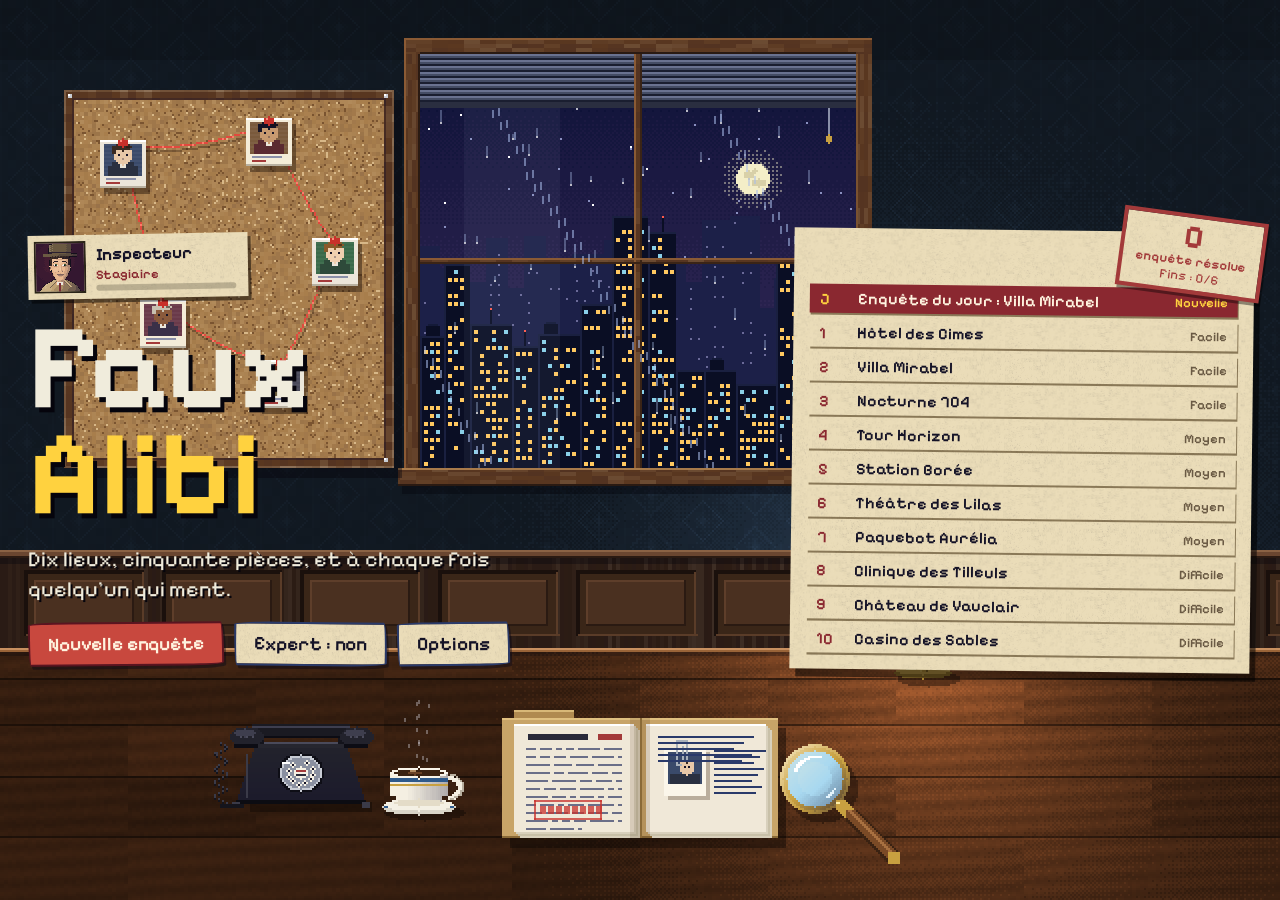
==== commit e7caa172: "Les portes à clé en haut d'un mur s'ouvrent enfin depuis la pièce du bas Depuis la pièce du bas, seu" ====
--- a/index.html
+++ b/index.html
@@ -6464,7 +6464,8 @@
   let best=null,score=-1;const ar=G.area!=null?G.area:c.rc;
   const test=o=>{
     if(o.kind==='trace'&&((S.traces&&S.traces[o.id])||Math.hypot(S.p.x-(o.x+.5)*TS,S.p.y-(o.y+.5)*TS)>66))return;
-    if(!visible(ar,o.kind==='suspect'?(o.fx>>4):o.x,o.kind==='suspect'?((o.fy-3)>>4):o.y))return;
+    // une porte en haut d'un mur se voit des deux pièces : d'en bas, c'est son pied qui est visible, pas son sommet
+    if(!visible(ar,o.kind==='suspect'?(o.fx>>4):o.x,o.kind==='suspect'?((o.fy-3)>>4):o.y)&&!(o.kind==='door'&&visible(ar,o.x+o.w-1,o.y+o.h-1)))return;
     const[x,y,w,h]=objRect(o);
     if(mx<x||my<y||mx>=x+w||my>=y+h)return;
     const v=(o.kind==='fouille'?0:10000)+(o.y+o.h);
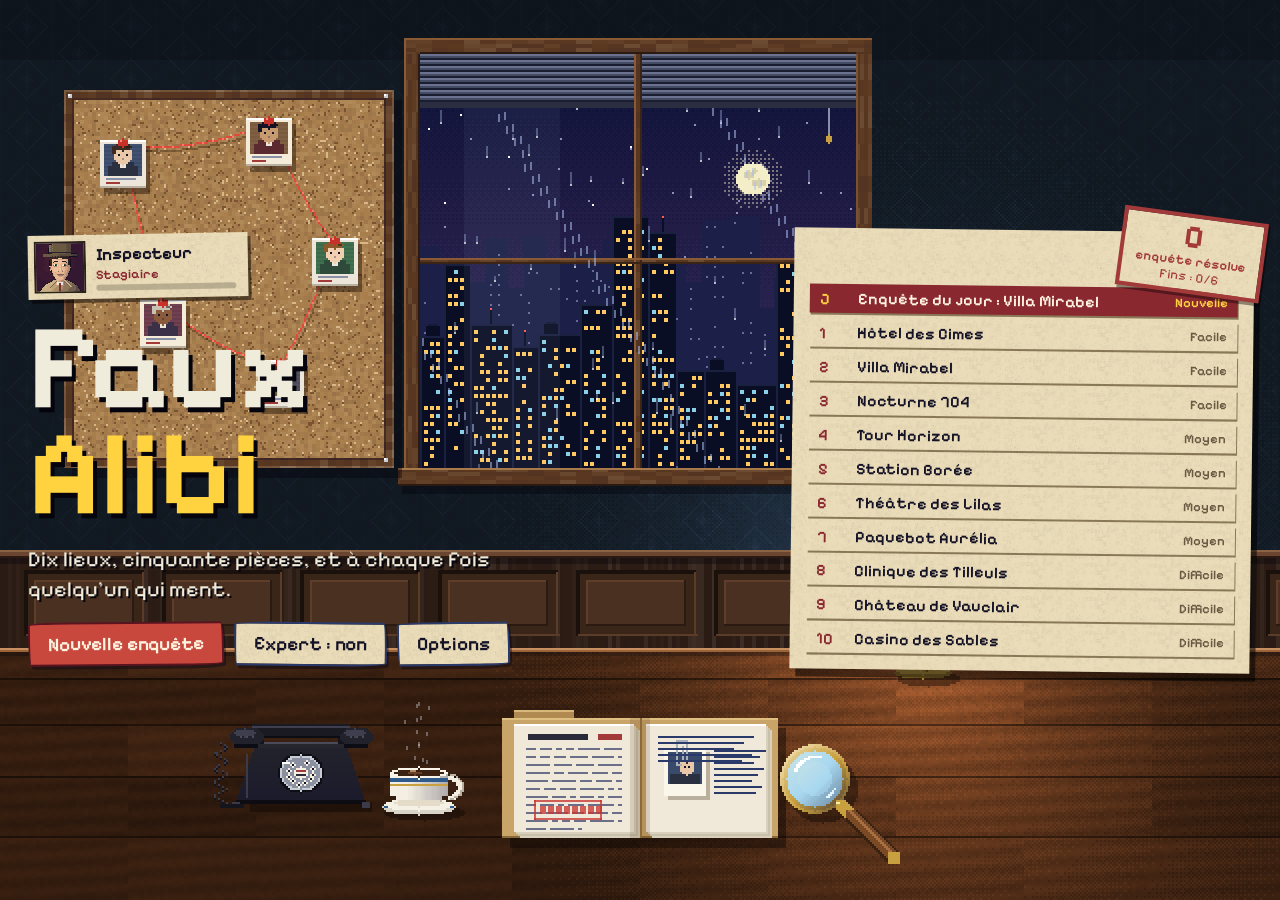
==== commit 82b0cc5d: "Chaque suspect a son caractère, ses goûts et son allure : le comportement du labo passe dans le jeu " ====
--- a/index.html
+++ b/index.html
@@ -5139,6 +5139,285 @@
   return outlineSprite(k);
 }
 
+// Comportement des personnages (utilisé par le jeu et par la page de labo).
+// Chaque personnage a un caractère et des besoins qui montent avec le temps (fatigue, ennui, envie de parler,
+// stress, soif, froid). Quand il a fini ce qu'il fait, il regarde ce que les lieux lui offrent — un fauteuil,
+// la cheminée, une fenêtre, une bibliothèque, le bar, quelqu'un à qui parler — et choisit ce qui lui ferait
+// le plus de bien, en tenant compte de la distance, de son caractère et de ce qu'il vient déjà de faire.
+// Il y va par le plus court chemin, sans marcher sur les autres ni rester planté dans une porte.
+const IA_TS=16;
+const IA_ACTIONS={
+  asseoir:{nom:"S'asseoir",besoin:'fatigue',duree:[700,1600],calme:{fatigue:-.0011,stress:-.0003},trait:{paresseux:.7}},
+  rechauffer:{nom:'Se réchauffer',besoin:'froid',duree:[400,900],calme:{froid:-.0016,stress:-.0002}},
+  fenetre:{nom:'Regarder dehors',besoin:'ennui',duree:[300,700],calme:{ennui:-.0012,stress:-.0006},trait:{nerveux:.3,curieux:.2}},
+  lire:{nom:'Feuilleter un livre',besoin:'ennui',duree:[500,1100],calme:{ennui:-.0014},trait:{curieux:.6}},
+  boire:{nom:'Se servir à boire',besoin:'soif',duree:[200,420],calme:{soif:-.004,stress:-.0004}},
+  heure:{nom:"Vérifier l'heure",besoin:'stress',duree:[90,160],calme:{stress:-.0012},trait:{nerveux:.5}},
+  tableau:{nom:'Regarder un tableau',besoin:'ennui',duree:[200,420],calme:{ennui:-.0016},trait:{curieux:.4}},
+  piano:{nom:'Jouer du piano',besoin:'ennui',duree:[500,900],calme:{ennui:-.0018,stress:-.0008},trait:{sociable:.2}},
+  discuter:{nom:'Discuter',besoin:'social',duree:[360,800],calme:{social:-.0016,ennui:-.0006},trait:{sociable:.8}},
+  centpas:{nom:'Faire les cent pas',besoin:'stress',duree:[300,600],calme:{stress:-.0012},trait:{nerveux:.7}},
+  ailleurs:{nom:'Changer de pièce',besoin:'ennui',duree:[1,1],calme:{ennui:-.15},trait:{curieux:.4}},
+  attendre:{nom:'Attendre',besoin:null,duree:[120,300],calme:{}},
+  lumiere:{nom:'Chercher la lumière',besoin:null,duree:[600,900],calme:{stress:-.0006}},
+  eviter:{nom:"S'écarter",besoin:'stress',duree:[100,200],calme:{}},
+  observer:{nom:'Observer',besoin:null,duree:[80,140],calme:{}}
+};
+const IA_BESOINS=['fatigue','ennui','social','stress','soif','froid'];
+// Ce que chaque meuble permet de faire
+const IA_MEUBLES={chair:'asseoir',chairB:'asseoir',chairL:'asseoir',chairR:'asseoir',armchair:'asseoir',armchairB:'asseoir',armchairL:'asseoir',armchairR:'asseoir',
+  sofa:'asseoir',sofaB:'asseoir',stool:'asseoir',banquette:'asseoir',banc:'asseoir',bed:'asseoir',fireplace:'rechauffer',stove:'rechauffer',shelf:'lire',
+  bar:'boire',counter:'boire',fridge:'boire',sink:'boire',fontaine:'boire',clock:'heure',piano:'piano'};
+const IA_FACE={chair:0,chairB:2,chairL:3,chairR:1,armchair:0,armchairB:2,armchairL:3,armchairR:1,stool:0,sofa:0,sofaB:2,banquette:0,banc:0,bed:0};
+const IA_LUMIERE=['lamp','fireplace','console','spot','vanity'];
+
+function creerIA(W,opts={}){
+  const MW=W.t[0].length,MH=W.t.length,rng=opts.rng||Math.random,O={vitesse:1,hasard:.35,noir:false,joueur:null,...opts};
+  const enfer=n=>Math.max(0,Math.min(1,n));
+  const ouverte=d=>d.lock===null||d.lock===undefined||(O.ouvertes&&O.ouvertes[d.id]);
+  const aire=(x,y)=>W.areas.findIndex(A=>A.rects.some(q=>x>=q.x0&&x<=q.x1&&y>=q.y0&&y<=q.y1));
+  // une case est praticable : sol, pas de meuble ni de vitrine, porte ouverte
+  const libre=(x,y)=>{if(x<0||y<0||x>=MW||y>=MH||W.t[y][x]!==1)return false;const g=W.gate[y][x];if(g){const d=W.doors[g];if(d&&!ouverte(d))return false}const b=W.blk[y][x];return!b};
+  // cases à ne pas encombrer : les portes et juste devant
+  const devantPorte=new Set();
+  Object.values(W.doors).forEach(d=>{for(let a=0;a<d.h;a++)for(let b=0;b<d.w;b++)devantPorte.add((d.y+a)*MW+d.x+b);
+    (d.v?[[d.x-1,d.y],[d.x-1,d.y+1],[d.x+1,d.y],[d.x+1,d.y+1]]:[[d.x,d.y-1],[d.x+1,d.y-1],[d.x,d.y+3],[d.x+1,d.y+3]]).forEach(([x,y])=>devantPorte.add(y*MW+x))});
+  const posable=(x,y)=>libre(x,y)&&!devantPorte.has(y*MW+x);
+  // ——— les endroits utiles : un par place assise, devant chaque meuble, sous chaque fenêtre et chaque tableau ———
+  const spots=[];
+  const prises=new Set(),ajoute=(type,x,y,dir,f,assise)=>{if(!assise&&!posable(x,y))return;if(prises.has(y*MW+x)&&type!=='lumiere')return;if(type!=='lumiere')prises.add(y*MW+x);spots.push({id:spots.length,type,x,y,dir,f,assise,aire:aire(assise?assise[0]:x,assise?assise[1]:y),pris:null})};
+  const voisinLibre=(x,y)=>[[0,1],[1,0],[-1,0],[0,-1]].map(([a,b])=>[x+a,y+b]).find(([a,b])=>posable(a,b));
+  [...W.furn].sort((p,q)=>(IA_MEUBLES[q.name]==='asseoir')-(IA_MEUBLES[p.name]==='asseoir')).forEach(f=>{
+    const t=IA_MEUBLES[f.name];if(!t)return;
+    if(t==='asseoir'&&O.sieges&&!O.sieges.includes(f.name))return;
+    if(t==='asseoir'){
+      const places=f.name==='bed'?[[f.x,f.y+f.h-1]]:range0(f.w).map(k=>[f.x+k,f.y]);
+      places.forEach(([x,y])=>{const v=voisinLibre(x,y);if(v)ajoute('asseoir',v[0],v[1],IA_FACE[f.name]??0,f,[x,y])});
+    }else for(let k=0;k<f.w;k++)ajoute(t,f.x+k,f.y+f.h,2,f);
+  });
+  (W.windows||[]).forEach(w=>{for(let k=0;k<2;k++)ajoute('fenetre',w.x+k,w.y+2,2)});
+  (W.tableaux||[]).forEach(w=>ajoute('tableau',w.x+1,w.y+2,2));
+  (W.windows||[]).forEach(w=>{for(let k=0;k<2;k++)for(let r=2;r<4;r++)if(posable(w.x+k,w.y+r))spots.push({id:spots.length,type:'lumiere',x:w.x+k,y:w.y+r,dir:2,aire:aire(w.x+k,w.y+r),pris:null,lune:true})});
+  W.furn.filter(f=>IA_LUMIERE.includes(f.name)).forEach(f=>{let n=0;for(let r=1;r<=2&&n<4;r++)for(let dy=-r;dy<=r&&n<4;dy++)for(let dx=-r;dx<=r&&n<4;dx++){const x=f.x+dx+(f.w>>1),y=f.y+f.h-1+dy;if(Math.max(Math.abs(dx),Math.abs(dy))===r&&posable(x,y)&&!spots.some(q=>q.x===x&&q.y===y)){ajoute('lumiere',x,y,2,f);n++}}});
+  function range0(n){return Array.from({length:n},(_,i)=>i)}
+
+  // ——— les personnages ———
+  const agents=(opts.personnages||[]).map((p,i)=>{
+    const tr=p.traits||{},A={id:i,nom:p.nom||('Perso '+(i+1)),x:p.cx*IA_TS+8,y:p.cy*IA_TS+11,dir:0,maison:aire(p.cx,p.cy),
+      traits:{sociable:tr.sociable??rng(),nerveux:tr.nerveux??rng(),curieux:tr.curieux??rng(),paresseux:tr.paresseux??rng(),peureux:tr.peureux??(rng()<.7?.8:.1)},
+      coupable:!!p.coupable,gouts:p.gouts||{},evite:p.evite??-1,gele:false,besoins:Object.fromEntries(IA_BESOINS.map(b=>[b,rng()*.6])),action:null,chemin:null,attente:0,assis:false,bulle:null,
+      vit:(.5+.18*(tr.nerveux??.5)-.14*(tr.paresseux??.5))*(.9+rng()*.2)*(p.vit||1),recents:[],stats:{},bloque:0,echecs:0,cell:[p.cx,p.cy]};
+    return A;
+  });
+  const caseDe=a=>a.cell.slice();
+  // ——— chemins : parcours en largeur sur la grille, les autres personnages comptent comme obstacles si besoin ———
+  function bfs(dep,eviter){
+    const D=new Int32Array(MW*MH).fill(-1),P=new Int32Array(MW*MH).fill(-1),f=[dep[1]*MW+dep[0]];D[f[0]]=0;
+    for(let i=0;i<f.length;i++){const k=f[i],x=k%MW,y=(k/MW)|0;
+      for(const[a,b]of[[1,0],[-1,0],[0,1],[0,-1]]){const X=x+a,Y=y+b,n=Y*MW+X;if(X<0||Y<0||X>=MW||Y>=MH||D[n]>=0||!libre(X,Y)||eviter&&eviter.has(n))continue;D[n]=D[k]+1;P[n]=k;f.push(n)}}
+    return{D,P};
+  }
+  const cheminVers=(R,x,y)=>{let k=y*MW+x;if(R.D[k]<0)return null;const l=[];while(k>=0&&R.D[k]>0){l.push([k%MW,(k/MW)|0]);k=R.P[k]}return l.reverse()};
+  const occupees=sauf=>{const s=new Set();agents.forEach(b=>{if(b===sauf)return;s.add(b.cell[1]*MW+b.cell[0]);if(b.chemin&&b.chemin[0])s.add(b.chemin[0][1]*MW+b.chemin[0][0]);if(b.action&&b.action.phase==='aller'&&b.chemin&&b.chemin.length){const f=b.chemin[b.chemin.length-1];s.add(f[1]*MW+f[0])}});return s};
+
+  // ——— choisir quoi faire : une note pour chaque possibilité, un peu de hasard parmi les meilleures ———
+  function choisir(a){
+    const dep=caseDe(a),R=bfs(dep),cands=[],ici=aire(dep[0],dep[1]),Bs=a.besoins,T=a.traits;
+    const proximite=d=>1/(1+d/7),nouveau=t=>a.recents.includes(t)?.45:1;
+    const note=(type,base,d,extra=1)=>{const A=IA_ACTIONS[type];let m=1;for(const[k,v]of Object.entries(A.trait||{}))m+=v*(T[k]-.5)*2;return Math.max(0,base*m*proximite(d)*nouveau(type)*extra*(a.gouts[type]||1))};
+    if(O.noir&&T.peureux>.5){
+      spots.filter(s=>s.type==='lumiere'&&!s.pris&&R.D[s.y*MW+s.x]>=0).forEach(s=>cands.push({type:'lumiere',spot:s,n:3*proximite(R.D[s.y*MW+s.x])}));
+    }
+    spots.forEach(s=>{
+      if(s.type==='lumiere'||s.pris!==null&&s.pris!==a.id)return;const d=R.D[s.y*MW+s.x];if(d<0)return;
+      const A=IA_ACTIONS[s.type],dehors=(s.aire!==ici&&s.aire!==a.maison?.55:1)*(s.aire===a.evite?.3:1);
+      if(O.noir&&s.type!=='asseoir')return;
+      cands.push({type:s.type,spot:s,n:note(s.type,(A.besoin?Bs[A.besoin]:.1)+.05,d,dehors)});
+    });
+    if(!O.noir){
+      // discuter avec quelqu'un de la même pièce qui a le temps
+      agents.forEach(b=>{if(b===a||b.action&&!['attendre','fenetre','heure','tableau','asseoir','centpas'].includes(b.action.type))return;
+        const[bx,by]=caseDe(b);if(aire(bx,by)!==ici||(!b.assis&&devantPorte.has(by*MW+bx))||b.action&&b.action.phase==='aller')return;const d=Math.abs(bx-dep[0])+Math.abs(by-dep[1]);if(d>14)return;
+        cands.push({type:'discuter',avec:b,n:note('discuter',Bs.social*(.4+b.besoins.social),d)*(.6+b.traits.sociable*.8)})});
+      // faire les cent pas, ou changer de pièce
+      cands.push({type:'centpas',n:note('centpas',Bs.stress,0)});
+      const autres=W.areas.map((A,i)=>i).filter(i=>i!==ici&&!(W.areas[i].etage));
+      if(autres.length)cands.push({type:'ailleurs',n:note('ailleurs',Bs.ennui*.55,6),aire:autres[Math.floor(rng()*autres.length)]});
+    }
+    cands.push({type:'attendre',n:.12+(O.noir?.4:0)});
+    // le hasard choisit parmi les quatre meilleures, plus ou moins selon le réglage
+    cands.sort((p,q)=>q.n-p.n);const top=cands.slice(0,4),Tp=Math.max(.02,O.hasard*.6),w=top.map(c0=>Math.exp((c0.n-top[0].n)/Tp)),S=w.reduce((s,v)=>s+v,0);
+    let r=rng()*S,ch=top[0];for(let i=0;i<top.length;i++){r-=w[i];if(r<=0){ch=top[i];break}}
+    a.notes=top.map(c0=>[c0.type,+c0.n.toFixed(2)]);
+    return lancer(a,ch,R);
+  }
+  function lancer(a,ch,R){
+    const A=IA_ACTIONS[ch.type],duree=A.duree[0]+rng()*(A.duree[1]-A.duree[0]);
+    let cible=null;
+    if(ch.spot){cible=[ch.spot.x,ch.spot.y];ch.spot.pris=a.id}
+    if(ch.type==='discuter'){const[bx,by]=caseDe(ch.avec);const v=[[0,1],[1,0],[-1,0],[0,-1]].map(([p,q])=>[bx+p,by+q]).filter(([x,y])=>posable(x,y)&&R.D[y*MW+x]>=0).sort((p,q)=>R.D[p[1]*MW+p[0]]-R.D[q[1]*MW+q[0]])[0];
+      if(!v&&!(ch.avec.assis&&a.assis))return lancer(a,{type:'attendre'},R);cible=v||null;
+      const b=ch.avec,siege=b.assis&&b.action?b.action.spot:null;if(!siege)finir(b,true);b.action={type:'discuter',avec:a,fin:Infinity,phase:'attend',spot:siege};b.chemin=null;if(!b.assis){b.x=b.cell[0]*IA_TS+8;b.y=b.cell[1]*IA_TS+11}a.partenaire=b}
+    if(ch.type==='centpas'){const[x,y]=caseDe(a),l=[];for(let d=2;d<=5;d++)for(const[p,q]of[[d,0],[-d,0],[0,d],[0,-d]])if(posable(x+p,y+q)&&R.D[(y+q)*MW+x+p]>=0)l.push([x+p,y+q]);
+      if(!l.length)return lancer(a,{type:'attendre'},R);const b=l[Math.floor(rng()*l.length)];a.allers=[[x,y],b];cible=b}
+    if(ch.type==='ailleurs'){const Z=W.areas[ch.aire],l=[];Z.rects.forEach(q=>{for(let y=q.y0;y<=q.y1;y++)for(let x=q.x0;x<=q.x1;x++)if(posable(x,y)&&R.D[y*MW+x]>=0)l.push([x,y])});
+      if(!l.length)return lancer(a,{type:'attendre'},R);cible=l[Math.floor(rng()*l.length)]}
+    if(ch.type==='eviter'||ch.type==='observer')cible=ch.cible||null;
+    if(cible){a.chemin=cheminVers(R,cible[0],cible[1]);if(!a.chemin){a.echecs++;if(ch.spot)ch.spot.pris=null;return lancer(a,{type:'attendre'},R)}}
+    else{a.chemin=null;
+      // personne n'attend dans une porte : on fait d'abord un pas de côté
+      const[x,y]=caseDe(a);if(!a.assis&&devantPorte.has(y*MW+x)){let m=null;for(let k=0;k<MW*MH;k++)if(R.D[k]>0&&posable(k%MW,(k/MW)|0)&&(!m||R.D[k]<R.D[m]))m=k;if(m!==null)a.chemin=cheminVers(R,m%MW,(m/MW)|0)}}
+    a.action={type:ch.type,spot:ch.spot||null,fin:duree,phase:a.chemin&&a.chemin.length?'aller':'faire',debut:0,avec:ch.avec,face:ch.face};
+    a.recents=[ch.type,...a.recents].slice(0,3);a.attente=0;a.bloque=0;
+    return a.action;
+  }
+  function finir(a,interrompu){
+    const ac=a.action;if(!ac)return;
+    if(ac.spot&&ac.spot.pris===a.id)ac.spot.pris=null;
+    if(a.assis){const occ=occupees(a),[sx,sy]=a.cell,l=[ac.spot?[ac.spot.x,ac.spot.y]:null,[sx,sy+1],[sx-1,sy],[sx+1,sy],[sx,sy-1]].filter(q=>q&&posable(q[0],q[1])&&!occ.has(q[1]*MW+q[0]));
+      if(!l.length&&!interrompu){ac.fin+=60;return}const q=l[0]||(ac.spot?[ac.spot.x,ac.spot.y]:[sx,sy+1]);a.x=q[0]*IA_TS+8;a.y=q[1]*IA_TS+11;a.cell=q;a.assis=false}
+    if(ac.type==='discuter'&&ac.avec&&ac.avec.action&&ac.avec.action.avec===a&&!interrompu){const b=ac.avec;b.action=null;b.bulle=null}
+    a.action=null;a.chemin=null;a.bulle=null;a.partenaire=null;
+  }
+
+  // ——— un pas de temps ———
+  let tick=0;
+  function pas(){
+    tick++;
+    const J=O.joueur;
+    agents.forEach(a=>{
+      if(a.gele)return; // quelqu'un lui parle ou s'approche : il attend
+      // les besoins montent doucement, chacun selon son caractère
+      const B=a.besoins,T=a.traits,assis=a.assis;
+      B.fatigue=enfer(B.fatigue+(assis?0:.00009*(.6+T.paresseux)));B.ennui=enfer(B.ennui+.00011*(.6+T.curieux));
+      B.social=enfer(B.social+.0001*(.3+T.sociable));B.soif=enfer(B.soif+.00006);B.froid=enfer(B.froid+(O.froid?.00012:.00004));
+      B.stress=enfer(B.stress+.00003*(.4+T.nerveux)+(O.noir?.0004*T.peureux:0));
+      // le joueur s'approche : le coupable se tend et s'écarte, le curieux regarde
+      if(J){const d=Math.hypot(J.x-a.x,J.y-a.y);
+        if(d<56){B.stress=enfer(B.stress+(a.coupable?.003:.0004));
+          if(!a.assis&&(!a.action||!['eviter','observer','discuter'].includes(a.action.type))&&tick%20===a.id%20){
+            const[x,y]=caseDe(a);finir(a,true);const R=bfs([x,y]);
+            if(a.coupable||T.nerveux>.7){const l=[];for(let dy=-4;dy<=4;dy++)for(let dx=-4;dx<=4;dx++){const X=x+dx,Y=y+dy;if(posable(X,Y)&&R.D[Y*MW+X]>=0&&Math.hypot(X*IA_TS+8-J.x,Y*IA_TS+11-J.y)>d+30)l.push([X,Y])}
+              if(l.length)lancer(a,{type:'eviter',cible:l[Math.floor(rng()*l.length)]},R)}
+            else lancer(a,{type:'observer'},R);
+          }}
+        if(a.action&&a.action.type==='observer')a.dir=Math.abs(J.x-a.x)>Math.abs(J.y-a.y)?(J.x>a.x?1:3):(J.y>a.y?0:2);
+      }
+      if(O.noir&&T.peureux>.5&&a.noirVu!==O.noir){a.noirVu=O.noir;if(!a.action||a.action.type!=='lumiere')finir(a,true)}
+      if(!O.noir)a.noirVu=false;
+      if(!a.action){choisir(a);return}
+      const ac=a.action;
+      if(ac.phase==='attend'){if(ac.avec&&ac.avec.action&&ac.avec.action.avec===a&&ac.avec.action.phase==='faire'){ac.phase='faire';ac.fin=ac.avec.action.fin;ac.debut=0}
+        else if(!ac.avec||!ac.avec.action||ac.avec.action.avec!==a){a.action=null}
+        if(ac.avec)a.dir=dirVers(a,ac.avec);return}
+      if(ac.phase==='aller'){
+        const nx=a.chemin[0];if(!nx){ac.phase='faire';return}
+        const occ=occupees(a);
+        if(occ.has(nx[1]*MW+nx[0])){
+          // quelqu'un barre le passage : on patiente, puis on contourne, sinon on renonce
+          if(++a.attente>40){a.attente=0;const R=bfs(caseDe(a),occ),fin=a.chemin[a.chemin.length-1],p=cheminVers(R,fin[0],fin[1]);
+            if(p&&p.length)a.chemin=p;else{
+              const g=agents.find(b=>b!==a&&b.cell[0]===nx[0]&&b.cell[1]===nx[1]),face=g&&g.chemin&&g.chemin[0]&&g.chemin[0][0]===a.cell[0]&&g.chemin[0][1]===a.cell[1];
+              const recul=[[1,0],[-1,0],[0,1],[0,-1]].map(([p2,q2])=>[a.cell[0]+p2,a.cell[1]+q2]).filter(([x,y])=>libre(x,y)&&!occ.has(y*MW+x)&&!(x===nx[0]&&y===nx[1]));
+              if(face&&a.id<g.id&&recul.length){a.chemin=[recul[0],a.cell.slice(),...a.chemin];a.recule=(a.recule||0)+1}else{a.bloque++;a.echecs++;finir(a,true)}}}
+          return;
+        }
+        a.attente=0;const tx=nx[0]*IA_TS+8,ty=nx[1]*IA_TS+11,dx=tx-a.x,dy=ty-a.y,d=Math.hypot(dx,dy),v=a.vit*O.vitesse;
+        if(d<=v){a.x=tx;a.y=ty;a.cell=nx.slice();a.chemin.shift();if(!a.chemin.length){ac.phase='faire';arrive(a)}}
+        else{a.x+=dx/d*v;a.y+=dy/d*v;a.dir=Math.abs(dx)>Math.abs(dy)?(dx>0?1:3):(dy>0?0:2)}
+        a.stats.marche=(a.stats.marche||0)+1;return;
+      }
+      // en train de faire : les besoins se calment, l'action finit à son heure
+      ac.debut++;a.stats[ac.type]=(a.stats[ac.type]||0)+1;
+      for(const[k,v]of Object.entries(IA_ACTIONS[ac.type].calme))B[k]=enfer(B[k]+v);
+      if(ac.type==='centpas'&&ac.debut%90===0&&a.allers){const b=a.allers[(ac.debut/90)%2|0],R=bfs(caseDe(a)),p=cheminVers(R,b[0],b[1]);if(p&&p.length){a.chemin=p;ac.phase='aller'}}
+      if(ac.type==='discuter'&&ac.avec){a.dir=dirVers(a,ac.avec);a.bulle=((ac.debut/120|0)+a.id)%2?'…':null}
+      if(ac.debut>=ac.fin)finir(a);
+    });
+  }
+  function arrive(a){
+    const ac=a.action;
+    if(ac.spot){a.dir=ac.spot.dir;if(ac.spot.assise){const[x,y]=ac.spot.assise;a.x=x*IA_TS+8;a.y=y*IA_TS+8;a.assis=true;a.cell=[x,y]}}
+    if(ac.type==='discuter'&&ac.avec){const b=ac.avec;if(b.action&&b.action.avec===a){b.action.phase='faire';b.action.fin=ac.fin;b.action.debut=0}a.dir=dirVers(a,b);b.dir=dirVers(b,a)}
+  }
+  const dirVers=(a,b)=>{const dx=b.x-a.x,dy=b.y-a.y;return Math.abs(dx)>Math.abs(dy)?(dx>0?1:3):(dy>0?0:2)};
+  return{agents,spots,pas,options:O,get tick(){return tick},caseDe,aire,libre,devantPorte,MW,MH,IA_ACTIONS};
+}
+if(typeof module!=='undefined')module.exports={creerIA,IA_ACTIONS};
+
+// La vie des personnages dans le jeu. Chacun a son caractère (tiré de sa voix, de son métier, de son âge,
+// de sa démarche), ses goûts et son allure : le nerveux fait les cent pas et regarde l'heure, le triste reste
+// à la fenêtre, le jovial va parler aux autres, le cuisinier tourne autour de la cuisine, le pianiste joue.
+// Le moteur (ia.js) choisit ensuite, pour chacun, ce qui lui ferait le plus de bien.
+const CARACTERES={nerveux:{sociable:.45,nerveux:.9,curieux:.5,paresseux:.25},hautain:{sociable:.25,nerveux:.3,curieux:.35,paresseux:.6},
+  jovial:{sociable:.95,nerveux:.2,curieux:.6,paresseux:.4},sec:{sociable:.2,nerveux:.45,curieux:.3,paresseux:.35},
+  triste:{sociable:.3,nerveux:.5,curieux:.2,paresseux:.7},moqueur:{sociable:.7,nerveux:.3,curieux:.85,paresseux:.35}};
+const GOUTS_VOIX={nerveux:{centpas:1.8,heure:2.2},hautain:{tableau:2.2,asseoir:1.3},jovial:{discuter:1.6,boire:1.4},sec:{lire:1.5,attendre:1.3},triste:{fenetre:2.4,asseoir:1.2},moqueur:{discuter:1.3,ailleurs:1.9}};
+const GOUTS_ROLE=[[/cuisin|serveu|barman|sommel|majordome|gouvernant|femme de chambre|steward/i,{boire:1.8},'tourne autour de la cuisine'],
+  [/biblioth|écriv|professeu|journal|notaire|libraire|secrétaire|comptable|avocat|archiv/i,{lire:2},'a toujours un livre en main'],
+  [/pian|music|chant|artiste|comédien|acteur|actrice|danseu|peintre/i,{piano:3,tableau:1.5},'aime la musique et les tableaux'],
+  [/médecin|infirm|docteur|chirurg|pharmac/i,{heure:1.6},'surveille l\'heure'],
+  [/jardin|capitaine|marin|pilote|guide|alpin|météo/i,{fenetre:1.8},'regarde souvent dehors'],
+  [/gardien|veilleur|contrôleur|détective|vigile|concierge|chef de|directeu|directrice/i,{ailleurs:2.2,attendre:.6},'fait sa ronde de pièce en pièce']];
+function caractereDe(i){
+  const s=c.suspects[i],v=VOICES[s.voice].nom,b=CARACTERES[v]||{},n=k=>(noise(c.seed%997+i*13,k,5)-.5)*.3,cl=x=>Math.max(.05,Math.min(.98,x)),canne=/canne|boite/i.test(s.trait||'');
+  const traits={sociable:cl((b.sociable??.5)+n(1)),nerveux:cl((b.nerveux??.5)+n(2)+(c.tueurs.includes(i)?.12:0)),curieux:cl((b.curieux??.5)+n(3)),
+    paresseux:cl((b.paresseux??.5)+n(4)+(canne?.25:0)+((s.age||40)>62?.15:0)),peureux:peureux(i)?.8:.15};
+  const gouts={...(GOUTS_VOIX[v]||{})},habitudes=[];
+  GOUTS_ROLE.forEach(([re,g,mot])=>{if(re.test(s.role)){Object.entries(g).forEach(([k,x])=>gouts[k]=(gouts[k]||1)*x);habitudes.push(mot)}});
+  return{traits,gouts,habitudes,vit:canne?.7:1};
+}
+// Le caractère en quelques mots, pour la fiche du suspect
+function caractereMots(i){
+  const{traits:t,habitudes}=caractereDe(i),m=[];
+  if(t.nerveux>.7)m.push('nerveux');else if(t.nerveux<.3)m.push('calme');
+  if(t.sociable>.7)m.push('bavard');else if(t.sociable<.3)m.push('solitaire');
+  if(t.curieux>.7)m.push('curieux');
+  if(t.paresseux>.65)m.push('casanier');else if(t.paresseux<.3)m.push('toujours en mouvement');
+  if(t.peureux>.5)m.push('a peur du noir');
+  return{mots:m.length?m:['discret'],habitudes};
+}
+const ACTION_MOTS={asseoir:'est assis',rechauffer:'se réchauffe',fenetre:'regarde dehors',lire:'feuillette un livre',boire:'se sert à boire',heure:"regarde l'heure",tableau:'contemple un tableau',
+  piano:'joue du piano',discuter:'discute',centpas:'fait les cent pas',ailleurs:'change de pièce',attendre:'attend',lumiere:'cherche la lumière',eviter:"s'écarte",observer:'observe'};
+function vieInit(){
+  const sus=W.obj.filter(o=>o.kind==='suspect');
+  G.ia=creerIA(W,{rng:RNG((c.seed*31+7)>>>0),ouvertes:S.open,sieges:Object.keys(SIEGE_H),hasard:.35,froid:c.lv===4,
+    personnages:sus.map(o=>{const k=caractereDe(o.s);return{nom:c.suspects[o.s].prenom,cx:o.x,cy:o.y,coupable:c.tueurs.includes(o.s),traits:k.traits,gouts:k.gouts,vit:k.vit,evite:c.tueurs.includes(o.s)?c.rc:-1}})});
+  G.iaObj=sus;G.iaW=W;
+  // la soirée a commencé avant l'arrivée de l'inspecteur : chacun est déjà à son occupation
+  for(let i=0;i<900;i++)G.ia.pas();
+  vieCopie();
+}
+function vieCopie(){
+  const ia=G.ia;
+  G.iaObj.forEach((o,i)=>{
+    const a=ia.agents[i],ac=a.action,bouge=!a.gele&&ac&&ac.phase==='aller'&&a.chemin&&a.chemin.length>0;
+    o.fx=a.x;o.fy=a.y;o.dir=a.dir;o.mv=!!bouge&&a.attente===0;o.x=a.cell[0];o.y=a.cell[1];o.path=bouge?a.chemin:null;
+    o.assis=a.assis?1:0;o.siege=a.assis&&ac&&ac.spot?ac.spot.f:null;if(o.assis&&o.siege)o.dir=DIR_SIEGE[o.siege.name]??o.dir;
+    o.bulle=a.gele?null:a.bulle;o.fait=ac&&ac.phase==='faire'?ac.type:bouge?'marche':null;
+    if(!o.assis)o.geste=o.fait==='lire'?'lit':o.fait==='boire'?'boit':null;
+    const ai=ia.aire(a.cell[0],a.cell[1]);if(ai>=0&&ai<W.rooms.length)o.room=ai;
+  });
+}
+function vieTick(ar){
+  if(!G.ia||G.iaW!==W)vieInit();
+  const ia=G.ia,P=S.p,R=reglage();
+  ia.options.noir=G.noir>0;ia.options.ouvertes=S.open;ia.options.vitesse=.9*R.npc;
+  G.iaObj.forEach((o,i)=>{
+    const a=ia.agents[i];if(o.hold>0)o.hold--;
+    const pres=Math.hypot(P.x-o.fx,P.y-o.fy)<R.vue*.7&&visible(ar,o.fx>>4,(o.fy-3)>>4);
+    a.gele=pres||o.hold>0;
+    if(pres){if(!a.assis){const dx=P.x-a.x,dy=P.y-a.y;a.dir=Math.abs(dx)>Math.abs(dy)?(dx>0?1:3):(dy>0?0:2)}if(!o.seen){o.seen=240;o.em=45;o.emc='!'}}
+    else if(o.seen>0)o.seen--;
+  });
+  ia.pas();vieCopie();
+}
+function bulleParle(x,y){
+  ctx.fillStyle='#141226';ctx.fillRect(x-7,y-9,14,9);ctx.fillRect(x-2,y,3,2);
+  ctx.fillStyle='#fff8e4';ctx.fillRect(x-6,y-8,12,7);ctx.fillRect(x-1,y-1,1,2);
+  ctx.fillStyle='#2a2418';const k=(tick>>4)%4;for(let i=0;i<3;i++)if(i<=k)ctx.fillRect(x-4+i*3,y-5,2,2);
+}
+
 // Éditeur de cartes, réservé à l'auteur du jeu : on l'ouvre en ajoutant ?editeur à la fin de l'adresse.
 // On part de la carte que le jeu a générée, on déplace les pièces, les portes et les meubles, on pose fenêtres,
 // tableaux et tapis, on change sols et couleurs ; puis on exporte un fichier qui deviendra l'agencement par défaut.
@@ -5917,7 +6196,7 @@
 }
 function prep(){
   W.obj.forEach(o=>{if(o.kind==='suspect'){W.blk[o.y][o.x]=0;o.fx=o.x*TS+8;o.fy=o.y*TS+11;o.wait=60+(o.s*97)%300;o.dir=0}});
-  asseoir();
+  G.ia=null; // le comportement se prépare au premier pas de temps, quand la partie existe
   G.body=W.obj.find(o=>o.kind==='corps');
   poseIndices();
   W.iAuto=W.docs.length;
@@ -6155,7 +6434,7 @@
   W.obj.forEach(o=>{
     const x=o.x*TS,y=(o.y+1)*TS;
     if(o.kind==='vitrine'&&inView(x,y))L.push({y,d:()=>ctx.drawImage((o.room===c.wpn||o.room===c.leurre)?G.vit.vide:G.vit[c.set.rooms[o.room].c],x-1,y-37)});
-    if(o.kind==='suspect'&&!(Cut&&Cut.hideNpc))L.push({y:o.assis?(o.y+1)*TS+1:o.fy,d:()=>{dessinePNJ(o);if(o.em>0)emote(Math.round(o.fx),Math.round(o.fy-29),o.emc)}});
+    if(o.kind==='suspect'&&!(Cut&&Cut.hideNpc))L.push({y:o.assis?(o.y+1)*TS+1:o.fy,d:()=>{dessinePNJ(o);if(o.em>0)emote(Math.round(o.fx),Math.round(o.fy-29),o.emc);else if(o.bulle)bulleParle(Math.round(o.fx),Math.round(o.fy-(o.assis?24:29)))}});
   });
   const moving=!Cut&&(keys.up||keys.down||keys.left||keys.right||G.bot||G.walk||G.moved);
   if(!Cut||(!Cut.actors.me&&!Cut.hideNpc))L.push({y:P.y,d:()=>{shadow(P.x,P.y,12);drawChar2(G.sheet.me,P.x,P.y-(moving&&(tick>>2)&1?1:0),P.dir,moving?(tick>>(G.run?2:3))&3:0);if(G.emT>0)emote(Math.round(P.x),Math.round(P.y-29),G.emC)}});
@@ -6517,31 +6796,8 @@
 const npcLine=(x0,y0,x1,y1)=>{const n=Math.ceil(Math.hypot(x1-x0,y1-y0)/6);for(let i=1;i<=n;i++){const x=x0+(x1-x0)*i/n,y=y0+(y1-y0)*i/n;if(solidCell(W,(x-5)>>4,(y-3)>>4,{})||solidCell(W,(x+5)>>4,(y-3)>>4,{}))return false}return true};
 function npcLife(){
   const P=S.p,ar=G.area!=null?G.area:c.rc;
-  W.obj.forEach(o=>{
-    if(o.kind!=='suspect')return;
-    if(o.em>0)o.em--;
-    const peur=G.noir>0&&peureux(o.s);if(peur&&(tick+o.s*53)%420===0){o.em=50;o.emc='!'}
-    gesteMaj(o);if(o.assis||o.pilote)return;
-    if(peur){o.mv=false;return}
-    const R=reglage(),near=Math.hypot(P.x-o.fx,P.y-o.fy)<R.vue*.7&&visible(ar,o.fx>>4,(o.fy-3)>>4);
-    if(o.hold>0)o.hold--;
-    if(!near&&!(o.hold>0)&&trajet(o,R))return;
-    if(near||o.hold>0){
-      o.mv=false;o.tx=undefined;
-      if(near){const dx=P.x-o.fx,dy=P.y-o.fy;o.dir=Math.abs(dx)>Math.abs(dy)?(dx>0?1:3):(dy>0?0:2);if(!o.seen){o.seen=240;o.em=45;o.emc='!'}}
-    }else if(o.seen>0)o.seen--;
-    if(!near&&!(o.hold>0)&&o.tx===undefined&&--o.wait<=0){
-      const A=W.rooms[o.room],opts=[];
-      for(let i=0;i<8;i++){const x=A.x0+int(Math.random,A.x1-A.x0+1),y=A.y0+1+int(Math.random,A.y1-A.y0),tx=x*TS+8,ty=y*TS+11;if(!solidCell(W,x,y,{})&&Math.hypot(tx-o.fx,ty-o.fy)<70&&npcLine(o.fx,o.fy,tx,ty))opts.push([tx,ty])}
-      if(opts.length){o.tx=opts[0][0];o.ty=opts[0][1]}
-      o.wait=(120+Math.random()*340)*R.att;
-    }
-    if(o.tx!==undefined){
-      const dx=o.tx-o.fx,dy=o.ty-o.fy,d=Math.hypot(dx,dy);
-      if(d<1){o.tx=undefined;o.mv=false}
-      else{o.fx+=dx/d*.45*R.npc;o.fy+=dy/d*.45*R.npc;o.mv=true;o.dir=Math.abs(dx)>Math.abs(dy)?(dx>0?1:3):(dy>0?0:2);o.x=o.fx>>4;o.y=(o.fy-3)>>4}
-    }
-  });
+  vieTick(ar);
+  W.obj.forEach(o=>{if(o.kind!=='suspect')return;if(o.em>0)o.em--;if(G.noir>0&&peureux(o.s)&&(tick+o.s*53)%420===0){o.em=50;o.emc='!'}if(o.assis)gesteMaj(o)});
   if(G.noir>0){if(O.bavard&&!c.test&&tick%900===450&&!G.ambO){const ici=W.obj.filter(o=>o.kind==='suspect'&&peureux(o.s)&&visible(ar,o.fx>>4,(o.fy-3)>>4));if(ici.length)dit(ici[tick%ici.length],PEUR[(tick>>9)%PEUR.length],150)}}
   else if(O.bavard&&!c.test&&tick%520===260&&!G.ambO){
     const ici=W.obj.filter(o=>o.kind==='suspect'&&visible(ar,o.fx>>4,(o.fy-3)>>4));
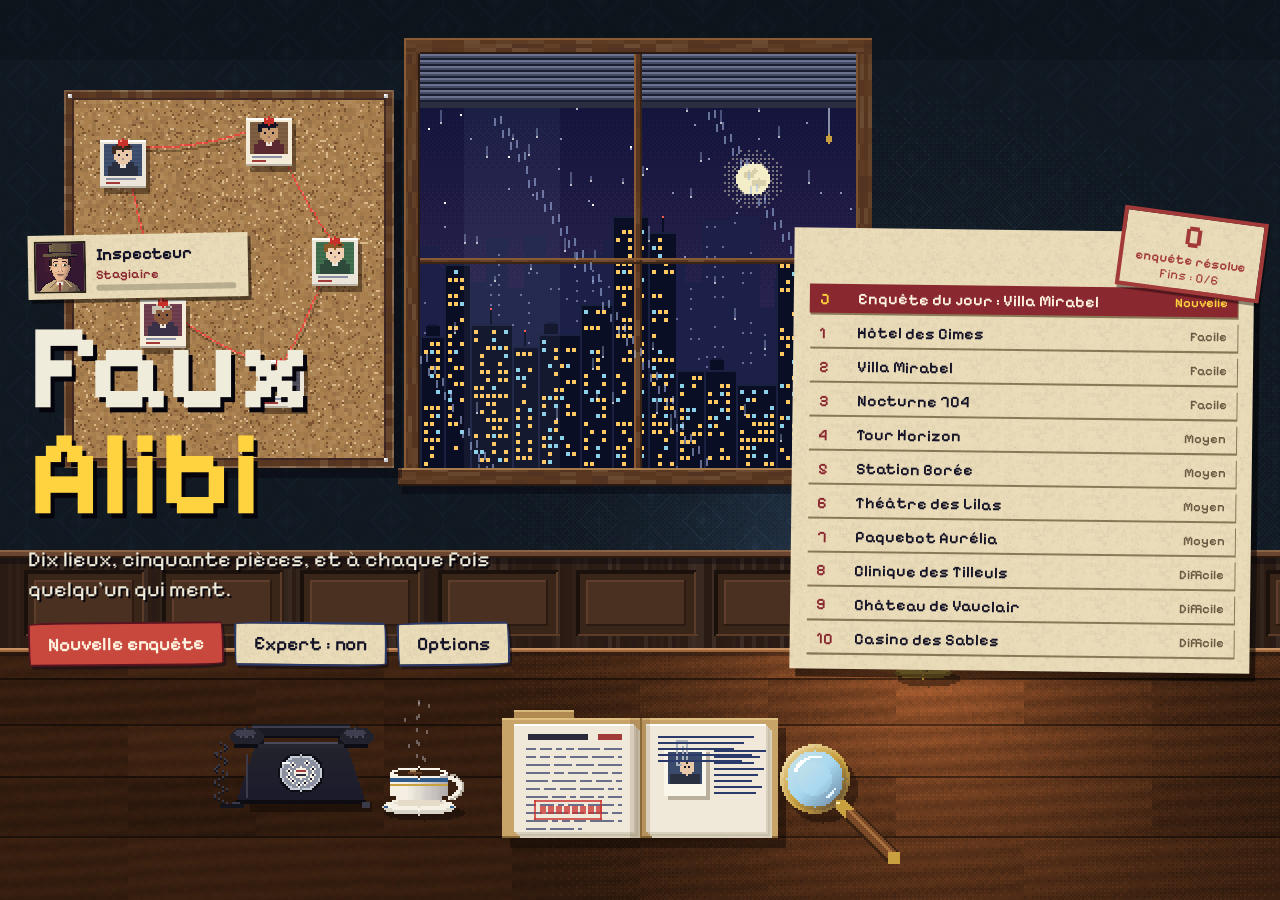
==== commit 3698ce9e: "Fiches des suspects refaites en dossier de police : caractère, lieu, tension, emploi du temps, contr" ====
--- a/index.html
+++ b/index.html
@@ -702,6 +702,33 @@
 .ed-modeles img{height:44px;max-width:100%;object-fit:contain;image-rendering:pixelated}
 .ed-modeles.larges{grid-template-columns:repeat(auto-fill,minmax(74px,1fr))}.ed-modeles.larges img{height:34px}
 .ed-champ{display:grid;gap:3px;font-size:12px}
+
+/* ——— Fiches des suspects : dossier de police ——— */
+.tetes{display:flex;gap:6px;overflow-x:auto;padding:2px 2px 8px;scrollbar-width:thin}
+.tete{flex:1 0 74px;max-width:120px;display:grid;justify-items:center;gap:2px;padding:6px 4px;background:#fff8e4;color:var(--encre);box-shadow:2px 2px 0 rgba(0,0,0,.2);border-bottom:4px solid transparent}
+.tete img{width:56px;height:56px;image-rendering:pixelated;background:#2a3a5a;border:2px solid #2a2418}
+.tete b{font:700 15px var(--f)}.tete small{font:500 11.5px var(--f);color:#5a4a30}.tete .alerte{color:#a33a3a;font-style:normal;font-weight:700}
+.tete.choisi{border-bottom-color:#8a2830;background:#fff3cf}.tete:hover{background:#fff3cf}
+.dossier-s{background:#f6ecd0 var(--grain);box-shadow:3px 4px 0 rgba(0,0,0,.25);padding:12px 14px;display:grid;gap:8px;border-left:10px solid #c8a468;position:relative}
+.dossier-s header{display:flex;gap:12px;align-items:center;flex-wrap:wrap;border-bottom:2px solid rgba(42,36,24,.25);padding-bottom:8px}
+.dossier-s header img{width:96px;height:96px;image-rendering:pixelated;background:#2a3a5a;border:3px solid #2a2418;flex:none}
+.ds-id{display:grid;gap:2px;flex:1;min-width:150px}.ds-id small{font:500 12px var(--f);color:#5a4a30;letter-spacing:.04em;text-transform:uppercase}
+.ds-id b{font:700 1.45rem/1.1 var(--f);color:#2a2418}.ds-id span{font:500 15px var(--f)}.ds-id em{font:700 14px var(--f);color:var(--stylo);font-style:normal}
+.ds-tampon{font:700 15px var(--f);font-style:normal;color:#2a3a8a;border:3px double #2a3a8a;padding:3px 10px;transform:rotate(-6deg);text-transform:uppercase;letter-spacing:.06em;opacity:.85}
+.ds-tampon.rouge{color:#a33a3a;border-color:#a33a3a}
+.ds-grille{display:grid;grid-template-columns:repeat(auto-fit,minmax(170px,1fr));gap:8px}
+.ds-grille section{background:rgba(255,248,228,.7);padding:6px 9px;box-shadow:1px 1px 0 rgba(0,0,0,.12)}
+.dossier-s h4{font:700 1rem var(--f);color:#8a2830;margin:2px 0}.dossier-s h4 small{font:500 12px var(--f);color:#5a4a30}
+.dossier-s p{font:500 14.5px/1.25 var(--f);margin:2px 0}
+.ds-jauge{height:9px;background:rgba(42,36,24,.2);border-radius:4px;overflow:hidden;margin:4px 0}.ds-jauge i{display:block;height:100%;background:linear-gradient(90deg,#58a65a,#e8c040 55%,#c8382a)}
+.ds-heures{list-style:none;padding:0;margin:0;display:grid;grid-template-columns:repeat(auto-fit,minmax(150px,1fr));gap:5px}
+.ds-heures li{display:grid;grid-template-columns:auto 1fr;gap:8px;align-items:baseline;background:#fff8e4;padding:5px 8px;border-left:4px solid #2a3a8a;font:500 14px var(--f)}
+.ds-heures li b{font:700 15px var(--f);color:#2a3a8a}.ds-heures li small{display:block;font-size:12.5px;color:#5a4a30}
+.ds-heures li.vide{opacity:.6;border-left-color:#8a8478}.ds-heures li.vide span{font-style:italic}
+.ds-heures li.crime{border-left-color:#a33a3a;background:#fbe9dc}.ds-heures li.crime b{color:#a33a3a}
+.ds-cloche{margin:0;padding-left:18px}.ds-cloche li{font:600 14.5px/1.25 var(--f);color:#a33a3a;margin:2px 0}
+.ds-rien{color:#5a4a30;font-style:italic}.ds-mobile{color:#a33a3a;font-weight:700}
+@media (max-width:520px){.dossier-s header img{width:72px;height:72px}.dossier-s{padding:10px}.tete{flex-basis:66px}.tete img{width:46px;height:46px}}
 </style>
 </head>
 <body>
@@ -5418,6 +5445,44 @@
   ctx.fillStyle='#2a2418';const k=(tick>>4)%4;for(let i=0;i<3;i++)if(i<=k)ctx.fillRect(x-4+i*3,y-5,2,2);
 }
 
+// Les fiches des suspects, façon dossier de police : une rangée de portraits, et pour la personne choisie
+// son signalement, son caractère, ce qu'elle fait en ce moment, sa tension, son emploi du temps déclaré
+// heure par heure, ce qui cloche dans ses déclarations, son mobile s'il est connu, et mes notes.
+function fichesSuspects(){
+  const n=c.suspects.length,i=Math.max(0,Math.min(n-1,G.fiche|0)),su=c.suspects[i],o=W.obj.find(q=>q.kind==='suspect'&&q.s===i);
+  const demandes=s=>HOURS.filter((_,h)=>S.asked[s+'-'+h]).length;
+  const tetes=c.suspects.map((s,k)=>{const d=demandes(k),cf=conflitsDe(k).length;
+    return`<button class="tete ${k===i?'choisi':''}" data-a="fiche" data-v="${k}" aria-pressed="${k===i}"><img alt="" src="${imgURL('p'+k)}"><b>${esc(s.prenom)}</b><small>${d}/${HOURS.length} heures${cf?` · <i class="alerte">${cf} ✗</i>`:''}</small></button>`}).join('');
+  // signalement et caractère
+  const car=caractereMots(i),aire=o?W.areas[G.ia?G.ia.aire(o.x,o.y):-1]:null,lieu=aire?aire.name:(o&&W.rooms[o.room]?W.rooms[o.room].name:'?');
+  const fait=o&&o.fait?(o.fait==='marche'?'se déplace':ACTION_MOTS[o.fait]||''):'';
+  const tension=stressDe(i),motT=tension>=70?'à bout de nerfs':tension>=40?'tendu':tension>=15?'sur ses gardes':'calme',e=su.g==='f'?'e':'';
+  // emploi du temps déclaré
+  const heures=HOURS.map((h,k)=>{
+    const crime=c.win.includes(k)?' crime':'';
+    if(!S.asked[i+'-'+k])return`<li class="vide${crime}"><b>${h}</b><span>Pas encore demandé</span></li>`;
+    const st=c.stmts[i][k],avec=st.with.map(t=>c.suspects[t].prenom);if(st.vic)avec.push(c.vName);
+    return`<li class="${crime.trim()}"><b>${h}</b><span>${esc(cap(c.set.rooms[st.room].n))}<small>${avec.length?'avec '+esc(liste(avec)):(su.g==='f'?'seule':'seul')}</small></span></li>`}).join('');
+  // ce qui cloche
+  const cf=conflitsDe(i),cloche=cf.length?`<ul class="ds-cloche">${cf.map(l=>`<li>${esc(l.t)}</li>`).join('')}</ul>`:`<p class="ds-rien">Rien de relevé pour l'instant. Compare ses heures avec celles des autres dans « Déductions ».</p>`;
+  const parle=S.rel[i]===2?`A avoué quelque chose.`:S.rel[i]?`M'a parlé de ${esc(c.vName)}.`:`Ne m'a pas encore parlé de ${esc(c.vName)}.`;
+  return`<h2>Les personnages</h2><div class="tetes" role="tablist">${tetes}</div>
+  <article class="dossier-s">
+    <header><img alt="Portrait de ${esc(su.nom)}" src="${imgURL('p'+i)}"><div class="ds-id"><small>Fiche n° ${i+1} · ${esc(c.set.nom)}</small><b>${esc(su.nom)}</b><span>${esc(cap(su.role))}${su.age?`, ${su.age} ans`:''}</span><em>${NIVEAUX[su.niveau-1]}</em></div><i class="ds-tampon ${cf.length?'rouge':''}">${cf.length?'À revoir':demandes(i)===HOURS.length?'Entendu'+e:'À entendre'}</i></header>
+    <div class="ds-grille">
+      <section><h4>Signalement</h4><p>${esc(su.bio||'')}</p>${su.trait?`<p><b>Signe particulier :</b> ${esc(su.trait)}.</p>`:''}</section>
+      <section><h4>Caractère</h4><p>${esc(cap(liste(car.mots)))}.</p>${car.habitudes.length?`<p>${esc(cap(car.habitudes.join(', ')))}.</p>`:''}</section>
+      <section><h4>En ce moment</h4><p>${esc(cap(lieu))}${fait?` : ${esc(fait)}`:''}.</p><p>${parle}</p></section>
+      <section><h4>Tension</h4><div class="ds-jauge"><i style="width:${Math.max(4,tension)}%"></i></div><p>${cap(motT)}${e&&/tendu|calme/.test(motT)?'':''}.</p></section>
+    </div>
+    <h4>Emploi du temps déclaré <small>(en rouge : l'heure du meurtre)</small></h4><ol class="ds-heures">${heures}</ol>
+    <h4>Ce qui cloche</h4>${cloche}
+    <h4>Mobile</h4><p class="${S.docs[i]?'ds-mobile':'ds-rien'}">${S.docs[i]?esc(cap(su.mobile))+'.':'Inconnu pour l\'instant : un document caché quelque part en parle.'}</p>
+    <textarea data-n="g${i}" rows="2" placeholder="Mes notes sur ${esc(su.prenom)}…" aria-label="Mes notes sur ${esc(su.prenom)}">${esc(S.notes['g'+i]||'')}</textarea>
+  </article>
+  <p class="main">Victime : ${esc(c.vName)}, ${esc(c.vrole)}.</p>`;
+}
+
 // Éditeur de cartes, réservé à l'auteur du jeu : on l'ouvre en ajoutant ?editeur à la fin de l'adresse.
 // On part de la carte que le jeu a générée, on déplace les pièces, les portes et les meubles, on pose fenêtres,
 // tableaux et tapis, on change sols et couleurs ; puis on exporte un fichier qui deviendra l'agencement par défaut.
@@ -6934,10 +6999,7 @@
   }).join('')}</tr>`).join('');
   return`<h2>Emploi du temps</h2><p class="main">En rouge, l'heure du meurtre d'après l'autopsie.</p><div class="edt-wrap"><table class="edt"><thead><tr><th></th>${tete}</tr></thead><tbody>${lignes}</tbody></table></div><textarea id="note-t" data-n="t" rows="2" placeholder="Mes notes..." aria-label="Mes notes">${esc(S.notes.t||'')}</textarea>`;
 }
-function pGens(){
-  return`<h2>Les personnages</h2><div class="gens">${c.suspects.map((s,i)=>`<div class="fiche"><img alt="" src="${imgURL('p'+i)}"><span><b>${esc(s.nom)}</b>${esc(s.role)}, ${s.age} ans<br><em>${NIVEAUX[s.niveau-1]}</em><br><span class="tr">${esc(s.bio)}</span>${s.trait?`<br><span class="tr">${esc(s.trait)}</span>`:''}${S.docs[i]?`<br><span class="mb">${esc(cap(s.mobile))}.</span>`:''}</span></div>`).join('')}</div>
-  <p class="main">Victime : ${esc(c.vName)}, ${esc(c.vrole)}.</p>`;
-}
+function pGens(){return fichesSuspects()}
 function pObjets(){
   const cl=Object.keys(S.cles).map(i=>`<div class="objet-c"><img alt="" src="${imgURL('cle')}"><span>Clé : ${esc(nomCle(+i))}</span></div>`).join('');
   const it=S.inv.map(id=>`<button class="objet-c" data-a="objet" data-v="${id}"><img alt="" src="${imgURL(id)}"><span>${esc(OBJ[id].nom)}</span></button>`).join('');
@@ -7345,6 +7407,7 @@
     if(a==='comparer')return comparer();
     if(a==='aide'){const t=aideTexte();closeAll();return say('Basile',t,null,G.porBa)}
     if(a==='onglet')return ouvrir(v);
+    if(a==='fiche'){G.fiche=+v;return ouvrir('gens')}
     if(a==='fermer'){if(modal==='doc'&&G.tab&&!$('carnet').hidden){$('doc').hidden=true;modal='carnet';return}return closeAll()}
     if(a==='lire')return ouvrirDoc(+v);
     if(a==='objet')return vueObjet(v,'Dans ma poche');
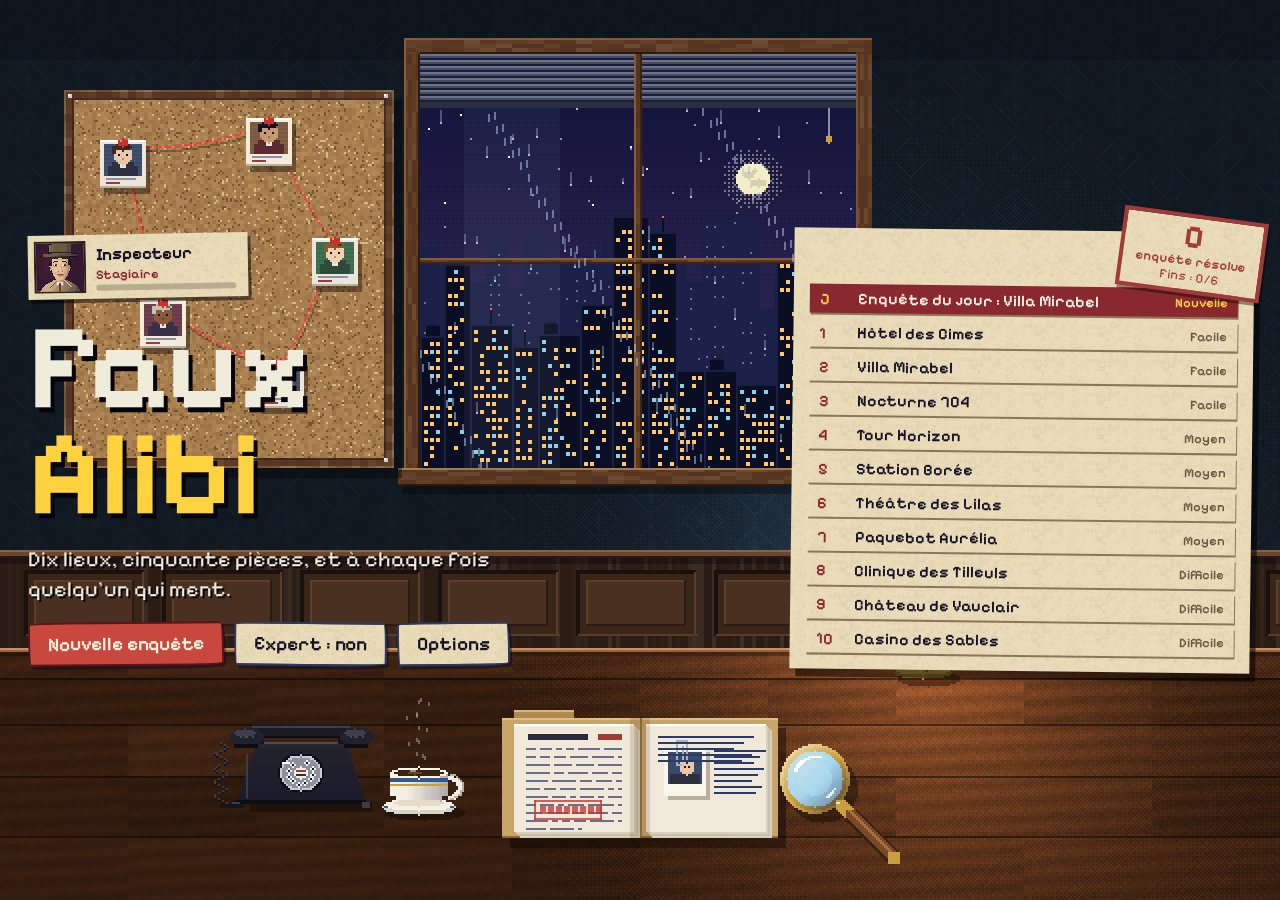
==== commit 3d80546c: "Trois énigmes de logique : qui avait quoi, les pendules, la balance (une seule réponse, vérifiée) Co" ====
--- a/index.html
+++ b/index.html
@@ -758,7 +758,7 @@
   <section id="accueil" class="accueil"><canvas id="ciel"></canvas><div id="acc-ui" class="acc-ui"></div></section>
 </main>
 <script>
-const GEN_SIG='ff6833e1bc';
+const GEN_SIG='1baa020bf1';
 // Agencements faits à la main avec l'éditeur (?editeur) : un par lieu, ils remplacent la carte générée.
 // Le jeu y place toujours lui-même les suspects, les indices, les cachettes et les énigmes.
 // Cartes reçues le 2026-11-08 : les six premiers lieux.
@@ -1292,7 +1292,8 @@
 
 // Algorithme d'énigmes : chaque générateur construit une instance puis la vérifie.
 const PTYPES={code:'Cadenas logique',suite:'Suite numérique',anagramme:'Mot brouillé',cesar:'Message chiffré',ordre:'Ordre des leviers',
-  lumieres:'Tableau de voyants',taquin:'Taquin',tuyaux:'Circuit à relier',menteur:'Les trois gardiens'};
+  lumieres:'Tableau de voyants',taquin:'Taquin',tuyaux:'Circuit à relier',menteur:'Les trois gardiens',
+  grille:'Qui avait quoi ?',horloges:'Les pendules',balance:'La balance'};
 const norm=s=>String(s).toLowerCase().normalize('NFD').replace(/[̀-ͯ]/g,'').replace(/[^a-z0-9]/g,'');
 const WORDS=[['chandelier','Il éclaire sans électricité'],['testament','Il décide de ton héritage'],['poignard','Une petite lame'],['alibi','Ce que chaque suspect défend'],
   ['empreinte','Elle reste sur le verre'],['serrure','La clé y entre'],['horloge','Elle sonne minuit'],['mobile','La raison du crime'],['enquete','Ce que tu mènes'],
@@ -1414,6 +1415,59 @@
       if(ok.length===1)return{type:'menteur',who,st,answer:ok[0],cand:1};
     }
     return{type:'menteur',who,st:[],answer:'A',cand:0};
+  },
+  // Grille de déduction : chacun était dans une pièce et tenait un objet. Des indices, une seule réponse possible.
+  grille(r,l){
+    const n=l>1?4:3,cs=typeof c!=='undefined'&&c&&c.suspects?c.suspects.map(s=>s.prenom):null;
+    const gens=shuffle(r,cs&&cs.length>=n?cs:['Hector','Lise','Paul','Rose','Victor']).slice(0,n);
+    const lieux=shuffle(r,['le salon','la cuisine','la bibliothèque','le jardin','la cave','le grenier']).slice(0,n);
+    const objets=shuffle(r,['la lampe','le livre','la tasse','la clé','le parapluie','la lettre']).slice(0,n);
+    const P=perms(range(n)),tout=[];P.forEach(a=>P.forEach(b=>tout.push([a,b])));
+    const vrai=[pick(r,P),pick(r,P)],cible=int(r,n),qui=s=>s[1].indexOf(cible);
+    const faits=[];
+    for(let i=0;i<n;i++)for(let k=0;k<n;k++){
+      const ici=vrai[0][i]===k,tient=vrai[1][i]===k;
+      faits.push({t:ici?`${gens[i]} était dans ${lieux[k]}.`:`${gens[i]} n'était pas dans ${lieux[k]}.`,f:s=>(s[0][i]===k)===ici,poids:ici?3:1});
+      faits.push({t:tient?`${gens[i]} avait ${objets[k]}.`:`${gens[i]} n'avait pas ${objets[k]}.`,f:s=>(s[1][i]===k)===tient,poids:tient?4:1});
+    }
+    for(let o=0;o<n;o++)for(let k=0;k<n;k++){
+      const ou=vrai[0][vrai[1].indexOf(o)]===k;
+      faits.push({t:ou?`Celui qui avait ${objets[o]} était dans ${lieux[k]}.`:`Celui qui avait ${objets[o]} n'était pas dans ${lieux[k]}.`,f:s=>(s[0][s[1].indexOf(o)]===k)===ou,poids:ou?3:1});
+    }
+    let reste=tout;const clues=[];
+    const reponses=l2=>new Set(l2.map(qui)).size;
+    for(const q of shuffle(r,faits).sort((a,b)=>a.poids-b.poids)){
+      if(reponses(reste)===1&&reste.length<=(l>1?6:4))break;
+      const n2=reste.filter(q.f);if(n2.length<reste.length&&n2.length>0){reste=n2;clues.push(q.t)}
+    }
+    return{type:'grille',gens,question:`Qui avait ${objets[cible]} ?`,clues:shuffle(r,clues),answer:gens[qui(vrai)],cand:reponses(reste)};
+  },
+  // Trois pendules qui avancent ou retardent l'une sur l'autre : quelle heure était-il vraiment ?
+  horloges(r,l){
+    const noms=shuffle(r,['du salon','du hall','de la cuisine','du bureau','de la gare']),n=l>1?3:2,ecarts=range(n).map(()=>(1+int(r,4))*5*(r()<.5?-1:1));
+    const vraie=20*60+int(r,24)*5,montre=[vraie+ecarts[0]];for(let i=1;i<n;i++)montre.push(montre[i-1]+ecarts[i]);
+    const hm=m=>`${Math.floor(m/60)} h ${String(m%60).padStart(2,'0')}`,d=e=>e>0?`avance de ${e} minutes`:`retarde de ${-e} minutes`;
+    const txt=[`La pendule ${noms[0]} ${d(ecarts[0])} sur l'heure exacte.`];
+    for(let i=1;i<n;i++)txt.push(`Celle ${noms[i]} ${d(ecarts[i])} sur celle ${noms[i-1]}.`);
+    txt.push(`Le rendez-vous était fixé à ${hm(montre[n-1])} à la pendule ${noms[n-1]}.`);
+    return{type:'horloges',txt,answer:hm(vraie),cand:1};
+  },
+  // Des pesées sur une balance de cuisine : combien pèse l'objet demandé ?
+  balance(r,l){
+    const noms=shuffle(r,['la boîte rouge','la boîte bleue','la boîte verte','la boîte noire']).slice(0,l>1?3:3),n=noms.length;
+    for(let essai=0;essai<200;essai++){
+      const vrai=shuffle(r,range(9).map(i=>i+1)).slice(0,n),eqs=[];
+      const toutes=[];for(let a=1;a<=9;a++)for(let b=1;b<=9;b++)for(let d=1;d<=9;d++)if(a!==b&&a!==d&&b!==d)toutes.push([a,b,d]);
+      let reste=toutes;
+      for(let t=0;t<12&&reste.length>1;t++){
+        const co=range(n).map(()=>int(r,l>1?3:2));if(co.every(x=>!x)||co.filter(Boolean).length<2)continue;
+        const tot=co.reduce((s,k,i)=>s+k*vrai[i],0),n2=reste.filter(q=>co.reduce((s,k,i)=>s+k*q[i],0)===tot);
+        if(n2.length<reste.length){reste=n2;eqs.push((t0=>t0[0].toUpperCase()+t0.slice(1))(co.map((k,i)=>k?(k>1?k+' × ':'')+noms[i]:null).filter(Boolean).join(' + ')+' = '+tot+' kg'))}
+      }
+      const cible=int(r,n);
+      if(reste.length===1)return{type:'balance',eqs,question:`Combien pèse ${noms[cible]} ?`,note:'Les trois boîtes ont des poids différents, des nombres entiers de 1 à 9 kg.',answer:String(vrai[cible]),cand:1};
+    }
+    return{type:'balance',eqs:[],question:'',answer:'0',cand:0};
   }
 };
 function lightPress(p,i){const n=p.n,x=i%n,y=(i/n)|0;[[0,0],[1,0],[-1,0],[0,1],[0,-1]].forEach(([a,b])=>{const X=x+a,Y=y+b;if(X>=0&&Y>=0&&X<n&&Y<n)p.grid[Y*n+X]=!p.grid[Y*n+X]})}
@@ -1434,6 +1488,8 @@
   if(p.type==='taquin')return p.b.every((v,i)=>v===(i+1)%9);
   if(p.type==='tuyaux')return pipeFlow(p).win;
   if(p.type==='ordre')return p.pick.join(',')===p.answer;
+  if(p.type==='horloges')return String(input).replace(/\D/g,'')===p.answer.replace(/\D/g,'');
+  if(p.type==='balance')return String(input).replace(/\D/g,'')===p.answer;
   return norm(input)===norm(p.answer);
 }
 // Solution exacte, utilisée par le robot et les tests : elle prouve que l'instance se résout.
@@ -7181,6 +7237,9 @@
     h+=`<p>Tourne les pièces pour relier la gauche (ligne ${p.y0+1}) à la droite (ligne ${p.y1+1}).</p><div class="pgrid" style="grid-template-columns:repeat(${p.n},46px)">${p.cells.map((m,i)=>`<button data-g="${i}" aria-label="Pièce ${i+1}"><svg viewBox="0 0 30 30">${seg(m,fl.has(i)?'#a33a3a':'#5a6a8a')}</svg></button>`).join('')}</div>`;
   }
   if(p.type==='menteur'){h+=`<p>Une seule de ces phrases est vraie. Où est la clé ?</p><div class="clue">${p.st.map((s,i)=>`<span><b>${p.who[i]} :</b> ${esc(s.txt)}</span>`).join('')}</div><div class="ligne">${['A','B','C'].map(x=>`<button class="etiq" data-m="${x}">Tiroir ${x}</button>`).join('')}</div>`}
+  if(p.type==='grille')h+=`<p>Relis ces indices et déduis-en la réponse : une seule possibilité tient.</p><div class="clue">${p.clues.map(t=>`<span>${esc(t)}</span>`).join('')}</div><p><b>${esc(p.question)}</b></p><div class="ligne">${p.gens.map(n=>`<button class="etiq" data-m="${esc(n)}">${esc(n)}</button>`).join('')}</div>`;
+  if(p.type==='horloges'){h+=`<p>Un mot glissé sous la pendule. Toutes les pendules de la maison sont fausses…</p><div class="clue">${p.txt.map(t=>`<span>${esc(t)}</span>`).join('')}</div><p><b>Quelle heure était-il vraiment ?</b> (par exemple 21 h 35)</p>`;field=1}
+  if(p.type==='balance'){h+=`<p>Des pesées notées au crayon, sur le carnet de la balance.</p><div class="clue">${p.eqs.map(t=>`<span class="code">${esc(t)}</span>`).join('')}</div><p class="petit">${esc(p.note)}</p><p><b>${esc(p.question)}</b> (en kg)</p>`;field=1}
   if(field)h+=`<form id="pz-f" class="ligne"><input id="pz-in" type="text" autocomplete="off" aria-label="Réponse" value="${esc(z.input)}"><button class="etiq">Valider</button></form>`;
   if(z.msg)h+=`<p class="err">${esc(z.msg)}</p>`;
   h+=`<div class="ligne">${z.aide?'<button class="etiq alt" data-x="force">Forcer la serrure</button>':''}<button class="etiq alt" data-x="ferme">Plus tard</button></div>`;
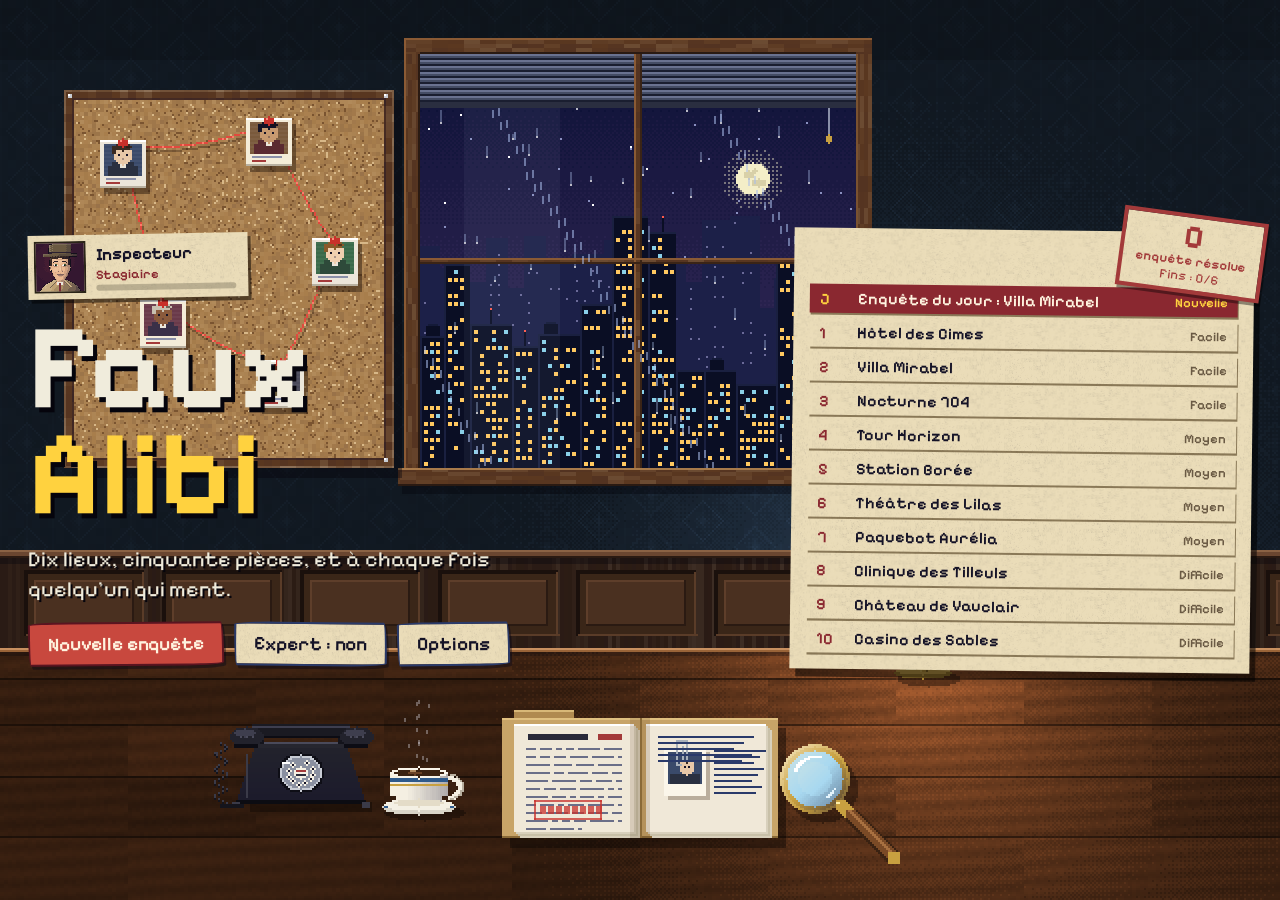
==== commit b2ff95ff: "Toutes les images : contour teinté et léger relief sur les bords ; motif du grand vase redessiné Co-" ====
--- a/index.html
+++ b/index.html
@@ -729,6 +729,27 @@
 .ds-cloche{margin:0;padding-left:18px}.ds-cloche li{font:600 14.5px/1.25 var(--f);color:#a33a3a;margin:2px 0}
 .ds-rien{color:#5a4a30;font-style:italic}.ds-mobile{color:#a33a3a;font-weight:700}
 @media (max-width:520px){.dossier-s header img{width:72px;height:72px}.dossier-s{padding:10px}.tete{flex-basis:66px}.tete img{width:46px;height:46px}}
+
+/* ——— Menu de construction : bois et papier ——— */
+.ed-barre{background:linear-gradient(#5a3a22,#3a2414);border-bottom:3px solid #c8983a;box-shadow:0 2px 0 rgba(0,0,0,.4)}
+.ed-barre button,.ed-barre select{background:linear-gradient(#f4e8c8,#d8c49a);color:#2a1c10;border:1px solid #8a6a3a;box-shadow:0 2px 0 #2a1c10}
+.ed-barre button:hover{background:linear-gradient(#fff4d8,#e8d4a8)}
+.ed-barre button[aria-pressed="true"]{background:linear-gradient(#ffd86a,#e0a830);border-color:#6a4410}
+.ed-barre button.fort{background:linear-gradient(#8ad89a,#4a9a5a);color:#0a2010}
+.ed-outils button{display:flex;align-items:center;gap:5px;padding:3px 8px 3px 4px}.ed-outils img{width:26px;height:26px;image-rendering:pixelated;background:rgba(42,28,16,.15);border-radius:3px}
+.ed-panneau{background:#efe3c4 var(--grain);color:#2a1c10;border-left:3px solid #c8983a}
+.ed-panneau .ed-aide{color:#5a4224;background:rgba(255,248,228,.7);padding:6px 8px;border-left:3px solid #c8983a}
+.ed-panneau .petit{color:#6a5434}.ed-panneau h3{color:#8a2830}
+.ed-panneau button{background:#fff8e4;color:#2a1c10;border:1px solid #c8b088;box-shadow:1px 1px 0 rgba(0,0,0,.15)}
+.ed-panneau button:hover{background:#fff1c8}.ed-panneau button.pris{background:#ffd86a;border-color:#8a6a2a}
+.ed-panneau button.danger{background:#f2c8c0;border-color:#a8404a;color:#5a1010}
+.ed-panneau .ed-cherche,.ed-panneau input[type=number]{background:#fff8e4;color:#2a1c10;border:1px solid #c8b088}
+.ed-titre{font:700 13px system-ui;color:#8a2830;text-transform:uppercase;letter-spacing:.06em;margin-top:4px}
+.ed-cats{display:grid;grid-template-columns:repeat(auto-fill,minmax(76px,1fr));gap:4px}
+.ed-cats button{display:grid;justify-items:center;gap:2px;padding:4px 2px;font-size:11px}.ed-cats img{height:30px;max-width:100%;object-fit:contain;image-rendering:pixelated}
+.ed-palette.recents{grid-template-columns:repeat(auto-fill,minmax(56px,1fr))}.ed-palette.recents span{display:none}.ed-palette.recents img{height:38px}
+.ed-palette button{background:#fff8e4}
+.ed-etat{background:#2a1c10;border-top:3px solid #c8983a}
 </style>
 </head>
 <body>
@@ -758,7 +779,7 @@
   <section id="accueil" class="accueil"><canvas id="ciel"></canvas><div id="acc-ui" class="acc-ui"></div></section>
 </main>
 <script>
-const GEN_SIG='1baa020bf1';
+const GEN_SIG='91287da4cf';
 // Agencements faits à la main avec l'éditeur (?editeur) : un par lieu, ils remplacent la carte générée.
 // Le jeu y place toujours lui-même les suspects, les indices, les cachettes et les énigmes.
 // Cartes reçues le 2026-11-08 : les six premiers lieux.
@@ -1503,12 +1524,12 @@
 
 // Génération de la carte : architecture, mobilier, portes, cachettes, énigmes d'objets et audit.
 let MW=62,MH=33;
-const FP={mur:[1,1],porte:[2,1],porteL:[1,2],sofaL:[1,3],sofaR:[1,3],bedL:[3,2],bedR:[3,2],tableL:[2,3],aquarium:[2,1],coffrefort:[1,1],billard:[3,2],paravent:[2,1],gramophone:[1,1],vaisselier:[2,1],buste:[1,1],cage:[1,1],jukebox:[1,1],television:[1,1],harpe:[1,1],cabine:[2,2],escalier:[2,1],secours:[2,1],chariot:[2,1],valise:[1,1],bascule:[1,1],banquette:[2,1],fontaine:[1,1],radio:[2,1],skis:[1,1],portant:[2,1],bouee:[1,1],barre:[2,1],perfusion:[1,1],brancard:[2,1],armure:[1,1],bandit:[1,1],jetons:[1,1],portemanteau:[1,1],parapluies:[1,1],chaussures:[2,1],videpoche:[2,1],banc:[2,1],shelf:[2,1],cabinet:[2,1],fridge:[1,1],stove:[2,1],sink:[2,1],counter:[2,1],locker:[1,1],rack:[1,1],vanity:[2,1],wardrobe:[2,1],piano:[3,2],fireplace:[3,1],bar:[4,1],clock:[1,1],
+const FP={vase:[1,1],livres:[1,1],statue:[1,1],echelle:[1,1],poele:[1,1],cartons:[1,1],mur:[1,1],porte:[2,1],porteL:[1,2],sofaL:[1,3],sofaR:[1,3],bedL:[3,2],bedR:[3,2],tableL:[2,3],aquarium:[2,1],coffrefort:[1,1],billard:[3,2],paravent:[2,1],gramophone:[1,1],vaisselier:[2,1],buste:[1,1],cage:[1,1],jukebox:[1,1],television:[1,1],harpe:[1,1],cabine:[2,2],escalier:[2,1],secours:[2,1],chariot:[2,1],valise:[1,1],bascule:[1,1],banquette:[2,1],fontaine:[1,1],radio:[2,1],skis:[1,1],portant:[2,1],bouee:[1,1],barre:[2,1],perfusion:[1,1],brancard:[2,1],armure:[1,1],bandit:[1,1],jetons:[1,1],portemanteau:[1,1],parapluies:[1,1],chaussures:[2,1],videpoche:[2,1],banc:[2,1],shelf:[2,1],cabinet:[2,1],fridge:[1,1],stove:[2,1],sink:[2,1],counter:[2,1],locker:[1,1],rack:[1,1],vanity:[2,1],wardrobe:[2,1],piano:[3,2],fireplace:[3,1],bar:[4,1],clock:[1,1],
   console:[3,1],labbench:[3,1],planter:[3,1],table:[3,2],rtable:[2,2],chair:[1,1],sofa:[3,1],armchair:[1,1],bed:[2,3],crate:[1,1],barrel:[1,1],plant:[1,1],mannequin:[1,1],spot:[1,1],ropes:[1,1],
   trunk:[2,1],lamp:[1,1],globe:[1,1],stool:[1,1],tank:[1,1],tub:[3,1],toilet:[1,1],shower:[2,1],desk:[3,1],pcdesk:[3,1],commode:[2,1],chevet:[1,1],lift:[2,1],medic:[1,1],washer:[1,1],copier:[1,1],roulette:[3,2],engine:[3,2],
   chairB:[1,1],chairL:[1,1],chairR:[1,1],armchairB:[1,1],armchairL:[1,1],armchairR:[1,1],sofaB:[3,1],basse:[3,1]};
 const DECO=[['chariot','valise'],['bascule','valise'],['banquette','valise'],['fontaine','fontaine'],['radio','skis'],['portant','portant'],['bouee','barre'],['perfusion','brancard'],['armure','armure'],['bandit','jetons','bandit']];
-const FLAVOR={aquarium:["Les poissons tournent en rond. Rien au fond, à part du sable."],coffrefort:["Il est solidement fermé. Quelqu'un connaît la combinaison."],billard:["Une partie abandonnée en cours."],paravent:["Derrière, une robe de chambre pendue."],gramophone:["Un vieux disque de jazz, rayé."],vaisselier:["La belle vaisselle des grands jours."],buste:["Un illustre inconnu au regard sévère."],cage:["L'oiseau vous regarde sans rien dire."],jukebox:["La dernière chanson choisie : un slow."],television:["Un écran tout gris, plein de neige."],harpe:["Une corde est cassée."],cabine:['La cuvette est propre. Le dérouleur est presque vide.',"Quelqu'un a griffonné un numéro sur la cloison, à moitié effacé."],chariot:['Des serviettes propres et de petits savons.'],valise:["Une étiquette à moitié arrachée. Elle est vide."],bascule:['Il se balance encore un peu.'],banquette:['Le velours est usé aux accoudoirs.'],fontaine:["Elle glougloute toute seule."],radio:['Rien que du grésillement.'],skis:['Les fartages sont encore frais.'],portant:['Des costumes de scène qui sentent la naphtaline.'],bouee:['Elle porte le nom du navire.'],barre:['Elle est bloquée depuis le départ.'],perfusion:["La poche est presque vide."],brancard:['Les draps sont propres.'],armure:["Il n'y a personne dedans. Enfin, j'espère."],bandit:['Trois citrons. Encore perdu.'],jetons:['Quelques jetons abandonnés en plein jeu.'],portemanteau:['Des manteaux encore humides de pluie.','Un chapeau, une écharpe, un vieux pardessus.'],parapluies:['Trois parapluies, encore mouillés.'],chaussures:["Des chaussures bien alignées. Personne n'est sorti ce soir."],videpoche:['Un vide-poches, quelques clés sans étiquette.','Une petite coupelle et le courrier du matin.'],banc:['Un banc pour se déchausser.'],shelf:['Des rangées de livres, rien de plus.','Les reliures sentent le vieux cuir.'],cabinet:['Des tiroirs bien rangés, sans surprise.'],crate:['Des clous et de la paille.'],trunk:['Des vêtements pliés et de vieux journaux.'],
+const FLAVOR={vase:["De l’eau croupie et trois tiges fanées."],livres:["Des romans policiers, cornés aux bons endroits."],statue:["Le socle sonne creux… non, plein."],echelle:["Un barreau grince."],poele:["Encore tiède. Rien dans les cendres."],cartons:["De vieux journaux et des guirlandes de Noël."],aquarium:["Les poissons tournent en rond. Rien au fond, à part du sable."],coffrefort:["Il est solidement fermé. Quelqu'un connaît la combinaison."],billard:["Une partie abandonnée en cours."],paravent:["Derrière, une robe de chambre pendue."],gramophone:["Un vieux disque de jazz, rayé."],vaisselier:["La belle vaisselle des grands jours."],buste:["Un illustre inconnu au regard sévère."],cage:["L'oiseau vous regarde sans rien dire."],jukebox:["La dernière chanson choisie : un slow."],television:["Un écran tout gris, plein de neige."],harpe:["Une corde est cassée."],cabine:['La cuvette est propre. Le dérouleur est presque vide.',"Quelqu'un a griffonné un numéro sur la cloison, à moitié effacé."],chariot:['Des serviettes propres et de petits savons.'],valise:["Une étiquette à moitié arrachée. Elle est vide."],bascule:['Il se balance encore un peu.'],banquette:['Le velours est usé aux accoudoirs.'],fontaine:["Elle glougloute toute seule."],radio:['Rien que du grésillement.'],skis:['Les fartages sont encore frais.'],portant:['Des costumes de scène qui sentent la naphtaline.'],bouee:['Elle porte le nom du navire.'],barre:['Elle est bloquée depuis le départ.'],perfusion:["La poche est presque vide."],brancard:['Les draps sont propres.'],armure:["Il n'y a personne dedans. Enfin, j'espère."],bandit:['Trois citrons. Encore perdu.'],jetons:['Quelques jetons abandonnés en plein jeu.'],portemanteau:['Des manteaux encore humides de pluie.','Un chapeau, une écharpe, un vieux pardessus.'],parapluies:['Trois parapluies, encore mouillés.'],chaussures:["Des chaussures bien alignées. Personne n'est sorti ce soir."],videpoche:['Un vide-poches, quelques clés sans étiquette.','Une petite coupelle et le courrier du matin.'],banc:['Un banc pour se déchausser.'],shelf:['Des rangées de livres, rien de plus.','Les reliures sentent le vieux cuir.'],cabinet:['Des tiroirs bien rangés, sans surprise.'],crate:['Des clous et de la paille.'],trunk:['Des vêtements pliés et de vieux journaux.'],
  barrel:['Ça sonne plein.'],table:['Quelques papiers sans intérêt.','Des tasses encore tièdes.'],clock:['Elle tique trop fort pour être honnête.','Elle retarde de deux minutes.'],plant:['La terre est humide. Quelqu\'un en prend soin.'],
  locker:['Un casier vide, qui sent le renfermé.'],lamp:['L\'ampoule grésille.'],lift:['L\'ascenseur est à l\'arrêt, impossible de l\'appeler.','Le bouton ne répond plus. Rien à faire.'],tub:['La baignoire est sèche.'],toilet:['Rien ici. Heureusement.'],shower:['Le carrelage est encore humide.'],
  escalier:["L'escalier de service. Une corde rouge barre le passage : « Fermé pendant la tempête ».","Une fine couche de poussière couvre les marches : personne n'est monté ce soir."],
@@ -1549,7 +1570,7 @@
   return{P:{r:P.r,l:P.l,c:c2},aj};
 };
 const avecEtage=(P,E)=>{const X=Math.max(...[...P.r,...P.c].map(q=>q[0]+q[2]))+5;return{r:P.r,l:P.l,c:[...P.c,[X,12,21,3,E.palier],[X,3,10,6,E.p[0][0]],[X+11,3,10,6,E.p[1][0]]]}};
-const SH_HAUT=['paravent','vaisselier','harpe','cabine','escalier','secours','shelf','wardrobe','fridge','locker','clock','medic','rack','shower','lift','cabinet','vanity','lamp','plant'];
+const SH_HAUT=['statue','echelle','paravent','vaisselier','harpe','cabine','escalier','secours','shelf','wardrobe','fridge','locker','clock','medic','rack','shower','lift','cabinet','vanity','lamp','plant'];
 const DIFFW={facile:{lock:1,eni:2,pz:2,bonus:1},moyen:{lock:1,eni:3,pz:3,bonus:1},difficile:{lock:2,eni:4,pz:3,bonus:2},expert:{lock:2,eni:4,pz:3,bonus:2}};
 
 // Un agencement fait à l'éditeur remplace la carte générée ; s'il ne permet pas une partie complète, on garde la carte générée
@@ -2073,13 +2094,27 @@
   R(g,tone(c,-.62),x,y,w,h);R(g,c,x+1,y+1,w-2,h-2);R(g,tone(c,.28),x+1,y+1,w-2,1);R(g,tone(c,.12),x+1,y+2,1,h-4);
   R(g,tone(c,-.28),x+1,y+h-3,w-2,2);R(g,tone(c,-.16),x+w-2,y+2,1,h-4);
 }
-function outlineSprite(k,col='#141226'){
-  const g=k.getContext('2d'),W=k.width,H=k.height,d=g.getImageData(0,0,W,H),a=d.data,o=[];
+// Finition de chaque image : contour teinté (une version très sombre de la couleur qu'il borde, plus doux
+// qu'un noir uniforme) et léger relief sur les bords, éclairés en haut à gauche comme tout le jeu.
+let FINITION=true;
+function outlineSprite(k,col){
+  const g=k.getContext('2d'),W=k.width,H=k.height,d=g.getImageData(0,0,W,H),a=d.data,src=new Uint8ClampedArray(a),plein=i=>src[i*4+3]>120;
+  const fixe=col?hx(col):null,fond=[20,18,38];
   for(let y=0;y<H;y++)for(let x=0;x<W;x++){
-    if(a[(y*W+x)*4+3]>0)continue;
-    for(const[p,q]of[[1,0],[-1,0],[0,1],[0,-1]]){const X=x+p,Y=y+q;if(X>=0&&Y>=0&&X<W&&Y<H&&a[(Y*W+X)*4+3]>120){o.push([x,y]);break}}
-  }
-  o.forEach(([x,y])=>R(g,col,x,y));
+    const i=y*W+x,p=i*4;
+    if(src[p+3]>0){
+      if(!FINITION||!plein(i))continue;
+      const vide=(X,Y)=>X<0||Y<0||X>=W||Y>=H||!plein(Y*W+X),f=(vide(x,y-1)||vide(x-1,y))?1.1:(vide(x,y+1)||vide(x+1,y))?.9:1;
+      if(f!==1)for(let c0=0;c0<3;c0++)a[p+c0]=f>1?src[p+c0]+(255-src[p+c0])*.1:src[p+c0]*f;
+      continue;
+    }
+    let n=0,r=0,gg=0,b=0;
+    for(const[dx,dy]of[[1,0],[-1,0],[0,1],[0,-1]]){const X=x+dx,Y=y+dy;if(X<0||Y<0||X>=W||Y>=H)continue;const j=Y*W+X;if(plein(j)){n++;r+=src[j*4];gg+=src[j*4+1];b+=src[j*4+2]}}
+    if(!n)continue;
+    const cl=fixe||(FINITION?[r/n*.3+fond[0]*.7,gg/n*.3+fond[1]*.7,b/n*.3+fond[2]*.7]:fond);
+    a[p]=cl[0];a[p+1]=cl[1];a[p+2]=cl[2];a[p+3]=255;
+  }
+  g.putImageData(d,0,0);
   return k;
 }
 
@@ -4524,6 +4559,45 @@
 });
 Object.assign(SH,{mur:30,porte:30,porteL:32});
 
+// ——— Six décors de plus pour l'éditeur ———
+Object.assign(SPR,{
+  vase(g,v){
+    const c0=['#2e5a9a','#9a2e3a','#2e7a5a','#c8a040'][v%4];
+    ellipseP(g,8,20,6,6,'#f0ece4');ellipseP(g,8,20,5,5,'#f8f4ec');R(g,'#f0ece4',5,9,6,4);R(g,'#d8d4cc',5,12,6,1);
+    R(g,c0,3,17,10,1);R(g,c0,3,22,10,1);for(let i=0;i<3;i++){const x=5+i*3;R(g,c0,x,19,1,1);R(g,c0,x-1,20,3,1);R(g,c0,x,21,1,1)}R(g,'#ffffff',4,15,1,8);R(g,'#c8c4bc',12,16,1,8);
+    [[4,3,'#e8484a'],[8,1,'#ffd23f'],[11,4,'#f08ac0'],[6,6,'#ffffff']].forEach(([x,y,f])=>{R(g,'#3d8a3e',x+1,y+2,1,6);disque(g,x+1,y+1,1,f)});
+  },
+  livres(g,v){
+    const cols=['#a33a3a','#2e6a8c','#3d7a4c','#c29a3a','#6b3d78','#3a3a5c'];
+    for(let i=0;i<5;i++){const w=12-((i*3+v)%4),x=2+((i*5+v)%3),y=14-i*3,col=cols[(i+v)%6];R(g,col,x,y,w,3);R(g,tone(col,.3),x,y,w,1);R(g,'#f4ecd8',x+w-1,y+1,1,2);R(g,'#e8c060',x+2,y+1,1,1)}
+  },
+  statue(g,v){
+    const p=['#e8e4dc','#c8c0b0','#8a939e'][v%3];
+    R(g,tone(p,-.1),2,34,12,8);R(g,tone(p,.15),2,34,12,2);R(g,tone(p,-.3),2,41,12,1);
+    R(g,p,5,14,6,20);R(g,tone(p,.2),5,14,2,20);R(g,tone(p,-.25),10,16,1,18);for(let y=20;y<34;y+=3)R(g,tone(p,-.12),6,y,4,1);
+    R(g,p,4,12,8,4);R(g,p,3,13,2,8);R(g,p,11,13,2,6);R(g,p,12,8,2,6);
+    disque(g,8,7,3,p);R(g,tone(p,.25),6,5,2,3);R(g,tone(p,-.3),10,6,1,3);
+  },
+  echelle(g,v){
+    const b=BOIS_M[v%4];
+    for(let y=0;y<42;y++){R(g,tone(b,.1),2+Math.round(y*.06),y,2,1);R(g,tone(b,-.15),12-Math.round(y*.06),y,2,1)}
+    for(let y=6;y<40;y+=8){R(g,tone(b,.2),3,y,10,2);R(g,tone(b,-.3),3,y+2,10,1)}
+    R(g,'#8a939e',7,1,2,40);
+  },
+  poele(g,v){
+    R(g,'#2a2a30',7,0,3,14);R(g,'#4a4a52',7,0,1,14);R(g,'#1a1a20',6,12,5,2);
+    R(g,'#2a2a30',2,14,12,18);R(g,'#4a4a52',2,14,12,2);R(g,'#1a1a20',2,30,12,2);
+    R(g,'#5a2a10',5,19,6,7);R(g,'#ff8a2a',6,21,4,4);R(g,'#ffd23f',7,22,2,2);R(g,'#8a939e',4,18,8,1);
+    pied(g,3,32,4,'#1a1a20');pied(g,11,32,4,'#1a1a20');
+  },
+  cartons(g,v){
+    const k='#b88a4a';
+    caisse(g,1,12,14,12,3,k,v,'#c89a5a');R(g,'#e8d8b0',7,12,2,12);R(g,'#5a3a1a',3,17,4,2);
+    caisse(g,3,2,10,10,3,tone(k,.08),v+1,'#d0a868');R(g,'#e8d8b0',7,2,2,10);
+  }
+});
+Object.assign(SH,{vase:24,livres:18,statue:42,echelle:42,poele:36,cartons:24});
+
 // Cinq mini-jeux de plus : défaire un lit, soulever des coussins, remettre une horloge à l'heure,
 // déplacer un pot sans le renverser, rejouer une mélodie au piano.
 function toile(shell,txt){
@@ -5747,7 +5821,7 @@
   if(O_==='ajout'){
     if(!ED.ajout)return pan();const n=ED.ajout,[fw,fh]=FP[n],x=cx-((fw-1)>>1),y=cy-fh+1;
     if(!edLibre(n,x,y,-1)){ED.msg='Pas de place ici pour ce meuble (mur, autre meuble, ou juste devant une porte).';edEtat();return}
-    edModifie(C=>{C.furn.push([n,x,y,(Math.random()*1e6)|0])});ED.sel={meuble:edCarte().furn.length-1};return;
+    edModifie(C=>{C.furn.push([n,x,y,(Math.random()*1e6)|0])});ED.sel={meuble:edCarte().furn.length-1};ED.recents=[n,...(ED.recents||[]).filter(q=>q!==n)].slice(0,8);return;
   }
   if(O_==='murs'){
     if(ED.murMode==='porte'){edPercePorte(cx,cy);return}
@@ -5835,7 +5909,7 @@
     ${nm?`<p class="petit">Modèle</p><div class="ed-modeles">${range(nm).map(k=>`<button data-ed="modele" data-v="${k}" class="${(op.mod??(n==='bed'?-1:CU.furn[s.meuble][3]%10))===k?'pris':''}"><img alt="" src="${edVignette(n,CU.furn[s.meuble][3],{...op,mod:k})}"></button>`).join('')}</div>`
       :/^(lift|escalier|secours)$/.test(n)?'':`<p class="petit">Aspect</p><div class="ed-modeles">${edAspects(CU.furn[s.meuble][3]).map(v=>`<button data-ed="aspectv" data-v="${v}" class="${v===CU.furn[s.meuble][3]?'pris':''}"><img alt="" src="${edVignette(n,v,op)}"></button>`).join('')}</div>`}
     <p class="petit">Flèches du clavier : déplacer d'une case.</p>`}
-  if(O_==='ajout'){h+=`<input id="ed-cherche" class="ed-cherche" placeholder="Chercher un meuble…" value="${esc(ED.cherche||'')}"><div class="ed-palette">${Object.keys(FP).filter(n=>SPR[n]&&(!ED.cherche||edNom(n).toLowerCase().includes(ED.cherche.toLowerCase())||n.includes(ED.cherche))).sort((a,b)=>edNom(a).localeCompare(edNom(b))).map(n=>`<button data-ed="prends" data-v="${n}" class="${ED.ajout===n?'pris':''}" title="${esc(edNom(n))}"><img alt="" src="${edIcone(n).toDataURL()}"><span>${esc(edNom(n))}</span></button>`).join('')}</div>`}
+  if(O_==='ajout')h+=edPalette();
   if(O_==='pieces'&&!(s&&s.rect!=null))h+=`<h3>Créer une pièce</h3><label class="ed-champ">Nom <input id="ed-nompiece" class="ed-cherche" maxlength="28" value="${esc(ED.nomPiece||'Nouvelle pièce')}"></label><button data-ed="creer" class="${ED.creer?'pris':''}">${ED.creer?'Trace-la sur la carte…':'Tracer la nouvelle pièce'}</button><p class="petit">Place-la contre une autre pièce : une case de mur sur le côté, ou trois rangées en haut et en bas. Une porte se pose toute seule.</p>`;
   if(O_==='pieces'&&s&&s.rect!=null){const R0=CU.plan.r.concat(CU.plan.c),q0=R0[s.rect];if(q0&&q0[4]&&(CU.crees||[]).includes(q0[4]))h+=`<button data-ed="supprpiece" class="danger">Supprimer « ${esc(q0[4])} »</button>`}
   if(O_==='pieces'&&s&&s.rect!=null){const R=CU.plan.r.concat(CU.plan.c),q=R[s.rect],A=W.areas.find(A=>A.rects.some(r=>r.x0===q[0]&&r.y0===q[1]));
@@ -5867,7 +5941,7 @@
   const e=$('ed');
   e.innerHTML=`<header id="ed-barre" class="ed-barre">
     <select id="ed-lv" aria-label="Lieu">${LEVELS.slice(0,10).map((l,i)=>`<option value="${i}">${i+1}. ${esc(l.nom)}</option>`).join('')}</select>
-    <span class="ed-outils" role="toolbar">${ED_OUTILS.map(([k,l])=>`<button data-ed-outil="${k}">${l}</button>`).join('')}</span>
+    <span class="ed-outils" role="toolbar">${ED_OUTILS.map(([k,l])=>`<button data-ed-outil="${k}" title="${esc(l)}"><img alt="" src="${edIconeOutil(k)}"><span>${l}</span></button>`).join('')}</span>
     <span class="ed-groupe"><button data-ed="annule" title="Annuler (Ctrl+Z)">↶</button><button data-ed="refait" title="Rétablir (Ctrl+Y)">↷</button><button data-ed="grille" title="Quadrillage">#</button><button data-ed="moins" title="Dézoomer">−</button><button data-ed="plus" title="Zoomer">+</button><button data-ed="centre" title="Tout voir">⤢</button></span>
     <span class="ed-groupe"><button data-ed="essai-n">Tester</button><button data-ed="essai-e">Tester en expert</button></span>
     <span class="ed-groupe"><button data-ed="exporte" class="fort">Exporter</button><button data-ed="copie">Copier</button><button data-ed="importe">Importer</button><input type="file" id="ed-fichier" accept=".json,application/json" hidden></span>
@@ -5910,6 +5984,7 @@
   if(a==='base'){if(!b.classList.contains('sur')){b.classList.add('sur');b.textContent='Sûr ? Re-clique';setTimeout(()=>{b.classList.remove('sur');b.textContent='Carte générée'},3000);return}
     b.classList.remove('sur');b.textContent='Carte générée';const avant=JSON.stringify(CU);ED.hist.push(avant);ED.base=(ED.base||0)+1;ED.cartes[ED.lv]=edBase(1000+ED.lv*7+ED.base*101);ED.msg='Nouvelle carte générée (Annuler pour revenir).';edSauve();edConstruit();edPanneau();edBarre()}
   if(a==='prends'){ED.ajout=ED.ajout===v?null:v;edPanneau()}
+  if(a==='cat'){ED.cat=v;ED.cherche='';edPanneau()}
   if(a==='tableau'){ED.tabN=+v;edPanneau()}
   if(a==='miroir'&&s&&s.meuble!=null)edMiroir();
   if(a==='murmode'){ED.murMode=v;edPanneau()}
@@ -6058,6 +6133,45 @@
   const ok=edModifie(C=>{C.liens=[...(C.liens||[]),[na,nb]];const noms=edNomsAires(C);C.portes=C.portes||{};C.portes[noms.indexOf(na)+'-'+noms.indexOf(nb)]=pos},true);
   if(ok){ED.msg='Porte ajoutée entre « '+na+' » et « '+nb+' ».';edEtat()}
   return true;
+}
+
+// ——— Le menu de construction : des catégories, des récents, une icône par outil ———
+const ED_CATS=[
+  ['salon','Salon','armchairR',/^(sofa|armchair|basse|fireplace|piano|gramophone|harpe|jukebox|television|billard|bar$|banquette|vaisselier|paravent|aquarium|cage)/],
+  ['chambre','Chambre','bed',/^(bed|chevet|wardrobe|commode|vanity|trunk|valise|portant|mannequin|paravent)/],
+  ['cuisine','Cuisine','stove',/^(fridge|stove|sink|counter|table|rtable|chair|stool|poele)/],
+  ['bain','Bain','tub',/^(tub|toilet|shower|sink|medic|washer|cabine|bascule)/],
+  ['bureau','Bureau','desk',/^(desk|pcdesk|shelf|cabinet|copier|console|coffrefort|livres|globe|clock)/],
+  ['deco','Décor','plant',/^(plant|planter|lamp|vase|statue|buste|armure|fontaine|cage|aquarium|livres|globe|clock|banc|portemanteau|parapluies|chaussures|videpoche)/],
+  ['stock','Rangement','crate',/^(barre|crate|barrel|trunk|locker|cartons|echelle|chariot|valise|ropes|skis|bouee|portant)/],
+  ['tech','Technique','engine',/^(engine|tank|labbench|rack|console|spot|radio|perfusion|brancard|weights|treadmill|bandit|roulette|jetons|winerack|skirack)/],
+  ['struct','Structure','escalier',/^(mur|porte|escalier|secours|lift)/]
+];
+const edTousMeubles=()=>Object.keys(FP).filter(n=>SPR[n]);
+function edPalette(){
+  const tous=edTousMeubles(),q=(ED.cherche||'').toLowerCase(),cat=ED.cat||'salon';
+  const classes=n=>ED_CATS.filter(([,,,re])=>re.test(n)).map(c0=>c0[0]),divers=tous.filter(n=>!classes(n).length);
+  const liste=q?tous.filter(n=>edNom(n).toLowerCase().includes(q)||n.includes(q)):cat==='divers'?divers:tous.filter(n=>classes(n).includes(cat));
+  const bouton=n=>`<button data-ed="prends" data-v="${n}" class="${ED.ajout===n?'pris':''}" title="${esc(edNom(n))}"><img alt="" src="${edIcone(n).toDataURL()}"><span>${esc(edNom(n))}</span></button>`;
+  const rec=(ED.recents||[]).filter(n=>FP[n]);
+  return `<input id="ed-cherche" class="ed-cherche" placeholder="Chercher parmi ${tous.length} meubles…" value="${esc(ED.cherche||'')}">
+    ${rec.length?`<p class="ed-titre">Récents</p><div class="ed-palette recents">${rec.map(bouton).join('')}</div>`:''}
+    <div class="ed-cats" role="tablist">${[...ED_CATS,['divers','Divers','valise']].map(([k,l,ic])=>`<button data-ed="cat" data-v="${k}" class="${!q&&cat===k?'pris':''}" role="tab" aria-selected="${!q&&cat===k}"><img alt="" src="${edIcone(ic).toDataURL()}"><span>${l}</span></button>`).join('')}</div>
+    <p class="ed-titre">${q?'Résultats':(ED_CATS.find(c0=>c0[0]===cat)||[0,'Divers'])[1]} · ${liste.length}</p>
+    <div class="ed-palette">${liste.sort((a,b)=>edNom(a).localeCompare(edNom(b))).map(bouton).join('')||'<p class="petit">Aucun meuble ne porte ce nom.</p>'}</div>`;
+}
+const ED_ICO=new Map();
+function edIconeOutil(k){
+  if(ED_ICO.has(k))return ED_ICO.get(k);
+  const[q,g]=cv(28,28);g.imageSmoothingEnabled=false;
+  const meuble={meubles:'armchairR',ajout:'plant',murs:'mur',portes:'porte'}[k];
+  if(meuble){const s=edIcone(meuble),f=Math.min(28/s.width,28/s.height);g.drawImage(s,(28-s.width*f)/2,(28-s.height*f)/2,s.width*f,s.height*f)}
+  else if(k==='pieces'){R(g,'#5a4a3a',2,2,24,24);floorTile(g,'parquet',0,0,4,4,'#8a6a44');R(g,'#efe3c4',2,2,24,2);R(g,'#efe3c4',2,2,2,24);R(g,'#efe3c4',24,2,2,24);R(g,'#efe3c4',2,24,24,2)}
+  else if(k==='sol'){floorTile(g,'damier',0,0,6,6,'#8a7a68')}
+  else if(k==='tapis'){R(g,'#d8b35c',3,6,22,16);R(g,'#7a2f35',5,8,18,12);R(g,'#d8b35c',13,12,2,4)}
+  else if(k==='fenetres'){fenetreType(g,-2,2,typeof c!=='undefined'&&c?c.lv:0,3,0)}
+  else if(k==='tableaux'){tableau(g,4,4,0,7)}
+  const u=q.toDataURL();ED_ICO.set(k,u);return u;
 }
 
 // Comptes d'inspecteurs : plusieurs joueurs sur le même appareil, chacun sa partie, ses statistiques et ses réglages.
@@ -6898,7 +7012,7 @@
   G.hover=objAt(p.x,p.y);
   $('jeu').style.cursor=G.hover?G.curH:G.curN;
 }
-const NOM_F={mur:'le mur',porte:'la porte',porteL:'la porte',cabine:'la cabine',aquarium:"l'aquarium",coffrefort:'le coffre-fort',billard:'le billard',paravent:'le paravent',gramophone:'le gramophone',vaisselier:'le vaisselier',buste:'le buste',cage:'la cage à oiseau',jukebox:'le juke-box',television:'la télévision',harpe:'la harpe',portemanteau:'le porte-manteau',parapluies:'le porte-parapluies',chaussures:'le meuble à chaussures',videpoche:'la console',banc:'le banc',shelf:'la bibliothèque',wardrobe:"l'armoire",locker:'le casier',commode:'la commode',chevet:'la table de chevet',desk:'le bureau',pcdesk:'le poste de travail',cabinet:'le buffet',counter:'le plan de travail',bar:'le comptoir',fridge:'le réfrigérateur',medic:"l'armoire à pharmacie",vanity:'la coiffeuse',sink:'le lavabo',trunk:'la malle',crate:'la caisse',barrel:'le tonneau',fireplace:'la cheminée',washer:'la machine à laver',lift:"l'ascenseur",bed:'le lit',sofa:'le canapé',sofaB:'le canapé',armchair:'le fauteuil',armchairL:'le fauteuil',armchairR:'le fauteuil',armchairB:'le fauteuil',clock:"l'horloge",plant:'le pot de fleurs',piano:'le piano',escalier:"l'escalier de service",secours:'la sortie de secours'};
+const NOM_F={vase:'le grand vase',livres:'la pile de livres',statue:'la statue',echelle:"l'escabeau",poele:'le poêle',cartons:'les cartons',mur:'le mur',porte:'la porte',porteL:'la porte',cabine:'la cabine',aquarium:"l'aquarium",coffrefort:'le coffre-fort',billard:'le billard',paravent:'le paravent',gramophone:'le gramophone',vaisselier:'le vaisselier',buste:'le buste',cage:'la cage à oiseau',jukebox:'le juke-box',television:'la télévision',harpe:'la harpe',portemanteau:'le porte-manteau',parapluies:'le porte-parapluies',chaussures:'le meuble à chaussures',videpoche:'la console',banc:'le banc',shelf:'la bibliothèque',wardrobe:"l'armoire",locker:'le casier',commode:'la commode',chevet:'la table de chevet',desk:'le bureau',pcdesk:'le poste de travail',cabinet:'le buffet',counter:'le plan de travail',bar:'le comptoir',fridge:'le réfrigérateur',medic:"l'armoire à pharmacie",vanity:'la coiffeuse',sink:'le lavabo',trunk:'la malle',crate:'la caisse',barrel:'le tonneau',fireplace:'la cheminée',washer:'la machine à laver',lift:"l'ascenseur",bed:'le lit',sofa:'le canapé',sofaB:'le canapé',armchair:'le fauteuil',armchairL:'le fauteuil',armchairR:'le fauteuil',armchairB:'le fauteuil',clock:"l'horloge",plant:'le pot de fleurs',piano:'le piano',escalier:"l'escalier de service",secours:'la sortie de secours'};
 function promptOf(o){
   if(o.kind==='suspect')return`Parler à ${c.suspects[o.s].prenom}`;
   if(o.kind==='vitrine')return`Examiner : ${c.set.rooms[o.room].o}`;
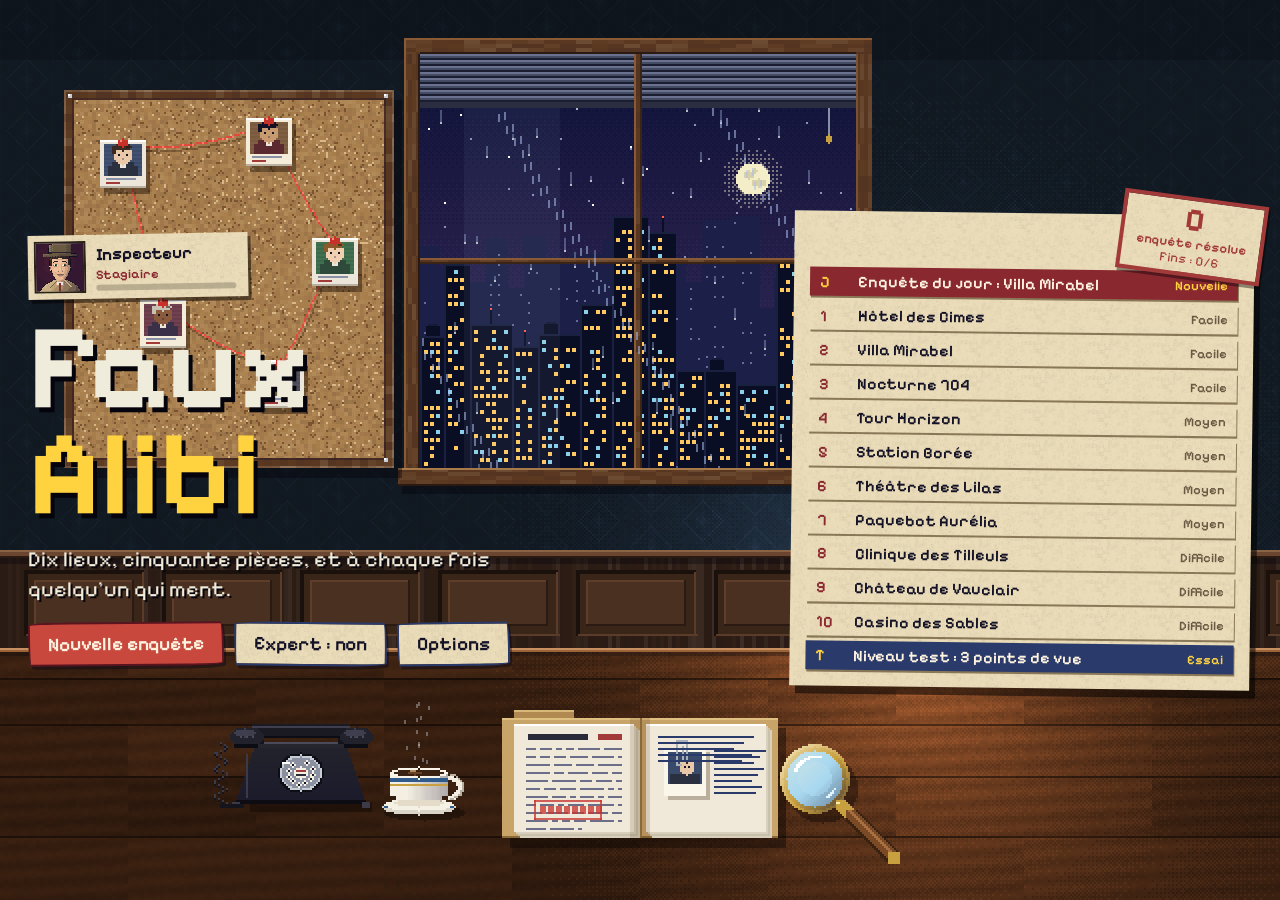
==== commit b3f699bb: "Niveau test : trois points de vue (classique, inclinée, plan) - Vue inclinée : chaque rangée de l'im" ====
--- a/index.html
+++ b/index.html
@@ -750,6 +750,13 @@
 .ed-palette.recents{grid-template-columns:repeat(auto-fill,minmax(56px,1fr))}.ed-palette.recents span{display:none}.ed-palette.recents img{height:38px}
 .ed-palette button{background:#fff8e4}
 .ed-etat{background:#2a1c10;border-top:3px solid #c8983a}
+
+/* Niveau test des points de vue */
+.dossier.essai{background:#2a3a6a;color:#fff4e0}
+.dossier.essai .no,.dossier.essai .dif{color:#ffd23f}
+.vues{position:absolute;top:calc(8px + env(safe-area-inset-top,0px));left:50%;transform:translateX(-50%);z-index:15;display:flex;flex-wrap:wrap;gap:5px;align-items:center;justify-content:center;background:rgba(20,16,36,.85);padding:5px 8px;border-radius:6px;box-shadow:0 2px 0 rgba(0,0,0,.5);max-width:calc(100% - 140px)}
+.vues span{color:#ffd23f;font:600 13px var(--f)}
+.vues .etiq{font-size:13px;padding:4px 9px}
 </style>
 </head>
 <body>
@@ -767,6 +774,7 @@
   <div id="but" class="but" hidden></div>
   <button id="tuto-p" class="tuto-p" data-a="passertuto" hidden>Passer le tutoriel</button>
   <div id="toast" class="toast" hidden></div>
+  <div id="vues" class="vues" hidden></div>
   <div id="prompt" class="prompt" hidden></div>
   <div id="bulle" class="bulle" hidden></div>
   <div id="carte" class="carte" hidden></div>
@@ -5613,6 +5621,71 @@
   <p class="main">Victime : ${esc(c.vName)}, ${esc(c.vrole)}.</p>`;
 }
 
+// Niveau test : trois points de vue de caméra sur la même enquête.
+// 1. Classique : la vue habituelle, de trois quarts.
+// 2. Inclinée : la caméra se penche, le fond s'éloigne et rétrécit, le premier plan grossit (perspective).
+// 3. Plan : vue de dessus, façon dossier d'enquête : pièces nommées, meubles en silhouette, suspects en pions.
+const VUES=['Classique','Inclinée','Plan'];
+function lanceVues(){
+  neuf(1,4242,false,null);S.vuesTest=true;G.vue=0;S.introDone=true;
+  $('vues').hidden=false;majVues();
+  dit(JOUEUR_V,"Niveau test : touche 1, 2 ou 3 (ou les boutons en haut) pour changer de point de vue.",360);
+}
+const JOUEUR_V={get fx(){return S.p.x},get fy(){return S.p.y}};
+function majVues(){const e=$('vues');if(!e)return;e.innerHTML=`<span>Point de vue</span>${VUES.map((n,i)=>`<button class="etiq ${G.vue===i?'actif':''}" data-a="vue" data-v="${i}" aria-pressed="${G.vue===i}">${i+1}. ${n}</button>`).join('')}`}
+function choisitVue(i){G.vue=i;G.vueK=null;majVues();toast('Vue '+VUES[i].toLowerCase(),true)}
+// ——— 2. Vue inclinée : chaque rangée de l'image est redessinée plus ou moins large selon sa profondeur ———
+function vueInclinee(){
+  const k=$('jeu');if(!G.vueK||G.vueK.width!==VW||G.vueK.height!==VH){const[q]=cv(VW,VH);G.vueK=q}
+  if(!G.vueMap||G.vueMap.length!==VH){
+    // largeur relative de chaque rangée : serrée en haut (loin), élargie en bas (près)
+    const s0=y=>.6+.6*(y/VH),cum=[0];for(let y=1;y<VH;y++)cum.push(cum[y-1]+1/s0(y));
+    const mil=Math.round(VH*.6),dec=cum[mil]-VH/2;G.vueMap=cum.map(v=>v-dec);G.vueS=cum.map((_,y)=>s0(y));
+  }
+  const g=G.vueK.getContext('2d');g.clearRect(0,0,VW,VH);g.drawImage(k,0,0);
+  ctx.setTransform(1,0,0,1,0,0);ctx.fillStyle='#04030a';ctx.fillRect(0,0,VW,VH);ctx.imageSmoothingEnabled=false;
+  for(let y=0;y<VH;y++){const sy=Math.round(G.vueMap[y]);if(sy<0||sy>=VH)continue;const w=VW*G.vueS[y];ctx.drawImage(G.vueK,0,sy,VW,1,Math.round((VW-w)/2),y,Math.round(w),1)}
+  const q=ctx.createLinearGradient(0,0,0,VH*.4);q.addColorStop(0,'rgba(8,8,24,.6)');q.addColorStop(1,'rgba(8,8,24,0)');ctx.fillStyle=q;ctx.fillRect(0,0,VW,VH*.4);
+}
+// Un clic sur l'écran retrouve la case visée, quelle que soit la vue
+function sourisVue(sx,sy){
+  if(G.vue===2&&G.vuePlanT){const{ox,oy,z}=G.vuePlanT;return{x:(sx-ox)/z*16,y:(sy-oy)/z*16+4,plan:true}}
+  if(G.vue===1&&G.vueMap){const y=Math.max(0,Math.min(VH-1,Math.round(sy)));return{x:VW/2+(sx-VW/2)/G.vueS[y]+Math.round(cam.x),y:G.vueMap[y]+Math.round(cam.y)}}
+  return null;
+}
+// ——— 3. Vue en plan : un schéma clair de tout l'étage ———
+function vuePlan(){
+  const P=S.p,z=Math.max(4,Math.min(10,Math.floor(Math.min(VW/(MW+2),VH/(MH+2))))),ox=Math.round((VW-MW*z)/2),oy=Math.round((VH-MH*z)/2);G.vuePlanT={ox,oy,z};
+  ctx.setTransform(1,0,0,1,0,0);ctx.imageSmoothingEnabled=false;
+  ctx.fillStyle='#e8dcc0';ctx.fillRect(0,0,VW,VH);
+  ctx.strokeStyle='rgba(60,80,140,.12)';ctx.lineWidth=1;for(let x=ox%z;x<VW;x+=z){ctx.beginPath();ctx.moveTo(x+.5,0);ctx.lineTo(x+.5,VH);ctx.stroke()}for(let y=oy%z;y<VH;y+=z){ctx.beginPath();ctx.moveTo(0,y+.5);ctx.lineTo(VW,y+.5);ctx.stroke()}
+  const X=x=>ox+x*z,Y=y=>oy+y*z,ici=areaIdx(P.x>>4,(P.y-3)>>4);
+  // pièces : couleur douce par pièce, celle où je suis en jaune, murs épais
+  W.areas.forEach((A,i)=>{if(A.etage&&!W.etage)return;const col=i===ici?'#f6e08a':A.room?'#f4ecd4':'#ece2c8';
+    A.rects.forEach(q=>{ctx.fillStyle=col;ctx.fillRect(X(q.x0),Y(q.y0),(q.x1-q.x0+1)*z,(q.y1-q.y0+1)*z)});
+    A.rects.forEach(q=>{ctx.strokeStyle='#2a2418';ctx.lineWidth=2;ctx.strokeRect(X(q.x0)-1,Y(q.y0)-1,(q.x1-q.x0+1)*z+2,(q.y1-q.y0+1)*z+2)})});
+  // meubles : silhouettes, les cachettes encore fermées marquées d'un point
+  W.furn.forEach(f=>{const mur=/^(mur|porte|porteL)$/.test(f.name);ctx.fillStyle=mur?'#2a2418':'rgba(110,88,60,.55)';ctx.fillRect(X(f.x)+1,Y(f.y)+1,f.w*z-2,f.h*z-2)});
+  W.obj.forEach(o=>{if(o.kind==='fouille'&&(o.loot||o.lock||o.ptype)&&!S.open[o.id]){ctx.fillStyle='#c8382a';ctx.fillRect(X(o.x+o.w/2)-2,Y(o.y+o.h/2)-2,4,4)}});
+  // portes : un trait clair, rouge si elle est fermée à clé
+  Object.values(W.doors).forEach(d=>{ctx.fillStyle=d.lock!==null&&!S.open[d.id]?'#c8382a':'#e8dcc0';ctx.fillRect(X(d.x),Y(d.y)+(d.v?0:z),d.w*z,d.v?d.h*z:2*z)});
+  // noms des pièces
+  ctx.font=`bold ${Math.max(7,z)}px "Pixelify Sans",monospace`;ctx.textAlign='center';ctx.textBaseline='middle';
+  const ecrit=(t,x,y,col)=>{ctx.lineJoin='round';ctx.lineWidth=3;ctx.strokeStyle='#f4ecd4';ctx.strokeText(t,x,y);ctx.fillStyle=col;ctx.fillText(t,x,y)};
+  ctx.textAlign='left';W.areas.forEach(A=>{const q=A.rects[0];ecrit(A.name,X(q.x0)+3,Y(q.y1+1)-z*.6,'rgba(42,36,24,.8)')});ctx.textAlign='center';
+  // la victime, les suspects (pions avec leur prénom) et moi
+  if(G.body){ctx.strokeStyle='#c8382a';ctx.lineWidth=2;ctx.strokeRect(X(G.body.x),Y(G.body.y),2*z,z)}
+  ctx.font=`${Math.max(7,z-1)}px "Pixelify Sans",monospace`;
+  W.obj.forEach(o=>{if(o.kind!=='suspect')return;const x=ox+o.fx/16*z,y=oy+(o.fy-4)/16*z,L=G.look[o.s];
+    ctx.fillStyle=L?L.top:'#3a6ac8';ctx.beginPath();ctx.arc(x,y,z*.45,0,7);ctx.fill();ctx.strokeStyle='#141226';ctx.lineWidth=1.5;ctx.stroke();
+    ecrit(c.suspects[o.s].prenom,x,y-z*.9,'#141226')});
+  const px=ox+P.x/16*z,py=oy+(P.y-4)/16*z;ctx.fillStyle='#2a3a8a';ctx.beginPath();ctx.moveTo(px,py-z*.6);ctx.lineTo(px+z*.5,py+z*.4);ctx.lineTo(px-z*.5,py+z*.4);ctx.closePath();ctx.fill();
+  ecrit('Moi',px,py+z*1.1,'#2a3a8a');
+  // légende
+  ctx.textAlign='left';ctx.font='9px "Pixelify Sans",monospace';const lg=[['#c8382a','cachette fermée'],['#c8382a','porte à clé (trait rouge)'],['#2a3a8a','moi']];
+  lg.forEach(([c0,t],i)=>{ctx.fillStyle=c0;ctx.fillRect(8,VH-14-i*12,6,6);ctx.fillStyle='#2a2418';ctx.fillText(t,18,VH-11-i*12)});
+}
+
 // Éditeur de cartes, réservé à l'auteur du jeu : on l'ouvre en ajoutant ?editeur à la fin de l'adresse.
 // On part de la carte que le jeu a générée, on déplace les pièces, les portes et les meubles, on pose fenêtres,
 // tableaux et tapis, on change sols et couleurs ; puis on exporte un fichier qui deviendra l'agencement par défaut.
@@ -6700,6 +6773,7 @@
   if(G.noir>0)noirDessine(pxx,pyy,1,cx,cy);else if(G.retour>0)noirDessine(pxx,pyy,Math.pow(G.retour/240,1.4)*(G.retour>200&&(G.retour>>2)%4===0?.55:1),cx,cy);
   if(G.fl>0){ctx.fillStyle=`rgba(255,240,230,${G.fl/20})`;ctx.fillRect(0,0,VW,VH)}
   if(G.fade>0){ctx.fillStyle=`rgba(4,3,10,${G.fade})`;ctx.fillRect(0,0,VW,VH)}
+  if(G.vue===1)vueInclinee();else if(G.vue===2)vuePlan();
   posBulles();
 }
 const toScreen=(x,y)=>[(x-Math.round(cam.x))*SC,(y-Math.round(cam.y))*SC];
@@ -6989,7 +7063,7 @@
   Object.values(W.doors).forEach(d=>{if(!S.open[d.id]&&d.lock!==null)test(d)});
   return best;
 }
-function mouseScreen(e){const r=$('jeu').getBoundingClientRect();return{x:(e.clientX-r.left)/SC+Math.round(cam.x),y:(e.clientY-r.top)/SC+Math.round(cam.y)}}
+function mouseScreen(e){const r=$('jeu').getBoundingClientRect(),sx=(e.clientX-r.left)/SC,sy=(e.clientY-r.top)/SC,v=G.vue?sourisVue(sx,sy):null;return v||{x:sx+Math.round(cam.x),y:sy+Math.round(cam.y)}}
 function onMapClick(e){
   if(modal||G.bot)return;
   const p=mouseScreen(e),o=objAt(p.x,p.y),cx=p.x>>4,cy=p.y>>4,ar=G.area!=null?G.area:c.rc;
@@ -7262,6 +7336,7 @@
 // ——— Page d'accueil ———
 function ligneJour(){const j=jourDuJour(),f=(stats.jours||{})[j.k];return`<button class="dossier jour" data-a="jour"><span class="no">J</span><span class="nom">Enquête du jour : ${esc(LEVELS[j.lv].nom)}</span><span class="dif">${f?`Faite · ${f}`:stats.serieJ?`Série : ${stats.serieJ}`:'Nouvelle'}</span></button>`}
 function accueil(){
+  if($('vues'))$('vues').hidden=true;G.vue=0;
   if(G.sauveVieille){G.sauveVieille=false;setTimeout(()=>toast("Ta partie en cours venait d'une version précédente du jeu : elle ne peut pas reprendre. Une nouvelle enquête t'attend !",true),400)}
   closeAll();enJeu=false;$('but').hidden=true;$('tuto-p').hidden=true;['calepin','marteau'].forEach(n=>$(n).classList.remove('appel'));if(S&&!S.fin&&!(c&&c.test))G.sauve=S;
   $('accueil').hidden=false;$('prompt').hidden=true;$('lieu').hidden=true;$('amb').hidden=true;$('hud').hidden=true;
@@ -7269,7 +7344,7 @@
   const dos=LEVELS.map((l,i)=>`<button class="dossier ${stats.res[i]?'fait':''}" data-a="niveau" data-v="${i}"><span class="no">${i+1}</span><span class="nom">${esc(l.nom)}</span><span class="dif">${O.expert?'Expert':DIFF[l.diff].label}</span>${O.expert?(stats.exp&&stats.exp[i]?`<i>Expert · ${stats.exp[i]}</i>`:''):stats.res[i]?`<i>Résolu${stats.notes&&stats.notes[i]?' · '+stats.notes[i]:''}</i>`:''}</button>`).join('');
   $('acc-ui').innerHTML=`<div class="acc-g">${carteCompte()}<h1>Faux<br><span>Alibi</span></h1><p>Dix lieux, cinquante pièces, et à chaque fois quelqu'un qui ment.</p>
     <div class="ligne"><button class="etiq fort" data-a="nouvelle" data-v="${suite<0?int(Math.random,10):suite}">Nouvelle enquête</button>${G.sauve?'<button class="etiq" data-a="continuer">Continuer</button>':''}<button class="etiq ${O.expert?'actif':''}" data-a="expert" aria-pressed="${!!O.expert}">Expert : ${O.expert?'oui':'non'}</button><button class="etiq" data-a="reglages">Options</button>${boutonInstaller()}</div>${aideInstaller()}</div>
-    <div class="acc-d"><div class="tampon"><b>${n}</b><span>enquête${n>1?'s':''} résolue${n>1?'s':''}</span><small>Fins : ${Object.keys(stats.fins||{}).length}/6</small></div><div class="dossiers">${ligneJour()}${dos}</div></div>`;
+    <div class="acc-d"><div class="tampon"><b>${n}</b><span>enquête${n>1?'s':''} résolue${n>1?'s':''}</span><small>Fins : ${Object.keys(stats.fins||{}).length}/6</small></div><div class="dossiers">${ligneJour()}${dos}<button class="dossier essai" data-a="vues"><span class="no">T</span><span class="nom">Niveau test : 3 points de vue</span><span class="dif">Essai</span></button></div></div>`;
 }
 // ——— Options : une fenêtre unique, depuis l'accueil comme depuis le jeu ———
 const OPTS=[
@@ -7550,6 +7625,7 @@
 const KEYMAP={ArrowUp:'up',ArrowDown:'down',ArrowLeft:'left',ArrowRight:'right',z:'up',w:'up',s:'down',q:'left',a:'left',d:'right',Z:'up',W:'up',S:'down',Q:'left',A:'left',D:'right'};
 function onKey(e,v){
   if(ED.on)return;
+  if(v&&S&&S.vuesTest&&enJeu&&!modal&&/^[123]$/.test(e.key)){choisitVue(+e.key-1);return}
   const tag=e.target.tagName;
   if(tag==='INPUT'||tag==='SELECT'||tag==='TEXTAREA'){if(e.key==='Escape'&&v&&modal)closeAll();return}
   if(!enJeu)return;
@@ -7580,6 +7656,8 @@
     if(a==='comparer')return comparer();
     if(a==='aide'){const t=aideTexte();closeAll();return say('Basile',t,null,G.porBa)}
     if(a==='onglet')return ouvrir(v);
+    if(a==='vues')return lanceVues();
+    if(a==='vue')return choisitVue(+v);
     if(a==='fiche'){G.fiche=+v;return ouvrir('gens')}
     if(a==='fermer'){if(modal==='doc'&&G.tab&&!$('carnet').hidden){$('doc').hidden=true;modal='carnet';return}return closeAll()}
     if(a==='lire')return ouvrirDoc(+v);
